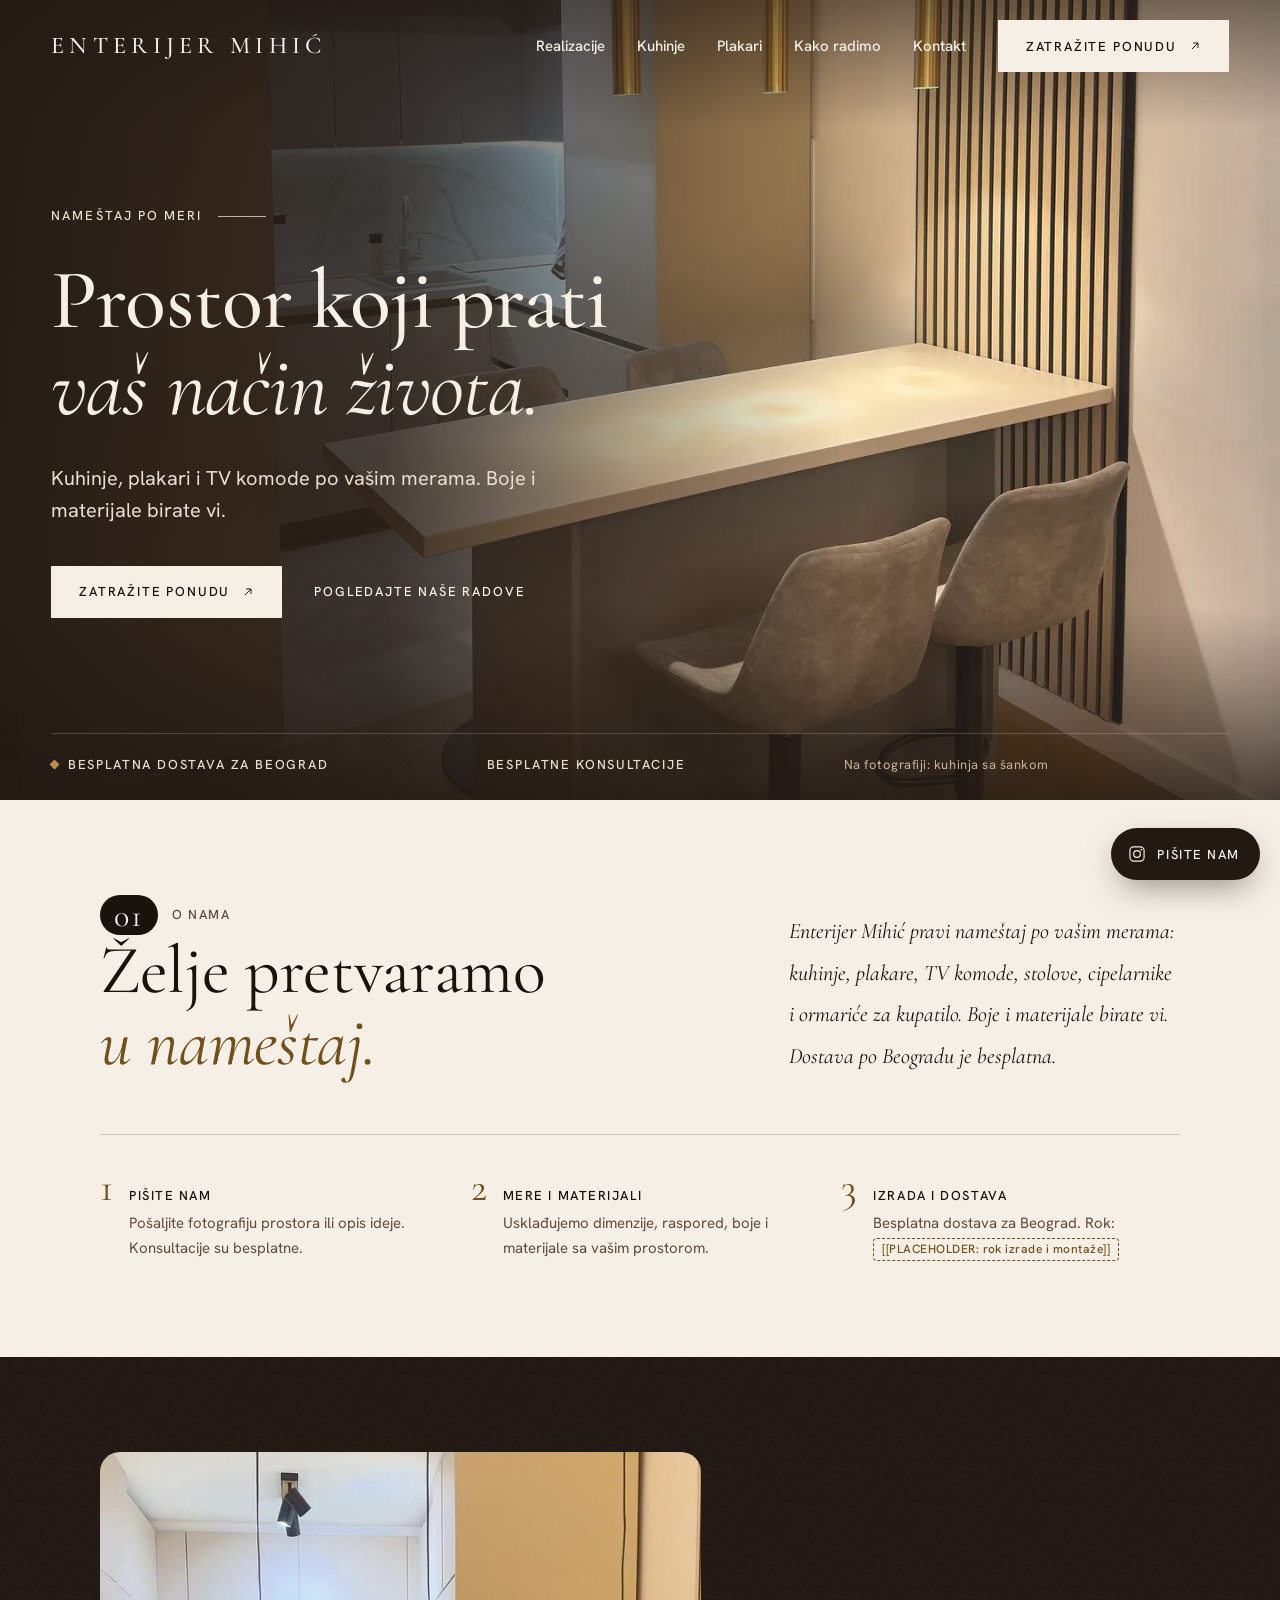
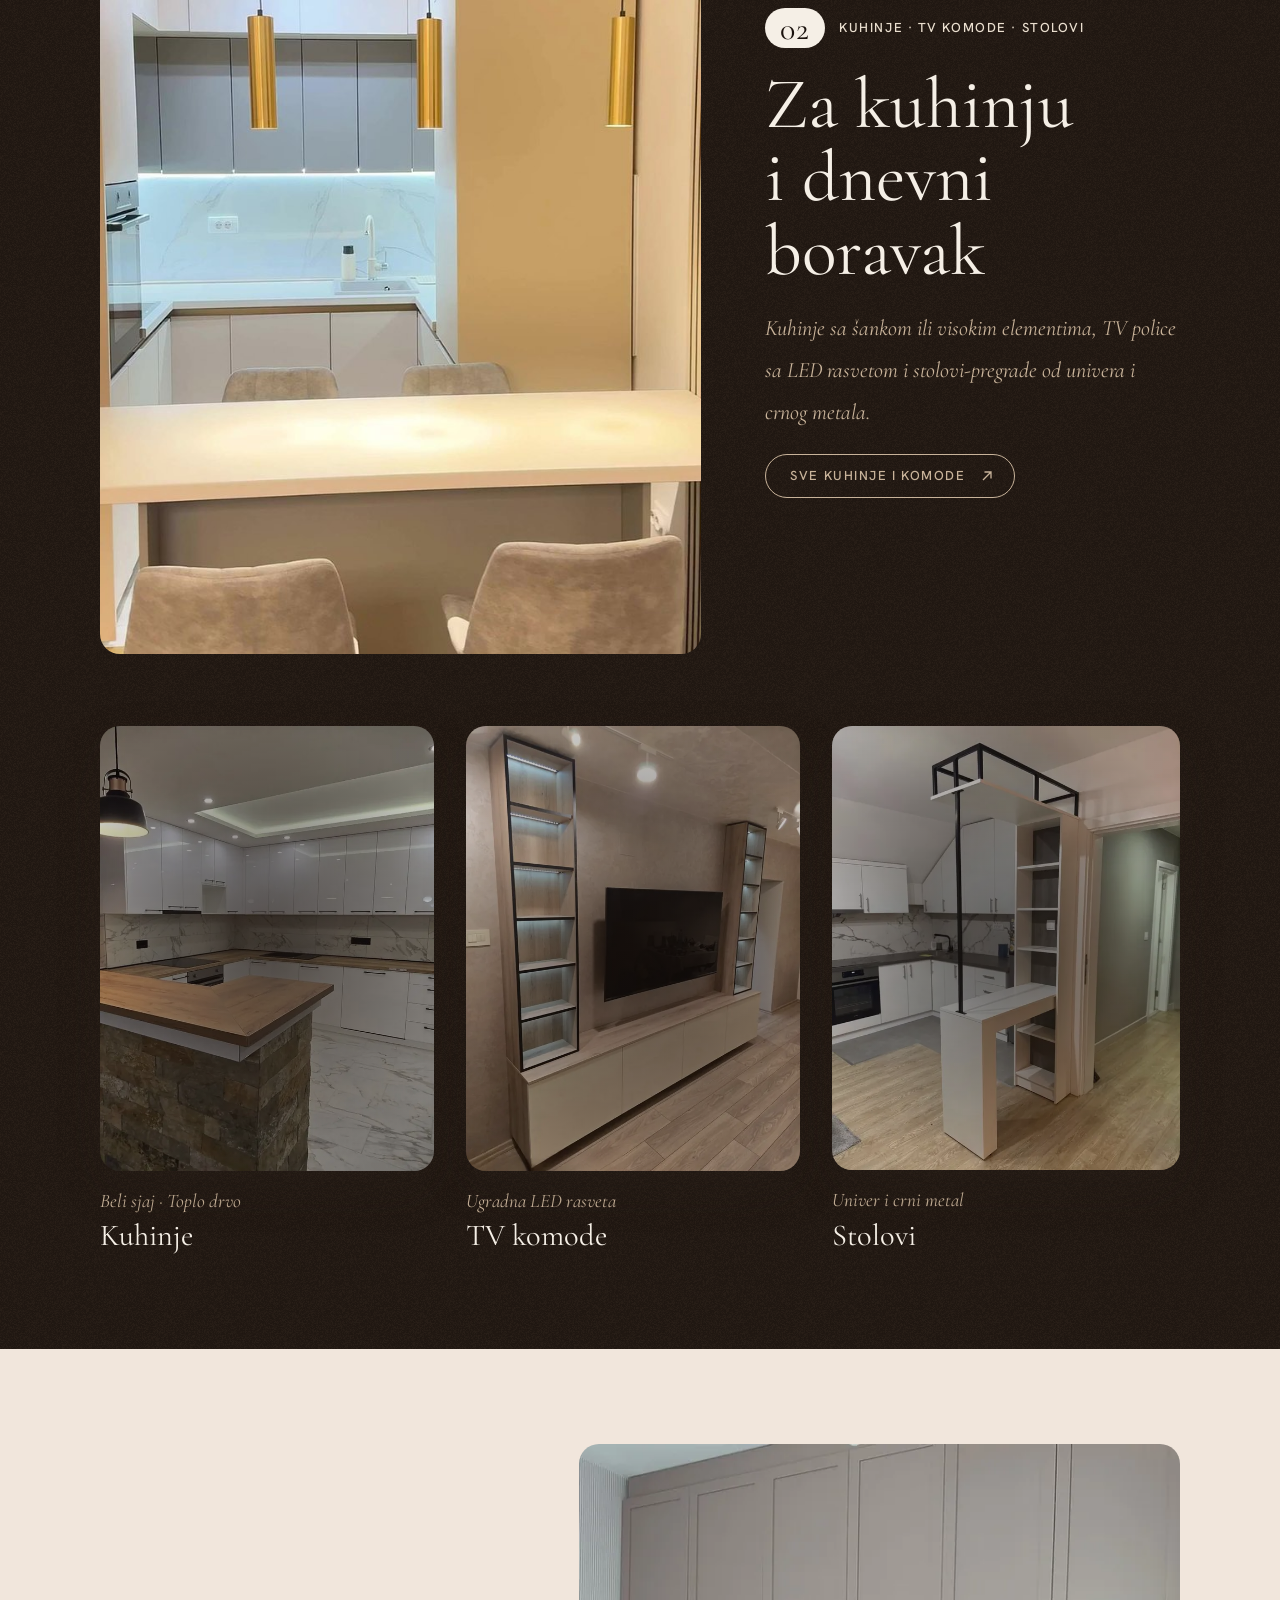
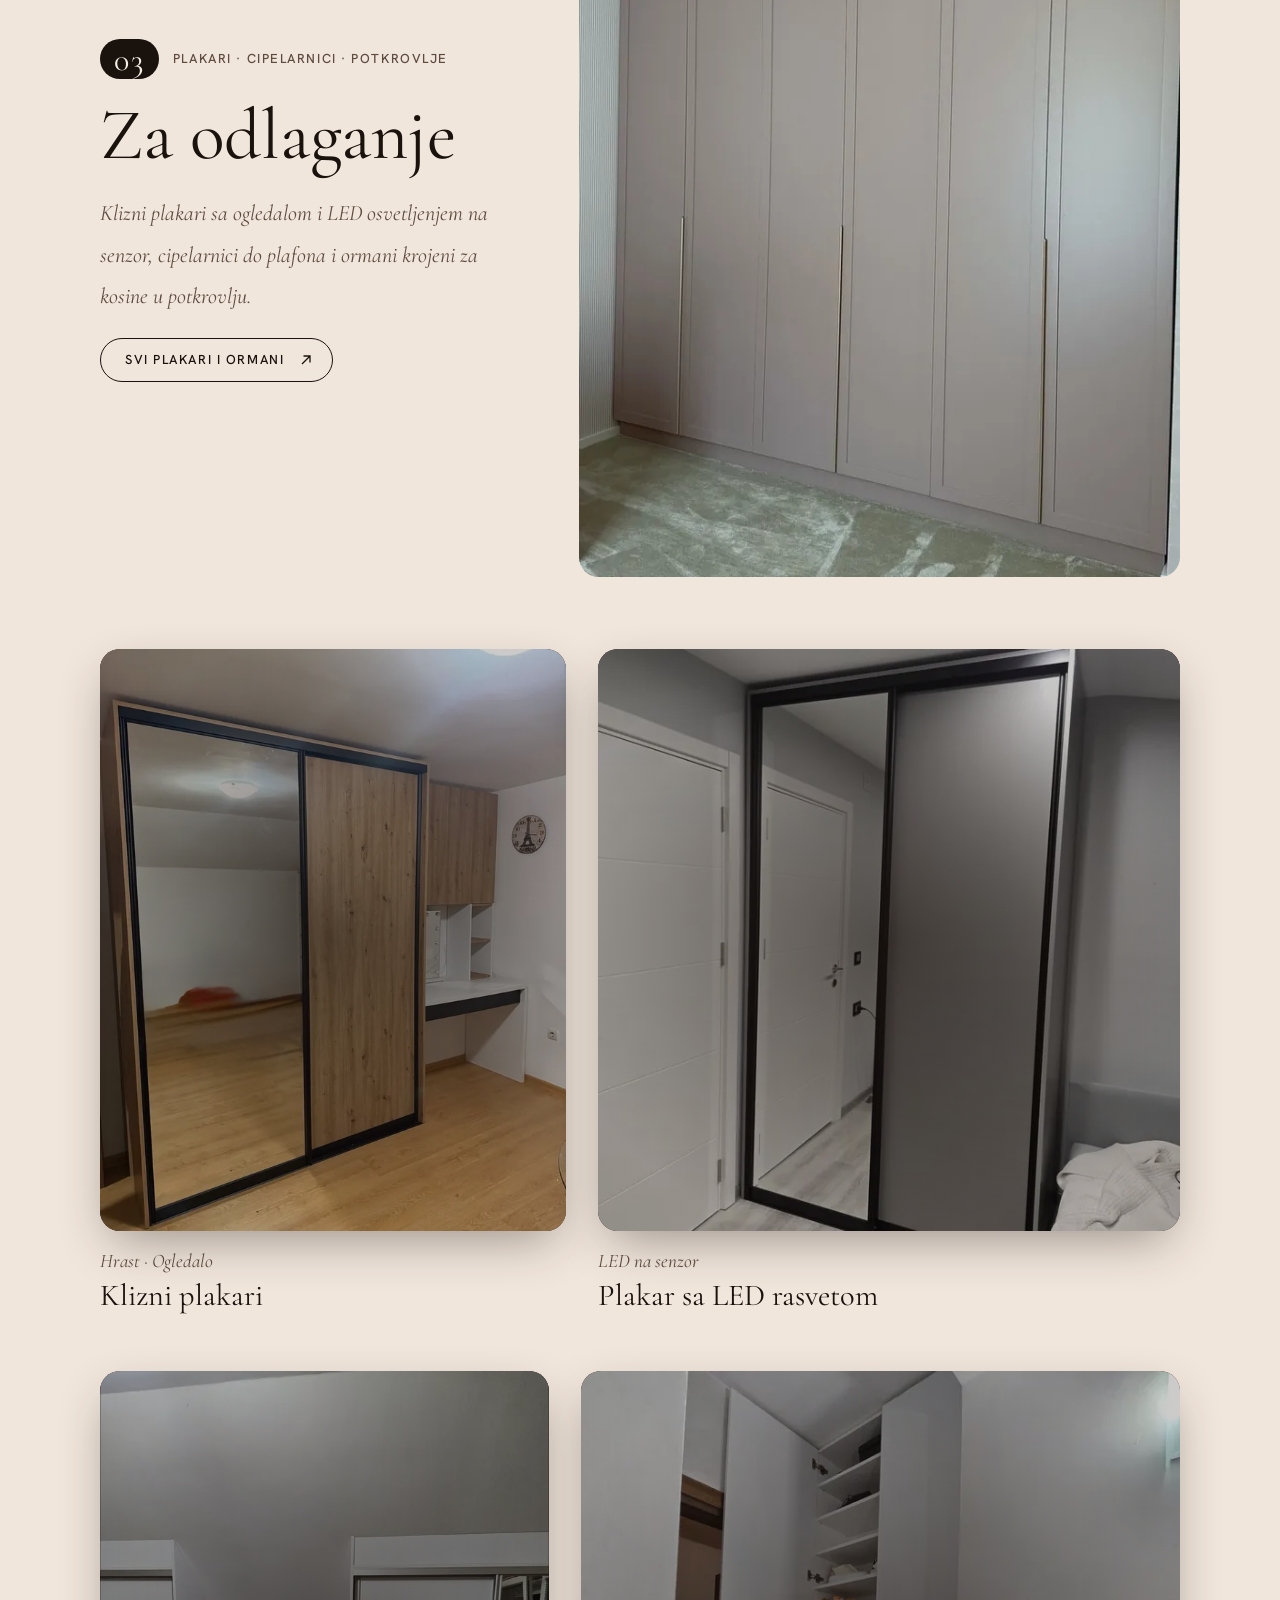
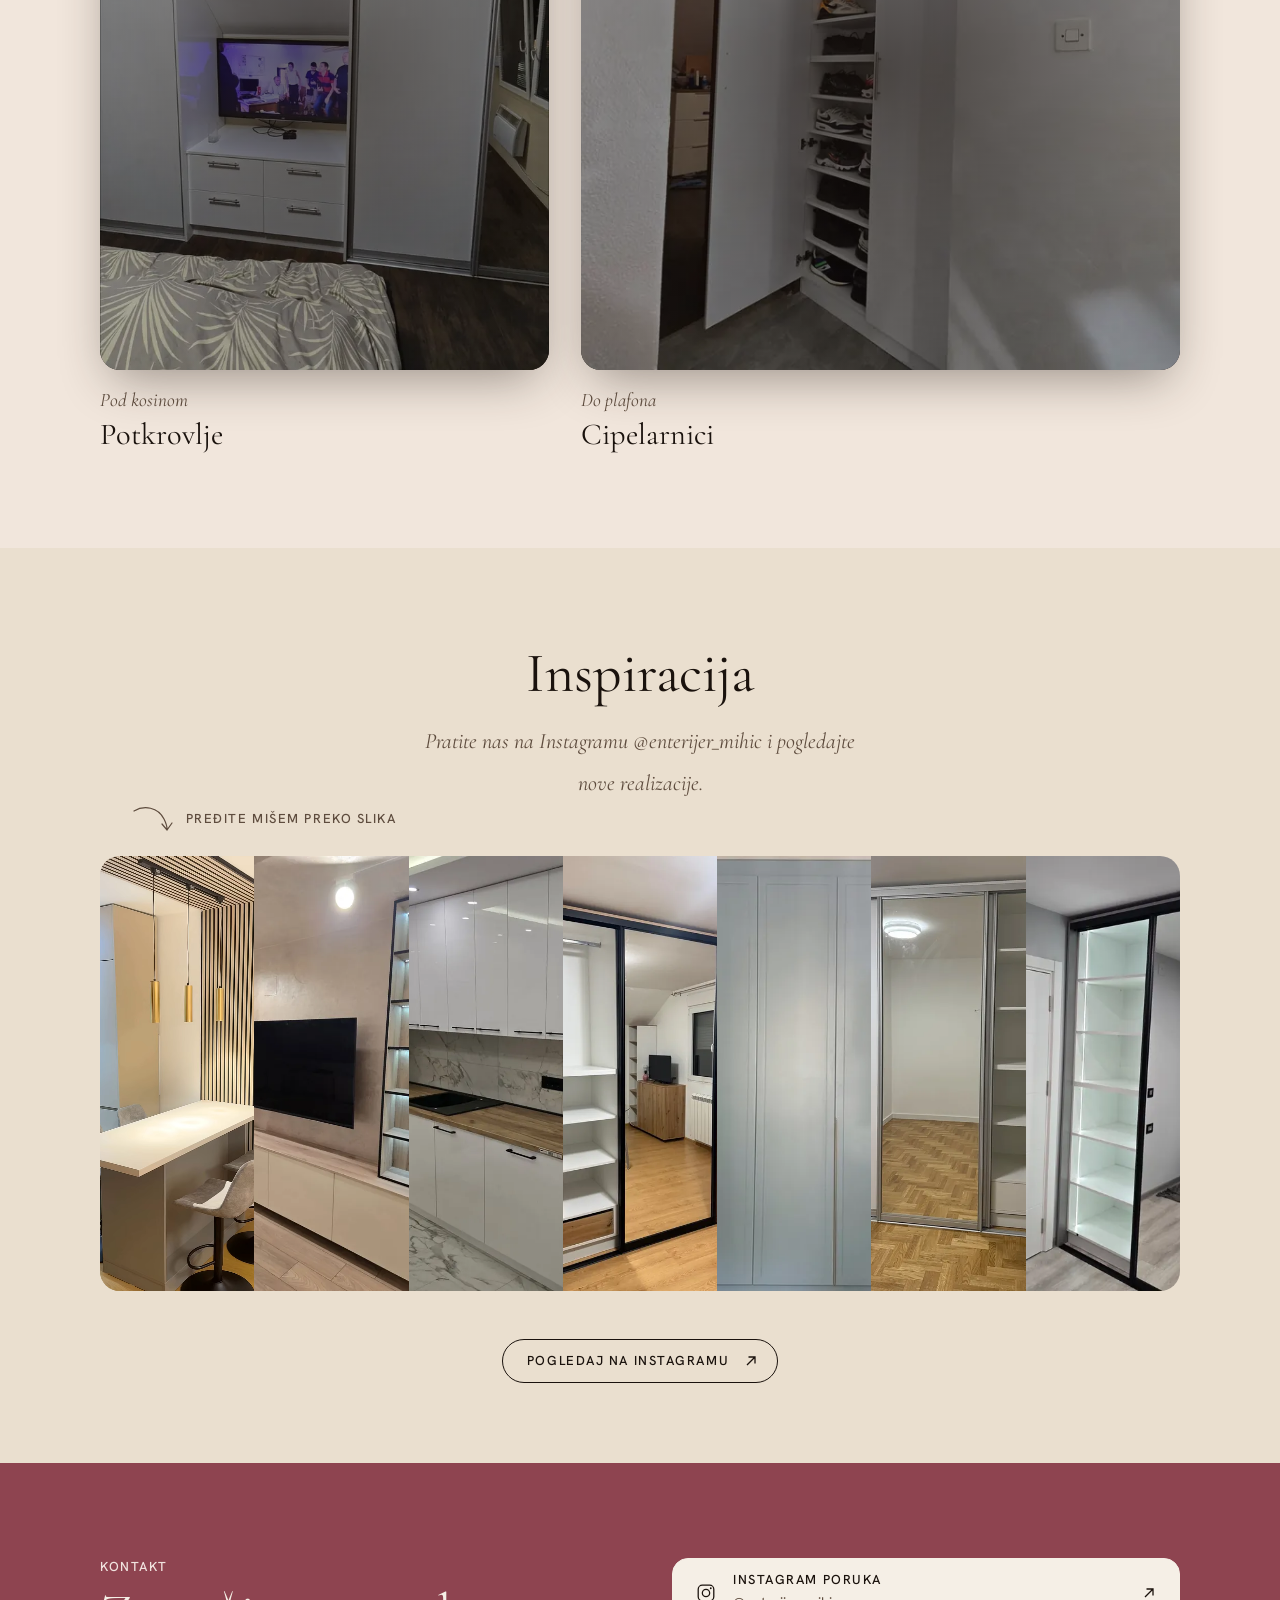
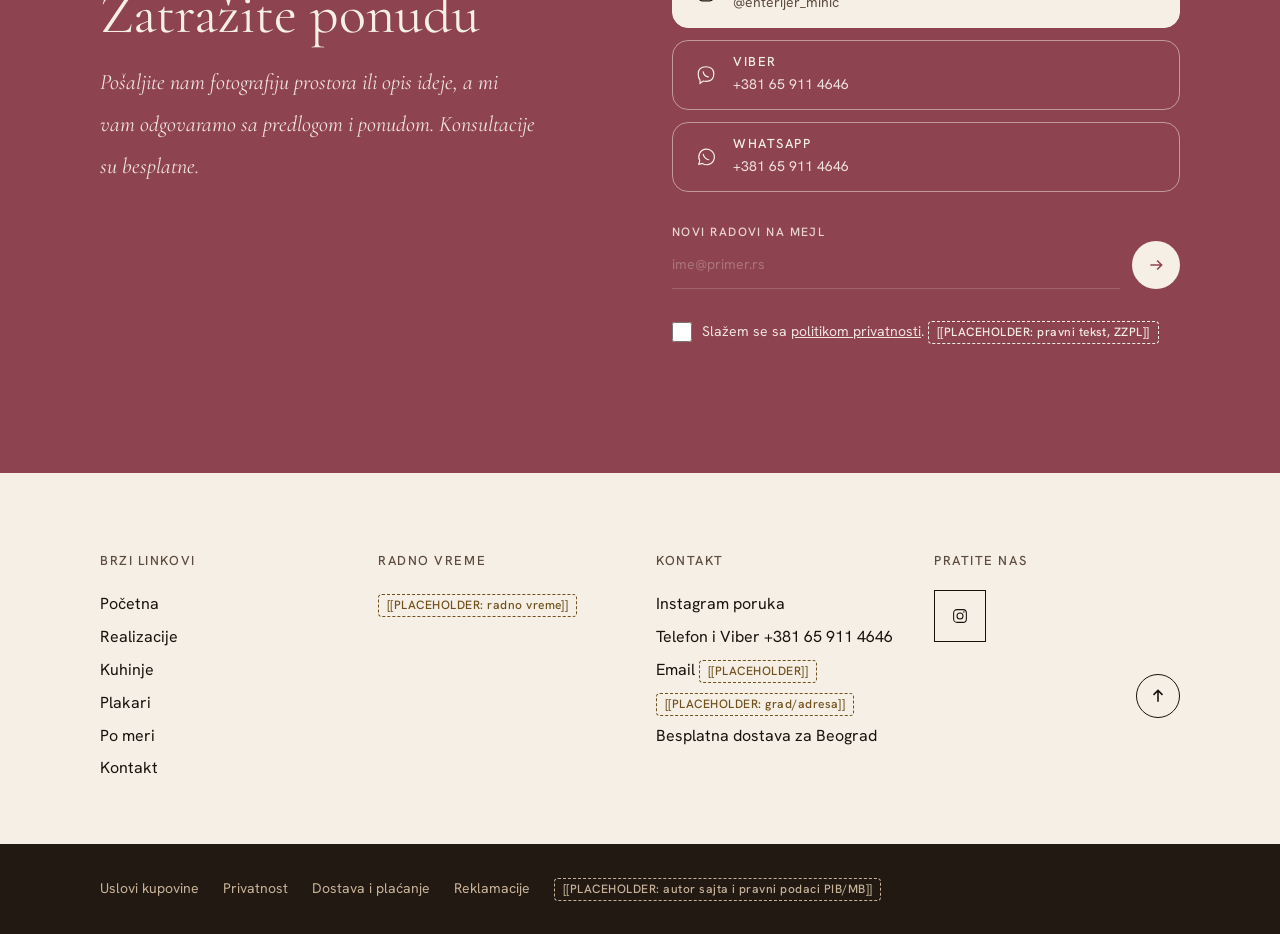
==== index.html @ 138d381f "Add files via upload" ====
<!doctype html>
<html lang="sr-Latn">
<head>
<meta charset="utf-8">
<meta name="viewport" content="width=device-width, initial-scale=1">
<title>Enterijer Mihić — Nameštaj po vašoj meri</title>
<meta name="description" content="Nameštaj po vašim merama: kuhinje, plakari, TV komode, stolovi, cipelarnici i komadi za kupatilo. Besplatna dostava za Beograd.">
<meta property="og:title" content="Enterijer Mihić — Nameštaj po vašoj meri">
<meta property="og:description" content="Kuhinje, plakari i nameštaj po meri. Besplatna dostava za Beograd.">
<meta property="og:image" content="assets/img/01.webp">
<meta property="og:locale" content="sr_RS">
<meta property="og:type" content="website">
<meta name="theme-color" content="#F5EFE6">
<link rel="icon" href="favicon.png" type="image/png">
<link rel="preload" href="assets/fonts/cormorant-garamond-latin-500-normal.woff2" as="font" type="font/woff2" crossorigin>
<link rel="preload" href="assets/fonts/hanken-grotesk-latin-400-normal.woff2" as="font" type="font/woff2" crossorigin>
<link rel="preload" as="image" href="assets/img/hero-desktop-1440.webp" imagesrcset="assets/img/hero-desktop-960.webp 960w, assets/img/hero-desktop-1440.webp 1440w, assets/img/hero-desktop.webp 2400w" imagesizes="100vw" media="(min-width: 901px)" fetchpriority="high">
<link rel="preload" as="image" href="assets/img/hero-mobilni-800.webp" imagesrcset="assets/img/hero-mobilni-800.webp 800w, assets/img/hero-mobilni.webp 1200w" imagesizes="100vw" media="(max-width: 900px)" fetchpriority="high">
<link rel="stylesheet" href="assets/css/fonts.css">
<link rel="stylesheet" href="assets/css/main.css">
<script type="application/ld+json">{"@context":"https://schema.org","@type":"FurnitureStore","name":"Enterijer Mihić","slogan":"Nameštaj po vašim merama","telephone":"+381659114646","sameAs":["https://www.instagram.com/enterijer_mihic/"]}</script>
</head>
<body>
<div class="ed" data-root id="top">
<a class="skip" href="#main">Preskoči na sadržaj</a>
<div class="cur" data-cur aria-hidden="true"><span>Pogledaj</span></div>
<a class="fab" href="https://ig.me/m/enterijer_mihic" target="_blank" rel="noopener noreferrer" aria-label="Pišite nam na Instagramu"><svg viewBox="0 0 24 24" aria-hidden="true"><rect x="3.5" y="3.5" width="17" height="17" rx="4.5" fill="none" stroke="currentColor" stroke-width="1.4"></rect><circle cx="12" cy="12" r="4" fill="none" stroke="currentColor" stroke-width="1.4"></circle><circle cx="17.2" cy="6.8" r="1" fill="currentColor"></circle></svg><span>Pišite nam</span></a>
<div class="cq">

<!-- HEADER: over the hero, sticky with a dark background once you scroll -->
<header class="hdr2" data-hdr>
<div class="hdr2__in">
<a class="hd__mark" href="#top" aria-label="Enterijer Mihić, početna">Enterijer Mihić</a>
<nav class="hd__nav" aria-label="Glavna navigacija">
<a href="katalog">Realizacije</a>
<a href="#dom">Kuhinje</a>
<a href="#decja">Plakari</a>
<a href="#o-nama">Kako radimo</a>
<a href="#kontakt">Kontakt</a>
</nav>
<a class="btn btn--light hdr2__cta" href="#kontakt">Zatražite ponudu<svg class="arr" viewBox="0 0 16 16" aria-hidden="true"><path d="M4 12L12 4M5.5 4H12v6.5" fill="none" stroke="currentColor" stroke-width="1.3"></path></svg></a>
<button class="hdr2__burger" type="button" aria-label="Meni" aria-controls="mpanel" aria-expanded="false" data-burger><span></span><span></span></button>
</div>
<div class="mpanel2" id="mpanel" data-panel>
<ul>
<li><a href="katalog" data-close>Realizacije</a></li>
<li><a href="#dom" data-close>Kuhinje</a></li>
<li><a href="#decja" data-close>Plakari</a></li>
<li><a href="#o-nama" data-close>Kako radimo</a></li>
<li><a href="#kontakt" data-close>Kontakt</a></li>
<li><a class="btn btn--light" href="#kontakt" data-close>Zatražite ponudu</a></li>
</ul>
</div>
</header>

<main id="main">
<!-- 0. HERO -->
<section class="hd" data-theme="dark" aria-labelledby="hero-h">
<figure class="hd__img"><picture><source media="(max-width: 900px)" srcset="assets/img/hero-mobilni-800.webp 800w, assets/img/hero-mobilni.webp 1200w" sizes="100vw"><img srcset="assets/img/hero-desktop-960.webp 960w, assets/img/hero-desktop-1440.webp 1440w, assets/img/hero-desktop.webp 2400w" sizes="100vw" src="assets/img/hero-desktop-1440.webp" width="2400" height="1500" fetchpriority="high" alt="Kuhinja po meri sa šankom, bež i tamnijim mat frontovima, zlatnim visilicama i zidom od letvica"></picture></figure>
<div class="hd__in">
<div class="hd__body">
<p class="hd__k">Nameštaj po meri</p>
<h1 class="hd__h" id="hero-h">Prostor koji prati<br><em>vaš način života.</em></h1>
<p class="hd__s">Kuhinje, plakari i TV komode po vašim merama. Boje i materijale birate vi.</p>
<div class="hd__cta"><a class="btn btn--light" href="#kontakt">Zatražite ponudu<svg class="arr" viewBox="0 0 16 16" aria-hidden="true"><path d="M4 12L12 4M5.5 4H12v6.5" fill="none" stroke="currentColor" stroke-width="1.3"></path></svg></a><a class="btn btn--text" href="katalog">Pogledajte naše radove</a></div>
</div>
<div class="hd__bar">
<span><i class="hd__dot" aria-hidden="true"></i>Besplatna dostava za Beograd</span>
<span>Besplatne konsultacije</span>
<span class="hd__cap">Na fotografiji: kuhinja sa šankom</span>
</div>
</div>
</section>

<!-- 01 O NAMA -->
<section class="sec cream" id="o-nama" aria-labelledby="s01">
<div class="wrap">
<div class="about2__top" data-off="90">
<div>
<p class="about2__k"><span class="badge r-badge" aria-hidden="true">01</span><span class="vh">Odeljak 1: </span><span class="r-up" style="--d: 100ms">O nama</span></p>
<h2 class="about2__h" id="s01"><span class="mask"><span class="mi">Želje pretvaramo</span></span><br><span class="mask"><span class="mi" style="--d: 200ms"><em>u nameštaj.</em></span></span></h2>
</div>
<div class="about2__r">
<p class="t-lead r-up">Enterijer Mihić pravi nameštaj po vašim merama: kuhinje, plakare, TV komode, stolove, cipelarnike i ormariće za kupatilo. Boje i materijale birate vi. Dostava po Beogradu je besplatna.</p>
</div>
</div>
<div class="steps" data-off="90">
<div class="step3 r-up" style="--d: 0ms"><b class="num">1</b><div><h3>Pišite nam</h3><p>Pošaljite fotografiju prostora ili opis ideje. Konsultacije su besplatne.</p></div></div>
<div class="step3 r-up" style="--d: 120ms"><b class="num">2</b><div><h3>Mere i materijali</h3><p>Usklađujemo dimenzije, raspored, boje i materijale sa vašim prostorom.</p></div></div>
<div class="step3 r-up" style="--d: 240ms"><b class="num">3</b><div><h3>Izrada i dostava</h3><p>Besplatna dostava za Beograd. Rok: <span class="ph">[[PLACEHOLDER: rok izrade i montaže]]</span></p></div></div>
</div>
</div>
</section>

<!-- 02 KUHINJE I DNEVNI BORAVAK -->
<section class="world dark grain" id="dom" data-theme="dark" aria-labelledby="s02">
<div class="sec"><div class="wrap">
<div class="wsplit" data-off="85">
<div class="iw r-img wsplit__img has-video" style="aspect-ratio: 1500 / 2000"><img class="media-poster" src="assets/video/kuhinja-ulaz-poster.jpg" width="720" height="1280" loading="lazy" decoding="async" alt="Kuhinja po meri sa šankom, bež i tamnijim mat frontovima i zlatnim visilicama" style="object-position: 50% 55%"><video class="media-loop" muted loop playsinline preload="none" width="720" height="1280" poster="assets/video/kuhinja-ulaz-poster.jpg" style="object-position: 50% 55%" aria-hidden="true"><source src="assets/video/kuhinja-ulaz.webm" type="video/webm"><source src="assets/video/kuhinja-ulaz.mp4" type="video/mp4"></video></div>
<div class="wsplit__t">
<p class="wband__k r-up"><span class="badge badge--sm" aria-hidden="true">02</span><span>Kuhinje · TV komode · Stolovi</span></p>
<h2 class="wh" id="s02"><span class="mask"><span class="mi">Za kuhinju i dnevni boravak</span></span></h2>
<p class="t-lead r-up">Kuhinje sa šankom ili visokim elementima, TV police sa LED rasvetom i stolovi-pregrade od univera i crnog metala.</p>
<a class="pill pill--o r-up" style="--d: 300ms" href="katalog?kategorija=kuhinje">Sve kuhinje i komode<svg class="arr" viewBox="0 0 16 16" aria-hidden="true"><path d="M4 12L12 4M5.5 4H12v6.5" fill="none" stroke="currentColor" stroke-width="1.3"></path></svg></a>
</div>
</div>
<div class="jrows" data-off="80"><div class="jrow">
<div class="jitem" style="--r: 0.750"><a class="card r-up" style="--d: 0ms; aspect-ratio: 1170 / 1560" href="katalog?model=kuhinja-beli-sjaj" data-cursor="Pogledaj" aria-label="Kuhinje, pogledaj"><div class="card__bg"><img srcset="assets/img/02-640.webp 640w, assets/img/02-1024.webp 1024w, assets/img/02.webp 1170w" sizes="(max-width: 767px) 100vw, 50vw" src="assets/img/02.webp" width="1170" height="1560" loading="lazy" decoding="async" alt="Kuhinja po meri, beli sjaj, topli dekor drveta i ostrvo" style="object-position: 50% 50%"></div><div class="card__fa"></div><div class="card__fb"></div></a><div class="ccap r-up" style="--d: 120ms"><p class="t-sub">Beli sjaj · Toplo drvo</p><h3 class="t-h3"><a href="katalog?kategorija=kuhinje">Kuhinje</a></h3></div></div>
<div class="jitem" style="--r: 0.750"><a class="card r-up" style="--d: 100ms; aspect-ratio: 1440 / 1920" href="katalog?model=tv-polica" data-cursor="Pogledaj" aria-label="TV komode, pogledaj"><div class="card__bg"><img srcset="assets/img/04-640.webp 640w, assets/img/04-1024.webp 1024w, assets/img/04.webp 1440w" sizes="(max-width: 767px) 100vw, 50vw" src="assets/img/04.webp" width="1440" height="1920" loading="lazy" decoding="async" alt="TV polica po meri, topli dekor drveta, mat frontovi i otvorene police sa LED rasvetom" style="object-position: 50% 45%"></div><div class="card__fa"></div><div class="card__fb"></div></a><div class="ccap r-up" style="--d: 220ms"><p class="t-sub">Ugradna LED rasveta</p><h3 class="t-h3"><a href="katalog?model=tv-polica">TV komode</a></h3></div></div>
<div class="jitem" style="--r: 0.783"><a class="card r-up" style="--d: 200ms; aspect-ratio: 1320 / 1685" href="katalog?model=sto-pregrada" data-cursor="Pogledaj" aria-label="Stolovi, pogledaj"><div class="card__bg"><img srcset="assets/img/06-640.webp 640w, assets/img/06-1024.webp 1024w, assets/img/06.webp 1320w" sizes="(max-width: 767px) 100vw, 50vw" src="assets/img/06.webp" width="1320" height="1685" loading="lazy" decoding="async" alt="Sto-pregrada po meri, beli univer i crna metalna konstrukcija, između kuhinje i dnevnog boravka" style="object-position: 50% 50%"></div><div class="card__fa"></div><div class="card__fb"></div></a><div class="ccap r-up" style="--d: 320ms"><p class="t-sub">Univer i crni metal</p><h3 class="t-h3"><a href="katalog?model=sto-pregrada">Stolovi</a></h3></div></div>
</div></div>
</div></div>
</section>

<!-- 03 PLAKARI I ODLAGANJE -->
<section class="world kids" id="decja" aria-labelledby="s03">
<div class="sec"><div class="wrap">
<div class="wsplit wsplit--rev" data-off="85">
<div class="iw r-img wsplit__img" style="aspect-ratio: 938 / 1143"><img srcset="assets/img/19-640.webp 640w, assets/img/19.webp 938w" sizes="(max-width: 767px) 100vw, 50vw" src="assets/img/19.webp" width="938" height="1143" loading="lazy" decoding="async" alt="Ugradni plakar od poda do plafona, krilna vrata u boji starog roze sa uskim ramom i dugim zlatnim ručkama" style="object-position: 50% 50%"></div>
<div class="wsplit__t">
<p class="wband__k r-up"><span class="badge badge--sm" aria-hidden="true">03</span><span>Plakari · Cipelarnici · Potkrovlje</span></p>
<h2 class="wh" id="s03"><span class="mask"><span class="mi">Za odlaganje</span></span></h2>
<p class="t-lead r-up">Klizni plakari sa ogledalom i LED osvetljenjem na senzor, cipelarnici do plafona i ormani krojeni za kosine u potkrovlju.</p>
<a class="pill pill--o r-up" style="--d: 300ms" href="katalog?kategorija=plakari">Svi plakari i ormani<svg class="arr" viewBox="0 0 16 16" aria-hidden="true"><path d="M4 12L12 4M5.5 4H12v6.5" fill="none" stroke="currentColor" stroke-width="1.3"></path></svg></a>
</div>
</div>
<div class="jrows" data-off="80">
<div class="jrow">
<div class="jitem" style="--r: 0.800"><a class="card r-up" style="--d: 0ms; aspect-ratio: 1080 / 1350" href="katalog?model=plakar-hrast" data-cursor="Pogledaj" aria-label="Klizni plakar, pogledaj"><div class="card__bg"><img srcset="assets/img/13-640.webp 640w, assets/img/13-1024.webp 1024w, assets/img/13.webp 1080w" sizes="(max-width: 767px) 100vw, 50vw" src="assets/img/13.webp" width="1080" height="1350" loading="lazy" decoding="async" alt="Klizni plakar po meri od toplog hrasta, sa velikim ogledalom i crnim ramom" style="object-position: 50% 50%"></div><div class="card__fa"></div><div class="card__fb"></div></a><div class="ccap r-up" style="--d: 120ms"><p class="t-sub">Hrast · Ogledalo</p><h3 class="t-h3"><a href="katalog?model=plakar-hrast">Klizni plakari</a></h3></div></div>
<div class="jitem" style="--r: 1.000"><a class="card r-up" style="--d: 100ms; aspect-ratio: 1440 / 1440" href="katalog?model=plakar-led" data-cursor="Pogledaj" aria-label="Plakar sa LED rasvetom, pogledaj"><div class="card__bg"><img srcset="assets/img/14-640.webp 640w, assets/img/14-1024.webp 1024w, assets/img/14.webp 1440w" sizes="(max-width: 767px) 100vw, 50vw" src="assets/img/14.webp" width="1440" height="1440" loading="lazy" decoding="async" alt="Klizni plakar po meri, crni aluminijumski ram, ogledalo i LED osvetljenje na senzor" style="object-position: 50% 50%"></div><div class="card__fa"></div><div class="card__fb"></div></a><div class="ccap r-up" style="--d: 220ms"><p class="t-sub">LED na senzor</p><h3 class="t-h3"><a href="katalog?model=plakar-led">Plakar sa LED rasvetom</a></h3></div></div>
</div>
<div class="jrow">
<div class="jitem" style="--r: 0.750"><a class="card r-up" style="--d: 0ms; aspect-ratio: 1440 / 1920" href="katalog?model=potkrovlje" data-cursor="Pogledaj" aria-label="Nameštaj za potkrovlje, pogledaj"><div class="card__bg"><img srcset="assets/img/12-640.webp 640w, assets/img/12-1024.webp 1024w, assets/img/12.webp 1440w" sizes="(max-width: 767px) 100vw, 50vw" src="assets/img/12.webp" width="1440" height="1920" loading="lazy" decoding="async" alt="Komoda sa fiokama i klizni ormani uklopljeni pod kosinu u potkrovlju" style="object-position: 50% 55%"></div><div class="card__fa"></div><div class="card__fb"></div></a><div class="ccap r-up" style="--d: 120ms"><p class="t-sub">Pod kosinom</p><h3 class="t-h3"><a href="katalog?model=potkrovlje">Potkrovlje</a></h3></div></div>
<div class="jitem" style="--r: 1.000"><a class="card r-up" style="--d: 100ms; aspect-ratio: 1440 / 1440" href="katalog?model=cipelarnik" data-cursor="Pogledaj" aria-label="Cipelarnik, pogledaj"><div class="card__bg"><img srcset="assets/img/11-640.webp 640w, assets/img/11-1024.webp 1024w, assets/img/11.webp 1440w" sizes="(max-width: 767px) 100vw, 50vw" src="assets/img/11.webp" width="1440" height="1440" loading="lazy" decoding="async" alt="Ugrađeni cipelarnik do plafona, bele čiste linije, otvorena vrata sa policama" style="object-position: 50% 50%"></div><div class="card__fa"></div><div class="card__fb"></div></a><div class="ccap r-up" style="--d: 220ms"><p class="t-sub">Do plafona</p><h3 class="t-h3"><a href="katalog?model=cipelarnik">Cipelarnici</a></h3></div></div>
</div>
</div>
</div></div>
</section>

<!-- INSPIRACIJA -->
<section class="sec linen" aria-labelledby="sins">
<div class="wrap" data-off="85">
<div class="ctr r-block">
<h2 class="t-big2" id="sins">Inspiracija</h2>
<p class="t-lead muted">Pratite nas na Instagramu @enterijer_mihic i pogledajte nove realizacije.</p>
</div>
<p class="instr hint t-micro"><svg viewBox="0 0 44 28" aria-hidden="true"><path d="M2 6c10-6 24-4 30 8 2 4 3 7 3 10M30 19l5 6 5-7" fill="none" stroke="currentColor" stroke-width="1.2" stroke-linecap="round"></path></svg>Pređite mišem preko slika</p>
</div>
<div data-off="85"><div class="strip r-block" data-strip>
<a class="tl has-video" href="katalog?model=kuhinja-sank" aria-label="Kuhinja sa šankom, otvori realizaciju" data-cursor="Pogledaj"><img class="media-poster" src="assets/video/kuhinja-krug-poster.jpg" width="720" height="1280" loading="lazy" decoding="async" alt="" style="object-position: 50% 50%"><video class="media-loop" muted loop playsinline preload="none" width="720" height="1280" poster="assets/video/kuhinja-krug-poster.jpg" style="object-position: 50% 50%" aria-hidden="true"><source src="assets/video/kuhinja-krug.webm" type="video/webm"><source src="assets/video/kuhinja-krug.mp4" type="video/mp4"></video><span class="tl__l">Kuhinja sa šankom</span></a>
<a class="tl" href="katalog?model=tv-polica" aria-label="TV polica, otvori realizaciju" data-cursor="Pogledaj"><img srcset="assets/img/05-640.webp 640w, assets/img/05-1024.webp 1024w, assets/img/05.webp 1440w" sizes="(max-width: 767px) 100vw, 50vw" src="assets/img/05.webp" width="1440" height="1920" loading="lazy" decoding="async" alt="" style="object-position: 50% 45%"><span class="tl__l">TV polica</span></a>
<a class="tl" href="katalog?model=kuhinja-beli-sjaj" aria-label="Kuhinja, otvori realizaciju" data-cursor="Pogledaj"><img srcset="assets/img/07-640.webp 640w, assets/img/07-1024.webp 1024w, assets/img/07.webp 1170w" sizes="(max-width: 767px) 100vw, 50vw" src="assets/img/07.webp" width="1170" height="1560" loading="lazy" decoding="async" alt="" style="object-position: 50% 50%"><span class="tl__l">Kuhinja</span></a>
<a class="tl" href="katalog?model=plakar-hrast" aria-label="Plakar, otvori realizaciju" data-cursor="Pogledaj"><img srcset="assets/img/08-640.webp 640w, assets/img/08-1024.webp 1024w, assets/img/08.webp 1080w" sizes="(max-width: 767px) 100vw, 50vw" src="assets/img/08.webp" width="1080" height="1350" loading="lazy" decoding="async" alt="" style="object-position: 50% 50%"><span class="tl__l">Plakar</span></a>
<a class="tl" href="katalog?kategorija=plakari" aria-label="Plavi plakar, pogledaj plakare" data-cursor="Pogledaj"><img srcset="assets/img/20-640.webp 640w, assets/img/20.webp 1005w" sizes="(max-width: 767px) 100vw, 50vw" src="assets/img/20.webp" width="1005" height="915" loading="lazy" decoding="async" alt="" style="object-position: 50% 50%"><span class="tl__l">Plavi plakar</span></a>
<a class="tl" href="katalog?kategorija=plakari" aria-label="Beli klizni plakar, pogledaj plakare" data-cursor="Pogledaj"><img srcset="assets/img/21-640.webp 640w, assets/img/21-1024.webp 1024w, assets/img/21.webp 1120w" sizes="(max-width: 767px) 100vw, 50vw" src="assets/img/21.webp" width="1120" height="1350" loading="lazy" decoding="async" alt="" style="object-position: 50% 50%"><span class="tl__l">Beli klizni plakar</span></a>
<a class="tl" href="katalog?model=plakar-led" aria-label="Plakar sa LED rasvetom, otvori realizaciju" data-cursor="Pogledaj"><img srcset="assets/img/09-640.webp 640w, assets/img/09-1024.webp 1024w, assets/img/09.webp 1440w" sizes="(max-width: 767px) 100vw, 50vw" src="assets/img/09.webp" width="1440" height="1440" loading="lazy" decoding="async" alt="" style="object-position: 50% 50%"><span class="tl__l">LED plakar</span></a>
</div></div>
<div class="insp-cta" data-off="85"><a class="pill pill--o r-block" href="https://www.instagram.com/enterijer_mihic/" target="_blank" rel="noopener noreferrer">Pogledaj na Instagramu<svg class="arr" viewBox="0 0 16 16" aria-hidden="true"><path d="M4 12L12 4M5.5 4H12v6.5" fill="none" stroke="currentColor" stroke-width="1.3"></path></svg></a></div>
</section>

<!-- KONTAKT -->
<section class="sec rose" id="kontakt" aria-labelledby="skontakt">
<div class="wrap kgrid" data-off="85">
<div class="r-block">
<p class="t-micro" style="color: #F1E3DF">Kontakt</p>
<h2 class="t-big2" id="skontakt" style="margin-top: .5rem">Zatražite ponudu</h2>
<p class="t-lead" style="color: #F1E3DF; margin-top: 1rem; max-width: 30rem">Pošaljite nam fotografiju prostora ili opis ideje, a mi vam odgovaramo sa predlogom i ponudom. Konsultacije su besplatne.</p>
</div>
<div class="kch r-block" style="--d: 150ms">
<a class="kbtn kbtn--main" href="https://ig.me/m/enterijer_mihic" target="_blank" rel="noopener noreferrer"><svg viewBox="0 0 24 24" aria-hidden="true"><rect x="3.5" y="3.5" width="17" height="17" rx="4.5" fill="none" stroke="currentColor" stroke-width="1.4"></rect><circle cx="12" cy="12" r="4" fill="none" stroke="currentColor" stroke-width="1.4"></circle><circle cx="17.2" cy="6.8" r="1" fill="currentColor"></circle></svg><span><b>Instagram poruka</b><small>@enterijer_mihic</small></span><svg class="arr" viewBox="0 0 16 16" aria-hidden="true"><path d="M4 12L12 4M5.5 4H12v6.5" fill="none" stroke="currentColor" stroke-width="1.3"></path></svg></a>
<a class="kbtn" href="viber://chat?number=%2B381659114646"><svg viewBox="0 0 24 24" aria-hidden="true"><path d="M12 3c5 0 8.5 2.5 8.5 8s-3.5 8-8.5 8c-1 0-2-.1-3-.4L5.5 21v-3.4C4 16.2 3.5 14 3.5 11 3.5 5.5 7 3 12 3z" fill="none" stroke="currentColor" stroke-width="1.3"></path><path d="M9 8.5c.4 2.8 2.7 5.1 5.5 5.5" fill="none" stroke="currentColor" stroke-width="1.3" stroke-linecap="round"></path></svg><span><b>Viber</b><small>+381 65 911 4646</small></span></a>
<a class="kbtn" href="https://wa.me/381659114646" target="_blank" rel="noopener noreferrer"><svg viewBox="0 0 24 24" aria-hidden="true"><path d="M4 20l1.2-4A8.5 8.5 0 1 1 8 19z" fill="none" stroke="currentColor" stroke-width="1.3" stroke-linejoin="round"></path><path d="M9 9c.2 2.6 3.4 5.8 6 6" fill="none" stroke="currentColor" stroke-width="1.3" stroke-linecap="round"></path></svg><span><b>WhatsApp</b><small>+381 65 911 4646</small></span></a>
<form class="nform" data-news novalidate>
<div class="nfield"><label for="nl-email">Novi radovi na mejl</label><input class="ninput" id="nl-email" type="text" inputmode="email" autocomplete="email" placeholder="ime@primer.rs" name="email" aria-describedby="nl-status"></div>
<button class="circ" type="submit" aria-label="Prijavi se"><svg viewBox="0 0 16 16" aria-hidden="true"><path d="M3 8h10M9 4l4 4-4 4" fill="none" stroke="currentColor" stroke-width="1.4"></path></svg></button>
</form>
<label class="consent"><input type="checkbox" name="consent" aria-describedby="nl-status"><span>Slažem se sa <a href="#">politikom privatnosti</a>. <span class="ph">[[PLACEHOLDER: pravni tekst, ZZPL]]</span></span></label>
<p class="nstatus" id="nl-status" aria-live="polite"></p>
<!-- [[PLACEHOLDER: newsletter servis]] — submit is stubbed -->
</div>
</div>
</section>
</main>

<!-- FOOTER -->
<footer class="ftr">
<div class="wrap" data-off="92">
<div class="fcols r-f r-fc">
<div class="fcol"><h3>Brzi linkovi</h3><ul><li><a href="#top">Početna</a></li><li><a href="katalog">Realizacije</a></li><li><a href="#dom">Kuhinje</a></li><li><a href="#decja">Plakari</a></li><li><a href="#kontakt">Po meri</a></li><li><a href="#kontakt">Kontakt</a></li></ul></div>
<div class="fcol"><h3>Radno vreme</h3><p><span class="ph">[[PLACEHOLDER: radno vreme]]</span></p></div>
<div class="fcol"><h3>Kontakt</h3><ul><li><a href="https://ig.me/m/enterijer_mihic" target="_blank" rel="noopener noreferrer">Instagram poruka</a></li><li>Telefon i Viber <a href="tel:+381659114646">+381 65 911 4646</a></li><li>Email <span class="ph">[[PLACEHOLDER]]</span></li><li><span class="ph">[[PLACEHOLDER: grad/adresa]]</span></li><li>Besplatna dostava za Beograd</li></ul></div>
<div class="fcol"><h3>Pratite nas</h3>
<div class="socials"><a class="sq" href="https://www.instagram.com/enterijer_mihic/" target="_blank" rel="noopener noreferrer" aria-label="Instagram"><svg viewBox="0 0 24 24" aria-hidden="true"><rect x="3.5" y="3.5" width="17" height="17" rx="4.5" fill="none" stroke="currentColor" stroke-width="1.4"></rect><circle cx="12" cy="12" r="4" fill="none" stroke="currentColor" stroke-width="1.4"></circle><circle cx="17.2" cy="6.8" r="1" fill="currentColor"></circle></svg></a></div>
<div style="display: flex; margin-top: 2rem"><a class="iconbtn totop" href="#top" aria-label="Nazad na vrh"><svg viewBox="0 0 16 16" aria-hidden="true"><path d="M8 13V3M4 7l4-4 4 4" fill="none" stroke="currentColor" stroke-width="1.4"></path></svg></a></div>
</div>
</div>
</div>
<div class="fbar"><div class="wrap"><a href="#">Uslovi kupovine</a><a href="#">Privatnost</a><a href="#">Dostava i plaćanje</a><a href="#">Reklamacije</a><span class="ph">[[PLACEHOLDER: autor sajta i pravni podaci PIB/MB]]</span></div></div>
</footer>
</div>
</div>
<script src="assets/js/main.js" defer></script>
</body>
</html>
---- assets/css/fonts.css ----
@font-face {
  font-family: 'Cormorant Garamond';
  font-style: normal;
  font-display: swap;
  font-weight: 400;
  src: url(../fonts/cormorant-garamond-latin-ext-400-normal.woff2) format('woff2');
  unicode-range: U+0100-02BA,U+02BD-02C5,U+02C7-02CC,U+02CE-02D7,U+02DD-02FF,U+0304,U+0308,U+0329,U+1D00-1DBF,U+1E00-1E9F,U+1EF2-1EFF,U+2020,U+20A0-20AB,U+20AD-20C0,U+2113,U+2C60-2C7F,U+A720-A7FF;
}
@font-face {
  font-family: 'Cormorant Garamond';
  font-style: normal;
  font-display: swap;
  font-weight: 400;
  src: url(../fonts/cormorant-garamond-latin-400-normal.woff2) format('woff2');
  unicode-range: U+0000-00FF,U+0131,U+0152-0153,U+02BB-02BC,U+02C6,U+02DA,U+02DC,U+0304,U+0308,U+0329,U+2000-206F,U+20AC,U+2122,U+2191,U+2193,U+2212,U+2215,U+FEFF,U+FFFD;
}
@font-face {
  font-family: 'Cormorant Garamond';
  font-style: normal;
  font-display: swap;
  font-weight: 500;
  src: url(../fonts/cormorant-garamond-latin-ext-500-normal.woff2) format('woff2');
  unicode-range: U+0100-02BA,U+02BD-02C5,U+02C7-02CC,U+02CE-02D7,U+02DD-02FF,U+0304,U+0308,U+0329,U+1D00-1DBF,U+1E00-1E9F,U+1EF2-1EFF,U+2020,U+20A0-20AB,U+20AD-20C0,U+2113,U+2C60-2C7F,U+A720-A7FF;
}
@font-face {
  font-family: 'Cormorant Garamond';
  font-style: normal;
  font-display: swap;
  font-weight: 500;
  src: url(../fonts/cormorant-garamond-latin-500-normal.woff2) format('woff2');
  unicode-range: U+0000-00FF,U+0131,U+0152-0153,U+02BB-02BC,U+02C6,U+02DA,U+02DC,U+0304,U+0308,U+0329,U+2000-206F,U+20AC,U+2122,U+2191,U+2193,U+2212,U+2215,U+FEFF,U+FFFD;
}
@font-face {
  font-family: 'Cormorant Garamond';
  font-style: italic;
  font-display: swap;
  font-weight: 400;
  src: url(../fonts/cormorant-garamond-latin-ext-400-italic.woff2) format('woff2');
  unicode-range: U+0100-02BA,U+02BD-02C5,U+02C7-02CC,U+02CE-02D7,U+02DD-02FF,U+0304,U+0308,U+0329,U+1D00-1DBF,U+1E00-1E9F,U+1EF2-1EFF,U+2020,U+20A0-20AB,U+20AD-20C0,U+2113,U+2C60-2C7F,U+A720-A7FF;
}
@font-face {
  font-family: 'Cormorant Garamond';
  font-style: italic;
  font-display: swap;
  font-weight: 400;
  src: url(../fonts/cormorant-garamond-latin-400-italic.woff2) format('woff2');
  unicode-range: U+0000-00FF,U+0131,U+0152-0153,U+02BB-02BC,U+02C6,U+02DA,U+02DC,U+0304,U+0308,U+0329,U+2000-206F,U+20AC,U+2122,U+2191,U+2193,U+2212,U+2215,U+FEFF,U+FFFD;
}
@font-face {
  font-family: 'Hanken Grotesk';
  font-style: normal;
  font-display: swap;
  font-weight: 400;
  src: url(../fonts/hanken-grotesk-latin-ext-400-normal.woff2) format('woff2');
  unicode-range: U+0100-02BA,U+02BD-02C5,U+02C7-02CC,U+02CE-02D7,U+02DD-02FF,U+0304,U+0308,U+0329,U+1D00-1DBF,U+1E00-1E9F,U+1EF2-1EFF,U+2020,U+20A0-20AB,U+20AD-20C0,U+2113,U+2C60-2C7F,U+A720-A7FF;
}
@font-face {
  font-family: 'Hanken Grotesk';
  font-style: normal;
  font-display: swap;
  font-weight: 400;
  src: url(../fonts/hanken-grotesk-latin-400-normal.woff2) format('woff2');
  unicode-range: U+0000-00FF,U+0131,U+0152-0153,U+02BB-02BC,U+02C6,U+02DA,U+02DC,U+0304,U+0308,U+0329,U+2000-206F,U+20AC,U+2122,U+2191,U+2193,U+2212,U+2215,U+FEFF,U+FFFD;
}
@font-face {
  font-family: 'Hanken Grotesk';
  font-style: normal;
  font-display: swap;
  font-weight: 500;
  src: url(../fonts/hanken-grotesk-latin-ext-500-normal.woff2) format('woff2');
  unicode-range: U+0100-02BA,U+02BD-02C5,U+02C7-02CC,U+02CE-02D7,U+02DD-02FF,U+0304,U+0308,U+0329,U+1D00-1DBF,U+1E00-1E9F,U+1EF2-1EFF,U+2020,U+20A0-20AB,U+20AD-20C0,U+2113,U+2C60-2C7F,U+A720-A7FF;
}
@font-face {
  font-family: 'Hanken Grotesk';
  font-style: normal;
  font-display: swap;
  font-weight: 500;
  src: url(../fonts/hanken-grotesk-latin-500-normal.woff2) format('woff2');
  unicode-range: U+0000-00FF,U+0131,U+0152-0153,U+02BB-02BC,U+02C6,U+02DA,U+02DC,U+0304,U+0308,U+0329,U+2000-206F,U+20AC,U+2122,U+2191,U+2193,U+2212,U+2215,U+FEFF,U+FFFD;
}
/* metric-matched fallbacks to avoid layout shift on swap */
@font-face{font-family:'Cormorant Fallback';src:local('Georgia');size-adjust:88%;ascent-override:100%;descent-override:30%}
@font-face{font-family:'Hanken Fallback';src:local('Arial');size-adjust:98%;ascent-override:96%;descent-override:26%}
---- assets/css/main.css ----
/* EN-DIZAJN — tokens.css + components. Every number from the v4 brief lives here. */
:root{
  --cream:#F5EFE6; --linen:#EADFCF; --rose:#8E4450; --sand:#C8B39A; --taupe:#9C8670;
  --espresso:#221913; --ink:#1A120D; --ink-muted:#5E4C3E;
  --brass:#BE8F4A; --brass-ink:#70501C;
  --text-on-dark:#E9DFD1; --muted-on-dark:#C8B39A;
  --hairline:rgba(27,20,16,.18); --hairline-dark:rgba(233,223,209,.22);
  --f-display:'Cormorant Garamond', 'Cormorant Fallback', Georgia, 'Times New Roman', serif;
  --f-ui:'Hanken Grotesk', 'Hanken Fallback', Arial, sans-serif;
  /* motion tokens */
  --standard:cubic-bezier(.25,.1,.25,1); --outQuad:cubic-bezier(.25,.46,.45,.94);
  --outSine:cubic-bezier(.39,.575,.565,1); --outCubic:cubic-bezier(.215,.61,.355,1);
  --outQuart:cubic-bezier(.165,.84,.44,1); --outQuint:cubic-bezier(.23,1,.32,1);
  --outExpo:cubic-bezier(.19,1,.22,1);
  --k:1; --s0:1.2; --dk:1;
  --grain:url(../img/grain.png);
}
html{scroll-behavior:auto}
body{margin:0;background:#F4EDE3}
.ed{background:var(--cream);color:var(--ink);font-family:var(--f-ui);font-size:1rem;line-height:1.7;overflow-x:clip;-webkit-font-smoothing:antialiased;text-wrap:pretty;position:relative}
.cq{container-type:inline-size;position:relative}
.ed *,.ed *::before,.ed *::after{box-sizing:border-box}
.ed img{display:block;max-width:100%}
.ed h1,.ed h2,.ed h3,.ed p{margin:0}
.ed h1,.ed h2,.ed h3{text-wrap:balance;font-weight:400}
:where(.ed) a{color:inherit}
.num{font-variant-numeric:tabular-nums lining-nums}
.vh{position:absolute!important;width:1px;height:1px;overflow:hidden;clip:rect(0 0 0 0);white-space:nowrap}
.skip{position:absolute;left:16px;top:-80px;z-index:100;background:var(--ink);color:var(--cream);padding:12px 20px;border-radius:40px;font:500 .8125rem/1.4 var(--f-ui);letter-spacing:.12em;text-transform:uppercase;text-decoration:none}
.skip:focus{top:16px}
.ed :focus-visible{outline:2px solid var(--brass-ink);outline-offset:2px}
.dark :focus-visible,.on-photo :focus-visible{outline-color:var(--brass)}
.ph{display:inline-block;font:500 .75rem/1.4 var(--f-ui);letter-spacing:.04em;color:var(--brass-ink);border:1px dashed currentColor;padding:2px 8px;border-radius:4px;font-style:normal;text-transform:none}
.dark .ph{color:var(--sand)}

/* layout */
.wrap{max-width:1140px;margin:0 auto;padding:15px 30px}
.sec{padding:5rem 0;position:relative}
.cream{background:var(--cream)} .linen{background:var(--linen)}
.dark{background:var(--espresso);color:var(--text-on-dark)}
.grain::after{content:'';position:absolute;inset:0;background-image:var(--grain);background-size:128px;mix-blend-mode:soft-light;opacity:.75;pointer-events:none}
.dark>.wrap,.dark>*{position:relative;z-index:1}
.g-about{display:grid;grid-template-columns:1fr 1.25fr;gap:3.1rem;align-content:space-between;align-items:start}
.g-2{display:grid;grid-template-columns:repeat(2,minmax(0,1fr));gap:4rem}
.stag>:nth-child(even){transform:translateY(6rem)}
.stag{padding-bottom:6rem}

/* type */
.t-h1{font:500 4rem/1.15 var(--f-display);letter-spacing:-.005em}
.t-h2{font:400 2.2rem/1.2 var(--f-display)}
.t-big{font:400 3.5rem/1.2 var(--f-display)}
.t-h3{font:400 2.5rem/1.2 var(--f-display)}
.t-h3s{font:400 2.2rem/1.2 var(--f-display)}
.t-sub{font:italic 400 1.2rem/1.5 var(--f-display)}
.t-lead{font:italic 400 1.375rem/1.9 var(--f-display);max-width:30rem}
.t-body{font:400 1rem/1.7 var(--f-ui)}
.t-micro{font:500 .8125rem/1.4 var(--f-ui);letter-spacing:.12em;text-transform:uppercase}
.muted{color:var(--ink-muted)} .dark .muted{color:var(--muted-on-dark)}

/* section header */
.sh{display:flex;align-items:center;gap:1.25rem;font:400 2.2rem/1.2 var(--f-display)}
.badge{display:inline-flex;align-items:center;justify-content:center;background:var(--ink);color:var(--cream);border-radius:3000px;padding:.06em 1.5rem 0;font:400 4.5rem/1.2 var(--f-display);flex:none}
.dark .badge{background:var(--cream);color:var(--ink)}
.mask{display:inline-block;overflow:clip;vertical-align:bottom;padding-bottom:.1em;margin-bottom:-.1em}
.mi{display:inline-block}
.hr{height:1px;background:var(--hairline);margin:20px 0 40px;transform-origin:left center}
.dark .hr{background:var(--hairline-dark)}

/* buttons: pill */
.pill{position:relative;display:inline-flex;align-items:center;justify-content:center;gap:.6rem;min-height:44px;border-radius:40px;padding:.75rem 1.5rem;font:500 .8125rem/1.4 var(--f-ui);letter-spacing:.12em;text-transform:uppercase;text-decoration:none;border:1px solid var(--ink);background:var(--ink);color:var(--cream);cursor:pointer;transition:background-color 475ms var(--standard),color 475ms var(--standard),border-color 475ms var(--standard)}
.pill:hover{background:var(--cream);color:var(--ink)}
.pill--o{background:transparent;color:var(--ink);padding-right:3rem}
.pill--o:hover{background:var(--ink);color:var(--cream)}
.pill .arr{position:absolute;right:1.15rem;top:50%;margin-top:-8px;width:16px;height:16px;transition:transform 300ms var(--outQuart)}
.pill:hover .arr{transform:translate(3px,-3px)}
.dark .pill--o{border-color:var(--sand);color:var(--sand)}
.dark .pill--o:hover{background:var(--cream);color:var(--ink);border-color:var(--cream)}
.dark .pill:not(.pill--o){background:var(--cream);color:var(--ink);border-color:var(--cream)}
.dark .pill:not(.pill--o):hover{background:transparent;color:var(--cream)}

/* buttons: corner bracket */
.cb{position:relative;display:inline-flex;align-items:center;justify-content:center;min-width:200px;height:64px;padding:0 2rem;font:500 .8125rem/1.4 var(--f-ui);letter-spacing:.2em;text-transform:uppercase;color:var(--cream);text-decoration:none;background:none;border:0;cursor:pointer}
.cb--ink{color:var(--ink)}
.cb i{position:absolute;background:currentColor;transition:transform 200ms ease-out}
.cb .ct{top:0;left:0;width:100%;height:1.5px;transform:scaleX(.15);transform-origin:0 0}
.cb .cl{top:0;left:0;width:1.5px;height:100%;transform:scaleY(.35);transform-origin:0 0}
.cb .cbm{bottom:0;right:0;width:100%;height:1.5px;transform:scaleX(.15);transform-origin:100% 100%}
.cb .cr{bottom:0;right:0;width:1.5px;height:100%;transform:scaleY(.35);transform-origin:100% 100%}
.cb:hover i,.cb:focus-visible i{transform:none}

/* header */
.hdr{position:sticky;top:0;z-index:50;margin-bottom:-84px;color:var(--ink);transition:transform 500ms var(--outSine),opacity 500ms var(--outCubic),background-color 300ms var(--standard),color 300ms var(--standard),box-shadow 300ms}
.hdr.is-hidden{transform:translateY(-95px);opacity:0;transition-delay:200ms,200ms,0ms,0ms,0ms}
.hdr.is-scrolled{background:rgba(244,237,227,.88);-webkit-backdrop-filter:blur(12px);backdrop-filter:blur(12px);box-shadow:inset 0 -1px 0 var(--hairline)}
.hdr.on-dark{color:var(--cream)}
.hdr.on-dark.is-scrolled{background:rgba(43,33,27,.88);box-shadow:inset 0 -1px 0 var(--hairline-dark)}
.hdr__in{max-width:1030px;margin:0 auto;padding:20px;display:grid;grid-template-columns:1fr auto 1fr;align-items:center;gap:1rem}
.nav{display:flex;align-items:center;gap:2rem}
.nav--r{justify-content:flex-end}
.hdr-r{display:flex;justify-content:flex-end;align-items:center;gap:1.5rem}
.nl{position:relative;padding:10px 5px;font:500 .8125rem/1.4 var(--f-ui);letter-spacing:.12em;text-transform:uppercase;text-decoration:none;color:inherit;white-space:nowrap}
.nl::after{content:'';position:absolute;left:5px;right:5px;bottom:6px;height:1px;background:var(--brass);transform:scaleX(0);transform-origin:right center;transition:transform 300ms var(--outExpo)}
.nl:hover::after,.nl.is-current::after{transform:scaleX(1);transform-origin:left center}
.logo{display:block;width:68.5px;color:inherit}
.logo svg,.logo img{display:block;width:100%;height:auto}
.logo img{border-radius:50%;background:#fff}
.hdr .pill{padding:.75rem 1.5rem}
.on-dark .pill{background:var(--cream);color:var(--ink);border-color:var(--cream)}
.on-dark .pill:hover{background:transparent;color:var(--cream)}
.iconbtn{position:relative;display:inline-flex;align-items:center;justify-content:center;width:44px;height:44px;border-radius:44px;border:1px solid currentColor;background:none;color:inherit;cursor:pointer;flex:none;text-decoration:none}
.iconbtn svg{width:18px;height:18px}
.cnt{position:absolute;top:-4px;right:-4px;min-width:18px;height:18px;padding:0 5px;border-radius:18px;background:var(--brass-ink);color:var(--cream);font:500 .6875rem/18px var(--f-ui);text-align:center}
.burger{display:none}
.burger span{position:absolute;left:13px;right:13px;height:1.5px;background:currentColor;transition:transform 300ms var(--outQuart)}
.burger span:first-child{transform:translateY(-4px)} .burger span:last-child{transform:translateY(4px)}
.burger[aria-expanded="true"] span:first-child{transform:rotate(45deg)}
.burger[aria-expanded="true"] span:last-child{transform:rotate(-45deg)}
.mpanel{display:none}

/* hero */
.hero{height:clamp(640px,70cqw,1010px);padding-top:84px;display:flex;flex-direction:column;align-items:center;background:var(--cream)}
.hero__wrap{width:100%;max-width:1260px;flex:1;min-height:0;padding:40px 50px}
.hero__frame{position:relative;width:100%;height:100%;overflow:clip;clip-path:inset(0)}
.hero__img{position:absolute;inset:0;width:100%;height:100%;object-fit:cover;object-position:50% 72%}
.hero__ov{position:absolute;inset:0;background:radial-gradient(ellipse 60% 55% at 50% 48%,rgba(26,18,13,.42),rgba(26,18,13,0) 75%),linear-gradient(180deg,rgba(26,18,13,0) 55%,rgba(26,18,13,.45))}
.hero__c{position:absolute;inset:0;display:flex;flex-direction:column;align-items:center;justify-content:center;gap:2.25rem;color:var(--cream);text-align:center;padding:0 20px}
.hero__h{display:flex;flex-direction:column;align-items:center}
.hero__line{display:block}
.hpill{position:relative;display:inline-block;padding:0 .3em;line-height:1;border-radius:30px}
.hpill svg{position:absolute;inset:0;width:100%;height:100%;overflow:visible}
.hpill rect{fill:none;stroke:var(--cream);stroke-width:1.5;stroke-dasharray:100;stroke-dashoffset:0}
.scrollind{flex:0 0 96px;display:flex;align-items:center;justify-content:center}
.mouse{position:relative;width:28px;height:48px;border:1px solid var(--ink);border-radius:25px}
.mouse b{position:absolute;left:50%;top:9px;width:6px;height:6px;margin-left:-3px;border-radius:6px;background:var(--brass-ink);animation:dot 2400ms var(--outQuint) infinite}
@keyframes dot{0%{transform:translateY(0);opacity:1}58%{opacity:1}83%{transform:translateY(20px);opacity:0}100%{transform:translateY(20px);opacity:0}}

/* load sequence A (only when JS ran) */
.jsh .hero__frame{clip-path:inset(26% 25%)}
.jsh .hero__img{transform:scale(1.12)}
.jsh .hdr__in{transform:translateY(-18px);opacity:0}
.jsh .hero__ov{opacity:0}
.jsh .hero__line{transform:translateY(42px);opacity:0}
.jsh .hpill rect{stroke-dashoffset:100}
.jsh .hero__cta{transform:translateY(24px);opacity:0}
.jsh .scrollind{opacity:0}
.is-loaded .hero__frame{clip-path:inset(0 0 0 0);transition:clip-path 1000ms var(--outQuart)}
.is-loaded .hero__img{transform:none;transition:transform 1600ms var(--outQuart)}
.is-loaded .hdr__in{transform:none;opacity:1;transition:transform 500ms var(--outQuad) 500ms,opacity 500ms var(--outQuad) 500ms}
.is-loaded .hero__ov{opacity:1;transition:opacity 500ms var(--standard) 1000ms}
.is-loaded .hero__line{transform:none;opacity:1;transition:transform 500ms var(--outQuad) 1000ms,opacity 300ms var(--outQuad) 1000ms}
.is-loaded .hero__line+.hero__line{transition-delay:1120ms}
.is-loaded .hpill rect{stroke-dashoffset:0;transition:stroke-dashoffset 700ms var(--outExpo) 1300ms}
.is-loaded .hero__cta{transform:none;opacity:1;transition:transform 600ms var(--outExpo) 1500ms,opacity 600ms var(--outExpo) 1500ms}
.is-loaded .scrollind{opacity:1;transition:opacity 600ms var(--standard) 1600ms}
.is-skip .hero__frame,.is-skip .hero__img,.is-skip .hdr__in,.is-skip .hero__ov,.is-skip .hero__line,.is-skip .hpill rect,.is-skip .hero__cta,.is-skip .scrollind{transition:none!important}
.is-skip main,.is-skip .hdr{animation:fadein 250ms var(--standard)}
@keyframes fadein{from{opacity:0}to{opacity:1}}

/* scroll reveals, sequence B */
.js .r-badge{opacity:0;transform:scale(.6)}
.js .mi{transform:translateY(110%)}
.js .r-line{transform:scaleX(0)}
.js .r-up{opacity:0;transform:translateY(calc(33px * var(--k)))}
.js .r-img img,.js .r-img video{opacity:0;transform:scale(var(--s0))}
.js .r-us{transform:scaleX(0)}
.js .r-p{opacity:0;transform:translateY(calc(16px * var(--k)))}
.js .r-block{opacity:0;transform:translateY(calc(40px * var(--k)))}
.js .r-f{opacity:0;transform:translateY(calc(4rem * var(--k)))}
.js .r-circ{transform:scale(0)}
.is-in .r-badge{opacity:1;transform:none;transition:transform 700ms var(--outQuint),opacity 700ms var(--outQuint)}
.is-in .mi{transform:none;transition:transform 900ms var(--outExpo) calc(var(--d,100ms) * var(--dk))}
.is-in .r-line{transform:none;transition:transform 1000ms var(--outExpo) calc(200ms * var(--dk))}
.is-in .r-up{opacity:1;transform:none;transition:transform 800ms var(--outQuart) calc(var(--d,150ms) * var(--dk)),opacity 800ms var(--standard) calc(var(--d,150ms) * var(--dk))}
.is-in .r-img img,.is-in .r-img video{opacity:1;transform:none;transition:transform 1300ms var(--outQuart) calc(var(--d,0ms) * var(--dk)),opacity 600ms var(--standard) calc(var(--d,0ms) * var(--dk))}
.is-in .r-us{transform:none;transition:transform 800ms var(--outExpo)}
.is-in .r-p{opacity:1;transform:none;transition:transform 900ms var(--standard) calc(var(--d,300ms) * var(--dk)),opacity 900ms var(--standard) calc(var(--d,300ms) * var(--dk))}
.is-in .r-block{opacity:1;transform:none;transition:transform 1200ms var(--outSine),opacity 1200ms var(--outExpo)}
.is-in .r-f{opacity:1;transform:none;transition:transform 800ms var(--standard) calc(var(--d,0ms) * var(--dk)),opacity 800ms var(--standard) calc(var(--d,0ms) * var(--dk))}
.is-in .r-fc{transition:transform 800ms var(--outSine) calc(240ms * var(--dk)),opacity 500ms ease-in calc(240ms * var(--dk))}
.is-in .r-circ{transform:none;transition:transform 800ms var(--outQuart) calc(120ms * var(--dk))}

/* image wrapper */
.iw{position:relative;overflow:clip;width:100%}
.iw img{width:100%;height:100%;object-fit:cover}
.iw video,.tl video{position:absolute;inset:0;width:100%;height:100%;object-fit:cover;display:block}
.has-video video{z-index:1}.has-video .tl__l{z-index:2}
@media (prefers-reduced-motion:reduce){.has-video video{display:none!important}}


/* 01 */
.about-l .iw{aspect-ratio:1136/966}
.about-r{display:flex;flex-direction:column;align-items:flex-start}
.about-r .t-lead{max-width:34rem}
.about-r .iw{max-width:600px;aspect-ratio:1254/790;margin-top:3rem;align-self:center}
.about-r .pill{margin-top:2.5rem}

/* 02 services */
.row{display:grid;grid-template-columns:repeat(2,minmax(0,1fr));gap:4rem;align-items:center}
.row--imgfirst .row__img{order:-1}
.row__t{display:grid;grid-template-columns:.25fr 1fr;gap:0}
.us{width:3rem;height:2px;background:var(--sand);margin-top:2.1rem;transform-origin:left center}
.dh1{font:400 3.5rem/1.2 var(--f-display);color:var(--text-on-dark)}
.dh3{font:400 2.2rem/1.2 var(--f-display);color:var(--sand);margin-top:1.2rem}
.row .t-lead{color:var(--muted-on-dark);margin-top:1.75rem}
.row .pill{margin-top:2rem}
.row__img{max-width:100%;justify-self:center;width:100%}

/* collection card (LivingLux d-56) */
.card{position:relative;display:block;overflow:hidden;aspect-ratio:3/2;box-shadow:0 18px 50px -12px rgba(43,33,27,.45);color:var(--cream);text-decoration:none;background:var(--espresso)}
.card__bg{position:absolute;inset:0;transform:none;transition:transform 500ms var(--standard)}
.card__bg img{width:100%;height:100%;object-fit:cover}
.card__bg::after{content:'';position:absolute;inset:0;background:radial-gradient(ellipse 70% 60% at 50% 50%,rgba(26,18,13,.5),rgba(26,18,13,.08) 80%);transition:opacity 500ms var(--standard)}
.card:hover .card__bg::after,.card:focus-visible .card__bg::after{opacity:.75}
.card__fa,.card__fb{position:absolute;pointer-events:none;transition:transform 350ms var(--standard)}
.card__fa{left:5%;top:10%;width:90%;height:80%;border-top:1px solid var(--cream);border-bottom:1px solid var(--cream);transform:scaleX(0)}
.card__fb{left:10%;top:5%;width:80%;height:90%;border-left:1px solid var(--cream);border-right:1px solid var(--cream);transform:scaleY(0)}
.card__c{position:absolute;inset:0;display:flex;flex-direction:column;align-items:center;justify-content:center;gap:.75rem;text-align:center;padding:0 12%}
.card__t{font:500 1.5rem/1.2 var(--f-display);letter-spacing:.16em;text-transform:uppercase;transform:translateY(-20px);transition:transform 500ms var(--standard)}
.card__cap{font:500 .75rem/1.4 var(--f-ui);letter-spacing:.1em;text-transform:uppercase;max-width:340px;opacity:0;transition:opacity 500ms var(--standard)}
.card:hover .card__fa,.card:focus-visible .card__fa,.card.is-active .card__fa{transform:scaleX(1)}
.card:hover .card__fb,.card:focus-visible .card__fb,.card.is-active .card__fb{transform:scaleY(1)}
.card:hover .card__bg,.card:focus-visible .card__bg,.card.is-active .card__bg{transform:scale(1.04)}
.card:hover .card__t,.card:focus-visible .card__t,.card.is-active .card__t{transform:translateY(0)}
.card:hover .card__cap,.card:focus-visible .card__cap,.card.is-active .card__cap{opacity:1}
.citem .t-sub{margin-top:1.75rem;color:var(--ink-muted)}
.citem .t-h3{margin-top:.25rem}
.citem .pill{margin-top:1.25rem}
.hint{display:none;align-items:center;gap:.6rem;color:var(--ink-muted)}
.hint svg{width:44px;height:28px;flex:none}
@media (hover:hover){.hint{display:inline-flex}}

/* 04 tiles */
.tile4 .iw{aspect-ratio:16/10}
.tile4 .t-h3{margin-top:1.5rem;color:var(--text-on-dark)}
.tile4 .pill{margin-top:1.25rem}
.phtile{aspect-ratio:16/10;background:var(--linen);border:1px solid var(--sand);display:flex;flex-direction:column;align-items:center;justify-content:center;gap:1.5rem;padding:2rem;text-align:center;color:var(--ink)}
.phtile .t-sub{color:var(--ink-muted);max-width:22rem;font-size:1.5rem;line-height:1.35}
.phtile .pill--o{color:var(--ink);border-color:var(--ink)}
.phtile .pill--o:hover{background:var(--ink);color:var(--cream)}

/* Inspiracija accordion */
.ctr{text-align:center;display:flex;flex-direction:column;align-items:center}
.ctr .t-lead{margin-top:1rem}
.instr{max-width:1080px;margin:2.5rem auto 1rem;padding-left:2rem}
.strip{display:flex;width:100%;max-width:1080px;height:clamp(300px,34cqw,480px);margin:0 auto;cursor:pointer}
.tl{position:relative;flex:1 1 0;overflow:hidden;display:block;color:var(--cream);text-decoration:none;transition:flex-grow .8s cubic-bezier(.19,1,.22,1)}
.tl img{position:absolute;inset:0;width:100%;height:100%;object-fit:cover}
.tl__l{position:absolute;left:0;right:0;bottom:0;padding:24px;background:linear-gradient(transparent,rgba(27,20,16,.65));font:500 1.9rem/1.1 var(--f-display);white-space:nowrap;opacity:0;transition:opacity 200ms var(--standard)}
.tl:hover,.tl:focus-visible{flex-grow:7}
.tl:hover .tl__l,.tl:focus-visible .tl__l{opacity:1;transition-duration:500ms}
.tl:focus-visible{outline-offset:-4px;outline-color:var(--cream)}
.insp-cta{display:flex;justify-content:center;margin-top:3rem}

/* banner */
.banner{position:relative;height:clamp(360px,46cqw,560px);overflow:clip;color:var(--cream)}
.banner__img{position:absolute;left:0;right:0;top:-10%;height:120%;width:100%;object-fit:cover;object-position:50% 60%;will-change:auto}
.banner__ov{position:absolute;inset:0;background:rgba(43,33,27,.55)}
.banner .grain-l{position:absolute;inset:0;background-image:var(--grain);background-size:128px;mix-blend-mode:soft-light;opacity:.75}
.banner__c{position:relative;z-index:2;height:100%;display:flex;flex-direction:column;align-items:center;justify-content:center;gap:1.25rem;text-align:center;padding:0 20px}
.banner__c .t-micro{max-width:34rem;color:var(--linen)}
.banner__c .cb{margin-top:1rem}

/* newsletter */
.nform{display:flex;align-items:flex-end;gap:12px;width:100%;max-width:460px;margin-top:2rem}
.nfield{flex:1;display:flex;flex-direction:column;align-items:flex-start;text-align:left}
.nfield label{font:500 .75rem/1.4 var(--f-ui);letter-spacing:.12em;text-transform:uppercase;color:var(--ink-muted)}
.ninput{width:100%;height:48px;border-width:0 0 1px;border-style:solid;border-color:var(--hairline);padding:12px 16px 12px 0;font:400 14px/1 var(--f-ui);background:transparent;color:var(--ink);opacity:.4;transition:all .2s ease;border-radius:0}
.ninput:focus{opacity:1;border-color:var(--ink);outline:none}
.ninput:focus-visible{outline:none;box-shadow:0 2px 0 var(--brass-ink)}
.circ{width:48px;height:48px;border-radius:48px;background:var(--ink);color:var(--sand);border:0;display:inline-flex;align-items:center;justify-content:center;cursor:pointer;flex:none;transition:transform 350ms var(--outQuart)}
.circ:hover{transform:scale(1.06)}
.circ svg{width:18px;height:18px}
.consent{display:flex;gap:10px;align-items:flex-start;max-width:460px;margin-top:1.25rem;text-align:left;font-size:.875rem;line-height:1.5;color:var(--ink-muted)}
.consent input{width:20px;height:20px;margin:1px 0 0;accent-color:var(--ink);flex:none}
.nstatus{min-height:1.5em;margin-top:.75rem;font-size:.9375rem}
.nstatus.ok{color:#3E5A35}.nstatus.err{color:#8A2E1E}

/* footer */
.ftr{background:var(--cream);padding:5rem 0 0}
.giant{display:flex;align-items:center;justify-content:center;flex-wrap:nowrap;font:400 6rem/1.1 var(--f-display);text-decoration:none;color:var(--ink)}
.giant span{text-align:center}
.gcirc{display:inline-flex;align-items:center;justify-content:center;width:5rem;height:5rem;border-radius:200px;background:var(--ink);color:var(--sand);margin:0 1rem;flex:none;transition:transform 350ms var(--outQuart)}
.gcirc svg{width:1.6rem;height:1.6rem;transition:transform 350ms var(--outQuart)}
.giant:hover .gcirc{transform:scale(1.12)}
.giant:hover .gcirc svg{transform:rotate(45deg)}
.fhr{height:1px;background:rgba(197,185,173,.25);margin:40px 0}
.fcols{display:grid;grid-template-columns:repeat(4,minmax(0,1fr));gap:2rem;padding-bottom:3rem}
.fcol h3{font:500 .8125rem/1.4 var(--f-ui);letter-spacing:.12em;text-transform:uppercase;margin-bottom:1.25rem;color:var(--ink-muted)}
.fcol ul{list-style:none;margin:0;padding:0;display:flex;flex-direction:column;gap:.35rem}
.fcol a{text-decoration:none}
.fcol a:hover{text-decoration:underline;text-underline-offset:4px}
.fcol p{color:var(--ink)}
.socials{display:flex;gap:12px;flex-wrap:wrap}
.sq{width:64px;height:64px;border:1px solid var(--ink);display:inline-flex;align-items:center;justify-content:center;color:var(--ink);transition:background-color 200ms var(--standard),color 200ms var(--standard)}
.sq:hover{background:var(--ink);color:var(--cream)}
.sq svg{width:20px;height:20px}
.totop{margin-left:auto}
.fbar{background:var(--espresso);color:var(--muted-on-dark);font-size:14px;padding:18px 0}
.fbar .wrap{display:flex;flex-wrap:wrap;gap:.5rem 1.5rem;align-items:center}
.fbar a{text-decoration:none}.fbar a:hover{color:var(--cream)}

/* cursor */
.cur{position:fixed;left:0;top:0;z-index:90;pointer-events:none;width:8px;height:8px;margin:-4px 0 0 -4px;border-radius:72px;background:var(--brass);display:none;align-items:center;justify-content:center;color:var(--ink);font:500 .75rem/1 var(--f-ui);letter-spacing:.12em;text-transform:uppercase;transition:width 350ms var(--outQuart),height 350ms var(--outQuart),margin 350ms var(--outQuart),background-color 350ms var(--outQuart)}
.cur span{opacity:0;transition:opacity 200ms}
.has-cur .cur{display:flex}
.cur.is-big{width:72px;height:40px;margin:-20px 0 0 -36px;background:var(--cream)}
.cur.is-big span{opacity:1}
.cur.is-off{opacity:0}

/* ---------- responsive ---------- */
@container (min-width:1920px){.hero__wrap{max-width:1260px}}
@container (max-width:991px){
  .cq>*{--k:.7;--s0:1.12;--dk:.5}
  .hdr{margin-bottom:-72px}
  .wrap{max-width:728px}
  .sec{padding:4rem 0}
  .t-h1{font-size:3.5rem}
  .t-big,.dh1{font-size:3.25rem} .dh3{font-size:2rem}
  .t-h3{font-size:2.25rem}
  .t-lead{font-size:1.3rem}
  .card__t{font-size:1.4rem}
  .giant{font-size:5.5rem}
  .g-about,.g-2,.row{grid-template-columns:1fr;gap:1.8rem}
  .stag>:nth-child(even){transform:none}.stag{padding-bottom:0}
  .row--imgfirst .row__img{order:0}
  .row__img{order:-1!important}
  .hdr__in{grid-template-columns:auto 1fr auto;padding:14px 20px}
  .hdr .nav{display:none}
  .logo{width:56px}
  .burger{display:inline-flex}
  .hdr-r{display:flex;gap:10px;justify-content:flex-end;align-items:center}
  .hdr-r .pill{display:none}
  .mpanel{display:block;position:absolute;left:20px;right:20px;top:100%;margin-top:10px;background:var(--cream);color:var(--ink);border-radius:20px;padding:20px 20px 30px;box-shadow:0 8px 50px rgba(27,20,16,.05);transform-origin:top center;opacity:0;transform:translateY(-12px) scaleY(.96);visibility:hidden;transition:opacity 250ms var(--outQuad),transform 250ms var(--outQuad),visibility 0s 250ms}
  .mpanel.is-open{opacity:1;transform:none;visibility:visible;transition:opacity 400ms var(--outExpo),transform 400ms var(--outExpo),visibility 0s}
  .mpanel ul{list-style:none;margin:0;padding:0;display:flex;flex-direction:column}
  .mpanel li{opacity:0;transform:translateY(8px);transition:opacity 400ms var(--outQuart),transform 400ms var(--outQuart)}
  .mpanel.is-open li{opacity:1;transform:none}
  .mpanel.is-open li:nth-child(2){transition-delay:40ms}.mpanel.is-open li:nth-child(3){transition-delay:80ms}.mpanel.is-open li:nth-child(4){transition-delay:120ms}.mpanel.is-open li:nth-child(5){transition-delay:160ms}.mpanel.is-open li:nth-child(6){transition-delay:200ms}
  .mpanel .nl{display:block;padding:14px 5px;font-size:.9375rem}
  .mpanel .pill{margin-top:16px;width:100%}
  .hero{height:auto;padding-top:72px}
  .hero__wrap{flex:none;padding:20px 20px 10px}
  .hero__frame{height:auto;aspect-ratio:4/5}
  .scrollind{flex:0 0 84px}
  .fcols{grid-template-columns:repeat(2,minmax(0,1fr))}
  .banner__img{top:0;height:100%}
}
@container (max-width:767px){
  .wrap{max-width:none;padding:12px 20px}
  .sec{padding:3rem 0}
  .t-h1{font-size:3.25rem}
  .t-h2,.sh{font-size:2rem}
  .badge{font-size:3rem;padding:.06em 1rem 0}
  .t-big,.dh1{font-size:3rem} .dh3{font-size:2rem}
  .t-h3{font-size:2rem}
  .t-sub{font-size:1.1rem}
  .t-lead{font-size:1.25rem}
  .card__t{font-size:1.25rem}
  .giant{font-size:3.7rem}
  .hero__h{max-width:360px}
  .hero__img{object-position:22% 55%}
  .hero__frame{aspect-ratio:3/4}
  .fcols{grid-template-columns:1fr}
  .strip{height:auto;overflow-x:auto;scroll-snap-type:x mandatory;gap:12px;padding:0 20px;cursor:auto;-webkit-overflow-scrolling:touch}
  .tl{flex:0 0 72cqw;aspect-ratio:4/5;scroll-snap-align:start;transition:none}
  .tl:hover,.tl:focus-visible{flex-grow:0}
  .tl__l{opacity:1}
  .instr{display:none}
  .nform{max-width:none}
}
@container (max-width:479px){
  .hero__wrap{padding:20px 10px 10px}
  .hero__h{max-width:450px}
  .t-h1{font-size:2.5rem}
  .sh{font-size:1.75rem}
  .t-big,.dh1{font-size:2.5rem}.dh3{font-size:1.75rem}
  .t-lead{font-size:1.2rem}
  .t-micro{font-size:.75rem}
  .card__t{font-size:.95rem}.card__cap{font-size:.6875rem}
  .giant{font-size:2.7rem}
  .gcirc{width:2.2rem;height:2.2rem;margin:0 .5rem}.gcirc svg{width:.7rem;height:.7rem}
}
@media (hover:none){
  .strip{height:auto;overflow-x:auto;scroll-snap-type:x mandatory;gap:12px;cursor:auto}
  .tl{flex:0 0 72cqw;max-width:420px;aspect-ratio:4/5;scroll-snap-align:start;transition:none}
  .tl:hover{flex-grow:0}
  .tl__l{opacity:1}
}

/* reduced motion */
@media (prefers-reduced-motion:reduce){
  .cq{container-type:inline-size;position:relative}
.ed *,.ed *::before,.ed *::after{animation:none!important}
  .jsh .hero__frame,.jsh .hero__img,.jsh .hdr__in,.jsh .hero__ov,.jsh .hpill rect,.jsh .hero__cta,.jsh .scrollind{clip-path:none;transform:none;opacity:1;stroke-dashoffset:0;transition:none}
  .jsh .hero__line{transform:none;opacity:0}
  .is-loaded .hero__line{opacity:1;transition:opacity 250ms linear}
  .js .r-badge,.js .mi,.js .r-line,.js .r-up,.js .r-img img,.js .r-img video,.js .r-us,.js .r-p,.js .r-block,.js .r-f,.js .r-circ{transform:none!important}
  .is-in .r-badge,.is-in .r-up,.is-in .r-img img,.is-in .r-img video,.is-in .r-p,.is-in .r-block,.is-in .r-f{transition:opacity 250ms linear!important}
  .card__bg,.card__t{transform:none!important;transition:none}
  .card__fa,.card__fb{transform:none;opacity:0;transition:opacity 200ms}
  .card:hover .card__fa,.card:hover .card__fb,.card:focus-visible .card__fa,.card:focus-visible .card__fb,.card.is-active .card__fa,.card.is-active .card__fb{opacity:1}
  .card__bg::after{transition:background-color 200ms}
  .card:hover .card__bg::after{background:rgba(27,20,16,.5)}
  .tl{transition:none!important}
  .cb i{transform:none!important;opacity:.4;transition:none}
  .hdr{transform:none!important;opacity:1!important}
  .gcirc,.gcirc svg,.pill .arr{transition:none}
  .stag>:nth-child(even){transform:translateY(6rem)}
  .cur{display:none!important}
}
@media (prefers-reduced-motion:reduce) and (max-width:991px){.stag>:nth-child(even){transform:none}}
@media (prefers-reduced-data:reduce){.grain::after,.banner .grain-l{display:none}}

/* ---------- shared spacing fix ---------- */
.g-2+.g-2{margin-top:4rem}
@container (max-width:991px){.g-2+.g-2{margin-top:1.8rem}}

/* ---------- catalogue ---------- */
.ptop{padding-top:150px}
.crumbs{display:flex;flex-wrap:wrap;gap:.5rem;font:500 .75rem/1.4 var(--f-ui);letter-spacing:.12em;text-transform:uppercase;color:var(--ink-muted)}
.crumbs a{text-decoration:none}.crumbs a:hover{color:var(--ink)}
.crumbs span[aria-hidden]{color:var(--taupe)}
.ktitle{display:flex;align-items:flex-end;justify-content:space-between;gap:2rem;flex-wrap:wrap;margin:1.25rem 0 2.5rem}
.toolbar{display:flex;align-items:center;justify-content:space-between;gap:1rem 2rem;flex-wrap:wrap;padding:1rem 0;border-top:1px solid var(--hairline);border-bottom:1px solid var(--hairline);margin-bottom:3rem}
.chips{display:flex;gap:8px;flex-wrap:wrap}
.chip{min-height:44px;padding:.6rem 1.15rem;border-radius:40px;border:1px solid var(--hairline);background:transparent;color:var(--ink);font:500 .75rem/1.4 var(--f-ui);letter-spacing:.12em;text-transform:uppercase;cursor:pointer;white-space:nowrap;transition:background-color 300ms var(--standard),color 300ms var(--standard),border-color 300ms var(--standard)}
.chip:hover{border-color:var(--ink)}
.chip[aria-pressed="true"]{background:var(--ink);color:var(--cream);border-color:var(--ink)}
.chip .num{opacity:.7;margin-left:.35em}
.tools{display:flex;gap:1rem;align-items:center;flex-wrap:wrap}
.sel{display:flex;align-items:center;gap:.6rem}
.sel label{font:500 .75rem/1.4 var(--f-ui);letter-spacing:.12em;text-transform:uppercase;color:var(--ink-muted)}
.sel select{min-height:44px;border:0;border-bottom:1px solid var(--hairline);background:transparent;color:var(--ink);font:400 .9375rem var(--f-ui);padding:0 1.5rem 0 .25rem;cursor:pointer}
.seg{display:inline-flex;border:1px solid var(--hairline);border-radius:40px;padding:3px}
.seg button{min-height:38px;padding:0 1rem;border-radius:40px;border:0;background:transparent;color:var(--ink);font:500 .75rem/1.4 var(--f-ui);letter-spacing:.12em;text-transform:uppercase;cursor:pointer}
.seg button[aria-pressed="true"]{background:var(--ink);color:var(--cream)}
.fbtn{display:none}
.pgrid{display:grid;grid-template-columns:repeat(2,minmax(0,1fr));gap:4.5rem 4rem}
.pgrid.is-dense{grid-template-columns:repeat(3,minmax(0,1fr));gap:3rem 1.5rem}
.card--p{aspect-ratio:3/2}
.card__bg .alt{position:absolute;inset:0;opacity:0;transition:opacity 400ms var(--standard)}
.card:hover .card__bg .alt,.card:focus-visible .card__bg .alt,.card.is-active .card__bg .alt{opacity:1}
.pmeta{display:flex;justify-content:space-between;align-items:flex-start;gap:1rem;margin-top:1.25rem}
.pmeta .t-h3{font-size:2rem}
.is-dense .pmeta .t-h3{font-size:1.6rem}
.pmeta .t-sub{color:var(--ink-muted)}
.price-s{font:500 .8125rem/1.4 var(--f-ui);letter-spacing:.08em;text-transform:uppercase;color:var(--ink-muted);text-align:right;white-space:nowrap}
.dots{display:flex;gap:6px;margin-top:.6rem;justify-content:flex-end}
.dots i{width:12px;height:12px;border-radius:12px;border:1px solid var(--hairline)}
.tag{display:inline-block;margin-top:.5rem;font:500 .6875rem/1.4 var(--f-ui);letter-spacing:.12em;text-transform:uppercase;border:1px solid var(--hairline);padding:3px 8px;border-radius:40px;color:var(--ink-muted)}
.empty{grid-column:1/-1;border:1px solid var(--sand);background:var(--linen);padding:4rem 2rem;text-align:center;display:flex;flex-direction:column;align-items:center;gap:1.25rem}
.grid-in .card,.grid-in .pmeta{animation:gridin 800ms var(--outQuart) both;animation-delay:var(--d,0ms)}
@keyframes gridin{from{opacity:0;transform:translateY(calc(33px * var(--k)))}to{opacity:1;transform:none}}
.sheet{margin:auto 0 0;width:100%;max-width:none;border:0;background:var(--cream);color:var(--ink);border-radius:20px 20px 0 0;padding:24px 20px 32px;box-sizing:border-box}
.sheet::backdrop{background:rgba(26,18,13,.45)}
.sheet[open]{animation:sheetin 400ms var(--outExpo)}
@keyframes sheetin{from{transform:translateY(100%)}to{transform:none}}

/* ---------- product + configurator ---------- */
.pd{display:grid;grid-template-columns:minmax(0,1.15fr) minmax(0,1fr);gap:4rem;align-items:start;margin-top:1.5rem}
.pd__gal{display:flex;flex-direction:column;gap:12px}
.gtile{aspect-ratio:16/7;background:var(--linen);border:1px solid var(--sand);display:flex;flex-direction:column;justify-content:flex-end;gap:.75rem;padding:1.25rem;color:var(--ink);text-decoration:none}
.gtile .t-sub{font-size:1.15rem;line-height:1.35}
.gtile--sw{background:linear-gradient(90deg,#E9DFD1 0 25%,#D9C7B0 25% 50%,#BFA58A 50% 75%,#C99A98 75%)}
.gtile--sw span{background:var(--cream);padding:.5rem .75rem;align-self:flex-start}
.pd__panel .t-sub{color:var(--ink-muted)}
.pd__panel h1{font:500 4rem/1.1 var(--f-display);letter-spacing:.02em;margin-top:.25rem}
.pd__desc{margin-top:1.25rem;max-width:34rem}
.pricebox{display:flex;align-items:baseline;justify-content:space-between;gap:1rem;margin:2rem 0 .5rem;padding:1.25rem 0;border-top:1px solid var(--hairline)}
.price{font:400 2.2rem/1.2 var(--f-display);overflow:clip;display:inline-block}
.price span{display:inline-block;animation:roll 300ms var(--outQuart)}
@keyframes roll{from{transform:translateY(100%);opacity:0}to{transform:none;opacity:1}}
.step{border-top:1px solid var(--hairline);padding:1.75rem 0}
.step__h{display:flex;align-items:baseline;gap:.9rem;margin-bottom:1.1rem}
.step__n{font:400 1.35rem/1 var(--f-display);color:var(--brass-ink)}
.step__t{font:500 .8125rem/1.4 var(--f-ui);letter-spacing:.12em;text-transform:uppercase}
.step__v{margin-left:auto;font-size:.9375rem;color:var(--ink-muted)}
.opts{display:flex;flex-wrap:wrap;gap:8px}
.opt{min-height:52px;padding:.75rem 1.3rem;border:1px solid var(--hairline);border-radius:40px;background:transparent;color:var(--ink);font:400 1rem/1.2 var(--f-ui);cursor:pointer;transition:background-color 300ms var(--standard),color 300ms var(--standard),border-color 300ms var(--standard)}
.opt:hover{border-color:var(--ink)}
.opt[aria-pressed="true"]{background:var(--ink);color:var(--cream);border-color:var(--ink)}
.swatches{display:flex;flex-wrap:wrap;gap:14px}
.sw{width:44px;height:44px;border-radius:44px;border:1px solid var(--hairline);cursor:pointer;padding:0;transition:transform 200ms var(--outQuart),box-shadow 200ms var(--outQuart)}
.sw:hover{transform:scale(1.08)}
.sw[aria-pressed="true"]{box-shadow:0 0 0 3px var(--cream),0 0 0 4.5px var(--brass)}
.toggles{display:flex;flex-direction:column;gap:10px}
.tog{display:flex;align-items:center;gap:12px;min-height:52px;padding:.5rem 1rem;border:1px solid var(--hairline);border-radius:12px;cursor:pointer}
.tog input{width:20px;height:20px;accent-color:var(--ink);margin:0}
.tog small{margin-left:auto;color:var(--ink-muted);font-size:.8125rem}
.summary{display:grid;grid-template-columns:auto 1fr;gap:.4rem 1.5rem;font-size:.9375rem}
.summary dt{color:var(--ink-muted)}.summary dd{margin:0}
.dimsvg{width:100%;max-width:320px;height:auto;margin-top:1.25rem;color:var(--ink)}
.ctas{display:flex;flex-direction:column;gap:10px;margin-top:1.75rem}
.ctas .pill{width:100%}
.share{display:flex;flex-wrap:wrap;gap:8px;margin-top:4px}
.share .pill{flex:1 1 30%;padding:.75rem 1rem}
.savednote{min-height:1.4em;font-size:.875rem;color:var(--ink-muted);margin-top:.5rem}
.trust{display:grid;grid-template-columns:repeat(5,minmax(0,1fr));gap:1px;background:var(--hairline);border:1px solid var(--hairline);margin-top:5rem}
.trust div{background:var(--cream);padding:1.5rem 1.25rem;display:flex;flex-direction:column;gap:.5rem;font-size:.9375rem}
.trust b{font:500 .75rem/1.4 var(--f-ui);letter-spacing:.12em;text-transform:uppercase}
.specs{width:100%;border-collapse:collapse;font-size:.9375rem}
.specs th,.specs td{text-align:left;padding:1rem 0;border-bottom:1px solid var(--hairline);vertical-align:top}
.specs th{font:500 .75rem/1.4 var(--f-ui);letter-spacing:.12em;text-transform:uppercase;color:var(--ink-muted);width:40%}
.samples{display:flex;align-items:center;justify-content:space-between;gap:2rem;flex-wrap:wrap;background:var(--linen);padding:2.5rem;margin-top:4rem}
.sbar{display:none}
@container (max-width:991px){
  .pgrid,.pgrid.is-dense{grid-template-columns:repeat(2,minmax(0,1fr));gap:2.5rem 1rem}
  .pmeta{flex-direction:column;gap:.25rem}.price-s,.dots{text-align:left;justify-content:flex-start}
  .pmeta .t-h3,.is-dense .pmeta .t-h3{font-size:1.5rem}
  .pd{grid-template-columns:1fr;gap:2rem}
  .pd__gal{position:static}
  .pd__panel h1{font-size:3rem}
  .trust{grid-template-columns:repeat(2,minmax(0,1fr))}
  .sbar{display:flex;position:sticky;bottom:0;z-index:40;margin-top:2rem;align-items:center;justify-content:space-between;gap:1rem;padding:12px 20px calc(12px + env(safe-area-inset-bottom));background:rgba(244,237,227,.94);-webkit-backdrop-filter:blur(12px);backdrop-filter:blur(12px);box-shadow:inset 0 1px 0 var(--hairline)}
  .sbar .price{font-size:1.5rem}
  .ptop{padding-top:110px}
}
@container (max-width:767px){
  .chips--bar{flex-wrap:nowrap;overflow-x:auto;margin:0 -20px;padding:0 20px;scrollbar-width:none}
  .fbtn{display:inline-flex}
  .tools .sel{display:none}
  .samples{padding:1.75rem}
}
@container (max-width:479px){.pgrid,.pgrid.is-dense{grid-template-columns:1fr}}

@media (prefers-reduced-motion:reduce){.grid-in .card,.grid-in .pmeta{animation:fadein 250ms linear both}.price span{animation:none}.sw{transition:none}}

/* ---------- colour moments (v4.1) ---------- */
.rose{background:var(--rose);color:var(--cream)}
.rose .muted{color:#EBD6D2}
.rose .nfield label{color:#EBD6D2}
.rose .ninput{color:var(--cream);border-color:rgba(245,239,230,.45)}
.rose .ninput:focus{border-color:var(--cream)}
.rose .ninput::placeholder{color:rgba(245,239,230,.7)}
.rose .circ{background:var(--cream);color:var(--rose)}
.rose .consent{color:#F1E3DF}.rose .consent input{accent-color:var(--cream)}
.rose .nstatus,.rose .nstatus.ok,.rose .nstatus.err{color:var(--cream)}
.rose .ph{color:var(--cream)}
.rose :focus-visible{outline-color:var(--cream)}
.dark .badge{background:var(--brass);color:var(--ink)}
.dh3{color:var(--brass)}
.us{background:var(--brass)}

/* ---------- hero v4.2: split, whole image at native ratio, no overlay ---------- */
.hero{height:auto;min-height:0}
.hero__grid{width:100%;max-width:1260px;padding:40px 50px;display:grid;grid-template-columns:minmax(0,4fr) minmax(0,7fr);gap:3.5rem;align-items:center}
.hero__grid .hero__wrap{padding:0;max-width:none;flex:none}
.hero__grid .hero__frame{height:auto;aspect-ratio:1254/979}
.hero__grid .hero__img{object-position:50% 50%}
.hero__txt{display:flex;flex-direction:column;align-items:flex-start;gap:1.75rem}
.hero__txt .hero__h{align-items:flex-start;text-align:left;color:var(--ink);font-size:4.5rem}
.hero__txt .hpill rect{stroke:var(--ink)}
.hero__txt .t-lead{max-width:24rem;color:var(--ink-muted)}
.hero__ctas{display:flex;gap:12px;flex-wrap:wrap;align-items:center}
.hero__ctas .cb{min-width:0;padding:0 1.75rem}
@container (max-width:991px){
  .hero__grid{grid-template-columns:1fr;gap:2rem;padding:20px}
  .hero__grid .hero__wrap{order:-1}
  .hero__txt .hero__h{font-size:3.5rem}
}
@container (max-width:767px){.hero__txt .hero__h{font-size:3rem}}
@container (max-width:479px){.hero__txt .hero__h{font-size:2.5rem}.hero__grid{padding:16px 10px}}

/* ---------- soft shapes v4.3: arches echo the rounded furniture, soft corners elsewhere ---------- */
:root{--r-img:20px}
.iw,.card,.phtile,.gtile,.empty,.samples{border-radius:var(--r-img)}
.iw,.card{isolation:isolate}
.strip{border-radius:var(--r-img);overflow:hidden}
.arch{border-radius:50% 50% var(--r-img) var(--r-img) / var(--ah,50%) var(--ah,50%) var(--r-img) var(--r-img)}
.hero__frame.arch{--ah:42%}
.jsh .hero__frame.arch{clip-path:inset(26% 25% round 999px 999px 20px 20px)}
.is-loaded .hero__frame.arch{clip-path:inset(0 0 0 0 round 0)}
@container (max-width:767px){.strip{border-radius:0;overflow-x:auto}.tl{border-radius:var(--r-img)}}
@media (hover:none){.strip{border-radius:0;overflow-x:auto}.tl{border-radius:var(--r-img)}}

/* ---------- hero v5: "Dva sveta" — two audiences, hover-expanding halves ---------- */
.hero2{position:relative;display:flex;height:clamp(640px,62.5cqw,900px);background:var(--espresso);overflow:hidden}
.half{position:relative;flex:1 1 0;min-width:0;overflow:hidden;color:var(--cream);text-decoration:none;transition:flex-grow .8s var(--outExpo)}
.half:hover,.half:focus-visible{flex-grow:2.33}
.half:focus-visible{outline:2px solid var(--brass);outline-offset:-6px}
.half img{position:absolute;inset:0;width:100%;height:100%;object-fit:cover;transform:scale(1.04);transition:transform 1.2s var(--outQuart)}
.half:hover img,.half:focus-visible img{transform:none}
.half::after{content:'';position:absolute;inset:0;background:linear-gradient(180deg,rgba(26,18,13,.38),rgba(26,18,13,0) 28%,rgba(26,18,13,0) 48%,rgba(26,18,13,.66))}
.half__c{position:absolute;left:56px;right:56px;bottom:64px;z-index:2;display:flex;flex-direction:column;gap:14px;align-items:flex-start}
.half__k{font:500 .8125rem/1.4 var(--f-ui);letter-spacing:.12em;text-transform:uppercase;color:var(--linen)}
.half__h{font:500 5rem/1 var(--f-display);white-space:nowrap}
.half__s{font:italic 400 1.375rem/1.5 var(--f-display);color:var(--linen);max-width:30rem;opacity:0;transform:translateY(12px);transition:opacity 500ms var(--standard),transform 500ms var(--outQuart)}
.half:hover .half__s,.half:focus-visible .half__s{opacity:1;transform:none}
.half .cb{margin-top:8px}
.seam{position:absolute;left:50%;top:0;bottom:0;width:1px;background:rgba(245,239,230,.35);z-index:3;pointer-events:none}
.hero2 .mid{position:absolute;left:50%;top:50%;transform:translate(-50%,-50%);z-index:4;margin:0;background:var(--cream);color:var(--ink);border-radius:999px;padding:14px 24px;font:500 .8125rem/1.4 var(--f-ui);letter-spacing:.14em;text-transform:uppercase;pointer-events:none;white-space:nowrap}
@media (hover:none){.half__s{opacity:1;transform:none}.half:hover{flex-grow:1}}
/* load sequence */
.jsh .half img{transform:scale(1.12)}
.is-loaded .half img{transform:scale(1.04);transition:transform 1600ms var(--outQuart)}
.is-loaded .half:hover img,.is-loaded .half:focus-visible img{transform:none;transition:transform 1.2s var(--outQuart)}
.jsh .half__c>*{opacity:0;transform:translateY(42px)}
.is-loaded .half__c>*{opacity:1;transform:none;transition:transform 600ms var(--outQuad) 1000ms,opacity 400ms var(--outQuad) 1000ms}
.is-loaded .half+.half .half__c>*{transition-delay:1120ms}
.is-loaded .half__c>.half__s{opacity:0;transform:translateY(12px)}
.is-loaded .half:hover .half__c>.half__s,.is-loaded .half:focus-visible .half__c>.half__s{opacity:1;transform:none;transition:opacity 500ms var(--standard),transform 500ms var(--outQuart)}
.jsh .hero2 .mid{opacity:0;transform:translate(-50%,-50%) scale(.9)}
.is-loaded .hero2 .mid{opacity:1;transform:translate(-50%,-50%);transition:opacity 600ms var(--outExpo) 700ms,transform 600ms var(--outExpo) 700ms}
.jsh .seam{transform:scaleY(0)}
.is-loaded .seam{transform:none;transition:transform 1000ms var(--outQuart) 300ms}
@container (max-width:991px){
  .hero2{flex-direction:column;height:auto}
  .half{flex:none;height:520px}
  .half:hover,.half:focus-visible{flex-grow:0}
  .half__c{left:24px;right:24px;bottom:36px}
  .half__h{font-size:3.25rem;white-space:normal}
  .half__c>.half__s,.is-loaded .half__c>.half__s{opacity:1;transform:none}
  .seam{left:0;right:0;top:50%;bottom:auto;width:auto;height:1px}
  .is-loaded .seam,.jsh .seam{transform:none}
}
@container (max-width:479px){.half{height:440px}.half__h{font-size:2.6rem}.half__s{font-size:1.15rem}.hero2 .mid{font-size:.6875rem;padding:10px 16px}}
@media (prefers-reduced-motion:reduce){
  .half,.half img{transition:none!important}
  .jsh .half img,.is-loaded .half img{transform:none}
  .jsh .half__c>*,.jsh .seam{transform:none}
  .jsh .hero2 .mid{transform:translate(-50%,-50%)}
  .is-loaded .half__c>*,.is-loaded .hero2 .mid{transition:opacity 250ms linear}
}

/* ---------- v5.1: page follows the "two worlds" hero ---------- */
.world{position:relative}
.wband{position:relative;overflow:hidden;color:var(--cream);height:clamp(420px,44cqw,640px)}
.wband--native{height:auto;aspect-ratio:1536/625}
.wband img{position:absolute;inset:0;width:100%;height:100%;object-fit:cover}
.wband::after{content:'';position:absolute;inset:0;background:linear-gradient(180deg,rgba(26,18,13,.30),rgba(26,18,13,0) 30%,rgba(26,18,13,0) 45%,rgba(26,18,13,.70))}
.wband__c{position:absolute;left:0;right:0;bottom:56px;z-index:2}
.wband__c .wrap{display:flex;align-items:flex-end;justify-content:space-between;gap:2rem;flex-wrap:wrap}
.wband__k{display:flex;align-items:center;gap:14px;font:500 .8125rem/1.4 var(--f-ui);letter-spacing:.12em;text-transform:uppercase;color:var(--linen);margin-bottom:12px}
.badge--sm{font-size:2rem;padding:.06em .9rem 0;background:var(--cream);color:var(--ink)}
.dark .badge--sm{background:var(--cream);color:var(--ink)}
.wband__h{font:500 5rem/1 var(--f-display)}
.wband__s{font:italic 400 1.375rem/1.5 var(--f-display);color:var(--linen);max-width:28rem;margin-top:10px}
.js .wband img{transform:scale(var(--s0))}
.is-in .wband img,.is-in.wband img{transform:none;transition:transform 1600ms var(--outQuart)}
.wlead{display:flex;justify-content:space-between;align-items:flex-end;gap:2rem;flex-wrap:wrap;margin-bottom:3rem}
.g-3{display:grid;grid-template-columns:repeat(3,minmax(0,1fr));gap:2.5rem}
.g-3 .card{aspect-ratio:4/3}
.ccap{margin-top:1.25rem}
.ccap .t-sub{color:var(--ink-muted)}
.dark .ccap .t-sub{color:var(--muted-on-dark)}
.ccap .t-h3{font-size:2rem;margin-top:.15rem}
.ccap .pill{margin-top:1rem}
.kids{background:#F1E6DC}
.kids .t-h3{color:var(--ink)}
.facts{display:flex;flex-wrap:wrap;gap:10px}
.fact{border:1px solid var(--hairline);border-radius:999px;padding:.55rem 1rem;font:500 .75rem/1.4 var(--f-ui);letter-spacing:.12em;text-transform:uppercase}
.dark .fact{border-color:var(--hairline-dark);color:var(--sand)}
.realiz{display:flex;align-items:center;justify-content:space-between;gap:2rem;flex-wrap:wrap;border:1px solid var(--sand);border-radius:var(--r-img);padding:2rem 2.5rem;margin-top:4rem;background:var(--cream)}
.t-big2{font:400 3.5rem/1.1 var(--f-display)}
@container (max-width:991px){
  .g-3{grid-template-columns:1fr;gap:2.5rem}
  .wband{height:460px}
  .wband--native{height:auto;aspect-ratio:4/3}
  .wband__c{bottom:32px}
  .wband__h{font-size:3.25rem}
  .t-big2{font-size:2.75rem}
}
@container (max-width:479px){.wband__h{font-size:2.6rem}.wband{height:420px}.realiz{padding:1.5rem}}
@media (prefers-reduced-motion:reduce){.js .wband img{transform:none}.is-in .wband img{transition:none}}

/* ---------- v5.2: O nama follows the two-worlds hero ---------- */
.about2__top{display:grid;grid-template-columns:minmax(0,1.6fr) minmax(0,1fr);gap:4rem;align-items:end;margin-bottom:3.5rem}
.about2__k{display:flex;align-items:center;gap:14px;font:500 .8125rem/1.4 var(--f-ui);letter-spacing:.12em;text-transform:uppercase;color:var(--ink-muted);margin-bottom:18px}
.about2__k .badge{font-size:2rem;padding:.06em .9rem 0}
.about2__h{font:500 4.25rem/1.05 var(--f-display);letter-spacing:-.005em}
.about2__h em{font-weight:400;color:var(--brass-ink)}
.about2__r{display:flex;flex-direction:column;align-items:flex-start;gap:1.75rem}
.pair{position:relative;display:flex;gap:0;border-radius:var(--r-img);overflow:hidden}
.pair figure{margin:0;position:relative;min-width:0}
.pair figure:first-child{flex:1.176 1 0}
.pair figure:last-child{flex:1.703 1 0}
.pair .iw{border-radius:0}
.pair figcaption{position:absolute;left:24px;bottom:22px;z-index:2;display:flex;flex-direction:column;gap:2px;color:var(--cream)}
.pair figcaption b{font:500 .75rem/1.4 var(--f-ui);letter-spacing:.12em;text-transform:uppercase;color:var(--linen)}
.pair figcaption span{font:500 2rem/1.1 var(--f-display)}
.pair .iw::after{content:'';position:absolute;inset:0;background:linear-gradient(180deg,rgba(26,18,13,0) 55%,rgba(26,18,13,.55))}
.pair__seam{position:absolute;top:0;bottom:0;left:calc(1.176 / 2.879 * 100%);width:1px;background:rgba(245,239,230,.6);z-index:3}
.pair__mid{position:absolute;top:50%;left:calc(1.176 / 2.879 * 100%);transform:translate(-50%,-50%);z-index:4;background:var(--cream);color:var(--ink);border-radius:999px;padding:12px 20px;font:500 .75rem/1.4 var(--f-ui);letter-spacing:.14em;text-transform:uppercase;white-space:nowrap}
.steps{display:grid;grid-template-columns:repeat(3,minmax(0,1fr));gap:2rem;margin-top:3.5rem;border-top:1px solid var(--hairline);padding-top:2rem}
.step3{display:flex;gap:1rem;align-items:baseline}
.step3 b{font:400 2.5rem/1 var(--f-display);color:var(--brass-ink)}
.step3 h3{font:500 .8125rem/1.4 var(--f-ui);letter-spacing:.12em;text-transform:uppercase}
.step3 p{color:var(--ink-muted);margin-top:.35rem;font-size:.9375rem}
@container (max-width:991px){
  .about2__top{grid-template-columns:1fr;gap:1.75rem}
  .about2__h{font-size:3.25rem}
  .pair{flex-direction:column}
  .pair figure:first-child,.pair figure:last-child{flex:none}
  .pair__seam{left:0;right:0;width:auto;height:1px;top:calc(1/1.176/(1/1.176 + 1/1.703)*100%);bottom:auto}
  .pair__mid{left:50%;top:calc(1/1.176/(1/1.176 + 1/1.703)*100%)}
  .steps{grid-template-columns:1fr;gap:1.25rem}
}
@container (max-width:479px){.about2__h{font-size:2.6rem}.pair figcaption span{font-size:1.6rem}}
/* v5.2.1: captions are stacked in the same grid cell as their own image (no absolute positioning) */
.pair figure{display:grid;grid-template:1fr / 1fr}
.pair figure>.iw,.pair figure>figcaption{grid-area:1 / 1}
.pair figcaption{position:relative;left:auto;bottom:auto;align-self:end;justify-self:start;padding:0 24px 22px}
/* v5.2.2: image duo — captions in normal flow under each image */
.duo{display:grid;grid-template-columns:minmax(0,1.176fr) minmax(0,1.703fr);gap:3px;align-items:start}
.duo__media{position:relative}
.duo__mid{position:absolute;right:-1.5px;top:50%;transform:translate(50%,-50%);z-index:5;margin:0;background:var(--cream);color:var(--ink);border-radius:999px;padding:12px 20px;font:500 .75rem/1.4 var(--f-ui);letter-spacing:.14em;text-transform:uppercase;white-space:nowrap;box-shadow:0 8px 30px -10px rgba(26,18,13,.35)}
.duo__cap{display:flex;align-items:baseline;gap:14px;margin-top:16px;flex-wrap:wrap}
.duo__cap b{font:500 .75rem/1.4 var(--f-ui);letter-spacing:.12em;text-transform:uppercase;color:var(--ink-muted)}
.duo__cap span{font:500 1.75rem/1.1 var(--f-display)}
@container (max-width:991px){
  .duo{grid-template-columns:1fr;gap:2rem}
  .duo__mid{right:50%;top:100%;transform:translate(50%,-50%)}
}
/* v5.2.3: model cards in the two worlds keep the product clear — title bottom-left, no centre vignette */
.card--low .card__c{justify-content:flex-end;align-items:flex-start;text-align:left;padding:0 28px 26px}
.card--low .card__bg::after{background:linear-gradient(180deg,rgba(26,18,13,0) 55%,rgba(26,18,13,.62))}
.card--low .card__t{font-size:1.25rem}
.card--low .card__bg::after{background:linear-gradient(180deg,rgba(26,18,13,0) 38%,rgba(26,18,13,.74))}
.card--low .card__t{text-shadow:0 1px 12px rgba(26,18,13,.35)}
@container (max-width:991px){.duo__mid{top:16px;right:auto;left:16px;transform:none}}

/* ---------- v5.3 contrast pass (WCAG AA, measured on the real images) ---------- */
/* hero halves + world bands: scrim starts where the text starts and ends near-opaque */
.half::after,.wband::after{background:linear-gradient(180deg,rgba(26,18,13,.42) 0,rgba(26,18,13,0) 22%,rgba(26,18,13,0) 34%,rgba(26,18,13,.62) 52%,rgba(26,18,13,.9) 100%)}
.half__k,.wband__k,.half__s,.wband__s{color:var(--cream)}
.half__c,.wband__c{text-shadow:0 1px 18px rgba(26,18,13,.35)}
@container (max-width:991px){
  .half::after,.wband::after{background:linear-gradient(180deg,rgba(26,18,13,.42) 0,rgba(26,18,13,0) 16%,rgba(26,18,13,.55) 30%,rgba(26,18,13,.88) 55%,rgba(26,18,13,.93) 100%)}
}
/* model cards: a frosted espresso label behind name and caption, image stays clean */
.card--low .card__bg::after{background:linear-gradient(180deg,rgba(26,18,13,0) 60%,rgba(26,18,13,.35))}
.card--low .card__c{gap:6px;padding:0 20px 20px}
.card--low .card__t,.card--low .card__cap{background:rgba(26,18,13,.74);-webkit-backdrop-filter:blur(10px);backdrop-filter:blur(10px);color:var(--cream);border-radius:999px;text-shadow:none}
.card--low .card__t{padding:.45em .9em .4em;font-size:1.05rem;letter-spacing:.14em}
.card--low .card__cap{padding:.45em 1em;font-size:.6875rem;max-width:none}
/* centred card titles (style tile and any non-low card) */
.card:not(.card--low) .card__bg::after{background:radial-gradient(ellipse 72% 62% at 50% 50%,rgba(26,18,13,.66),rgba(26,18,13,.22) 85%)}
/* banner + Instagram labels */
.banner__ov{background:rgba(34,25,19,.68)}
.banner__c .t-micro{color:var(--cream)}
.tl__l{background:linear-gradient(rgba(26,18,13,0),rgba(26,18,13,.82) 45%)}
/* placeholders on the espresso footer bar */
.fbar .ph{color:var(--sand)}
.tl__l{background:linear-gradient(rgba(26,18,13,.4),rgba(26,18,13,.9) 55%)}
/* v5.4: O nama — two equal images with a real gap */
.duo{grid-template-columns:repeat(2,minmax(0,1fr));gap:2rem}
@container (max-width:991px){.duo{grid-template-columns:1fr}}
/* v5.4: navigation always visible (no hide on scroll) */
.hdr.is-hidden{transform:none!important;opacity:1!important}
/* v5.4: social squares — all four in one row */
.socials{display:grid;grid-template-columns:repeat(4,52px);gap:10px}
.sq{width:52px;height:52px}
.sq svg{width:18px;height:18px}

/* v5.5: Instagram tile with a wide image — whole bed when expanded, blurred fill on the sides */
.tl--fit .tl__fit{object-fit:contain;opacity:0;transition:opacity 500ms var(--standard)}
.tl--fit .tl__base{transition:filter 600ms var(--standard),transform 800ms var(--outExpo)}
.tl--fit:hover .tl__fit,.tl--fit:focus-visible .tl__fit{opacity:1}
.tl--fit:hover .tl__base,.tl--fit:focus-visible .tl__base{filter:blur(18px) brightness(.85);transform:scale(1.15)}
@media (hover:none){.tl--fit .tl__fit{opacity:1}.tl--fit .tl__base{filter:blur(18px) brightness(.85);transform:scale(1.15)}}
@container (max-width:767px){.tl--fit .tl__fit{opacity:1}.tl--fit .tl__base{filter:blur(18px) brightness(.85);transform:scale(1.15)}}
@media (prefers-reduced-motion:reduce){.tl--fit .tl__fit,.tl--fit .tl__base{transition:none}}

/* v5.5: O nama images lead into their worlds — slow zoom + arrow on hover */
.duo__link{display:block;text-decoration:none;color:inherit}
.duo__link .iw img{transition:transform 1.2s var(--outQuart)}
.is-in .duo__link .iw img{transition:transform 1.2s var(--outQuart),opacity 600ms var(--standard)}
.duo__link:hover .iw img,.duo__link:focus-visible .iw img{transform:scale(1.04)}
.duo__arr{width:16px;height:16px;align-self:center;margin-left:auto;transition:transform 300ms var(--outQuart)}
.duo__link:hover .duo__arr,.duo__link:focus-visible .duo__arr{transform:translate(3px,-3px)}
.duo__link:hover .duo__cap span{text-decoration:underline;text-decoration-thickness:1px;text-underline-offset:6px;text-decoration-color:var(--brass)}
@media (prefers-reduced-motion:reduce){.duo__link .iw img,.duo__arr{transition:none}.duo__link:hover .iw img{transform:none}}

/* v5.6: hero variant "dom" — only the left world, full width */
.hero-dom .hero2 .half+.half,.hero-dom .hero2 .seam{display:none}
.hero-dom .hero2 .half img{object-position:50% 70%!important}
.hero-dom .hero2 .half:hover{flex-grow:1}
.hero-dom .hero2 .half__c{left:max(56px,calc((100% - 1140px) / 2 + 30px));right:auto;bottom:80px;max-width:640px}
.hero-dom .hero2 .half__h{font-size:6.5rem}
.hero-dom .hero2 .half__c>.half__s{opacity:1!important;transform:none!important}
.hero-dom .hero2 .mid{top:auto;left:auto;right:max(56px,calc((100% - 1140px) / 2 + 30px));bottom:92px;transform:none!important}
@container (max-width:991px){
  .hero-dom .hero2 .half{height:620px}
  .hero-dom .hero2 .half__c{left:24px;right:24px;bottom:40px}
  .hero-dom .hero2 .half__h{font-size:3.5rem}
  .hero-dom .hero2 .mid{right:auto;left:24px;bottom:auto;top:96px}
}
@container (max-width:479px){.hero-dom .hero2 .half__h{font-size:2.9rem}.hero-dom .hero2 .half{height:560px}}

/* ================= v6 — tightening pass after critique ================= */
/* two button styles only: solid .pill and outline .pill--o; .pill--light = outline on photos */
.pill--light{background:transparent;color:var(--cream);border-color:var(--cream);padding-right:3rem}
.half:hover .pill--light,.half:focus-visible .pill--light{background:var(--cream);color:var(--ink)}
.half .pill--light{margin-top:8px}
.kids .pill--o,.cream .pill--o{color:var(--ink);border-color:var(--ink)}

/* worlds: image beside text, no overlay */
.wsplit{display:grid;grid-template-columns:minmax(0,1.45fr) minmax(0,1fr);gap:4rem;align-items:center;margin-bottom:4.5rem}
.wsplit--rev .wsplit__img{order:2}
.wsplit__t{display:flex;flex-direction:column;align-items:flex-start;gap:1.25rem}
.wsplit__t .wband__k{color:inherit;margin-bottom:0}
.dark .wsplit__t .wband__k{color:var(--linen)}
.kids .wsplit__t .wband__k{color:var(--ink-muted)}
.kids .badge--sm{background:var(--ink);color:var(--cream)}
.wh{font:500 4.5rem/1.02 var(--f-display)}
.dark .wh{color:var(--cream)}
.wsplit .t-lead{max-width:30rem}
.dark .wsplit .t-lead{color:var(--muted-on-dark)}
.kids .wsplit .t-lead{color:var(--ink-muted)}

/* cards in even rows at natural proportions (justified rows: no cropping) */
.jrows{display:flex;flex-direction:column;gap:3.5rem}
.jrow{display:flex;gap:2rem;align-items:flex-start}
.jitem{flex:var(--r) 1 0;min-width:0}
.jitem .card{aspect-ratio:auto}
.jitem .ccap{margin-top:1rem}
.jitem .ccap .t-h3{font-size:1.9rem}
.jitem .ccap a{text-decoration:none}
.jitem .ccap a:hover{text-decoration:underline;text-decoration-thickness:1px;text-underline-offset:6px;text-decoration-color:var(--brass)}
.dark .jitem .ccap .t-h3{color:var(--cream)}

/* contact band */
.kgrid{display:grid;grid-template-columns:minmax(0,1fr) minmax(0,1fr);gap:4rem;align-items:start}
.kch{display:flex;flex-direction:column;gap:12px}
.kbtn{display:flex;align-items:center;gap:16px;min-height:64px;padding:12px 22px;border:1px solid rgba(245,239,230,.5);border-radius:16px;color:var(--cream);text-decoration:none;transition:background-color 300ms var(--standard),border-color 300ms var(--standard)}
.kbtn:hover{border-color:var(--cream);background:rgba(245,239,230,.08)}
.kbtn svg{width:22px;height:22px;flex:none}
.kbtn span{display:flex;flex-direction:column;gap:2px}
.kbtn b{font:500 .8125rem/1.4 var(--f-ui);letter-spacing:.12em;text-transform:uppercase}
.kbtn small{font-size:.875rem;color:#F1E3DF}
.kbtn .arr{width:16px;height:16px;margin-left:auto;transition:transform 300ms var(--outQuart)}
.kbtn--main{background:var(--cream);color:var(--ink);border-color:var(--cream)}
.kbtn--main small{color:var(--ink-muted)}
.kbtn--main:hover{background:#fff;border-color:#fff}
.kbtn--main:hover .arr{transform:translate(3px,-3px)}
.rose .nform{margin-top:1.25rem;max-width:none}
.rose .consent{max-width:none}
.ftr{padding-top:4rem}

/* floating contact button */
.fab{position:fixed;right:20px;bottom:20px;z-index:80;display:inline-flex;align-items:center;gap:10px;min-height:52px;padding:0 20px 0 16px;border-radius:999px;background:var(--espresso);color:var(--cream);text-decoration:none;font:500 .8125rem/1 var(--f-ui);letter-spacing:.12em;text-transform:uppercase;box-shadow:0 12px 34px -10px rgba(26,18,13,.55);transition:transform 300ms var(--outQuart),background-color 300ms}
.fab svg{width:20px;height:20px}
.fab:hover{transform:translateY(-2px);background:var(--ink)}
.fab:focus-visible{outline:2px solid var(--brass);outline-offset:3px}

@container (max-width:991px){
  .wsplit{grid-template-columns:1fr;gap:1.75rem;margin-bottom:3rem}
  .wsplit--rev .wsplit__img{order:0}
  .wh{font-size:3.25rem}
  .kgrid{grid-template-columns:1fr;gap:2rem}
  /* compact hero on phones */
  .half{height:400px}
  .half__c>.half__s,.is-loaded .half__c>.half__s{display:none}
  .half .pill--light{margin-top:4px}
}
@container (max-width:767px){
  /* all model cards become one swipeable row */
  .jrows{display:flex;flex-direction:row;gap:12px;overflow-x:auto;scroll-snap-type:x mandatory;margin:0 -20px;padding:0 20px 8px;scrollbar-width:none}
  .jrow{display:contents}
  .jitem{flex:0 0 calc(210px * var(--r));scroll-snap-align:start}
  .jitem .ccap .t-h3{font-size:1.35rem}
  .jitem .ccap .t-sub{font-size:.95rem}
  .wh{font-size:2.9rem}
}
@container (max-width:479px){.half{height:360px}.wh{font-size:2.5rem}.half__h{font-size:2.4rem}}
@media (max-width:767px){.fab span{display:none}.fab{padding:0;width:56px;height:56px;justify-content:center}}
@media (prefers-reduced-motion:reduce){.fab,.kbtn .arr{transition:none}}
.wsplit--rev{grid-template-columns:minmax(0,1fr) minmax(0,1.45fr)}
@container (max-width:991px){.wsplit--rev{grid-template-columns:1fr}}

/* ===== Hero „tamni“ + novo zaglavlje (2026-11-20) ===== */
.hdr2{position:sticky;top:0;z-index:50;margin-bottom:-92px;color:#F5EFE6;transition:transform 450ms var(--standard),background-color 300ms var(--standard),box-shadow 300ms var(--standard)}
.hdr2.is-scrolled{background:rgba(34,25,19,.94);-webkit-backdrop-filter:blur(10px);backdrop-filter:blur(10px);box-shadow:0 1px 0 rgba(233,223,209,.14)}
.hdr2.is-hidden{transform:translateY(-100%)}
.hdr2__in{max-width:1360px;min-height:92px;margin:0 auto;padding:16px clamp(24px,4vw,64px);box-sizing:border-box;display:flex;align-items:center;gap:2rem}
.hd__mark{margin-right:auto;font:500 1.5rem/1 var(--f-display);letter-spacing:.22em;text-transform:uppercase;color:#F5EFE6;text-decoration:none;white-space:nowrap}
.hd__nav{display:flex;align-items:center;gap:2rem}
.hd__nav a{color:#F5EFE6;text-decoration:none;font:500 .9375rem/1 var(--f-ui)}
.hd__nav a:hover{color:#C8B39A}
.btn{display:inline-flex;align-items:center;gap:.75rem;min-height:52px;padding:0 1.75rem;box-sizing:border-box;font:500 .8125rem/1 var(--f-ui);letter-spacing:.14em;text-transform:uppercase;text-decoration:none;border-radius:0;transition:background-color 300ms var(--standard),color 300ms var(--standard)}
.btn .arr{width:12px;height:12px}
.btn--light,.btn--light:visited{background:#F5EFE6;color:#1A120D}
.btn--light:hover{background:#EADFCF;color:#1A120D}
.btn--text{color:#F5EFE6;padding:0 .5rem}
.btn--text:hover{color:#C8B39A}
.btn:focus-visible,.hd__nav a:focus-visible,.hd__mark:focus-visible,.hdr2__burger:focus-visible{outline:2px solid var(--brass);outline-offset:3px}
.hdr2__burger{display:none;width:48px;height:48px;padding:0;border:1px solid rgba(233,223,209,.4);background:transparent;color:#F5EFE6;cursor:pointer;flex-direction:column;align-items:center;justify-content:center;gap:6px}
.hdr2__burger span{display:block;width:20px;height:1.5px;background:currentColor;transition:transform 300ms var(--standard)}
.hdr2__burger[aria-expanded="true"] span:first-child{transform:translateY(3.75px) rotate(45deg)}
.hdr2__burger[aria-expanded="true"] span:last-child{transform:translateY(-3.75px) rotate(-45deg)}
.mpanel2{display:none;background:#221913;border-top:1px solid rgba(233,223,209,.14)}
.mpanel2.is-open{display:block}
.mpanel2 ul{list-style:none;margin:0;padding:12px clamp(24px,4vw,64px) 28px;display:flex;flex-direction:column}
.mpanel2 li a:not(.btn){display:block;padding:14px 0;color:#F5EFE6;text-decoration:none;font:400 1.75rem/1.2 var(--f-display);border-bottom:1px solid rgba(233,223,209,.14)}
.mpanel2 li .btn{margin-top:20px}

.hd{position:relative;min-height:clamp(640px,62.5cqw,900px);background:#221913;color:#F5EFE6;overflow:hidden;display:flex;flex-direction:column}
.hd__img{position:absolute;top:0;right:0;bottom:0;width:62%;margin:0}
.hd__img img{width:100%;height:100%;object-fit:cover;object-position:50% 30%;display:block}
.hd__img::after{content:'';position:absolute;inset:0;background:linear-gradient(90deg,#221913 0%,rgba(34,25,19,.82) 22%,rgba(34,25,19,.25) 52%,rgba(34,25,19,0) 72%),linear-gradient(0deg,rgba(34,25,19,.75) 0%,rgba(34,25,19,0) 26%),linear-gradient(180deg,rgba(34,25,19,.55) 0%,rgba(34,25,19,0) 16%)}
.hd__in{position:relative;z-index:2;flex:1;display:flex;flex-direction:column;width:100%;max-width:1360px;margin:0 auto;padding:92px clamp(24px,4vw,64px) 0;box-sizing:border-box}
.hd__body{flex:1;display:flex;flex-direction:column;justify-content:center;max-width:46rem;padding:3rem 0}
.hd .hd__k{display:flex;align-items:center;gap:1rem;margin:0 0 2rem;font:500 .8125rem/1.4 var(--f-ui);letter-spacing:.16em;text-transform:uppercase;color:#E9DFD1}
.hd .hd__k::after{content:'';width:48px;height:1px;background:#C8B39A}
.hd .hd__h{margin:0;font:500 clamp(3rem,6.6vw,6.25rem)/1.02 var(--f-display);letter-spacing:-.01em;color:#F5EFE6}
.hd .hd__h em{font-style:italic;font-weight:400}
.hd .hd__s{margin:2rem 0 0;max-width:34rem;font:400 1.25rem/1.6 var(--f-ui);color:#E9DFD1}
.hd__cta{display:flex;flex-wrap:wrap;align-items:center;gap:1.5rem;margin-top:2.5rem}
.hd__bar{display:flex;align-items:center;justify-content:space-between;gap:1rem 1.5rem;flex-wrap:wrap;padding:22px 0 26px;border-top:1px solid rgba(233,223,209,.22);font:500 .8125rem/1.4 var(--f-ui);letter-spacing:.14em;text-transform:uppercase;color:#E9DFD1}
.hd__bar span{display:inline-flex;align-items:center;gap:.6rem}
.hd__dot{width:7px;height:7px;background:#BE8F4A;transform:rotate(45deg)}
.hd__cap{letter-spacing:.04em;text-transform:none;font-weight:400;color:#C8B39A}

@media (max-width:1100px){.hd__nav{gap:1.25rem}}
@media (max-width:991px){
  .hd__nav,.hdr2__cta{display:none}
  .hdr2__burger{display:inline-flex}
  .hdr2.is-scrolled,.hdr2:has(.mpanel2.is-open){background:#221913}
}
@media (max-width:900px){
  .hd{min-height:0}
  .hd__img{position:relative;width:100%;height:56vh;min-height:360px;order:-1}
  .hd__img::after{background:linear-gradient(0deg,#221913 0%,rgba(34,25,19,0) 45%),linear-gradient(180deg,rgba(34,25,19,.6) 0%,rgba(34,25,19,0) 30%)}
  .hd__in{padding-top:0;margin-top:-4rem}
  .hd__body{padding:0 0 2.5rem}
  .hd .hd__k{margin-bottom:1.25rem}
  .hd .hd__s{font-size:1.0625rem;margin-top:1.25rem}
  .hd__cta{gap:.75rem;margin-top:1.75rem}
  .hd__bar{flex-direction:column;align-items:flex-start;padding:18px 0 24px}
}
@media (max-width:479px){.hd__mark{font-size:1.125rem;letter-spacing:.16em}.hdr2__in{min-height:76px;gap:1rem}.hdr2{margin-bottom:-76px}}
@media (prefers-reduced-motion:reduce){.hdr2,.btn,.hdr2__burger span{transition:none}}
.hdr2--solid{background:#221913;margin-bottom:0}
.hdr2--solid + .ptop{padding-top:72px}
.hd__nav a[aria-current="page"]{color:#C8B39A;text-decoration:underline;text-underline-offset:6px}
@media (min-width:901px){.hd__bar{padding-right:180px}}
@media (max-width:479px){.hdr2__in{min-height:80px}.hdr2{margin-bottom:-80px}.hdr2--solid{margin-bottom:0}}
/* hero: wide photo across the whole hero on desktop, portrait photo on phones */
@media (min-width:901px){
  .hd__img{width:100%}
  .hd__img picture{display:block;width:100%;height:100%}
  .hd__img img{object-position:78% 50%}
  .hd__img::after{background:linear-gradient(90deg,rgba(34,25,19,.95) 0%,rgba(34,25,19,.8) 30%,rgba(34,25,19,.3) 52%,rgba(34,25,19,0) 66%),linear-gradient(0deg,rgba(34,25,19,.8) 0%,rgba(34,25,19,0) 24%),linear-gradient(180deg,rgba(34,25,19,.55) 0%,rgba(34,25,19,0) 16%)}
}
@media (max-width:900px){.hd__img picture{display:block;height:100%}.hd__img img{object-position:50% 45%}}
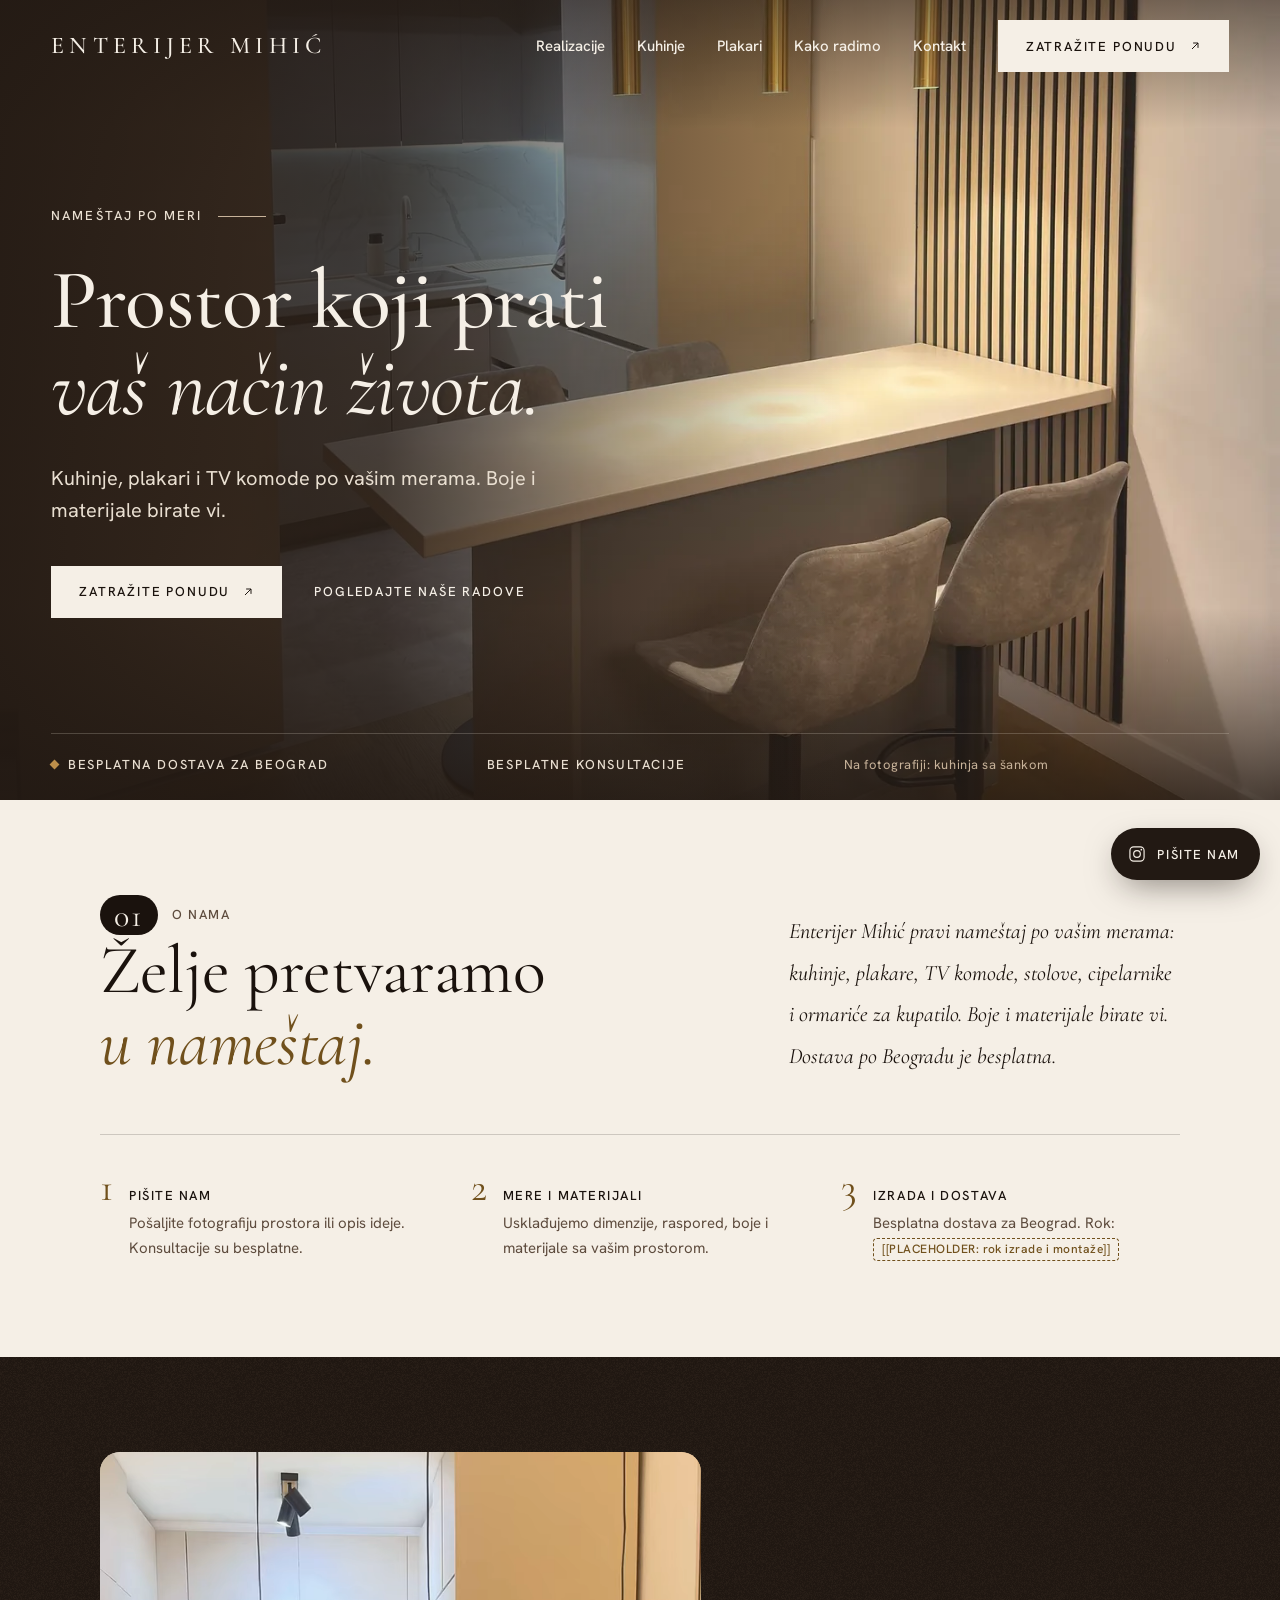
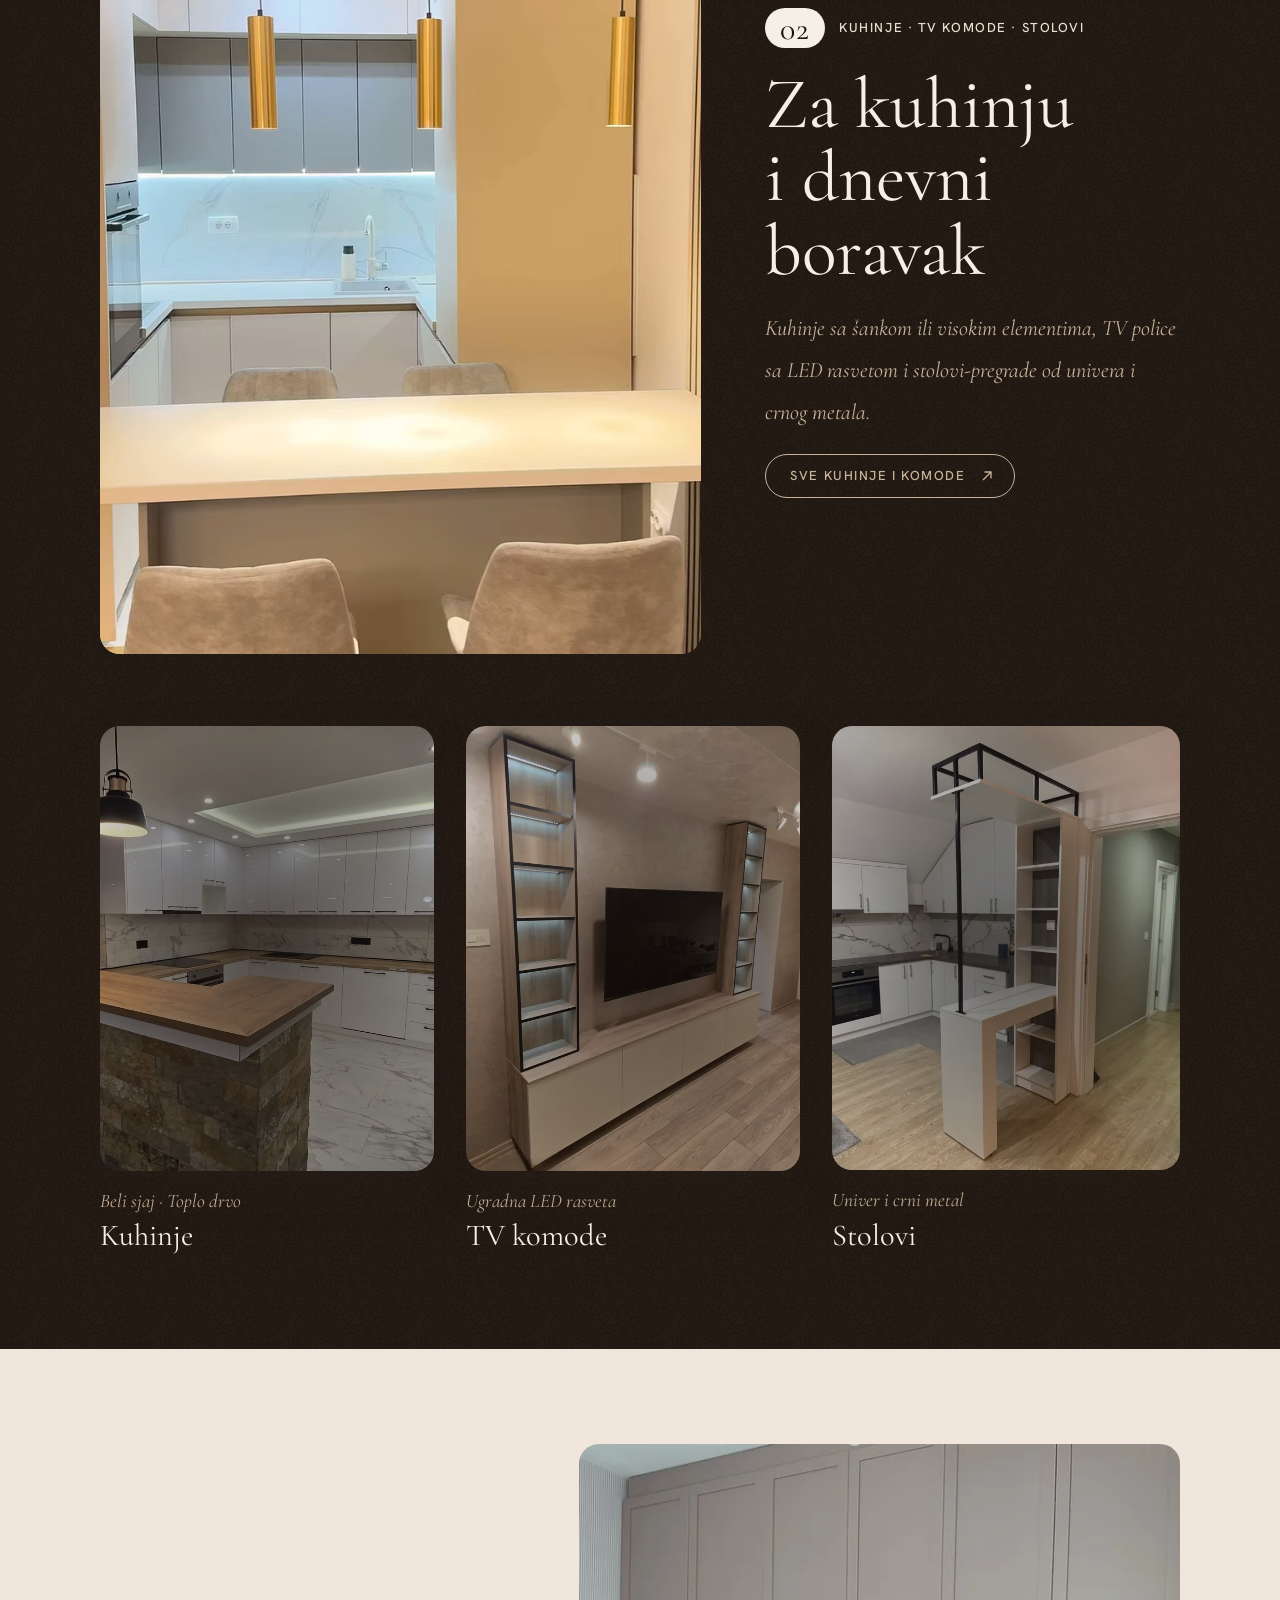
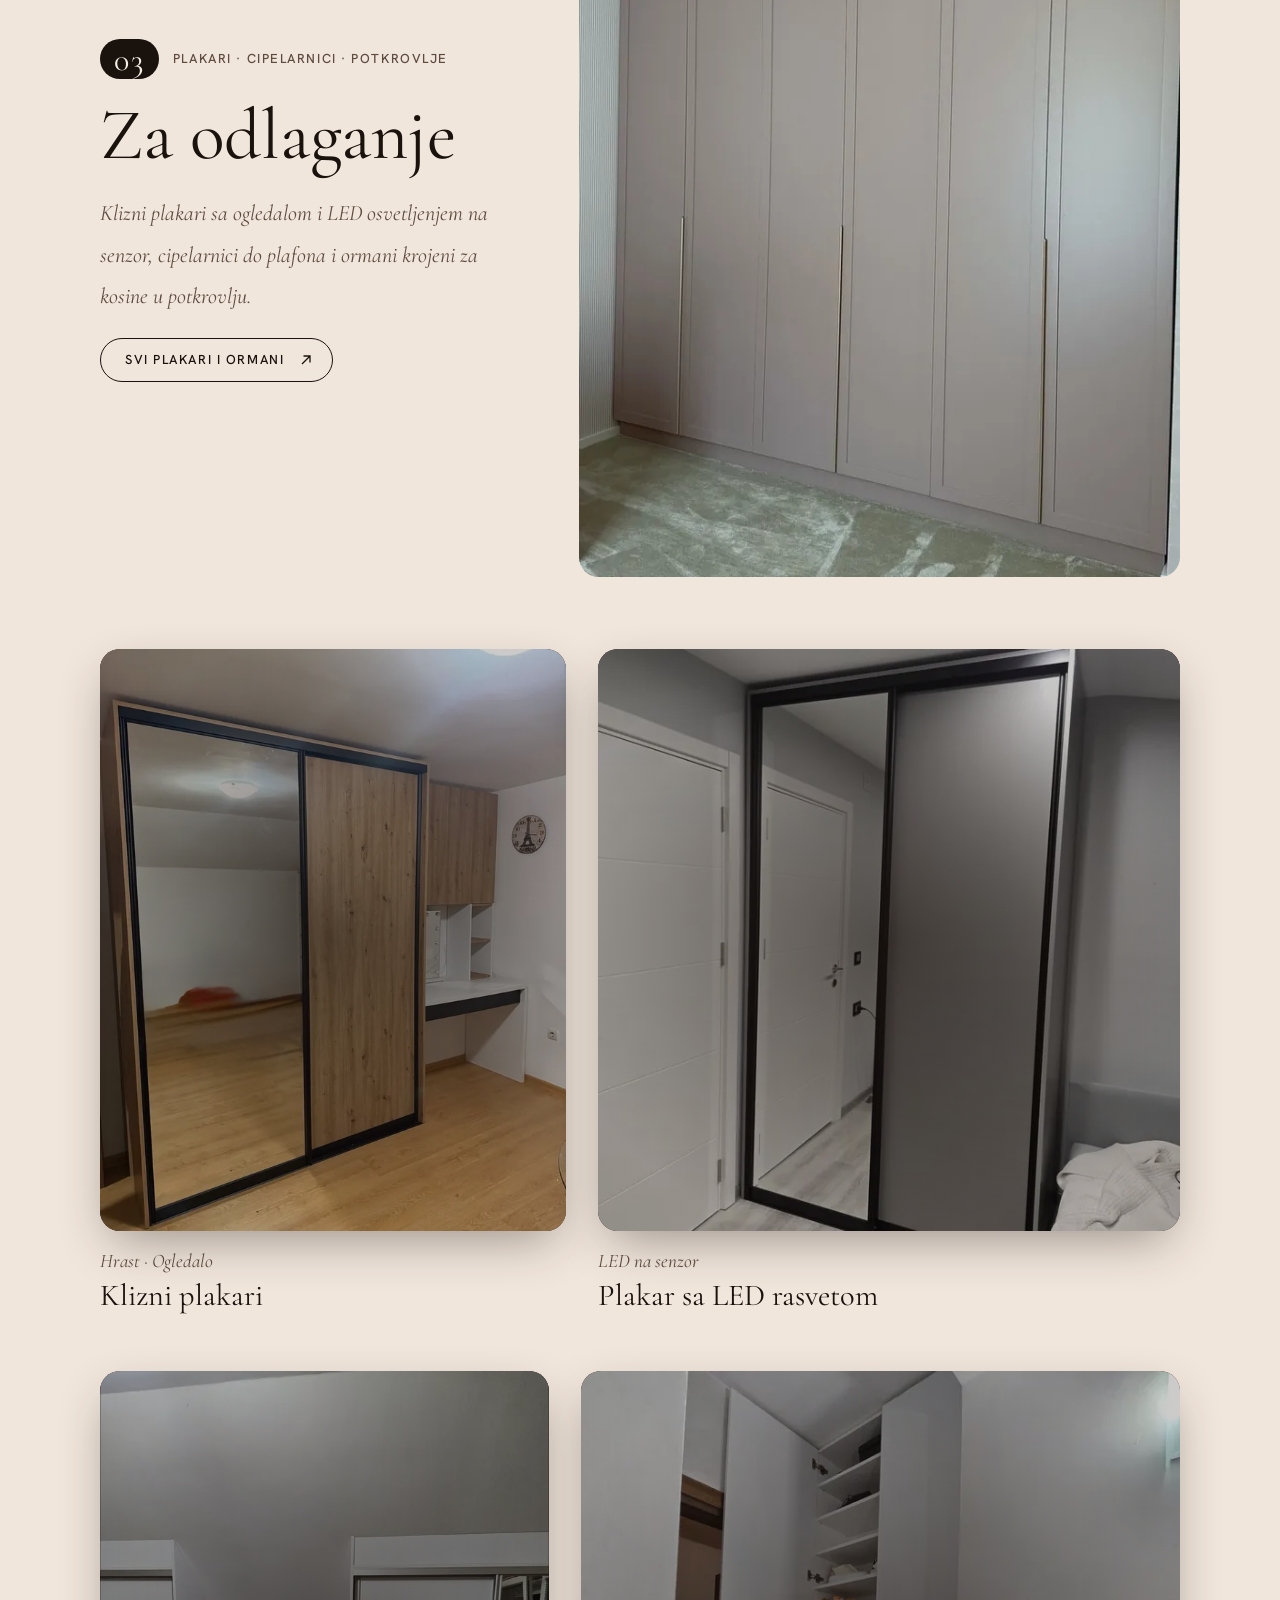
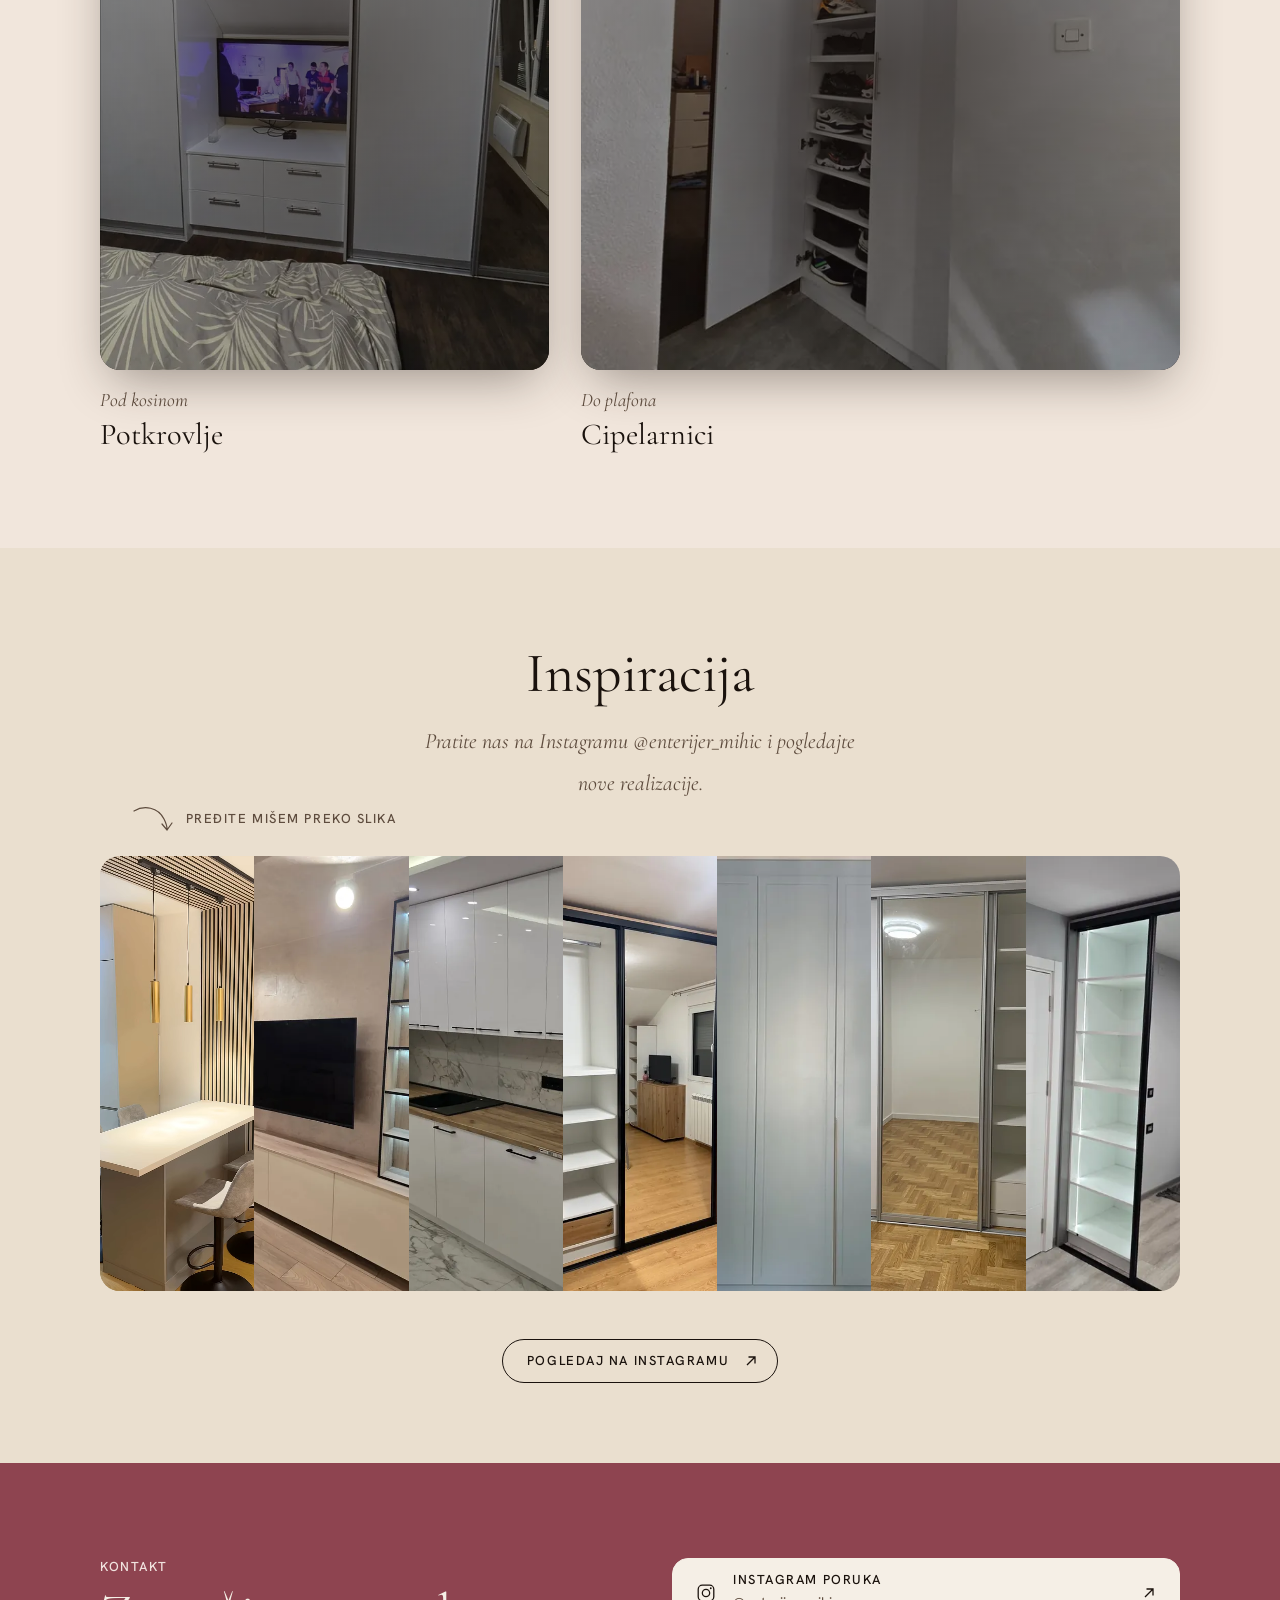
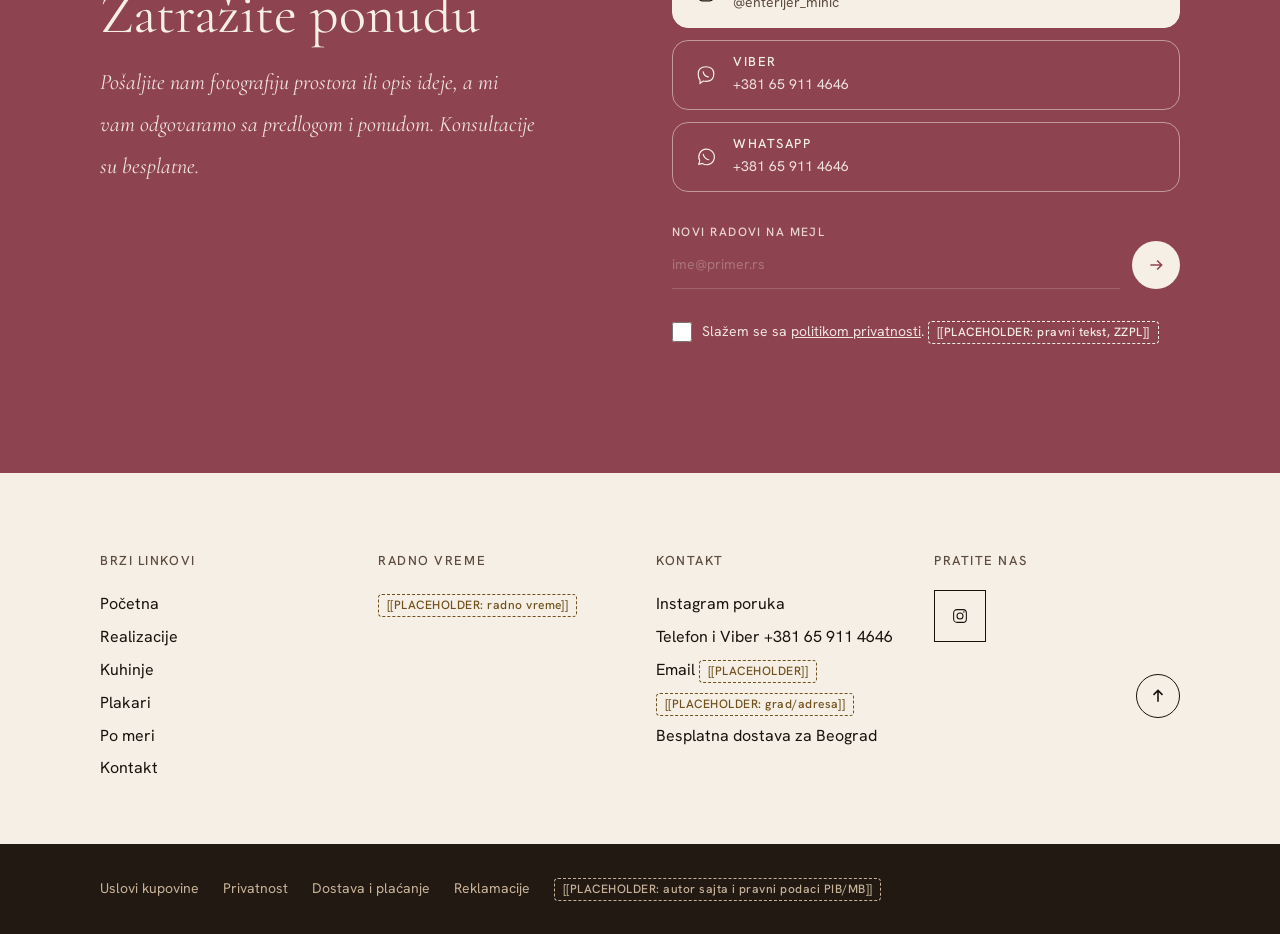
==== commit d955f45c: "Mobilna dorada, traka za kontakt i adresa sajta - Mobilno: traka za kontakt na dnu (Pozovite / Zatra" ====
--- a/index.html
+++ b/index.html
@@ -2,7 +2,7 @@
 <html lang="sr-Latn">
 <head>
 <meta charset="utf-8">
-<meta name="viewport" content="width=device-width, initial-scale=1">
+<meta name="viewport" content="width=device-width, initial-scale=1, viewport-fit=cover">
 <title>Enterijer Mihić — Nameštaj po vašoj meri</title>
 <meta name="description" content="Nameštaj po vašim merama: kuhinje, plakari, TV komode, stolovi, cipelarnici i komadi za kupatilo. Besplatna dostava za Beograd.">
 <meta property="og:title" content="Enterijer Mihić — Nameštaj po vašoj meri">
@@ -10,7 +10,7 @@
 <meta property="og:image" content="assets/img/01.webp">
 <meta property="og:locale" content="sr_RS">
 <meta property="og:type" content="website">
-<meta name="theme-color" content="#F5EFE6">
+<meta name="theme-color" content="#221913">
 <link rel="icon" href="favicon.png" type="image/png">
 <link rel="preload" href="assets/fonts/cormorant-garamond-latin-500-normal.woff2" as="font" type="font/woff2" crossorigin>
 <link rel="preload" href="assets/fonts/hanken-grotesk-latin-400-normal.woff2" as="font" type="font/woff2" crossorigin>
@@ -25,6 +25,7 @@
 <a class="skip" href="#main">Preskoči na sadržaj</a>
 <div class="cur" data-cur aria-hidden="true"><span>Pogledaj</span></div>
 <a class="fab" href="https://ig.me/m/enterijer_mihic" target="_blank" rel="noopener noreferrer" aria-label="Pišite nam na Instagramu"><svg viewBox="0 0 24 24" aria-hidden="true"><rect x="3.5" y="3.5" width="17" height="17" rx="4.5" fill="none" stroke="currentColor" stroke-width="1.4"></rect><circle cx="12" cy="12" r="4" fill="none" stroke="currentColor" stroke-width="1.4"></circle><circle cx="17.2" cy="6.8" r="1" fill="currentColor"></circle></svg><span>Pišite nam</span></a>
+<nav class="mbar" aria-label="Brzi kontakt" data-mbar><a class="mbar__b" href="tel:+381659114646"><svg viewBox="0 0 24 24" aria-hidden="true"><path d="M6.6 3.5h2.6l1.4 4.2-2 1.4a12 12 0 0 0 6.3 6.3l1.4-2 4.2 1.4v2.6a2 2 0 0 1-2 2A16.5 16.5 0 0 1 4.6 5.5a2 2 0 0 1 2-2z" fill="none" stroke="currentColor" stroke-width="1.4" stroke-linejoin="round"></path></svg><span>Pozovite</span></a><a class="mbar__b mbar__b--main" href="#kontakt"><span>Zatražite ponudu</span><svg class="arr" viewBox="0 0 16 16" aria-hidden="true"><path d="M4 12L12 4M5.5 4H12v6.5" fill="none" stroke="currentColor" stroke-width="1.3"></path></svg></a></nav>
 <div class="cq">
 
 <!-- HEADER: over the hero, sticky with a dark background once you scroll -->
@@ -50,6 +51,7 @@
 <li><a href="#kontakt" data-close>Kontakt</a></li>
 <li><a class="btn btn--light" href="#kontakt" data-close>Zatražite ponudu</a></li>
 </ul>
+<div class="mpanel2__foot"><a href="tel:+381659114646"><svg viewBox="0 0 24 24" aria-hidden="true"><path d="M6.6 3.5h2.6l1.4 4.2-2 1.4a12 12 0 0 0 6.3 6.3l1.4-2 4.2 1.4v2.6a2 2 0 0 1-2 2A16.5 16.5 0 0 1 4.6 5.5a2 2 0 0 1 2-2z" fill="none" stroke="currentColor" stroke-width="1.4" stroke-linejoin="round"></path></svg>+381 65 911 4646</a><a href="https://www.instagram.com/enterijer_mihic/" target="_blank" rel="noopener noreferrer"><svg viewBox="0 0 24 24" aria-hidden="true"><rect x="3.5" y="3.5" width="17" height="17" rx="4.5" fill="none" stroke="currentColor" stroke-width="1.4"></rect><circle cx="12" cy="12" r="4" fill="none" stroke="currentColor" stroke-width="1.4"></circle><circle cx="17.2" cy="6.8" r="1" fill="currentColor"></circle></svg>@enterijer_mihic</a></div>
 </div>
 </header>
 
--- a/assets/css/main.css
+++ b/assets/css/main.css
@@ -943,3 +943,79 @@
   .hd__img::after{background:linear-gradient(90deg,rgba(34,25,19,.95) 0%,rgba(34,25,19,.8) 30%,rgba(34,25,19,.3) 52%,rgba(34,25,19,0) 66%),linear-gradient(0deg,rgba(34,25,19,.8) 0%,rgba(34,25,19,0) 24%),linear-gradient(180deg,rgba(34,25,19,.55) 0%,rgba(34,25,19,0) 16%)}
 }
 @media (max-width:900px){.hd__img picture{display:block;height:100%}.hd__img img{object-position:50% 45%}}
+
+/* ===== Mobilna verzija: dorada (2026-11-20) ===== */
+html{-webkit-tap-highlight-color:transparent}
+.ed{text-rendering:optimizeLegibility}
+
+/* hero: quiet entrance on first view (skipped on repeat views and with reduced motion) */
+.jsh .hd__body>*,.jsh .hd__bar{opacity:0;transform:translateY(22px)}
+.jsh .hd__img img{transform:scale(1.06)}
+.jsh.is-loaded .hd__body>*,.jsh.is-loaded .hd__bar{opacity:1;transform:none;transition:opacity 700ms var(--standard),transform 900ms cubic-bezier(.22,1,.36,1)}
+.jsh.is-loaded .hd__img img{transform:none;transition:transform 1800ms cubic-bezier(.22,1,.36,1)}
+.jsh.is-loaded .hd__body>:nth-child(1){transition-delay:120ms}
+.jsh.is-loaded .hd__body>:nth-child(2){transition-delay:220ms}
+.jsh.is-loaded .hd__body>:nth-child(3){transition-delay:340ms}
+.jsh.is-loaded .hd__body>:nth-child(4){transition-delay:440ms}
+.jsh.is-loaded .hd__bar{transition-delay:560ms}
+
+/* bottom contact bar (phones only) */
+.mbar{display:none}
+@media (max-width:767px){
+  .fab{display:none}
+  .mbar{position:fixed;left:12px;right:12px;bottom:calc(12px + env(safe-area-inset-bottom));z-index:70;display:grid;grid-template-columns:auto 1fr;gap:8px;padding:6px;border-radius:18px;background:rgba(34,25,19,.92);-webkit-backdrop-filter:blur(14px) saturate(1.2);backdrop-filter:blur(14px) saturate(1.2);box-shadow:0 18px 40px -16px rgba(26,18,13,.6),inset 0 0 0 1px rgba(233,223,209,.12);transform:translateY(calc(100% + 24px));opacity:0;pointer-events:none;transition:transform 450ms cubic-bezier(.22,1,.36,1),opacity 300ms var(--standard)}
+  .mbar.is-on{transform:none;opacity:1;pointer-events:auto}
+  .mbar__b{display:inline-flex;align-items:center;justify-content:center;gap:.55rem;min-height:50px;padding:0 1.1rem;border-radius:13px;color:#F5EFE6;text-decoration:none;font:500 .8125rem/1 var(--f-ui);letter-spacing:.12em;text-transform:uppercase}
+  .mbar__b svg{width:18px;height:18px;flex:none}
+  .mbar__b .arr{width:11px;height:11px}
+  .mbar__b--main{background:#F5EFE6;color:#1A120D}
+  .mbar__b:focus-visible{outline:2px solid var(--brass);outline-offset:2px}
+  .ftr .fbar{padding-bottom:calc(84px + env(safe-area-inset-bottom))}
+}
+
+/* menu: full-height sheet with staggered links and direct contact */
+.mpanel2__foot{display:flex;flex-direction:column;gap:14px;padding:4px clamp(24px,4vw,64px) calc(28px + env(safe-area-inset-bottom))}
+.mpanel2__foot a{display:inline-flex;align-items:center;gap:.75rem;color:#C8B39A;text-decoration:none;font:400 1rem/1.4 var(--f-ui)}
+.mpanel2__foot svg{width:20px;height:20px;flex:none}
+@media (max-width:991px){
+  .mpanel2.is-open{position:fixed;left:0;right:0;top:80px;bottom:0;overflow-y:auto;overscroll-behavior:contain;display:flex;flex-direction:column;justify-content:space-between}
+  .mpanel2.is-open li,.mpanel2.is-open .mpanel2__foot{animation:mIn 520ms cubic-bezier(.22,1,.36,1) both}
+  .mpanel2.is-open li:nth-child(2){animation-delay:40ms}.mpanel2.is-open li:nth-child(3){animation-delay:80ms}.mpanel2.is-open li:nth-child(4){animation-delay:120ms}.mpanel2.is-open li:nth-child(5){animation-delay:160ms}.mpanel2.is-open li:nth-child(6){animation-delay:200ms}.mpanel2.is-open .mpanel2__foot{animation-delay:260ms}
+}
+@keyframes mIn{from{opacity:0;transform:translateY(14px)}to{opacity:1;transform:none}}
+
+@media (max-width:900px){
+  .hd__img{height:62vh;height:62svh;min-height:380px;max-height:620px}
+  .hd .hd__h{font-size:clamp(2.6rem,11.5vw,3.6rem);line-height:1}
+  .hd__cta{flex-direction:column;align-items:stretch;gap:10px}
+  .hd__cta .btn{justify-content:center;min-height:54px}
+  .hd__cta .btn--text{border:1px solid rgba(233,223,209,.35)}
+  .hd__bar{display:grid;grid-template-columns:1fr 1fr;gap:10px 16px;letter-spacing:.1em;font-size:.75rem}
+  .hd__bar span{align-items:flex-start;line-height:1.35}
+  .hd__bar .hd__dot{margin-top:.3em}
+  .hd__cap{grid-column:1/-1;font-size:.8125rem}
+}
+@media (max-width:767px){
+  .t-lead{font-size:1.1875rem;line-height:1.6}
+  .wsplit{gap:2rem;margin-bottom:2.5rem}
+  .wsplit__t{gap:1rem}
+  /* carousels: one card and a peek of the next, snapping */
+  .jrows{scroll-padding-inline:20px}
+  .jrows .jitem{flex:0 0 76vw;scroll-snap-align:start}
+  .jitem .ccap .t-h3{font-size:1.6rem}
+  .strip .tl{flex:0 0 72vw;scroll-snap-align:start}
+  .strip{scroll-padding-inline:20px}
+  /* footer: two columns, contact across the full width */
+  .fcols{grid-template-columns:1fr 1fr;gap:2rem 1.5rem}
+  .fcol:nth-child(3){grid-column:1/-1}
+  .fcol:nth-child(4){grid-column:1/-1;display:flex;align-items:center;gap:1rem;flex-wrap:wrap}
+  .fcol:nth-child(4) h3{width:100%;margin-bottom:.25rem}
+  .fcol:nth-child(4)>div[style]{margin-top:0!important;margin-left:auto}
+  .kbtn{min-height:60px;border-radius:14px}
+}
+@media (hover:none){.instr.hint{display:none!important}}
+@media (prefers-reduced-motion:reduce){
+  .jsh .hd__body>*,.jsh .hd__bar,.jsh .hd__img img{opacity:1!important;transform:none!important;transition:none!important}
+  .mbar,.mpanel2.is-open li,.mpanel2.is-open .mpanel2__foot{transition:none;animation:none}
+}
+@media (min-width:480px) and (max-width:991px){.mpanel2.is-open{top:92px}}
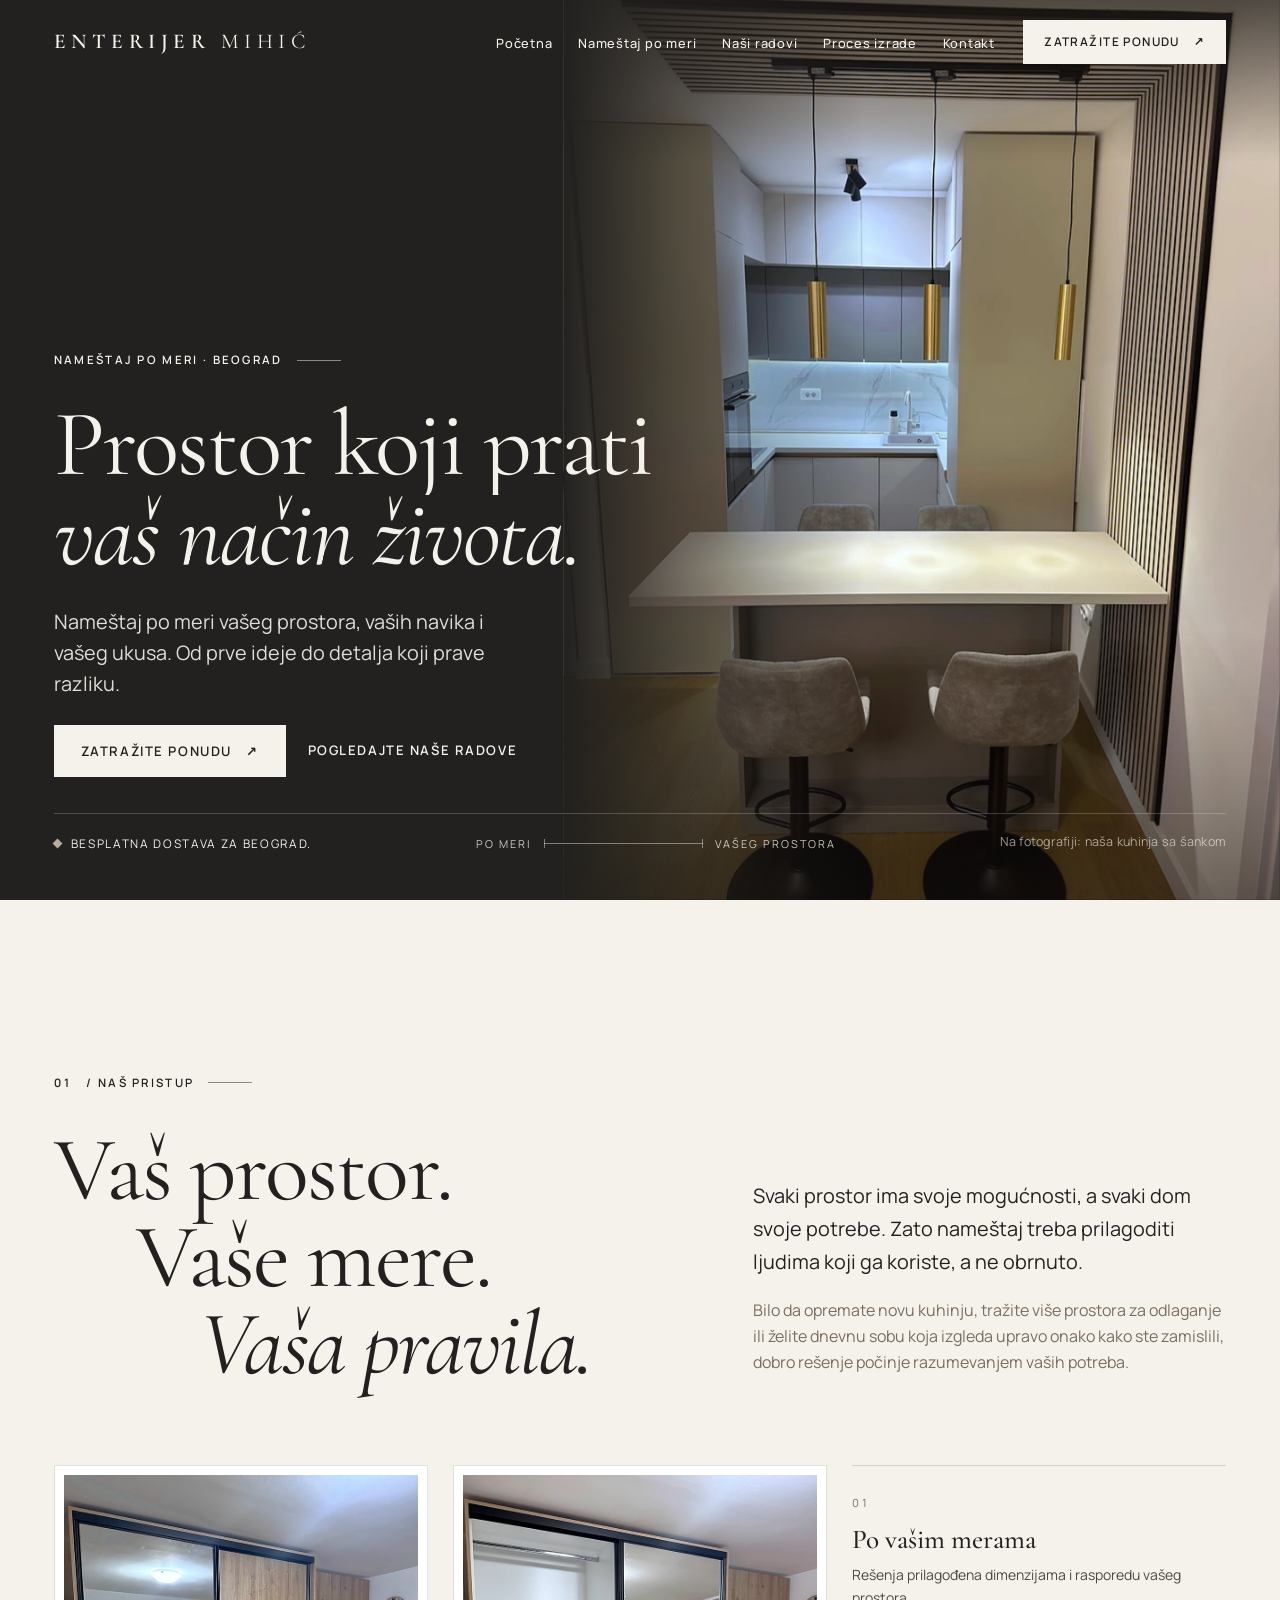
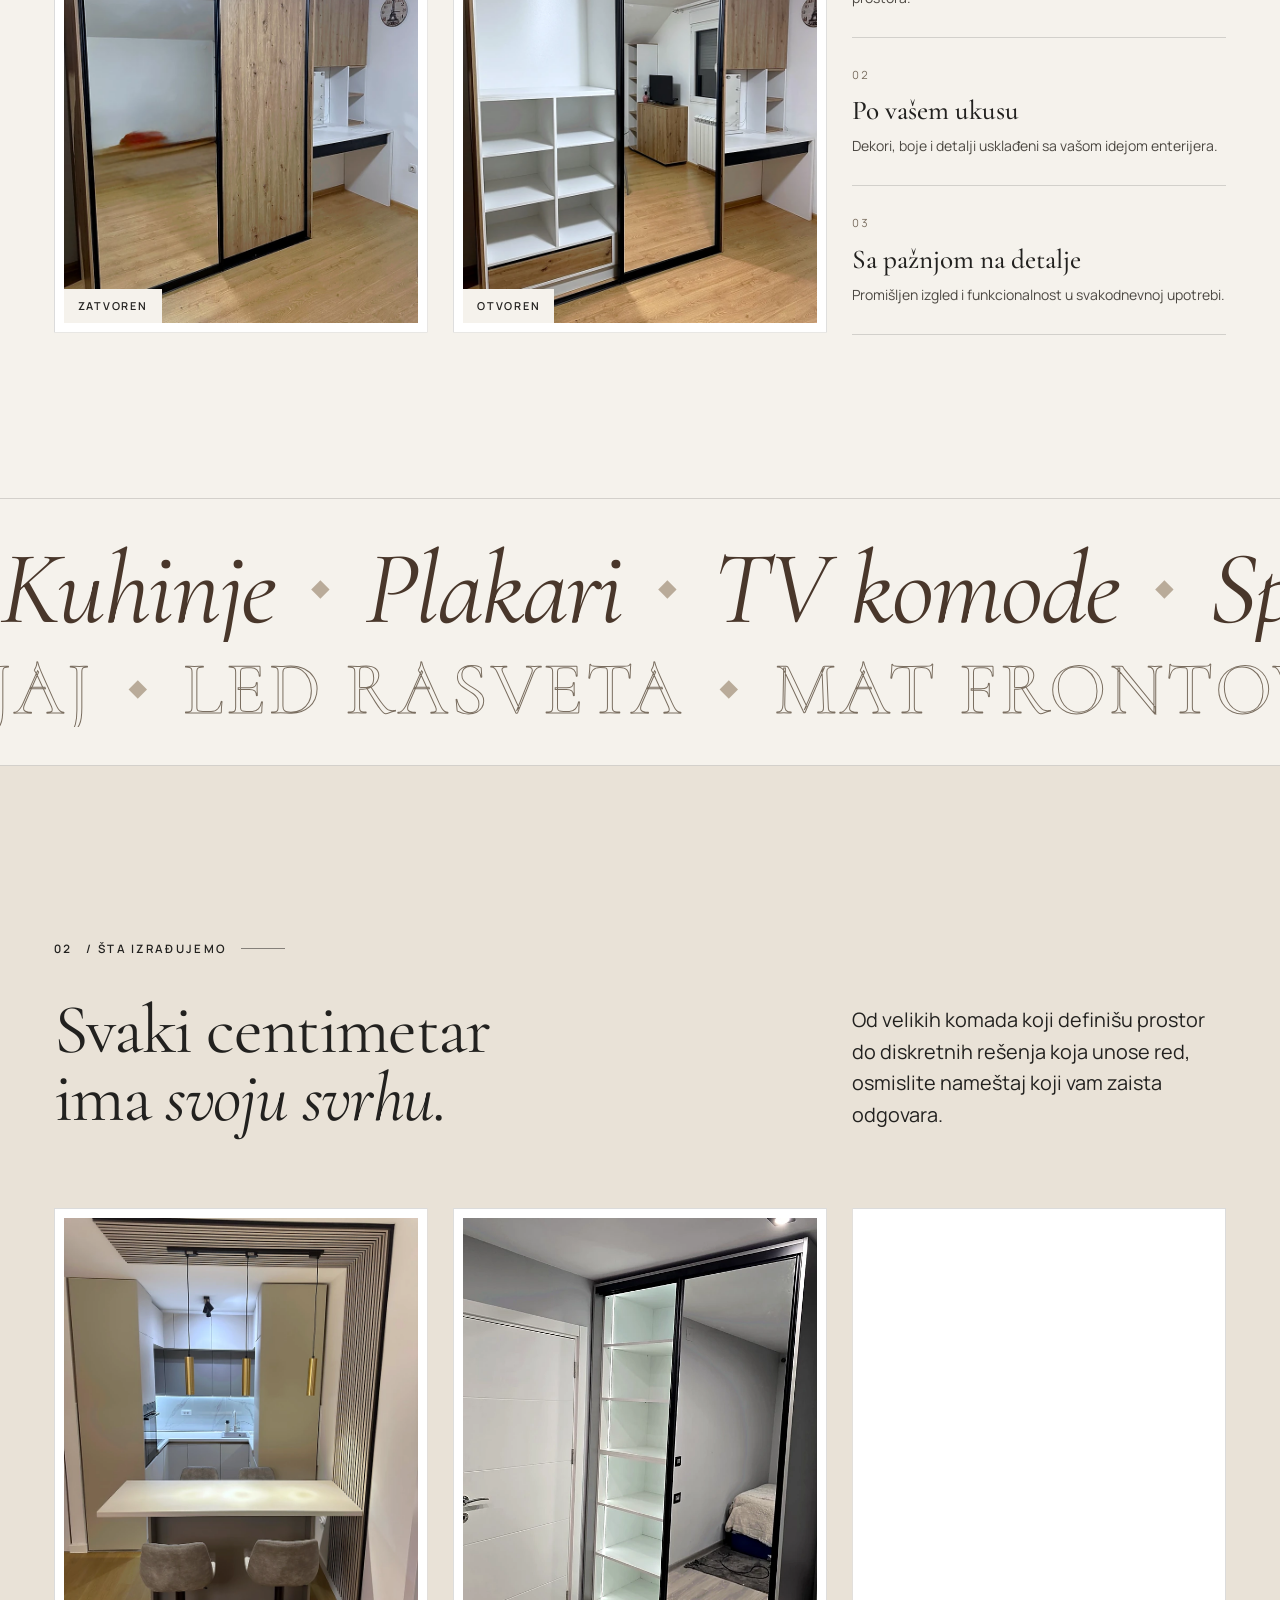
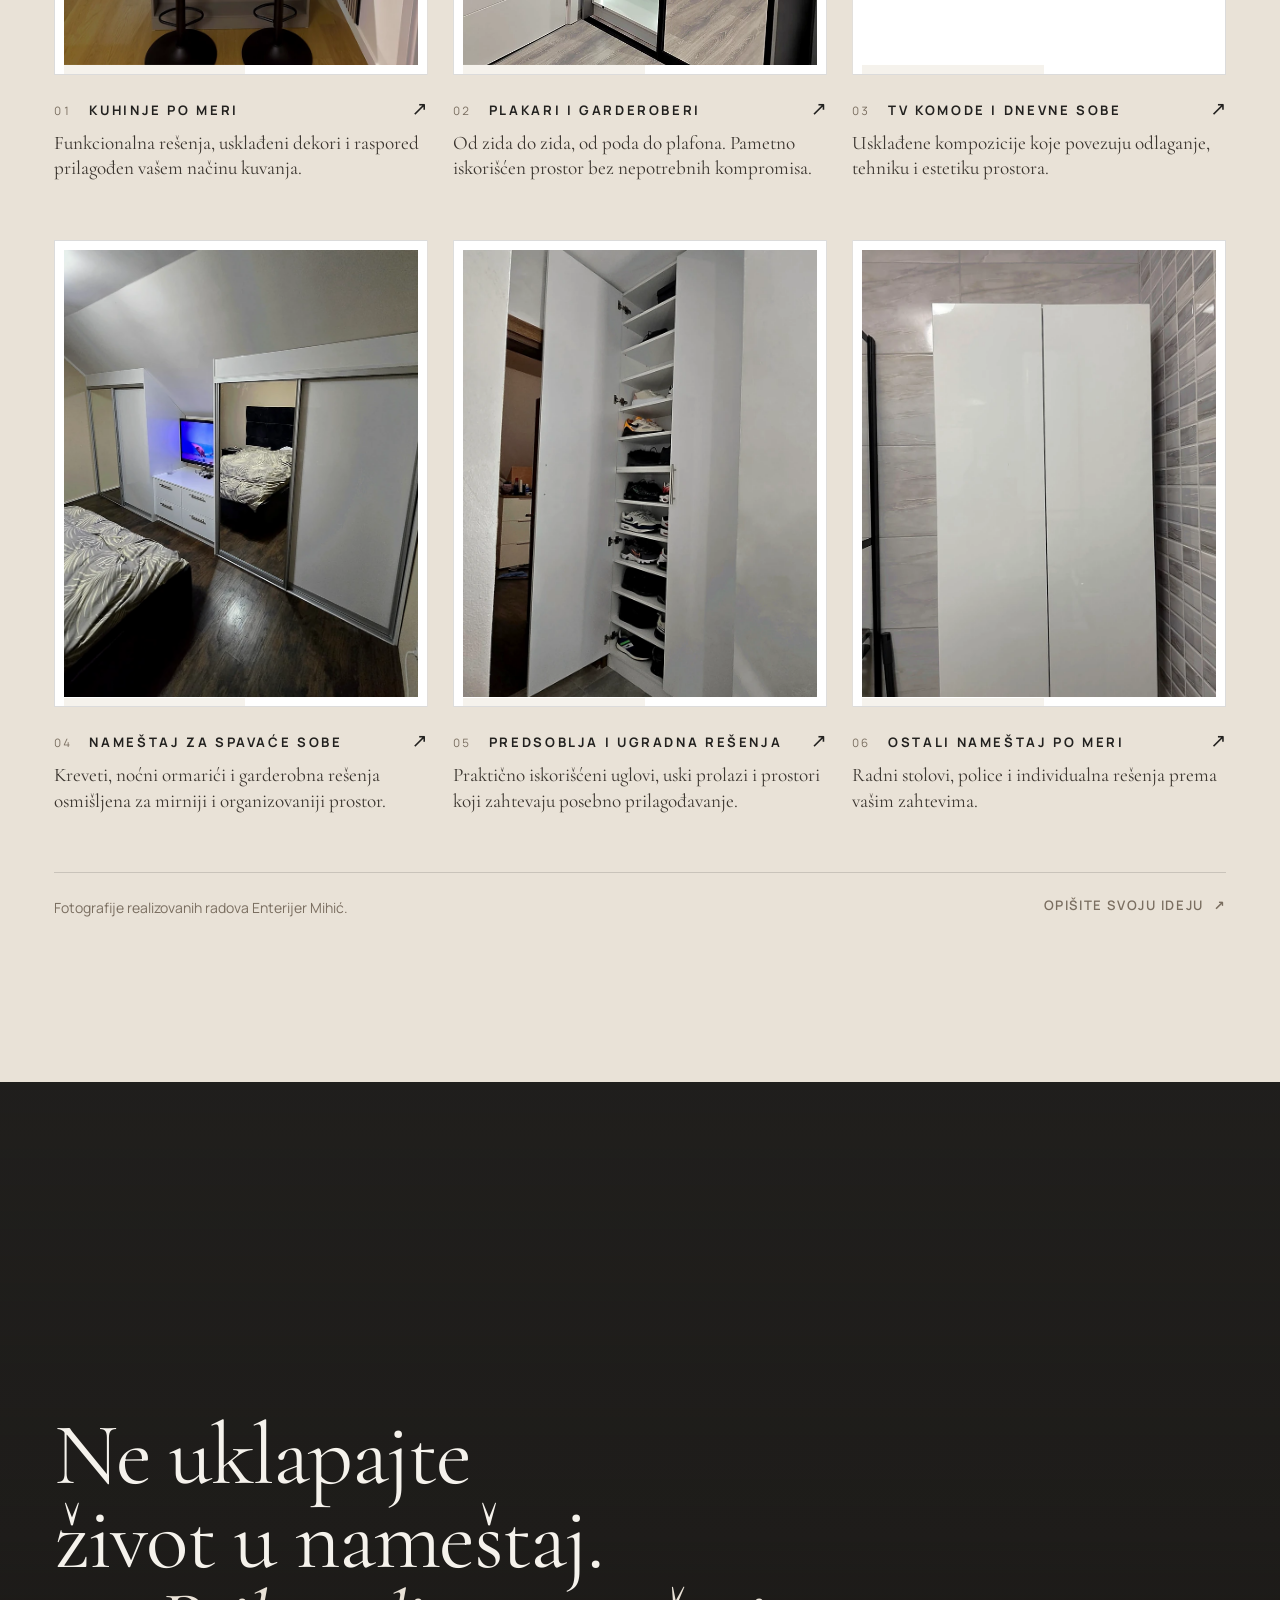
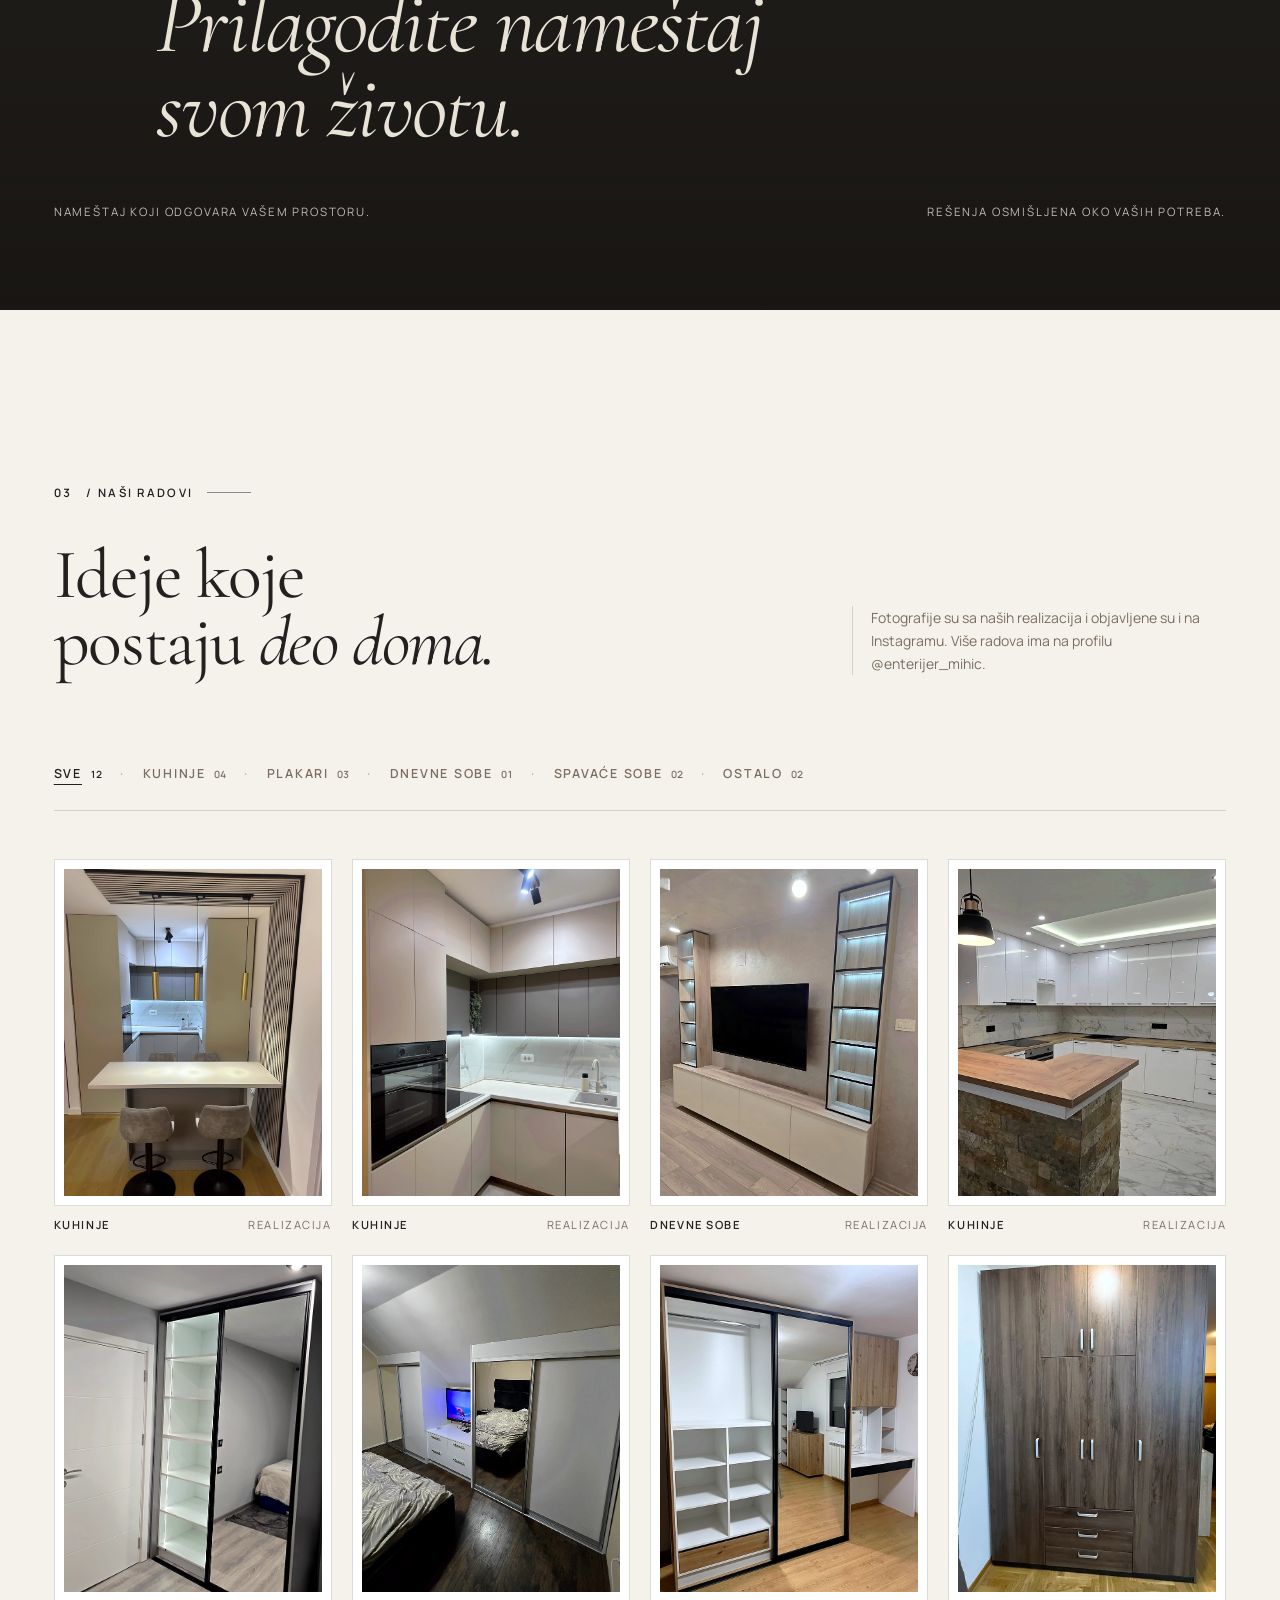
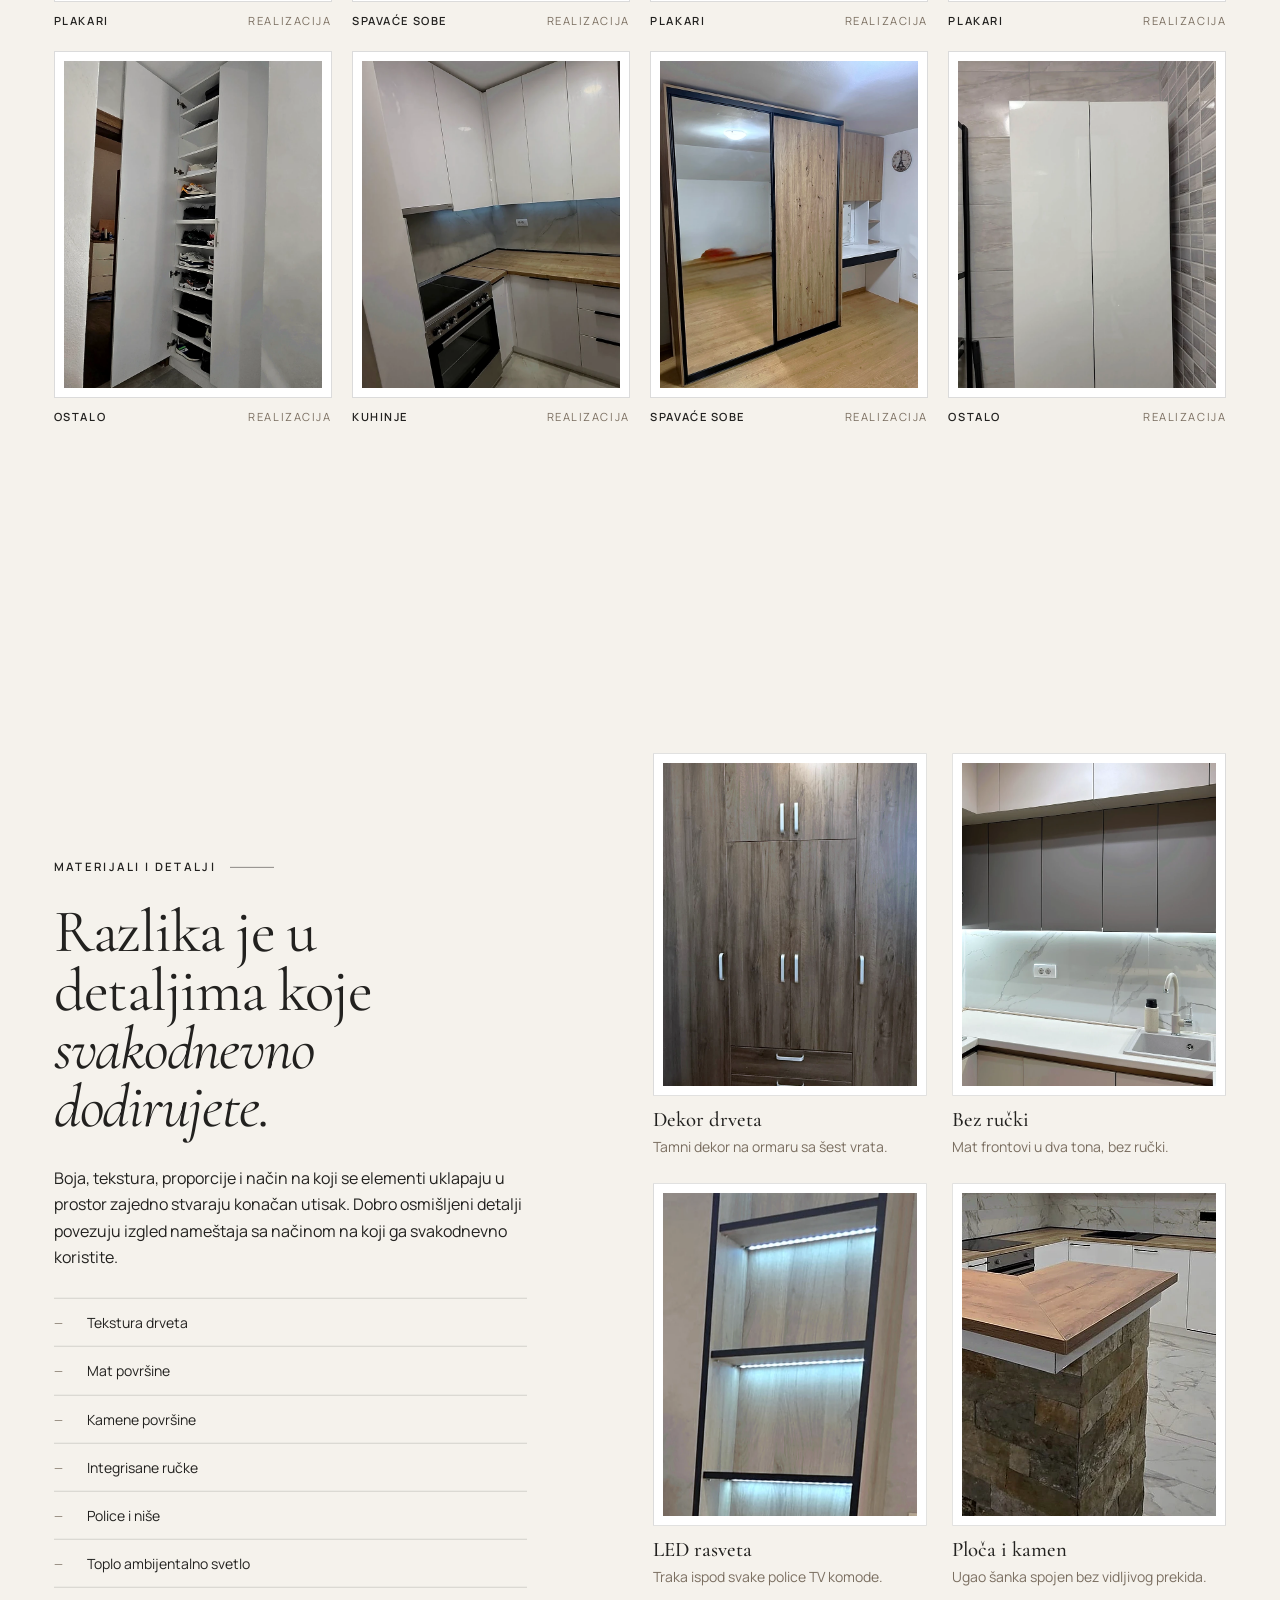
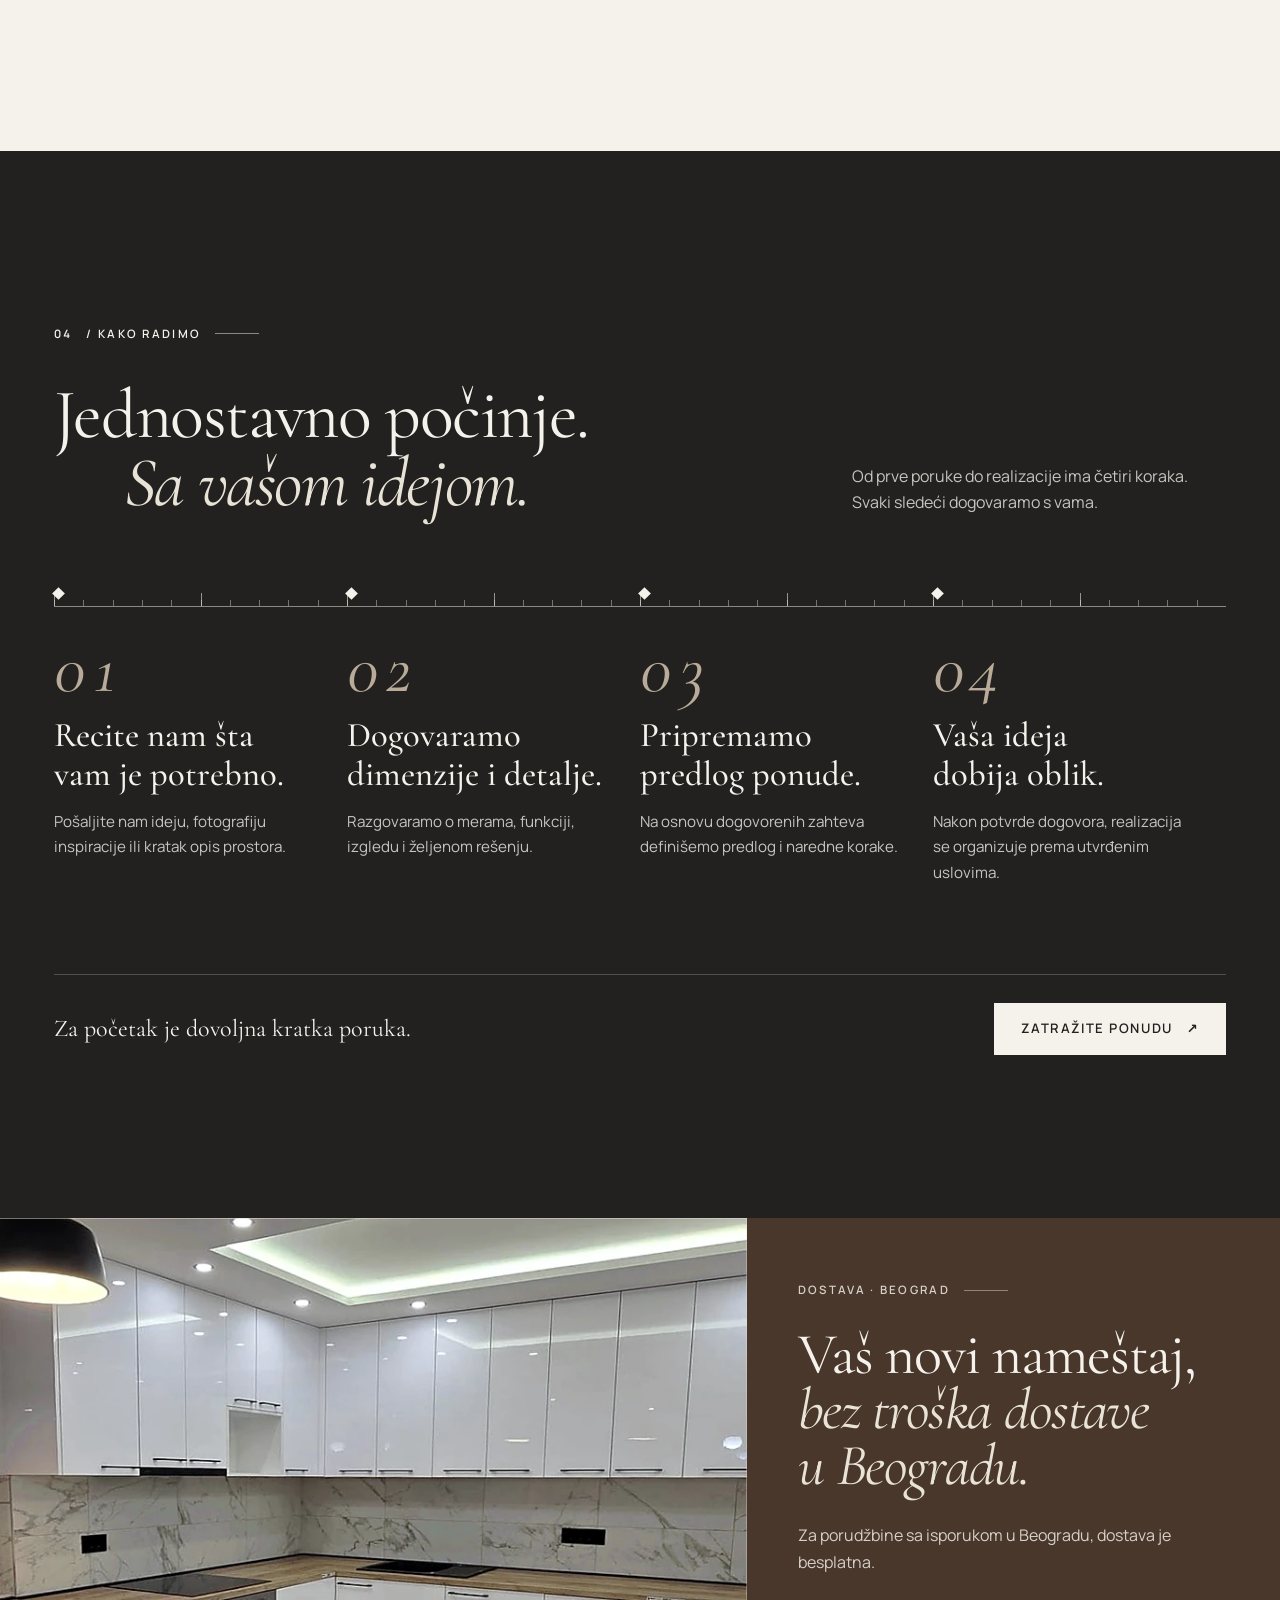
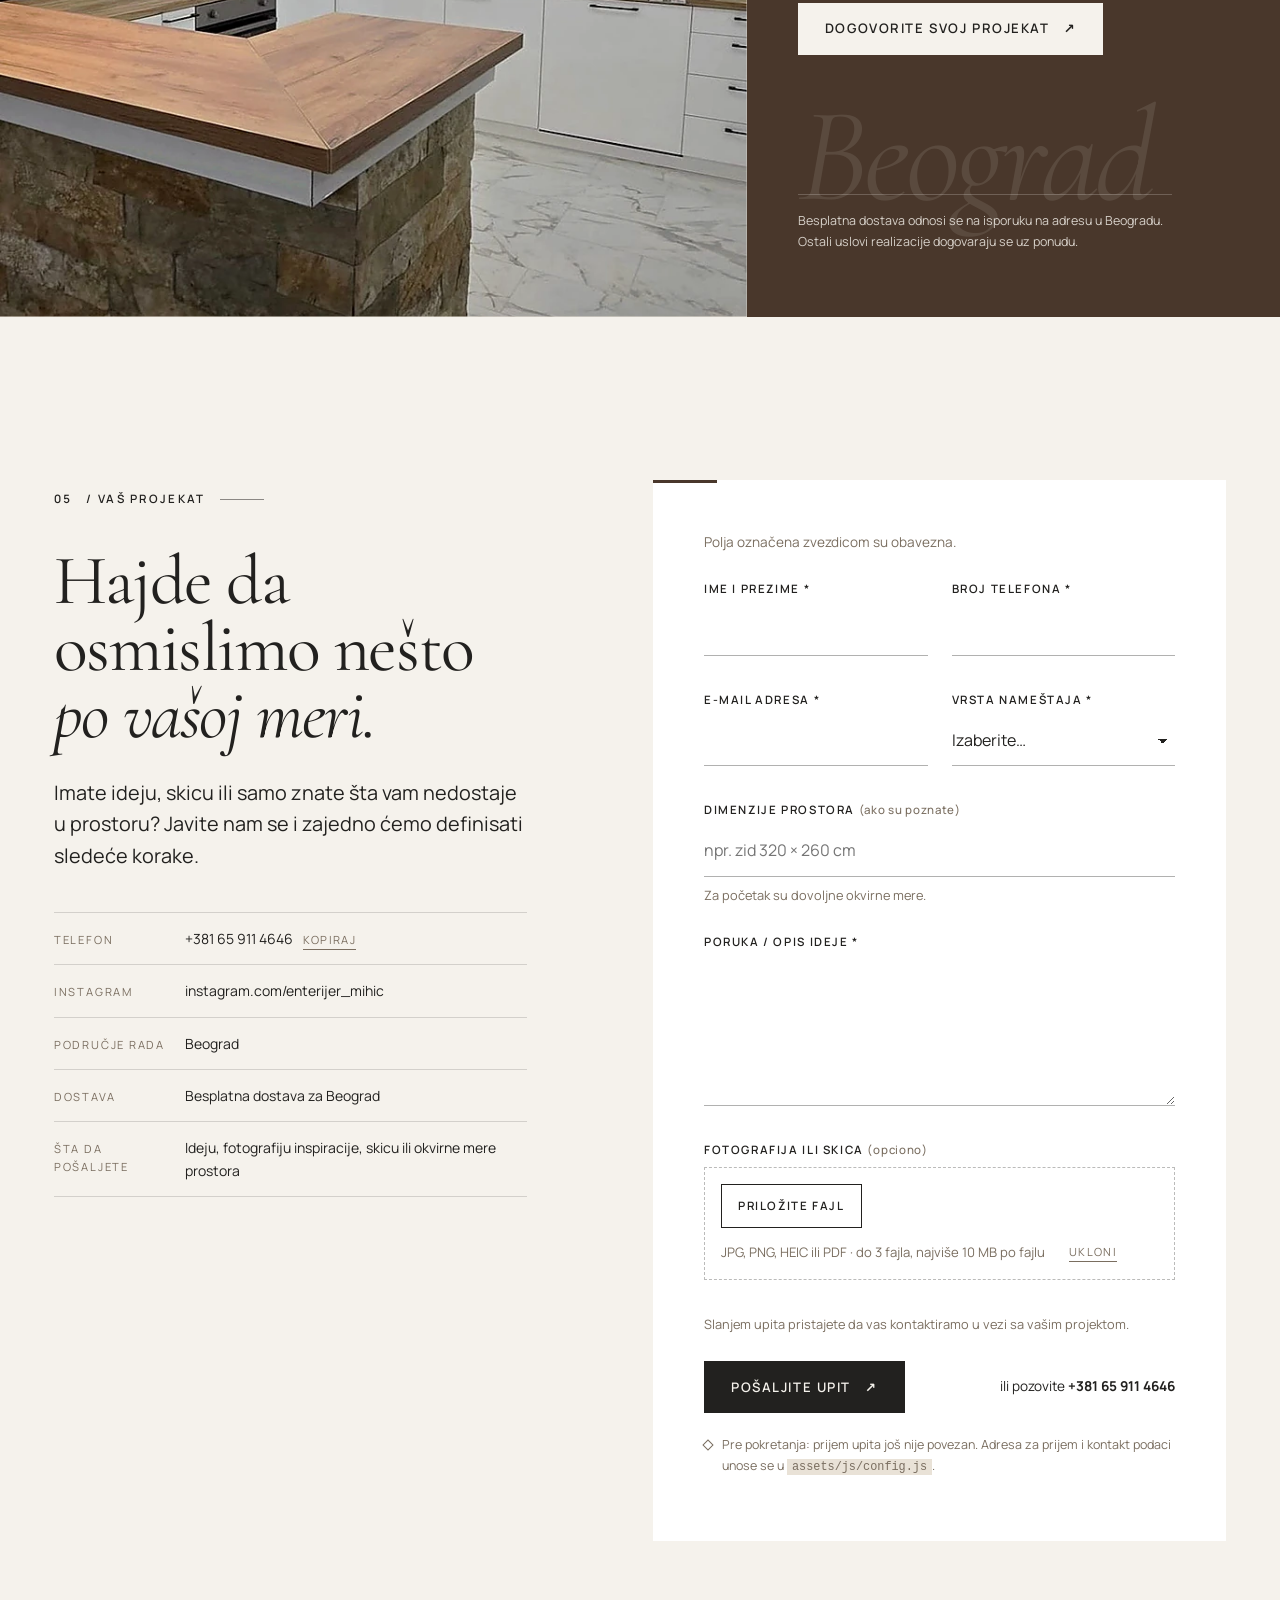
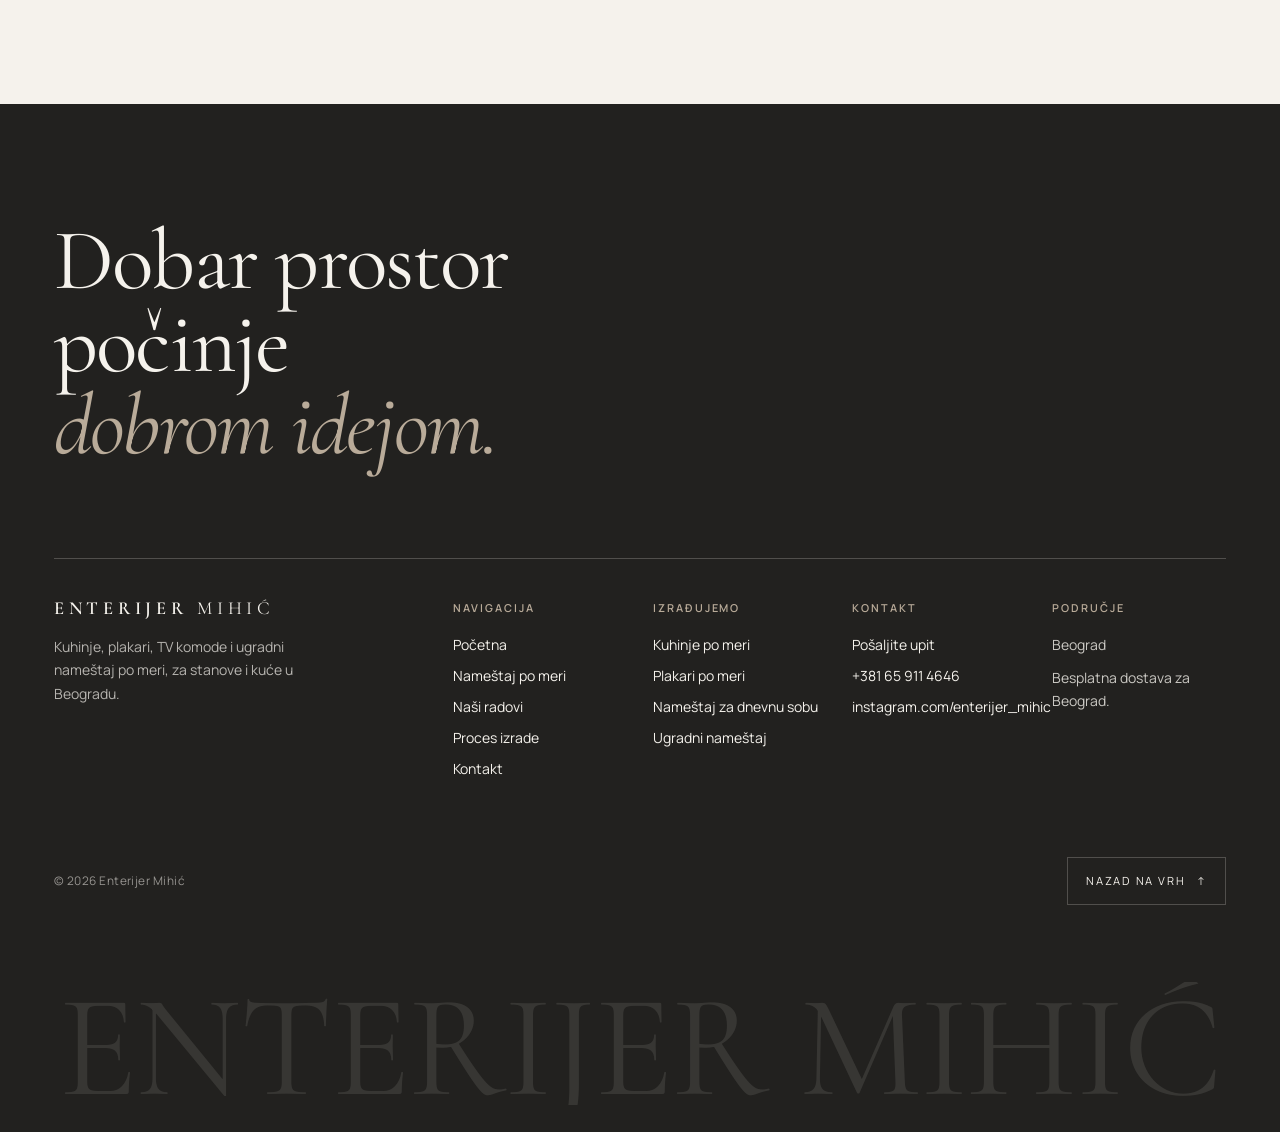
==== commit eff74fae: "Add files via upload" ====
--- a/index.html
+++ b/index.html
@@ -3,204 +3,505 @@
 <head>
 <meta charset="utf-8">
 <meta name="viewport" content="width=device-width, initial-scale=1, viewport-fit=cover">
-<title>Enterijer Mihić — Nameštaj po vašoj meri</title>
-<meta name="description" content="Nameštaj po vašim merama: kuhinje, plakari, TV komode, stolovi, cipelarnici i komadi za kupatilo. Besplatna dostava za Beograd.">
-<meta property="og:title" content="Enterijer Mihić — Nameštaj po vašoj meri">
-<meta property="og:description" content="Kuhinje, plakari i nameštaj po meri. Besplatna dostava za Beograd.">
-<meta property="og:image" content="assets/img/01.webp">
+<title>Enterijer Mihić | Nameštaj po meri Beograd</title>
+<meta name="claude:viewport-fit-sides" content="cover">
+<meta name="description" content="Nameštaj po meri vašeg prostora i ukusa. Kuhinje, plakari, TV komode i druga rešenja po meri. Besplatna dostava za Beograd.">
+<meta name="theme-color" content="#22211F">
+<link rel="canonical" href="https://vilceknenad1.github.io/Enterijer-Mihic/">
+<meta property="og:url" content="https://vilceknenad1.github.io/Enterijer-Mihic/">
+<meta property="og:type" content="website">
 <meta property="og:locale" content="sr_RS">
-<meta property="og:type" content="website">
-<meta name="theme-color" content="#221913">
-<link rel="icon" href="favicon.png" type="image/png">
-<link rel="preload" href="assets/fonts/cormorant-garamond-latin-500-normal.woff2" as="font" type="font/woff2" crossorigin>
-<link rel="preload" href="assets/fonts/hanken-grotesk-latin-400-normal.woff2" as="font" type="font/woff2" crossorigin>
-<link rel="preload" as="image" href="assets/img/hero-desktop-1440.webp" imagesrcset="assets/img/hero-desktop-960.webp 960w, assets/img/hero-desktop-1440.webp 1440w, assets/img/hero-desktop.webp 2400w" imagesizes="100vw" media="(min-width: 901px)" fetchpriority="high">
-<link rel="preload" as="image" href="assets/img/hero-mobilni-800.webp" imagesrcset="assets/img/hero-mobilni-800.webp 800w, assets/img/hero-mobilni.webp 1200w" imagesizes="100vw" media="(max-width: 900px)" fetchpriority="high">
-<link rel="stylesheet" href="assets/css/fonts.css">
+<meta property="og:site_name" content="Enterijer Mihić">
+<meta property="og:title" content="Enterijer Mihić | Nameštaj po meri Beograd">
+<meta property="og:description" content="Nameštaj po meri vašeg prostora i ukusa. Kuhinje, plakari, TV komode i druga rešenja po meri. Besplatna dostava za Beograd.">
+<meta property="og:image" content="https://vilceknenad1.github.io/Enterijer-Mihic/assets/img/og-image.jpg">
+<meta property="og:image:width" content="1200">
+<meta property="og:image:height" content="630">
+<meta property="og:image:alt" content="Kuhinja po meri sa šankom, zidnom oblogom od letvica i zlatnim visilicama">
+<meta name="twitter:card" content="summary_large_image">
+<link rel="icon" href="data:image/svg+xml,%3Csvg xmlns='http://www.w3.org/2000/svg' viewBox='0 0 64 64'%3E%3Crect width='64' height='64' fill='%2349372B'/%3E%3Ctext x='32' y='44' font-family='Georgia,serif' font-size='34' fill='%23F5F2EC' text-anchor='middle'%3EM%3C/text%3E%3C/svg%3E">
+<link rel="preconnect" href="https://fonts.googleapis.com">
+<link rel="preconnect" href="https://fonts.gstatic.com" crossorigin>
+<link rel="stylesheet" href="https://fonts.googleapis.com/css2?family=Cormorant+Garamond:ital,wght@0,400;0,500;0,600;1,400;1,500&family=Manrope:wght@400;500;600;700&display=swap">
+<link rel="preload" as="image" href="assets/img/rkuhinjasank-1200.webp" imagesrcset="assets/img/rkuhinjasank-800.webp 800w, assets/img/rkuhinjasank-1200.webp 1200w, assets/img/rkuhinjasank-1600.webp 1600w" imagesizes="(min-width: 1025px) 56vw, 100vw">
 <link rel="stylesheet" href="assets/css/main.css">
-<script type="application/ld+json">{"@context":"https://schema.org","@type":"FurnitureStore","name":"Enterijer Mihić","slogan":"Nameštaj po vašim merama","telephone":"+381659114646","sameAs":["https://www.instagram.com/enterijer_mihic/"]}</script>
+<script>(function(d){try{if(!matchMedia("(prefers-reduced-motion: reduce)").matches){d.classList.add("fx");var seen=0;try{seen=sessionStorage.getItem("em-intro")}catch(e){}if(!navigator.webdriver&&!seen)d.classList.add("fx-load")}}catch(e){}})(document.documentElement)</script>
 </head>
 <body>
-<div class="ed" data-root id="top">
-<a class="skip" href="#main">Preskoči na sadržaj</a>
-<div class="cur" data-cur aria-hidden="true"><span>Pogledaj</span></div>
-<a class="fab" href="https://ig.me/m/enterijer_mihic" target="_blank" rel="noopener noreferrer" aria-label="Pišite nam na Instagramu"><svg viewBox="0 0 24 24" aria-hidden="true"><rect x="3.5" y="3.5" width="17" height="17" rx="4.5" fill="none" stroke="currentColor" stroke-width="1.4"></rect><circle cx="12" cy="12" r="4" fill="none" stroke="currentColor" stroke-width="1.4"></circle><circle cx="17.2" cy="6.8" r="1" fill="currentColor"></circle></svg><span>Pišite nam</span></a>
-<nav class="mbar" aria-label="Brzi kontakt" data-mbar><a class="mbar__b" href="tel:+381659114646"><svg viewBox="0 0 24 24" aria-hidden="true"><path d="M6.6 3.5h2.6l1.4 4.2-2 1.4a12 12 0 0 0 6.3 6.3l1.4-2 4.2 1.4v2.6a2 2 0 0 1-2 2A16.5 16.5 0 0 1 4.6 5.5a2 2 0 0 1 2-2z" fill="none" stroke="currentColor" stroke-width="1.4" stroke-linejoin="round"></path></svg><span>Pozovite</span></a><a class="mbar__b mbar__b--main" href="#kontakt"><span>Zatražite ponudu</span><svg class="arr" viewBox="0 0 16 16" aria-hidden="true"><path d="M4 12L12 4M5.5 4H12v6.5" fill="none" stroke="currentColor" stroke-width="1.3"></path></svg></a></nav>
-<div class="cq">
-
-<!-- HEADER: over the hero, sticky with a dark background once you scroll -->
-<header class="hdr2" data-hdr>
-<div class="hdr2__in">
-<a class="hd__mark" href="#top" aria-label="Enterijer Mihić, početna">Enterijer Mihić</a>
-<nav class="hd__nav" aria-label="Glavna navigacija">
-<a href="katalog">Realizacije</a>
-<a href="#dom">Kuhinje</a>
-<a href="#decja">Plakari</a>
-<a href="#o-nama">Kako radimo</a>
-<a href="#kontakt">Kontakt</a>
-</nav>
-<a class="btn btn--light hdr2__cta" href="#kontakt">Zatražite ponudu<svg class="arr" viewBox="0 0 16 16" aria-hidden="true"><path d="M4 12L12 4M5.5 4H12v6.5" fill="none" stroke="currentColor" stroke-width="1.3"></path></svg></a>
-<button class="hdr2__burger" type="button" aria-label="Meni" aria-controls="mpanel" aria-expanded="false" data-burger><span></span><span></span></button>
+<a class="skip" href="#sadrzaj">Preskoči na sadržaj</a>
+<div class="loader-trail" aria-hidden="true"></div>
+<div class="loader" aria-hidden="true">
+  <div class="loader__in">
+    <p class="loader__mark"><b>Enterijer</b> <span>Mihić</span></p>
+    <div class="loader__kota"><span class="loader__line"></span></div>
+    <div class="loader__meta"><span>Nameštaj po meri · Beograd</span><span><span class="loader__num">0000</span> mm</span></div>
+  </div>
 </div>
-<div class="mpanel2" id="mpanel" data-panel>
-<ul>
-<li><a href="katalog" data-close>Realizacije</a></li>
-<li><a href="#dom" data-close>Kuhinje</a></li>
-<li><a href="#decja" data-close>Plakari</a></li>
-<li><a href="#o-nama" data-close>Kako radimo</a></li>
-<li><a href="#kontakt" data-close>Kontakt</a></li>
-<li><a class="btn btn--light" href="#kontakt" data-close>Zatražite ponudu</a></li>
-</ul>
-<div class="mpanel2__foot"><a href="tel:+381659114646"><svg viewBox="0 0 24 24" aria-hidden="true"><path d="M6.6 3.5h2.6l1.4 4.2-2 1.4a12 12 0 0 0 6.3 6.3l1.4-2 4.2 1.4v2.6a2 2 0 0 1-2 2A16.5 16.5 0 0 1 4.6 5.5a2 2 0 0 1 2-2z" fill="none" stroke="currentColor" stroke-width="1.4" stroke-linejoin="round"></path></svg>+381 65 911 4646</a><a href="https://www.instagram.com/enterijer_mihic/" target="_blank" rel="noopener noreferrer"><svg viewBox="0 0 24 24" aria-hidden="true"><rect x="3.5" y="3.5" width="17" height="17" rx="4.5" fill="none" stroke="currentColor" stroke-width="1.4"></rect><circle cx="12" cy="12" r="4" fill="none" stroke="currentColor" stroke-width="1.4"></circle><circle cx="17.2" cy="6.8" r="1" fill="currentColor"></circle></svg>@enterijer_mihic</a></div>
+
+<header class="site-header">
+  <div class="wrap site-header__in">
+    <a class="wordmark" href="#pocetna" aria-label="Enterijer Mihić — početna"><b>Enterijer</b><span>Mihić</span></a>
+    <nav class="nav" aria-label="Glavna navigacija">
+      <ul>
+        <li><a class="u-link" href="#pocetna">Početna</a></li>
+        <li><a class="u-link" href="#namestaj-po-meri">Nameštaj po meri</a></li>
+        <li><a class="u-link" href="#nasi-radovi">Naši radovi</a></li>
+        <li><a class="u-link" href="#proces-izrade">Proces izrade</a></li>
+        <li><a class="u-link" href="#kontakt">Kontakt</a></li>
+      </ul>
+      <a class="btn" href="#kontakt">Zatražite ponudu <span class="arr" aria-hidden="true">↗</span></a>
+      <button class="menu-btn" type="button" aria-expanded="false" aria-controls="mobile-menu"><span class="menu-btn__txt">Meni</span><span class="menu-btn__bars" aria-hidden="true"></span></button>
+    </nav>
+  </div>
+</header>
+
+<div class="mobile-menu" id="mobile-menu" aria-hidden="true">
+  <nav aria-label="Mobilna navigacija">
+    <ol>
+      <li><a href="#pocetna">Početna</a></li>
+      <li><a href="#namestaj-po-meri">Nameštaj po meri</a></li>
+      <li><a href="#nasi-radovi">Naši radovi</a></li>
+      <li><a href="#proces-izrade">Proces izrade</a></li>
+      <li><a href="#kontakt">Kontakt</a></li>
+    </ol>
+  </nav>
+  <div class="mobile-menu__foot">
+    <a class="btn" href="#kontakt">Zatražite ponudu <span class="arr" aria-hidden="true">↗</span></a>
+    <a class="btn btn--ghost" href="#kontakt" data-phone hidden>Pozovite <span data-phone-text></span></a>
+    <a class="arrow-link u-link" href="https://www.instagram.com/enterijer_mihic/" target="_blank" rel="noopener">Instagram @enterijer_mihic <span class="arr" aria-hidden="true">↗</span></a>
+    <p class="muted" style="margin:0;font-size:.85rem">Nameštaj po meri · Beograd<br>Besplatna dostava za Beograd.</p>
+  </div>
 </div>
-</header>
-
-<main id="main">
-<!-- 0. HERO -->
-<section class="hd" data-theme="dark" aria-labelledby="hero-h">
-<figure class="hd__img"><picture><source media="(max-width: 900px)" srcset="assets/img/hero-mobilni-800.webp 800w, assets/img/hero-mobilni.webp 1200w" sizes="100vw"><img srcset="assets/img/hero-desktop-960.webp 960w, assets/img/hero-desktop-1440.webp 1440w, assets/img/hero-desktop.webp 2400w" sizes="100vw" src="assets/img/hero-desktop-1440.webp" width="2400" height="1500" fetchpriority="high" alt="Kuhinja po meri sa šankom, bež i tamnijim mat frontovima, zlatnim visilicama i zidom od letvica"></picture></figure>
-<div class="hd__in">
-<div class="hd__body">
-<p class="hd__k">Nameštaj po meri</p>
-<h1 class="hd__h" id="hero-h">Prostor koji prati<br><em>vaš način života.</em></h1>
-<p class="hd__s">Kuhinje, plakari i TV komode po vašim merama. Boje i materijale birate vi.</p>
-<div class="hd__cta"><a class="btn btn--light" href="#kontakt">Zatražite ponudu<svg class="arr" viewBox="0 0 16 16" aria-hidden="true"><path d="M4 12L12 4M5.5 4H12v6.5" fill="none" stroke="currentColor" stroke-width="1.3"></path></svg></a><a class="btn btn--text" href="katalog">Pogledajte naše radove</a></div>
+
+<main id="sadrzaj">
+
+<!-- ============================================================ HERO -->
+<section class="hero" id="pocetna" aria-labelledby="hero-title">
+  <div class="hero__media">
+    <img src="assets/img/rkuhinjasank-1200.webp" srcset="assets/img/rkuhinjasank-800.webp 800w, assets/img/rkuhinjasank-1200.webp 1200w, assets/img/rkuhinjasank-1600.webp 1600w" sizes="(min-width: 1025px) 56vw, 100vw" width="1932" height="2576" fetchpriority="high" decoding="async" style="object-position:50% 58%" alt="Kuhinja po meri sa šankom, barskim stolicama, zidnom oblogom od letvica i zlatnim visilicama">
+  </div>
+  <div class="wrap hero__in">
+    <div class="hero__grid">
+      <div class="hero__copy">
+        <p class="label hero__eyebrow">Nameštaj po meri · Beograd</p>
+        <h1 class="display" id="hero-title"><span class="line"><span>Prostor koji prati</span></span><span class="line"><span><em>vaš način života.</em></span></span></h1>
+      </div>
+      <div class="hero__side">
+        <p>Nameštaj po meri vašeg prostora, vaših navika i vašeg ukusa. Od prve ideje do detalja koji prave razliku.</p>
+        <div class="hero__ctas">
+          <a class="btn btn--light" href="#kontakt">Zatražite ponudu <span class="arr" aria-hidden="true">↗</span></a>
+          <a class="arrow-link u-link" href="#nasi-radovi">Pogledajte naše radove</a>
+        </div>
+      </div>
+    </div>
+    <div class="hero__foot">
+      <span class="free-badge">Besplatna dostava za Beograd.</span>
+      <div class="kota" aria-hidden="true"><span>po meri</span><span class="kota__line"></span><span>vašeg prostora</span></div>
+      <a class="hero__note u-link" href="#nasi-radovi">Na fotografiji: naša kuhinja sa šankom</a>
+    </div>
+  </div>
+</section>
+
+<!-- ============================================================ 01 INTRO -->
+<section class="section intro" id="nas-pristup" aria-labelledby="intro-title">
+  <div class="wrap">
+    <div class="section-head">
+      <div class="intro__head">
+        <p class="label rv"><span class="num">01</span> / Naš pristup</p>
+        <h2 class="display rv" id="intro-title"><span>Vaš prostor.</span><span>Vaše mere.</span><span>Vaša pravila.</span></h2>
+      </div>
+      <div class="intro__text rv" data-d="1">
+        <p>Svaki prostor ima svoje mogućnosti, a svaki dom svoje potrebe. Zato nameštaj treba prilagoditi ljudima koji ga koriste, a ne obrnuto.</p>
+        <p class="muted">Bilo da opremate novu kuhinju, tražite više prostora za odlaganje ili želite dnevnu sobu koja izgleda upravo onako kako ste zamislili, dobro rešenje počinje razumevanjem vaših potreba.</p>
+      </div>
+    </div>
+    <div class="intro__body">
+      <figure class="frame intro__img-a rv-img" style="margin:0">
+        <img src="assets/img/rplakarhrast-1200.webp" srcset="assets/img/rplakarhrast-800.webp 800w, assets/img/rplakarhrast-1200.webp 1080w, assets/img/rplakarhrast-1600.webp 1080w" sizes="(max-width: 720px) 75vw, 50vw" width="1080" height="1323" loading="lazy" decoding="async" style="object-position:50% 45%" alt="Klizni plakar od hrasta sa ogledalom i crnim ramom, zatvoren, pored radnog stola sa policama">
+        <figcaption class="intro__tag">Zatvoren</figcaption>
+      </figure>
+      <figure class="frame intro__img-b rv-img" style="margin:0">
+        <img src="assets/img/rplakarhrastotv-1200.webp" srcset="assets/img/rplakarhrastotv-800.webp 800w, assets/img/rplakarhrastotv-1200.webp 1080w, assets/img/rplakarhrastotv-1600.webp 1080w" sizes="(max-width: 720px) 60vw, 25vw" width="1080" height="1323" loading="lazy" decoding="async" style="object-position:50% 45%" alt="Isti klizni plakar od hrasta, otvoren: šipka za vešanje, police i fioka">
+        <figcaption class="intro__tag">Otvoren</figcaption>
+      </figure>
+      <ol class="intro__principles">
+        <li class="rv"><span class="n">01</span><h3>Po vašim merama</h3><p>Rešenja prilagođena dimenzijama i rasporedu vašeg prostora.</p></li>
+        <li class="rv" data-d="1"><span class="n">02</span><h3>Po vašem ukusu</h3><p>Dekori, boje i detalji usklađeni sa vašom idejom enterijera.</p></li>
+        <li class="rv" data-d="2"><span class="n">03</span><h3>Sa pažnjom na detalje</h3><p>Promišljen izgled i funkcionalnost u svakodnevnoj upotrebi.</p></li>
+      </ol>
+      <div class="kota intro__kota" aria-hidden="true"><span>Širina</span><span class="kota__line"></span><span>prema vašem prostoru</span></div>
+    </div>
+  </div>
+</section>
+
+<!-- ============================================================ MARQUEE -->
+<div class="marquee" aria-hidden="true">
+  <div class="marquee__row"><div class="marquee__track">
+    <span>Kuhinje</span><i></i><span>Plakari</span><i></i><span>TV komode</span><i></i><span>Spavaće sobe</span><i></i><span>Predsoblja</span><i></i><span>Police</span><i></i>
+    <span>Kuhinje</span><i></i><span>Plakari</span><i></i><span>TV komode</span><i></i><span>Spavaće sobe</span><i></i><span>Predsoblja</span><i></i><span>Police</span><i></i>
+  </div></div>
+  <div class="marquee__row marquee__row--outline"><div class="marquee__track">
+    <span>Klizna vrata</span><i></i><span>Ogledala</span><i></i><span>Dekor drveta</span><i></i><span>Visoki sjaj</span><i></i><span>LED rasveta</span><i></i><span>Mat frontovi</span><i></i>
+    <span>Klizna vrata</span><i></i><span>Ogledala</span><i></i><span>Dekor drveta</span><i></i><span>Visoki sjaj</span><i></i><span>LED rasveta</span><i></i><span>Mat frontovi</span><i></i>
+  </div></div>
 </div>
-<div class="hd__bar">
-<span><i class="hd__dot" aria-hidden="true"></i>Besplatna dostava za Beograd</span>
-<span>Besplatne konsultacije</span>
-<span class="hd__cap">Na fotografiji: kuhinja sa šankom</span>
+
+<!-- ============================================================ 02 SERVICES -->
+<section class="section services" id="namestaj-po-meri" aria-labelledby="svc-title">
+  <div class="wrap">
+    <div class="section-head">
+      <p class="label rv"><span class="num">02</span> / Šta izrađujemo</p>
+      <h2 class="display services__title rv" id="svc-title">Svaki centimetar ima <em>svoju svrhu.</em></h2>
+      <p class="lead services__lead rv" data-d="1">Od velikih komada koji definišu prostor do diskretnih rešenja koja unose red, osmislite nameštaj koji vam zaista odgovara.</p>
+    </div>
+
+    <div class="svc-grid">
+      <a class="svc svc--1 rv" id="kuhinje-po-meri" href="#kontakt" data-prefill="Kuhinja po meri" aria-label="Kuhinje po meri — zatražite ponudu">
+        <div class="frame rv-img"><img src="assets/img/rkuhinjasank-1200.webp" srcset="assets/img/rkuhinjasank-800.webp 800w, assets/img/rkuhinjasank-1200.webp 1200w, assets/img/rkuhinjasank-1600.webp 1600w" sizes="(max-width: 1024px) 100vw, 58vw" width="1932" height="2576" loading="lazy" decoding="async" style="object-position:50% 62%" alt="Kuhinja po meri sa šankom, bež i sivim mat frontovima, zidnom oblogom od letvica i zlatnim visilicama"></div>
+        <div class="svc__meta"><span class="svc__no">01</span><h3>Kuhinje po meri</h3><span class="svc__arr" aria-hidden="true">↗</span>
+          <p>Funkcionalna rešenja, usklađeni dekori i raspored prilagođen vašem načinu kuvanja.</p></div>
+      </a>
+      <a class="svc svc--2 rv" id="plakari-po-meri" href="#kontakt" data-prefill="Plakar / garderober" aria-label="Plakari i garderoberi — zatražite ponudu">
+        <div class="frame rv-img"><img src="assets/img/rplakarledotv-1200.webp" srcset="assets/img/rplakarledotv-800.webp 800w, assets/img/rplakarledotv-1200.webp 1200w, assets/img/rplakarledotv-1600.webp 1368w" sizes="(max-width: 720px) 85vw, 34vw" width="1368" height="1440" loading="lazy" decoding="async" style="object-position:50% 50%" alt="Klizni plakar sa ogledalom, crnim aluminijumskim ramom i osvetljenim policama"></div>
+        <div class="svc__meta"><span class="svc__no">02</span><h3>Plakari i garderoberi</h3><span class="svc__arr" aria-hidden="true">↗</span>
+          <p>Od zida do zida, od poda do plafona. Pametno iskorišćen prostor bez nepotrebnih kompromisa.</p></div>
+      </a>
+      <a class="svc svc--3 rv" id="tv-komode" href="#kontakt" data-prefill="TV komoda" aria-label="TV komode i dnevne sobe — zatražite ponudu">
+        <div class="frame rv-img"><img src="assets/img/rtvpolica-1200.webp" srcset="assets/img/rtvpolica-800.webp 800w, assets/img/rtvpolica-1200.webp 1200w, assets/img/rtvpolica-1600.webp 1440w" sizes="(max-width: 720px) 85vw, 34vw" width="1440" height="1863" loading="lazy" decoding="async" style="object-position:50% 50%" alt="TV komoda po meri sa svetlim frontovima, dekorom drveta i osvetljenim policama sa crnim ramom"></div>
+        <div class="svc__meta"><span class="svc__no">03</span><h3>TV komode i dnevne sobe</h3><span class="svc__arr" aria-hidden="true">↗</span>
+          <p>Usklađene kompozicije koje povezuju odlaganje, tehniku i estetiku prostora.</p></div>
+      </a>
+      <a class="svc svc--4 rv" id="spavace-sobe" href="#kontakt" data-prefill="Spavaća soba" aria-label="Nameštaj za spavaće sobe — zatražite ponudu">
+        <div class="frame rv-img"><img src="assets/img/rpotkrovlje-1200.webp" srcset="assets/img/rpotkrovlje-800.webp 800w, assets/img/rpotkrovlje-1200.webp 1200w, assets/img/rpotkrovlje-1600.webp 1440w" sizes="(max-width: 1024px) 100vw, 58vw" width="1440" height="1690" loading="lazy" decoding="async" style="object-position:50% 42%" alt="Spavaća soba u potkrovlju: dva klizna ormara sa ogledalima i komoda za TV pod kosinom"></div>
+        <div class="svc__meta"><span class="svc__no">04</span><h3>Nameštaj za spavaće sobe</h3><span class="svc__arr" aria-hidden="true">↗</span>
+          <p>Kreveti, noćni ormarići i garderobna rešenja osmišljena za mirniji i organizovaniji prostor.</p></div>
+      </a>
+      <a class="svc svc--5 rv" id="predsoblja" href="#kontakt" data-prefill="Predsoblje" aria-label="Predsoblja i ugradna rešenja — zatražite ponudu">
+        <div class="frame rv-img"><img src="assets/img/rcipelarnik-1200.webp" srcset="assets/img/rcipelarnik-800.webp 800w, assets/img/rcipelarnik-1200.webp 1008w, assets/img/rcipelarnik-1600.webp 1008w" sizes="(max-width: 720px) 85vw, 34vw" width="1008" height="1440" loading="lazy" decoding="async" style="object-position:50% 40%" alt="Ugradni cipelarnik do plafona u predsoblju, otvoren, sa nizom polica za obuću"></div>
+        <div class="svc__meta"><span class="svc__no">05</span><h3>Predsoblja i ugradna rešenja</h3><span class="svc__arr" aria-hidden="true">↗</span>
+          <p>Praktično iskorišćeni uglovi, uski prolazi i prostori koji zahtevaju posebno prilagođavanje.</p></div>
+      </a>
+      <a class="svc svc--6 rv" id="ostali-namestaj" href="#kontakt" data-prefill="Drugo" aria-label="Ostali nameštaj po meri — zatražite ponudu">
+        <div class="frame rv-img"><img src="assets/img/rkupatilo-1200.webp" srcset="assets/img/rkupatilo-800.webp 800w, assets/img/rkupatilo-1200.webp 1200w, assets/img/rkupatilo-1600.webp 1209w" sizes="(max-width: 720px) 85vw, 34vw" width="1209" height="1632" loading="lazy" decoding="async" style="object-position:50% 45%" alt="Viseći ormarić za kupatilo po meri u belom visokom sjaju"></div>
+        <div class="svc__meta"><span class="svc__no">06</span><h3>Ostali nameštaj po meri</h3><span class="svc__arr" aria-hidden="true">↗</span>
+          <p>Radni stolovi, police i individualna rešenja prema vašim zahtevima.</p></div>
+      </a>
+
+    </div>
+    <div class="svc-progress" aria-hidden="true"><span class="svc-progress__num">01</span><span class="svc-progress__bar"><i></i></span><span>06</span></div>
+    <div class="svc-note"><span>Fotografije realizovanih radova Enterijer Mihić.</span><a class="arrow-link u-link" href="#kontakt">Opišite svoju ideju <span class="arr" aria-hidden="true">↗</span></a></div>
+  </div>
+</section>
+
+<!-- ============================================================ SIGNATURE -->
+<section class="signature" aria-labelledby="sig-title">
+  <div class="signature__media">
+    <img src="assets/img/rtvpolica-1200.webp" srcset="assets/img/rtvpolica-800.webp 800w, assets/img/rtvpolica-1200.webp 1200w, assets/img/rtvpolica-1600.webp 1440w" sizes="100vw" width="1440" height="1863" loading="lazy" decoding="async" style="object-position:50% 50%" alt="TV komoda po meri sa osvetljenim policama sa crnim ramom i svetlim frontovima">
+  </div>
+  <div class="wrap signature__in">
+    <h2 class="display rv" id="sig-title">Ne uklapajte život u nameštaj. <em>Prilagodite nameštaj svom životu.</em></h2>
+    <div class="signature__foot rv" data-d="1"><span>Nameštaj koji odgovara vašem prostoru.</span><span>Rešenja osmišljena oko vaših potreba.</span></div>
+  </div>
+</section>
+
+<!-- ============================================================ 03 GALLERY -->
+<section class="section gallery" id="nasi-radovi" aria-labelledby="gal-title">
+  <div class="wrap">
+    <div class="section-head">
+      <p class="label rv"><span class="num">03</span> / Naši radovi</p>
+      <h2 class="display gallery__title rv" id="gal-title">Ideje koje postaju <em>deo doma.</em></h2>
+      <p class="gallery__note rv" data-d="1">Fotografije su sa naših realizacija i objavljene su i na Instagramu. Više radova ima na profilu <a class="u-link" href="https://www.instagram.com/enterijer_mihic/" target="_blank" rel="noopener">@enterijer_mihic</a>.</p>
+    </div>
+
+    <div class="filters" role="group" aria-label="Filtriranje galerije">
+      <button type="button" data-filter="sve" aria-pressed="true"><span>Sve</span><sup></sup></button>
+      <button type="button" data-filter="kuhinje" aria-pressed="false"><span>Kuhinje</span><sup></sup></button>
+      <button type="button" data-filter="plakari" aria-pressed="false"><span>Plakari</span><sup></sup></button>
+      <button type="button" data-filter="dnevne" aria-pressed="false"><span>Dnevne sobe</span><sup></sup></button>
+      <button type="button" data-filter="spavace" aria-pressed="false"><span>Spavaće sobe</span><sup></sup></button>
+      <button type="button" data-filter="ostalo" aria-pressed="false"><span>Ostalo</span><sup></sup></button>
+    </div>
+    <p class="sr-only" id="g-live" aria-live="polite"></p>
+
+    <!-- To add real project photos: copy a <figure>, set data-cat (kuhinje|plakari|dnevne|spavace|ostalo),
+         data-cat-label, data-title, and the image. --c = columns of 12 on desktop, --ct tablet, --cm mobile. -->
+    <div class="g-grid">
+      <figure class="g-item rv" data-cat="kuhinje" data-cat-label="Kuhinje" data-title="Kuhinja sa šankom i zidnom oblogom od letvica">
+        <button type="button" aria-label="Uvećaj: Kuhinja sa šankom i zidnom oblogom od letvica"><div class="frame"><img src="assets/img/rkuhinjasank-1200.webp" data-full="assets/img/rkuhinjasank-1600.webp" srcset="assets/img/rkuhinjasank-800.webp 800w, assets/img/rkuhinjasank-1200.webp 1200w, assets/img/rkuhinjasank-1600.webp 1600w" sizes="(max-width: 720px) 100vw, (max-width: 1024px) 50vw, 40vw" width="1932" height="2576" loading="lazy" decoding="async" style="object-position:50% 60%" alt="Kuhinja po meri sa šankom, barskim stolicama, zidnom oblogom od letvica i zlatnim visilicama"></div></button>
+        <figcaption><b>Kuhinje</b><span>Realizacija</span></figcaption>
+      </figure>
+      <figure class="g-item rv" data-cat="kuhinje" data-cat-label="Kuhinje" data-title="Bež i sivi mat frontovi bez ručki">
+        <button type="button" aria-label="Uvećaj: Bež i sivi mat frontovi bez ručki"><div class="frame"><img src="assets/img/rkuhinjabez-1200.webp" data-full="assets/img/rkuhinjabez-1600.webp" srcset="assets/img/rkuhinjabez-800.webp 800w, assets/img/rkuhinjabez-1200.webp 1200w, assets/img/rkuhinjabez-1600.webp 1600w" sizes="(max-width: 720px) 100vw, (max-width: 1024px) 50vw, 40vw" width="1932" height="2576" loading="lazy" decoding="async" style="object-position:50% 45%" alt="Ugaona kuhinja sa bež i tamnosivim mat frontovima, ugradnom rernom i kamenom zidnom oblogom"></div></button>
+        <figcaption><b>Kuhinje</b><span>Realizacija</span></figcaption>
+      </figure>
+      <figure class="g-item rv" data-cat="dnevne" data-cat-label="Dnevne sobe" data-title="TV komoda sa osvetljenim policama">
+        <button type="button" aria-label="Uvećaj: TV komoda sa osvetljenim policama"><div class="frame"><img src="assets/img/rtvpolica-1200.webp" data-full="assets/img/rtvpolica-1600.webp" srcset="assets/img/rtvpolica-800.webp 800w, assets/img/rtvpolica-1200.webp 1200w, assets/img/rtvpolica-1600.webp 1440w" sizes="(max-width: 720px) 100vw, (max-width: 1024px) 50vw, 40vw" width="1440" height="1863" loading="lazy" decoding="async" style="object-position:50% 50%" alt="TV komoda po meri sa svetlim frontovima, dekorom drveta i LED rasvetom u policama"></div></button>
+        <figcaption><b>Dnevne sobe</b><span>Realizacija</span></figcaption>
+      </figure>
+      <figure class="g-item rv" data-cat="kuhinje" data-cat-label="Kuhinje" data-title="Beli visoki sjaj i šank od kamena">
+        <button type="button" aria-label="Uvećaj: Beli visoki sjaj i šank od kamena"><div class="frame"><img src="assets/img/rkuhinjaostrvo-1200.webp" data-full="assets/img/rkuhinjaostrvo-1600.webp" srcset="assets/img/rkuhinjaostrvo-800.webp 800w, assets/img/rkuhinjaostrvo-1200.webp 1170w, assets/img/rkuhinjaostrvo-1600.webp 1170w" sizes="(max-width: 720px) 100vw, (max-width: 1024px) 50vw, 40vw" width="1170" height="1560" loading="lazy" decoding="async" style="object-position:50% 55%" alt="Bela kuhinja u visokom sjaju, radna ploča u toplom dekoru drveta i šank obložen kamenom"></div></button>
+        <figcaption><b>Kuhinje</b><span>Realizacija</span></figcaption>
+      </figure>
+      <figure class="g-item rv" data-cat="plakari" data-cat-label="Plakari" data-title="Klizni plakar sa LED rasvetom">
+        <button type="button" aria-label="Uvećaj: Klizni plakar sa LED rasvetom"><div class="frame"><img src="assets/img/rplakarledotv-1200.webp" data-full="assets/img/rplakarledotv-1600.webp" srcset="assets/img/rplakarledotv-800.webp 800w, assets/img/rplakarledotv-1200.webp 1200w, assets/img/rplakarledotv-1600.webp 1368w" sizes="(max-width: 720px) 100vw, (max-width: 1024px) 50vw, 40vw" width="1368" height="1440" loading="lazy" decoding="async" style="object-position:50% 50%" alt="Klizni plakar sa ogledalom i crnim ramom, otvoren, sa osvetljenim policama"></div></button>
+        <figcaption><b>Plakari</b><span>Realizacija</span></figcaption>
+      </figure>
+      <figure class="g-item rv" data-cat="spavace" data-cat-label="Spavaće sobe" data-title="Ormari i komoda pod kosinom">
+        <button type="button" aria-label="Uvećaj: Ormari i komoda pod kosinom"><div class="frame"><img src="assets/img/rpotkrovlje-1200.webp" data-full="assets/img/rpotkrovlje-1600.webp" srcset="assets/img/rpotkrovlje-800.webp 800w, assets/img/rpotkrovlje-1200.webp 1200w, assets/img/rpotkrovlje-1600.webp 1440w" sizes="(max-width: 720px) 100vw, (max-width: 1024px) 50vw, 40vw" width="1440" height="1690" loading="lazy" decoding="async" style="object-position:50% 45%" alt="Dva klizna ormara sa ogledalima i komoda za TV prilagođeni kosini u potkrovlju"></div></button>
+        <figcaption><b>Spavaće sobe</b><span>Realizacija</span></figcaption>
+      </figure>
+      <figure class="g-item rv" data-cat="plakari" data-cat-label="Plakari" data-title="Klizni plakar od hrasta, otvoren">
+        <button type="button" aria-label="Uvećaj: Klizni plakar od hrasta, otvoren"><div class="frame"><img src="assets/img/rplakarhrastotv-1200.webp" data-full="assets/img/rplakarhrastotv-1600.webp" srcset="assets/img/rplakarhrastotv-800.webp 800w, assets/img/rplakarhrastotv-1200.webp 1080w, assets/img/rplakarhrastotv-1600.webp 1080w" sizes="(max-width: 720px) 100vw, (max-width: 1024px) 50vw, 40vw" width="1080" height="1323" loading="lazy" decoding="async" style="object-position:50% 45%" alt="Otvoren klizni plakar od hrasta sa policama, šipkom i fiokom, uz radni kutak"></div></button>
+        <figcaption><b>Plakari</b><span>Realizacija</span></figcaption>
+      </figure>
+      <figure class="g-item rv" data-cat="plakari" data-cat-label="Plakari" data-title="Ormar u tamnom dekoru drveta">
+        <button type="button" aria-label="Uvećaj: Ormar u tamnom dekoru drveta"><div class="frame"><img src="assets/img/rormarorah-1200.webp" data-full="assets/img/rormarorah-1600.webp" srcset="assets/img/rormarorah-800.webp 800w, assets/img/rormarorah-1200.webp 1095w, assets/img/rormarorah-1600.webp 1095w" sizes="(max-width: 720px) 100vw, (max-width: 1024px) 50vw, 40vw" width="1095" height="1728" loading="lazy" decoding="async" style="object-position:50% 45%" alt="Ormar po meri u tamnom dekoru drveta sa šest vrata i tri fioke"></div></button>
+        <figcaption><b>Plakari</b><span>Realizacija</span></figcaption>
+      </figure>
+      <figure class="g-item rv" data-cat="ostalo" data-cat-label="Ostalo" data-title="Ugradni cipelarnik do plafona">
+        <button type="button" aria-label="Uvećaj: Ugradni cipelarnik do plafona"><div class="frame"><img src="assets/img/rcipelarnik-1200.webp" data-full="assets/img/rcipelarnik-1600.webp" srcset="assets/img/rcipelarnik-800.webp 800w, assets/img/rcipelarnik-1200.webp 1008w, assets/img/rcipelarnik-1600.webp 1008w" sizes="(max-width: 720px) 100vw, (max-width: 1024px) 50vw, 40vw" width="1008" height="1440" loading="lazy" decoding="async" style="object-position:50% 40%" alt="Ugradni cipelarnik u predsoblju, otvoren, sa policama za obuću do plafona"></div></button>
+        <figcaption><b>Ostalo</b><span>Realizacija</span></figcaption>
+      </figure>
+      <figure class="g-item rv" data-cat="kuhinje" data-cat-label="Kuhinje" data-title="Manja kuhinja, beli frontovi i drvo">
+        <button type="button" aria-label="Uvećaj: Manja kuhinja, beli frontovi i drvo"><div class="frame"><img src="assets/img/rkuhinjamala-1200.webp" data-full="assets/img/rkuhinjamala-1600.webp" srcset="assets/img/rkuhinjamala-800.webp 800w, assets/img/rkuhinjamala-1200.webp 979w, assets/img/rkuhinjamala-1600.webp 979w" sizes="(max-width: 720px) 100vw, (max-width: 1024px) 50vw, 40vw" width="979" height="1805" loading="lazy" decoding="async" style="object-position:50% 50%" alt="Manja kuhinja sa belim frontovima, radnom pločom u dekoru drveta i kamenom zidnom oblogom"></div></button>
+        <figcaption><b>Kuhinje</b><span>Realizacija</span></figcaption>
+      </figure>
+      <figure class="g-item rv" data-cat="spavace" data-cat-label="Spavaće sobe" data-title="Klizni plakar od hrasta i radni kutak">
+        <button type="button" aria-label="Uvećaj: Klizni plakar od hrasta i radni kutak"><div class="frame"><img src="assets/img/rplakarhrast-1200.webp" data-full="assets/img/rplakarhrast-1600.webp" srcset="assets/img/rplakarhrast-800.webp 800w, assets/img/rplakarhrast-1200.webp 1080w, assets/img/rplakarhrast-1600.webp 1080w" sizes="(max-width: 720px) 100vw, (max-width: 1024px) 50vw, 40vw" width="1080" height="1323" loading="lazy" decoding="async" style="object-position:50% 45%" alt="Zatvoren klizni plakar od hrasta sa ogledalom i radni sto sa policama u spavaćoj sobi"></div></button>
+        <figcaption><b>Spavaće sobe</b><span>Realizacija</span></figcaption>
+      </figure>
+      <figure class="g-item rv" data-cat="ostalo" data-cat-label="Ostalo" data-title="Ormarić za kupatilo po meri">
+        <button type="button" aria-label="Uvećaj: Ormarić za kupatilo po meri"><div class="frame"><img src="assets/img/rkupatilo-1200.webp" data-full="assets/img/rkupatilo-1600.webp" srcset="assets/img/rkupatilo-800.webp 800w, assets/img/rkupatilo-1200.webp 1200w, assets/img/rkupatilo-1600.webp 1209w" sizes="(max-width: 720px) 100vw, (max-width: 1024px) 50vw, 40vw" width="1209" height="1632" loading="lazy" decoding="async" style="object-position:50% 45%" alt="Viseći ormarić za kupatilo u belom visokom sjaju"></div></button>
+        <figcaption><b>Ostalo</b><span>Realizacija</span></figcaption>
+      </figure>
+      <p class="g-empty" hidden>U ovoj kategoriji trenutno nema prikaza.</p>
+    </div>
+  </div>
+</section>
+
+<!-- ============================================================ MATERIALS -->
+<section class="section materials" id="detalji" aria-labelledby="mat-title">
+  <div class="wrap mat-grid">
+    <div class="mat-head">
+      <p class="label rv">Materijali i detalji</p>
+      <h2 class="display rv" id="mat-title">Razlika je u detaljima koje <em>svakodnevno dodirujete.</em></h2>
+      <p class="rv" data-d="1">Boja, tekstura, proporcije i način na koji se elementi uklapaju u prostor zajedno stvaraju konačan utisak. Dobro osmišljeni detalji povezuju izgled nameštaja sa načinom na koji ga svakodnevno koristite.</p>
+      <ul class="mat-list rv" data-d="2">
+        <li><span>—</span>Tekstura drveta</li>
+        <li><span>—</span>Mat površine</li>
+        <li><span>—</span>Kamene površine</li>
+        <li><span>—</span>Integrisane ručke</li>
+        <li><span>—</span>Police i niše</li>
+        <li><span>—</span>Toplo ambijentalno svetlo</li>
+      </ul>
+    </div>
+    <div class="mat-stack">
+      <figure class="m1 rv">
+        <div class="frame rv-img"><img src="assets/img/rdetaldrvo-1200.webp" srcset="assets/img/rdetaldrvo-800.webp 800w, assets/img/rdetaldrvo-1200.webp 800w, assets/img/rdetaldrvo-1600.webp 800w" sizes="(max-width: 1180px) 100vw, 34vw" width="800" height="1000" loading="lazy" decoding="async" style="object-position:50% 50%" alt="Vrata ormara u tamnom dekoru drveta sa metalnim ručkama"></div>
+        <figcaption><b>Dekor drveta</b><span>Tamni dekor na ormaru sa šest vrata.</span></figcaption>
+      </figure>
+      <figure class="m2 rv" data-d="1">
+        <div class="frame rv-img"><img src="assets/img/rdetalfront-1200.webp" srcset="assets/img/rdetalfront-800.webp 800w, assets/img/rdetalfront-1200.webp 1032w, assets/img/rdetalfront-1600.webp 1032w" sizes="(max-width: 1180px) 100vw, 34vw" width="1032" height="1376" loading="lazy" decoding="async" style="object-position:50% 50%" alt="Bež i tamnosivi mat frontovi bez ručki sa LED trakom ispod gornjih elemenata"></div>
+        <figcaption><b>Bez ručki</b><span>Mat frontovi u dva tona, bez ručki.</span></figcaption>
+      </figure>
+      <figure class="m3 rv">
+        <div class="frame rv-img"><img src="assets/img/rdetalled-1200.webp" srcset="assets/img/rdetalled-800.webp 800w, assets/img/rdetalled-1200.webp 800w, assets/img/rdetalled-1600.webp 800w" sizes="(max-width: 1180px) 100vw, 34vw" width="800" height="1066" loading="lazy" decoding="async" style="object-position:50% 50%" alt="Osvetljene police sa crnim ramom i LED trakom"></div>
+        <figcaption><b>LED rasveta</b><span>Traka ispod svake police TV komode.</span></figcaption>
+      </figure>
+      <figure class="m4 rv" data-d="1">
+        <div class="frame rv-img"><img src="assets/img/rdetalkamen-1200.webp" srcset="assets/img/rdetalkamen-800.webp 800w, assets/img/rdetalkamen-1200.webp 1160w, assets/img/rdetalkamen-1600.webp 1160w" sizes="(max-width: 1180px) 100vw, 34vw" width="1160" height="870" loading="lazy" decoding="async" style="object-position:50% 50%" alt="Radna ploča u dekoru drveta na šanku obloženom kamenom, sa belom kuhinjom u visokom sjaju"></div>
+        <figcaption><b>Ploča i kamen</b><span>Ugao šanka spojen bez vidljivog prekida.</span></figcaption>
+      </figure>
+    </div>
+  </div>
+</section>
+
+<!-- ============================================================ 04 PROCESS -->
+<section class="section process on-dark" id="proces-izrade" aria-labelledby="proc-title">
+  <div class="wrap">
+    <div class="section-head">
+      <p class="label rv"><span class="num">04</span> / Kako radimo</p>
+      <h2 class="display process__title rv" id="proc-title"><span>Jednostavno počinje.</span><span>Sa vašom idejom.</span></h2>
+      <p class="process__aside rv" data-d="1">Od prve poruke do realizacije ima četiri koraka. Svaki sledeći dogovaramo s vama.</p>
+    </div>
+    <div class="steps__progress" aria-hidden="true"></div>
+    <ol class="steps">
+      <li class="step rv"><span class="step__no">01</span><h3>Recite nam šta vam je potrebno.</h3><p>Pošaljite nam ideju, fotografiju inspiracije ili kratak opis prostora.</p></li>
+      <li class="step rv" data-d="1"><span class="step__no">02</span><h3>Dogovaramo dimenzije i detalje.</h3><p>Razgovaramo o merama, funkciji, izgledu i željenom rešenju.</p></li>
+      <li class="step rv" data-d="2"><span class="step__no">03</span><h3>Pripremamo predlog ponude.</h3><p>Na osnovu dogovorenih zahteva definišemo predlog i naredne korake.</p></li>
+      <li class="step rv" data-d="3"><span class="step__no">04</span><h3>Vaša ideja dobija oblik.</h3><p>Nakon potvrde dogovora, realizacija se organizuje prema utvrđenim uslovima.</p></li>
+    </ol>
+    <div class="process__cta rv">
+      <p>Za početak je dovoljna kratka poruka.</p>
+      <a class="btn btn--light" href="#kontakt">Zatražite ponudu <span class="arr" aria-hidden="true">↗</span></a>
+    </div>
+  </div>
+</section>
+
+<!-- ============================================================ DELIVERY -->
+<section class="delivery" id="dostava" aria-labelledby="del-title">
+  <div class="delivery__grid">
+    <div class="delivery__media rv-img">
+      <img src="assets/img/rkuhinjaostrvo-1200.webp" srcset="assets/img/rkuhinjaostrvo-800.webp 800w, assets/img/rkuhinjaostrvo-1200.webp 1170w, assets/img/rkuhinjaostrvo-1600.webp 1170w" sizes="(max-width: 1024px) 100vw, 58vw" width="1170" height="1560" loading="lazy" decoding="async" style="object-position:50% 55%" alt="Bela kuhinja u visokom sjaju sa radnom pločom u dekoru drveta i šankom obloženim kamenom">
+    </div>
+    <div class="delivery__panel">
+      <div style="display:grid;gap:28px">
+        <p class="label rv">Dostava · Beograd</p>
+        <h2 class="display rv" id="del-title">Vaš novi nameštaj, <em>bez troška dostave u Beogradu.</em></h2>
+        <p class="rv" data-d="1">Za porudžbine sa isporukom u Beogradu, dostava je besplatna.</p>
+        <div class="rv" data-d="2"><a class="btn btn--light" href="#kontakt">Dogovorite svoj projekat <span class="arr" aria-hidden="true">↗</span></a></div>
+      </div>
+      <div>
+        <div class="city" aria-hidden="true">Beograd</div>
+        <p class="delivery__fine">Besplatna dostava odnosi se na isporuku na adresu u Beogradu. Ostali uslovi realizacije dogovaraju se uz ponudu.</p>
+      </div>
+    </div>
+  </div>
+</section>
+
+<!-- ============================================================ 05 CONTACT -->
+<section class="section contact" id="kontakt" aria-labelledby="ct-title">
+  <div class="wrap contact__grid">
+    <div class="contact__intro">
+      <p class="label"><span class="num">05</span> / Vaš projekat</p>
+      <h2 class="display" id="ct-title">Hajde da osmislimo nešto <em>po vašoj meri.</em></h2>
+      <p class="lead">Imate ideju, skicu ili samo znate šta vam nedostaje u prostoru? Javite nam se i zajedno ćemo definisati sledeće korake.</p>
+      <dl class="contact__details" id="contact-details">
+        <div><dt>Područje rada</dt><dd>Beograd</dd></div>
+        <div><dt>Dostava</dt><dd>Besplatna dostava za Beograd</dd></div>
+        <div><dt>Šta da pošaljete</dt><dd>Ideju, fotografiju inspiracije, skicu ili okvirne mere prostora</dd></div>
+      </dl>
+    </div>
+
+    <div class="form-wrap">
+      <form id="inquiry" novalidate aria-describedby="form-intro">
+        <p id="form-intro" class="field--full muted" style="margin:0;font-size:.85rem">Polja označena zvezdicom su obavezna.</p>
+        <div class="field">
+          <label for="f-name">Ime i prezime *</label>
+          <input type="text" id="f-name" name="name" autocomplete="name" autocapitalize="words" enterkeyhint="next" required minlength="3" aria-describedby="f-name-err">
+          <span class="err" id="f-name-err" aria-live="polite"></span>
+        </div>
+        <div class="field">
+          <label for="f-phone">Broj telefona *</label>
+          <input type="tel" id="f-phone" name="phone" autocomplete="tel" inputmode="tel" enterkeyhint="next" required pattern="\+?[0-9 \(\)\/\-]{6,20}" aria-describedby="f-phone-err">
+          <span class="err" id="f-phone-err" aria-live="polite"></span>
+        </div>
+        <div class="field">
+          <label for="f-email">E-mail adresa *</label>
+          <input type="email" id="f-email" name="email" autocomplete="email" autocapitalize="off" spellcheck="false" enterkeyhint="next" required aria-describedby="f-email-err">
+          <span class="err" id="f-email-err" aria-live="polite"></span>
+        </div>
+        <div class="field">
+          <label for="f-type">Vrsta nameštaja *</label>
+          <select id="f-type" name="type" required aria-describedby="f-type-err">
+            <option value="">Izaberite…</option>
+            <option>Kuhinja po meri</option>
+            <option>Plakar / garderober</option>
+            <option>TV komoda</option>
+            <option>Spavaća soba</option>
+            <option>Predsoblje</option>
+            <option>Drugo</option>
+          </select>
+          <span class="err" id="f-type-err" aria-live="polite"></span>
+        </div>
+        <div class="field field--full">
+          <label for="f-dims">Dimenzije prostora <span class="opt">(ako su poznate)</span></label>
+          <input type="text" id="f-dims" name="dimensions" enterkeyhint="next" placeholder="npr. zid 320 × 260 cm" aria-describedby="f-dims-hint">
+          <span class="hint" id="f-dims-hint">Za početak su dovoljne okvirne mere.</span>
+        </div>
+        <div class="field field--full">
+          <label for="f-msg">Poruka / opis ideje *</label>
+          <textarea id="f-msg" name="message" rows="5" required minlength="10" aria-describedby="f-msg-err"></textarea>
+          <span class="err" id="f-msg-err" aria-live="polite"></span>
+        </div>
+        <div class="field field--full" id="file-field">
+          <span class="field-label" style="font-size:.72rem;font-weight:600;letter-spacing:.14em;text-transform:uppercase">Fotografija ili skica <span class="opt" style="text-transform:none;letter-spacing:.06em;font-weight:500;color:var(--taupe-ink)">(opciono)</span></span>
+          <div class="file">
+            <input type="file" id="f-files" name="files" multiple accept="image/*,.heic,.heif,application/pdf" aria-describedby="f-files-list f-files-err">
+            <label class="file__btn" for="f-files">Priložite fajl</label>
+            <span class="file__list" id="f-files-list"></span>
+            <button type="button" class="copy-btn" id="f-files-clear">Ukloni</button>
+          </div>
+          <span class="err" id="f-files-err" aria-live="polite"></span>
+        </div>
+        <div class="hp" aria-hidden="true"><label for="f-website">Ne popunjavajte ovo polje</label><input type="text" id="f-website" name="website" tabindex="-1" autocomplete="off"></div>
+        <p class="consent">Slanjem upita pristajete da vas kontaktiramo u vezi sa vašim projektom.<a id="consent-privacy" class="u-link" href="#" hidden> Politika privatnosti</a></p>
+        <div class="status" id="form-status" role="status" tabindex="-1" hidden></div>
+        <div class="form-actions">
+          <button class="btn" type="submit"><span class="btn__txt">Pošaljite upit</span> <span class="arr" aria-hidden="true">↗</span><span class="spin" aria-hidden="true"></span></button>
+          <a class="u-link" style="font-size:.85rem;text-decoration:none" href="#kontakt" data-phone hidden>ili pozovite <b data-phone-text></b></a>
+        </div>
+      </form>
+      <p class="config-note" id="config-note" hidden><span>Pre pokretanja: prijem upita još nije povezan. Adresa za prijem i kontakt podaci unose se u <code>assets/js/config.js</code>.</span></p>
+    </div>
+  </div>
+</section>
+</main>
+
+<div class="mbar" id="mbar" aria-label="Brzi kontakt" hidden>
+  <a class="mbar__call" href="#kontakt" data-phone hidden><span class="mbar__ic" aria-hidden="true">☏</span> Pozovite</a>
+  <a class="mbar__cta" href="#kontakt">Zatražite ponudu <span aria-hidden="true">↗</span></a>
 </div>
+
+<!-- ============================================================ FOOTER -->
+<footer class="footer on-dark">
+  <div class="wrap">
+    <p class="display footer__statement">Dobar prostor počinje <em>dobrom idejom.</em></p>
+    <div class="footer__grid">
+      <div class="footer__brand">
+        <a class="wordmark" href="#pocetna"><b>Enterijer</b><span>Mihić</span></a>
+        <p>Kuhinje, plakari, TV komode i ugradni nameštaj po meri, za stanove i kuće u Beogradu.</p>
+      </div>
+      <div class="footer__col">
+        <h3>Navigacija</h3>
+        <ul>
+          <li><a class="u-link" href="#pocetna">Početna</a></li>
+          <li><a class="u-link" href="#namestaj-po-meri">Nameštaj po meri</a></li>
+          <li><a class="u-link" href="#nasi-radovi">Naši radovi</a></li>
+          <li><a class="u-link" href="#proces-izrade">Proces izrade</a></li>
+          <li><a class="u-link" href="#kontakt">Kontakt</a></li>
+        </ul>
+      </div>
+      <div class="footer__col">
+        <h3>Izrađujemo</h3>
+        <ul>
+          <li><a class="u-link" href="#kuhinje-po-meri">Kuhinje po meri</a></li>
+          <li><a class="u-link" href="#plakari-po-meri">Plakari po meri</a></li>
+          <li><a class="u-link" href="#tv-komode">Nameštaj za dnevnu sobu</a></li>
+          <li><a class="u-link" href="#predsoblja">Ugradni nameštaj</a></li>
+        </ul>
+      </div>
+      <div class="footer__col">
+        <h3>Kontakt</h3>
+        <ul id="footer-contact">
+          <li><a class="u-link" href="#kontakt">Pošaljite upit</a></li>
+        </ul>
+      </div>
+      <div class="footer__col">
+        <h3>Područje</h3>
+        <p>Beograd</p>
+        <p>Besplatna dostava za Beograd.</p>
+      </div>
+    </div>
+    <div class="footer__bottom">
+      <span>© <span id="year">2026</span> Enterijer Mihić<a id="privacy-link" class="u-link" href="#" hidden style="margin-left:1.2em">Politika privatnosti</a></span>
+      <button class="to-top" type="button">Nazad na vrh <span class="arr" aria-hidden="true">↑</span></button>
+    </div>
+  </div>
+  <div class="footer__giant" aria-hidden="true"><span>Enterijer Mihić</span></div>
+</footer>
+
+<div class="lb" id="lightbox" role="dialog" aria-modal="true" aria-label="Pregled slike" hidden>
+  <div class="lb__top"><span class="lb__cat"></span><button class="lb__close" type="button">Zatvori <span aria-hidden="true">✕</span></button></div>
+  <div class="lb__stage"><img src="[data-uri]" alt=""></div>
+  <div class="lb__bottom"><span class="lb__cap"></span><span class="lb__count"></span><div class="lb__nav"><button class="lb__prev" type="button" aria-label="Prethodna slika">←</button><button class="lb__next" type="button" aria-label="Sledeća slika">→</button></div></div>
 </div>
-</section>
-
-<!-- 01 O NAMA -->
-<section class="sec cream" id="o-nama" aria-labelledby="s01">
-<div class="wrap">
-<div class="about2__top" data-off="90">
-<div>
-<p class="about2__k"><span class="badge r-badge" aria-hidden="true">01</span><span class="vh">Odeljak 1: </span><span class="r-up" style="--d: 100ms">O nama</span></p>
-<h2 class="about2__h" id="s01"><span class="mask"><span class="mi">Želje pretvaramo</span></span><br><span class="mask"><span class="mi" style="--d: 200ms"><em>u nameštaj.</em></span></span></h2>
-</div>
-<div class="about2__r">
-<p class="t-lead r-up">Enterijer Mihić pravi nameštaj po vašim merama: kuhinje, plakare, TV komode, stolove, cipelarnike i ormariće za kupatilo. Boje i materijale birate vi. Dostava po Beogradu je besplatna.</p>
-</div>
-</div>
-<div class="steps" data-off="90">
-<div class="step3 r-up" style="--d: 0ms"><b class="num">1</b><div><h3>Pišite nam</h3><p>Pošaljite fotografiju prostora ili opis ideje. Konsultacije su besplatne.</p></div></div>
-<div class="step3 r-up" style="--d: 120ms"><b class="num">2</b><div><h3>Mere i materijali</h3><p>Usklađujemo dimenzije, raspored, boje i materijale sa vašim prostorom.</p></div></div>
-<div class="step3 r-up" style="--d: 240ms"><b class="num">3</b><div><h3>Izrada i dostava</h3><p>Besplatna dostava za Beograd. Rok: <span class="ph">[[PLACEHOLDER: rok izrade i montaže]]</span></p></div></div>
-</div>
-</div>
-</section>
-
-<!-- 02 KUHINJE I DNEVNI BORAVAK -->
-<section class="world dark grain" id="dom" data-theme="dark" aria-labelledby="s02">
-<div class="sec"><div class="wrap">
-<div class="wsplit" data-off="85">
-<div class="iw r-img wsplit__img has-video" style="aspect-ratio: 1500 / 2000"><img class="media-poster" src="assets/video/kuhinja-ulaz-poster.jpg" width="720" height="1280" loading="lazy" decoding="async" alt="Kuhinja po meri sa šankom, bež i tamnijim mat frontovima i zlatnim visilicama" style="object-position: 50% 55%"><video class="media-loop" muted loop playsinline preload="none" width="720" height="1280" poster="assets/video/kuhinja-ulaz-poster.jpg" style="object-position: 50% 55%" aria-hidden="true"><source src="assets/video/kuhinja-ulaz.webm" type="video/webm"><source src="assets/video/kuhinja-ulaz.mp4" type="video/mp4"></video></div>
-<div class="wsplit__t">
-<p class="wband__k r-up"><span class="badge badge--sm" aria-hidden="true">02</span><span>Kuhinje · TV komode · Stolovi</span></p>
-<h2 class="wh" id="s02"><span class="mask"><span class="mi">Za kuhinju i dnevni boravak</span></span></h2>
-<p class="t-lead r-up">Kuhinje sa šankom ili visokim elementima, TV police sa LED rasvetom i stolovi-pregrade od univera i crnog metala.</p>
-<a class="pill pill--o r-up" style="--d: 300ms" href="katalog?kategorija=kuhinje">Sve kuhinje i komode<svg class="arr" viewBox="0 0 16 16" aria-hidden="true"><path d="M4 12L12 4M5.5 4H12v6.5" fill="none" stroke="currentColor" stroke-width="1.3"></path></svg></a>
-</div>
-</div>
-<div class="jrows" data-off="80"><div class="jrow">
-<div class="jitem" style="--r: 0.750"><a class="card r-up" style="--d: 0ms; aspect-ratio: 1170 / 1560" href="katalog?model=kuhinja-beli-sjaj" data-cursor="Pogledaj" aria-label="Kuhinje, pogledaj"><div class="card__bg"><img srcset="assets/img/02-640.webp 640w, assets/img/02-1024.webp 1024w, assets/img/02.webp 1170w" sizes="(max-width: 767px) 100vw, 50vw" src="assets/img/02.webp" width="1170" height="1560" loading="lazy" decoding="async" alt="Kuhinja po meri, beli sjaj, topli dekor drveta i ostrvo" style="object-position: 50% 50%"></div><div class="card__fa"></div><div class="card__fb"></div></a><div class="ccap r-up" style="--d: 120ms"><p class="t-sub">Beli sjaj · Toplo drvo</p><h3 class="t-h3"><a href="katalog?kategorija=kuhinje">Kuhinje</a></h3></div></div>
-<div class="jitem" style="--r: 0.750"><a class="card r-up" style="--d: 100ms; aspect-ratio: 1440 / 1920" href="katalog?model=tv-polica" data-cursor="Pogledaj" aria-label="TV komode, pogledaj"><div class="card__bg"><img srcset="assets/img/04-640.webp 640w, assets/img/04-1024.webp 1024w, assets/img/04.webp 1440w" sizes="(max-width: 767px) 100vw, 50vw" src="assets/img/04.webp" width="1440" height="1920" loading="lazy" decoding="async" alt="TV polica po meri, topli dekor drveta, mat frontovi i otvorene police sa LED rasvetom" style="object-position: 50% 45%"></div><div class="card__fa"></div><div class="card__fb"></div></a><div class="ccap r-up" style="--d: 220ms"><p class="t-sub">Ugradna LED rasveta</p><h3 class="t-h3"><a href="katalog?model=tv-polica">TV komode</a></h3></div></div>
-<div class="jitem" style="--r: 0.783"><a class="card r-up" style="--d: 200ms; aspect-ratio: 1320 / 1685" href="katalog?model=sto-pregrada" data-cursor="Pogledaj" aria-label="Stolovi, pogledaj"><div class="card__bg"><img srcset="assets/img/06-640.webp 640w, assets/img/06-1024.webp 1024w, assets/img/06.webp 1320w" sizes="(max-width: 767px) 100vw, 50vw" src="assets/img/06.webp" width="1320" height="1685" loading="lazy" decoding="async" alt="Sto-pregrada po meri, beli univer i crna metalna konstrukcija, između kuhinje i dnevnog boravka" style="object-position: 50% 50%"></div><div class="card__fa"></div><div class="card__fb"></div></a><div class="ccap r-up" style="--d: 320ms"><p class="t-sub">Univer i crni metal</p><h3 class="t-h3"><a href="katalog?model=sto-pregrada">Stolovi</a></h3></div></div>
-</div></div>
-</div></div>
-</section>
-
-<!-- 03 PLAKARI I ODLAGANJE -->
-<section class="world kids" id="decja" aria-labelledby="s03">
-<div class="sec"><div class="wrap">
-<div class="wsplit wsplit--rev" data-off="85">
-<div class="iw r-img wsplit__img" style="aspect-ratio: 938 / 1143"><img srcset="assets/img/19-640.webp 640w, assets/img/19.webp 938w" sizes="(max-width: 767px) 100vw, 50vw" src="assets/img/19.webp" width="938" height="1143" loading="lazy" decoding="async" alt="Ugradni plakar od poda do plafona, krilna vrata u boji starog roze sa uskim ramom i dugim zlatnim ručkama" style="object-position: 50% 50%"></div>
-<div class="wsplit__t">
-<p class="wband__k r-up"><span class="badge badge--sm" aria-hidden="true">03</span><span>Plakari · Cipelarnici · Potkrovlje</span></p>
-<h2 class="wh" id="s03"><span class="mask"><span class="mi">Za odlaganje</span></span></h2>
-<p class="t-lead r-up">Klizni plakari sa ogledalom i LED osvetljenjem na senzor, cipelarnici do plafona i ormani krojeni za kosine u potkrovlju.</p>
-<a class="pill pill--o r-up" style="--d: 300ms" href="katalog?kategorija=plakari">Svi plakari i ormani<svg class="arr" viewBox="0 0 16 16" aria-hidden="true"><path d="M4 12L12 4M5.5 4H12v6.5" fill="none" stroke="currentColor" stroke-width="1.3"></path></svg></a>
-</div>
-</div>
-<div class="jrows" data-off="80">
-<div class="jrow">
-<div class="jitem" style="--r: 0.800"><a class="card r-up" style="--d: 0ms; aspect-ratio: 1080 / 1350" href="katalog?model=plakar-hrast" data-cursor="Pogledaj" aria-label="Klizni plakar, pogledaj"><div class="card__bg"><img srcset="assets/img/13-640.webp 640w, assets/img/13-1024.webp 1024w, assets/img/13.webp 1080w" sizes="(max-width: 767px) 100vw, 50vw" src="assets/img/13.webp" width="1080" height="1350" loading="lazy" decoding="async" alt="Klizni plakar po meri od toplog hrasta, sa velikim ogledalom i crnim ramom" style="object-position: 50% 50%"></div><div class="card__fa"></div><div class="card__fb"></div></a><div class="ccap r-up" style="--d: 120ms"><p class="t-sub">Hrast · Ogledalo</p><h3 class="t-h3"><a href="katalog?model=plakar-hrast">Klizni plakari</a></h3></div></div>
-<div class="jitem" style="--r: 1.000"><a class="card r-up" style="--d: 100ms; aspect-ratio: 1440 / 1440" href="katalog?model=plakar-led" data-cursor="Pogledaj" aria-label="Plakar sa LED rasvetom, pogledaj"><div class="card__bg"><img srcset="assets/img/14-640.webp 640w, assets/img/14-1024.webp 1024w, assets/img/14.webp 1440w" sizes="(max-width: 767px) 100vw, 50vw" src="assets/img/14.webp" width="1440" height="1440" loading="lazy" decoding="async" alt="Klizni plakar po meri, crni aluminijumski ram, ogledalo i LED osvetljenje na senzor" style="object-position: 50% 50%"></div><div class="card__fa"></div><div class="card__fb"></div></a><div class="ccap r-up" style="--d: 220ms"><p class="t-sub">LED na senzor</p><h3 class="t-h3"><a href="katalog?model=plakar-led">Plakar sa LED rasvetom</a></h3></div></div>
-</div>
-<div class="jrow">
-<div class="jitem" style="--r: 0.750"><a class="card r-up" style="--d: 0ms; aspect-ratio: 1440 / 1920" href="katalog?model=potkrovlje" data-cursor="Pogledaj" aria-label="Nameštaj za potkrovlje, pogledaj"><div class="card__bg"><img srcset="assets/img/12-640.webp 640w, assets/img/12-1024.webp 1024w, assets/img/12.webp 1440w" sizes="(max-width: 767px) 100vw, 50vw" src="assets/img/12.webp" width="1440" height="1920" loading="lazy" decoding="async" alt="Komoda sa fiokama i klizni ormani uklopljeni pod kosinu u potkrovlju" style="object-position: 50% 55%"></div><div class="card__fa"></div><div class="card__fb"></div></a><div class="ccap r-up" style="--d: 120ms"><p class="t-sub">Pod kosinom</p><h3 class="t-h3"><a href="katalog?model=potkrovlje">Potkrovlje</a></h3></div></div>
-<div class="jitem" style="--r: 1.000"><a class="card r-up" style="--d: 100ms; aspect-ratio: 1440 / 1440" href="katalog?model=cipelarnik" data-cursor="Pogledaj" aria-label="Cipelarnik, pogledaj"><div class="card__bg"><img srcset="assets/img/11-640.webp 640w, assets/img/11-1024.webp 1024w, assets/img/11.webp 1440w" sizes="(max-width: 767px) 100vw, 50vw" src="assets/img/11.webp" width="1440" height="1440" loading="lazy" decoding="async" alt="Ugrađeni cipelarnik do plafona, bele čiste linije, otvorena vrata sa policama" style="object-position: 50% 50%"></div><div class="card__fa"></div><div class="card__fb"></div></a><div class="ccap r-up" style="--d: 220ms"><p class="t-sub">Do plafona</p><h3 class="t-h3"><a href="katalog?model=cipelarnik">Cipelarnici</a></h3></div></div>
-</div>
-</div>
-</div></div>
-</section>
-
-<!-- INSPIRACIJA -->
-<section class="sec linen" aria-labelledby="sins">
-<div class="wrap" data-off="85">
-<div class="ctr r-block">
-<h2 class="t-big2" id="sins">Inspiracija</h2>
-<p class="t-lead muted">Pratite nas na Instagramu @enterijer_mihic i pogledajte nove realizacije.</p>
-</div>
-<p class="instr hint t-micro"><svg viewBox="0 0 44 28" aria-hidden="true"><path d="M2 6c10-6 24-4 30 8 2 4 3 7 3 10M30 19l5 6 5-7" fill="none" stroke="currentColor" stroke-width="1.2" stroke-linecap="round"></path></svg>Pređite mišem preko slika</p>
-</div>
-<div data-off="85"><div class="strip r-block" data-strip>
-<a class="tl has-video" href="katalog?model=kuhinja-sank" aria-label="Kuhinja sa šankom, otvori realizaciju" data-cursor="Pogledaj"><img class="media-poster" src="assets/video/kuhinja-krug-poster.jpg" width="720" height="1280" loading="lazy" decoding="async" alt="" style="object-position: 50% 50%"><video class="media-loop" muted loop playsinline preload="none" width="720" height="1280" poster="assets/video/kuhinja-krug-poster.jpg" style="object-position: 50% 50%" aria-hidden="true"><source src="assets/video/kuhinja-krug.webm" type="video/webm"><source src="assets/video/kuhinja-krug.mp4" type="video/mp4"></video><span class="tl__l">Kuhinja sa šankom</span></a>
-<a class="tl" href="katalog?model=tv-polica" aria-label="TV polica, otvori realizaciju" data-cursor="Pogledaj"><img srcset="assets/img/05-640.webp 640w, assets/img/05-1024.webp 1024w, assets/img/05.webp 1440w" sizes="(max-width: 767px) 100vw, 50vw" src="assets/img/05.webp" width="1440" height="1920" loading="lazy" decoding="async" alt="" style="object-position: 50% 45%"><span class="tl__l">TV polica</span></a>
-<a class="tl" href="katalog?model=kuhinja-beli-sjaj" aria-label="Kuhinja, otvori realizaciju" data-cursor="Pogledaj"><img srcset="assets/img/07-640.webp 640w, assets/img/07-1024.webp 1024w, assets/img/07.webp 1170w" sizes="(max-width: 767px) 100vw, 50vw" src="assets/img/07.webp" width="1170" height="1560" loading="lazy" decoding="async" alt="" style="object-position: 50% 50%"><span class="tl__l">Kuhinja</span></a>
-<a class="tl" href="katalog?model=plakar-hrast" aria-label="Plakar, otvori realizaciju" data-cursor="Pogledaj"><img srcset="assets/img/08-640.webp 640w, assets/img/08-1024.webp 1024w, assets/img/08.webp 1080w" sizes="(max-width: 767px) 100vw, 50vw" src="assets/img/08.webp" width="1080" height="1350" loading="lazy" decoding="async" alt="" style="object-position: 50% 50%"><span class="tl__l">Plakar</span></a>
-<a class="tl" href="katalog?kategorija=plakari" aria-label="Plavi plakar, pogledaj plakare" data-cursor="Pogledaj"><img srcset="assets/img/20-640.webp 640w, assets/img/20.webp 1005w" sizes="(max-width: 767px) 100vw, 50vw" src="assets/img/20.webp" width="1005" height="915" loading="lazy" decoding="async" alt="" style="object-position: 50% 50%"><span class="tl__l">Plavi plakar</span></a>
-<a class="tl" href="katalog?kategorija=plakari" aria-label="Beli klizni plakar, pogledaj plakare" data-cursor="Pogledaj"><img srcset="assets/img/21-640.webp 640w, assets/img/21-1024.webp 1024w, assets/img/21.webp 1120w" sizes="(max-width: 767px) 100vw, 50vw" src="assets/img/21.webp" width="1120" height="1350" loading="lazy" decoding="async" alt="" style="object-position: 50% 50%"><span class="tl__l">Beli klizni plakar</span></a>
-<a class="tl" href="katalog?model=plakar-led" aria-label="Plakar sa LED rasvetom, otvori realizaciju" data-cursor="Pogledaj"><img srcset="assets/img/09-640.webp 640w, assets/img/09-1024.webp 1024w, assets/img/09.webp 1440w" sizes="(max-width: 767px) 100vw, 50vw" src="assets/img/09.webp" width="1440" height="1440" loading="lazy" decoding="async" alt="" style="object-position: 50% 50%"><span class="tl__l">LED plakar</span></a>
-</div></div>
-<div class="insp-cta" data-off="85"><a class="pill pill--o r-block" href="https://www.instagram.com/enterijer_mihic/" target="_blank" rel="noopener noreferrer">Pogledaj na Instagramu<svg class="arr" viewBox="0 0 16 16" aria-hidden="true"><path d="M4 12L12 4M5.5 4H12v6.5" fill="none" stroke="currentColor" stroke-width="1.3"></path></svg></a></div>
-</section>
-
-<!-- KONTAKT -->
-<section class="sec rose" id="kontakt" aria-labelledby="skontakt">
-<div class="wrap kgrid" data-off="85">
-<div class="r-block">
-<p class="t-micro" style="color: #F1E3DF">Kontakt</p>
-<h2 class="t-big2" id="skontakt" style="margin-top: .5rem">Zatražite ponudu</h2>
-<p class="t-lead" style="color: #F1E3DF; margin-top: 1rem; max-width: 30rem">Pošaljite nam fotografiju prostora ili opis ideje, a mi vam odgovaramo sa predlogom i ponudom. Konsultacije su besplatne.</p>
-</div>
-<div class="kch r-block" style="--d: 150ms">
-<a class="kbtn kbtn--main" href="https://ig.me/m/enterijer_mihic" target="_blank" rel="noopener noreferrer"><svg viewBox="0 0 24 24" aria-hidden="true"><rect x="3.5" y="3.5" width="17" height="17" rx="4.5" fill="none" stroke="currentColor" stroke-width="1.4"></rect><circle cx="12" cy="12" r="4" fill="none" stroke="currentColor" stroke-width="1.4"></circle><circle cx="17.2" cy="6.8" r="1" fill="currentColor"></circle></svg><span><b>Instagram poruka</b><small>@enterijer_mihic</small></span><svg class="arr" viewBox="0 0 16 16" aria-hidden="true"><path d="M4 12L12 4M5.5 4H12v6.5" fill="none" stroke="currentColor" stroke-width="1.3"></path></svg></a>
-<a class="kbtn" href="viber://chat?number=%2B381659114646"><svg viewBox="0 0 24 24" aria-hidden="true"><path d="M12 3c5 0 8.5 2.5 8.5 8s-3.5 8-8.5 8c-1 0-2-.1-3-.4L5.5 21v-3.4C4 16.2 3.5 14 3.5 11 3.5 5.5 7 3 12 3z" fill="none" stroke="currentColor" stroke-width="1.3"></path><path d="M9 8.5c.4 2.8 2.7 5.1 5.5 5.5" fill="none" stroke="currentColor" stroke-width="1.3" stroke-linecap="round"></path></svg><span><b>Viber</b><small>+381 65 911 4646</small></span></a>
-<a class="kbtn" href="https://wa.me/381659114646" target="_blank" rel="noopener noreferrer"><svg viewBox="0 0 24 24" aria-hidden="true"><path d="M4 20l1.2-4A8.5 8.5 0 1 1 8 19z" fill="none" stroke="currentColor" stroke-width="1.3" stroke-linejoin="round"></path><path d="M9 9c.2 2.6 3.4 5.8 6 6" fill="none" stroke="currentColor" stroke-width="1.3" stroke-linecap="round"></path></svg><span><b>WhatsApp</b><small>+381 65 911 4646</small></span></a>
-<form class="nform" data-news novalidate>
-<div class="nfield"><label for="nl-email">Novi radovi na mejl</label><input class="ninput" id="nl-email" type="text" inputmode="email" autocomplete="email" placeholder="ime@primer.rs" name="email" aria-describedby="nl-status"></div>
-<button class="circ" type="submit" aria-label="Prijavi se"><svg viewBox="0 0 16 16" aria-hidden="true"><path d="M3 8h10M9 4l4 4-4 4" fill="none" stroke="currentColor" stroke-width="1.4"></path></svg></button>
-</form>
-<label class="consent"><input type="checkbox" name="consent" aria-describedby="nl-status"><span>Slažem se sa <a href="#">politikom privatnosti</a>. <span class="ph">[[PLACEHOLDER: pravni tekst, ZZPL]]</span></span></label>
-<p class="nstatus" id="nl-status" aria-live="polite"></p>
-<!-- [[PLACEHOLDER: newsletter servis]] — submit is stubbed -->
-</div>
-</div>
-</section>
-</main>
-
-<!-- FOOTER -->
-<footer class="ftr">
-<div class="wrap" data-off="92">
-<div class="fcols r-f r-fc">
-<div class="fcol"><h3>Brzi linkovi</h3><ul><li><a href="#top">Početna</a></li><li><a href="katalog">Realizacije</a></li><li><a href="#dom">Kuhinje</a></li><li><a href="#decja">Plakari</a></li><li><a href="#kontakt">Po meri</a></li><li><a href="#kontakt">Kontakt</a></li></ul></div>
-<div class="fcol"><h3>Radno vreme</h3><p><span class="ph">[[PLACEHOLDER: radno vreme]]</span></p></div>
-<div class="fcol"><h3>Kontakt</h3><ul><li><a href="https://ig.me/m/enterijer_mihic" target="_blank" rel="noopener noreferrer">Instagram poruka</a></li><li>Telefon i Viber <a href="tel:+381659114646">+381 65 911 4646</a></li><li>Email <span class="ph">[[PLACEHOLDER]]</span></li><li><span class="ph">[[PLACEHOLDER: grad/adresa]]</span></li><li>Besplatna dostava za Beograd</li></ul></div>
-<div class="fcol"><h3>Pratite nas</h3>
-<div class="socials"><a class="sq" href="https://www.instagram.com/enterijer_mihic/" target="_blank" rel="noopener noreferrer" aria-label="Instagram"><svg viewBox="0 0 24 24" aria-hidden="true"><rect x="3.5" y="3.5" width="17" height="17" rx="4.5" fill="none" stroke="currentColor" stroke-width="1.4"></rect><circle cx="12" cy="12" r="4" fill="none" stroke="currentColor" stroke-width="1.4"></circle><circle cx="17.2" cy="6.8" r="1" fill="currentColor"></circle></svg></a></div>
-<div style="display: flex; margin-top: 2rem"><a class="iconbtn totop" href="#top" aria-label="Nazad na vrh"><svg viewBox="0 0 16 16" aria-hidden="true"><path d="M8 13V3M4 7l4-4 4 4" fill="none" stroke="currentColor" stroke-width="1.4"></path></svg></a></div>
-</div>
-</div>
-</div>
-<div class="fbar"><div class="wrap"><a href="#">Uslovi kupovine</a><a href="#">Privatnost</a><a href="#">Dostava i plaćanje</a><a href="#">Reklamacije</a><span class="ph">[[PLACEHOLDER: autor sajta i pravni podaci PIB/MB]]</span></div></div>
-</footer>
-</div>
-</div>
-<script src="assets/js/main.js" defer></script>
+
+<script src="https://cdnjs.cloudflare.com/ajax/libs/gsap/3.12.5/gsap.min.js"></script>
+<script src="https://cdnjs.cloudflare.com/ajax/libs/gsap/3.12.5/ScrollTrigger.min.js"></script>
+<script src="https://cdn.jsdelivr.net/npm/lenis@1.1.13/dist/lenis.min.js"></script>
+<script src="assets/js/config.js"></script>
+<script src="assets/js/fx.js"></script>
+<script src="assets/js/main.js"></script>
 </body>
 </html>
--- a/assets/css/main.css
+++ b/assets/css/main.css
@@ -1,1021 +1,779 @@
-/* EN-DIZAJN — tokens.css + components. Every number from the v4 brief lives here. */
-:root{
-  --cream:#F5EFE6; --linen:#EADFCF; --rose:#8E4450; --sand:#C8B39A; --taupe:#9C8670;
-  --espresso:#221913; --ink:#1A120D; --ink-muted:#5E4C3E;
-  --brass:#BE8F4A; --brass-ink:#70501C;
-  --text-on-dark:#E9DFD1; --muted-on-dark:#C8B39A;
-  --hairline:rgba(27,20,16,.18); --hairline-dark:rgba(233,223,209,.22);
-  --f-display:'Cormorant Garamond', 'Cormorant Fallback', Georgia, 'Times New Roman', serif;
-  --f-ui:'Hanken Grotesk', 'Hanken Fallback', Arial, sans-serif;
-  /* motion tokens */
-  --standard:cubic-bezier(.25,.1,.25,1); --outQuad:cubic-bezier(.25,.46,.45,.94);
-  --outSine:cubic-bezier(.39,.575,.565,1); --outCubic:cubic-bezier(.215,.61,.355,1);
-  --outQuart:cubic-bezier(.165,.84,.44,1); --outQuint:cubic-bezier(.23,1,.32,1);
-  --outExpo:cubic-bezier(.19,1,.22,1);
-  --k:1; --s0:1.2; --dk:1;
-  --grain:url(../img/grain.png);
-}
-html{scroll-behavior:auto}
-body{margin:0;background:#F4EDE3}
-.ed{background:var(--cream);color:var(--ink);font-family:var(--f-ui);font-size:1rem;line-height:1.7;overflow-x:clip;-webkit-font-smoothing:antialiased;text-wrap:pretty;position:relative}
-.cq{container-type:inline-size;position:relative}
-.ed *,.ed *::before,.ed *::after{box-sizing:border-box}
-.ed img{display:block;max-width:100%}
-.ed h1,.ed h2,.ed h3,.ed p{margin:0}
-.ed h1,.ed h2,.ed h3{text-wrap:balance;font-weight:400}
-:where(.ed) a{color:inherit}
-.num{font-variant-numeric:tabular-nums lining-nums}
-.vh{position:absolute!important;width:1px;height:1px;overflow:hidden;clip:rect(0 0 0 0);white-space:nowrap}
-.skip{position:absolute;left:16px;top:-80px;z-index:100;background:var(--ink);color:var(--cream);padding:12px 20px;border-radius:40px;font:500 .8125rem/1.4 var(--f-ui);letter-spacing:.12em;text-transform:uppercase;text-decoration:none}
-.skip:focus{top:16px}
-.ed :focus-visible{outline:2px solid var(--brass-ink);outline-offset:2px}
-.dark :focus-visible,.on-photo :focus-visible{outline-color:var(--brass)}
-.ph{display:inline-block;font:500 .75rem/1.4 var(--f-ui);letter-spacing:.04em;color:var(--brass-ink);border:1px dashed currentColor;padding:2px 8px;border-radius:4px;font-style:normal;text-transform:none}
-.dark .ph{color:var(--sand)}
-
-/* layout */
-.wrap{max-width:1140px;margin:0 auto;padding:15px 30px}
-.sec{padding:5rem 0;position:relative}
-.cream{background:var(--cream)} .linen{background:var(--linen)}
-.dark{background:var(--espresso);color:var(--text-on-dark)}
-.grain::after{content:'';position:absolute;inset:0;background-image:var(--grain);background-size:128px;mix-blend-mode:soft-light;opacity:.75;pointer-events:none}
-.dark>.wrap,.dark>*{position:relative;z-index:1}
-.g-about{display:grid;grid-template-columns:1fr 1.25fr;gap:3.1rem;align-content:space-between;align-items:start}
-.g-2{display:grid;grid-template-columns:repeat(2,minmax(0,1fr));gap:4rem}
-.stag>:nth-child(even){transform:translateY(6rem)}
-.stag{padding-bottom:6rem}
-
-/* type */
-.t-h1{font:500 4rem/1.15 var(--f-display);letter-spacing:-.005em}
-.t-h2{font:400 2.2rem/1.2 var(--f-display)}
-.t-big{font:400 3.5rem/1.2 var(--f-display)}
-.t-h3{font:400 2.5rem/1.2 var(--f-display)}
-.t-h3s{font:400 2.2rem/1.2 var(--f-display)}
-.t-sub{font:italic 400 1.2rem/1.5 var(--f-display)}
-.t-lead{font:italic 400 1.375rem/1.9 var(--f-display);max-width:30rem}
-.t-body{font:400 1rem/1.7 var(--f-ui)}
-.t-micro{font:500 .8125rem/1.4 var(--f-ui);letter-spacing:.12em;text-transform:uppercase}
-.muted{color:var(--ink-muted)} .dark .muted{color:var(--muted-on-dark)}
-
-/* section header */
-.sh{display:flex;align-items:center;gap:1.25rem;font:400 2.2rem/1.2 var(--f-display)}
-.badge{display:inline-flex;align-items:center;justify-content:center;background:var(--ink);color:var(--cream);border-radius:3000px;padding:.06em 1.5rem 0;font:400 4.5rem/1.2 var(--f-display);flex:none}
-.dark .badge{background:var(--cream);color:var(--ink)}
-.mask{display:inline-block;overflow:clip;vertical-align:bottom;padding-bottom:.1em;margin-bottom:-.1em}
-.mi{display:inline-block}
-.hr{height:1px;background:var(--hairline);margin:20px 0 40px;transform-origin:left center}
-.dark .hr{background:var(--hairline-dark)}
-
-/* buttons: pill */
-.pill{position:relative;display:inline-flex;align-items:center;justify-content:center;gap:.6rem;min-height:44px;border-radius:40px;padding:.75rem 1.5rem;font:500 .8125rem/1.4 var(--f-ui);letter-spacing:.12em;text-transform:uppercase;text-decoration:none;border:1px solid var(--ink);background:var(--ink);color:var(--cream);cursor:pointer;transition:background-color 475ms var(--standard),color 475ms var(--standard),border-color 475ms var(--standard)}
-.pill:hover{background:var(--cream);color:var(--ink)}
-.pill--o{background:transparent;color:var(--ink);padding-right:3rem}
-.pill--o:hover{background:var(--ink);color:var(--cream)}
-.pill .arr{position:absolute;right:1.15rem;top:50%;margin-top:-8px;width:16px;height:16px;transition:transform 300ms var(--outQuart)}
-.pill:hover .arr{transform:translate(3px,-3px)}
-.dark .pill--o{border-color:var(--sand);color:var(--sand)}
-.dark .pill--o:hover{background:var(--cream);color:var(--ink);border-color:var(--cream)}
-.dark .pill:not(.pill--o){background:var(--cream);color:var(--ink);border-color:var(--cream)}
-.dark .pill:not(.pill--o):hover{background:transparent;color:var(--cream)}
-
-/* buttons: corner bracket */
-.cb{position:relative;display:inline-flex;align-items:center;justify-content:center;min-width:200px;height:64px;padding:0 2rem;font:500 .8125rem/1.4 var(--f-ui);letter-spacing:.2em;text-transform:uppercase;color:var(--cream);text-decoration:none;background:none;border:0;cursor:pointer}
-.cb--ink{color:var(--ink)}
-.cb i{position:absolute;background:currentColor;transition:transform 200ms ease-out}
-.cb .ct{top:0;left:0;width:100%;height:1.5px;transform:scaleX(.15);transform-origin:0 0}
-.cb .cl{top:0;left:0;width:1.5px;height:100%;transform:scaleY(.35);transform-origin:0 0}
-.cb .cbm{bottom:0;right:0;width:100%;height:1.5px;transform:scaleX(.15);transform-origin:100% 100%}
-.cb .cr{bottom:0;right:0;width:1.5px;height:100%;transform:scaleY(.35);transform-origin:100% 100%}
-.cb:hover i,.cb:focus-visible i{transform:none}
-
-/* header */
-.hdr{position:sticky;top:0;z-index:50;margin-bottom:-84px;color:var(--ink);transition:transform 500ms var(--outSine),opacity 500ms var(--outCubic),background-color 300ms var(--standard),color 300ms var(--standard),box-shadow 300ms}
-.hdr.is-hidden{transform:translateY(-95px);opacity:0;transition-delay:200ms,200ms,0ms,0ms,0ms}
-.hdr.is-scrolled{background:rgba(244,237,227,.88);-webkit-backdrop-filter:blur(12px);backdrop-filter:blur(12px);box-shadow:inset 0 -1px 0 var(--hairline)}
-.hdr.on-dark{color:var(--cream)}
-.hdr.on-dark.is-scrolled{background:rgba(43,33,27,.88);box-shadow:inset 0 -1px 0 var(--hairline-dark)}
-.hdr__in{max-width:1030px;margin:0 auto;padding:20px;display:grid;grid-template-columns:1fr auto 1fr;align-items:center;gap:1rem}
-.nav{display:flex;align-items:center;gap:2rem}
-.nav--r{justify-content:flex-end}
-.hdr-r{display:flex;justify-content:flex-end;align-items:center;gap:1.5rem}
-.nl{position:relative;padding:10px 5px;font:500 .8125rem/1.4 var(--f-ui);letter-spacing:.12em;text-transform:uppercase;text-decoration:none;color:inherit;white-space:nowrap}
-.nl::after{content:'';position:absolute;left:5px;right:5px;bottom:6px;height:1px;background:var(--brass);transform:scaleX(0);transform-origin:right center;transition:transform 300ms var(--outExpo)}
-.nl:hover::after,.nl.is-current::after{transform:scaleX(1);transform-origin:left center}
-.logo{display:block;width:68.5px;color:inherit}
-.logo svg,.logo img{display:block;width:100%;height:auto}
-.logo img{border-radius:50%;background:#fff}
-.hdr .pill{padding:.75rem 1.5rem}
-.on-dark .pill{background:var(--cream);color:var(--ink);border-color:var(--cream)}
-.on-dark .pill:hover{background:transparent;color:var(--cream)}
-.iconbtn{position:relative;display:inline-flex;align-items:center;justify-content:center;width:44px;height:44px;border-radius:44px;border:1px solid currentColor;background:none;color:inherit;cursor:pointer;flex:none;text-decoration:none}
-.iconbtn svg{width:18px;height:18px}
-.cnt{position:absolute;top:-4px;right:-4px;min-width:18px;height:18px;padding:0 5px;border-radius:18px;background:var(--brass-ink);color:var(--cream);font:500 .6875rem/18px var(--f-ui);text-align:center}
-.burger{display:none}
-.burger span{position:absolute;left:13px;right:13px;height:1.5px;background:currentColor;transition:transform 300ms var(--outQuart)}
-.burger span:first-child{transform:translateY(-4px)} .burger span:last-child{transform:translateY(4px)}
-.burger[aria-expanded="true"] span:first-child{transform:rotate(45deg)}
-.burger[aria-expanded="true"] span:last-child{transform:rotate(-45deg)}
-.mpanel{display:none}
-
-/* hero */
-.hero{height:clamp(640px,70cqw,1010px);padding-top:84px;display:flex;flex-direction:column;align-items:center;background:var(--cream)}
-.hero__wrap{width:100%;max-width:1260px;flex:1;min-height:0;padding:40px 50px}
-.hero__frame{position:relative;width:100%;height:100%;overflow:clip;clip-path:inset(0)}
-.hero__img{position:absolute;inset:0;width:100%;height:100%;object-fit:cover;object-position:50% 72%}
-.hero__ov{position:absolute;inset:0;background:radial-gradient(ellipse 60% 55% at 50% 48%,rgba(26,18,13,.42),rgba(26,18,13,0) 75%),linear-gradient(180deg,rgba(26,18,13,0) 55%,rgba(26,18,13,.45))}
-.hero__c{position:absolute;inset:0;display:flex;flex-direction:column;align-items:center;justify-content:center;gap:2.25rem;color:var(--cream);text-align:center;padding:0 20px}
-.hero__h{display:flex;flex-direction:column;align-items:center}
-.hero__line{display:block}
-.hpill{position:relative;display:inline-block;padding:0 .3em;line-height:1;border-radius:30px}
-.hpill svg{position:absolute;inset:0;width:100%;height:100%;overflow:visible}
-.hpill rect{fill:none;stroke:var(--cream);stroke-width:1.5;stroke-dasharray:100;stroke-dashoffset:0}
-.scrollind{flex:0 0 96px;display:flex;align-items:center;justify-content:center}
-.mouse{position:relative;width:28px;height:48px;border:1px solid var(--ink);border-radius:25px}
-.mouse b{position:absolute;left:50%;top:9px;width:6px;height:6px;margin-left:-3px;border-radius:6px;background:var(--brass-ink);animation:dot 2400ms var(--outQuint) infinite}
-@keyframes dot{0%{transform:translateY(0);opacity:1}58%{opacity:1}83%{transform:translateY(20px);opacity:0}100%{transform:translateY(20px);opacity:0}}
-
-/* load sequence A (only when JS ran) */
-.jsh .hero__frame{clip-path:inset(26% 25%)}
-.jsh .hero__img{transform:scale(1.12)}
-.jsh .hdr__in{transform:translateY(-18px);opacity:0}
-.jsh .hero__ov{opacity:0}
-.jsh .hero__line{transform:translateY(42px);opacity:0}
-.jsh .hpill rect{stroke-dashoffset:100}
-.jsh .hero__cta{transform:translateY(24px);opacity:0}
-.jsh .scrollind{opacity:0}
-.is-loaded .hero__frame{clip-path:inset(0 0 0 0);transition:clip-path 1000ms var(--outQuart)}
-.is-loaded .hero__img{transform:none;transition:transform 1600ms var(--outQuart)}
-.is-loaded .hdr__in{transform:none;opacity:1;transition:transform 500ms var(--outQuad) 500ms,opacity 500ms var(--outQuad) 500ms}
-.is-loaded .hero__ov{opacity:1;transition:opacity 500ms var(--standard) 1000ms}
-.is-loaded .hero__line{transform:none;opacity:1;transition:transform 500ms var(--outQuad) 1000ms,opacity 300ms var(--outQuad) 1000ms}
-.is-loaded .hero__line+.hero__line{transition-delay:1120ms}
-.is-loaded .hpill rect{stroke-dashoffset:0;transition:stroke-dashoffset 700ms var(--outExpo) 1300ms}
-.is-loaded .hero__cta{transform:none;opacity:1;transition:transform 600ms var(--outExpo) 1500ms,opacity 600ms var(--outExpo) 1500ms}
-.is-loaded .scrollind{opacity:1;transition:opacity 600ms var(--standard) 1600ms}
-.is-skip .hero__frame,.is-skip .hero__img,.is-skip .hdr__in,.is-skip .hero__ov,.is-skip .hero__line,.is-skip .hpill rect,.is-skip .hero__cta,.is-skip .scrollind{transition:none!important}
-.is-skip main,.is-skip .hdr{animation:fadein 250ms var(--standard)}
-@keyframes fadein{from{opacity:0}to{opacity:1}}
-
-/* scroll reveals, sequence B */
-.js .r-badge{opacity:0;transform:scale(.6)}
-.js .mi{transform:translateY(110%)}
-.js .r-line{transform:scaleX(0)}
-.js .r-up{opacity:0;transform:translateY(calc(33px * var(--k)))}
-.js .r-img img,.js .r-img video{opacity:0;transform:scale(var(--s0))}
-.js .r-us{transform:scaleX(0)}
-.js .r-p{opacity:0;transform:translateY(calc(16px * var(--k)))}
-.js .r-block{opacity:0;transform:translateY(calc(40px * var(--k)))}
-.js .r-f{opacity:0;transform:translateY(calc(4rem * var(--k)))}
-.js .r-circ{transform:scale(0)}
-.is-in .r-badge{opacity:1;transform:none;transition:transform 700ms var(--outQuint),opacity 700ms var(--outQuint)}
-.is-in .mi{transform:none;transition:transform 900ms var(--outExpo) calc(var(--d,100ms) * var(--dk))}
-.is-in .r-line{transform:none;transition:transform 1000ms var(--outExpo) calc(200ms * var(--dk))}
-.is-in .r-up{opacity:1;transform:none;transition:transform 800ms var(--outQuart) calc(var(--d,150ms) * var(--dk)),opacity 800ms var(--standard) calc(var(--d,150ms) * var(--dk))}
-.is-in .r-img img,.is-in .r-img video{opacity:1;transform:none;transition:transform 1300ms var(--outQuart) calc(var(--d,0ms) * var(--dk)),opacity 600ms var(--standard) calc(var(--d,0ms) * var(--dk))}
-.is-in .r-us{transform:none;transition:transform 800ms var(--outExpo)}
-.is-in .r-p{opacity:1;transform:none;transition:transform 900ms var(--standard) calc(var(--d,300ms) * var(--dk)),opacity 900ms var(--standard) calc(var(--d,300ms) * var(--dk))}
-.is-in .r-block{opacity:1;transform:none;transition:transform 1200ms var(--outSine),opacity 1200ms var(--outExpo)}
-.is-in .r-f{opacity:1;transform:none;transition:transform 800ms var(--standard) calc(var(--d,0ms) * var(--dk)),opacity 800ms var(--standard) calc(var(--d,0ms) * var(--dk))}
-.is-in .r-fc{transition:transform 800ms var(--outSine) calc(240ms * var(--dk)),opacity 500ms ease-in calc(240ms * var(--dk))}
-.is-in .r-circ{transform:none;transition:transform 800ms var(--outQuart) calc(120ms * var(--dk))}
-
-/* image wrapper */
-.iw{position:relative;overflow:clip;width:100%}
-.iw img{width:100%;height:100%;object-fit:cover}
-.iw video,.tl video{position:absolute;inset:0;width:100%;height:100%;object-fit:cover;display:block}
-.has-video video{z-index:1}.has-video .tl__l{z-index:2}
-@media (prefers-reduced-motion:reduce){.has-video video{display:none!important}}
-
-
-/* 01 */
-.about-l .iw{aspect-ratio:1136/966}
-.about-r{display:flex;flex-direction:column;align-items:flex-start}
-.about-r .t-lead{max-width:34rem}
-.about-r .iw{max-width:600px;aspect-ratio:1254/790;margin-top:3rem;align-self:center}
-.about-r .pill{margin-top:2.5rem}
+/* Enterijer Mihić — design system
+   Layout concept: architectural editorial grid on ivory, with walnut/charcoal bands
+   as "material changes"; dimension lines (kote) borrowed from shop drawings act as
+   the recurring signature detail. Single committed light look. */
+:root {
+  color-scheme: light;
+  /* palette */
+  --ivory: #F5F2EC;
+  --limestone: #E9E2D7;
+  --taupe: #B9AB99;
+  --taupe-ink: #7A6E60;      /* taupe deepened for small text on ivory (AA) */
+  --walnut: #49372B;
+  --charcoal: #22211F;
+  --white: #FFFFFF;
+  --line: rgba(34, 33, 31, .16);
+  --line-light: rgba(245, 242, 236, .22);
+  --error: #9A3B2A;
+  --ok: #3F5A3A;
+
+  /* type */
+  --serif: "Cormorant Garamond", "Cormorant", Garamond, "Times New Roman", serif;
+  --sans: "Manrope", "Helvetica Neue", Arial, system-ui, sans-serif;
+  --fs-mega: clamp(3.1rem, 1.6rem + 6.4vw, 8.4rem);
+  --fs-h1: clamp(2.9rem, 1.7rem + 5.2vw, 7.2rem);
+  --fs-h2: clamp(2.4rem, 1.5rem + 3.6vw, 5.2rem);
+  --fs-h3: clamp(1.55rem, 1.2rem + 1.2vw, 2.3rem);
+  --fs-lead: clamp(1.06rem, 1rem + .3vw, 1.25rem);
+  --fs-body: 1rem;
+  --fs-small: .875rem;
+  --fs-label: .72rem;
+
+  /* space + grid */
+  --gutter: clamp(16px, 4.2vw, 72px);
+  --section: clamp(88px, 7rem + 4vw, 200px);
+  --maxw: 1520px;
+  --ease: cubic-bezier(.22, .61, .21, 1);
+  --ease-out: cubic-bezier(.16, 1, .3, 1);
+  --header-h: 84px;
+}
+
+*, *::before, *::after { box-sizing: border-box; }
+html { scroll-behavior: smooth; -webkit-text-size-adjust: 100%; }
+body {
+  margin: 0;
+  background: var(--ivory);
+  color: var(--charcoal);
+  font-family: var(--sans);
+  font-size: var(--fs-body);
+  line-height: 1.65;
+  font-feature-settings: "ss01";
+  -webkit-font-smoothing: antialiased;
+  text-rendering: optimizeLegibility;
+  overflow-x: clip;
+}
+body::before { content: ""; position: fixed; inset: 0 0 auto; height: env(safe-area-inset-top, 0px); z-index: 60; background: var(--ivory); }
+img { max-width: 100%; display: block; height: auto; }
+a { color: inherit; }
+button, input, select, textarea { font: inherit; color: inherit; }
+::selection { background: var(--walnut); color: var(--ivory); }
+:focus-visible { outline: 2px solid var(--walnut); outline-offset: 3px; }
+.on-dark :focus-visible, .hero :focus-visible { outline-color: var(--ivory); }
+
+.skip { position: absolute; left: 12px; top: -60px; z-index: 100; background: var(--charcoal); color: var(--ivory); padding: 10px 16px; text-decoration: none; font-size: var(--fs-small); }
+.skip:focus { top: calc(12px + env(safe-area-inset-top, 0px)); }
+.sr-only { position: absolute; width: 1px; height: 1px; overflow: hidden; clip: rect(0 0 0 0); white-space: nowrap; }
+
+.wrap {
+  width: 100%;
+  max-width: calc(var(--maxw) + 2 * var(--gutter));
+  margin-inline: auto;
+  padding-left: max(var(--gutter), env(safe-area-inset-left, 0px));
+  padding-right: max(var(--gutter), env(safe-area-inset-right, 0px));
+}
+.grid { display: grid; grid-template-columns: repeat(12, minmax(0, 1fr)); column-gap: clamp(14px, 2vw, 32px); }
+
+/* ---------- type primitives */
+.label {
+  font-family: var(--sans); font-size: var(--fs-label); font-weight: 600;
+  letter-spacing: .2em; text-transform: uppercase; line-height: 1.4;
+  display: inline-flex; align-items: center; gap: 14px;
+}
+.label .num { font-variant-numeric: tabular-nums; }
+.label::after { content: ""; width: 44px; height: 1px; background: currentColor; opacity: .5; }
+.label.no-rule::after { display: none; }
+.display {
+  font-family: var(--serif); font-weight: 400; letter-spacing: -.02em; line-height: .96;
+  margin: 0; text-wrap: balance;
+}
+.display em { font-style: italic; font-weight: 400; }
+.h2 { font-size: var(--fs-h2); }
+.lead { font-size: var(--fs-lead); line-height: 1.6; max-width: 34em; margin: 0; }
+.muted { color: var(--taupe-ink); }
+.on-dark .muted { color: var(--taupe); }
+
+/* ---------- links + buttons */
+.u-link { text-decoration: none; background: linear-gradient(currentColor, currentColor) 0 100% / 0 1px no-repeat; transition: background-size .5s var(--ease); padding-bottom: 2px; }
+.u-link:hover, .u-link:focus-visible { background-size: 100% 1px; }
+.btn {
+  --bg: var(--charcoal); --fg: var(--ivory);
+  display: inline-flex; align-items: center; justify-content: center; gap: 14px;
+  min-height: 52px; padding: 0 26px; border: 1px solid var(--bg); background: var(--bg); color: var(--fg);
+  font-size: .82rem; font-weight: 600; letter-spacing: .12em; text-transform: uppercase; text-decoration: none;
+  cursor: pointer; border-radius: 0; position: relative; overflow: hidden; isolation: isolate;
+  transition: color .45s var(--ease), border-color .45s var(--ease);
+}
+.btn::before { content: ""; position: absolute; inset: 0; background: var(--walnut); transform: translateY(101%); transition: transform .55s var(--ease-out); z-index: -1; }
+.btn:hover::before, .btn:focus-visible::before { transform: translateY(0); }
+.btn:hover { border-color: var(--walnut); }
+.btn .arr { display: inline-block; transition: transform .45s var(--ease-out); }
+.btn:hover .arr, .btn:focus-visible .arr, .arrow-link:hover .arr { transform: translate(3px, -3px); }
+.btn--light { --bg: var(--ivory); --fg: var(--charcoal); }
+.btn--light:hover { color: var(--ivory); }
+.btn--ghost { --bg: transparent; --fg: currentColor; border-color: currentColor; }
+.btn--ghost:hover { color: var(--ivory); }
+.arrow-link { display: inline-flex; gap: 10px; align-items: center; text-decoration: none; font-size: .82rem; font-weight: 600; letter-spacing: .12em; text-transform: uppercase; }
+.arrow-link .arr { transition: transform .45s var(--ease-out); }
+
+/* ---------- dimension line (kota) signature */
+.kota { display: flex; align-items: center; gap: 12px; font-size: .68rem; letter-spacing: .18em; text-transform: uppercase; font-variant-numeric: tabular-nums; }
+.kota__line { flex: 1; height: 9px; position: relative; min-width: 24px; }
+.kota__line::before { content: ""; position: absolute; left: 0; right: 0; top: 4px; height: 1px; background: currentColor; opacity: .55; }
+.kota__line::after { content: ""; position: absolute; inset: 0; border-left: 1px solid currentColor; border-right: 1px solid currentColor; opacity: .55; }
+.kota--v { flex-direction: column; writing-mode: vertical-rl; }
+
+/* ---------- header */
+.site-header {
+  position: fixed; top: env(safe-area-inset-top, 0px); left: 0; right: 0; z-index: 50;
+  color: var(--ivory);
+  transition: background-color .5s var(--ease), color .5s var(--ease), box-shadow .5s var(--ease);
+}
+.site-header__in { display: flex; align-items: center; justify-content: space-between; gap: 24px; height: var(--header-h); transition: height .5s var(--ease); }
+.site-header.is-solid { background: rgba(245, 242, 236, .94); color: var(--charcoal); box-shadow: 0 1px 0 var(--line); -webkit-backdrop-filter: blur(10px); backdrop-filter: blur(10px); }
+.site-header.is-solid .site-header__in { height: 64px; }
+.site-header.menu-open { color: var(--charcoal); background: transparent; box-shadow: none; }
+.wordmark { font-family: var(--serif); font-size: 1.32rem; letter-spacing: .26em; text-transform: uppercase; text-decoration: none; white-space: nowrap; line-height: 1; display: inline-flex; gap: .5em; align-items: baseline; }
+.wordmark b { font-weight: 600; }
+.wordmark span { font-weight: 400; }
+.nav { display: flex; align-items: center; gap: clamp(18px, 2.2vw, 40px); }
+.nav ul { list-style: none; display: flex; gap: clamp(16px, 2vw, 34px); margin: 0; padding: 0; }
+.nav a:not(.btn) { font-size: .8rem; font-weight: 500; letter-spacing: .06em; text-decoration: none; }
+.nav .btn { min-height: 44px; padding: 0 20px; font-size: .74rem; }
+.site-header:not(.is-solid) .nav .btn { --bg: var(--ivory); --fg: var(--charcoal); }
+.site-header:not(.is-solid) .nav .btn:hover { color: var(--ivory); border-color: var(--walnut); }
+.menu-btn { display: none; background: none; border: 0; padding: 10px 0 10px 10px; cursor: pointer; align-items: center; gap: 12px; font-size: .74rem; letter-spacing: .18em; text-transform: uppercase; font-weight: 600; min-height: 44px; }
+.menu-btn__bars { width: 26px; height: 10px; position: relative; display: inline-block; }
+.menu-btn__bars::before, .menu-btn__bars::after { content: ""; position: absolute; left: 0; right: 0; height: 1.5px; background: currentColor; transition: transform .45s var(--ease-out), top .45s var(--ease-out); }
+.menu-btn__bars::before { top: 0; } .menu-btn__bars::after { top: 8px; }
+.menu-btn[aria-expanded="true"] .menu-btn__bars::before { top: 4px; transform: rotate(45deg); }
+.menu-btn[aria-expanded="true"] .menu-btn__bars::after { top: 4px; transform: rotate(-45deg); }
+
+.mobile-menu {
+  position: fixed; inset: 0; z-index: 45; background: var(--ivory); color: var(--charcoal);
+  padding: calc(var(--header-h) + env(safe-area-inset-top, 0px) + 24px) max(var(--gutter), env(safe-area-inset-right, 0px)) calc(32px + env(safe-area-inset-bottom, 0px)) max(var(--gutter), env(safe-area-inset-left, 0px));
+  display: flex; flex-direction: column; justify-content: space-between; gap: 32px;
+  clip-path: inset(0 0 100% 0); visibility: hidden;
+  transition: clip-path .7s var(--ease-out), visibility 0s linear .7s;
+  overflow-y: auto;
+}
+.mobile-menu.is-open { clip-path: inset(0 0 0 0); visibility: visible; transition: clip-path .7s var(--ease-out), visibility 0s; }
+.mobile-menu ol { list-style: none; margin: 0; padding: 0; counter-reset: m; }
+.mobile-menu li { border-bottom: 1px solid var(--line); overflow: hidden; }
+.mobile-menu li a { display: flex; align-items: baseline; gap: 18px; padding: 14px 0; text-decoration: none; font-family: var(--serif); font-size: clamp(2rem, 8vw, 2.8rem); line-height: 1.1; transform: translateY(105%); transition: transform .7s var(--ease-out); }
+.mobile-menu li a::before { counter-increment: m; content: "0" counter(m); font-family: var(--sans); font-size: .7rem; letter-spacing: .18em; color: var(--taupe-ink); }
+.mobile-menu.is-open li a { transform: none; }
+.mobile-menu.is-open li:nth-child(2) a { transition-delay: .05s; } .mobile-menu.is-open li:nth-child(3) a { transition-delay: .1s; }
+.mobile-menu.is-open li:nth-child(4) a { transition-delay: .15s; } .mobile-menu.is-open li:nth-child(5) a { transition-delay: .2s; }
+.mobile-menu__foot { display: grid; gap: 18px; }
+
+/* ---------- hero */
+.hero { display: flex; flex-direction: column; position: relative; min-height: 600px; height: min(100svh, 1040px); color: var(--ivory); background: var(--charcoal); overflow: hidden; isolation: isolate; }
+.hero__media { position: absolute; inset: 0; z-index: -2; }
+.hero__media img { width: 100%; height: 100%; object-fit: cover; object-position: 62% 50%; }
+.hero__media::after { content: ""; position: absolute; inset: 0; background:
+  linear-gradient(180deg, rgba(23, 20, 17, .55) 0%, rgba(23, 20, 17, 0) 22%),
+  linear-gradient(0deg, rgba(23, 20, 17, .86) 0%, rgba(23, 20, 17, .46) 38%, rgba(23, 20, 17, 0) 64%),
+  linear-gradient(90deg, rgba(23, 20, 17, .42) 0%, rgba(23, 20, 17, 0) 55%); }
+.hero__in { flex: 1; height: 100%; display: flex; flex-direction: column; justify-content: flex-end; padding-block: calc(var(--header-h) + 40px) clamp(28px, 5vh, 56px); }
+.hero__grid { display: grid; grid-template-columns: repeat(12, minmax(0, 1fr)); column-gap: clamp(14px, 2vw, 32px); align-items: end; row-gap: 28px; }
+.hero__copy { grid-column: 1 / span 8; }
+.hero__eyebrow { margin-bottom: clamp(18px, 2.4vw, 32px); }
+.hero h1 { font-size: var(--fs-h1); }
+.hero h1 .line { display: block; overflow: hidden; padding-bottom: .06em; margin-bottom: -.06em; }
+.hero h1 .line > span { display: block; }
+.hero__side { grid-column: 9 / span 4; display: grid; gap: 26px; padding-bottom: .6em; }
+.hero__side p { margin: 0; font-size: var(--fs-lead); line-height: 1.55; color: rgba(245, 242, 236, .9); max-width: 26em; }
+.hero__ctas { display: flex; flex-wrap: wrap; gap: 14px 22px; align-items: center; }
+.hero__ctas .arrow-link { min-height: 44px; }
+.hero__foot { margin-top: clamp(26px, 4vh, 48px); padding-top: 18px; border-top: 1px solid var(--line-light); display: flex; justify-content: space-between; align-items: center; gap: 20px; flex-wrap: wrap; font-size: .74rem; letter-spacing: .14em; text-transform: uppercase; }
+.hero__foot .kota { flex: 1; max-width: 520px; color: rgba(245, 242, 236, .8); }
+.hero__note { color: rgba(245, 242, 236, .62); text-transform: none; letter-spacing: .02em; font-size: .78rem; }
+.free-badge { display: inline-flex; align-items: center; gap: 10px; }
+.free-badge::before { content: ""; width: 7px; height: 7px; background: var(--taupe); transform: rotate(45deg); }
+
+/* hero entrance (CSS-only; finished state is the resting state) */
+@media (prefers-reduced-motion: no-preference) {
+  .hero__media img { animation: heroImg 2.2s var(--ease-out) both; }
+  .hero__media { animation: heroClip 1.6s var(--ease-out) both; }
+  .hero h1 .line > span { animation: rise 1.25s var(--ease-out) both; }
+  .hero h1 .line:nth-child(2) > span { animation-delay: .12s; }
+  .hero__eyebrow, .hero__side, .hero__foot { animation: fade 1.1s var(--ease) both; }
+  .hero__eyebrow { animation-delay: .05s; } .hero__side { animation-delay: .45s; } .hero__foot { animation-delay: .7s; }
+  .site-header { animation: fade 1s var(--ease) .3s both; }
+}
+@keyframes heroImg { from { transform: scale(1.08); } to { transform: none; } }
+@keyframes heroClip { from { clip-path: inset(0 0 14% 0); } to { clip-path: inset(0 0 0 0); } }
+@keyframes rise { from { transform: translateY(105%); } to { transform: none; } }
+@keyframes fade { from { opacity: 0; transform: translateY(14px); } to { opacity: 1; transform: none; } }
+
+/* ---------- scroll reveals (only applied by JS below the fold) */
+.js-reveal .rv { opacity: 0; transform: translateY(28px); transition: opacity 1.1s var(--ease), transform 1.1s var(--ease-out); }
+.js-reveal .rv.in { opacity: 1; transform: none; }
+.js-reveal .rv-img { clip-path: inset(12% 0 0 0); transition: clip-path 1.4s var(--ease-out); }
+.js-reveal .rv-img img { transform: scale(1.1); transition: transform 1.8s var(--ease-out); }
+.js-reveal .rv-img.in { clip-path: inset(0 0 0 0); }
+.js-reveal .rv-img.in img { transform: none; }
+.rv[data-d="1"] { transition-delay: .1s; } .rv[data-d="2"] { transition-delay: .2s; } .rv[data-d="3"] { transition-delay: .3s; }
+
+/* ---------- sections */
+.section { padding-block: var(--section); position: relative; }
+.section-head { display: grid; grid-template-columns: repeat(12, minmax(0, 1fr)); column-gap: clamp(14px, 2vw, 32px); row-gap: 28px; margin-bottom: clamp(48px, 6vw, 96px); align-items: end; }
+.on-dark { background: var(--charcoal); color: var(--ivory); }
+.on-walnut { background: var(--walnut); color: var(--ivory); }
+.frame { position: relative; overflow: hidden; background: var(--limestone); }
+.frame img { width: 100%; height: 100%; object-fit: cover; }
+.caption { display: flex; justify-content: space-between; gap: 16px; margin-top: 12px; font-size: .72rem; letter-spacing: .14em; text-transform: uppercase; color: var(--taupe-ink); }
+
+/* 01 intro */
+.intro__head { grid-column: 1 / span 7; }
+.intro__head .label { margin-bottom: 36px; }
+.intro__head h2 { font-size: clamp(3rem, 1.2rem + 5.6vw, 7.6rem); }
+.intro__head h2 > span { white-space: nowrap; }
+.intro__head h2 > span { display: block; }
+.intro__head h2 > span:nth-child(2) { padding-left: .9em; }
+.intro__head h2 > span:nth-child(3) { padding-left: 1.6em; font-style: italic; }
+.intro__text { grid-column: 8 / span 5; align-self: end; display: grid; gap: 18px; padding-bottom: .8em; }
+.intro__text p { margin: 0; max-width: 34em; }
+.intro__text p:first-child { font-size: var(--fs-lead); }
+.intro__body { display: grid; grid-template-columns: repeat(12, minmax(0, 1fr)); column-gap: clamp(14px, 2vw, 32px); row-gap: 48px; align-items: start; }
+.intro__img-a { grid-column: 1 / span 6; aspect-ratio: 4 / 5; }
+.intro__img-b { grid-column: 7 / span 3; aspect-ratio: 4 / 5; align-self: end; }
+.intro__tag { position: absolute; left: 0; bottom: 0; background: var(--ivory); color: var(--charcoal); padding: 8px 14px; font-size: .68rem; font-weight: 600; letter-spacing: .16em; text-transform: uppercase; }
+.intro__principles { grid-column: 10 / span 3; list-style: none; margin: 0; padding: 0; display: grid; gap: 0; margin-top: clamp(80px, 14vw, 240px); }
+.intro__principles li { border-top: 1px solid var(--line); padding: 22px 0 28px; }
+.intro__principles li:last-child { border-bottom: 1px solid var(--line); }
+.intro__principles .n { font-size: .7rem; letter-spacing: .18em; color: var(--taupe-ink); font-variant-numeric: tabular-nums; }
+.intro__principles h3 { font-family: var(--serif); font-weight: 500; font-size: 1.7rem; line-height: 1.1; margin: 10px 0 8px; }
+.intro__principles p { margin: 0; font-size: var(--fs-small); color: #4c4842; }
+.intro__kota { grid-column: 1 / span 6; color: var(--taupe-ink); margin-top: -28px; }
 
 /* 02 services */
-.row{display:grid;grid-template-columns:repeat(2,minmax(0,1fr));gap:4rem;align-items:center}
-.row--imgfirst .row__img{order:-1}
-.row__t{display:grid;grid-template-columns:.25fr 1fr;gap:0}
-.us{width:3rem;height:2px;background:var(--sand);margin-top:2.1rem;transform-origin:left center}
-.dh1{font:400 3.5rem/1.2 var(--f-display);color:var(--text-on-dark)}
-.dh3{font:400 2.2rem/1.2 var(--f-display);color:var(--sand);margin-top:1.2rem}
-.row .t-lead{color:var(--muted-on-dark);margin-top:1.75rem}
-.row .pill{margin-top:2rem}
-.row__img{max-width:100%;justify-self:center;width:100%}
-
-/* collection card (LivingLux d-56) */
-.card{position:relative;display:block;overflow:hidden;aspect-ratio:3/2;box-shadow:0 18px 50px -12px rgba(43,33,27,.45);color:var(--cream);text-decoration:none;background:var(--espresso)}
-.card__bg{position:absolute;inset:0;transform:none;transition:transform 500ms var(--standard)}
-.card__bg img{width:100%;height:100%;object-fit:cover}
-.card__bg::after{content:'';position:absolute;inset:0;background:radial-gradient(ellipse 70% 60% at 50% 50%,rgba(26,18,13,.5),rgba(26,18,13,.08) 80%);transition:opacity 500ms var(--standard)}
-.card:hover .card__bg::after,.card:focus-visible .card__bg::after{opacity:.75}
-.card__fa,.card__fb{position:absolute;pointer-events:none;transition:transform 350ms var(--standard)}
-.card__fa{left:5%;top:10%;width:90%;height:80%;border-top:1px solid var(--cream);border-bottom:1px solid var(--cream);transform:scaleX(0)}
-.card__fb{left:10%;top:5%;width:80%;height:90%;border-left:1px solid var(--cream);border-right:1px solid var(--cream);transform:scaleY(0)}
-.card__c{position:absolute;inset:0;display:flex;flex-direction:column;align-items:center;justify-content:center;gap:.75rem;text-align:center;padding:0 12%}
-.card__t{font:500 1.5rem/1.2 var(--f-display);letter-spacing:.16em;text-transform:uppercase;transform:translateY(-20px);transition:transform 500ms var(--standard)}
-.card__cap{font:500 .75rem/1.4 var(--f-ui);letter-spacing:.1em;text-transform:uppercase;max-width:340px;opacity:0;transition:opacity 500ms var(--standard)}
-.card:hover .card__fa,.card:focus-visible .card__fa,.card.is-active .card__fa{transform:scaleX(1)}
-.card:hover .card__fb,.card:focus-visible .card__fb,.card.is-active .card__fb{transform:scaleY(1)}
-.card:hover .card__bg,.card:focus-visible .card__bg,.card.is-active .card__bg{transform:scale(1.04)}
-.card:hover .card__t,.card:focus-visible .card__t,.card.is-active .card__t{transform:translateY(0)}
-.card:hover .card__cap,.card:focus-visible .card__cap,.card.is-active .card__cap{opacity:1}
-.citem .t-sub{margin-top:1.75rem;color:var(--ink-muted)}
-.citem .t-h3{margin-top:.25rem}
-.citem .pill{margin-top:1.25rem}
-.hint{display:none;align-items:center;gap:.6rem;color:var(--ink-muted)}
-.hint svg{width:44px;height:28px;flex:none}
-@media (hover:hover){.hint{display:inline-flex}}
-
-/* 04 tiles */
-.tile4 .iw{aspect-ratio:16/10}
-.tile4 .t-h3{margin-top:1.5rem;color:var(--text-on-dark)}
-.tile4 .pill{margin-top:1.25rem}
-.phtile{aspect-ratio:16/10;background:var(--linen);border:1px solid var(--sand);display:flex;flex-direction:column;align-items:center;justify-content:center;gap:1.5rem;padding:2rem;text-align:center;color:var(--ink)}
-.phtile .t-sub{color:var(--ink-muted);max-width:22rem;font-size:1.5rem;line-height:1.35}
-.phtile .pill--o{color:var(--ink);border-color:var(--ink)}
-.phtile .pill--o:hover{background:var(--ink);color:var(--cream)}
-
-/* Inspiracija accordion */
-.ctr{text-align:center;display:flex;flex-direction:column;align-items:center}
-.ctr .t-lead{margin-top:1rem}
-.instr{max-width:1080px;margin:2.5rem auto 1rem;padding-left:2rem}
-.strip{display:flex;width:100%;max-width:1080px;height:clamp(300px,34cqw,480px);margin:0 auto;cursor:pointer}
-.tl{position:relative;flex:1 1 0;overflow:hidden;display:block;color:var(--cream);text-decoration:none;transition:flex-grow .8s cubic-bezier(.19,1,.22,1)}
-.tl img{position:absolute;inset:0;width:100%;height:100%;object-fit:cover}
-.tl__l{position:absolute;left:0;right:0;bottom:0;padding:24px;background:linear-gradient(transparent,rgba(27,20,16,.65));font:500 1.9rem/1.1 var(--f-display);white-space:nowrap;opacity:0;transition:opacity 200ms var(--standard)}
-.tl:hover,.tl:focus-visible{flex-grow:7}
-.tl:hover .tl__l,.tl:focus-visible .tl__l{opacity:1;transition-duration:500ms}
-.tl:focus-visible{outline-offset:-4px;outline-color:var(--cream)}
-.insp-cta{display:flex;justify-content:center;margin-top:3rem}
-
-/* banner */
-.banner{position:relative;height:clamp(360px,46cqw,560px);overflow:clip;color:var(--cream)}
-.banner__img{position:absolute;left:0;right:0;top:-10%;height:120%;width:100%;object-fit:cover;object-position:50% 60%;will-change:auto}
-.banner__ov{position:absolute;inset:0;background:rgba(43,33,27,.55)}
-.banner .grain-l{position:absolute;inset:0;background-image:var(--grain);background-size:128px;mix-blend-mode:soft-light;opacity:.75}
-.banner__c{position:relative;z-index:2;height:100%;display:flex;flex-direction:column;align-items:center;justify-content:center;gap:1.25rem;text-align:center;padding:0 20px}
-.banner__c .t-micro{max-width:34rem;color:var(--linen)}
-.banner__c .cb{margin-top:1rem}
-
-/* newsletter */
-.nform{display:flex;align-items:flex-end;gap:12px;width:100%;max-width:460px;margin-top:2rem}
-.nfield{flex:1;display:flex;flex-direction:column;align-items:flex-start;text-align:left}
-.nfield label{font:500 .75rem/1.4 var(--f-ui);letter-spacing:.12em;text-transform:uppercase;color:var(--ink-muted)}
-.ninput{width:100%;height:48px;border-width:0 0 1px;border-style:solid;border-color:var(--hairline);padding:12px 16px 12px 0;font:400 14px/1 var(--f-ui);background:transparent;color:var(--ink);opacity:.4;transition:all .2s ease;border-radius:0}
-.ninput:focus{opacity:1;border-color:var(--ink);outline:none}
-.ninput:focus-visible{outline:none;box-shadow:0 2px 0 var(--brass-ink)}
-.circ{width:48px;height:48px;border-radius:48px;background:var(--ink);color:var(--sand);border:0;display:inline-flex;align-items:center;justify-content:center;cursor:pointer;flex:none;transition:transform 350ms var(--outQuart)}
-.circ:hover{transform:scale(1.06)}
-.circ svg{width:18px;height:18px}
-.consent{display:flex;gap:10px;align-items:flex-start;max-width:460px;margin-top:1.25rem;text-align:left;font-size:.875rem;line-height:1.5;color:var(--ink-muted)}
-.consent input{width:20px;height:20px;margin:1px 0 0;accent-color:var(--ink);flex:none}
-.nstatus{min-height:1.5em;margin-top:.75rem;font-size:.9375rem}
-.nstatus.ok{color:#3E5A35}.nstatus.err{color:#8A2E1E}
+.services { background: var(--limestone); }
+.services .section-head .label { grid-column: 1 / -1; }
+.services__title { grid-column: 1 / span 7; font-size: var(--fs-h2); }
+.services__lead { grid-column: 9 / span 4; }
+.svc-grid { display: grid; grid-template-columns: repeat(12, minmax(0, 1fr)); column-gap: clamp(14px, 2vw, 32px); row-gap: clamp(48px, 6vw, 96px); }
+.svc { position: relative; text-decoration: none; display: grid; gap: 18px; align-content: start; color: inherit; }
+.svc .frame { aspect-ratio: var(--ar, 4 / 3); }
+.svc .frame img { transition: scale 1.4s var(--ease-out), filter 1s var(--ease); }
+.svc:hover .frame img, .svc:focus-visible .frame img { scale: 1.05; }
+.svc .frame::after { content: "Zatražite ponudu ↗"; position: absolute; left: 0; bottom: 0; padding: 14px 18px; background: var(--ivory); color: var(--charcoal); font-size: .7rem; font-weight: 600; letter-spacing: .14em; text-transform: uppercase; transform: translateY(101%); transition: transform .6s var(--ease-out); }
+.svc:hover .frame::after, .svc:focus-visible .frame::after { transform: none; }
+.svc__meta { display: grid; grid-template-columns: auto 1fr auto; gap: 6px 18px; align-items: baseline; }
+.svc__no { font-size: .72rem; letter-spacing: .16em; color: var(--taupe-ink); font-variant-numeric: tabular-nums; }
+.svc h3 { margin: 0; font-family: var(--sans); font-size: .82rem; font-weight: 700; letter-spacing: .2em; text-transform: uppercase; }
+.svc__arr { font-size: 1.2rem; transition: transform .45s var(--ease-out); }
+.svc:hover .svc__arr, .svc:focus-visible .svc__arr { transform: translate(4px, -4px); }
+.svc p { margin: 0; grid-column: 2 / -1; font-family: var(--serif); font-size: 1.32rem; line-height: 1.35; max-width: 26em; color: #3b352f; }
+.svc--1 { grid-column: 1 / span 7; --ar: 5 / 4; }
+.svc--2 { grid-column: 9 / span 4; --ar: 4 / 5; margin-top: clamp(60px, 10vw, 180px); }
+.svc--3 { grid-column: 1 / span 4; --ar: 4 / 5; }
+.svc--4 { grid-column: 6 / span 7; --ar: 3 / 2; margin-top: clamp(40px, 8vw, 140px); }
+.svc--5 { grid-column: 2 / span 4; --ar: 3 / 4; }
+.svc--6 { grid-column: 7 / span 4; --ar: 1 / 1; margin-top: clamp(30px, 5vw, 90px); }
+.svc-note { grid-column: 1 / -1; display: flex; justify-content: space-between; align-items: center; gap: 24px; border-top: 1px solid var(--line); padding-top: 22px; font-size: var(--fs-small); color: var(--taupe-ink); flex-wrap: wrap; }
+
+/* 07 signature */
+.signature { position: relative; min-height: clamp(560px, 92vh, 980px); display: flex; align-items: flex-end; color: var(--ivory); overflow: hidden; isolation: isolate; background: var(--charcoal); }
+.signature__media { position: absolute; inset: -12% 0; z-index: -2; will-change: transform; }
+.signature__media img { width: 100%; height: 100%; object-fit: cover; object-position: 50% 55%; }
+.signature::after { content: ""; position: absolute; inset: 0; z-index: -1; background: linear-gradient(0deg, rgba(23, 20, 17, .82) 0%, rgba(23, 20, 17, .35) 45%, rgba(23, 20, 17, .15) 100%); }
+.signature__in { padding-block: clamp(90px, 12vw, 180px) clamp(48px, 7vw, 110px); }
+.signature h2 { font-size: clamp(2.8rem, 1.5rem + 5vw, 7.4rem); max-width: 17ch; }
+.signature h2 em { display: block; color: var(--limestone); padding-left: clamp(0px, 8vw, 160px); }
+.signature__foot { margin-top: clamp(32px, 4vw, 60px); display: flex; gap: 24px; justify-content: space-between; align-items: center; flex-wrap: wrap; font-size: .72rem; letter-spacing: .16em; text-transform: uppercase; color: rgba(245, 242, 236, .75); }
+
+/* 03 gallery */
+.gallery .section-head .label { grid-column: 1 / -1; }
+.gallery__title { grid-column: 1 / span 7; font-size: var(--fs-h2); }
+.gallery__note { grid-column: 9 / span 4; font-size: var(--fs-small); color: var(--taupe-ink); margin: 0; border-left: 1px solid var(--line); padding-left: 18px; }
+.filters { display: flex; flex-wrap: wrap; gap: 8px 4px; margin-bottom: clamp(28px, 4vw, 48px); border-bottom: 1px solid var(--line); padding-bottom: 14px; }
+.filters button { background: none; border: 0; cursor: pointer; padding: 8px 14px 8px 0; min-height: 44px; font-size: .78rem; font-weight: 600; letter-spacing: .14em; text-transform: uppercase; color: var(--taupe-ink); display: inline-flex; align-items: center; gap: 8px; transition: color .3s; }
+.filters button sup { font-size: .62rem; letter-spacing: 0; font-variant-numeric: tabular-nums; }
+.filters button:not(:last-child)::after { content: "·"; margin-left: 10px; color: var(--taupe); }
+.filters button[aria-pressed="true"], .filters button:hover { color: var(--charcoal); }
+.filters button[aria-pressed="true"] span { text-decoration: underline; text-underline-offset: 6px; text-decoration-thickness: 1px; }
+.g-grid { display: grid; grid-template-columns: repeat(12, minmax(0, 1fr)); grid-auto-flow: dense; gap: clamp(12px, 1.6vw, 24px); }
+.g-item { position: relative; margin: 0; grid-column: span var(--c, 4); }
+.g-item[hidden] { display: none !important; }
+.g-item button { all: unset; display: block; width: 100%; cursor: zoom-in; position: relative; }
+.g-item button:focus-visible { outline: 2px solid var(--walnut); outline-offset: 4px; }
+.g-item .frame { aspect-ratio: var(--ar, 4 / 3); }
+.g-item .frame img { transition: scale 1.2s var(--ease-out), opacity .6s; }
+.g-item button:hover .frame img { scale: 1.05; }
+.g-item figcaption { display: flex; justify-content: space-between; gap: 12px; margin-top: 10px; font-size: .7rem; letter-spacing: .14em; text-transform: uppercase; color: var(--taupe-ink); }
+.g-item figcaption b { font-weight: 600; color: var(--charcoal); }
+.g-item.is-entering { animation: gIn .8s var(--ease-out) both; }
+@keyframes gIn { from { opacity: 0; transform: translateY(16px); } to { opacity: 1; transform: none; } }
+.g-empty { grid-column: 1 / -1; padding: 40px 0; color: var(--taupe-ink); }
+
+/* lightbox */
+.lb { position: fixed; inset: 0; z-index: 80; background: rgba(24, 22, 20, .97); color: var(--ivory); display: grid; grid-template-rows: auto 1fr auto; padding: calc(16px + env(safe-area-inset-top, 0px)) max(16px, env(safe-area-inset-right, 0px)) calc(16px + env(safe-area-inset-bottom, 0px)) max(16px, env(safe-area-inset-left, 0px)); opacity: 0; visibility: hidden; transition: opacity .5s var(--ease), visibility 0s linear .5s; }
+.lb.is-open { opacity: 1; visibility: visible; transition: opacity .5s var(--ease), visibility 0s; }
+.lb__top, .lb__bottom { display: flex; justify-content: space-between; align-items: center; gap: 16px; font-size: .72rem; letter-spacing: .16em; text-transform: uppercase; }
+.lb__count { font-variant-numeric: tabular-nums; color: var(--taupe); }
+.lb__stage { position: relative; display: flex; align-items: center; justify-content: center; min-height: 0; padding: 12px 0; }
+.lb__stage img { max-width: 100%; max-height: 100%; width: auto; height: auto; object-fit: contain; transition: opacity .45s var(--ease), transform .7s var(--ease-out); }
+.lb.is-open .lb__stage img { animation: lbIn .8s var(--ease-out) both; }
+.lb__stage img.is-swap { opacity: 0; transform: scale(.985); }
+@keyframes lbIn { from { opacity: 0; transform: scale(.96); } to { opacity: 1; transform: none; } }
+.lb button { background: none; border: 1px solid var(--line-light); color: var(--ivory); min-width: 48px; min-height: 48px; cursor: pointer; display: inline-flex; align-items: center; justify-content: center; gap: 10px; padding: 0 16px; font-size: .72rem; letter-spacing: .16em; text-transform: uppercase; transition: background .3s, color .3s; }
+.lb button:hover { background: var(--ivory); color: var(--charcoal); }
+.lb__nav { display: flex; gap: 8px; }
+.lb__cap { font-family: var(--serif); text-transform: none; letter-spacing: 0; font-size: 1.15rem; max-width: 60ch; }
+
+/* 09 materials */
+.materials { background: var(--ivory); overflow: hidden; }
+.mat-grid { display: grid; grid-template-columns: repeat(12, minmax(0, 1fr)); column-gap: clamp(14px, 2vw, 32px); row-gap: 40px; align-items: start; }
+.mat-head { grid-column: 1 / span 5; position: sticky; top: 120px; display: grid; gap: 28px; }
+.mat-head h2 { font-size: clamp(2.3rem, 1.4rem + 3vw, 4.4rem); }
+.mat-head p { margin: 0; max-width: 32em; }
+.mat-list { list-style: none; margin: 0; padding: 0; border-top: 1px solid var(--line); }
+.mat-list li { display: grid; grid-template-columns: 2.4em 1fr; padding: 12px 0; border-bottom: 1px solid var(--line); font-size: var(--fs-small); }
+.mat-list li span { color: var(--taupe-ink); font-variant-numeric: tabular-nums; font-size: .72rem; letter-spacing: .12em; padding-top: 2px; }
+.mat-stack { grid-column: 7 / span 6; display: grid; grid-template-columns: repeat(6, minmax(0, 1fr)); gap: clamp(14px, 2vw, 28px); }
+.mat-stack figure { margin: 0; }
+.mat-stack figcaption { margin-top: 12px; display: grid; gap: 2px; }
+.mat-stack figcaption b { font-family: var(--serif); font-weight: 500; font-size: 1.3rem; line-height: 1.2; }
+.mat-stack figcaption span { font-size: var(--fs-small); color: var(--taupe-ink); }
+.m1 { grid-column: 1 / span 4; } .m1 .frame { aspect-ratio: 4 / 5; }
+.m2 { grid-column: 5 / span 2; align-self: end; } .m2 .frame { aspect-ratio: 3 / 4; }
+.m3 { grid-column: 1 / span 2; } .m3 .frame { aspect-ratio: 3 / 4; }
+.m4 { grid-column: 3 / span 4; margin-top: clamp(-120px, -6vw, -40px); } .m4 .frame { aspect-ratio: 4 / 3; }
+
+/* 04 process */
+.process .section-head .label { grid-column: 1 / -1; }
+.process__title { grid-column: 1 / span 7; font-size: var(--fs-h2); }
+.process__title > span { display: block; }
+.process__title > span + span { font-style: italic; color: var(--limestone); padding-left: 1em; }
+.process__aside { grid-column: 9 / span 4; color: rgba(245, 242, 236, .78); margin: 0; }
+.steps { list-style: none; margin: 0; padding: 0; display: grid; grid-template-columns: repeat(4, minmax(0, 1fr)); gap: 0; position: relative; }
+.steps::before { /* ruler */ content: ""; position: absolute; left: 0; right: 0; top: 0; height: 14px;
+  background: repeating-linear-gradient(90deg, rgba(245, 242, 236, .4) 0 1px, transparent 1px 2.5%) bottom / 100% 6px no-repeat,
+              repeating-linear-gradient(90deg, rgba(245, 242, 236, .55) 0 1px, transparent 1px 12.5%) bottom / 100% 14px no-repeat;
+  border-bottom: 1px solid rgba(245, 242, 236, .5); }
+.step { padding: 44px clamp(12px, 2vw, 34px) 0 0; display: grid; gap: 16px; align-content: start; position: relative; }
+.step__no { font-family: var(--serif); font-size: clamp(3.4rem, 2rem + 3vw, 5.6rem); line-height: .9; font-style: italic; color: var(--taupe); font-variant-numeric: tabular-nums; }
+.step h3 { margin: 0; font-family: var(--serif); font-weight: 500; font-size: var(--fs-h3); line-height: 1.12; text-wrap: balance; }
+.step p { margin: 0; color: rgba(245, 242, 236, .78); font-size: .95rem; max-width: 24em; }
+.step::before { content: ""; position: absolute; left: 0; top: -4px; width: 9px; height: 9px; background: var(--ivory); transform: rotate(45deg); }
+.process__cta { margin-top: clamp(56px, 7vw, 100px); display: flex; justify-content: space-between; align-items: center; gap: 24px; flex-wrap: wrap; border-top: 1px solid var(--line-light); padding-top: 28px; }
+.process__cta p { margin: 0; font-family: var(--serif); font-size: 1.5rem; }
+
+/* 11 delivery */
+.delivery { background: var(--limestone); padding-block: 0; }
+.delivery__grid { display: grid; grid-template-columns: repeat(12, minmax(0, 1fr)); min-height: clamp(520px, 70vh, 760px); }
+.delivery__media { grid-column: 1 / span 7; position: relative; overflow: hidden; }
+.delivery__media img { position: absolute; inset: 0; width: 100%; height: 100%; object-fit: cover; object-position: 50% 60%; }
+.delivery__panel { grid-column: 8 / span 5; background: var(--walnut); color: var(--ivory); display: flex; flex-direction: column; justify-content: space-between; gap: 48px; padding: clamp(36px, 5vw, 88px) max(var(--gutter), env(safe-area-inset-right, 0px)) clamp(36px, 5vw, 88px) clamp(28px, 4vw, 72px); }
+.delivery__panel h2 { font-size: clamp(2.3rem, 1.4rem + 2.8vw, 4.3rem); }
+.delivery__panel h2 em { color: var(--limestone); }
+.delivery__panel p { margin: 0; color: rgba(245, 242, 236, .82); max-width: 30em; }
+.delivery__fine { font-size: .78rem; color: rgba(245, 242, 236, .6); border-top: 1px solid var(--line-light); padding-top: 16px; }
+.city { font-family: var(--serif); font-style: italic; font-size: clamp(4rem, 2rem + 8vw, 9rem); line-height: .8; color: rgba(245, 242, 236, .1); letter-spacing: -.03em; user-select: none; margin-bottom: -.12em; }
+
+/* 05 contact */
+.contact__grid { display: grid; grid-template-columns: repeat(12, minmax(0, 1fr)); column-gap: clamp(14px, 2vw, 32px); row-gap: 56px; }
+.contact__intro { grid-column: 1 / span 5; display: grid; gap: 28px; align-content: start; }
+.contact__intro h2 { font-size: clamp(2.6rem, 1.5rem + 3.6vw, 5rem); }
+.contact__intro .lead { max-width: 28em; }
+.contact__details { display: grid; gap: 0; border-top: 1px solid var(--line); margin-top: 12px; }
+.contact__details > div { display: grid; grid-template-columns: 8.5em 1fr; gap: 12px; padding: 14px 0; border-bottom: 1px solid var(--line); font-size: var(--fs-small); align-items: baseline; }
+.contact__details dt { font-size: .7rem; letter-spacing: .16em; text-transform: uppercase; color: var(--taupe-ink); }
+.contact__details dd { margin: 0; overflow-wrap: anywhere; }
+.copy-btn { margin-left: 10px; background: none; border: 0; border-bottom: 1px solid currentColor; padding: 0; font-size: .7rem; letter-spacing: .12em; text-transform: uppercase; cursor: pointer; color: var(--taupe-ink); }
+.form-wrap { grid-column: 7 / span 6; background: var(--white); padding: clamp(24px, 4vw, 56px); position: relative; }
+.form-wrap::before { content: ""; position: absolute; left: 0; top: 0; width: 64px; height: 3px; background: var(--walnut); }
+form { display: grid; grid-template-columns: 1fr 1fr; gap: 26px 24px; }
+.field { display: grid; gap: 8px; min-width: 0; }
+.field--full { grid-column: 1 / -1; }
+.field label, .field legend { font-size: .72rem; font-weight: 600; letter-spacing: .14em; text-transform: uppercase; }
+.field .opt { color: var(--taupe-ink); font-weight: 500; letter-spacing: .06em; text-transform: none; }
+.field input[type="text"], .field input[type="tel"], .field input[type="email"], .field select, .field textarea {
+  width: 100%; border: 0; border-bottom: 1px solid rgba(34, 33, 31, .35); background: transparent; padding: 10px 0 12px; border-radius: 0; font-size: 1rem; min-height: 48px;
+  transition: border-color .3s; -webkit-appearance: none; appearance: none;
+}
+.field select { background-image: linear-gradient(45deg, transparent 50%, currentColor 50%), linear-gradient(135deg, currentColor 50%, transparent 50%); background-position: calc(100% - 12px) 22px, calc(100% - 7px) 22px; background-size: 5px 5px; background-repeat: no-repeat; padding-right: 28px; cursor: pointer; }
+.field textarea { resize: vertical; min-height: 128px; line-height: 1.55; }
+.field input:focus, .field select:focus, .field textarea:focus { outline: none; border-bottom-color: var(--walnut); box-shadow: 0 1px 0 var(--walnut); }
+.field input:focus-visible, .field select:focus-visible, .field textarea:focus-visible { outline: 2px solid var(--walnut); outline-offset: 4px; }
+.field.is-invalid input, .field.is-invalid select, .field.is-invalid textarea { border-bottom-color: var(--error); }
+.field .err { font-size: .8rem; color: var(--error); min-height: 0; }
+.field .hint { font-size: .8rem; color: var(--taupe-ink); }
+.field.is-flash select { animation: flash 1.6s var(--ease); }
+@keyframes flash { 0%, 100% { background-color: transparent; } 25% { background-color: var(--limestone); } }
+.file { display: flex; align-items: center; gap: 14px; flex-wrap: wrap; border: 1px dashed rgba(34, 33, 31, .3); padding: 16px; transition: border-color .3s, background .3s; }
+.file.is-drag { border-color: var(--walnut); background: var(--ivory); }
+.file input { position: absolute; width: 1px; height: 1px; opacity: 0; }
+.file label.file__btn { cursor: pointer; border: 1px solid var(--charcoal); padding: 10px 16px; min-height: 44px; display: inline-flex; align-items: center; font-size: .72rem; letter-spacing: .14em; text-transform: uppercase; font-weight: 600; }
+.file input:focus-visible + label.file__btn { outline: 2px solid var(--walnut); outline-offset: 3px; }
+.file__list { font-size: .82rem; color: var(--taupe-ink); min-width: 0; overflow-wrap: anywhere; }
+.hp { position: absolute !important; left: -9999px; width: 1px; height: 1px; overflow: hidden; }
+.consent { grid-column: 1 / -1; font-size: .8rem; color: var(--taupe-ink); margin: 0; }
+.form-actions { grid-column: 1 / -1; display: flex; align-items: center; gap: 20px; flex-wrap: wrap; justify-content: space-between; }
+.btn[aria-busy="true"] { pointer-events: none; }
+.btn .spin { width: 14px; height: 14px; border: 1.5px solid currentColor; border-right-color: transparent; border-radius: 50%; display: none; animation: spin .8s linear infinite; }
+.btn[aria-busy="true"] .spin { display: inline-block; }
+.btn[aria-busy="true"] .arr { display: none; }
+@keyframes spin { to { transform: rotate(360deg); } }
+.status { grid-column: 1 / -1; padding: 16px 18px; font-size: .9rem; border-left: 3px solid; background: var(--ivory); }
+.status--ok { border-color: var(--ok); }
+.status--err { border-color: var(--error); }
+.status--info { border-color: var(--taupe); }
+.status strong { display: block; margin-bottom: 4px; }
+.config-note { margin-top: 22px; font-size: .78rem; color: var(--taupe-ink); display: flex; gap: 10px; align-items: flex-start; }
+.config-note code { font-size: .95em; background: var(--limestone); padding: 1px 5px; }
+.config-note::before { content: ""; flex: none; width: 8px; height: 8px; margin-top: 6px; border: 1px solid var(--taupe-ink); transform: rotate(45deg); }
 
 /* footer */
-.ftr{background:var(--cream);padding:5rem 0 0}
-.giant{display:flex;align-items:center;justify-content:center;flex-wrap:nowrap;font:400 6rem/1.1 var(--f-display);text-decoration:none;color:var(--ink)}
-.giant span{text-align:center}
-.gcirc{display:inline-flex;align-items:center;justify-content:center;width:5rem;height:5rem;border-radius:200px;background:var(--ink);color:var(--sand);margin:0 1rem;flex:none;transition:transform 350ms var(--outQuart)}
-.gcirc svg{width:1.6rem;height:1.6rem;transition:transform 350ms var(--outQuart)}
-.giant:hover .gcirc{transform:scale(1.12)}
-.giant:hover .gcirc svg{transform:rotate(45deg)}
-.fhr{height:1px;background:rgba(197,185,173,.25);margin:40px 0}
-.fcols{display:grid;grid-template-columns:repeat(4,minmax(0,1fr));gap:2rem;padding-bottom:3rem}
-.fcol h3{font:500 .8125rem/1.4 var(--f-ui);letter-spacing:.12em;text-transform:uppercase;margin-bottom:1.25rem;color:var(--ink-muted)}
-.fcol ul{list-style:none;margin:0;padding:0;display:flex;flex-direction:column;gap:.35rem}
-.fcol a{text-decoration:none}
-.fcol a:hover{text-decoration:underline;text-underline-offset:4px}
-.fcol p{color:var(--ink)}
-.socials{display:flex;gap:12px;flex-wrap:wrap}
-.sq{width:64px;height:64px;border:1px solid var(--ink);display:inline-flex;align-items:center;justify-content:center;color:var(--ink);transition:background-color 200ms var(--standard),color 200ms var(--standard)}
-.sq:hover{background:var(--ink);color:var(--cream)}
-.sq svg{width:20px;height:20px}
-.totop{margin-left:auto}
-.fbar{background:var(--espresso);color:var(--muted-on-dark);font-size:14px;padding:18px 0}
-.fbar .wrap{display:flex;flex-wrap:wrap;gap:.5rem 1.5rem;align-items:center}
-.fbar a{text-decoration:none}.fbar a:hover{color:var(--cream)}
-
-/* cursor */
-.cur{position:fixed;left:0;top:0;z-index:90;pointer-events:none;width:8px;height:8px;margin:-4px 0 0 -4px;border-radius:72px;background:var(--brass);display:none;align-items:center;justify-content:center;color:var(--ink);font:500 .75rem/1 var(--f-ui);letter-spacing:.12em;text-transform:uppercase;transition:width 350ms var(--outQuart),height 350ms var(--outQuart),margin 350ms var(--outQuart),background-color 350ms var(--outQuart)}
-.cur span{opacity:0;transition:opacity 200ms}
-.has-cur .cur{display:flex}
-.cur.is-big{width:72px;height:40px;margin:-20px 0 0 -36px;background:var(--cream)}
-.cur.is-big span{opacity:1}
-.cur.is-off{opacity:0}
-
-/* ---------- responsive ---------- */
-@container (min-width:1920px){.hero__wrap{max-width:1260px}}
-@container (max-width:991px){
-  .cq>*{--k:.7;--s0:1.12;--dk:.5}
-  .hdr{margin-bottom:-72px}
-  .wrap{max-width:728px}
-  .sec{padding:4rem 0}
-  .t-h1{font-size:3.5rem}
-  .t-big,.dh1{font-size:3.25rem} .dh3{font-size:2rem}
-  .t-h3{font-size:2.25rem}
-  .t-lead{font-size:1.3rem}
-  .card__t{font-size:1.4rem}
-  .giant{font-size:5.5rem}
-  .g-about,.g-2,.row{grid-template-columns:1fr;gap:1.8rem}
-  .stag>:nth-child(even){transform:none}.stag{padding-bottom:0}
-  .row--imgfirst .row__img{order:0}
-  .row__img{order:-1!important}
-  .hdr__in{grid-template-columns:auto 1fr auto;padding:14px 20px}
-  .hdr .nav{display:none}
-  .logo{width:56px}
-  .burger{display:inline-flex}
-  .hdr-r{display:flex;gap:10px;justify-content:flex-end;align-items:center}
-  .hdr-r .pill{display:none}
-  .mpanel{display:block;position:absolute;left:20px;right:20px;top:100%;margin-top:10px;background:var(--cream);color:var(--ink);border-radius:20px;padding:20px 20px 30px;box-shadow:0 8px 50px rgba(27,20,16,.05);transform-origin:top center;opacity:0;transform:translateY(-12px) scaleY(.96);visibility:hidden;transition:opacity 250ms var(--outQuad),transform 250ms var(--outQuad),visibility 0s 250ms}
-  .mpanel.is-open{opacity:1;transform:none;visibility:visible;transition:opacity 400ms var(--outExpo),transform 400ms var(--outExpo),visibility 0s}
-  .mpanel ul{list-style:none;margin:0;padding:0;display:flex;flex-direction:column}
-  .mpanel li{opacity:0;transform:translateY(8px);transition:opacity 400ms var(--outQuart),transform 400ms var(--outQuart)}
-  .mpanel.is-open li{opacity:1;transform:none}
-  .mpanel.is-open li:nth-child(2){transition-delay:40ms}.mpanel.is-open li:nth-child(3){transition-delay:80ms}.mpanel.is-open li:nth-child(4){transition-delay:120ms}.mpanel.is-open li:nth-child(5){transition-delay:160ms}.mpanel.is-open li:nth-child(6){transition-delay:200ms}
-  .mpanel .nl{display:block;padding:14px 5px;font-size:.9375rem}
-  .mpanel .pill{margin-top:16px;width:100%}
-  .hero{height:auto;padding-top:72px}
-  .hero__wrap{flex:none;padding:20px 20px 10px}
-  .hero__frame{height:auto;aspect-ratio:4/5}
-  .scrollind{flex:0 0 84px}
-  .fcols{grid-template-columns:repeat(2,minmax(0,1fr))}
-  .banner__img{top:0;height:100%}
-}
-@container (max-width:767px){
-  .wrap{max-width:none;padding:12px 20px}
-  .sec{padding:3rem 0}
-  .t-h1{font-size:3.25rem}
-  .t-h2,.sh{font-size:2rem}
-  .badge{font-size:3rem;padding:.06em 1rem 0}
-  .t-big,.dh1{font-size:3rem} .dh3{font-size:2rem}
-  .t-h3{font-size:2rem}
-  .t-sub{font-size:1.1rem}
-  .t-lead{font-size:1.25rem}
-  .card__t{font-size:1.25rem}
-  .giant{font-size:3.7rem}
-  .hero__h{max-width:360px}
-  .hero__img{object-position:22% 55%}
-  .hero__frame{aspect-ratio:3/4}
-  .fcols{grid-template-columns:1fr}
-  .strip{height:auto;overflow-x:auto;scroll-snap-type:x mandatory;gap:12px;padding:0 20px;cursor:auto;-webkit-overflow-scrolling:touch}
-  .tl{flex:0 0 72cqw;aspect-ratio:4/5;scroll-snap-align:start;transition:none}
-  .tl:hover,.tl:focus-visible{flex-grow:0}
-  .tl__l{opacity:1}
-  .instr{display:none}
-  .nform{max-width:none}
-}
-@container (max-width:479px){
-  .hero__wrap{padding:20px 10px 10px}
-  .hero__h{max-width:450px}
-  .t-h1{font-size:2.5rem}
-  .sh{font-size:1.75rem}
-  .t-big,.dh1{font-size:2.5rem}.dh3{font-size:1.75rem}
-  .t-lead{font-size:1.2rem}
-  .t-micro{font-size:.75rem}
-  .card__t{font-size:.95rem}.card__cap{font-size:.6875rem}
-  .giant{font-size:2.7rem}
-  .gcirc{width:2.2rem;height:2.2rem;margin:0 .5rem}.gcirc svg{width:.7rem;height:.7rem}
-}
-@media (hover:none){
-  .strip{height:auto;overflow-x:auto;scroll-snap-type:x mandatory;gap:12px;cursor:auto}
-  .tl{flex:0 0 72cqw;max-width:420px;aspect-ratio:4/5;scroll-snap-align:start;transition:none}
-  .tl:hover{flex-grow:0}
-  .tl__l{opacity:1}
-}
-
-/* reduced motion */
-@media (prefers-reduced-motion:reduce){
-  .cq{container-type:inline-size;position:relative}
-.ed *,.ed *::before,.ed *::after{animation:none!important}
-  .jsh .hero__frame,.jsh .hero__img,.jsh .hdr__in,.jsh .hero__ov,.jsh .hpill rect,.jsh .hero__cta,.jsh .scrollind{clip-path:none;transform:none;opacity:1;stroke-dashoffset:0;transition:none}
-  .jsh .hero__line{transform:none;opacity:0}
-  .is-loaded .hero__line{opacity:1;transition:opacity 250ms linear}
-  .js .r-badge,.js .mi,.js .r-line,.js .r-up,.js .r-img img,.js .r-img video,.js .r-us,.js .r-p,.js .r-block,.js .r-f,.js .r-circ{transform:none!important}
-  .is-in .r-badge,.is-in .r-up,.is-in .r-img img,.is-in .r-img video,.is-in .r-p,.is-in .r-block,.is-in .r-f{transition:opacity 250ms linear!important}
-  .card__bg,.card__t{transform:none!important;transition:none}
-  .card__fa,.card__fb{transform:none;opacity:0;transition:opacity 200ms}
-  .card:hover .card__fa,.card:hover .card__fb,.card:focus-visible .card__fa,.card:focus-visible .card__fb,.card.is-active .card__fa,.card.is-active .card__fb{opacity:1}
-  .card__bg::after{transition:background-color 200ms}
-  .card:hover .card__bg::after{background:rgba(27,20,16,.5)}
-  .tl{transition:none!important}
-  .cb i{transform:none!important;opacity:.4;transition:none}
-  .hdr{transform:none!important;opacity:1!important}
-  .gcirc,.gcirc svg,.pill .arr{transition:none}
-  .stag>:nth-child(even){transform:translateY(6rem)}
-  .cur{display:none!important}
-}
-@media (prefers-reduced-motion:reduce) and (max-width:991px){.stag>:nth-child(even){transform:none}}
-@media (prefers-reduced-data:reduce){.grain::after,.banner .grain-l{display:none}}
-
-/* ---------- shared spacing fix ---------- */
-.g-2+.g-2{margin-top:4rem}
-@container (max-width:991px){.g-2+.g-2{margin-top:1.8rem}}
-
-/* ---------- catalogue ---------- */
-.ptop{padding-top:150px}
-.crumbs{display:flex;flex-wrap:wrap;gap:.5rem;font:500 .75rem/1.4 var(--f-ui);letter-spacing:.12em;text-transform:uppercase;color:var(--ink-muted)}
-.crumbs a{text-decoration:none}.crumbs a:hover{color:var(--ink)}
-.crumbs span[aria-hidden]{color:var(--taupe)}
-.ktitle{display:flex;align-items:flex-end;justify-content:space-between;gap:2rem;flex-wrap:wrap;margin:1.25rem 0 2.5rem}
-.toolbar{display:flex;align-items:center;justify-content:space-between;gap:1rem 2rem;flex-wrap:wrap;padding:1rem 0;border-top:1px solid var(--hairline);border-bottom:1px solid var(--hairline);margin-bottom:3rem}
-.chips{display:flex;gap:8px;flex-wrap:wrap}
-.chip{min-height:44px;padding:.6rem 1.15rem;border-radius:40px;border:1px solid var(--hairline);background:transparent;color:var(--ink);font:500 .75rem/1.4 var(--f-ui);letter-spacing:.12em;text-transform:uppercase;cursor:pointer;white-space:nowrap;transition:background-color 300ms var(--standard),color 300ms var(--standard),border-color 300ms var(--standard)}
-.chip:hover{border-color:var(--ink)}
-.chip[aria-pressed="true"]{background:var(--ink);color:var(--cream);border-color:var(--ink)}
-.chip .num{opacity:.7;margin-left:.35em}
-.tools{display:flex;gap:1rem;align-items:center;flex-wrap:wrap}
-.sel{display:flex;align-items:center;gap:.6rem}
-.sel label{font:500 .75rem/1.4 var(--f-ui);letter-spacing:.12em;text-transform:uppercase;color:var(--ink-muted)}
-.sel select{min-height:44px;border:0;border-bottom:1px solid var(--hairline);background:transparent;color:var(--ink);font:400 .9375rem var(--f-ui);padding:0 1.5rem 0 .25rem;cursor:pointer}
-.seg{display:inline-flex;border:1px solid var(--hairline);border-radius:40px;padding:3px}
-.seg button{min-height:38px;padding:0 1rem;border-radius:40px;border:0;background:transparent;color:var(--ink);font:500 .75rem/1.4 var(--f-ui);letter-spacing:.12em;text-transform:uppercase;cursor:pointer}
-.seg button[aria-pressed="true"]{background:var(--ink);color:var(--cream)}
-.fbtn{display:none}
-.pgrid{display:grid;grid-template-columns:repeat(2,minmax(0,1fr));gap:4.5rem 4rem}
-.pgrid.is-dense{grid-template-columns:repeat(3,minmax(0,1fr));gap:3rem 1.5rem}
-.card--p{aspect-ratio:3/2}
-.card__bg .alt{position:absolute;inset:0;opacity:0;transition:opacity 400ms var(--standard)}
-.card:hover .card__bg .alt,.card:focus-visible .card__bg .alt,.card.is-active .card__bg .alt{opacity:1}
-.pmeta{display:flex;justify-content:space-between;align-items:flex-start;gap:1rem;margin-top:1.25rem}
-.pmeta .t-h3{font-size:2rem}
-.is-dense .pmeta .t-h3{font-size:1.6rem}
-.pmeta .t-sub{color:var(--ink-muted)}
-.price-s{font:500 .8125rem/1.4 var(--f-ui);letter-spacing:.08em;text-transform:uppercase;color:var(--ink-muted);text-align:right;white-space:nowrap}
-.dots{display:flex;gap:6px;margin-top:.6rem;justify-content:flex-end}
-.dots i{width:12px;height:12px;border-radius:12px;border:1px solid var(--hairline)}
-.tag{display:inline-block;margin-top:.5rem;font:500 .6875rem/1.4 var(--f-ui);letter-spacing:.12em;text-transform:uppercase;border:1px solid var(--hairline);padding:3px 8px;border-radius:40px;color:var(--ink-muted)}
-.empty{grid-column:1/-1;border:1px solid var(--sand);background:var(--linen);padding:4rem 2rem;text-align:center;display:flex;flex-direction:column;align-items:center;gap:1.25rem}
-.grid-in .card,.grid-in .pmeta{animation:gridin 800ms var(--outQuart) both;animation-delay:var(--d,0ms)}
-@keyframes gridin{from{opacity:0;transform:translateY(calc(33px * var(--k)))}to{opacity:1;transform:none}}
-.sheet{margin:auto 0 0;width:100%;max-width:none;border:0;background:var(--cream);color:var(--ink);border-radius:20px 20px 0 0;padding:24px 20px 32px;box-sizing:border-box}
-.sheet::backdrop{background:rgba(26,18,13,.45)}
-.sheet[open]{animation:sheetin 400ms var(--outExpo)}
-@keyframes sheetin{from{transform:translateY(100%)}to{transform:none}}
-
-/* ---------- product + configurator ---------- */
-.pd{display:grid;grid-template-columns:minmax(0,1.15fr) minmax(0,1fr);gap:4rem;align-items:start;margin-top:1.5rem}
-.pd__gal{display:flex;flex-direction:column;gap:12px}
-.gtile{aspect-ratio:16/7;background:var(--linen);border:1px solid var(--sand);display:flex;flex-direction:column;justify-content:flex-end;gap:.75rem;padding:1.25rem;color:var(--ink);text-decoration:none}
-.gtile .t-sub{font-size:1.15rem;line-height:1.35}
-.gtile--sw{background:linear-gradient(90deg,#E9DFD1 0 25%,#D9C7B0 25% 50%,#BFA58A 50% 75%,#C99A98 75%)}
-.gtile--sw span{background:var(--cream);padding:.5rem .75rem;align-self:flex-start}
-.pd__panel .t-sub{color:var(--ink-muted)}
-.pd__panel h1{font:500 4rem/1.1 var(--f-display);letter-spacing:.02em;margin-top:.25rem}
-.pd__desc{margin-top:1.25rem;max-width:34rem}
-.pricebox{display:flex;align-items:baseline;justify-content:space-between;gap:1rem;margin:2rem 0 .5rem;padding:1.25rem 0;border-top:1px solid var(--hairline)}
-.price{font:400 2.2rem/1.2 var(--f-display);overflow:clip;display:inline-block}
-.price span{display:inline-block;animation:roll 300ms var(--outQuart)}
-@keyframes roll{from{transform:translateY(100%);opacity:0}to{transform:none;opacity:1}}
-.step{border-top:1px solid var(--hairline);padding:1.75rem 0}
-.step__h{display:flex;align-items:baseline;gap:.9rem;margin-bottom:1.1rem}
-.step__n{font:400 1.35rem/1 var(--f-display);color:var(--brass-ink)}
-.step__t{font:500 .8125rem/1.4 var(--f-ui);letter-spacing:.12em;text-transform:uppercase}
-.step__v{margin-left:auto;font-size:.9375rem;color:var(--ink-muted)}
-.opts{display:flex;flex-wrap:wrap;gap:8px}
-.opt{min-height:52px;padding:.75rem 1.3rem;border:1px solid var(--hairline);border-radius:40px;background:transparent;color:var(--ink);font:400 1rem/1.2 var(--f-ui);cursor:pointer;transition:background-color 300ms var(--standard),color 300ms var(--standard),border-color 300ms var(--standard)}
-.opt:hover{border-color:var(--ink)}
-.opt[aria-pressed="true"]{background:var(--ink);color:var(--cream);border-color:var(--ink)}
-.swatches{display:flex;flex-wrap:wrap;gap:14px}
-.sw{width:44px;height:44px;border-radius:44px;border:1px solid var(--hairline);cursor:pointer;padding:0;transition:transform 200ms var(--outQuart),box-shadow 200ms var(--outQuart)}
-.sw:hover{transform:scale(1.08)}
-.sw[aria-pressed="true"]{box-shadow:0 0 0 3px var(--cream),0 0 0 4.5px var(--brass)}
-.toggles{display:flex;flex-direction:column;gap:10px}
-.tog{display:flex;align-items:center;gap:12px;min-height:52px;padding:.5rem 1rem;border:1px solid var(--hairline);border-radius:12px;cursor:pointer}
-.tog input{width:20px;height:20px;accent-color:var(--ink);margin:0}
-.tog small{margin-left:auto;color:var(--ink-muted);font-size:.8125rem}
-.summary{display:grid;grid-template-columns:auto 1fr;gap:.4rem 1.5rem;font-size:.9375rem}
-.summary dt{color:var(--ink-muted)}.summary dd{margin:0}
-.dimsvg{width:100%;max-width:320px;height:auto;margin-top:1.25rem;color:var(--ink)}
-.ctas{display:flex;flex-direction:column;gap:10px;margin-top:1.75rem}
-.ctas .pill{width:100%}
-.share{display:flex;flex-wrap:wrap;gap:8px;margin-top:4px}
-.share .pill{flex:1 1 30%;padding:.75rem 1rem}
-.savednote{min-height:1.4em;font-size:.875rem;color:var(--ink-muted);margin-top:.5rem}
-.trust{display:grid;grid-template-columns:repeat(5,minmax(0,1fr));gap:1px;background:var(--hairline);border:1px solid var(--hairline);margin-top:5rem}
-.trust div{background:var(--cream);padding:1.5rem 1.25rem;display:flex;flex-direction:column;gap:.5rem;font-size:.9375rem}
-.trust b{font:500 .75rem/1.4 var(--f-ui);letter-spacing:.12em;text-transform:uppercase}
-.specs{width:100%;border-collapse:collapse;font-size:.9375rem}
-.specs th,.specs td{text-align:left;padding:1rem 0;border-bottom:1px solid var(--hairline);vertical-align:top}
-.specs th{font:500 .75rem/1.4 var(--f-ui);letter-spacing:.12em;text-transform:uppercase;color:var(--ink-muted);width:40%}
-.samples{display:flex;align-items:center;justify-content:space-between;gap:2rem;flex-wrap:wrap;background:var(--linen);padding:2.5rem;margin-top:4rem}
-.sbar{display:none}
-@container (max-width:991px){
-  .pgrid,.pgrid.is-dense{grid-template-columns:repeat(2,minmax(0,1fr));gap:2.5rem 1rem}
-  .pmeta{flex-direction:column;gap:.25rem}.price-s,.dots{text-align:left;justify-content:flex-start}
-  .pmeta .t-h3,.is-dense .pmeta .t-h3{font-size:1.5rem}
-  .pd{grid-template-columns:1fr;gap:2rem}
-  .pd__gal{position:static}
-  .pd__panel h1{font-size:3rem}
-  .trust{grid-template-columns:repeat(2,minmax(0,1fr))}
-  .sbar{display:flex;position:sticky;bottom:0;z-index:40;margin-top:2rem;align-items:center;justify-content:space-between;gap:1rem;padding:12px 20px calc(12px + env(safe-area-inset-bottom));background:rgba(244,237,227,.94);-webkit-backdrop-filter:blur(12px);backdrop-filter:blur(12px);box-shadow:inset 0 1px 0 var(--hairline)}
-  .sbar .price{font-size:1.5rem}
-  .ptop{padding-top:110px}
-}
-@container (max-width:767px){
-  .chips--bar{flex-wrap:nowrap;overflow-x:auto;margin:0 -20px;padding:0 20px;scrollbar-width:none}
-  .fbtn{display:inline-flex}
-  .tools .sel{display:none}
-  .samples{padding:1.75rem}
-}
-@container (max-width:479px){.pgrid,.pgrid.is-dense{grid-template-columns:1fr}}
-
-@media (prefers-reduced-motion:reduce){.grid-in .card,.grid-in .pmeta{animation:fadein 250ms linear both}.price span{animation:none}.sw{transition:none}}
-
-/* ---------- colour moments (v4.1) ---------- */
-.rose{background:var(--rose);color:var(--cream)}
-.rose .muted{color:#EBD6D2}
-.rose .nfield label{color:#EBD6D2}
-.rose .ninput{color:var(--cream);border-color:rgba(245,239,230,.45)}
-.rose .ninput:focus{border-color:var(--cream)}
-.rose .ninput::placeholder{color:rgba(245,239,230,.7)}
-.rose .circ{background:var(--cream);color:var(--rose)}
-.rose .consent{color:#F1E3DF}.rose .consent input{accent-color:var(--cream)}
-.rose .nstatus,.rose .nstatus.ok,.rose .nstatus.err{color:var(--cream)}
-.rose .ph{color:var(--cream)}
-.rose :focus-visible{outline-color:var(--cream)}
-.dark .badge{background:var(--brass);color:var(--ink)}
-.dh3{color:var(--brass)}
-.us{background:var(--brass)}
-
-/* ---------- hero v4.2: split, whole image at native ratio, no overlay ---------- */
-.hero{height:auto;min-height:0}
-.hero__grid{width:100%;max-width:1260px;padding:40px 50px;display:grid;grid-template-columns:minmax(0,4fr) minmax(0,7fr);gap:3.5rem;align-items:center}
-.hero__grid .hero__wrap{padding:0;max-width:none;flex:none}
-.hero__grid .hero__frame{height:auto;aspect-ratio:1254/979}
-.hero__grid .hero__img{object-position:50% 50%}
-.hero__txt{display:flex;flex-direction:column;align-items:flex-start;gap:1.75rem}
-.hero__txt .hero__h{align-items:flex-start;text-align:left;color:var(--ink);font-size:4.5rem}
-.hero__txt .hpill rect{stroke:var(--ink)}
-.hero__txt .t-lead{max-width:24rem;color:var(--ink-muted)}
-.hero__ctas{display:flex;gap:12px;flex-wrap:wrap;align-items:center}
-.hero__ctas .cb{min-width:0;padding:0 1.75rem}
-@container (max-width:991px){
-  .hero__grid{grid-template-columns:1fr;gap:2rem;padding:20px}
-  .hero__grid .hero__wrap{order:-1}
-  .hero__txt .hero__h{font-size:3.5rem}
-}
-@container (max-width:767px){.hero__txt .hero__h{font-size:3rem}}
-@container (max-width:479px){.hero__txt .hero__h{font-size:2.5rem}.hero__grid{padding:16px 10px}}
-
-/* ---------- soft shapes v4.3: arches echo the rounded furniture, soft corners elsewhere ---------- */
-:root{--r-img:20px}
-.iw,.card,.phtile,.gtile,.empty,.samples{border-radius:var(--r-img)}
-.iw,.card{isolation:isolate}
-.strip{border-radius:var(--r-img);overflow:hidden}
-.arch{border-radius:50% 50% var(--r-img) var(--r-img) / var(--ah,50%) var(--ah,50%) var(--r-img) var(--r-img)}
-.hero__frame.arch{--ah:42%}
-.jsh .hero__frame.arch{clip-path:inset(26% 25% round 999px 999px 20px 20px)}
-.is-loaded .hero__frame.arch{clip-path:inset(0 0 0 0 round 0)}
-@container (max-width:767px){.strip{border-radius:0;overflow-x:auto}.tl{border-radius:var(--r-img)}}
-@media (hover:none){.strip{border-radius:0;overflow-x:auto}.tl{border-radius:var(--r-img)}}
-
-/* ---------- hero v5: "Dva sveta" — two audiences, hover-expanding halves ---------- */
-.hero2{position:relative;display:flex;height:clamp(640px,62.5cqw,900px);background:var(--espresso);overflow:hidden}
-.half{position:relative;flex:1 1 0;min-width:0;overflow:hidden;color:var(--cream);text-decoration:none;transition:flex-grow .8s var(--outExpo)}
-.half:hover,.half:focus-visible{flex-grow:2.33}
-.half:focus-visible{outline:2px solid var(--brass);outline-offset:-6px}
-.half img{position:absolute;inset:0;width:100%;height:100%;object-fit:cover;transform:scale(1.04);transition:transform 1.2s var(--outQuart)}
-.half:hover img,.half:focus-visible img{transform:none}
-.half::after{content:'';position:absolute;inset:0;background:linear-gradient(180deg,rgba(26,18,13,.38),rgba(26,18,13,0) 28%,rgba(26,18,13,0) 48%,rgba(26,18,13,.66))}
-.half__c{position:absolute;left:56px;right:56px;bottom:64px;z-index:2;display:flex;flex-direction:column;gap:14px;align-items:flex-start}
-.half__k{font:500 .8125rem/1.4 var(--f-ui);letter-spacing:.12em;text-transform:uppercase;color:var(--linen)}
-.half__h{font:500 5rem/1 var(--f-display);white-space:nowrap}
-.half__s{font:italic 400 1.375rem/1.5 var(--f-display);color:var(--linen);max-width:30rem;opacity:0;transform:translateY(12px);transition:opacity 500ms var(--standard),transform 500ms var(--outQuart)}
-.half:hover .half__s,.half:focus-visible .half__s{opacity:1;transform:none}
-.half .cb{margin-top:8px}
-.seam{position:absolute;left:50%;top:0;bottom:0;width:1px;background:rgba(245,239,230,.35);z-index:3;pointer-events:none}
-.hero2 .mid{position:absolute;left:50%;top:50%;transform:translate(-50%,-50%);z-index:4;margin:0;background:var(--cream);color:var(--ink);border-radius:999px;padding:14px 24px;font:500 .8125rem/1.4 var(--f-ui);letter-spacing:.14em;text-transform:uppercase;pointer-events:none;white-space:nowrap}
-@media (hover:none){.half__s{opacity:1;transform:none}.half:hover{flex-grow:1}}
-/* load sequence */
-.jsh .half img{transform:scale(1.12)}
-.is-loaded .half img{transform:scale(1.04);transition:transform 1600ms var(--outQuart)}
-.is-loaded .half:hover img,.is-loaded .half:focus-visible img{transform:none;transition:transform 1.2s var(--outQuart)}
-.jsh .half__c>*{opacity:0;transform:translateY(42px)}
-.is-loaded .half__c>*{opacity:1;transform:none;transition:transform 600ms var(--outQuad) 1000ms,opacity 400ms var(--outQuad) 1000ms}
-.is-loaded .half+.half .half__c>*{transition-delay:1120ms}
-.is-loaded .half__c>.half__s{opacity:0;transform:translateY(12px)}
-.is-loaded .half:hover .half__c>.half__s,.is-loaded .half:focus-visible .half__c>.half__s{opacity:1;transform:none;transition:opacity 500ms var(--standard),transform 500ms var(--outQuart)}
-.jsh .hero2 .mid{opacity:0;transform:translate(-50%,-50%) scale(.9)}
-.is-loaded .hero2 .mid{opacity:1;transform:translate(-50%,-50%);transition:opacity 600ms var(--outExpo) 700ms,transform 600ms var(--outExpo) 700ms}
-.jsh .seam{transform:scaleY(0)}
-.is-loaded .seam{transform:none;transition:transform 1000ms var(--outQuart) 300ms}
-@container (max-width:991px){
-  .hero2{flex-direction:column;height:auto}
-  .half{flex:none;height:520px}
-  .half:hover,.half:focus-visible{flex-grow:0}
-  .half__c{left:24px;right:24px;bottom:36px}
-  .half__h{font-size:3.25rem;white-space:normal}
-  .half__c>.half__s,.is-loaded .half__c>.half__s{opacity:1;transform:none}
-  .seam{left:0;right:0;top:50%;bottom:auto;width:auto;height:1px}
-  .is-loaded .seam,.jsh .seam{transform:none}
-}
-@container (max-width:479px){.half{height:440px}.half__h{font-size:2.6rem}.half__s{font-size:1.15rem}.hero2 .mid{font-size:.6875rem;padding:10px 16px}}
-@media (prefers-reduced-motion:reduce){
-  .half,.half img{transition:none!important}
-  .jsh .half img,.is-loaded .half img{transform:none}
-  .jsh .half__c>*,.jsh .seam{transform:none}
-  .jsh .hero2 .mid{transform:translate(-50%,-50%)}
-  .is-loaded .half__c>*,.is-loaded .hero2 .mid{transition:opacity 250ms linear}
-}
-
-/* ---------- v5.1: page follows the "two worlds" hero ---------- */
-.world{position:relative}
-.wband{position:relative;overflow:hidden;color:var(--cream);height:clamp(420px,44cqw,640px)}
-.wband--native{height:auto;aspect-ratio:1536/625}
-.wband img{position:absolute;inset:0;width:100%;height:100%;object-fit:cover}
-.wband::after{content:'';position:absolute;inset:0;background:linear-gradient(180deg,rgba(26,18,13,.30),rgba(26,18,13,0) 30%,rgba(26,18,13,0) 45%,rgba(26,18,13,.70))}
-.wband__c{position:absolute;left:0;right:0;bottom:56px;z-index:2}
-.wband__c .wrap{display:flex;align-items:flex-end;justify-content:space-between;gap:2rem;flex-wrap:wrap}
-.wband__k{display:flex;align-items:center;gap:14px;font:500 .8125rem/1.4 var(--f-ui);letter-spacing:.12em;text-transform:uppercase;color:var(--linen);margin-bottom:12px}
-.badge--sm{font-size:2rem;padding:.06em .9rem 0;background:var(--cream);color:var(--ink)}
-.dark .badge--sm{background:var(--cream);color:var(--ink)}
-.wband__h{font:500 5rem/1 var(--f-display)}
-.wband__s{font:italic 400 1.375rem/1.5 var(--f-display);color:var(--linen);max-width:28rem;margin-top:10px}
-.js .wband img{transform:scale(var(--s0))}
-.is-in .wband img,.is-in.wband img{transform:none;transition:transform 1600ms var(--outQuart)}
-.wlead{display:flex;justify-content:space-between;align-items:flex-end;gap:2rem;flex-wrap:wrap;margin-bottom:3rem}
-.g-3{display:grid;grid-template-columns:repeat(3,minmax(0,1fr));gap:2.5rem}
-.g-3 .card{aspect-ratio:4/3}
-.ccap{margin-top:1.25rem}
-.ccap .t-sub{color:var(--ink-muted)}
-.dark .ccap .t-sub{color:var(--muted-on-dark)}
-.ccap .t-h3{font-size:2rem;margin-top:.15rem}
-.ccap .pill{margin-top:1rem}
-.kids{background:#F1E6DC}
-.kids .t-h3{color:var(--ink)}
-.facts{display:flex;flex-wrap:wrap;gap:10px}
-.fact{border:1px solid var(--hairline);border-radius:999px;padding:.55rem 1rem;font:500 .75rem/1.4 var(--f-ui);letter-spacing:.12em;text-transform:uppercase}
-.dark .fact{border-color:var(--hairline-dark);color:var(--sand)}
-.realiz{display:flex;align-items:center;justify-content:space-between;gap:2rem;flex-wrap:wrap;border:1px solid var(--sand);border-radius:var(--r-img);padding:2rem 2.5rem;margin-top:4rem;background:var(--cream)}
-.t-big2{font:400 3.5rem/1.1 var(--f-display)}
-@container (max-width:991px){
-  .g-3{grid-template-columns:1fr;gap:2.5rem}
-  .wband{height:460px}
-  .wband--native{height:auto;aspect-ratio:4/3}
-  .wband__c{bottom:32px}
-  .wband__h{font-size:3.25rem}
-  .t-big2{font-size:2.75rem}
-}
-@container (max-width:479px){.wband__h{font-size:2.6rem}.wband{height:420px}.realiz{padding:1.5rem}}
-@media (prefers-reduced-motion:reduce){.js .wband img{transform:none}.is-in .wband img{transition:none}}
-
-/* ---------- v5.2: O nama follows the two-worlds hero ---------- */
-.about2__top{display:grid;grid-template-columns:minmax(0,1.6fr) minmax(0,1fr);gap:4rem;align-items:end;margin-bottom:3.5rem}
-.about2__k{display:flex;align-items:center;gap:14px;font:500 .8125rem/1.4 var(--f-ui);letter-spacing:.12em;text-transform:uppercase;color:var(--ink-muted);margin-bottom:18px}
-.about2__k .badge{font-size:2rem;padding:.06em .9rem 0}
-.about2__h{font:500 4.25rem/1.05 var(--f-display);letter-spacing:-.005em}
-.about2__h em{font-weight:400;color:var(--brass-ink)}
-.about2__r{display:flex;flex-direction:column;align-items:flex-start;gap:1.75rem}
-.pair{position:relative;display:flex;gap:0;border-radius:var(--r-img);overflow:hidden}
-.pair figure{margin:0;position:relative;min-width:0}
-.pair figure:first-child{flex:1.176 1 0}
-.pair figure:last-child{flex:1.703 1 0}
-.pair .iw{border-radius:0}
-.pair figcaption{position:absolute;left:24px;bottom:22px;z-index:2;display:flex;flex-direction:column;gap:2px;color:var(--cream)}
-.pair figcaption b{font:500 .75rem/1.4 var(--f-ui);letter-spacing:.12em;text-transform:uppercase;color:var(--linen)}
-.pair figcaption span{font:500 2rem/1.1 var(--f-display)}
-.pair .iw::after{content:'';position:absolute;inset:0;background:linear-gradient(180deg,rgba(26,18,13,0) 55%,rgba(26,18,13,.55))}
-.pair__seam{position:absolute;top:0;bottom:0;left:calc(1.176 / 2.879 * 100%);width:1px;background:rgba(245,239,230,.6);z-index:3}
-.pair__mid{position:absolute;top:50%;left:calc(1.176 / 2.879 * 100%);transform:translate(-50%,-50%);z-index:4;background:var(--cream);color:var(--ink);border-radius:999px;padding:12px 20px;font:500 .75rem/1.4 var(--f-ui);letter-spacing:.14em;text-transform:uppercase;white-space:nowrap}
-.steps{display:grid;grid-template-columns:repeat(3,minmax(0,1fr));gap:2rem;margin-top:3.5rem;border-top:1px solid var(--hairline);padding-top:2rem}
-.step3{display:flex;gap:1rem;align-items:baseline}
-.step3 b{font:400 2.5rem/1 var(--f-display);color:var(--brass-ink)}
-.step3 h3{font:500 .8125rem/1.4 var(--f-ui);letter-spacing:.12em;text-transform:uppercase}
-.step3 p{color:var(--ink-muted);margin-top:.35rem;font-size:.9375rem}
-@container (max-width:991px){
-  .about2__top{grid-template-columns:1fr;gap:1.75rem}
-  .about2__h{font-size:3.25rem}
-  .pair{flex-direction:column}
-  .pair figure:first-child,.pair figure:last-child{flex:none}
-  .pair__seam{left:0;right:0;width:auto;height:1px;top:calc(1/1.176/(1/1.176 + 1/1.703)*100%);bottom:auto}
-  .pair__mid{left:50%;top:calc(1/1.176/(1/1.176 + 1/1.703)*100%)}
-  .steps{grid-template-columns:1fr;gap:1.25rem}
-}
-@container (max-width:479px){.about2__h{font-size:2.6rem}.pair figcaption span{font-size:1.6rem}}
-/* v5.2.1: captions are stacked in the same grid cell as their own image (no absolute positioning) */
-.pair figure{display:grid;grid-template:1fr / 1fr}
-.pair figure>.iw,.pair figure>figcaption{grid-area:1 / 1}
-.pair figcaption{position:relative;left:auto;bottom:auto;align-self:end;justify-self:start;padding:0 24px 22px}
-/* v5.2.2: image duo — captions in normal flow under each image */
-.duo{display:grid;grid-template-columns:minmax(0,1.176fr) minmax(0,1.703fr);gap:3px;align-items:start}
-.duo__media{position:relative}
-.duo__mid{position:absolute;right:-1.5px;top:50%;transform:translate(50%,-50%);z-index:5;margin:0;background:var(--cream);color:var(--ink);border-radius:999px;padding:12px 20px;font:500 .75rem/1.4 var(--f-ui);letter-spacing:.14em;text-transform:uppercase;white-space:nowrap;box-shadow:0 8px 30px -10px rgba(26,18,13,.35)}
-.duo__cap{display:flex;align-items:baseline;gap:14px;margin-top:16px;flex-wrap:wrap}
-.duo__cap b{font:500 .75rem/1.4 var(--f-ui);letter-spacing:.12em;text-transform:uppercase;color:var(--ink-muted)}
-.duo__cap span{font:500 1.75rem/1.1 var(--f-display)}
-@container (max-width:991px){
-  .duo{grid-template-columns:1fr;gap:2rem}
-  .duo__mid{right:50%;top:100%;transform:translate(50%,-50%)}
-}
-/* v5.2.3: model cards in the two worlds keep the product clear — title bottom-left, no centre vignette */
-.card--low .card__c{justify-content:flex-end;align-items:flex-start;text-align:left;padding:0 28px 26px}
-.card--low .card__bg::after{background:linear-gradient(180deg,rgba(26,18,13,0) 55%,rgba(26,18,13,.62))}
-.card--low .card__t{font-size:1.25rem}
-.card--low .card__bg::after{background:linear-gradient(180deg,rgba(26,18,13,0) 38%,rgba(26,18,13,.74))}
-.card--low .card__t{text-shadow:0 1px 12px rgba(26,18,13,.35)}
-@container (max-width:991px){.duo__mid{top:16px;right:auto;left:16px;transform:none}}
-
-/* ---------- v5.3 contrast pass (WCAG AA, measured on the real images) ---------- */
-/* hero halves + world bands: scrim starts where the text starts and ends near-opaque */
-.half::after,.wband::after{background:linear-gradient(180deg,rgba(26,18,13,.42) 0,rgba(26,18,13,0) 22%,rgba(26,18,13,0) 34%,rgba(26,18,13,.62) 52%,rgba(26,18,13,.9) 100%)}
-.half__k,.wband__k,.half__s,.wband__s{color:var(--cream)}
-.half__c,.wband__c{text-shadow:0 1px 18px rgba(26,18,13,.35)}
-@container (max-width:991px){
-  .half::after,.wband::after{background:linear-gradient(180deg,rgba(26,18,13,.42) 0,rgba(26,18,13,0) 16%,rgba(26,18,13,.55) 30%,rgba(26,18,13,.88) 55%,rgba(26,18,13,.93) 100%)}
-}
-/* model cards: a frosted espresso label behind name and caption, image stays clean */
-.card--low .card__bg::after{background:linear-gradient(180deg,rgba(26,18,13,0) 60%,rgba(26,18,13,.35))}
-.card--low .card__c{gap:6px;padding:0 20px 20px}
-.card--low .card__t,.card--low .card__cap{background:rgba(26,18,13,.74);-webkit-backdrop-filter:blur(10px);backdrop-filter:blur(10px);color:var(--cream);border-radius:999px;text-shadow:none}
-.card--low .card__t{padding:.45em .9em .4em;font-size:1.05rem;letter-spacing:.14em}
-.card--low .card__cap{padding:.45em 1em;font-size:.6875rem;max-width:none}
-/* centred card titles (style tile and any non-low card) */
-.card:not(.card--low) .card__bg::after{background:radial-gradient(ellipse 72% 62% at 50% 50%,rgba(26,18,13,.66),rgba(26,18,13,.22) 85%)}
-/* banner + Instagram labels */
-.banner__ov{background:rgba(34,25,19,.68)}
-.banner__c .t-micro{color:var(--cream)}
-.tl__l{background:linear-gradient(rgba(26,18,13,0),rgba(26,18,13,.82) 45%)}
-/* placeholders on the espresso footer bar */
-.fbar .ph{color:var(--sand)}
-.tl__l{background:linear-gradient(rgba(26,18,13,.4),rgba(26,18,13,.9) 55%)}
-/* v5.4: O nama — two equal images with a real gap */
-.duo{grid-template-columns:repeat(2,minmax(0,1fr));gap:2rem}
-@container (max-width:991px){.duo{grid-template-columns:1fr}}
-/* v5.4: navigation always visible (no hide on scroll) */
-.hdr.is-hidden{transform:none!important;opacity:1!important}
-/* v5.4: social squares — all four in one row */
-.socials{display:grid;grid-template-columns:repeat(4,52px);gap:10px}
-.sq{width:52px;height:52px}
-.sq svg{width:18px;height:18px}
-
-/* v5.5: Instagram tile with a wide image — whole bed when expanded, blurred fill on the sides */
-.tl--fit .tl__fit{object-fit:contain;opacity:0;transition:opacity 500ms var(--standard)}
-.tl--fit .tl__base{transition:filter 600ms var(--standard),transform 800ms var(--outExpo)}
-.tl--fit:hover .tl__fit,.tl--fit:focus-visible .tl__fit{opacity:1}
-.tl--fit:hover .tl__base,.tl--fit:focus-visible .tl__base{filter:blur(18px) brightness(.85);transform:scale(1.15)}
-@media (hover:none){.tl--fit .tl__fit{opacity:1}.tl--fit .tl__base{filter:blur(18px) brightness(.85);transform:scale(1.15)}}
-@container (max-width:767px){.tl--fit .tl__fit{opacity:1}.tl--fit .tl__base{filter:blur(18px) brightness(.85);transform:scale(1.15)}}
-@media (prefers-reduced-motion:reduce){.tl--fit .tl__fit,.tl--fit .tl__base{transition:none}}
-
-/* v5.5: O nama images lead into their worlds — slow zoom + arrow on hover */
-.duo__link{display:block;text-decoration:none;color:inherit}
-.duo__link .iw img{transition:transform 1.2s var(--outQuart)}
-.is-in .duo__link .iw img{transition:transform 1.2s var(--outQuart),opacity 600ms var(--standard)}
-.duo__link:hover .iw img,.duo__link:focus-visible .iw img{transform:scale(1.04)}
-.duo__arr{width:16px;height:16px;align-self:center;margin-left:auto;transition:transform 300ms var(--outQuart)}
-.duo__link:hover .duo__arr,.duo__link:focus-visible .duo__arr{transform:translate(3px,-3px)}
-.duo__link:hover .duo__cap span{text-decoration:underline;text-decoration-thickness:1px;text-underline-offset:6px;text-decoration-color:var(--brass)}
-@media (prefers-reduced-motion:reduce){.duo__link .iw img,.duo__arr{transition:none}.duo__link:hover .iw img{transform:none}}
-
-/* v5.6: hero variant "dom" — only the left world, full width */
-.hero-dom .hero2 .half+.half,.hero-dom .hero2 .seam{display:none}
-.hero-dom .hero2 .half img{object-position:50% 70%!important}
-.hero-dom .hero2 .half:hover{flex-grow:1}
-.hero-dom .hero2 .half__c{left:max(56px,calc((100% - 1140px) / 2 + 30px));right:auto;bottom:80px;max-width:640px}
-.hero-dom .hero2 .half__h{font-size:6.5rem}
-.hero-dom .hero2 .half__c>.half__s{opacity:1!important;transform:none!important}
-.hero-dom .hero2 .mid{top:auto;left:auto;right:max(56px,calc((100% - 1140px) / 2 + 30px));bottom:92px;transform:none!important}
-@container (max-width:991px){
-  .hero-dom .hero2 .half{height:620px}
-  .hero-dom .hero2 .half__c{left:24px;right:24px;bottom:40px}
-  .hero-dom .hero2 .half__h{font-size:3.5rem}
-  .hero-dom .hero2 .mid{right:auto;left:24px;bottom:auto;top:96px}
-}
-@container (max-width:479px){.hero-dom .hero2 .half__h{font-size:2.9rem}.hero-dom .hero2 .half{height:560px}}
-
-/* ================= v6 — tightening pass after critique ================= */
-/* two button styles only: solid .pill and outline .pill--o; .pill--light = outline on photos */
-.pill--light{background:transparent;color:var(--cream);border-color:var(--cream);padding-right:3rem}
-.half:hover .pill--light,.half:focus-visible .pill--light{background:var(--cream);color:var(--ink)}
-.half .pill--light{margin-top:8px}
-.kids .pill--o,.cream .pill--o{color:var(--ink);border-color:var(--ink)}
-
-/* worlds: image beside text, no overlay */
-.wsplit{display:grid;grid-template-columns:minmax(0,1.45fr) minmax(0,1fr);gap:4rem;align-items:center;margin-bottom:4.5rem}
-.wsplit--rev .wsplit__img{order:2}
-.wsplit__t{display:flex;flex-direction:column;align-items:flex-start;gap:1.25rem}
-.wsplit__t .wband__k{color:inherit;margin-bottom:0}
-.dark .wsplit__t .wband__k{color:var(--linen)}
-.kids .wsplit__t .wband__k{color:var(--ink-muted)}
-.kids .badge--sm{background:var(--ink);color:var(--cream)}
-.wh{font:500 4.5rem/1.02 var(--f-display)}
-.dark .wh{color:var(--cream)}
-.wsplit .t-lead{max-width:30rem}
-.dark .wsplit .t-lead{color:var(--muted-on-dark)}
-.kids .wsplit .t-lead{color:var(--ink-muted)}
-
-/* cards in even rows at natural proportions (justified rows: no cropping) */
-.jrows{display:flex;flex-direction:column;gap:3.5rem}
-.jrow{display:flex;gap:2rem;align-items:flex-start}
-.jitem{flex:var(--r) 1 0;min-width:0}
-.jitem .card{aspect-ratio:auto}
-.jitem .ccap{margin-top:1rem}
-.jitem .ccap .t-h3{font-size:1.9rem}
-.jitem .ccap a{text-decoration:none}
-.jitem .ccap a:hover{text-decoration:underline;text-decoration-thickness:1px;text-underline-offset:6px;text-decoration-color:var(--brass)}
-.dark .jitem .ccap .t-h3{color:var(--cream)}
-
-/* contact band */
-.kgrid{display:grid;grid-template-columns:minmax(0,1fr) minmax(0,1fr);gap:4rem;align-items:start}
-.kch{display:flex;flex-direction:column;gap:12px}
-.kbtn{display:flex;align-items:center;gap:16px;min-height:64px;padding:12px 22px;border:1px solid rgba(245,239,230,.5);border-radius:16px;color:var(--cream);text-decoration:none;transition:background-color 300ms var(--standard),border-color 300ms var(--standard)}
-.kbtn:hover{border-color:var(--cream);background:rgba(245,239,230,.08)}
-.kbtn svg{width:22px;height:22px;flex:none}
-.kbtn span{display:flex;flex-direction:column;gap:2px}
-.kbtn b{font:500 .8125rem/1.4 var(--f-ui);letter-spacing:.12em;text-transform:uppercase}
-.kbtn small{font-size:.875rem;color:#F1E3DF}
-.kbtn .arr{width:16px;height:16px;margin-left:auto;transition:transform 300ms var(--outQuart)}
-.kbtn--main{background:var(--cream);color:var(--ink);border-color:var(--cream)}
-.kbtn--main small{color:var(--ink-muted)}
-.kbtn--main:hover{background:#fff;border-color:#fff}
-.kbtn--main:hover .arr{transform:translate(3px,-3px)}
-.rose .nform{margin-top:1.25rem;max-width:none}
-.rose .consent{max-width:none}
-.ftr{padding-top:4rem}
-
-/* floating contact button */
-.fab{position:fixed;right:20px;bottom:20px;z-index:80;display:inline-flex;align-items:center;gap:10px;min-height:52px;padding:0 20px 0 16px;border-radius:999px;background:var(--espresso);color:var(--cream);text-decoration:none;font:500 .8125rem/1 var(--f-ui);letter-spacing:.12em;text-transform:uppercase;box-shadow:0 12px 34px -10px rgba(26,18,13,.55);transition:transform 300ms var(--outQuart),background-color 300ms}
-.fab svg{width:20px;height:20px}
-.fab:hover{transform:translateY(-2px);background:var(--ink)}
-.fab:focus-visible{outline:2px solid var(--brass);outline-offset:3px}
-
-@container (max-width:991px){
-  .wsplit{grid-template-columns:1fr;gap:1.75rem;margin-bottom:3rem}
-  .wsplit--rev .wsplit__img{order:0}
-  .wh{font-size:3.25rem}
-  .kgrid{grid-template-columns:1fr;gap:2rem}
-  /* compact hero on phones */
-  .half{height:400px}
-  .half__c>.half__s,.is-loaded .half__c>.half__s{display:none}
-  .half .pill--light{margin-top:4px}
-}
-@container (max-width:767px){
-  /* all model cards become one swipeable row */
-  .jrows{display:flex;flex-direction:row;gap:12px;overflow-x:auto;scroll-snap-type:x mandatory;margin:0 -20px;padding:0 20px 8px;scrollbar-width:none}
-  .jrow{display:contents}
-  .jitem{flex:0 0 calc(210px * var(--r));scroll-snap-align:start}
-  .jitem .ccap .t-h3{font-size:1.35rem}
-  .jitem .ccap .t-sub{font-size:.95rem}
-  .wh{font-size:2.9rem}
-}
-@container (max-width:479px){.half{height:360px}.wh{font-size:2.5rem}.half__h{font-size:2.4rem}}
-@media (max-width:767px){.fab span{display:none}.fab{padding:0;width:56px;height:56px;justify-content:center}}
-@media (prefers-reduced-motion:reduce){.fab,.kbtn .arr{transition:none}}
-.wsplit--rev{grid-template-columns:minmax(0,1fr) minmax(0,1.45fr)}
-@container (max-width:991px){.wsplit--rev{grid-template-columns:1fr}}
-
-/* ===== Hero „tamni“ + novo zaglavlje (2026-11-20) ===== */
-.hdr2{position:sticky;top:0;z-index:50;margin-bottom:-92px;color:#F5EFE6;transition:transform 450ms var(--standard),background-color 300ms var(--standard),box-shadow 300ms var(--standard)}
-.hdr2.is-scrolled{background:rgba(34,25,19,.94);-webkit-backdrop-filter:blur(10px);backdrop-filter:blur(10px);box-shadow:0 1px 0 rgba(233,223,209,.14)}
-.hdr2.is-hidden{transform:translateY(-100%)}
-.hdr2__in{max-width:1360px;min-height:92px;margin:0 auto;padding:16px clamp(24px,4vw,64px);box-sizing:border-box;display:flex;align-items:center;gap:2rem}
-.hd__mark{margin-right:auto;font:500 1.5rem/1 var(--f-display);letter-spacing:.22em;text-transform:uppercase;color:#F5EFE6;text-decoration:none;white-space:nowrap}
-.hd__nav{display:flex;align-items:center;gap:2rem}
-.hd__nav a{color:#F5EFE6;text-decoration:none;font:500 .9375rem/1 var(--f-ui)}
-.hd__nav a:hover{color:#C8B39A}
-.btn{display:inline-flex;align-items:center;gap:.75rem;min-height:52px;padding:0 1.75rem;box-sizing:border-box;font:500 .8125rem/1 var(--f-ui);letter-spacing:.14em;text-transform:uppercase;text-decoration:none;border-radius:0;transition:background-color 300ms var(--standard),color 300ms var(--standard)}
-.btn .arr{width:12px;height:12px}
-.btn--light,.btn--light:visited{background:#F5EFE6;color:#1A120D}
-.btn--light:hover{background:#EADFCF;color:#1A120D}
-.btn--text{color:#F5EFE6;padding:0 .5rem}
-.btn--text:hover{color:#C8B39A}
-.btn:focus-visible,.hd__nav a:focus-visible,.hd__mark:focus-visible,.hdr2__burger:focus-visible{outline:2px solid var(--brass);outline-offset:3px}
-.hdr2__burger{display:none;width:48px;height:48px;padding:0;border:1px solid rgba(233,223,209,.4);background:transparent;color:#F5EFE6;cursor:pointer;flex-direction:column;align-items:center;justify-content:center;gap:6px}
-.hdr2__burger span{display:block;width:20px;height:1.5px;background:currentColor;transition:transform 300ms var(--standard)}
-.hdr2__burger[aria-expanded="true"] span:first-child{transform:translateY(3.75px) rotate(45deg)}
-.hdr2__burger[aria-expanded="true"] span:last-child{transform:translateY(-3.75px) rotate(-45deg)}
-.mpanel2{display:none;background:#221913;border-top:1px solid rgba(233,223,209,.14)}
-.mpanel2.is-open{display:block}
-.mpanel2 ul{list-style:none;margin:0;padding:12px clamp(24px,4vw,64px) 28px;display:flex;flex-direction:column}
-.mpanel2 li a:not(.btn){display:block;padding:14px 0;color:#F5EFE6;text-decoration:none;font:400 1.75rem/1.2 var(--f-display);border-bottom:1px solid rgba(233,223,209,.14)}
-.mpanel2 li .btn{margin-top:20px}
-
-.hd{position:relative;min-height:clamp(640px,62.5cqw,900px);background:#221913;color:#F5EFE6;overflow:hidden;display:flex;flex-direction:column}
-.hd__img{position:absolute;top:0;right:0;bottom:0;width:62%;margin:0}
-.hd__img img{width:100%;height:100%;object-fit:cover;object-position:50% 30%;display:block}
-.hd__img::after{content:'';position:absolute;inset:0;background:linear-gradient(90deg,#221913 0%,rgba(34,25,19,.82) 22%,rgba(34,25,19,.25) 52%,rgba(34,25,19,0) 72%),linear-gradient(0deg,rgba(34,25,19,.75) 0%,rgba(34,25,19,0) 26%),linear-gradient(180deg,rgba(34,25,19,.55) 0%,rgba(34,25,19,0) 16%)}
-.hd__in{position:relative;z-index:2;flex:1;display:flex;flex-direction:column;width:100%;max-width:1360px;margin:0 auto;padding:92px clamp(24px,4vw,64px) 0;box-sizing:border-box}
-.hd__body{flex:1;display:flex;flex-direction:column;justify-content:center;max-width:46rem;padding:3rem 0}
-.hd .hd__k{display:flex;align-items:center;gap:1rem;margin:0 0 2rem;font:500 .8125rem/1.4 var(--f-ui);letter-spacing:.16em;text-transform:uppercase;color:#E9DFD1}
-.hd .hd__k::after{content:'';width:48px;height:1px;background:#C8B39A}
-.hd .hd__h{margin:0;font:500 clamp(3rem,6.6vw,6.25rem)/1.02 var(--f-display);letter-spacing:-.01em;color:#F5EFE6}
-.hd .hd__h em{font-style:italic;font-weight:400}
-.hd .hd__s{margin:2rem 0 0;max-width:34rem;font:400 1.25rem/1.6 var(--f-ui);color:#E9DFD1}
-.hd__cta{display:flex;flex-wrap:wrap;align-items:center;gap:1.5rem;margin-top:2.5rem}
-.hd__bar{display:flex;align-items:center;justify-content:space-between;gap:1rem 1.5rem;flex-wrap:wrap;padding:22px 0 26px;border-top:1px solid rgba(233,223,209,.22);font:500 .8125rem/1.4 var(--f-ui);letter-spacing:.14em;text-transform:uppercase;color:#E9DFD1}
-.hd__bar span{display:inline-flex;align-items:center;gap:.6rem}
-.hd__dot{width:7px;height:7px;background:#BE8F4A;transform:rotate(45deg)}
-.hd__cap{letter-spacing:.04em;text-transform:none;font-weight:400;color:#C8B39A}
-
-@media (max-width:1100px){.hd__nav{gap:1.25rem}}
-@media (max-width:991px){
-  .hd__nav,.hdr2__cta{display:none}
-  .hdr2__burger{display:inline-flex}
-  .hdr2.is-scrolled,.hdr2:has(.mpanel2.is-open){background:#221913}
-}
-@media (max-width:900px){
-  .hd{min-height:0}
-  .hd__img{position:relative;width:100%;height:56vh;min-height:360px;order:-1}
-  .hd__img::after{background:linear-gradient(0deg,#221913 0%,rgba(34,25,19,0) 45%),linear-gradient(180deg,rgba(34,25,19,.6) 0%,rgba(34,25,19,0) 30%)}
-  .hd__in{padding-top:0;margin-top:-4rem}
-  .hd__body{padding:0 0 2.5rem}
-  .hd .hd__k{margin-bottom:1.25rem}
-  .hd .hd__s{font-size:1.0625rem;margin-top:1.25rem}
-  .hd__cta{gap:.75rem;margin-top:1.75rem}
-  .hd__bar{flex-direction:column;align-items:flex-start;padding:18px 0 24px}
-}
-@media (max-width:479px){.hd__mark{font-size:1.125rem;letter-spacing:.16em}.hdr2__in{min-height:76px;gap:1rem}.hdr2{margin-bottom:-76px}}
-@media (prefers-reduced-motion:reduce){.hdr2,.btn,.hdr2__burger span{transition:none}}
-.hdr2--solid{background:#221913;margin-bottom:0}
-.hdr2--solid + .ptop{padding-top:72px}
-.hd__nav a[aria-current="page"]{color:#C8B39A;text-decoration:underline;text-underline-offset:6px}
-@media (min-width:901px){.hd__bar{padding-right:180px}}
-@media (max-width:479px){.hdr2__in{min-height:80px}.hdr2{margin-bottom:-80px}.hdr2--solid{margin-bottom:0}}
-/* hero: wide photo across the whole hero on desktop, portrait photo on phones */
-@media (min-width:901px){
-  .hd__img{width:100%}
-  .hd__img picture{display:block;width:100%;height:100%}
-  .hd__img img{object-position:78% 50%}
-  .hd__img::after{background:linear-gradient(90deg,rgba(34,25,19,.95) 0%,rgba(34,25,19,.8) 30%,rgba(34,25,19,.3) 52%,rgba(34,25,19,0) 66%),linear-gradient(0deg,rgba(34,25,19,.8) 0%,rgba(34,25,19,0) 24%),linear-gradient(180deg,rgba(34,25,19,.55) 0%,rgba(34,25,19,0) 16%)}
-}
-@media (max-width:900px){.hd__img picture{display:block;height:100%}.hd__img img{object-position:50% 45%}}
-
-/* ===== Mobilna verzija: dorada (2026-11-20) ===== */
-html{-webkit-tap-highlight-color:transparent}
-.ed{text-rendering:optimizeLegibility}
-
-/* hero: quiet entrance on first view (skipped on repeat views and with reduced motion) */
-.jsh .hd__body>*,.jsh .hd__bar{opacity:0;transform:translateY(22px)}
-.jsh .hd__img img{transform:scale(1.06)}
-.jsh.is-loaded .hd__body>*,.jsh.is-loaded .hd__bar{opacity:1;transform:none;transition:opacity 700ms var(--standard),transform 900ms cubic-bezier(.22,1,.36,1)}
-.jsh.is-loaded .hd__img img{transform:none;transition:transform 1800ms cubic-bezier(.22,1,.36,1)}
-.jsh.is-loaded .hd__body>:nth-child(1){transition-delay:120ms}
-.jsh.is-loaded .hd__body>:nth-child(2){transition-delay:220ms}
-.jsh.is-loaded .hd__body>:nth-child(3){transition-delay:340ms}
-.jsh.is-loaded .hd__body>:nth-child(4){transition-delay:440ms}
-.jsh.is-loaded .hd__bar{transition-delay:560ms}
-
-/* bottom contact bar (phones only) */
-.mbar{display:none}
-@media (max-width:767px){
-  .fab{display:none}
-  .mbar{position:fixed;left:12px;right:12px;bottom:calc(12px + env(safe-area-inset-bottom));z-index:70;display:grid;grid-template-columns:auto 1fr;gap:8px;padding:6px;border-radius:18px;background:rgba(34,25,19,.92);-webkit-backdrop-filter:blur(14px) saturate(1.2);backdrop-filter:blur(14px) saturate(1.2);box-shadow:0 18px 40px -16px rgba(26,18,13,.6),inset 0 0 0 1px rgba(233,223,209,.12);transform:translateY(calc(100% + 24px));opacity:0;pointer-events:none;transition:transform 450ms cubic-bezier(.22,1,.36,1),opacity 300ms var(--standard)}
-  .mbar.is-on{transform:none;opacity:1;pointer-events:auto}
-  .mbar__b{display:inline-flex;align-items:center;justify-content:center;gap:.55rem;min-height:50px;padding:0 1.1rem;border-radius:13px;color:#F5EFE6;text-decoration:none;font:500 .8125rem/1 var(--f-ui);letter-spacing:.12em;text-transform:uppercase}
-  .mbar__b svg{width:18px;height:18px;flex:none}
-  .mbar__b .arr{width:11px;height:11px}
-  .mbar__b--main{background:#F5EFE6;color:#1A120D}
-  .mbar__b:focus-visible{outline:2px solid var(--brass);outline-offset:2px}
-  .ftr .fbar{padding-bottom:calc(84px + env(safe-area-inset-bottom))}
-}
-
-/* menu: full-height sheet with staggered links and direct contact */
-.mpanel2__foot{display:flex;flex-direction:column;gap:14px;padding:4px clamp(24px,4vw,64px) calc(28px + env(safe-area-inset-bottom))}
-.mpanel2__foot a{display:inline-flex;align-items:center;gap:.75rem;color:#C8B39A;text-decoration:none;font:400 1rem/1.4 var(--f-ui)}
-.mpanel2__foot svg{width:20px;height:20px;flex:none}
-@media (max-width:991px){
-  .mpanel2.is-open{position:fixed;left:0;right:0;top:80px;bottom:0;overflow-y:auto;overscroll-behavior:contain;display:flex;flex-direction:column;justify-content:space-between}
-  .mpanel2.is-open li,.mpanel2.is-open .mpanel2__foot{animation:mIn 520ms cubic-bezier(.22,1,.36,1) both}
-  .mpanel2.is-open li:nth-child(2){animation-delay:40ms}.mpanel2.is-open li:nth-child(3){animation-delay:80ms}.mpanel2.is-open li:nth-child(4){animation-delay:120ms}.mpanel2.is-open li:nth-child(5){animation-delay:160ms}.mpanel2.is-open li:nth-child(6){animation-delay:200ms}.mpanel2.is-open .mpanel2__foot{animation-delay:260ms}
-}
-@keyframes mIn{from{opacity:0;transform:translateY(14px)}to{opacity:1;transform:none}}
-
-@media (max-width:900px){
-  .hd__img{height:62vh;height:62svh;min-height:380px;max-height:620px}
-  .hd .hd__h{font-size:clamp(2.6rem,11.5vw,3.6rem);line-height:1}
-  .hd__cta{flex-direction:column;align-items:stretch;gap:10px}
-  .hd__cta .btn{justify-content:center;min-height:54px}
-  .hd__cta .btn--text{border:1px solid rgba(233,223,209,.35)}
-  .hd__bar{display:grid;grid-template-columns:1fr 1fr;gap:10px 16px;letter-spacing:.1em;font-size:.75rem}
-  .hd__bar span{align-items:flex-start;line-height:1.35}
-  .hd__bar .hd__dot{margin-top:.3em}
-  .hd__cap{grid-column:1/-1;font-size:.8125rem}
-}
-@media (max-width:767px){
-  .t-lead{font-size:1.1875rem;line-height:1.6}
-  .wsplit{gap:2rem;margin-bottom:2.5rem}
-  .wsplit__t{gap:1rem}
-  /* carousels: one card and a peek of the next, snapping */
-  .jrows{scroll-padding-inline:20px}
-  .jrows .jitem{flex:0 0 76vw;scroll-snap-align:start}
-  .jitem .ccap .t-h3{font-size:1.6rem}
-  .strip .tl{flex:0 0 72vw;scroll-snap-align:start}
-  .strip{scroll-padding-inline:20px}
-  /* footer: two columns, contact across the full width */
-  .fcols{grid-template-columns:1fr 1fr;gap:2rem 1.5rem}
-  .fcol:nth-child(3){grid-column:1/-1}
-  .fcol:nth-child(4){grid-column:1/-1;display:flex;align-items:center;gap:1rem;flex-wrap:wrap}
-  .fcol:nth-child(4) h3{width:100%;margin-bottom:.25rem}
-  .fcol:nth-child(4)>div[style]{margin-top:0!important;margin-left:auto}
-  .kbtn{min-height:60px;border-radius:14px}
-}
-@media (hover:none){.instr.hint{display:none!important}}
-@media (prefers-reduced-motion:reduce){
-  .jsh .hd__body>*,.jsh .hd__bar,.jsh .hd__img img{opacity:1!important;transform:none!important;transition:none!important}
-  .mbar,.mpanel2.is-open li,.mpanel2.is-open .mpanel2__foot{transition:none;animation:none}
-}
-@media (min-width:480px) and (max-width:991px){.mpanel2.is-open{top:92px}}
+.footer { background: var(--charcoal); color: var(--ivory); padding-block: clamp(80px, 9vw, 150px) calc(28px + env(safe-area-inset-bottom, 0px)); }
+.footer__statement { font-size: clamp(2.6rem, 1.4rem + 5vw, 7rem); max-width: 14ch; margin-bottom: clamp(56px, 7vw, 110px); }
+.footer__statement em { color: var(--taupe); }
+.footer__grid { display: grid; grid-template-columns: repeat(12, minmax(0, 1fr)); column-gap: clamp(14px, 2vw, 32px); row-gap: 40px; border-top: 1px solid var(--line-light); padding-top: 40px; }
+.footer__brand { grid-column: 1 / span 3; display: grid; gap: 18px; align-content: start; }
+.footer__brand p { margin: 0; color: rgba(245, 242, 236, .7); max-width: 28em; font-size: var(--fs-small); }
+.footer__col { grid-column: span 2; display: grid; gap: 10px; align-content: start; font-size: var(--fs-small); }
+.footer__col:nth-of-type(2) { grid-column: 5 / span 2; }
+.footer__col h3 { margin: 0 0 6px; font-size: .68rem; font-weight: 600; letter-spacing: .18em; text-transform: uppercase; color: var(--taupe); }
+.footer__col ul { list-style: none; margin: 0; padding: 0; display: grid; gap: 8px; }
+.footer__col a { text-decoration: none; }
+.footer__col p { margin: 0; color: rgba(245, 242, 236, .8); }
+.footer__bottom { margin-top: clamp(56px, 6vw, 90px); display: flex; justify-content: space-between; align-items: center; gap: 20px; flex-wrap: wrap; font-size: .74rem; color: rgba(245, 242, 236, .55); letter-spacing: .04em; }
+.to-top { background: none; border: 1px solid var(--line-light); color: var(--ivory); min-height: 48px; padding: 0 18px; cursor: pointer; display: inline-flex; align-items: center; gap: 12px; font-size: .7rem; letter-spacing: .16em; text-transform: uppercase; transition: background .3s, color .3s; }
+.to-top:hover { background: var(--ivory); color: var(--charcoal); }
+.to-top .arr { transition: transform .45s var(--ease-out); }
+.to-top:hover .arr { transform: translateY(-4px); }
+.footer .wordmark { font-size: 1.15rem; }
+
+/* ---------- responsive */
+@media (max-width: 1180px) {
+  .nav ul { gap: 18px; }
+  .hero__copy { grid-column: 1 / span 12; }
+  .hero__side { grid-column: 1 / span 8; }
+  .intro__head { grid-column: 1 / span 8; }
+  .intro__text { grid-column: 1 / span 8; padding-bottom: 0; }
+  .intro__img-a { grid-column: 1 / span 7; }
+  .intro__img-b { grid-column: 8 / span 5; }
+  .intro__principles { grid-column: 1 / -1; grid-template-columns: repeat(3, minmax(0, 1fr)); gap: 0 clamp(14px, 2vw, 32px); margin-top: 0; }
+  .intro__principles li:last-child { border-bottom: 0; }
+  .intro__kota { display: none; }
+  .mat-head { grid-column: 1 / -1; position: static; }
+  .mat-stack { grid-column: 1 / -1; }
+  .contact__intro, .form-wrap { grid-column: 1 / -1; }
+  .contact__intro { grid-template-columns: 1fr 1fr; column-gap: 40px; }
+  .contact__intro > .label, .contact__intro > h2 { grid-column: 1 / -1; }
+}
+@media (max-width: 1024px) {
+  :root { --header-h: 72px; }
+  .nav ul, .nav .btn { display: none; }
+  .menu-btn { display: inline-flex; }
+  .services__title, .gallery__title, .process__title { grid-column: 1 / -1; }
+  .services__lead, .gallery__note, .process__aside { grid-column: 1 / span 9; }
+  .svc--1 { grid-column: 1 / -1; --ar: 16 / 10; }
+  .svc--2 { grid-column: 1 / span 6; margin-top: 0; }
+  .svc--3 { grid-column: 7 / span 6; margin-top: clamp(40px, 8vw, 100px); }
+  .svc--4 { grid-column: 1 / -1; margin-top: 0; }
+  .svc--5 { grid-column: 1 / span 6; }
+  .svc--6 { grid-column: 7 / span 6; margin-top: clamp(40px, 8vw, 100px); }
+  .steps { grid-template-columns: repeat(2, minmax(0, 1fr)); row-gap: 56px; }
+  .steps::before { display: none; }
+  .step { border-top: 1px solid rgba(245, 242, 236, .4); }
+  .delivery__media { grid-column: 1 / -1; min-height: 52vw; }
+  .delivery__panel { grid-column: 1 / -1; padding-left: max(var(--gutter), env(safe-area-inset-left, 0px)); }
+  .footer__brand { grid-column: 1 / -1; }
+  .footer__col, .footer__col:nth-of-type(2) { grid-column: span 4; }
+  .g-item { grid-column: span var(--ct, 6); }
+}
+@media (max-width: 720px) {
+  .hero { height: auto; min-height: max(640px, 100svh); }
+  .hero__media img { object-position: 70% 50%; }
+  .hero__side { grid-column: 1 / -1; }
+  .hero__foot .kota { display: none; }
+  .hero__media::after { background: linear-gradient(0deg, rgba(23, 20, 17, .9) 0%, rgba(23, 20, 17, .6) 46%, rgba(23, 20, 17, .1) 75%), linear-gradient(180deg, rgba(23, 20, 17, .5) 0%, rgba(23, 20, 17, 0) 24%); }
+  .wordmark { font-size: 1.05rem; letter-spacing: .2em; }
+  .intro__head, .intro__text { grid-column: 1 / -1; }
+  .intro__head h2 > span:nth-child(2) { padding-left: .6em; }
+  .intro__head h2 > span:nth-child(3) { padding-left: 1.2em; }
+  .intro__img-a { grid-column: 1 / span 7; }
+  .intro__img-b { grid-column: 8 / span 5; }
+  .intro__tag { padding: 6px 10px; font-size: .6rem; }
+  .intro__principles { grid-template-columns: 1fr; }
+  .intro__principles li:last-child { border-bottom: 1px solid var(--line); }
+  .services__lead, .gallery__note, .process__aside { grid-column: 1 / -1; }
+  .svc-grid { row-gap: 56px; }
+  .svc--1, .svc--2, .svc--3, .svc--4, .svc--5, .svc--6 { grid-column: 1 / -1; margin-top: 0; }
+  .svc--2, .svc--5 { grid-column: 1 / span 10; --ar: 4 / 4.6; }
+  .svc--3, .svc--6 { grid-column: 3 / span 10; --ar: 4 / 4.6; }
+  .svc p { font-size: 1.2rem; grid-column: 1 / -1; }
+  .svc .frame::after { transform: none; padding: 10px 14px; }
+  .signature { min-height: 600px; }
+  .signature h2 em { padding-left: 0; }
+  .filters { flex-wrap: nowrap; overflow-x: auto; scrollbar-width: none; margin-inline: calc(-1 * max(var(--gutter), env(safe-area-inset-left, 0px))); padding-inline: max(var(--gutter), env(safe-area-inset-left, 0px)); }
+  .filters::-webkit-scrollbar { display: none; }
+  .filters button { flex: none; }
+  .g-item { grid-column: span var(--cm, 12); }
+  .mat-stack { grid-template-columns: repeat(6, minmax(0, 1fr)); }
+  .m1 { grid-column: 1 / span 6; }
+  .m2 { grid-column: 1 / span 3; }
+  .m3 { grid-column: 4 / span 3; align-self: end; }
+  .m4 { grid-column: 1 / -1; margin-top: 0; }
+  .steps { grid-template-columns: 1fr; row-gap: 0; padding-left: 28px; }
+  .steps::after { content: ""; position: absolute; left: 4px; top: 8px; bottom: 8px; width: 1px; background: rgba(245, 242, 236, .4); }
+  .step { border-top: 0; padding: 0 0 48px; grid-template-columns: auto 1fr; column-gap: 18px; }
+  .step::before { left: -28px; top: 10px; }
+  .step__no { font-size: 3rem; grid-row: span 2; }
+  .delivery__media { min-height: 70vw; }
+  .contact__intro { grid-template-columns: 1fr; }
+  form { grid-template-columns: 1fr; }
+  .contact__details > div { grid-template-columns: 1fr; gap: 2px; }
+  .footer__col, .footer__col:nth-of-type(2) { grid-column: span 6; }
+  .footer__bottom { flex-direction: column-reverse; align-items: flex-start; }
+}
+@media (max-width: 380px) {
+  .wordmark { font-size: .95rem; letter-spacing: .16em; }
+  .hero__ctas .btn { width: 100%; }
+}
+@media (prefers-reduced-motion: reduce) {
+  html { scroll-behavior: auto; }
+  *, *::before, *::after { animation-duration: .001ms !important; animation-iteration-count: 1 !important; transition-duration: .001ms !important; transition-delay: 0s !important; }
+  .signature__media { transform: none !important; }
+}
+@media (hover: none) {
+  .svc .frame::after { transform: none; }
+}
+
+/* =====================================================================
+   MOTION LAYER (fx) — active only when JS + GSAP load and motion is allowed.
+   Without it every element below renders in its finished, static state.
+   ===================================================================== */
+
+/* marquee (static without fx) */
+.marquee { background: var(--ivory); border-block: 1px solid var(--line); padding-block: clamp(22px, 3vw, 44px); overflow: hidden; display: grid; gap: clamp(4px, .8vw, 12px); user-select: none; }
+.marquee__row { overflow: hidden; }
+.marquee__track { display: flex; align-items: center; gap: clamp(22px, 3vw, 54px); width: max-content; white-space: nowrap; will-change: transform; }
+.marquee__track span { font-family: var(--serif); font-size: clamp(3rem, 1.4rem + 6.4vw, 8.6rem); line-height: 1; letter-spacing: -.02em; }
+.marquee__row:first-child span { font-style: italic; color: var(--walnut); }
+.marquee__row--outline .marquee__track { transform: translateX(-30%); }
+.marquee__row--outline span { color: transparent; -webkit-text-stroke: 1px var(--taupe-ink); text-transform: uppercase; font-size: clamp(2.2rem, 1rem + 4.6vw, 6.2rem); letter-spacing: .04em; }
+.marquee__track i { flex: none; width: clamp(10px, 1vw, 16px); height: clamp(10px, 1vw, 16px); background: var(--taupe); transform: rotate(45deg); }
+
+/* footer giant wordmark (static without fx) */
+.footer { overflow: hidden; }
+.footer__giant { margin-top: clamp(40px, 6vw, 90px); text-align: center; line-height: .78; overflow: hidden; padding-inline: max(8px, env(safe-area-inset-left, 0px)); }
+.footer__giant span { display: inline-block; font-family: var(--serif); font-weight: 400; text-transform: uppercase; letter-spacing: -.01em; white-space: nowrap; font-size: clamp(2.4rem, 11.4vw, 13.5rem); color: rgba(245, 242, 236, .1); padding-top: .06em; }
+
+.steps__progress { display: none; }
+
+/* loader */
+.loader, .loader-trail { display: none; }
+.fx-load .loader, .fx-load .loader-trail { display: block; position: fixed; inset: 0; z-index: 120; }
+.fx-load .loader-trail { z-index: 119; background: var(--walnut); }
+.loader { background: var(--charcoal); color: var(--ivory); animation: loaderSafety .01s linear 6s forwards; }
+.loader-trail { animation: loaderSafety .01s linear 6.2s forwards; }
+@keyframes loaderSafety { to { visibility: hidden; opacity: 0; } }
+.loader__in { position: absolute; left: max(var(--gutter), env(safe-area-inset-left, 0px)); right: max(var(--gutter), env(safe-area-inset-right, 0px)); bottom: calc(clamp(32px, 7vh, 80px) + env(safe-area-inset-bottom, 0px)); display: grid; gap: 22px; }
+.loader__mark { margin: 0; font-family: var(--serif); font-size: clamp(2.6rem, 1.4rem + 5vw, 6.4rem); line-height: .95; letter-spacing: .02em; text-transform: uppercase; }
+.loader__mark b { font-weight: 600; }
+.loader__mark span { font-weight: 400; font-style: italic; text-transform: none; }
+.loader__kota { height: 11px; position: relative; }
+.loader__line { position: absolute; inset: 0; transform: scaleX(0); transform-origin: left; border-left: 1px solid var(--ivory); border-right: 1px solid var(--ivory); }
+.loader__line::before { content: ""; position: absolute; left: 0; right: 0; top: 5px; height: 1px; background: var(--ivory); }
+.loader__meta { display: flex; justify-content: space-between; gap: 16px; font-size: .72rem; letter-spacing: .18em; text-transform: uppercase; color: var(--taupe); font-variant-numeric: tabular-nums; }
+.loader__num { color: var(--ivory); }
+
+/* split text helpers */
+.w { display: inline-block; overflow: hidden; vertical-align: top; padding: 0 .06em .14em 0; margin: 0 -.06em -.14em 0; }
+.wi, .ch { display: inline-block; will-change: transform; }
+.hw { display: inline-block; white-space: nowrap; }
+
+/* hand hero over to GSAP */
+.fx .hero__media, .fx .hero__media img, .fx .hero h1 .line > span, .fx .hero__eyebrow, .fx .hero__side, .fx .hero__foot, .fx .site-header { animation: none; }
+.fx .hero__media { will-change: clip-path, transform; }
+html.lenis, html.lenis body { height: auto; }
+.lenis.lenis-smooth { scroll-behavior: auto !important; }
+.lenis.lenis-stopped { overflow: hidden; }
+
+/* header: hide on scroll down, progress dimension line */
+.fx .site-header { transition: background-color .5s var(--ease), color .5s var(--ease), box-shadow .5s var(--ease), transform .7s var(--ease-out); }
+.fx .site-header.is-hidden:not(:focus-within):not(.menu-open) { transform: translateY(calc(-100% - env(safe-area-inset-top, 0px) - 2px)); }
+.site-header__progress { position: absolute; left: 0; right: 0; bottom: -1px; height: 1px; background: var(--walnut); transform: scaleX(0); transform-origin: left; opacity: 0; transition: opacity .4s; }
+.site-header.is-solid .site-header__progress { opacity: 1; }
+
+/* labels draw their rule on enter */
+.fx .label.is-armed::after { transform: scaleX(0); transform-origin: left; transition: transform 1.3s var(--ease-out) .2s; }
+.fx .label.is-in::after { transform: scaleX(1); }
+
+/* process progress line */
+.fx .steps__progress { display: block; position: relative; z-index: 1; height: 3px; top: 12px; margin-top: -3px; background: var(--ivory); transform: scaleX(0); transform-origin: left; }
+.fx .step.is-active .step__no { color: var(--ivory); }
+.fx .step__no { transition: color .6s var(--ease); }
+@media (max-width: 1024px) { .fx .steps__progress { display: none; } }
+
+/* cursor (fine pointers only) */
+.cursor { position: fixed; left: 0; top: 0; z-index: 110; pointer-events: none; width: 0; height: 0; }
+.cursor__dot { position: absolute; left: -5px; top: -5px; width: 10px; height: 10px; border-radius: 50%; background: var(--ivory); mix-blend-mode: difference; opacity: 0; transform: scale(1); transition: transform .45s var(--ease-out), opacity .3s; }
+.cursor.is-on .cursor__dot { opacity: 1; }
+.cursor[data-mode="link"] .cursor__dot { transform: scale(3.2); }
+.cursor[data-mode="label"] .cursor__dot { opacity: 0; }
+.cursor__label { position: absolute; left: -48px; top: -48px; width: 96px; height: 96px; border-radius: 50%; background: var(--ivory); color: var(--charcoal); display: grid; place-items: center; text-align: center; font-size: .66rem; font-weight: 700; letter-spacing: .16em; text-transform: uppercase; line-height: 1.3; transform: scale(0); transition: transform .55s var(--ease-out); box-shadow: 0 10px 40px rgba(23, 20, 17, .18); }
+.cursor[data-mode="label"] .cursor__label { transform: scale(1); }
+.fx-cursor [data-cursor] { cursor: none; }
+
+/* film grain for tactility */
+.grain { position: fixed; inset: 0; z-index: 105; pointer-events: none; opacity: .07;
+  background-image: url("data:image/svg+xml,%3Csvg xmlns='http://www.w3.org/2000/svg' width='180' height='180'%3E%3Cfilter id='n'%3E%3CfeTurbulence type='fractalNoise' baseFrequency='.9' numOctaves='3' stitchTiles='stitch'/%3E%3CfeColorMatrix values='0 0 0 0 0.13 0 0 0 0 0.12 0 0 0 0 0.11 0 0 0 1 0'/%3E%3C/filter%3E%3Crect width='100%25' height='100%25' filter='url(%23n)'/%3E%3C/svg%3E"); }
+
+@media (max-width: 720px) {
+  .marquee__row--outline span { -webkit-text-stroke-width: .8px; }
+}
+@media (prefers-reduced-motion: reduce) {
+  .loader, .loader-trail, .grain, .cursor { display: none !important; }
+}
+
+/* Hero with a real (portrait) photograph: split on desktop, full-bleed below */
+.hero__note { text-decoration: none; }
+@media (min-width: 1025px) {
+  .hero__media { left: 44%; }
+  .hero__media img { object-position: 50% 58%; }
+  .hero__media::after { background:
+    linear-gradient(90deg, var(--charcoal) 0%, rgba(34, 33, 31, .55) 16%, rgba(34, 33, 31, 0) 42%),
+    linear-gradient(180deg, rgba(23, 20, 17, .7) 0%, rgba(23, 20, 17, 0) 18%),
+    linear-gradient(0deg, rgba(23, 20, 17, .55) 0%, rgba(23, 20, 17, 0) 30%); }
+  .hero__grid { grid-template-rows: auto auto; align-items: start; }
+  .hero__copy { grid-column: 1 / span 7; }
+  .hero__side { grid-column: 1 / span 5; grid-row: 2; padding-bottom: 0; }
+  .hero__foot .kota { max-width: 360px; }
+}
+@media (max-width: 1024px) {
+  .hero__media img { object-position: 50% 62%; }
+}
+
+/* =====================================================================
+   ORDERED LAYOUT — one grid per section, one format per section,
+   every photograph in the same white mat with a hairline, like a print.
+   ===================================================================== */
+:root { --mat: clamp(6px, .7vw, 10px); }
+.frame { background: var(--white); padding: var(--mat); border: 1px solid var(--line); }
+.frame img { scale: 1 !important; transition: filter .6s var(--ease); }
+.svc:hover .frame, .svc:focus-visible .frame, .g-item button:hover .frame, .g-item button:focus-visible .frame { border-color: var(--walnut); }
+.svc:hover .frame img, .g-item button:hover .frame img { filter: brightness(1.04); }
+.svc .frame::after { left: var(--mat); bottom: var(--mat); }
+.intro__tag { left: var(--mat); bottom: var(--mat); }
+
+/* intro: photo, photo, principles — three equal columns, tops aligned */
+.intro__img-a { grid-column: 1 / span 4; aspect-ratio: 4 / 5; align-self: start; }
+.intro__img-b { grid-column: 5 / span 4; aspect-ratio: 4 / 5; align-self: start; margin-top: 0; }
+.intro__principles { grid-column: 9 / span 4; margin-top: 0; }
+.intro__kota { display: none; }
+
+/* services: 3 x 2, same format */
+.svc-grid { grid-template-columns: repeat(3, minmax(0, 1fr)); row-gap: clamp(40px, 4.5vw, 72px); }
+.svc--1, .svc--2, .svc--3, .svc--4, .svc--5, .svc--6 { grid-column: auto; margin-top: 0; }
+.svc .frame { aspect-ratio: 4 / 5; }
+.svc p { grid-column: 1 / -1; font-size: 1.2rem; }
+
+/* gallery: 4 x 3, same format */
+.g-grid { grid-template-columns: repeat(4, minmax(0, 1fr)); gap: clamp(14px, 1.6vw, 24px); }
+.g-item { grid-column: auto; }
+.g-item .frame { aspect-ratio: 4 / 5; }
+.g-item.is-entering { animation: none; }
+
+/* materials: 2 x 2, same format */
+.mat-stack { grid-template-columns: repeat(2, minmax(0, 1fr)); gap: clamp(14px, 2vw, 28px); }
+.m1, .m2, .m3, .m4 { grid-column: auto; margin-top: 0; align-self: start; }
+.m1 .frame, .m2 .frame, .m3 .frame, .m4 .frame { aspect-ratio: 4 / 5; }
+
+@media (max-width: 1180px) {
+  .intro__img-a { grid-column: 1 / span 6; }
+  .intro__img-b { grid-column: 7 / span 6; }
+  .intro__principles { grid-column: 1 / -1; }
+}
+@media (max-width: 1024px) {
+  .svc-grid { grid-template-columns: repeat(2, minmax(0, 1fr)); }
+  .g-grid { grid-template-columns: repeat(3, minmax(0, 1fr)); }
+}
+@media (max-width: 720px) {
+  .intro__img-a { grid-column: 1 / span 6; }
+  .intro__img-b { grid-column: 7 / span 6; }
+  .svc-grid { grid-template-columns: 1fr; }
+  .svc--1, .svc--2, .svc--3, .svc--4, .svc--5, .svc--6 { grid-column: 1 / -1; }
+  .svc .frame { aspect-ratio: 4 / 4.4; }
+  .g-grid { grid-template-columns: repeat(2, minmax(0, 1fr)); gap: 12px; }
+  .g-item figcaption span { display: none; }
+}
+
+/* =====================================================================
+   MOBILE — designed for the thumb, not shrunk from desktop
+   ===================================================================== */
+html { -webkit-tap-highlight-color: transparent; }
+.svc-note { margin-top: clamp(40px, 4.5vw, 72px); }
+.svc-progress, .mbar { display: none; }
+
+@media (hover: none) {
+  .btn:active, .to-top:active, .filters button:active { transform: scale(.97); transition: transform .15s; }
+  .svc:active .frame, .g-item button:active .frame { transform: scale(.985); border-color: var(--walnut); transition: transform .2s, border-color .2s; }
+}
+
+@media (max-width: 720px) {
+  :root { --section: 84px; --fs-lead: 1.06rem; }
+  body { font-size: 15.5px; }
+  .section-head { margin-bottom: 36px; }
+  .h2, .services__title, .gallery__title, .process__title { font-size: clamp(2.3rem, 10.4vw, 3rem); }
+
+  /* hero: full screen, copy anchored to the thumb zone */
+  .hero { min-height: 100svh; }
+  .hero h1 { font-size: clamp(2.7rem, 12.6vw, 3.6rem); }
+  .hero__side p { font-size: 1rem; }
+  .hero__ctas { gap: 12px 20px; }
+  .hero__ctas .btn { flex: 1 1 100%; }
+  .hero__foot { margin-top: 22px; }
+
+  /* services: swipe carousel with a peek of the next card */
+  .svc-grid { display: flex; gap: 14px; overflow-x: auto; scroll-snap-type: x mandatory; overscroll-behavior-x: contain;
+    margin-inline: calc(-1 * max(var(--gutter), env(safe-area-inset-left, 0px))); padding-inline: max(var(--gutter), env(safe-area-inset-left, 0px));
+    scroll-padding-inline: max(var(--gutter), env(safe-area-inset-left, 0px)); scrollbar-width: none; padding-bottom: 4px; }
+  .svc-grid::-webkit-scrollbar { display: none; }
+  .svc { flex: 0 0 82%; scroll-snap-align: start; }
+  .svc .frame { aspect-ratio: 4 / 5; }
+  .svc p { font-size: 1.1rem; }
+  .svc-progress { display: flex; align-items: center; gap: 14px; margin-top: 26px; font-size: .72rem; letter-spacing: .16em; font-variant-numeric: tabular-nums; color: var(--taupe-ink); }
+  .svc-progress__num { color: var(--charcoal); font-weight: 600; }
+  .svc-progress__bar { flex: 1; height: 1px; background: var(--line); position: relative; }
+  .svc-progress__bar i { position: absolute; inset: -1px 0; background: var(--walnut); transform: scaleX(.1667); transform-origin: left; transition: transform .4s var(--ease-out); }
+  .svc-note { margin-top: 28px; }
+
+  /* gallery filters: fade at the edges so it reads as scrollable */
+  .filters { -webkit-mask-image: linear-gradient(90deg, transparent 0, #000 14px, #000 calc(100% - 36px), transparent 100%); mask-image: linear-gradient(90deg, transparent 0, #000 14px, #000 calc(100% - 36px), transparent 100%); }
+
+  /* signature: shorter, still a full-bleed pause */
+  .signature { min-height: 78svh; }
+
+  /* lightbox: photo uses the whole screen */
+  .lb { padding-inline: 0; }
+  .lb__top, .lb__bottom { padding-inline: max(16px, env(safe-area-inset-left, 0px)); }
+  .lb__cap { font-size: 1rem; }
+  .lb__count { display: none; }
+
+  /* form: roomy targets, no iOS zoom */
+  .field input[type="text"], .field input[type="tel"], .field input[type="email"], .field select, .field textarea { font-size: 16px; min-height: 52px; }
+  .form-wrap { margin-inline: calc(-1 * max(var(--gutter), env(safe-area-inset-left, 0px))); padding-inline: max(var(--gutter), env(safe-area-inset-left, 0px)); }
+  .form-actions .btn { width: 100%; }
+
+  /* quick-contact bar */
+  .mbar { display: grid; grid-template-columns: auto 1fr; gap: 8px; position: fixed; left: 0; right: 0; bottom: 0; z-index: 40;
+    padding: 10px max(12px, env(safe-area-inset-right, 0px)) calc(10px + env(safe-area-inset-bottom, 0px)) max(12px, env(safe-area-inset-left, 0px));
+    background: rgba(34, 33, 31, .94); -webkit-backdrop-filter: blur(12px); backdrop-filter: blur(12px);
+    transform: translateY(110%); transition: transform .55s var(--ease-out); }
+  .mbar.is-on { transform: none; }
+  .mbar[hidden] { display: none; }
+  .mbar a { min-height: 48px; display: inline-flex; align-items: center; justify-content: center; gap: 10px; text-decoration: none; font-size: .76rem; font-weight: 600; letter-spacing: .12em; text-transform: uppercase; }
+  .mbar__call { color: var(--ivory); border: 1px solid var(--line-light); padding: 0 18px; }
+  .mbar__call[hidden] { display: none; }
+  .mbar__ic { font-size: 1rem; letter-spacing: 0; }
+  .mbar__cta { background: var(--ivory); color: var(--charcoal); }
+  .mbar__call[hidden] + .mbar__cta { grid-column: 1 / -1; }
+}
+@media (max-width: 380px) {
+  .svc { flex-basis: 86%; }
+  .mbar a { letter-spacing: .08em; }
+}
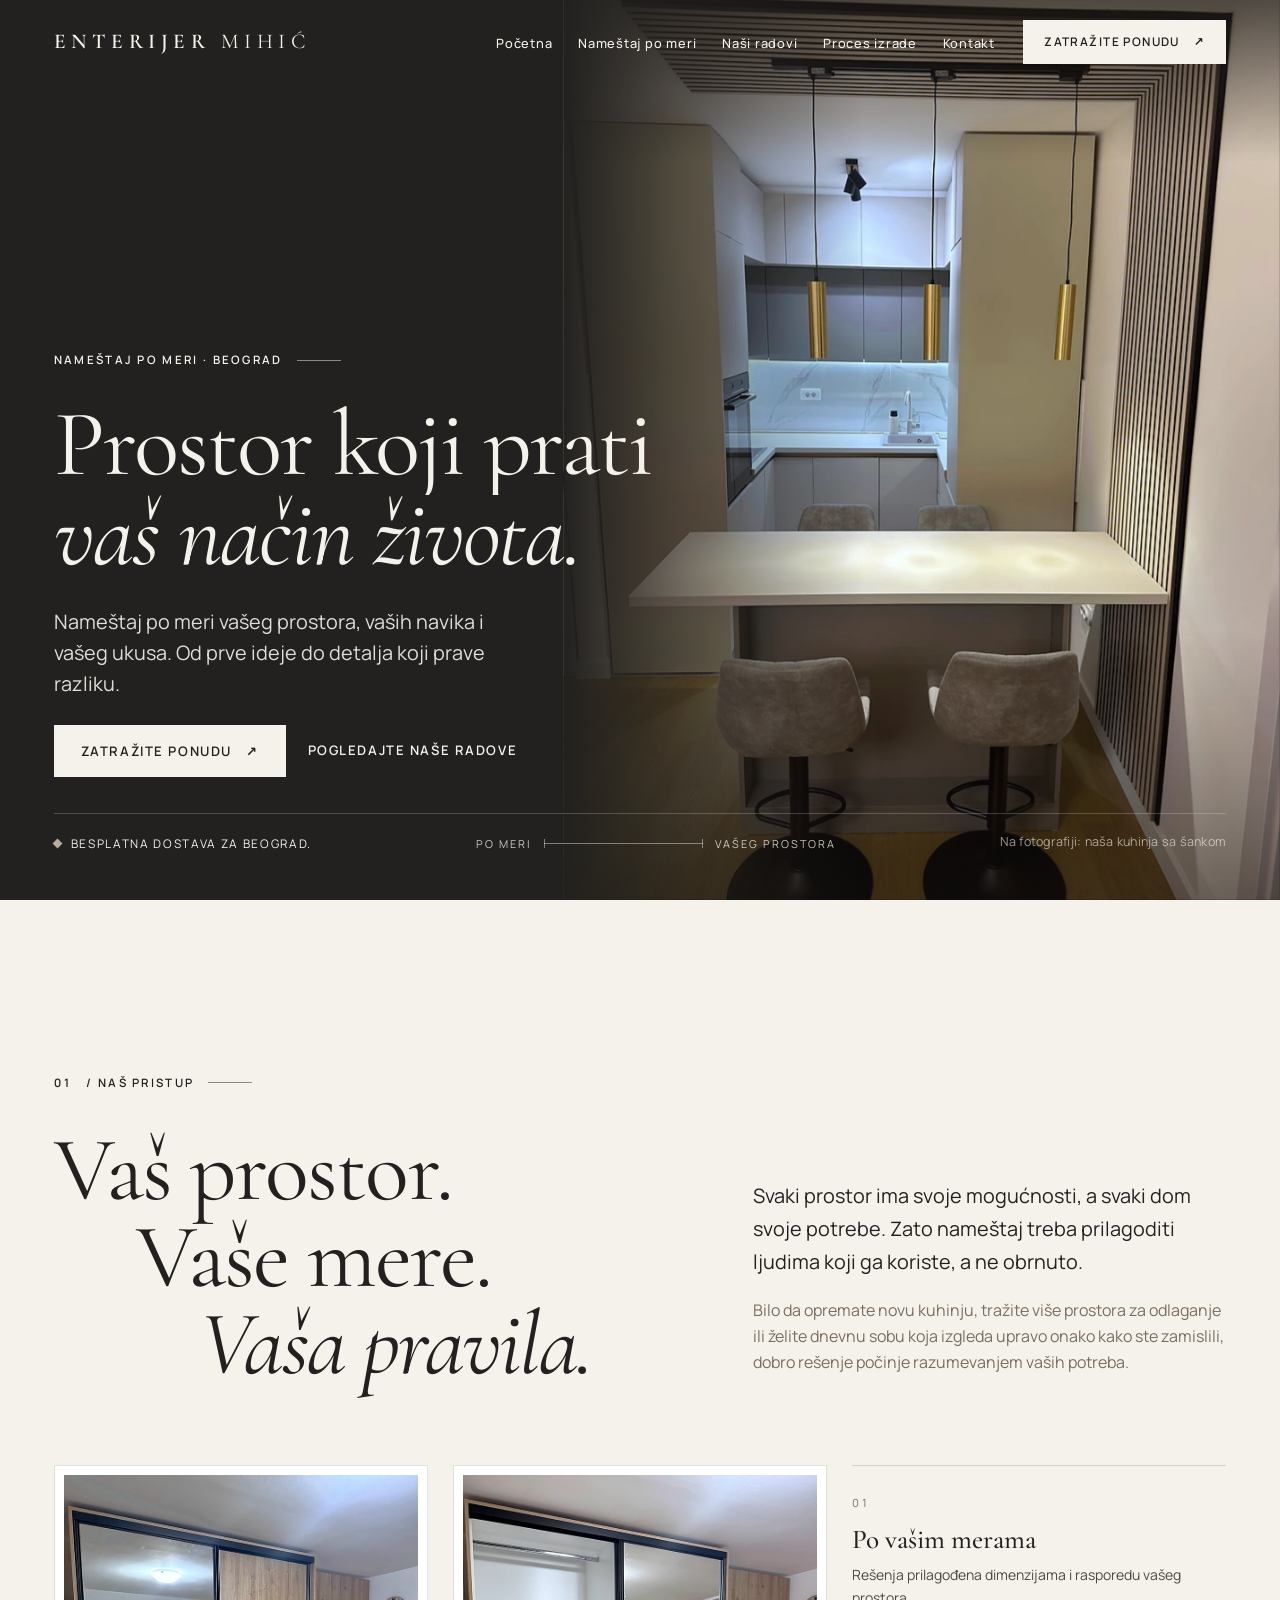
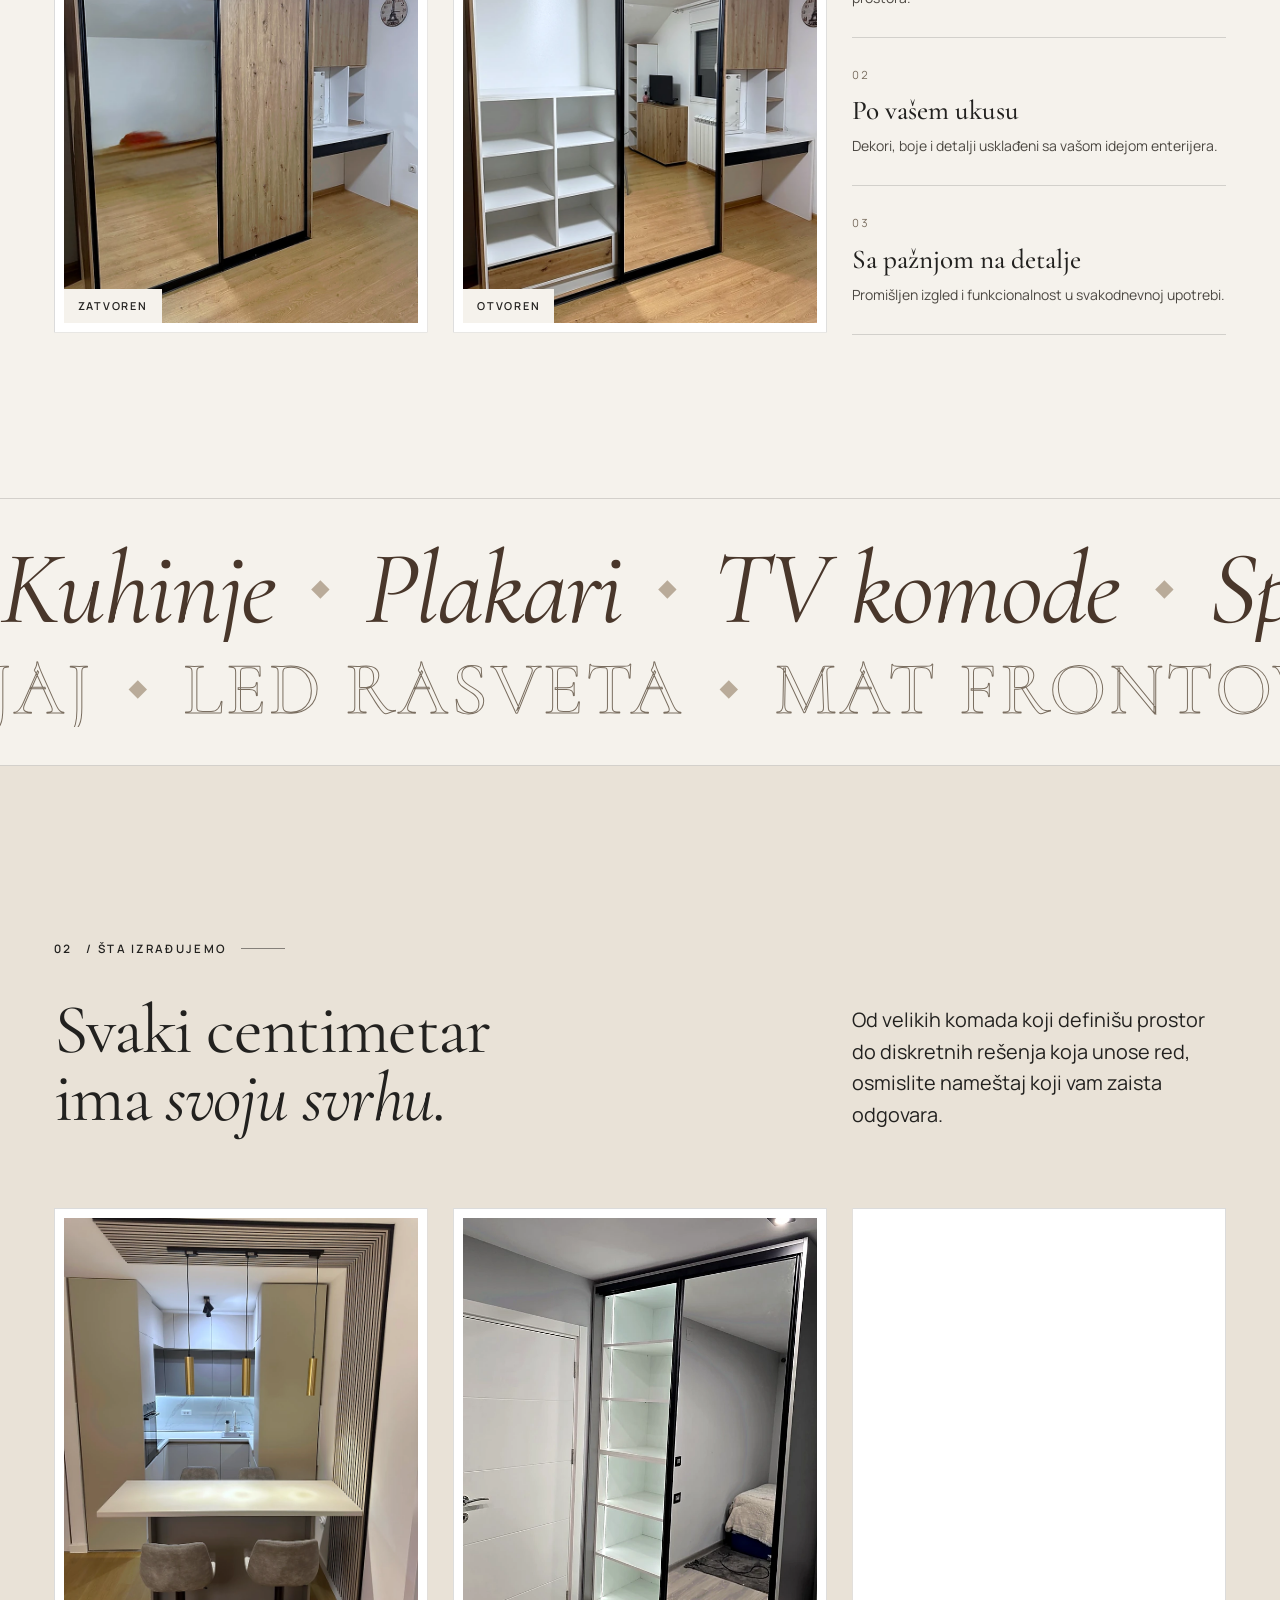
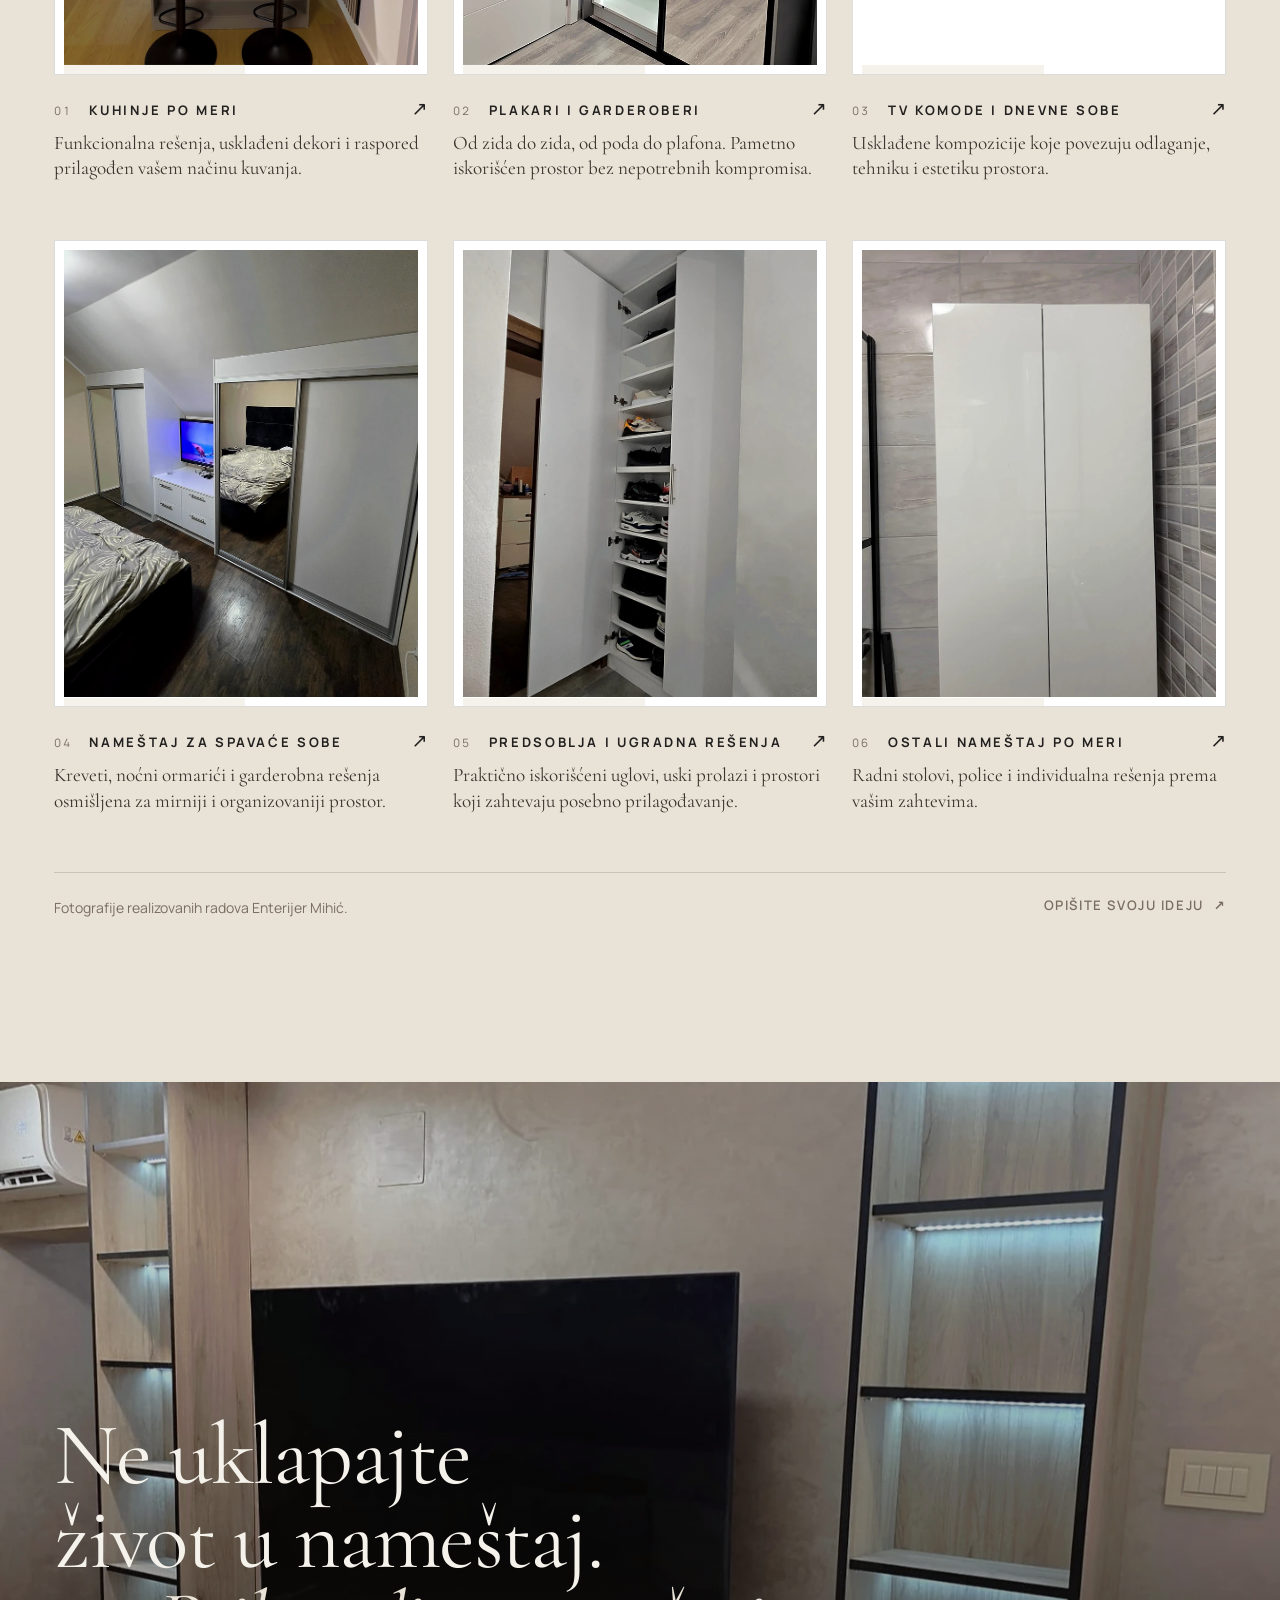
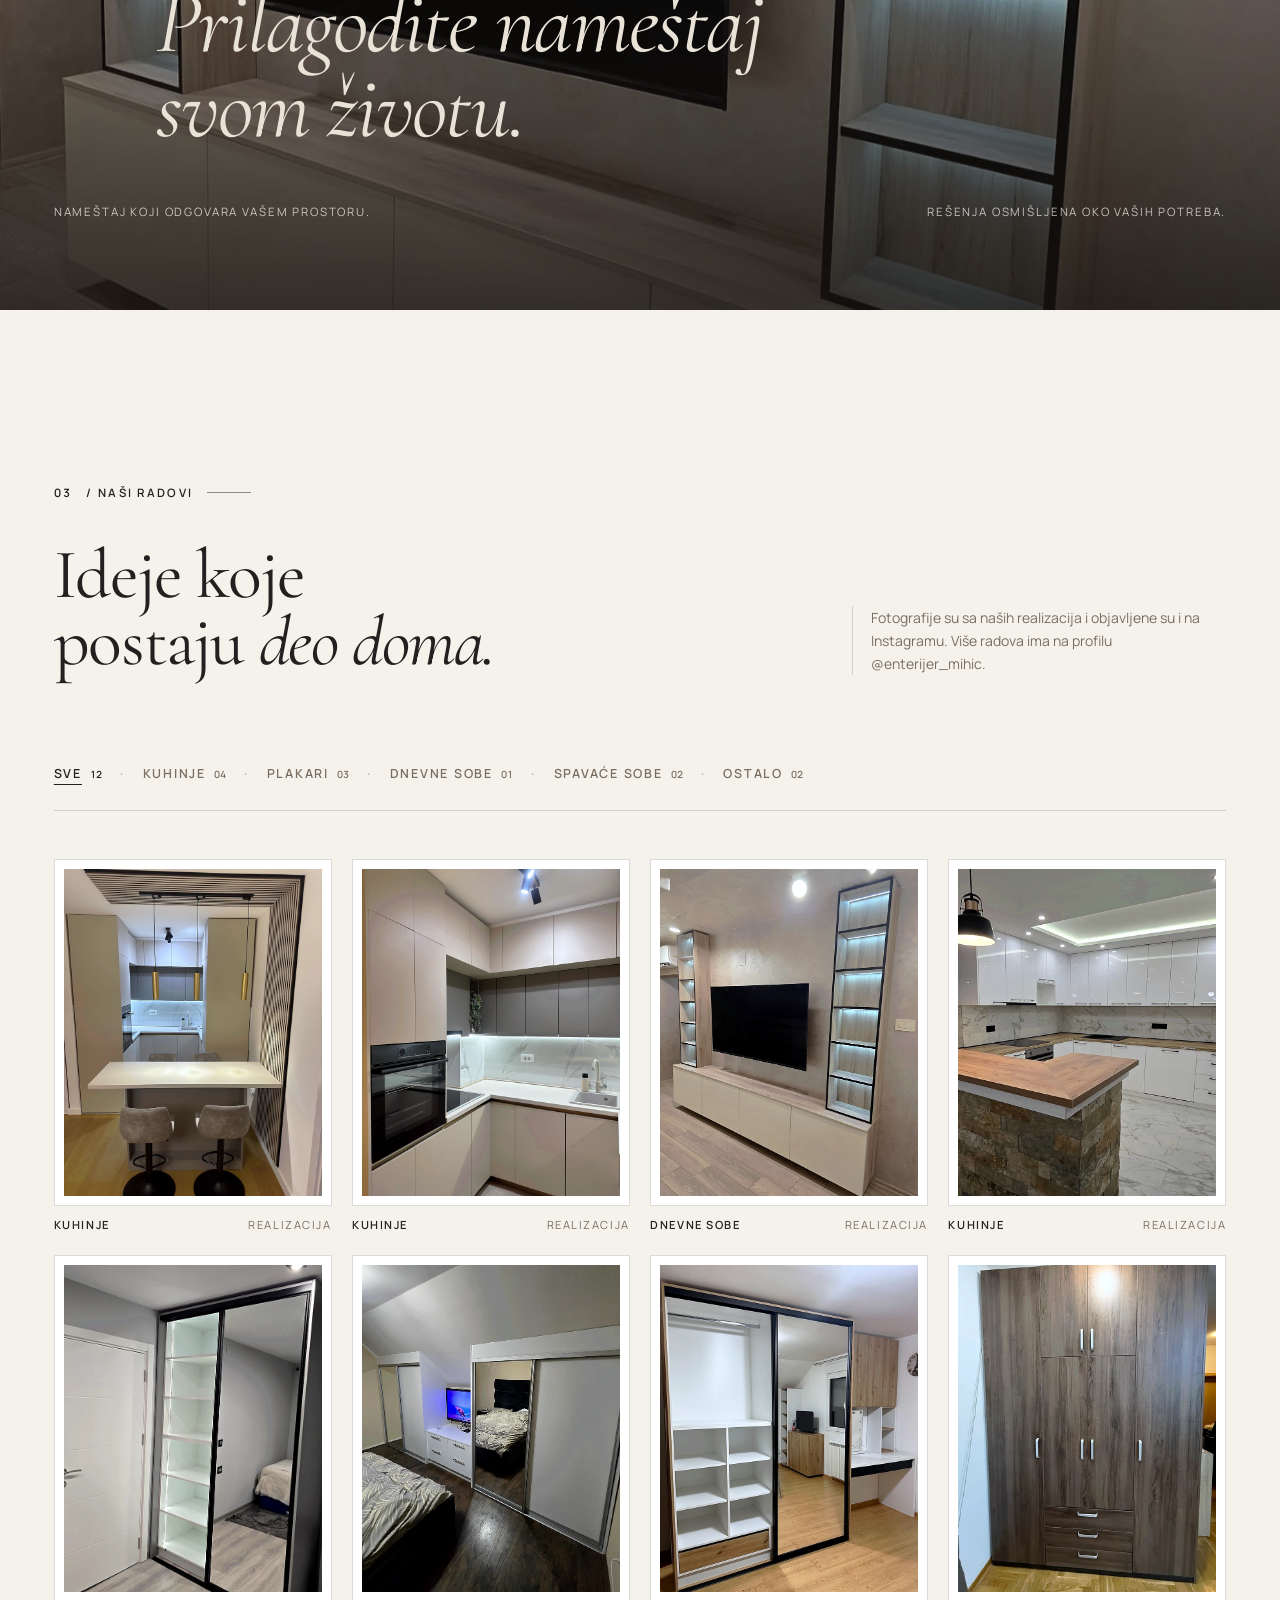
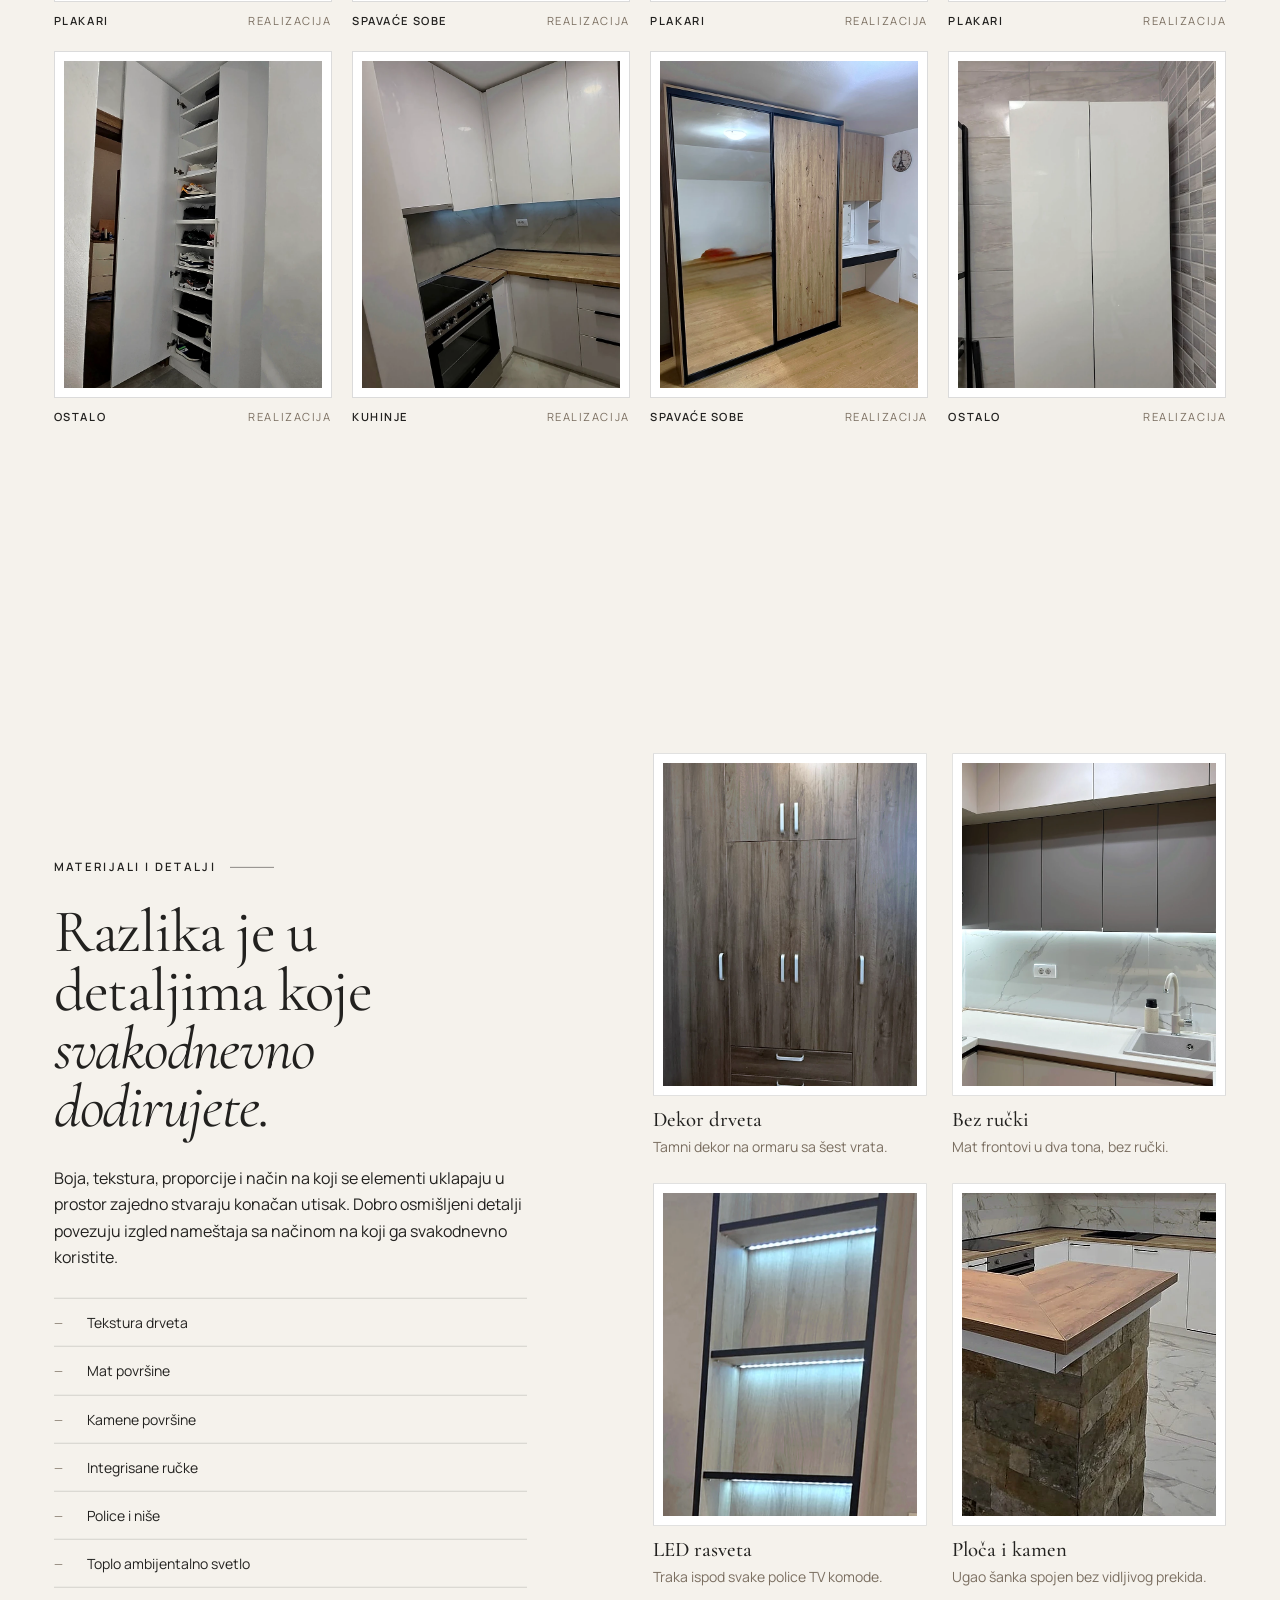
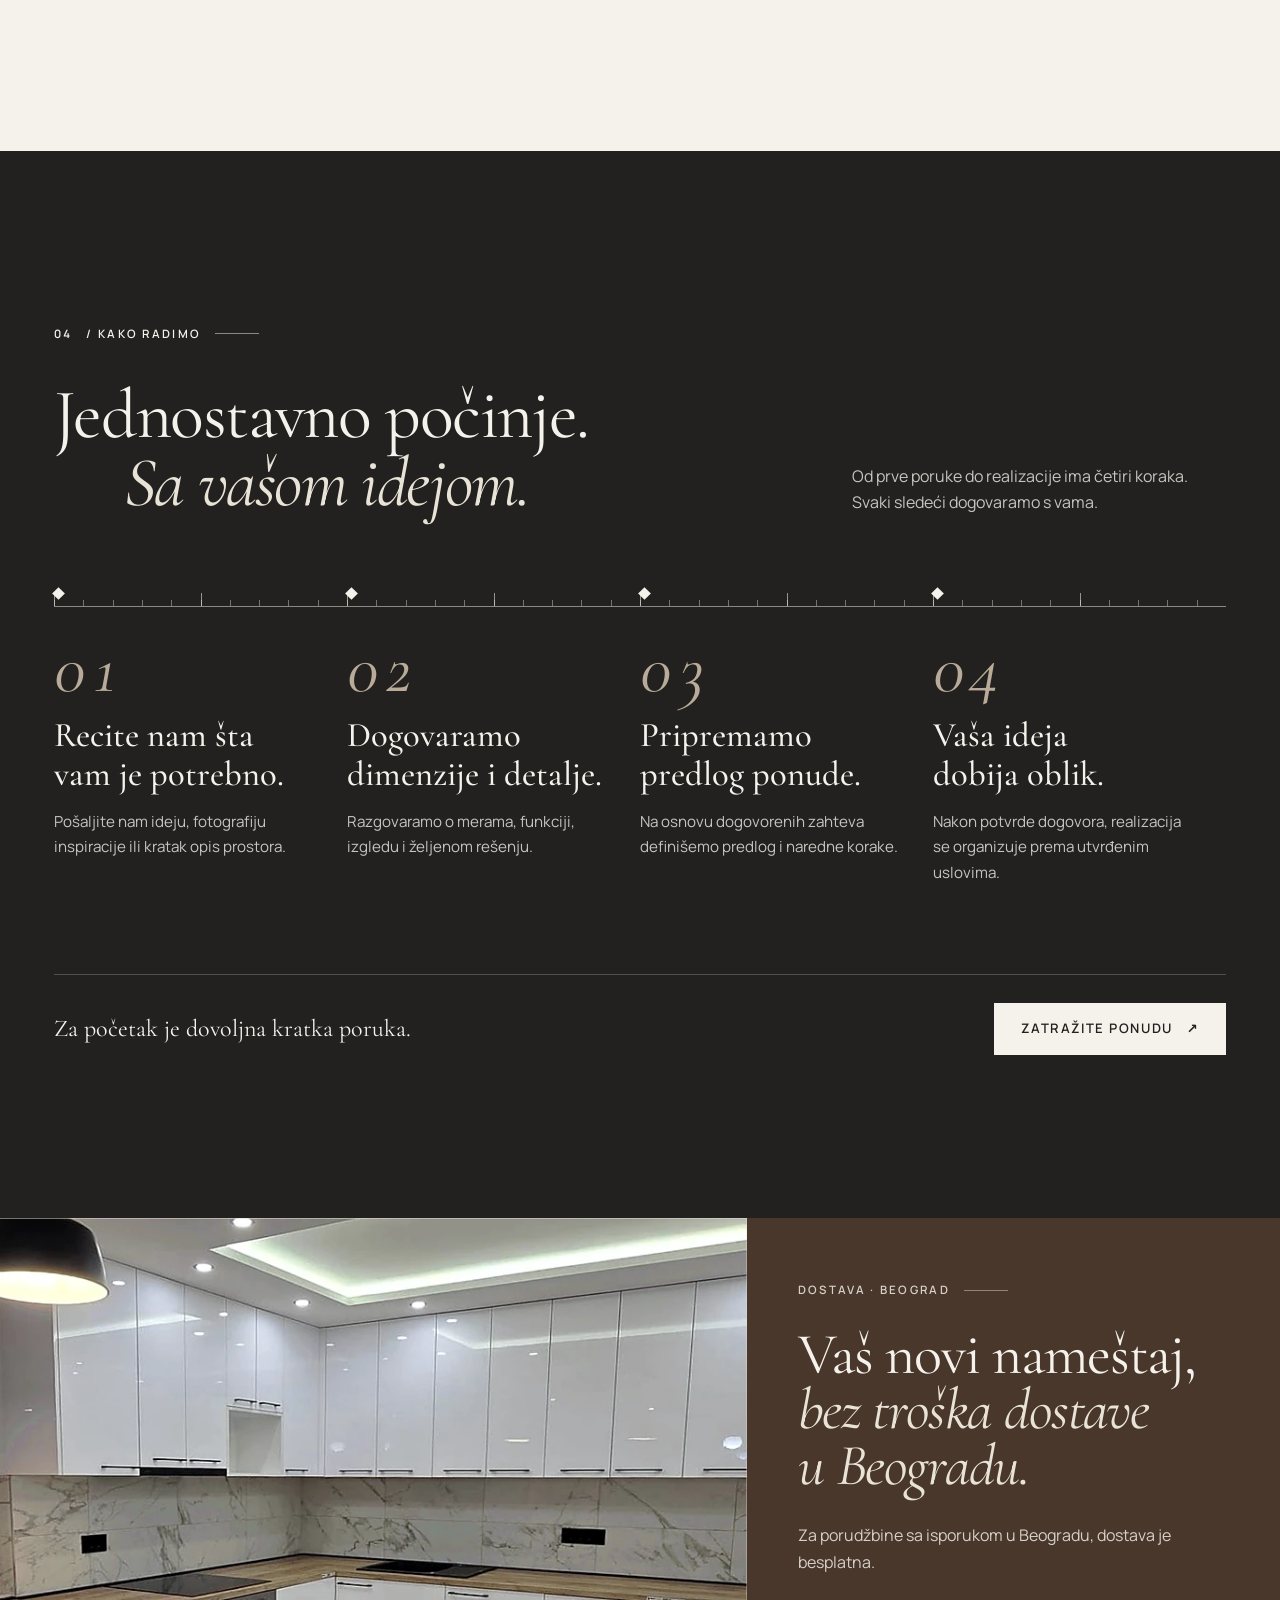
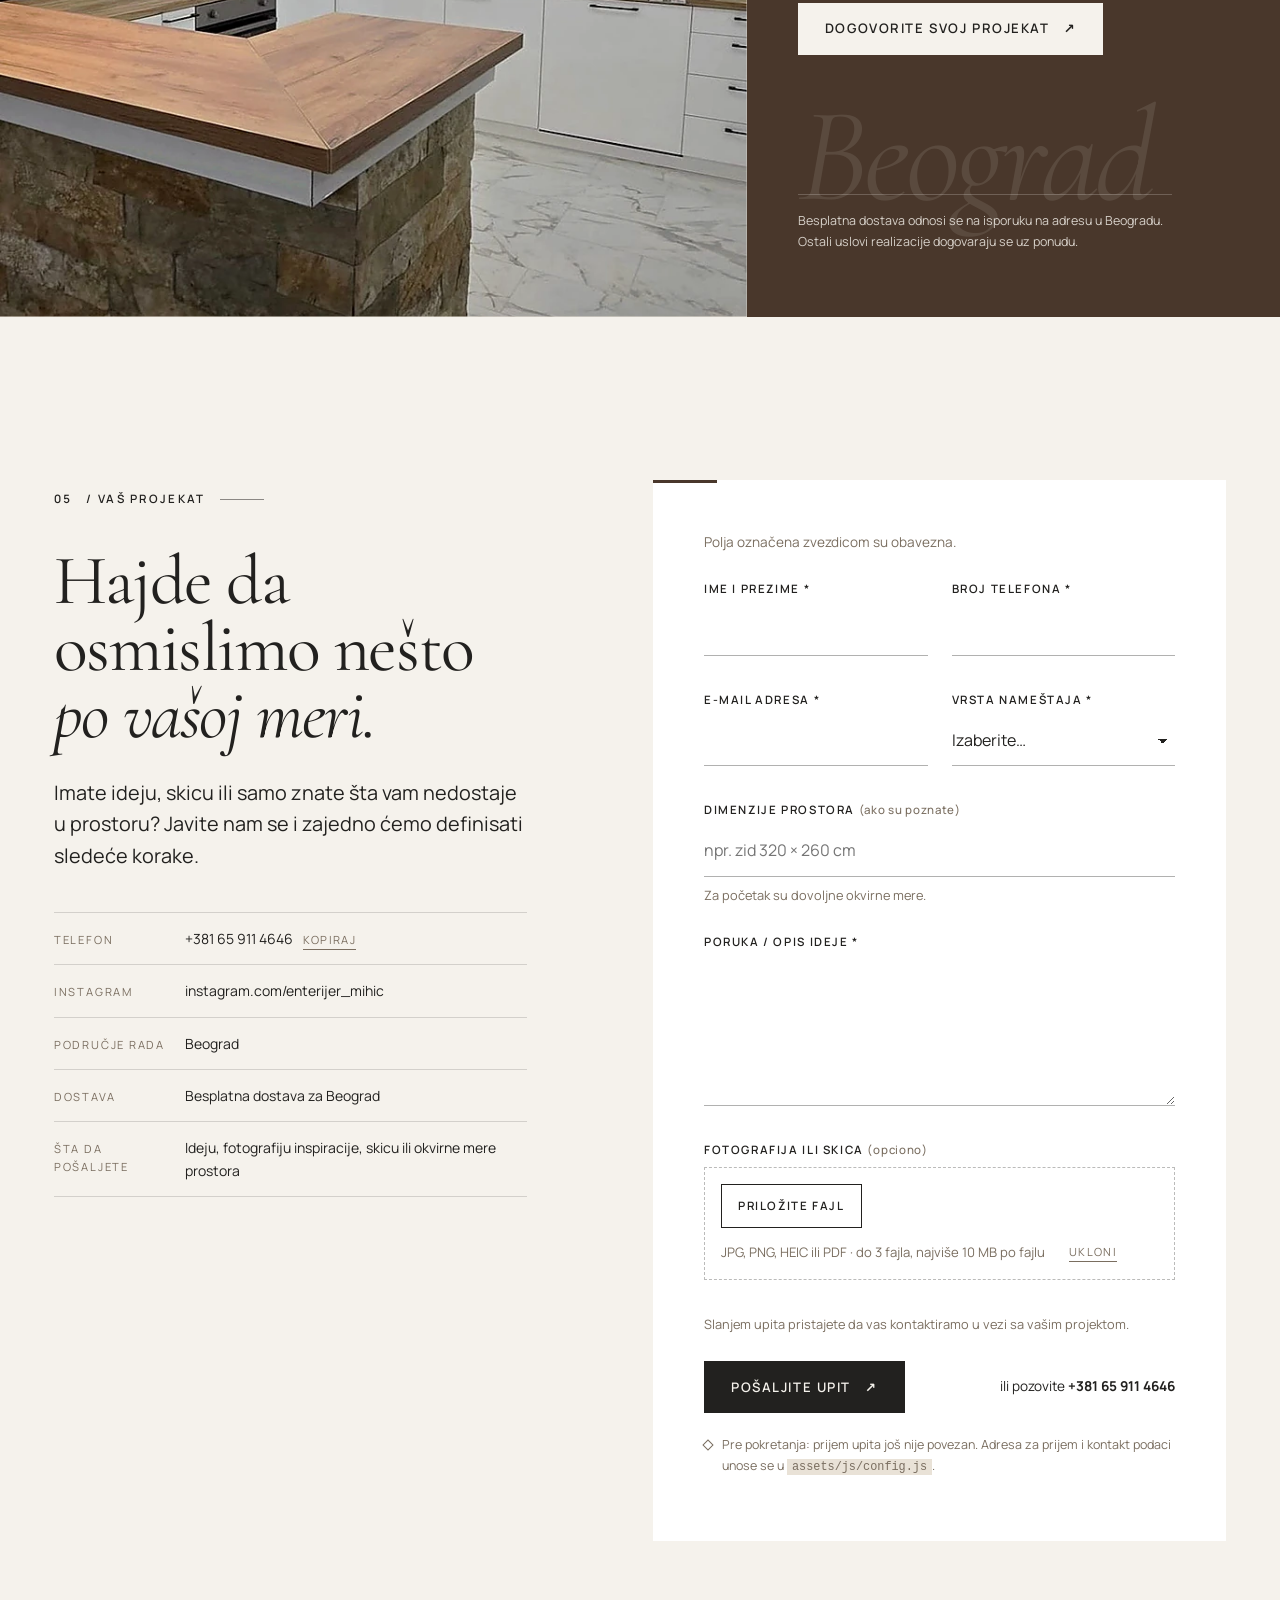
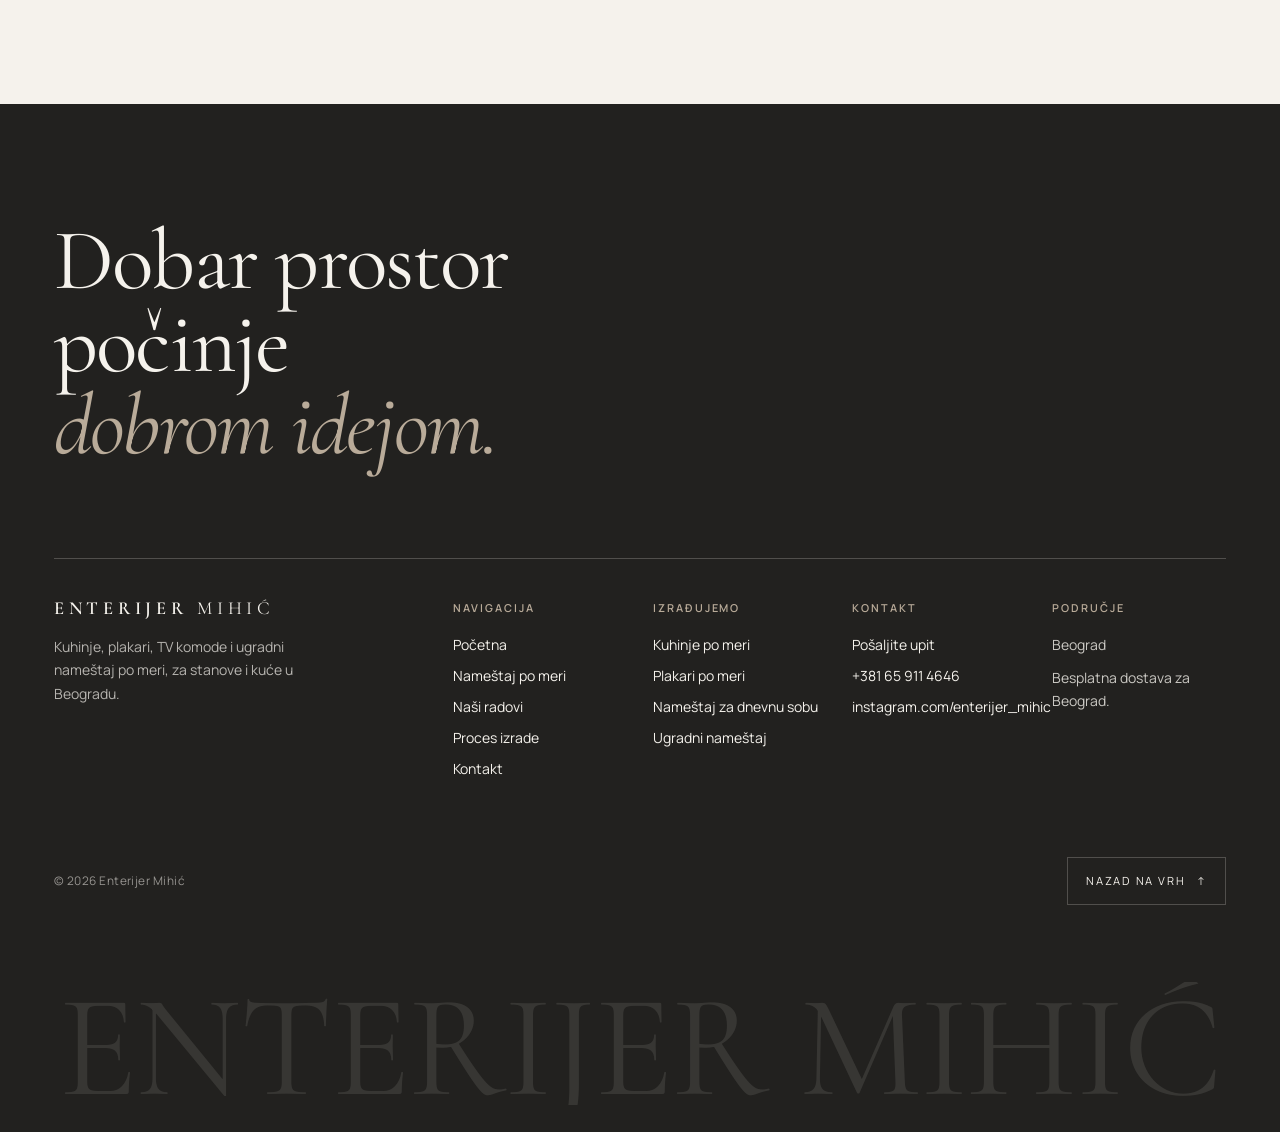
==== commit 8d14ebe7: "Popravka prikaza posle novog otpremanja - index.html: verzija u adresama CSS/JS (?v=20261120), da pr" ====
--- a/index.html
+++ b/index.html
@@ -7,14 +7,14 @@
 <meta name="claude:viewport-fit-sides" content="cover">
 <meta name="description" content="Nameštaj po meri vašeg prostora i ukusa. Kuhinje, plakari, TV komode i druga rešenja po meri. Besplatna dostava za Beograd.">
 <meta name="theme-color" content="#22211F">
-<link rel="canonical" href="https://vilceknenad1.github.io/Enterijer-Mihic/">
-<meta property="og:url" content="https://vilceknenad1.github.io/Enterijer-Mihic/">
+<link rel="canonical" href="https://vilceknenad1.github.io/Mihic-entrerijer/">
+<meta property="og:url" content="https://vilceknenad1.github.io/Mihic-entrerijer/">
 <meta property="og:type" content="website">
 <meta property="og:locale" content="sr_RS">
 <meta property="og:site_name" content="Enterijer Mihić">
 <meta property="og:title" content="Enterijer Mihić | Nameštaj po meri Beograd">
 <meta property="og:description" content="Nameštaj po meri vašeg prostora i ukusa. Kuhinje, plakari, TV komode i druga rešenja po meri. Besplatna dostava za Beograd.">
-<meta property="og:image" content="https://vilceknenad1.github.io/Enterijer-Mihic/assets/img/og-image.jpg">
+<meta property="og:image" content="https://vilceknenad1.github.io/Mihic-entrerijer/assets/img/og-image.jpg">
 <meta property="og:image:width" content="1200">
 <meta property="og:image:height" content="630">
 <meta property="og:image:alt" content="Kuhinja po meri sa šankom, zidnom oblogom od letvica i zlatnim visilicama">
@@ -24,7 +24,7 @@
 <link rel="preconnect" href="https://fonts.gstatic.com" crossorigin>
 <link rel="stylesheet" href="https://fonts.googleapis.com/css2?family=Cormorant+Garamond:ital,wght@0,400;0,500;0,600;1,400;1,500&family=Manrope:wght@400;500;600;700&display=swap">
 <link rel="preload" as="image" href="assets/img/rkuhinjasank-1200.webp" imagesrcset="assets/img/rkuhinjasank-800.webp 800w, assets/img/rkuhinjasank-1200.webp 1200w, assets/img/rkuhinjasank-1600.webp 1600w" imagesizes="(min-width: 1025px) 56vw, 100vw">
-<link rel="stylesheet" href="assets/css/main.css">
+<link rel="stylesheet" href="assets/css/main.css?v=20261120">
 <script>(function(d){try{if(!matchMedia("(prefers-reduced-motion: reduce)").matches){d.classList.add("fx");var seen=0;try{seen=sessionStorage.getItem("em-intro")}catch(e){}if(!navigator.webdriver&&!seen)d.classList.add("fx-load")}}catch(e){}})(document.documentElement)</script>
 </head>
 <body>
@@ -500,8 +500,8 @@
 <script src="https://cdnjs.cloudflare.com/ajax/libs/gsap/3.12.5/gsap.min.js"></script>
 <script src="https://cdnjs.cloudflare.com/ajax/libs/gsap/3.12.5/ScrollTrigger.min.js"></script>
 <script src="https://cdn.jsdelivr.net/npm/lenis@1.1.13/dist/lenis.min.js"></script>
-<script src="assets/js/config.js"></script>
-<script src="assets/js/fx.js"></script>
-<script src="assets/js/main.js"></script>
+<script src="assets/js/config.js?v=20261120"></script>
+<script src="assets/js/fx.js?v=20261120"></script>
+<script src="assets/js/main.js?v=20261120"></script>
 </body>
 </html>
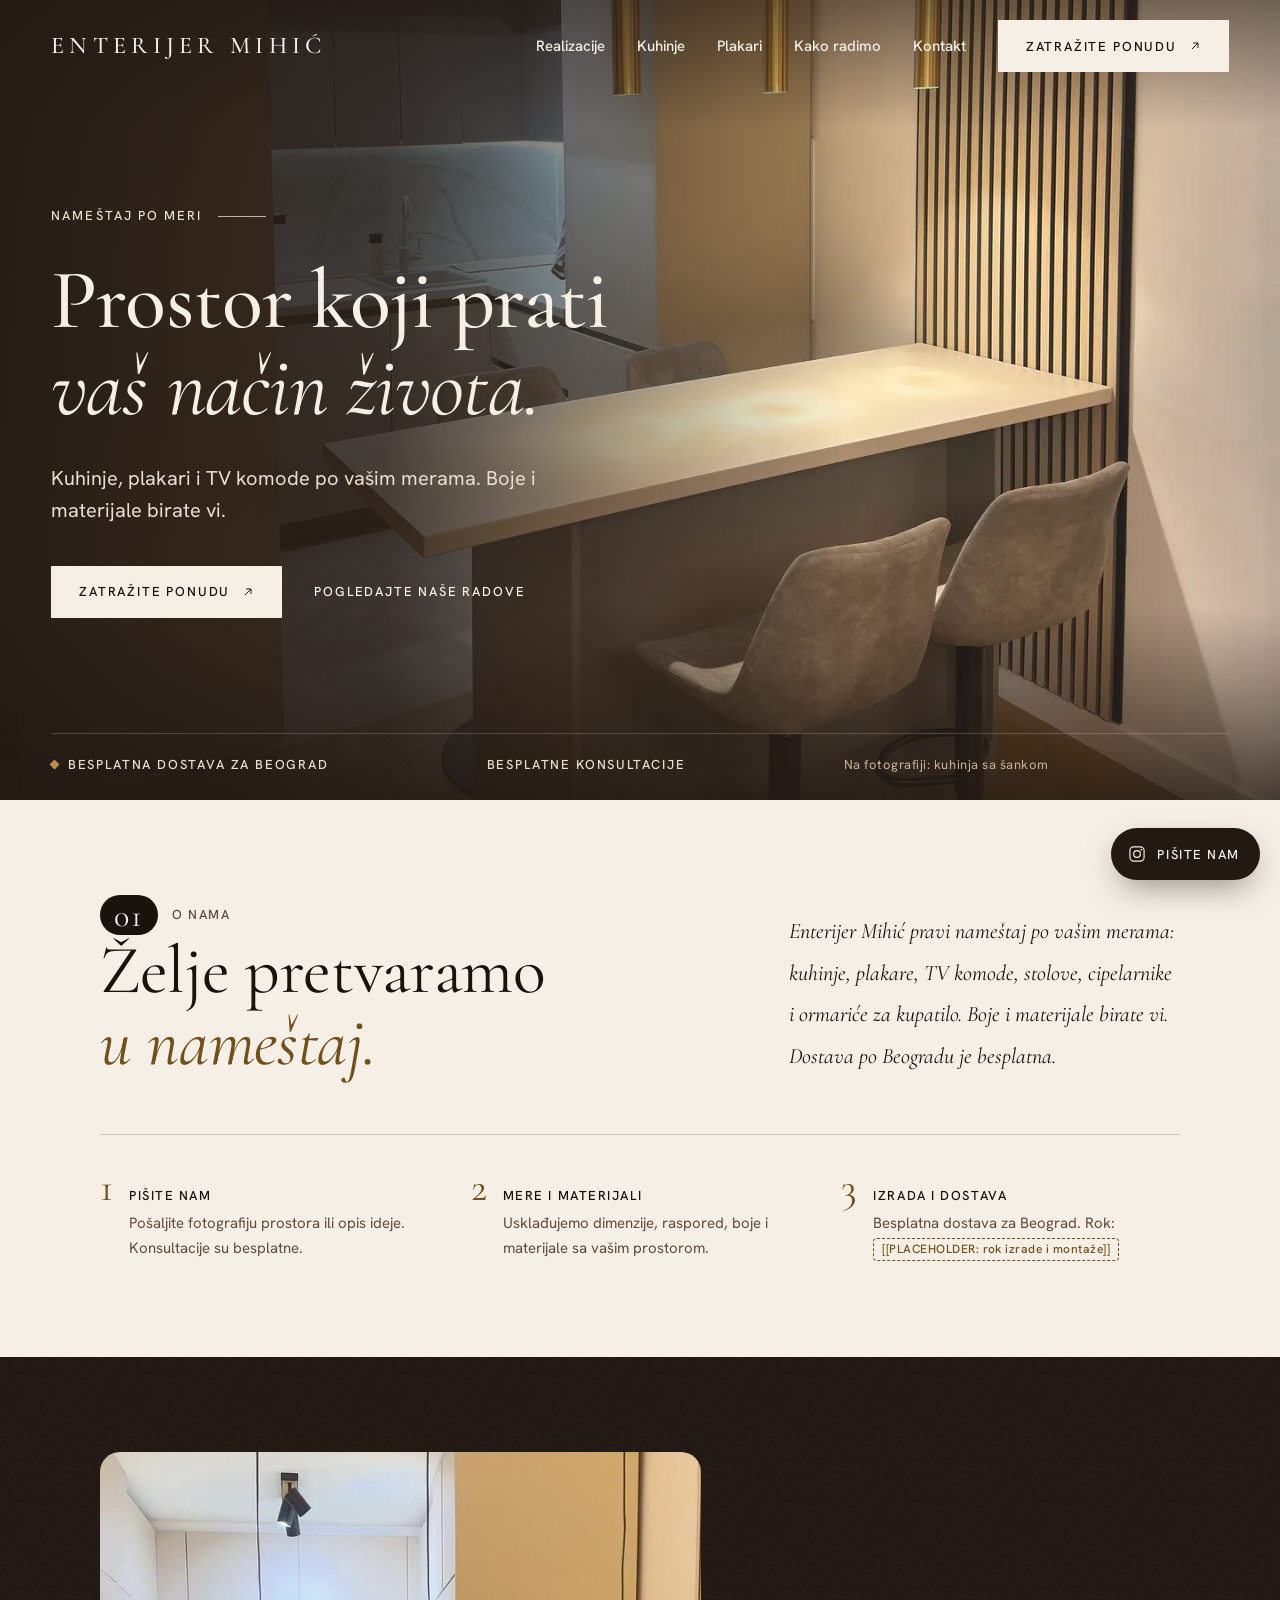
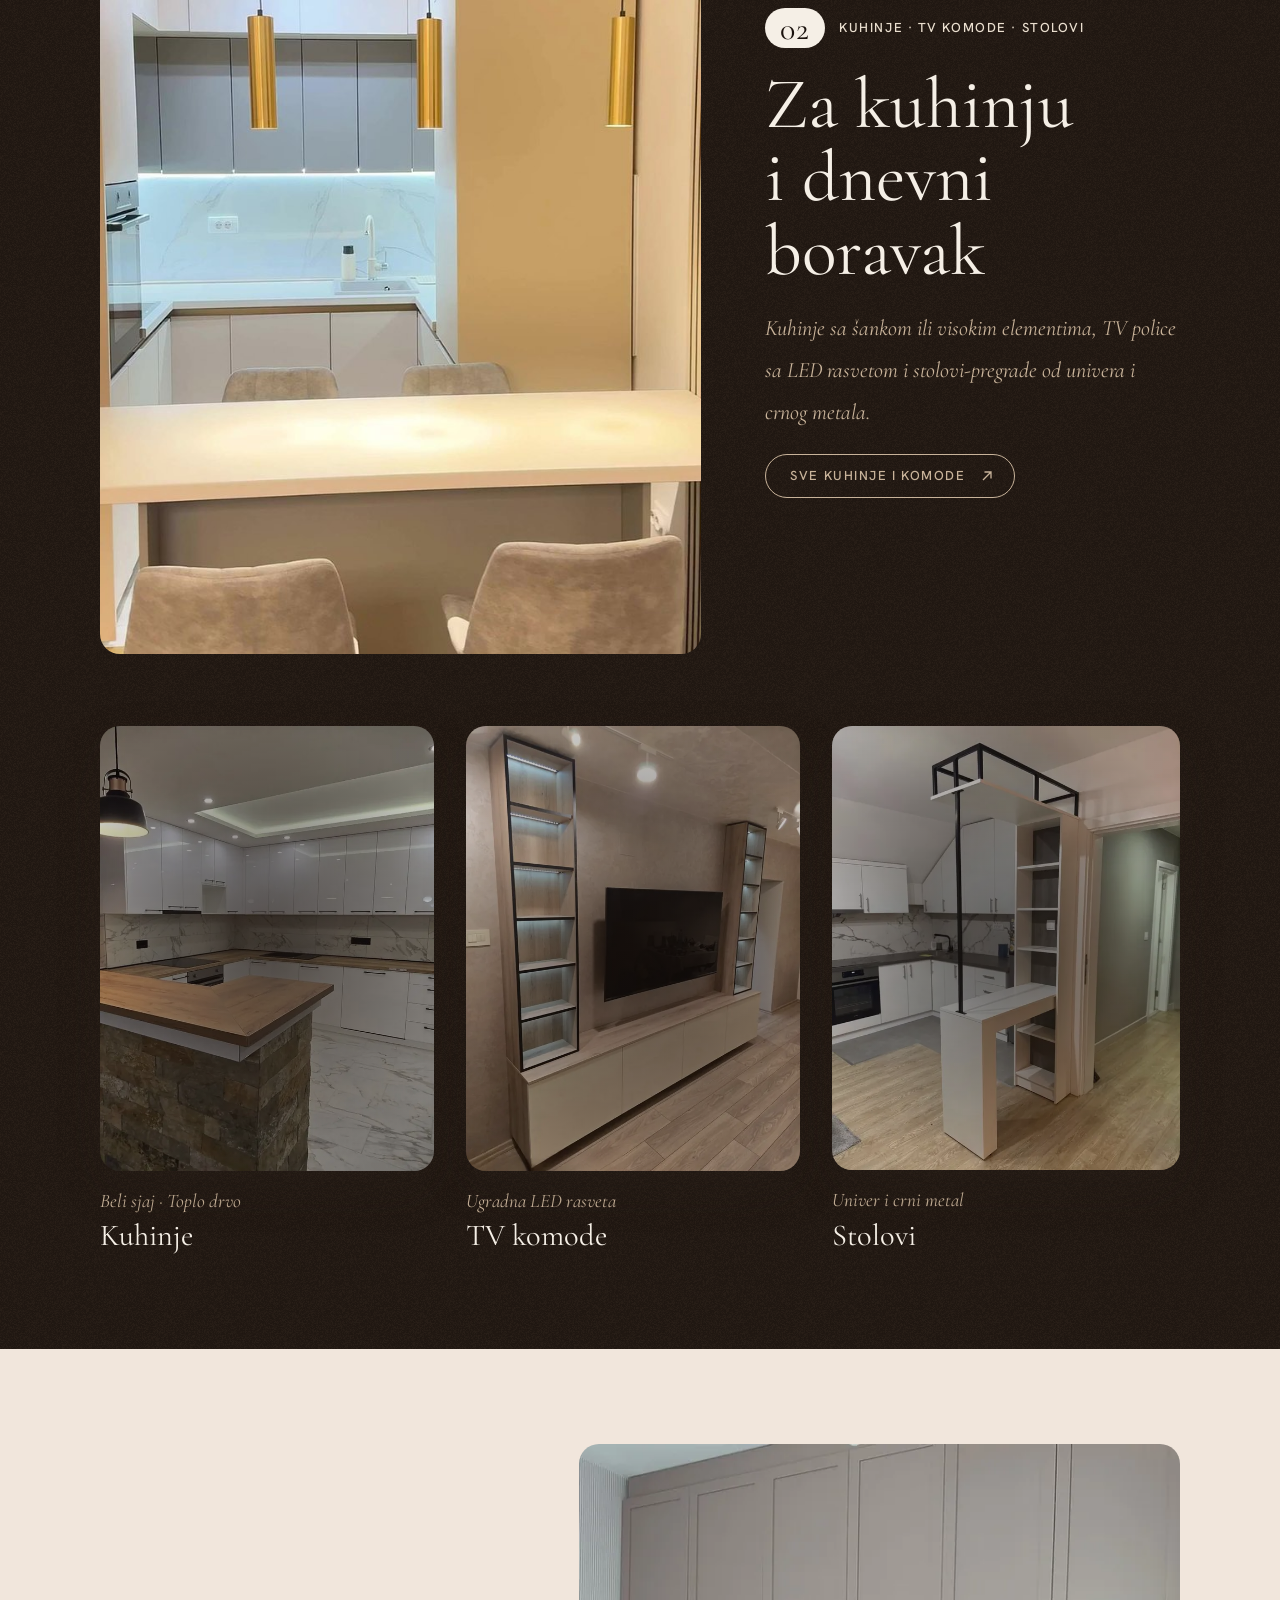
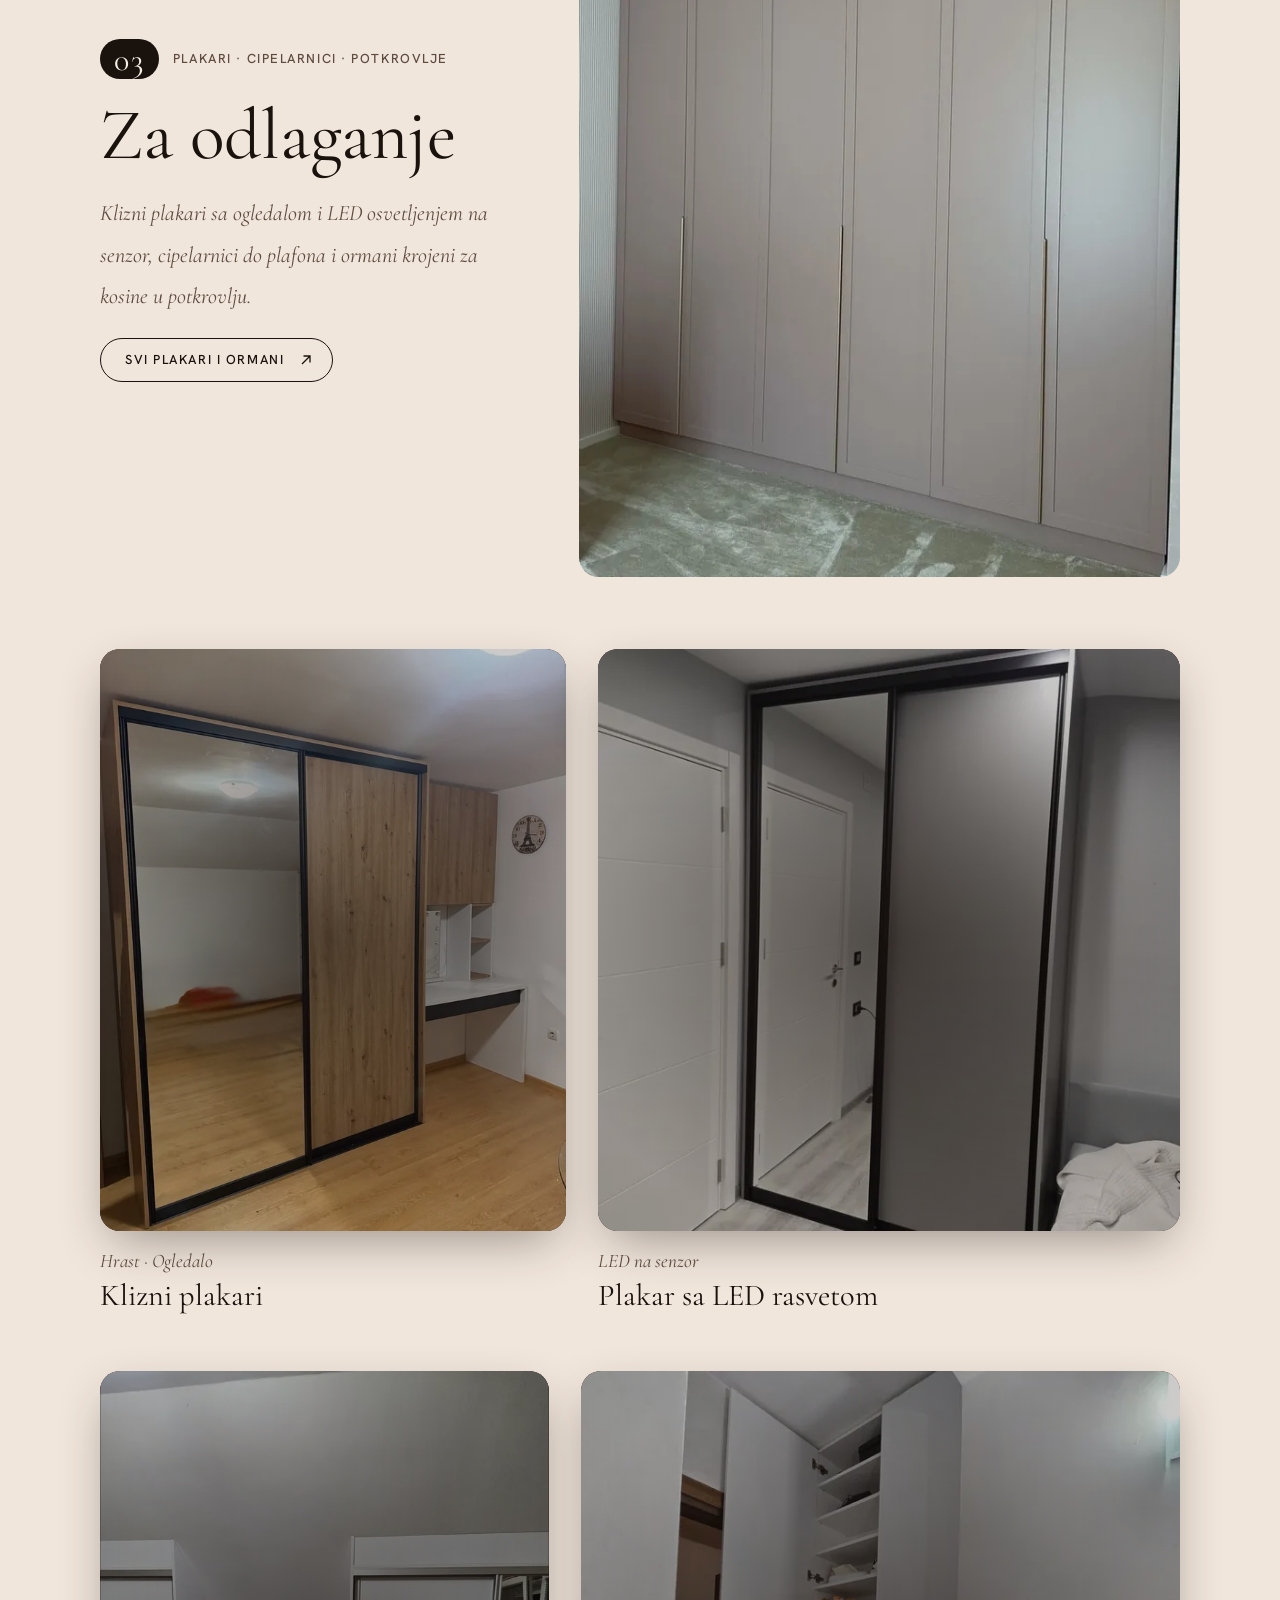
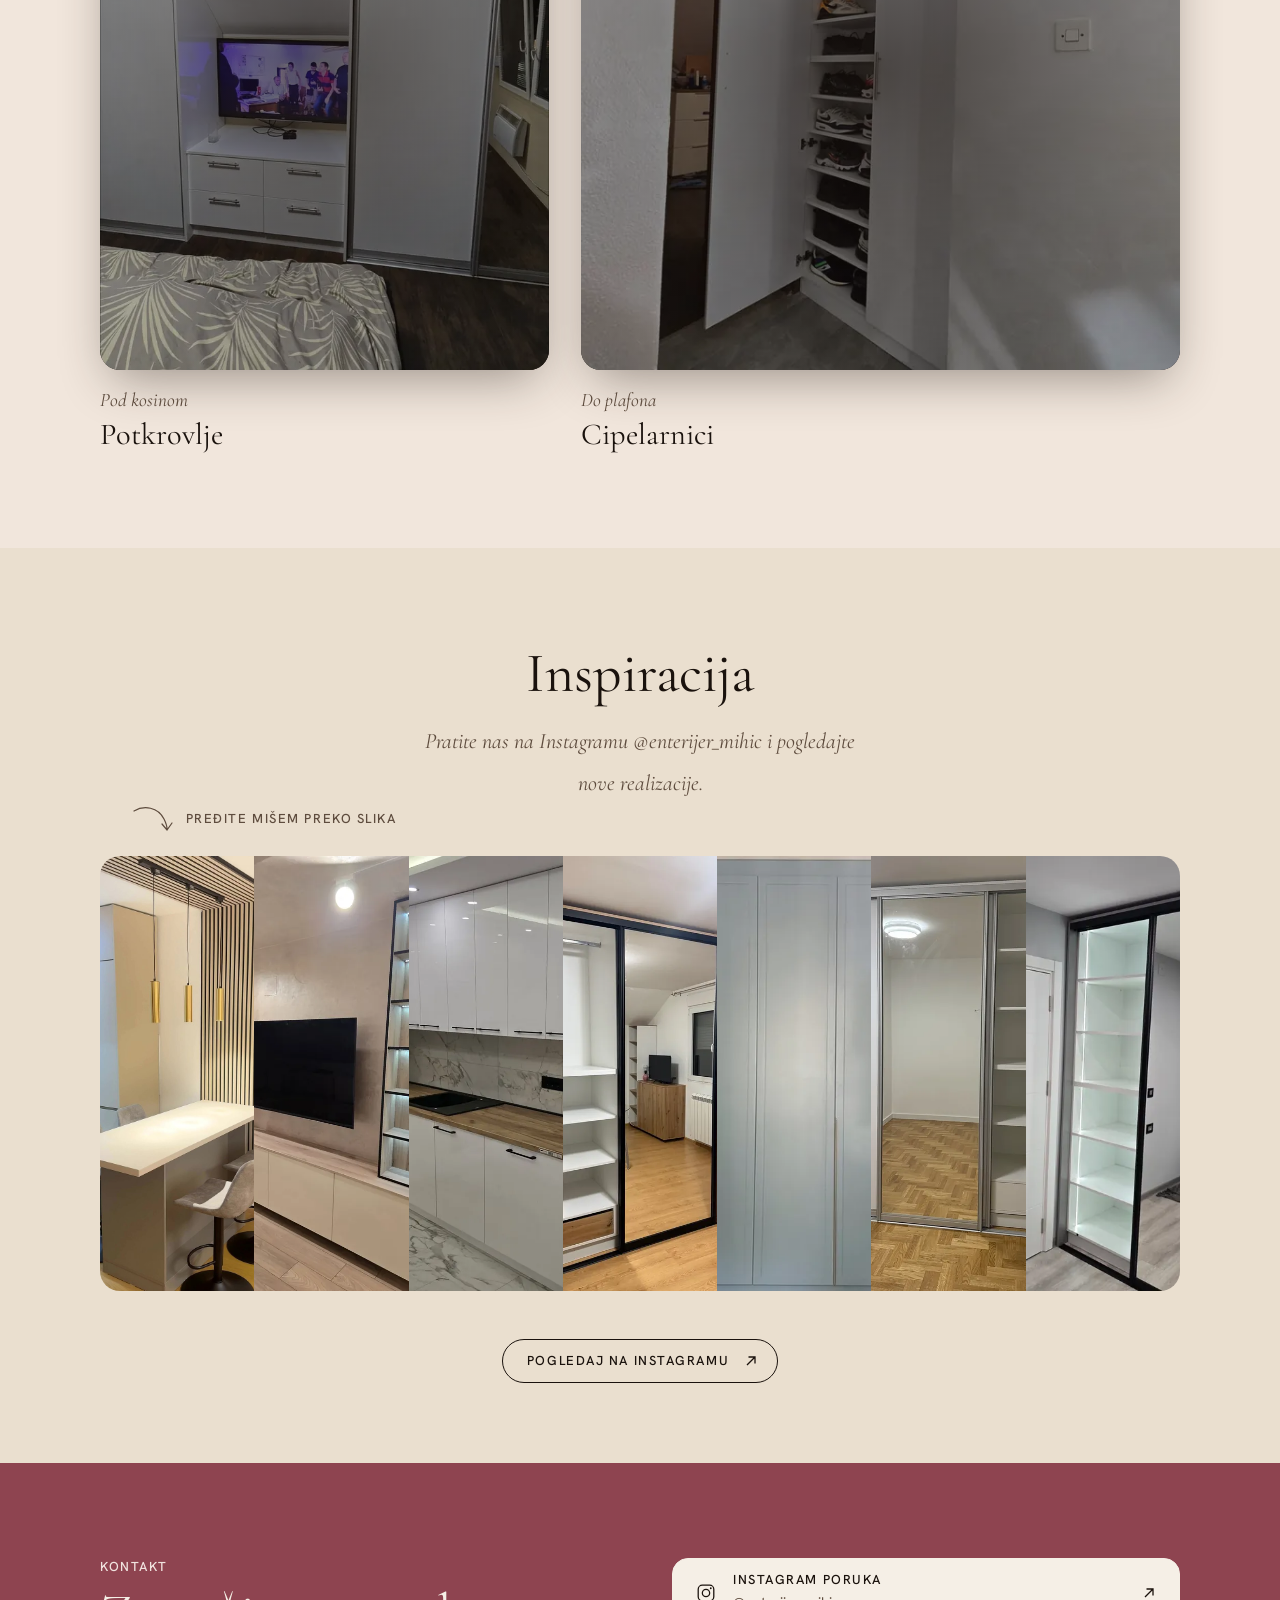
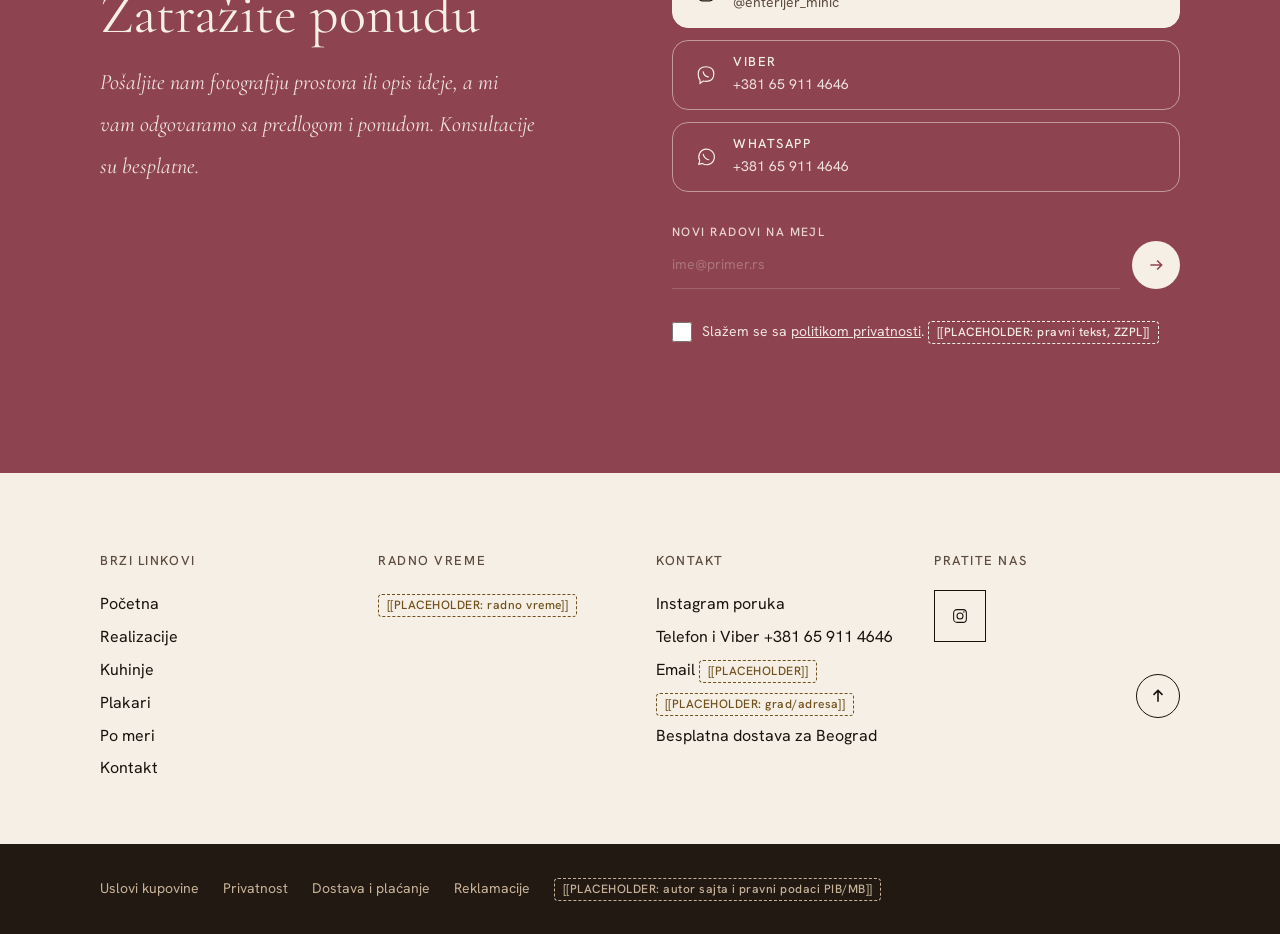
==== commit 81cf70ea: "Vraćena verzija na kojoj smo radili Sajt je ponovo verzija iz commit-a d955f45 (tamni hero, mobilna " ====
--- a/index.html
+++ b/index.html
@@ -3,505 +3,204 @@
 <head>
 <meta charset="utf-8">
 <meta name="viewport" content="width=device-width, initial-scale=1, viewport-fit=cover">
-<title>Enterijer Mihić | Nameštaj po meri Beograd</title>
-<meta name="claude:viewport-fit-sides" content="cover">
-<meta name="description" content="Nameštaj po meri vašeg prostora i ukusa. Kuhinje, plakari, TV komode i druga rešenja po meri. Besplatna dostava za Beograd.">
-<meta name="theme-color" content="#22211F">
-<link rel="canonical" href="https://vilceknenad1.github.io/Mihic-entrerijer/">
-<meta property="og:url" content="https://vilceknenad1.github.io/Mihic-entrerijer/">
+<title>Enterijer Mihić — Nameštaj po vašoj meri</title>
+<meta name="description" content="Nameštaj po vašim merama: kuhinje, plakari, TV komode, stolovi, cipelarnici i komadi za kupatilo. Besplatna dostava za Beograd.">
+<meta property="og:title" content="Enterijer Mihić — Nameštaj po vašoj meri">
+<meta property="og:description" content="Kuhinje, plakari i nameštaj po meri. Besplatna dostava za Beograd.">
+<meta property="og:image" content="assets/img/01.webp">
+<meta property="og:locale" content="sr_RS">
 <meta property="og:type" content="website">
-<meta property="og:locale" content="sr_RS">
-<meta property="og:site_name" content="Enterijer Mihić">
-<meta property="og:title" content="Enterijer Mihić | Nameštaj po meri Beograd">
-<meta property="og:description" content="Nameštaj po meri vašeg prostora i ukusa. Kuhinje, plakari, TV komode i druga rešenja po meri. Besplatna dostava za Beograd.">
-<meta property="og:image" content="https://vilceknenad1.github.io/Mihic-entrerijer/assets/img/og-image.jpg">
-<meta property="og:image:width" content="1200">
-<meta property="og:image:height" content="630">
-<meta property="og:image:alt" content="Kuhinja po meri sa šankom, zidnom oblogom od letvica i zlatnim visilicama">
-<meta name="twitter:card" content="summary_large_image">
-<link rel="icon" href="data:image/svg+xml,%3Csvg xmlns='http://www.w3.org/2000/svg' viewBox='0 0 64 64'%3E%3Crect width='64' height='64' fill='%2349372B'/%3E%3Ctext x='32' y='44' font-family='Georgia,serif' font-size='34' fill='%23F5F2EC' text-anchor='middle'%3EM%3C/text%3E%3C/svg%3E">
-<link rel="preconnect" href="https://fonts.googleapis.com">
-<link rel="preconnect" href="https://fonts.gstatic.com" crossorigin>
-<link rel="stylesheet" href="https://fonts.googleapis.com/css2?family=Cormorant+Garamond:ital,wght@0,400;0,500;0,600;1,400;1,500&family=Manrope:wght@400;500;600;700&display=swap">
-<link rel="preload" as="image" href="assets/img/rkuhinjasank-1200.webp" imagesrcset="assets/img/rkuhinjasank-800.webp 800w, assets/img/rkuhinjasank-1200.webp 1200w, assets/img/rkuhinjasank-1600.webp 1600w" imagesizes="(min-width: 1025px) 56vw, 100vw">
-<link rel="stylesheet" href="assets/css/main.css?v=20261120">
-<script>(function(d){try{if(!matchMedia("(prefers-reduced-motion: reduce)").matches){d.classList.add("fx");var seen=0;try{seen=sessionStorage.getItem("em-intro")}catch(e){}if(!navigator.webdriver&&!seen)d.classList.add("fx-load")}}catch(e){}})(document.documentElement)</script>
+<meta name="theme-color" content="#221913">
+<link rel="icon" href="favicon.png" type="image/png">
+<link rel="preload" href="assets/fonts/cormorant-garamond-latin-500-normal.woff2" as="font" type="font/woff2" crossorigin>
+<link rel="preload" href="assets/fonts/hanken-grotesk-latin-400-normal.woff2" as="font" type="font/woff2" crossorigin>
+<link rel="preload" as="image" href="assets/img/hero-desktop-1440.webp" imagesrcset="assets/img/hero-desktop-960.webp 960w, assets/img/hero-desktop-1440.webp 1440w, assets/img/hero-desktop.webp 2400w" imagesizes="100vw" media="(min-width: 901px)" fetchpriority="high">
+<link rel="preload" as="image" href="assets/img/hero-mobilni-800.webp" imagesrcset="assets/img/hero-mobilni-800.webp 800w, assets/img/hero-mobilni.webp 1200w" imagesizes="100vw" media="(max-width: 900px)" fetchpriority="high">
+<link rel="stylesheet" href="assets/css/fonts.css?v=20261120m">
+<link rel="stylesheet" href="assets/css/main.css?v=20261120m">
+<script type="application/ld+json">{"@context":"https://schema.org","@type":"FurnitureStore","name":"Enterijer Mihić","slogan":"Nameštaj po vašim merama","telephone":"+381659114646","sameAs":["https://www.instagram.com/enterijer_mihic/"]}</script>
 </head>
 <body>
-<a class="skip" href="#sadrzaj">Preskoči na sadržaj</a>
-<div class="loader-trail" aria-hidden="true"></div>
-<div class="loader" aria-hidden="true">
-  <div class="loader__in">
-    <p class="loader__mark"><b>Enterijer</b> <span>Mihić</span></p>
-    <div class="loader__kota"><span class="loader__line"></span></div>
-    <div class="loader__meta"><span>Nameštaj po meri · Beograd</span><span><span class="loader__num">0000</span> mm</span></div>
-  </div>
-</div>
-
-<header class="site-header">
-  <div class="wrap site-header__in">
-    <a class="wordmark" href="#pocetna" aria-label="Enterijer Mihić — početna"><b>Enterijer</b><span>Mihić</span></a>
-    <nav class="nav" aria-label="Glavna navigacija">
-      <ul>
-        <li><a class="u-link" href="#pocetna">Početna</a></li>
-        <li><a class="u-link" href="#namestaj-po-meri">Nameštaj po meri</a></li>
-        <li><a class="u-link" href="#nasi-radovi">Naši radovi</a></li>
-        <li><a class="u-link" href="#proces-izrade">Proces izrade</a></li>
-        <li><a class="u-link" href="#kontakt">Kontakt</a></li>
-      </ul>
-      <a class="btn" href="#kontakt">Zatražite ponudu <span class="arr" aria-hidden="true">↗</span></a>
-      <button class="menu-btn" type="button" aria-expanded="false" aria-controls="mobile-menu"><span class="menu-btn__txt">Meni</span><span class="menu-btn__bars" aria-hidden="true"></span></button>
-    </nav>
-  </div>
+<div class="ed" data-root id="top">
+<a class="skip" href="#main">Preskoči na sadržaj</a>
+<div class="cur" data-cur aria-hidden="true"><span>Pogledaj</span></div>
+<a class="fab" href="https://ig.me/m/enterijer_mihic" target="_blank" rel="noopener noreferrer" aria-label="Pišite nam na Instagramu"><svg viewBox="0 0 24 24" aria-hidden="true"><rect x="3.5" y="3.5" width="17" height="17" rx="4.5" fill="none" stroke="currentColor" stroke-width="1.4"></rect><circle cx="12" cy="12" r="4" fill="none" stroke="currentColor" stroke-width="1.4"></circle><circle cx="17.2" cy="6.8" r="1" fill="currentColor"></circle></svg><span>Pišite nam</span></a>
+<nav class="mbar" aria-label="Brzi kontakt" data-mbar><a class="mbar__b" href="tel:+381659114646"><svg viewBox="0 0 24 24" aria-hidden="true"><path d="M6.6 3.5h2.6l1.4 4.2-2 1.4a12 12 0 0 0 6.3 6.3l1.4-2 4.2 1.4v2.6a2 2 0 0 1-2 2A16.5 16.5 0 0 1 4.6 5.5a2 2 0 0 1 2-2z" fill="none" stroke="currentColor" stroke-width="1.4" stroke-linejoin="round"></path></svg><span>Pozovite</span></a><a class="mbar__b mbar__b--main" href="#kontakt"><span>Zatražite ponudu</span><svg class="arr" viewBox="0 0 16 16" aria-hidden="true"><path d="M4 12L12 4M5.5 4H12v6.5" fill="none" stroke="currentColor" stroke-width="1.3"></path></svg></a></nav>
+<div class="cq">
+
+<!-- HEADER: over the hero, sticky with a dark background once you scroll -->
+<header class="hdr2" data-hdr>
+<div class="hdr2__in">
+<a class="hd__mark" href="#top" aria-label="Enterijer Mihić, početna">Enterijer Mihić</a>
+<nav class="hd__nav" aria-label="Glavna navigacija">
+<a href="katalog">Realizacije</a>
+<a href="#dom">Kuhinje</a>
+<a href="#decja">Plakari</a>
+<a href="#o-nama">Kako radimo</a>
+<a href="#kontakt">Kontakt</a>
+</nav>
+<a class="btn btn--light hdr2__cta" href="#kontakt">Zatražite ponudu<svg class="arr" viewBox="0 0 16 16" aria-hidden="true"><path d="M4 12L12 4M5.5 4H12v6.5" fill="none" stroke="currentColor" stroke-width="1.3"></path></svg></a>
+<button class="hdr2__burger" type="button" aria-label="Meni" aria-controls="mpanel" aria-expanded="false" data-burger><span></span><span></span></button>
+</div>
+<div class="mpanel2" id="mpanel" data-panel>
+<ul>
+<li><a href="katalog" data-close>Realizacije</a></li>
+<li><a href="#dom" data-close>Kuhinje</a></li>
+<li><a href="#decja" data-close>Plakari</a></li>
+<li><a href="#o-nama" data-close>Kako radimo</a></li>
+<li><a href="#kontakt" data-close>Kontakt</a></li>
+<li><a class="btn btn--light" href="#kontakt" data-close>Zatražite ponudu</a></li>
+</ul>
+<div class="mpanel2__foot"><a href="tel:+381659114646"><svg viewBox="0 0 24 24" aria-hidden="true"><path d="M6.6 3.5h2.6l1.4 4.2-2 1.4a12 12 0 0 0 6.3 6.3l1.4-2 4.2 1.4v2.6a2 2 0 0 1-2 2A16.5 16.5 0 0 1 4.6 5.5a2 2 0 0 1 2-2z" fill="none" stroke="currentColor" stroke-width="1.4" stroke-linejoin="round"></path></svg>+381 65 911 4646</a><a href="https://www.instagram.com/enterijer_mihic/" target="_blank" rel="noopener noreferrer"><svg viewBox="0 0 24 24" aria-hidden="true"><rect x="3.5" y="3.5" width="17" height="17" rx="4.5" fill="none" stroke="currentColor" stroke-width="1.4"></rect><circle cx="12" cy="12" r="4" fill="none" stroke="currentColor" stroke-width="1.4"></circle><circle cx="17.2" cy="6.8" r="1" fill="currentColor"></circle></svg>@enterijer_mihic</a></div>
+</div>
 </header>
 
-<div class="mobile-menu" id="mobile-menu" aria-hidden="true">
-  <nav aria-label="Mobilna navigacija">
-    <ol>
-      <li><a href="#pocetna">Početna</a></li>
-      <li><a href="#namestaj-po-meri">Nameštaj po meri</a></li>
-      <li><a href="#nasi-radovi">Naši radovi</a></li>
-      <li><a href="#proces-izrade">Proces izrade</a></li>
-      <li><a href="#kontakt">Kontakt</a></li>
-    </ol>
-  </nav>
-  <div class="mobile-menu__foot">
-    <a class="btn" href="#kontakt">Zatražite ponudu <span class="arr" aria-hidden="true">↗</span></a>
-    <a class="btn btn--ghost" href="#kontakt" data-phone hidden>Pozovite <span data-phone-text></span></a>
-    <a class="arrow-link u-link" href="https://www.instagram.com/enterijer_mihic/" target="_blank" rel="noopener">Instagram @enterijer_mihic <span class="arr" aria-hidden="true">↗</span></a>
-    <p class="muted" style="margin:0;font-size:.85rem">Nameštaj po meri · Beograd<br>Besplatna dostava za Beograd.</p>
-  </div>
-</div>
-
-<main id="sadrzaj">
-
-<!-- ============================================================ HERO -->
-<section class="hero" id="pocetna" aria-labelledby="hero-title">
-  <div class="hero__media">
-    <img src="assets/img/rkuhinjasank-1200.webp" srcset="assets/img/rkuhinjasank-800.webp 800w, assets/img/rkuhinjasank-1200.webp 1200w, assets/img/rkuhinjasank-1600.webp 1600w" sizes="(min-width: 1025px) 56vw, 100vw" width="1932" height="2576" fetchpriority="high" decoding="async" style="object-position:50% 58%" alt="Kuhinja po meri sa šankom, barskim stolicama, zidnom oblogom od letvica i zlatnim visilicama">
-  </div>
-  <div class="wrap hero__in">
-    <div class="hero__grid">
-      <div class="hero__copy">
-        <p class="label hero__eyebrow">Nameštaj po meri · Beograd</p>
-        <h1 class="display" id="hero-title"><span class="line"><span>Prostor koji prati</span></span><span class="line"><span><em>vaš način života.</em></span></span></h1>
-      </div>
-      <div class="hero__side">
-        <p>Nameštaj po meri vašeg prostora, vaših navika i vašeg ukusa. Od prve ideje do detalja koji prave razliku.</p>
-        <div class="hero__ctas">
-          <a class="btn btn--light" href="#kontakt">Zatražite ponudu <span class="arr" aria-hidden="true">↗</span></a>
-          <a class="arrow-link u-link" href="#nasi-radovi">Pogledajte naše radove</a>
-        </div>
-      </div>
-    </div>
-    <div class="hero__foot">
-      <span class="free-badge">Besplatna dostava za Beograd.</span>
-      <div class="kota" aria-hidden="true"><span>po meri</span><span class="kota__line"></span><span>vašeg prostora</span></div>
-      <a class="hero__note u-link" href="#nasi-radovi">Na fotografiji: naša kuhinja sa šankom</a>
-    </div>
-  </div>
-</section>
-
-<!-- ============================================================ 01 INTRO -->
-<section class="section intro" id="nas-pristup" aria-labelledby="intro-title">
-  <div class="wrap">
-    <div class="section-head">
-      <div class="intro__head">
-        <p class="label rv"><span class="num">01</span> / Naš pristup</p>
-        <h2 class="display rv" id="intro-title"><span>Vaš prostor.</span><span>Vaše mere.</span><span>Vaša pravila.</span></h2>
-      </div>
-      <div class="intro__text rv" data-d="1">
-        <p>Svaki prostor ima svoje mogućnosti, a svaki dom svoje potrebe. Zato nameštaj treba prilagoditi ljudima koji ga koriste, a ne obrnuto.</p>
-        <p class="muted">Bilo da opremate novu kuhinju, tražite više prostora za odlaganje ili želite dnevnu sobu koja izgleda upravo onako kako ste zamislili, dobro rešenje počinje razumevanjem vaših potreba.</p>
-      </div>
-    </div>
-    <div class="intro__body">
-      <figure class="frame intro__img-a rv-img" style="margin:0">
-        <img src="assets/img/rplakarhrast-1200.webp" srcset="assets/img/rplakarhrast-800.webp 800w, assets/img/rplakarhrast-1200.webp 1080w, assets/img/rplakarhrast-1600.webp 1080w" sizes="(max-width: 720px) 75vw, 50vw" width="1080" height="1323" loading="lazy" decoding="async" style="object-position:50% 45%" alt="Klizni plakar od hrasta sa ogledalom i crnim ramom, zatvoren, pored radnog stola sa policama">
-        <figcaption class="intro__tag">Zatvoren</figcaption>
-      </figure>
-      <figure class="frame intro__img-b rv-img" style="margin:0">
-        <img src="assets/img/rplakarhrastotv-1200.webp" srcset="assets/img/rplakarhrastotv-800.webp 800w, assets/img/rplakarhrastotv-1200.webp 1080w, assets/img/rplakarhrastotv-1600.webp 1080w" sizes="(max-width: 720px) 60vw, 25vw" width="1080" height="1323" loading="lazy" decoding="async" style="object-position:50% 45%" alt="Isti klizni plakar od hrasta, otvoren: šipka za vešanje, police i fioka">
-        <figcaption class="intro__tag">Otvoren</figcaption>
-      </figure>
-      <ol class="intro__principles">
-        <li class="rv"><span class="n">01</span><h3>Po vašim merama</h3><p>Rešenja prilagođena dimenzijama i rasporedu vašeg prostora.</p></li>
-        <li class="rv" data-d="1"><span class="n">02</span><h3>Po vašem ukusu</h3><p>Dekori, boje i detalji usklađeni sa vašom idejom enterijera.</p></li>
-        <li class="rv" data-d="2"><span class="n">03</span><h3>Sa pažnjom na detalje</h3><p>Promišljen izgled i funkcionalnost u svakodnevnoj upotrebi.</p></li>
-      </ol>
-      <div class="kota intro__kota" aria-hidden="true"><span>Širina</span><span class="kota__line"></span><span>prema vašem prostoru</span></div>
-    </div>
-  </div>
-</section>
-
-<!-- ============================================================ MARQUEE -->
-<div class="marquee" aria-hidden="true">
-  <div class="marquee__row"><div class="marquee__track">
-    <span>Kuhinje</span><i></i><span>Plakari</span><i></i><span>TV komode</span><i></i><span>Spavaće sobe</span><i></i><span>Predsoblja</span><i></i><span>Police</span><i></i>
-    <span>Kuhinje</span><i></i><span>Plakari</span><i></i><span>TV komode</span><i></i><span>Spavaće sobe</span><i></i><span>Predsoblja</span><i></i><span>Police</span><i></i>
-  </div></div>
-  <div class="marquee__row marquee__row--outline"><div class="marquee__track">
-    <span>Klizna vrata</span><i></i><span>Ogledala</span><i></i><span>Dekor drveta</span><i></i><span>Visoki sjaj</span><i></i><span>LED rasveta</span><i></i><span>Mat frontovi</span><i></i>
-    <span>Klizna vrata</span><i></i><span>Ogledala</span><i></i><span>Dekor drveta</span><i></i><span>Visoki sjaj</span><i></i><span>LED rasveta</span><i></i><span>Mat frontovi</span><i></i>
-  </div></div>
-</div>
-
-<!-- ============================================================ 02 SERVICES -->
-<section class="section services" id="namestaj-po-meri" aria-labelledby="svc-title">
-  <div class="wrap">
-    <div class="section-head">
-      <p class="label rv"><span class="num">02</span> / Šta izrađujemo</p>
-      <h2 class="display services__title rv" id="svc-title">Svaki centimetar ima <em>svoju svrhu.</em></h2>
-      <p class="lead services__lead rv" data-d="1">Od velikih komada koji definišu prostor do diskretnih rešenja koja unose red, osmislite nameštaj koji vam zaista odgovara.</p>
-    </div>
-
-    <div class="svc-grid">
-      <a class="svc svc--1 rv" id="kuhinje-po-meri" href="#kontakt" data-prefill="Kuhinja po meri" aria-label="Kuhinje po meri — zatražite ponudu">
-        <div class="frame rv-img"><img src="assets/img/rkuhinjasank-1200.webp" srcset="assets/img/rkuhinjasank-800.webp 800w, assets/img/rkuhinjasank-1200.webp 1200w, assets/img/rkuhinjasank-1600.webp 1600w" sizes="(max-width: 1024px) 100vw, 58vw" width="1932" height="2576" loading="lazy" decoding="async" style="object-position:50% 62%" alt="Kuhinja po meri sa šankom, bež i sivim mat frontovima, zidnom oblogom od letvica i zlatnim visilicama"></div>
-        <div class="svc__meta"><span class="svc__no">01</span><h3>Kuhinje po meri</h3><span class="svc__arr" aria-hidden="true">↗</span>
-          <p>Funkcionalna rešenja, usklađeni dekori i raspored prilagođen vašem načinu kuvanja.</p></div>
-      </a>
-      <a class="svc svc--2 rv" id="plakari-po-meri" href="#kontakt" data-prefill="Plakar / garderober" aria-label="Plakari i garderoberi — zatražite ponudu">
-        <div class="frame rv-img"><img src="assets/img/rplakarledotv-1200.webp" srcset="assets/img/rplakarledotv-800.webp 800w, assets/img/rplakarledotv-1200.webp 1200w, assets/img/rplakarledotv-1600.webp 1368w" sizes="(max-width: 720px) 85vw, 34vw" width="1368" height="1440" loading="lazy" decoding="async" style="object-position:50% 50%" alt="Klizni plakar sa ogledalom, crnim aluminijumskim ramom i osvetljenim policama"></div>
-        <div class="svc__meta"><span class="svc__no">02</span><h3>Plakari i garderoberi</h3><span class="svc__arr" aria-hidden="true">↗</span>
-          <p>Od zida do zida, od poda do plafona. Pametno iskorišćen prostor bez nepotrebnih kompromisa.</p></div>
-      </a>
-      <a class="svc svc--3 rv" id="tv-komode" href="#kontakt" data-prefill="TV komoda" aria-label="TV komode i dnevne sobe — zatražite ponudu">
-        <div class="frame rv-img"><img src="assets/img/rtvpolica-1200.webp" srcset="assets/img/rtvpolica-800.webp 800w, assets/img/rtvpolica-1200.webp 1200w, assets/img/rtvpolica-1600.webp 1440w" sizes="(max-width: 720px) 85vw, 34vw" width="1440" height="1863" loading="lazy" decoding="async" style="object-position:50% 50%" alt="TV komoda po meri sa svetlim frontovima, dekorom drveta i osvetljenim policama sa crnim ramom"></div>
-        <div class="svc__meta"><span class="svc__no">03</span><h3>TV komode i dnevne sobe</h3><span class="svc__arr" aria-hidden="true">↗</span>
-          <p>Usklađene kompozicije koje povezuju odlaganje, tehniku i estetiku prostora.</p></div>
-      </a>
-      <a class="svc svc--4 rv" id="spavace-sobe" href="#kontakt" data-prefill="Spavaća soba" aria-label="Nameštaj za spavaće sobe — zatražite ponudu">
-        <div class="frame rv-img"><img src="assets/img/rpotkrovlje-1200.webp" srcset="assets/img/rpotkrovlje-800.webp 800w, assets/img/rpotkrovlje-1200.webp 1200w, assets/img/rpotkrovlje-1600.webp 1440w" sizes="(max-width: 1024px) 100vw, 58vw" width="1440" height="1690" loading="lazy" decoding="async" style="object-position:50% 42%" alt="Spavaća soba u potkrovlju: dva klizna ormara sa ogledalima i komoda za TV pod kosinom"></div>
-        <div class="svc__meta"><span class="svc__no">04</span><h3>Nameštaj za spavaće sobe</h3><span class="svc__arr" aria-hidden="true">↗</span>
-          <p>Kreveti, noćni ormarići i garderobna rešenja osmišljena za mirniji i organizovaniji prostor.</p></div>
-      </a>
-      <a class="svc svc--5 rv" id="predsoblja" href="#kontakt" data-prefill="Predsoblje" aria-label="Predsoblja i ugradna rešenja — zatražite ponudu">
-        <div class="frame rv-img"><img src="assets/img/rcipelarnik-1200.webp" srcset="assets/img/rcipelarnik-800.webp 800w, assets/img/rcipelarnik-1200.webp 1008w, assets/img/rcipelarnik-1600.webp 1008w" sizes="(max-width: 720px) 85vw, 34vw" width="1008" height="1440" loading="lazy" decoding="async" style="object-position:50% 40%" alt="Ugradni cipelarnik do plafona u predsoblju, otvoren, sa nizom polica za obuću"></div>
-        <div class="svc__meta"><span class="svc__no">05</span><h3>Predsoblja i ugradna rešenja</h3><span class="svc__arr" aria-hidden="true">↗</span>
-          <p>Praktično iskorišćeni uglovi, uski prolazi i prostori koji zahtevaju posebno prilagođavanje.</p></div>
-      </a>
-      <a class="svc svc--6 rv" id="ostali-namestaj" href="#kontakt" data-prefill="Drugo" aria-label="Ostali nameštaj po meri — zatražite ponudu">
-        <div class="frame rv-img"><img src="assets/img/rkupatilo-1200.webp" srcset="assets/img/rkupatilo-800.webp 800w, assets/img/rkupatilo-1200.webp 1200w, assets/img/rkupatilo-1600.webp 1209w" sizes="(max-width: 720px) 85vw, 34vw" width="1209" height="1632" loading="lazy" decoding="async" style="object-position:50% 45%" alt="Viseći ormarić za kupatilo po meri u belom visokom sjaju"></div>
-        <div class="svc__meta"><span class="svc__no">06</span><h3>Ostali nameštaj po meri</h3><span class="svc__arr" aria-hidden="true">↗</span>
-          <p>Radni stolovi, police i individualna rešenja prema vašim zahtevima.</p></div>
-      </a>
-
-    </div>
-    <div class="svc-progress" aria-hidden="true"><span class="svc-progress__num">01</span><span class="svc-progress__bar"><i></i></span><span>06</span></div>
-    <div class="svc-note"><span>Fotografije realizovanih radova Enterijer Mihić.</span><a class="arrow-link u-link" href="#kontakt">Opišite svoju ideju <span class="arr" aria-hidden="true">↗</span></a></div>
-  </div>
-</section>
-
-<!-- ============================================================ SIGNATURE -->
-<section class="signature" aria-labelledby="sig-title">
-  <div class="signature__media">
-    <img src="assets/img/rtvpolica-1200.webp" srcset="assets/img/rtvpolica-800.webp 800w, assets/img/rtvpolica-1200.webp 1200w, assets/img/rtvpolica-1600.webp 1440w" sizes="100vw" width="1440" height="1863" loading="lazy" decoding="async" style="object-position:50% 50%" alt="TV komoda po meri sa osvetljenim policama sa crnim ramom i svetlim frontovima">
-  </div>
-  <div class="wrap signature__in">
-    <h2 class="display rv" id="sig-title">Ne uklapajte život u nameštaj. <em>Prilagodite nameštaj svom životu.</em></h2>
-    <div class="signature__foot rv" data-d="1"><span>Nameštaj koji odgovara vašem prostoru.</span><span>Rešenja osmišljena oko vaših potreba.</span></div>
-  </div>
-</section>
-
-<!-- ============================================================ 03 GALLERY -->
-<section class="section gallery" id="nasi-radovi" aria-labelledby="gal-title">
-  <div class="wrap">
-    <div class="section-head">
-      <p class="label rv"><span class="num">03</span> / Naši radovi</p>
-      <h2 class="display gallery__title rv" id="gal-title">Ideje koje postaju <em>deo doma.</em></h2>
-      <p class="gallery__note rv" data-d="1">Fotografije su sa naših realizacija i objavljene su i na Instagramu. Više radova ima na profilu <a class="u-link" href="https://www.instagram.com/enterijer_mihic/" target="_blank" rel="noopener">@enterijer_mihic</a>.</p>
-    </div>
-
-    <div class="filters" role="group" aria-label="Filtriranje galerije">
-      <button type="button" data-filter="sve" aria-pressed="true"><span>Sve</span><sup></sup></button>
-      <button type="button" data-filter="kuhinje" aria-pressed="false"><span>Kuhinje</span><sup></sup></button>
-      <button type="button" data-filter="plakari" aria-pressed="false"><span>Plakari</span><sup></sup></button>
-      <button type="button" data-filter="dnevne" aria-pressed="false"><span>Dnevne sobe</span><sup></sup></button>
-      <button type="button" data-filter="spavace" aria-pressed="false"><span>Spavaće sobe</span><sup></sup></button>
-      <button type="button" data-filter="ostalo" aria-pressed="false"><span>Ostalo</span><sup></sup></button>
-    </div>
-    <p class="sr-only" id="g-live" aria-live="polite"></p>
-
-    <!-- To add real project photos: copy a <figure>, set data-cat (kuhinje|plakari|dnevne|spavace|ostalo),
-         data-cat-label, data-title, and the image. --c = columns of 12 on desktop, --ct tablet, --cm mobile. -->
-    <div class="g-grid">
-      <figure class="g-item rv" data-cat="kuhinje" data-cat-label="Kuhinje" data-title="Kuhinja sa šankom i zidnom oblogom od letvica">
-        <button type="button" aria-label="Uvećaj: Kuhinja sa šankom i zidnom oblogom od letvica"><div class="frame"><img src="assets/img/rkuhinjasank-1200.webp" data-full="assets/img/rkuhinjasank-1600.webp" srcset="assets/img/rkuhinjasank-800.webp 800w, assets/img/rkuhinjasank-1200.webp 1200w, assets/img/rkuhinjasank-1600.webp 1600w" sizes="(max-width: 720px) 100vw, (max-width: 1024px) 50vw, 40vw" width="1932" height="2576" loading="lazy" decoding="async" style="object-position:50% 60%" alt="Kuhinja po meri sa šankom, barskim stolicama, zidnom oblogom od letvica i zlatnim visilicama"></div></button>
-        <figcaption><b>Kuhinje</b><span>Realizacija</span></figcaption>
-      </figure>
-      <figure class="g-item rv" data-cat="kuhinje" data-cat-label="Kuhinje" data-title="Bež i sivi mat frontovi bez ručki">
-        <button type="button" aria-label="Uvećaj: Bež i sivi mat frontovi bez ručki"><div class="frame"><img src="assets/img/rkuhinjabez-1200.webp" data-full="assets/img/rkuhinjabez-1600.webp" srcset="assets/img/rkuhinjabez-800.webp 800w, assets/img/rkuhinjabez-1200.webp 1200w, assets/img/rkuhinjabez-1600.webp 1600w" sizes="(max-width: 720px) 100vw, (max-width: 1024px) 50vw, 40vw" width="1932" height="2576" loading="lazy" decoding="async" style="object-position:50% 45%" alt="Ugaona kuhinja sa bež i tamnosivim mat frontovima, ugradnom rernom i kamenom zidnom oblogom"></div></button>
-        <figcaption><b>Kuhinje</b><span>Realizacija</span></figcaption>
-      </figure>
-      <figure class="g-item rv" data-cat="dnevne" data-cat-label="Dnevne sobe" data-title="TV komoda sa osvetljenim policama">
-        <button type="button" aria-label="Uvećaj: TV komoda sa osvetljenim policama"><div class="frame"><img src="assets/img/rtvpolica-1200.webp" data-full="assets/img/rtvpolica-1600.webp" srcset="assets/img/rtvpolica-800.webp 800w, assets/img/rtvpolica-1200.webp 1200w, assets/img/rtvpolica-1600.webp 1440w" sizes="(max-width: 720px) 100vw, (max-width: 1024px) 50vw, 40vw" width="1440" height="1863" loading="lazy" decoding="async" style="object-position:50% 50%" alt="TV komoda po meri sa svetlim frontovima, dekorom drveta i LED rasvetom u policama"></div></button>
-        <figcaption><b>Dnevne sobe</b><span>Realizacija</span></figcaption>
-      </figure>
-      <figure class="g-item rv" data-cat="kuhinje" data-cat-label="Kuhinje" data-title="Beli visoki sjaj i šank od kamena">
-        <button type="button" aria-label="Uvećaj: Beli visoki sjaj i šank od kamena"><div class="frame"><img src="assets/img/rkuhinjaostrvo-1200.webp" data-full="assets/img/rkuhinjaostrvo-1600.webp" srcset="assets/img/rkuhinjaostrvo-800.webp 800w, assets/img/rkuhinjaostrvo-1200.webp 1170w, assets/img/rkuhinjaostrvo-1600.webp 1170w" sizes="(max-width: 720px) 100vw, (max-width: 1024px) 50vw, 40vw" width="1170" height="1560" loading="lazy" decoding="async" style="object-position:50% 55%" alt="Bela kuhinja u visokom sjaju, radna ploča u toplom dekoru drveta i šank obložen kamenom"></div></button>
-        <figcaption><b>Kuhinje</b><span>Realizacija</span></figcaption>
-      </figure>
-      <figure class="g-item rv" data-cat="plakari" data-cat-label="Plakari" data-title="Klizni plakar sa LED rasvetom">
-        <button type="button" aria-label="Uvećaj: Klizni plakar sa LED rasvetom"><div class="frame"><img src="assets/img/rplakarledotv-1200.webp" data-full="assets/img/rplakarledotv-1600.webp" srcset="assets/img/rplakarledotv-800.webp 800w, assets/img/rplakarledotv-1200.webp 1200w, assets/img/rplakarledotv-1600.webp 1368w" sizes="(max-width: 720px) 100vw, (max-width: 1024px) 50vw, 40vw" width="1368" height="1440" loading="lazy" decoding="async" style="object-position:50% 50%" alt="Klizni plakar sa ogledalom i crnim ramom, otvoren, sa osvetljenim policama"></div></button>
-        <figcaption><b>Plakari</b><span>Realizacija</span></figcaption>
-      </figure>
-      <figure class="g-item rv" data-cat="spavace" data-cat-label="Spavaće sobe" data-title="Ormari i komoda pod kosinom">
-        <button type="button" aria-label="Uvećaj: Ormari i komoda pod kosinom"><div class="frame"><img src="assets/img/rpotkrovlje-1200.webp" data-full="assets/img/rpotkrovlje-1600.webp" srcset="assets/img/rpotkrovlje-800.webp 800w, assets/img/rpotkrovlje-1200.webp 1200w, assets/img/rpotkrovlje-1600.webp 1440w" sizes="(max-width: 720px) 100vw, (max-width: 1024px) 50vw, 40vw" width="1440" height="1690" loading="lazy" decoding="async" style="object-position:50% 45%" alt="Dva klizna ormara sa ogledalima i komoda za TV prilagođeni kosini u potkrovlju"></div></button>
-        <figcaption><b>Spavaće sobe</b><span>Realizacija</span></figcaption>
-      </figure>
-      <figure class="g-item rv" data-cat="plakari" data-cat-label="Plakari" data-title="Klizni plakar od hrasta, otvoren">
-        <button type="button" aria-label="Uvećaj: Klizni plakar od hrasta, otvoren"><div class="frame"><img src="assets/img/rplakarhrastotv-1200.webp" data-full="assets/img/rplakarhrastotv-1600.webp" srcset="assets/img/rplakarhrastotv-800.webp 800w, assets/img/rplakarhrastotv-1200.webp 1080w, assets/img/rplakarhrastotv-1600.webp 1080w" sizes="(max-width: 720px) 100vw, (max-width: 1024px) 50vw, 40vw" width="1080" height="1323" loading="lazy" decoding="async" style="object-position:50% 45%" alt="Otvoren klizni plakar od hrasta sa policama, šipkom i fiokom, uz radni kutak"></div></button>
-        <figcaption><b>Plakari</b><span>Realizacija</span></figcaption>
-      </figure>
-      <figure class="g-item rv" data-cat="plakari" data-cat-label="Plakari" data-title="Ormar u tamnom dekoru drveta">
-        <button type="button" aria-label="Uvećaj: Ormar u tamnom dekoru drveta"><div class="frame"><img src="assets/img/rormarorah-1200.webp" data-full="assets/img/rormarorah-1600.webp" srcset="assets/img/rormarorah-800.webp 800w, assets/img/rormarorah-1200.webp 1095w, assets/img/rormarorah-1600.webp 1095w" sizes="(max-width: 720px) 100vw, (max-width: 1024px) 50vw, 40vw" width="1095" height="1728" loading="lazy" decoding="async" style="object-position:50% 45%" alt="Ormar po meri u tamnom dekoru drveta sa šest vrata i tri fioke"></div></button>
-        <figcaption><b>Plakari</b><span>Realizacija</span></figcaption>
-      </figure>
-      <figure class="g-item rv" data-cat="ostalo" data-cat-label="Ostalo" data-title="Ugradni cipelarnik do plafona">
-        <button type="button" aria-label="Uvećaj: Ugradni cipelarnik do plafona"><div class="frame"><img src="assets/img/rcipelarnik-1200.webp" data-full="assets/img/rcipelarnik-1600.webp" srcset="assets/img/rcipelarnik-800.webp 800w, assets/img/rcipelarnik-1200.webp 1008w, assets/img/rcipelarnik-1600.webp 1008w" sizes="(max-width: 720px) 100vw, (max-width: 1024px) 50vw, 40vw" width="1008" height="1440" loading="lazy" decoding="async" style="object-position:50% 40%" alt="Ugradni cipelarnik u predsoblju, otvoren, sa policama za obuću do plafona"></div></button>
-        <figcaption><b>Ostalo</b><span>Realizacija</span></figcaption>
-      </figure>
-      <figure class="g-item rv" data-cat="kuhinje" data-cat-label="Kuhinje" data-title="Manja kuhinja, beli frontovi i drvo">
-        <button type="button" aria-label="Uvećaj: Manja kuhinja, beli frontovi i drvo"><div class="frame"><img src="assets/img/rkuhinjamala-1200.webp" data-full="assets/img/rkuhinjamala-1600.webp" srcset="assets/img/rkuhinjamala-800.webp 800w, assets/img/rkuhinjamala-1200.webp 979w, assets/img/rkuhinjamala-1600.webp 979w" sizes="(max-width: 720px) 100vw, (max-width: 1024px) 50vw, 40vw" width="979" height="1805" loading="lazy" decoding="async" style="object-position:50% 50%" alt="Manja kuhinja sa belim frontovima, radnom pločom u dekoru drveta i kamenom zidnom oblogom"></div></button>
-        <figcaption><b>Kuhinje</b><span>Realizacija</span></figcaption>
-      </figure>
-      <figure class="g-item rv" data-cat="spavace" data-cat-label="Spavaće sobe" data-title="Klizni plakar od hrasta i radni kutak">
-        <button type="button" aria-label="Uvećaj: Klizni plakar od hrasta i radni kutak"><div class="frame"><img src="assets/img/rplakarhrast-1200.webp" data-full="assets/img/rplakarhrast-1600.webp" srcset="assets/img/rplakarhrast-800.webp 800w, assets/img/rplakarhrast-1200.webp 1080w, assets/img/rplakarhrast-1600.webp 1080w" sizes="(max-width: 720px) 100vw, (max-width: 1024px) 50vw, 40vw" width="1080" height="1323" loading="lazy" decoding="async" style="object-position:50% 45%" alt="Zatvoren klizni plakar od hrasta sa ogledalom i radni sto sa policama u spavaćoj sobi"></div></button>
-        <figcaption><b>Spavaće sobe</b><span>Realizacija</span></figcaption>
-      </figure>
-      <figure class="g-item rv" data-cat="ostalo" data-cat-label="Ostalo" data-title="Ormarić za kupatilo po meri">
-        <button type="button" aria-label="Uvećaj: Ormarić za kupatilo po meri"><div class="frame"><img src="assets/img/rkupatilo-1200.webp" data-full="assets/img/rkupatilo-1600.webp" srcset="assets/img/rkupatilo-800.webp 800w, assets/img/rkupatilo-1200.webp 1200w, assets/img/rkupatilo-1600.webp 1209w" sizes="(max-width: 720px) 100vw, (max-width: 1024px) 50vw, 40vw" width="1209" height="1632" loading="lazy" decoding="async" style="object-position:50% 45%" alt="Viseći ormarić za kupatilo u belom visokom sjaju"></div></button>
-        <figcaption><b>Ostalo</b><span>Realizacija</span></figcaption>
-      </figure>
-      <p class="g-empty" hidden>U ovoj kategoriji trenutno nema prikaza.</p>
-    </div>
-  </div>
-</section>
-
-<!-- ============================================================ MATERIALS -->
-<section class="section materials" id="detalji" aria-labelledby="mat-title">
-  <div class="wrap mat-grid">
-    <div class="mat-head">
-      <p class="label rv">Materijali i detalji</p>
-      <h2 class="display rv" id="mat-title">Razlika je u detaljima koje <em>svakodnevno dodirujete.</em></h2>
-      <p class="rv" data-d="1">Boja, tekstura, proporcije i način na koji se elementi uklapaju u prostor zajedno stvaraju konačan utisak. Dobro osmišljeni detalji povezuju izgled nameštaja sa načinom na koji ga svakodnevno koristite.</p>
-      <ul class="mat-list rv" data-d="2">
-        <li><span>—</span>Tekstura drveta</li>
-        <li><span>—</span>Mat površine</li>
-        <li><span>—</span>Kamene površine</li>
-        <li><span>—</span>Integrisane ručke</li>
-        <li><span>—</span>Police i niše</li>
-        <li><span>—</span>Toplo ambijentalno svetlo</li>
-      </ul>
-    </div>
-    <div class="mat-stack">
-      <figure class="m1 rv">
-        <div class="frame rv-img"><img src="assets/img/rdetaldrvo-1200.webp" srcset="assets/img/rdetaldrvo-800.webp 800w, assets/img/rdetaldrvo-1200.webp 800w, assets/img/rdetaldrvo-1600.webp 800w" sizes="(max-width: 1180px) 100vw, 34vw" width="800" height="1000" loading="lazy" decoding="async" style="object-position:50% 50%" alt="Vrata ormara u tamnom dekoru drveta sa metalnim ručkama"></div>
-        <figcaption><b>Dekor drveta</b><span>Tamni dekor na ormaru sa šest vrata.</span></figcaption>
-      </figure>
-      <figure class="m2 rv" data-d="1">
-        <div class="frame rv-img"><img src="assets/img/rdetalfront-1200.webp" srcset="assets/img/rdetalfront-800.webp 800w, assets/img/rdetalfront-1200.webp 1032w, assets/img/rdetalfront-1600.webp 1032w" sizes="(max-width: 1180px) 100vw, 34vw" width="1032" height="1376" loading="lazy" decoding="async" style="object-position:50% 50%" alt="Bež i tamnosivi mat frontovi bez ručki sa LED trakom ispod gornjih elemenata"></div>
-        <figcaption><b>Bez ručki</b><span>Mat frontovi u dva tona, bez ručki.</span></figcaption>
-      </figure>
-      <figure class="m3 rv">
-        <div class="frame rv-img"><img src="assets/img/rdetalled-1200.webp" srcset="assets/img/rdetalled-800.webp 800w, assets/img/rdetalled-1200.webp 800w, assets/img/rdetalled-1600.webp 800w" sizes="(max-width: 1180px) 100vw, 34vw" width="800" height="1066" loading="lazy" decoding="async" style="object-position:50% 50%" alt="Osvetljene police sa crnim ramom i LED trakom"></div>
-        <figcaption><b>LED rasveta</b><span>Traka ispod svake police TV komode.</span></figcaption>
-      </figure>
-      <figure class="m4 rv" data-d="1">
-        <div class="frame rv-img"><img src="assets/img/rdetalkamen-1200.webp" srcset="assets/img/rdetalkamen-800.webp 800w, assets/img/rdetalkamen-1200.webp 1160w, assets/img/rdetalkamen-1600.webp 1160w" sizes="(max-width: 1180px) 100vw, 34vw" width="1160" height="870" loading="lazy" decoding="async" style="object-position:50% 50%" alt="Radna ploča u dekoru drveta na šanku obloženom kamenom, sa belom kuhinjom u visokom sjaju"></div>
-        <figcaption><b>Ploča i kamen</b><span>Ugao šanka spojen bez vidljivog prekida.</span></figcaption>
-      </figure>
-    </div>
-  </div>
-</section>
-
-<!-- ============================================================ 04 PROCESS -->
-<section class="section process on-dark" id="proces-izrade" aria-labelledby="proc-title">
-  <div class="wrap">
-    <div class="section-head">
-      <p class="label rv"><span class="num">04</span> / Kako radimo</p>
-      <h2 class="display process__title rv" id="proc-title"><span>Jednostavno počinje.</span><span>Sa vašom idejom.</span></h2>
-      <p class="process__aside rv" data-d="1">Od prve poruke do realizacije ima četiri koraka. Svaki sledeći dogovaramo s vama.</p>
-    </div>
-    <div class="steps__progress" aria-hidden="true"></div>
-    <ol class="steps">
-      <li class="step rv"><span class="step__no">01</span><h3>Recite nam šta vam je potrebno.</h3><p>Pošaljite nam ideju, fotografiju inspiracije ili kratak opis prostora.</p></li>
-      <li class="step rv" data-d="1"><span class="step__no">02</span><h3>Dogovaramo dimenzije i detalje.</h3><p>Razgovaramo o merama, funkciji, izgledu i željenom rešenju.</p></li>
-      <li class="step rv" data-d="2"><span class="step__no">03</span><h3>Pripremamo predlog ponude.</h3><p>Na osnovu dogovorenih zahteva definišemo predlog i naredne korake.</p></li>
-      <li class="step rv" data-d="3"><span class="step__no">04</span><h3>Vaša ideja dobija oblik.</h3><p>Nakon potvrde dogovora, realizacija se organizuje prema utvrđenim uslovima.</p></li>
-    </ol>
-    <div class="process__cta rv">
-      <p>Za početak je dovoljna kratka poruka.</p>
-      <a class="btn btn--light" href="#kontakt">Zatražite ponudu <span class="arr" aria-hidden="true">↗</span></a>
-    </div>
-  </div>
-</section>
-
-<!-- ============================================================ DELIVERY -->
-<section class="delivery" id="dostava" aria-labelledby="del-title">
-  <div class="delivery__grid">
-    <div class="delivery__media rv-img">
-      <img src="assets/img/rkuhinjaostrvo-1200.webp" srcset="assets/img/rkuhinjaostrvo-800.webp 800w, assets/img/rkuhinjaostrvo-1200.webp 1170w, assets/img/rkuhinjaostrvo-1600.webp 1170w" sizes="(max-width: 1024px) 100vw, 58vw" width="1170" height="1560" loading="lazy" decoding="async" style="object-position:50% 55%" alt="Bela kuhinja u visokom sjaju sa radnom pločom u dekoru drveta i šankom obloženim kamenom">
-    </div>
-    <div class="delivery__panel">
-      <div style="display:grid;gap:28px">
-        <p class="label rv">Dostava · Beograd</p>
-        <h2 class="display rv" id="del-title">Vaš novi nameštaj, <em>bez troška dostave u Beogradu.</em></h2>
-        <p class="rv" data-d="1">Za porudžbine sa isporukom u Beogradu, dostava je besplatna.</p>
-        <div class="rv" data-d="2"><a class="btn btn--light" href="#kontakt">Dogovorite svoj projekat <span class="arr" aria-hidden="true">↗</span></a></div>
-      </div>
-      <div>
-        <div class="city" aria-hidden="true">Beograd</div>
-        <p class="delivery__fine">Besplatna dostava odnosi se na isporuku na adresu u Beogradu. Ostali uslovi realizacije dogovaraju se uz ponudu.</p>
-      </div>
-    </div>
-  </div>
-</section>
-
-<!-- ============================================================ 05 CONTACT -->
-<section class="section contact" id="kontakt" aria-labelledby="ct-title">
-  <div class="wrap contact__grid">
-    <div class="contact__intro">
-      <p class="label"><span class="num">05</span> / Vaš projekat</p>
-      <h2 class="display" id="ct-title">Hajde da osmislimo nešto <em>po vašoj meri.</em></h2>
-      <p class="lead">Imate ideju, skicu ili samo znate šta vam nedostaje u prostoru? Javite nam se i zajedno ćemo definisati sledeće korake.</p>
-      <dl class="contact__details" id="contact-details">
-        <div><dt>Područje rada</dt><dd>Beograd</dd></div>
-        <div><dt>Dostava</dt><dd>Besplatna dostava za Beograd</dd></div>
-        <div><dt>Šta da pošaljete</dt><dd>Ideju, fotografiju inspiracije, skicu ili okvirne mere prostora</dd></div>
-      </dl>
-    </div>
-
-    <div class="form-wrap">
-      <form id="inquiry" novalidate aria-describedby="form-intro">
-        <p id="form-intro" class="field--full muted" style="margin:0;font-size:.85rem">Polja označena zvezdicom su obavezna.</p>
-        <div class="field">
-          <label for="f-name">Ime i prezime *</label>
-          <input type="text" id="f-name" name="name" autocomplete="name" autocapitalize="words" enterkeyhint="next" required minlength="3" aria-describedby="f-name-err">
-          <span class="err" id="f-name-err" aria-live="polite"></span>
-        </div>
-        <div class="field">
-          <label for="f-phone">Broj telefona *</label>
-          <input type="tel" id="f-phone" name="phone" autocomplete="tel" inputmode="tel" enterkeyhint="next" required pattern="\+?[0-9 \(\)\/\-]{6,20}" aria-describedby="f-phone-err">
-          <span class="err" id="f-phone-err" aria-live="polite"></span>
-        </div>
-        <div class="field">
-          <label for="f-email">E-mail adresa *</label>
-          <input type="email" id="f-email" name="email" autocomplete="email" autocapitalize="off" spellcheck="false" enterkeyhint="next" required aria-describedby="f-email-err">
-          <span class="err" id="f-email-err" aria-live="polite"></span>
-        </div>
-        <div class="field">
-          <label for="f-type">Vrsta nameštaja *</label>
-          <select id="f-type" name="type" required aria-describedby="f-type-err">
-            <option value="">Izaberite…</option>
-            <option>Kuhinja po meri</option>
-            <option>Plakar / garderober</option>
-            <option>TV komoda</option>
-            <option>Spavaća soba</option>
-            <option>Predsoblje</option>
-            <option>Drugo</option>
-          </select>
-          <span class="err" id="f-type-err" aria-live="polite"></span>
-        </div>
-        <div class="field field--full">
-          <label for="f-dims">Dimenzije prostora <span class="opt">(ako su poznate)</span></label>
-          <input type="text" id="f-dims" name="dimensions" enterkeyhint="next" placeholder="npr. zid 320 × 260 cm" aria-describedby="f-dims-hint">
-          <span class="hint" id="f-dims-hint">Za početak su dovoljne okvirne mere.</span>
-        </div>
-        <div class="field field--full">
-          <label for="f-msg">Poruka / opis ideje *</label>
-          <textarea id="f-msg" name="message" rows="5" required minlength="10" aria-describedby="f-msg-err"></textarea>
-          <span class="err" id="f-msg-err" aria-live="polite"></span>
-        </div>
-        <div class="field field--full" id="file-field">
-          <span class="field-label" style="font-size:.72rem;font-weight:600;letter-spacing:.14em;text-transform:uppercase">Fotografija ili skica <span class="opt" style="text-transform:none;letter-spacing:.06em;font-weight:500;color:var(--taupe-ink)">(opciono)</span></span>
-          <div class="file">
-            <input type="file" id="f-files" name="files" multiple accept="image/*,.heic,.heif,application/pdf" aria-describedby="f-files-list f-files-err">
-            <label class="file__btn" for="f-files">Priložite fajl</label>
-            <span class="file__list" id="f-files-list"></span>
-            <button type="button" class="copy-btn" id="f-files-clear">Ukloni</button>
-          </div>
-          <span class="err" id="f-files-err" aria-live="polite"></span>
-        </div>
-        <div class="hp" aria-hidden="true"><label for="f-website">Ne popunjavajte ovo polje</label><input type="text" id="f-website" name="website" tabindex="-1" autocomplete="off"></div>
-        <p class="consent">Slanjem upita pristajete da vas kontaktiramo u vezi sa vašim projektom.<a id="consent-privacy" class="u-link" href="#" hidden> Politika privatnosti</a></p>
-        <div class="status" id="form-status" role="status" tabindex="-1" hidden></div>
-        <div class="form-actions">
-          <button class="btn" type="submit"><span class="btn__txt">Pošaljite upit</span> <span class="arr" aria-hidden="true">↗</span><span class="spin" aria-hidden="true"></span></button>
-          <a class="u-link" style="font-size:.85rem;text-decoration:none" href="#kontakt" data-phone hidden>ili pozovite <b data-phone-text></b></a>
-        </div>
-      </form>
-      <p class="config-note" id="config-note" hidden><span>Pre pokretanja: prijem upita još nije povezan. Adresa za prijem i kontakt podaci unose se u <code>assets/js/config.js</code>.</span></p>
-    </div>
-  </div>
+<main id="main">
+<!-- 0. HERO -->
+<section class="hd" data-theme="dark" aria-labelledby="hero-h">
+<figure class="hd__img"><picture><source media="(max-width: 900px)" srcset="assets/img/hero-mobilni-800.webp 800w, assets/img/hero-mobilni.webp 1200w" sizes="100vw"><img srcset="assets/img/hero-desktop-960.webp 960w, assets/img/hero-desktop-1440.webp 1440w, assets/img/hero-desktop.webp 2400w" sizes="100vw" src="assets/img/hero-desktop-1440.webp" width="2400" height="1500" fetchpriority="high" alt="Kuhinja po meri sa šankom, bež i tamnijim mat frontovima, zlatnim visilicama i zidom od letvica"></picture></figure>
+<div class="hd__in">
+<div class="hd__body">
+<p class="hd__k">Nameštaj po meri</p>
+<h1 class="hd__h" id="hero-h">Prostor koji prati<br><em>vaš način života.</em></h1>
+<p class="hd__s">Kuhinje, plakari i TV komode po vašim merama. Boje i materijale birate vi.</p>
+<div class="hd__cta"><a class="btn btn--light" href="#kontakt">Zatražite ponudu<svg class="arr" viewBox="0 0 16 16" aria-hidden="true"><path d="M4 12L12 4M5.5 4H12v6.5" fill="none" stroke="currentColor" stroke-width="1.3"></path></svg></a><a class="btn btn--text" href="katalog">Pogledajte naše radove</a></div>
+</div>
+<div class="hd__bar">
+<span><i class="hd__dot" aria-hidden="true"></i>Besplatna dostava za Beograd</span>
+<span>Besplatne konsultacije</span>
+<span class="hd__cap">Na fotografiji: kuhinja sa šankom</span>
+</div>
+</div>
+</section>
+
+<!-- 01 O NAMA -->
+<section class="sec cream" id="o-nama" aria-labelledby="s01">
+<div class="wrap">
+<div class="about2__top" data-off="90">
+<div>
+<p class="about2__k"><span class="badge r-badge" aria-hidden="true">01</span><span class="vh">Odeljak 1: </span><span class="r-up" style="--d: 100ms">O nama</span></p>
+<h2 class="about2__h" id="s01"><span class="mask"><span class="mi">Želje pretvaramo</span></span><br><span class="mask"><span class="mi" style="--d: 200ms"><em>u nameštaj.</em></span></span></h2>
+</div>
+<div class="about2__r">
+<p class="t-lead r-up">Enterijer Mihić pravi nameštaj po vašim merama: kuhinje, plakare, TV komode, stolove, cipelarnike i ormariće za kupatilo. Boje i materijale birate vi. Dostava po Beogradu je besplatna.</p>
+</div>
+</div>
+<div class="steps" data-off="90">
+<div class="step3 r-up" style="--d: 0ms"><b class="num">1</b><div><h3>Pišite nam</h3><p>Pošaljite fotografiju prostora ili opis ideje. Konsultacije su besplatne.</p></div></div>
+<div class="step3 r-up" style="--d: 120ms"><b class="num">2</b><div><h3>Mere i materijali</h3><p>Usklađujemo dimenzije, raspored, boje i materijale sa vašim prostorom.</p></div></div>
+<div class="step3 r-up" style="--d: 240ms"><b class="num">3</b><div><h3>Izrada i dostava</h3><p>Besplatna dostava za Beograd. Rok: <span class="ph">[[PLACEHOLDER: rok izrade i montaže]]</span></p></div></div>
+</div>
+</div>
+</section>
+
+<!-- 02 KUHINJE I DNEVNI BORAVAK -->
+<section class="world dark grain" id="dom" data-theme="dark" aria-labelledby="s02">
+<div class="sec"><div class="wrap">
+<div class="wsplit" data-off="85">
+<div class="iw r-img wsplit__img has-video" style="aspect-ratio: 1500 / 2000"><img class="media-poster" src="assets/video/kuhinja-ulaz-poster.jpg" width="720" height="1280" loading="lazy" decoding="async" alt="Kuhinja po meri sa šankom, bež i tamnijim mat frontovima i zlatnim visilicama" style="object-position: 50% 55%"><video class="media-loop" muted loop playsinline preload="none" width="720" height="1280" poster="assets/video/kuhinja-ulaz-poster.jpg" style="object-position: 50% 55%" aria-hidden="true"><source src="assets/video/kuhinja-ulaz.webm" type="video/webm"><source src="assets/video/kuhinja-ulaz.mp4" type="video/mp4"></video></div>
+<div class="wsplit__t">
+<p class="wband__k r-up"><span class="badge badge--sm" aria-hidden="true">02</span><span>Kuhinje · TV komode · Stolovi</span></p>
+<h2 class="wh" id="s02"><span class="mask"><span class="mi">Za kuhinju i dnevni boravak</span></span></h2>
+<p class="t-lead r-up">Kuhinje sa šankom ili visokim elementima, TV police sa LED rasvetom i stolovi-pregrade od univera i crnog metala.</p>
+<a class="pill pill--o r-up" style="--d: 300ms" href="katalog?kategorija=kuhinje">Sve kuhinje i komode<svg class="arr" viewBox="0 0 16 16" aria-hidden="true"><path d="M4 12L12 4M5.5 4H12v6.5" fill="none" stroke="currentColor" stroke-width="1.3"></path></svg></a>
+</div>
+</div>
+<div class="jrows" data-off="80"><div class="jrow">
+<div class="jitem" style="--r: 0.750"><a class="card r-up" style="--d: 0ms; aspect-ratio: 1170 / 1560" href="katalog?model=kuhinja-beli-sjaj" data-cursor="Pogledaj" aria-label="Kuhinje, pogledaj"><div class="card__bg"><img srcset="assets/img/02-640.webp 640w, assets/img/02-1024.webp 1024w, assets/img/02.webp 1170w" sizes="(max-width: 767px) 100vw, 50vw" src="assets/img/02.webp" width="1170" height="1560" loading="lazy" decoding="async" alt="Kuhinja po meri, beli sjaj, topli dekor drveta i ostrvo" style="object-position: 50% 50%"></div><div class="card__fa"></div><div class="card__fb"></div></a><div class="ccap r-up" style="--d: 120ms"><p class="t-sub">Beli sjaj · Toplo drvo</p><h3 class="t-h3"><a href="katalog?kategorija=kuhinje">Kuhinje</a></h3></div></div>
+<div class="jitem" style="--r: 0.750"><a class="card r-up" style="--d: 100ms; aspect-ratio: 1440 / 1920" href="katalog?model=tv-polica" data-cursor="Pogledaj" aria-label="TV komode, pogledaj"><div class="card__bg"><img srcset="assets/img/04-640.webp 640w, assets/img/04-1024.webp 1024w, assets/img/04.webp 1440w" sizes="(max-width: 767px) 100vw, 50vw" src="assets/img/04.webp" width="1440" height="1920" loading="lazy" decoding="async" alt="TV polica po meri, topli dekor drveta, mat frontovi i otvorene police sa LED rasvetom" style="object-position: 50% 45%"></div><div class="card__fa"></div><div class="card__fb"></div></a><div class="ccap r-up" style="--d: 220ms"><p class="t-sub">Ugradna LED rasveta</p><h3 class="t-h3"><a href="katalog?model=tv-polica">TV komode</a></h3></div></div>
+<div class="jitem" style="--r: 0.783"><a class="card r-up" style="--d: 200ms; aspect-ratio: 1320 / 1685" href="katalog?model=sto-pregrada" data-cursor="Pogledaj" aria-label="Stolovi, pogledaj"><div class="card__bg"><img srcset="assets/img/06-640.webp 640w, assets/img/06-1024.webp 1024w, assets/img/06.webp 1320w" sizes="(max-width: 767px) 100vw, 50vw" src="assets/img/06.webp" width="1320" height="1685" loading="lazy" decoding="async" alt="Sto-pregrada po meri, beli univer i crna metalna konstrukcija, između kuhinje i dnevnog boravka" style="object-position: 50% 50%"></div><div class="card__fa"></div><div class="card__fb"></div></a><div class="ccap r-up" style="--d: 320ms"><p class="t-sub">Univer i crni metal</p><h3 class="t-h3"><a href="katalog?model=sto-pregrada">Stolovi</a></h3></div></div>
+</div></div>
+</div></div>
+</section>
+
+<!-- 03 PLAKARI I ODLAGANJE -->
+<section class="world kids" id="decja" aria-labelledby="s03">
+<div class="sec"><div class="wrap">
+<div class="wsplit wsplit--rev" data-off="85">
+<div class="iw r-img wsplit__img" style="aspect-ratio: 938 / 1143"><img srcset="assets/img/19-640.webp 640w, assets/img/19.webp 938w" sizes="(max-width: 767px) 100vw, 50vw" src="assets/img/19.webp" width="938" height="1143" loading="lazy" decoding="async" alt="Ugradni plakar od poda do plafona, krilna vrata u boji starog roze sa uskim ramom i dugim zlatnim ručkama" style="object-position: 50% 50%"></div>
+<div class="wsplit__t">
+<p class="wband__k r-up"><span class="badge badge--sm" aria-hidden="true">03</span><span>Plakari · Cipelarnici · Potkrovlje</span></p>
+<h2 class="wh" id="s03"><span class="mask"><span class="mi">Za odlaganje</span></span></h2>
+<p class="t-lead r-up">Klizni plakari sa ogledalom i LED osvetljenjem na senzor, cipelarnici do plafona i ormani krojeni za kosine u potkrovlju.</p>
+<a class="pill pill--o r-up" style="--d: 300ms" href="katalog?kategorija=plakari">Svi plakari i ormani<svg class="arr" viewBox="0 0 16 16" aria-hidden="true"><path d="M4 12L12 4M5.5 4H12v6.5" fill="none" stroke="currentColor" stroke-width="1.3"></path></svg></a>
+</div>
+</div>
+<div class="jrows" data-off="80">
+<div class="jrow">
+<div class="jitem" style="--r: 0.800"><a class="card r-up" style="--d: 0ms; aspect-ratio: 1080 / 1350" href="katalog?model=plakar-hrast" data-cursor="Pogledaj" aria-label="Klizni plakar, pogledaj"><div class="card__bg"><img srcset="assets/img/13-640.webp 640w, assets/img/13-1024.webp 1024w, assets/img/13.webp 1080w" sizes="(max-width: 767px) 100vw, 50vw" src="assets/img/13.webp" width="1080" height="1350" loading="lazy" decoding="async" alt="Klizni plakar po meri od toplog hrasta, sa velikim ogledalom i crnim ramom" style="object-position: 50% 50%"></div><div class="card__fa"></div><div class="card__fb"></div></a><div class="ccap r-up" style="--d: 120ms"><p class="t-sub">Hrast · Ogledalo</p><h3 class="t-h3"><a href="katalog?model=plakar-hrast">Klizni plakari</a></h3></div></div>
+<div class="jitem" style="--r: 1.000"><a class="card r-up" style="--d: 100ms; aspect-ratio: 1440 / 1440" href="katalog?model=plakar-led" data-cursor="Pogledaj" aria-label="Plakar sa LED rasvetom, pogledaj"><div class="card__bg"><img srcset="assets/img/14-640.webp 640w, assets/img/14-1024.webp 1024w, assets/img/14.webp 1440w" sizes="(max-width: 767px) 100vw, 50vw" src="assets/img/14.webp" width="1440" height="1440" loading="lazy" decoding="async" alt="Klizni plakar po meri, crni aluminijumski ram, ogledalo i LED osvetljenje na senzor" style="object-position: 50% 50%"></div><div class="card__fa"></div><div class="card__fb"></div></a><div class="ccap r-up" style="--d: 220ms"><p class="t-sub">LED na senzor</p><h3 class="t-h3"><a href="katalog?model=plakar-led">Plakar sa LED rasvetom</a></h3></div></div>
+</div>
+<div class="jrow">
+<div class="jitem" style="--r: 0.750"><a class="card r-up" style="--d: 0ms; aspect-ratio: 1440 / 1920" href="katalog?model=potkrovlje" data-cursor="Pogledaj" aria-label="Nameštaj za potkrovlje, pogledaj"><div class="card__bg"><img srcset="assets/img/12-640.webp 640w, assets/img/12-1024.webp 1024w, assets/img/12.webp 1440w" sizes="(max-width: 767px) 100vw, 50vw" src="assets/img/12.webp" width="1440" height="1920" loading="lazy" decoding="async" alt="Komoda sa fiokama i klizni ormani uklopljeni pod kosinu u potkrovlju" style="object-position: 50% 55%"></div><div class="card__fa"></div><div class="card__fb"></div></a><div class="ccap r-up" style="--d: 120ms"><p class="t-sub">Pod kosinom</p><h3 class="t-h3"><a href="katalog?model=potkrovlje">Potkrovlje</a></h3></div></div>
+<div class="jitem" style="--r: 1.000"><a class="card r-up" style="--d: 100ms; aspect-ratio: 1440 / 1440" href="katalog?model=cipelarnik" data-cursor="Pogledaj" aria-label="Cipelarnik, pogledaj"><div class="card__bg"><img srcset="assets/img/11-640.webp 640w, assets/img/11-1024.webp 1024w, assets/img/11.webp 1440w" sizes="(max-width: 767px) 100vw, 50vw" src="assets/img/11.webp" width="1440" height="1440" loading="lazy" decoding="async" alt="Ugrađeni cipelarnik do plafona, bele čiste linije, otvorena vrata sa policama" style="object-position: 50% 50%"></div><div class="card__fa"></div><div class="card__fb"></div></a><div class="ccap r-up" style="--d: 220ms"><p class="t-sub">Do plafona</p><h3 class="t-h3"><a href="katalog?model=cipelarnik">Cipelarnici</a></h3></div></div>
+</div>
+</div>
+</div></div>
+</section>
+
+<!-- INSPIRACIJA -->
+<section class="sec linen" aria-labelledby="sins">
+<div class="wrap" data-off="85">
+<div class="ctr r-block">
+<h2 class="t-big2" id="sins">Inspiracija</h2>
+<p class="t-lead muted">Pratite nas na Instagramu @enterijer_mihic i pogledajte nove realizacije.</p>
+</div>
+<p class="instr hint t-micro"><svg viewBox="0 0 44 28" aria-hidden="true"><path d="M2 6c10-6 24-4 30 8 2 4 3 7 3 10M30 19l5 6 5-7" fill="none" stroke="currentColor" stroke-width="1.2" stroke-linecap="round"></path></svg>Pređite mišem preko slika</p>
+</div>
+<div data-off="85"><div class="strip r-block" data-strip>
+<a class="tl has-video" href="katalog?model=kuhinja-sank" aria-label="Kuhinja sa šankom, otvori realizaciju" data-cursor="Pogledaj"><img class="media-poster" src="assets/video/kuhinja-krug-poster.jpg" width="720" height="1280" loading="lazy" decoding="async" alt="" style="object-position: 50% 50%"><video class="media-loop" muted loop playsinline preload="none" width="720" height="1280" poster="assets/video/kuhinja-krug-poster.jpg" style="object-position: 50% 50%" aria-hidden="true"><source src="assets/video/kuhinja-krug.webm" type="video/webm"><source src="assets/video/kuhinja-krug.mp4" type="video/mp4"></video><span class="tl__l">Kuhinja sa šankom</span></a>
+<a class="tl" href="katalog?model=tv-polica" aria-label="TV polica, otvori realizaciju" data-cursor="Pogledaj"><img srcset="assets/img/05-640.webp 640w, assets/img/05-1024.webp 1024w, assets/img/05.webp 1440w" sizes="(max-width: 767px) 100vw, 50vw" src="assets/img/05.webp" width="1440" height="1920" loading="lazy" decoding="async" alt="" style="object-position: 50% 45%"><span class="tl__l">TV polica</span></a>
+<a class="tl" href="katalog?model=kuhinja-beli-sjaj" aria-label="Kuhinja, otvori realizaciju" data-cursor="Pogledaj"><img srcset="assets/img/07-640.webp 640w, assets/img/07-1024.webp 1024w, assets/img/07.webp 1170w" sizes="(max-width: 767px) 100vw, 50vw" src="assets/img/07.webp" width="1170" height="1560" loading="lazy" decoding="async" alt="" style="object-position: 50% 50%"><span class="tl__l">Kuhinja</span></a>
+<a class="tl" href="katalog?model=plakar-hrast" aria-label="Plakar, otvori realizaciju" data-cursor="Pogledaj"><img srcset="assets/img/08-640.webp 640w, assets/img/08-1024.webp 1024w, assets/img/08.webp 1080w" sizes="(max-width: 767px) 100vw, 50vw" src="assets/img/08.webp" width="1080" height="1350" loading="lazy" decoding="async" alt="" style="object-position: 50% 50%"><span class="tl__l">Plakar</span></a>
+<a class="tl" href="katalog?kategorija=plakari" aria-label="Plavi plakar, pogledaj plakare" data-cursor="Pogledaj"><img srcset="assets/img/20-640.webp 640w, assets/img/20.webp 1005w" sizes="(max-width: 767px) 100vw, 50vw" src="assets/img/20.webp" width="1005" height="915" loading="lazy" decoding="async" alt="" style="object-position: 50% 50%"><span class="tl__l">Plavi plakar</span></a>
+<a class="tl" href="katalog?kategorija=plakari" aria-label="Beli klizni plakar, pogledaj plakare" data-cursor="Pogledaj"><img srcset="assets/img/21-640.webp 640w, assets/img/21-1024.webp 1024w, assets/img/21.webp 1120w" sizes="(max-width: 767px) 100vw, 50vw" src="assets/img/21.webp" width="1120" height="1350" loading="lazy" decoding="async" alt="" style="object-position: 50% 50%"><span class="tl__l">Beli klizni plakar</span></a>
+<a class="tl" href="katalog?model=plakar-led" aria-label="Plakar sa LED rasvetom, otvori realizaciju" data-cursor="Pogledaj"><img srcset="assets/img/09-640.webp 640w, assets/img/09-1024.webp 1024w, assets/img/09.webp 1440w" sizes="(max-width: 767px) 100vw, 50vw" src="assets/img/09.webp" width="1440" height="1440" loading="lazy" decoding="async" alt="" style="object-position: 50% 50%"><span class="tl__l">LED plakar</span></a>
+</div></div>
+<div class="insp-cta" data-off="85"><a class="pill pill--o r-block" href="https://www.instagram.com/enterijer_mihic/" target="_blank" rel="noopener noreferrer">Pogledaj na Instagramu<svg class="arr" viewBox="0 0 16 16" aria-hidden="true"><path d="M4 12L12 4M5.5 4H12v6.5" fill="none" stroke="currentColor" stroke-width="1.3"></path></svg></a></div>
+</section>
+
+<!-- KONTAKT -->
+<section class="sec rose" id="kontakt" aria-labelledby="skontakt">
+<div class="wrap kgrid" data-off="85">
+<div class="r-block">
+<p class="t-micro" style="color: #F1E3DF">Kontakt</p>
+<h2 class="t-big2" id="skontakt" style="margin-top: .5rem">Zatražite ponudu</h2>
+<p class="t-lead" style="color: #F1E3DF; margin-top: 1rem; max-width: 30rem">Pošaljite nam fotografiju prostora ili opis ideje, a mi vam odgovaramo sa predlogom i ponudom. Konsultacije su besplatne.</p>
+</div>
+<div class="kch r-block" style="--d: 150ms">
+<a class="kbtn kbtn--main" href="https://ig.me/m/enterijer_mihic" target="_blank" rel="noopener noreferrer"><svg viewBox="0 0 24 24" aria-hidden="true"><rect x="3.5" y="3.5" width="17" height="17" rx="4.5" fill="none" stroke="currentColor" stroke-width="1.4"></rect><circle cx="12" cy="12" r="4" fill="none" stroke="currentColor" stroke-width="1.4"></circle><circle cx="17.2" cy="6.8" r="1" fill="currentColor"></circle></svg><span><b>Instagram poruka</b><small>@enterijer_mihic</small></span><svg class="arr" viewBox="0 0 16 16" aria-hidden="true"><path d="M4 12L12 4M5.5 4H12v6.5" fill="none" stroke="currentColor" stroke-width="1.3"></path></svg></a>
+<a class="kbtn" href="viber://chat?number=%2B381659114646"><svg viewBox="0 0 24 24" aria-hidden="true"><path d="M12 3c5 0 8.5 2.5 8.5 8s-3.5 8-8.5 8c-1 0-2-.1-3-.4L5.5 21v-3.4C4 16.2 3.5 14 3.5 11 3.5 5.5 7 3 12 3z" fill="none" stroke="currentColor" stroke-width="1.3"></path><path d="M9 8.5c.4 2.8 2.7 5.1 5.5 5.5" fill="none" stroke="currentColor" stroke-width="1.3" stroke-linecap="round"></path></svg><span><b>Viber</b><small>+381 65 911 4646</small></span></a>
+<a class="kbtn" href="https://wa.me/381659114646" target="_blank" rel="noopener noreferrer"><svg viewBox="0 0 24 24" aria-hidden="true"><path d="M4 20l1.2-4A8.5 8.5 0 1 1 8 19z" fill="none" stroke="currentColor" stroke-width="1.3" stroke-linejoin="round"></path><path d="M9 9c.2 2.6 3.4 5.8 6 6" fill="none" stroke="currentColor" stroke-width="1.3" stroke-linecap="round"></path></svg><span><b>WhatsApp</b><small>+381 65 911 4646</small></span></a>
+<form class="nform" data-news novalidate>
+<div class="nfield"><label for="nl-email">Novi radovi na mejl</label><input class="ninput" id="nl-email" type="text" inputmode="email" autocomplete="email" placeholder="ime@primer.rs" name="email" aria-describedby="nl-status"></div>
+<button class="circ" type="submit" aria-label="Prijavi se"><svg viewBox="0 0 16 16" aria-hidden="true"><path d="M3 8h10M9 4l4 4-4 4" fill="none" stroke="currentColor" stroke-width="1.4"></path></svg></button>
+</form>
+<label class="consent"><input type="checkbox" name="consent" aria-describedby="nl-status"><span>Slažem se sa <a href="#">politikom privatnosti</a>. <span class="ph">[[PLACEHOLDER: pravni tekst, ZZPL]]</span></span></label>
+<p class="nstatus" id="nl-status" aria-live="polite"></p>
+<!-- [[PLACEHOLDER: newsletter servis]] — submit is stubbed -->
+</div>
+</div>
 </section>
 </main>
 
-<div class="mbar" id="mbar" aria-label="Brzi kontakt" hidden>
-  <a class="mbar__call" href="#kontakt" data-phone hidden><span class="mbar__ic" aria-hidden="true">☏</span> Pozovite</a>
-  <a class="mbar__cta" href="#kontakt">Zatražite ponudu <span aria-hidden="true">↗</span></a>
-</div>
-
-<!-- ============================================================ FOOTER -->
-<footer class="footer on-dark">
-  <div class="wrap">
-    <p class="display footer__statement">Dobar prostor počinje <em>dobrom idejom.</em></p>
-    <div class="footer__grid">
-      <div class="footer__brand">
-        <a class="wordmark" href="#pocetna"><b>Enterijer</b><span>Mihić</span></a>
-        <p>Kuhinje, plakari, TV komode i ugradni nameštaj po meri, za stanove i kuće u Beogradu.</p>
-      </div>
-      <div class="footer__col">
-        <h3>Navigacija</h3>
-        <ul>
-          <li><a class="u-link" href="#pocetna">Početna</a></li>
-          <li><a class="u-link" href="#namestaj-po-meri">Nameštaj po meri</a></li>
-          <li><a class="u-link" href="#nasi-radovi">Naši radovi</a></li>
-          <li><a class="u-link" href="#proces-izrade">Proces izrade</a></li>
-          <li><a class="u-link" href="#kontakt">Kontakt</a></li>
-        </ul>
-      </div>
-      <div class="footer__col">
-        <h3>Izrađujemo</h3>
-        <ul>
-          <li><a class="u-link" href="#kuhinje-po-meri">Kuhinje po meri</a></li>
-          <li><a class="u-link" href="#plakari-po-meri">Plakari po meri</a></li>
-          <li><a class="u-link" href="#tv-komode">Nameštaj za dnevnu sobu</a></li>
-          <li><a class="u-link" href="#predsoblja">Ugradni nameštaj</a></li>
-        </ul>
-      </div>
-      <div class="footer__col">
-        <h3>Kontakt</h3>
-        <ul id="footer-contact">
-          <li><a class="u-link" href="#kontakt">Pošaljite upit</a></li>
-        </ul>
-      </div>
-      <div class="footer__col">
-        <h3>Područje</h3>
-        <p>Beograd</p>
-        <p>Besplatna dostava za Beograd.</p>
-      </div>
-    </div>
-    <div class="footer__bottom">
-      <span>© <span id="year">2026</span> Enterijer Mihić<a id="privacy-link" class="u-link" href="#" hidden style="margin-left:1.2em">Politika privatnosti</a></span>
-      <button class="to-top" type="button">Nazad na vrh <span class="arr" aria-hidden="true">↑</span></button>
-    </div>
-  </div>
-  <div class="footer__giant" aria-hidden="true"><span>Enterijer Mihić</span></div>
+<!-- FOOTER -->
+<footer class="ftr">
+<div class="wrap" data-off="92">
+<div class="fcols r-f r-fc">
+<div class="fcol"><h3>Brzi linkovi</h3><ul><li><a href="#top">Početna</a></li><li><a href="katalog">Realizacije</a></li><li><a href="#dom">Kuhinje</a></li><li><a href="#decja">Plakari</a></li><li><a href="#kontakt">Po meri</a></li><li><a href="#kontakt">Kontakt</a></li></ul></div>
+<div class="fcol"><h3>Radno vreme</h3><p><span class="ph">[[PLACEHOLDER: radno vreme]]</span></p></div>
+<div class="fcol"><h3>Kontakt</h3><ul><li><a href="https://ig.me/m/enterijer_mihic" target="_blank" rel="noopener noreferrer">Instagram poruka</a></li><li>Telefon i Viber <a href="tel:+381659114646">+381 65 911 4646</a></li><li>Email <span class="ph">[[PLACEHOLDER]]</span></li><li><span class="ph">[[PLACEHOLDER: grad/adresa]]</span></li><li>Besplatna dostava za Beograd</li></ul></div>
+<div class="fcol"><h3>Pratite nas</h3>
+<div class="socials"><a class="sq" href="https://www.instagram.com/enterijer_mihic/" target="_blank" rel="noopener noreferrer" aria-label="Instagram"><svg viewBox="0 0 24 24" aria-hidden="true"><rect x="3.5" y="3.5" width="17" height="17" rx="4.5" fill="none" stroke="currentColor" stroke-width="1.4"></rect><circle cx="12" cy="12" r="4" fill="none" stroke="currentColor" stroke-width="1.4"></circle><circle cx="17.2" cy="6.8" r="1" fill="currentColor"></circle></svg></a></div>
+<div style="display: flex; margin-top: 2rem"><a class="iconbtn totop" href="#top" aria-label="Nazad na vrh"><svg viewBox="0 0 16 16" aria-hidden="true"><path d="M8 13V3M4 7l4-4 4 4" fill="none" stroke="currentColor" stroke-width="1.4"></path></svg></a></div>
+</div>
+</div>
+</div>
+<div class="fbar"><div class="wrap"><a href="#">Uslovi kupovine</a><a href="#">Privatnost</a><a href="#">Dostava i plaćanje</a><a href="#">Reklamacije</a><span class="ph">[[PLACEHOLDER: autor sajta i pravni podaci PIB/MB]]</span></div></div>
 </footer>
-
-<div class="lb" id="lightbox" role="dialog" aria-modal="true" aria-label="Pregled slike" hidden>
-  <div class="lb__top"><span class="lb__cat"></span><button class="lb__close" type="button">Zatvori <span aria-hidden="true">✕</span></button></div>
-  <div class="lb__stage"><img src="[data-uri]" alt=""></div>
-  <div class="lb__bottom"><span class="lb__cap"></span><span class="lb__count"></span><div class="lb__nav"><button class="lb__prev" type="button" aria-label="Prethodna slika">←</button><button class="lb__next" type="button" aria-label="Sledeća slika">→</button></div></div>
-</div>
-
-<script src="https://cdnjs.cloudflare.com/ajax/libs/gsap/3.12.5/gsap.min.js"></script>
-<script src="https://cdnjs.cloudflare.com/ajax/libs/gsap/3.12.5/ScrollTrigger.min.js"></script>
-<script src="https://cdn.jsdelivr.net/npm/lenis@1.1.13/dist/lenis.min.js"></script>
-<script src="assets/js/config.js?v=20261120"></script>
-<script src="assets/js/fx.js?v=20261120"></script>
-<script src="assets/js/main.js?v=20261120"></script>
+</div>
+</div>
+<script src="assets/js/main.js?v=20261120m" defer></script>
 </body>
 </html>
--- a/assets/css/fonts.css
+++ b/assets/css/fonts.css
@@ -0,0 +1,83 @@
+@font-face {
+  font-family: 'Cormorant Garamond';
+  font-style: normal;
+  font-display: swap;
+  font-weight: 400;
+  src: url(../fonts/cormorant-garamond-latin-ext-400-normal.woff2) format('woff2');
+  unicode-range: U+0100-02BA,U+02BD-02C5,U+02C7-02CC,U+02CE-02D7,U+02DD-02FF,U+0304,U+0308,U+0329,U+1D00-1DBF,U+1E00-1E9F,U+1EF2-1EFF,U+2020,U+20A0-20AB,U+20AD-20C0,U+2113,U+2C60-2C7F,U+A720-A7FF;
+}
+@font-face {
+  font-family: 'Cormorant Garamond';
+  font-style: normal;
+  font-display: swap;
+  font-weight: 400;
+  src: url(../fonts/cormorant-garamond-latin-400-normal.woff2) format('woff2');
+  unicode-range: U+0000-00FF,U+0131,U+0152-0153,U+02BB-02BC,U+02C6,U+02DA,U+02DC,U+0304,U+0308,U+0329,U+2000-206F,U+20AC,U+2122,U+2191,U+2193,U+2212,U+2215,U+FEFF,U+FFFD;
+}
+@font-face {
+  font-family: 'Cormorant Garamond';
+  font-style: normal;
+  font-display: swap;
+  font-weight: 500;
+  src: url(../fonts/cormorant-garamond-latin-ext-500-normal.woff2) format('woff2');
+  unicode-range: U+0100-02BA,U+02BD-02C5,U+02C7-02CC,U+02CE-02D7,U+02DD-02FF,U+0304,U+0308,U+0329,U+1D00-1DBF,U+1E00-1E9F,U+1EF2-1EFF,U+2020,U+20A0-20AB,U+20AD-20C0,U+2113,U+2C60-2C7F,U+A720-A7FF;
+}
+@font-face {
+  font-family: 'Cormorant Garamond';
+  font-style: normal;
+  font-display: swap;
+  font-weight: 500;
+  src: url(../fonts/cormorant-garamond-latin-500-normal.woff2) format('woff2');
+  unicode-range: U+0000-00FF,U+0131,U+0152-0153,U+02BB-02BC,U+02C6,U+02DA,U+02DC,U+0304,U+0308,U+0329,U+2000-206F,U+20AC,U+2122,U+2191,U+2193,U+2212,U+2215,U+FEFF,U+FFFD;
+}
+@font-face {
+  font-family: 'Cormorant Garamond';
+  font-style: italic;
+  font-display: swap;
+  font-weight: 400;
+  src: url(../fonts/cormorant-garamond-latin-ext-400-italic.woff2) format('woff2');
+  unicode-range: U+0100-02BA,U+02BD-02C5,U+02C7-02CC,U+02CE-02D7,U+02DD-02FF,U+0304,U+0308,U+0329,U+1D00-1DBF,U+1E00-1E9F,U+1EF2-1EFF,U+2020,U+20A0-20AB,U+20AD-20C0,U+2113,U+2C60-2C7F,U+A720-A7FF;
+}
+@font-face {
+  font-family: 'Cormorant Garamond';
+  font-style: italic;
+  font-display: swap;
+  font-weight: 400;
+  src: url(../fonts/cormorant-garamond-latin-400-italic.woff2) format('woff2');
+  unicode-range: U+0000-00FF,U+0131,U+0152-0153,U+02BB-02BC,U+02C6,U+02DA,U+02DC,U+0304,U+0308,U+0329,U+2000-206F,U+20AC,U+2122,U+2191,U+2193,U+2212,U+2215,U+FEFF,U+FFFD;
+}
+@font-face {
+  font-family: 'Hanken Grotesk';
+  font-style: normal;
+  font-display: swap;
+  font-weight: 400;
+  src: url(../fonts/hanken-grotesk-latin-ext-400-normal.woff2) format('woff2');
+  unicode-range: U+0100-02BA,U+02BD-02C5,U+02C7-02CC,U+02CE-02D7,U+02DD-02FF,U+0304,U+0308,U+0329,U+1D00-1DBF,U+1E00-1E9F,U+1EF2-1EFF,U+2020,U+20A0-20AB,U+20AD-20C0,U+2113,U+2C60-2C7F,U+A720-A7FF;
+}
+@font-face {
+  font-family: 'Hanken Grotesk';
+  font-style: normal;
+  font-display: swap;
+  font-weight: 400;
+  src: url(../fonts/hanken-grotesk-latin-400-normal.woff2) format('woff2');
+  unicode-range: U+0000-00FF,U+0131,U+0152-0153,U+02BB-02BC,U+02C6,U+02DA,U+02DC,U+0304,U+0308,U+0329,U+2000-206F,U+20AC,U+2122,U+2191,U+2193,U+2212,U+2215,U+FEFF,U+FFFD;
+}
+@font-face {
+  font-family: 'Hanken Grotesk';
+  font-style: normal;
+  font-display: swap;
+  font-weight: 500;
+  src: url(../fonts/hanken-grotesk-latin-ext-500-normal.woff2) format('woff2');
+  unicode-range: U+0100-02BA,U+02BD-02C5,U+02C7-02CC,U+02CE-02D7,U+02DD-02FF,U+0304,U+0308,U+0329,U+1D00-1DBF,U+1E00-1E9F,U+1EF2-1EFF,U+2020,U+20A0-20AB,U+20AD-20C0,U+2113,U+2C60-2C7F,U+A720-A7FF;
+}
+@font-face {
+  font-family: 'Hanken Grotesk';
+  font-style: normal;
+  font-display: swap;
+  font-weight: 500;
+  src: url(../fonts/hanken-grotesk-latin-500-normal.woff2) format('woff2');
+  unicode-range: U+0000-00FF,U+0131,U+0152-0153,U+02BB-02BC,U+02C6,U+02DA,U+02DC,U+0304,U+0308,U+0329,U+2000-206F,U+20AC,U+2122,U+2191,U+2193,U+2212,U+2215,U+FEFF,U+FFFD;
+}
+/* metric-matched fallbacks to avoid layout shift on swap */
+@font-face{font-family:'Cormorant Fallback';src:local('Georgia');size-adjust:88%;ascent-override:100%;descent-override:30%}
+@font-face{font-family:'Hanken Fallback';src:local('Arial');size-adjust:98%;ascent-override:96%;descent-override:26%}
--- a/assets/css/main.css
+++ b/assets/css/main.css
@@ -1,779 +1,1021 @@
-/* Enterijer Mihić — design system
-   Layout concept: architectural editorial grid on ivory, with walnut/charcoal bands
-   as "material changes"; dimension lines (kote) borrowed from shop drawings act as
-   the recurring signature detail. Single committed light look. */
-:root {
-  color-scheme: light;
-  /* palette */
-  --ivory: #F5F2EC;
-  --limestone: #E9E2D7;
-  --taupe: #B9AB99;
-  --taupe-ink: #7A6E60;      /* taupe deepened for small text on ivory (AA) */
-  --walnut: #49372B;
-  --charcoal: #22211F;
-  --white: #FFFFFF;
-  --line: rgba(34, 33, 31, .16);
-  --line-light: rgba(245, 242, 236, .22);
-  --error: #9A3B2A;
-  --ok: #3F5A3A;
-
-  /* type */
-  --serif: "Cormorant Garamond", "Cormorant", Garamond, "Times New Roman", serif;
-  --sans: "Manrope", "Helvetica Neue", Arial, system-ui, sans-serif;
-  --fs-mega: clamp(3.1rem, 1.6rem + 6.4vw, 8.4rem);
-  --fs-h1: clamp(2.9rem, 1.7rem + 5.2vw, 7.2rem);
-  --fs-h2: clamp(2.4rem, 1.5rem + 3.6vw, 5.2rem);
-  --fs-h3: clamp(1.55rem, 1.2rem + 1.2vw, 2.3rem);
-  --fs-lead: clamp(1.06rem, 1rem + .3vw, 1.25rem);
-  --fs-body: 1rem;
-  --fs-small: .875rem;
-  --fs-label: .72rem;
-
-  /* space + grid */
-  --gutter: clamp(16px, 4.2vw, 72px);
-  --section: clamp(88px, 7rem + 4vw, 200px);
-  --maxw: 1520px;
-  --ease: cubic-bezier(.22, .61, .21, 1);
-  --ease-out: cubic-bezier(.16, 1, .3, 1);
-  --header-h: 84px;
-}
-
-*, *::before, *::after { box-sizing: border-box; }
-html { scroll-behavior: smooth; -webkit-text-size-adjust: 100%; }
-body {
-  margin: 0;
-  background: var(--ivory);
-  color: var(--charcoal);
-  font-family: var(--sans);
-  font-size: var(--fs-body);
-  line-height: 1.65;
-  font-feature-settings: "ss01";
-  -webkit-font-smoothing: antialiased;
-  text-rendering: optimizeLegibility;
-  overflow-x: clip;
-}
-body::before { content: ""; position: fixed; inset: 0 0 auto; height: env(safe-area-inset-top, 0px); z-index: 60; background: var(--ivory); }
-img { max-width: 100%; display: block; height: auto; }
-a { color: inherit; }
-button, input, select, textarea { font: inherit; color: inherit; }
-::selection { background: var(--walnut); color: var(--ivory); }
-:focus-visible { outline: 2px solid var(--walnut); outline-offset: 3px; }
-.on-dark :focus-visible, .hero :focus-visible { outline-color: var(--ivory); }
-
-.skip { position: absolute; left: 12px; top: -60px; z-index: 100; background: var(--charcoal); color: var(--ivory); padding: 10px 16px; text-decoration: none; font-size: var(--fs-small); }
-.skip:focus { top: calc(12px + env(safe-area-inset-top, 0px)); }
-.sr-only { position: absolute; width: 1px; height: 1px; overflow: hidden; clip: rect(0 0 0 0); white-space: nowrap; }
-
-.wrap {
-  width: 100%;
-  max-width: calc(var(--maxw) + 2 * var(--gutter));
-  margin-inline: auto;
-  padding-left: max(var(--gutter), env(safe-area-inset-left, 0px));
-  padding-right: max(var(--gutter), env(safe-area-inset-right, 0px));
-}
-.grid { display: grid; grid-template-columns: repeat(12, minmax(0, 1fr)); column-gap: clamp(14px, 2vw, 32px); }
-
-/* ---------- type primitives */
-.label {
-  font-family: var(--sans); font-size: var(--fs-label); font-weight: 600;
-  letter-spacing: .2em; text-transform: uppercase; line-height: 1.4;
-  display: inline-flex; align-items: center; gap: 14px;
-}
-.label .num { font-variant-numeric: tabular-nums; }
-.label::after { content: ""; width: 44px; height: 1px; background: currentColor; opacity: .5; }
-.label.no-rule::after { display: none; }
-.display {
-  font-family: var(--serif); font-weight: 400; letter-spacing: -.02em; line-height: .96;
-  margin: 0; text-wrap: balance;
-}
-.display em { font-style: italic; font-weight: 400; }
-.h2 { font-size: var(--fs-h2); }
-.lead { font-size: var(--fs-lead); line-height: 1.6; max-width: 34em; margin: 0; }
-.muted { color: var(--taupe-ink); }
-.on-dark .muted { color: var(--taupe); }
-
-/* ---------- links + buttons */
-.u-link { text-decoration: none; background: linear-gradient(currentColor, currentColor) 0 100% / 0 1px no-repeat; transition: background-size .5s var(--ease); padding-bottom: 2px; }
-.u-link:hover, .u-link:focus-visible { background-size: 100% 1px; }
-.btn {
-  --bg: var(--charcoal); --fg: var(--ivory);
-  display: inline-flex; align-items: center; justify-content: center; gap: 14px;
-  min-height: 52px; padding: 0 26px; border: 1px solid var(--bg); background: var(--bg); color: var(--fg);
-  font-size: .82rem; font-weight: 600; letter-spacing: .12em; text-transform: uppercase; text-decoration: none;
-  cursor: pointer; border-radius: 0; position: relative; overflow: hidden; isolation: isolate;
-  transition: color .45s var(--ease), border-color .45s var(--ease);
-}
-.btn::before { content: ""; position: absolute; inset: 0; background: var(--walnut); transform: translateY(101%); transition: transform .55s var(--ease-out); z-index: -1; }
-.btn:hover::before, .btn:focus-visible::before { transform: translateY(0); }
-.btn:hover { border-color: var(--walnut); }
-.btn .arr { display: inline-block; transition: transform .45s var(--ease-out); }
-.btn:hover .arr, .btn:focus-visible .arr, .arrow-link:hover .arr { transform: translate(3px, -3px); }
-.btn--light { --bg: var(--ivory); --fg: var(--charcoal); }
-.btn--light:hover { color: var(--ivory); }
-.btn--ghost { --bg: transparent; --fg: currentColor; border-color: currentColor; }
-.btn--ghost:hover { color: var(--ivory); }
-.arrow-link { display: inline-flex; gap: 10px; align-items: center; text-decoration: none; font-size: .82rem; font-weight: 600; letter-spacing: .12em; text-transform: uppercase; }
-.arrow-link .arr { transition: transform .45s var(--ease-out); }
-
-/* ---------- dimension line (kota) signature */
-.kota { display: flex; align-items: center; gap: 12px; font-size: .68rem; letter-spacing: .18em; text-transform: uppercase; font-variant-numeric: tabular-nums; }
-.kota__line { flex: 1; height: 9px; position: relative; min-width: 24px; }
-.kota__line::before { content: ""; position: absolute; left: 0; right: 0; top: 4px; height: 1px; background: currentColor; opacity: .55; }
-.kota__line::after { content: ""; position: absolute; inset: 0; border-left: 1px solid currentColor; border-right: 1px solid currentColor; opacity: .55; }
-.kota--v { flex-direction: column; writing-mode: vertical-rl; }
-
-/* ---------- header */
-.site-header {
-  position: fixed; top: env(safe-area-inset-top, 0px); left: 0; right: 0; z-index: 50;
-  color: var(--ivory);
-  transition: background-color .5s var(--ease), color .5s var(--ease), box-shadow .5s var(--ease);
-}
-.site-header__in { display: flex; align-items: center; justify-content: space-between; gap: 24px; height: var(--header-h); transition: height .5s var(--ease); }
-.site-header.is-solid { background: rgba(245, 242, 236, .94); color: var(--charcoal); box-shadow: 0 1px 0 var(--line); -webkit-backdrop-filter: blur(10px); backdrop-filter: blur(10px); }
-.site-header.is-solid .site-header__in { height: 64px; }
-.site-header.menu-open { color: var(--charcoal); background: transparent; box-shadow: none; }
-.wordmark { font-family: var(--serif); font-size: 1.32rem; letter-spacing: .26em; text-transform: uppercase; text-decoration: none; white-space: nowrap; line-height: 1; display: inline-flex; gap: .5em; align-items: baseline; }
-.wordmark b { font-weight: 600; }
-.wordmark span { font-weight: 400; }
-.nav { display: flex; align-items: center; gap: clamp(18px, 2.2vw, 40px); }
-.nav ul { list-style: none; display: flex; gap: clamp(16px, 2vw, 34px); margin: 0; padding: 0; }
-.nav a:not(.btn) { font-size: .8rem; font-weight: 500; letter-spacing: .06em; text-decoration: none; }
-.nav .btn { min-height: 44px; padding: 0 20px; font-size: .74rem; }
-.site-header:not(.is-solid) .nav .btn { --bg: var(--ivory); --fg: var(--charcoal); }
-.site-header:not(.is-solid) .nav .btn:hover { color: var(--ivory); border-color: var(--walnut); }
-.menu-btn { display: none; background: none; border: 0; padding: 10px 0 10px 10px; cursor: pointer; align-items: center; gap: 12px; font-size: .74rem; letter-spacing: .18em; text-transform: uppercase; font-weight: 600; min-height: 44px; }
-.menu-btn__bars { width: 26px; height: 10px; position: relative; display: inline-block; }
-.menu-btn__bars::before, .menu-btn__bars::after { content: ""; position: absolute; left: 0; right: 0; height: 1.5px; background: currentColor; transition: transform .45s var(--ease-out), top .45s var(--ease-out); }
-.menu-btn__bars::before { top: 0; } .menu-btn__bars::after { top: 8px; }
-.menu-btn[aria-expanded="true"] .menu-btn__bars::before { top: 4px; transform: rotate(45deg); }
-.menu-btn[aria-expanded="true"] .menu-btn__bars::after { top: 4px; transform: rotate(-45deg); }
-
-.mobile-menu {
-  position: fixed; inset: 0; z-index: 45; background: var(--ivory); color: var(--charcoal);
-  padding: calc(var(--header-h) + env(safe-area-inset-top, 0px) + 24px) max(var(--gutter), env(safe-area-inset-right, 0px)) calc(32px + env(safe-area-inset-bottom, 0px)) max(var(--gutter), env(safe-area-inset-left, 0px));
-  display: flex; flex-direction: column; justify-content: space-between; gap: 32px;
-  clip-path: inset(0 0 100% 0); visibility: hidden;
-  transition: clip-path .7s var(--ease-out), visibility 0s linear .7s;
-  overflow-y: auto;
-}
-.mobile-menu.is-open { clip-path: inset(0 0 0 0); visibility: visible; transition: clip-path .7s var(--ease-out), visibility 0s; }
-.mobile-menu ol { list-style: none; margin: 0; padding: 0; counter-reset: m; }
-.mobile-menu li { border-bottom: 1px solid var(--line); overflow: hidden; }
-.mobile-menu li a { display: flex; align-items: baseline; gap: 18px; padding: 14px 0; text-decoration: none; font-family: var(--serif); font-size: clamp(2rem, 8vw, 2.8rem); line-height: 1.1; transform: translateY(105%); transition: transform .7s var(--ease-out); }
-.mobile-menu li a::before { counter-increment: m; content: "0" counter(m); font-family: var(--sans); font-size: .7rem; letter-spacing: .18em; color: var(--taupe-ink); }
-.mobile-menu.is-open li a { transform: none; }
-.mobile-menu.is-open li:nth-child(2) a { transition-delay: .05s; } .mobile-menu.is-open li:nth-child(3) a { transition-delay: .1s; }
-.mobile-menu.is-open li:nth-child(4) a { transition-delay: .15s; } .mobile-menu.is-open li:nth-child(5) a { transition-delay: .2s; }
-.mobile-menu__foot { display: grid; gap: 18px; }
-
-/* ---------- hero */
-.hero { display: flex; flex-direction: column; position: relative; min-height: 600px; height: min(100svh, 1040px); color: var(--ivory); background: var(--charcoal); overflow: hidden; isolation: isolate; }
-.hero__media { position: absolute; inset: 0; z-index: -2; }
-.hero__media img { width: 100%; height: 100%; object-fit: cover; object-position: 62% 50%; }
-.hero__media::after { content: ""; position: absolute; inset: 0; background:
-  linear-gradient(180deg, rgba(23, 20, 17, .55) 0%, rgba(23, 20, 17, 0) 22%),
-  linear-gradient(0deg, rgba(23, 20, 17, .86) 0%, rgba(23, 20, 17, .46) 38%, rgba(23, 20, 17, 0) 64%),
-  linear-gradient(90deg, rgba(23, 20, 17, .42) 0%, rgba(23, 20, 17, 0) 55%); }
-.hero__in { flex: 1; height: 100%; display: flex; flex-direction: column; justify-content: flex-end; padding-block: calc(var(--header-h) + 40px) clamp(28px, 5vh, 56px); }
-.hero__grid { display: grid; grid-template-columns: repeat(12, minmax(0, 1fr)); column-gap: clamp(14px, 2vw, 32px); align-items: end; row-gap: 28px; }
-.hero__copy { grid-column: 1 / span 8; }
-.hero__eyebrow { margin-bottom: clamp(18px, 2.4vw, 32px); }
-.hero h1 { font-size: var(--fs-h1); }
-.hero h1 .line { display: block; overflow: hidden; padding-bottom: .06em; margin-bottom: -.06em; }
-.hero h1 .line > span { display: block; }
-.hero__side { grid-column: 9 / span 4; display: grid; gap: 26px; padding-bottom: .6em; }
-.hero__side p { margin: 0; font-size: var(--fs-lead); line-height: 1.55; color: rgba(245, 242, 236, .9); max-width: 26em; }
-.hero__ctas { display: flex; flex-wrap: wrap; gap: 14px 22px; align-items: center; }
-.hero__ctas .arrow-link { min-height: 44px; }
-.hero__foot { margin-top: clamp(26px, 4vh, 48px); padding-top: 18px; border-top: 1px solid var(--line-light); display: flex; justify-content: space-between; align-items: center; gap: 20px; flex-wrap: wrap; font-size: .74rem; letter-spacing: .14em; text-transform: uppercase; }
-.hero__foot .kota { flex: 1; max-width: 520px; color: rgba(245, 242, 236, .8); }
-.hero__note { color: rgba(245, 242, 236, .62); text-transform: none; letter-spacing: .02em; font-size: .78rem; }
-.free-badge { display: inline-flex; align-items: center; gap: 10px; }
-.free-badge::before { content: ""; width: 7px; height: 7px; background: var(--taupe); transform: rotate(45deg); }
-
-/* hero entrance (CSS-only; finished state is the resting state) */
-@media (prefers-reduced-motion: no-preference) {
-  .hero__media img { animation: heroImg 2.2s var(--ease-out) both; }
-  .hero__media { animation: heroClip 1.6s var(--ease-out) both; }
-  .hero h1 .line > span { animation: rise 1.25s var(--ease-out) both; }
-  .hero h1 .line:nth-child(2) > span { animation-delay: .12s; }
-  .hero__eyebrow, .hero__side, .hero__foot { animation: fade 1.1s var(--ease) both; }
-  .hero__eyebrow { animation-delay: .05s; } .hero__side { animation-delay: .45s; } .hero__foot { animation-delay: .7s; }
-  .site-header { animation: fade 1s var(--ease) .3s both; }
-}
-@keyframes heroImg { from { transform: scale(1.08); } to { transform: none; } }
-@keyframes heroClip { from { clip-path: inset(0 0 14% 0); } to { clip-path: inset(0 0 0 0); } }
-@keyframes rise { from { transform: translateY(105%); } to { transform: none; } }
-@keyframes fade { from { opacity: 0; transform: translateY(14px); } to { opacity: 1; transform: none; } }
-
-/* ---------- scroll reveals (only applied by JS below the fold) */
-.js-reveal .rv { opacity: 0; transform: translateY(28px); transition: opacity 1.1s var(--ease), transform 1.1s var(--ease-out); }
-.js-reveal .rv.in { opacity: 1; transform: none; }
-.js-reveal .rv-img { clip-path: inset(12% 0 0 0); transition: clip-path 1.4s var(--ease-out); }
-.js-reveal .rv-img img { transform: scale(1.1); transition: transform 1.8s var(--ease-out); }
-.js-reveal .rv-img.in { clip-path: inset(0 0 0 0); }
-.js-reveal .rv-img.in img { transform: none; }
-.rv[data-d="1"] { transition-delay: .1s; } .rv[data-d="2"] { transition-delay: .2s; } .rv[data-d="3"] { transition-delay: .3s; }
-
-/* ---------- sections */
-.section { padding-block: var(--section); position: relative; }
-.section-head { display: grid; grid-template-columns: repeat(12, minmax(0, 1fr)); column-gap: clamp(14px, 2vw, 32px); row-gap: 28px; margin-bottom: clamp(48px, 6vw, 96px); align-items: end; }
-.on-dark { background: var(--charcoal); color: var(--ivory); }
-.on-walnut { background: var(--walnut); color: var(--ivory); }
-.frame { position: relative; overflow: hidden; background: var(--limestone); }
-.frame img { width: 100%; height: 100%; object-fit: cover; }
-.caption { display: flex; justify-content: space-between; gap: 16px; margin-top: 12px; font-size: .72rem; letter-spacing: .14em; text-transform: uppercase; color: var(--taupe-ink); }
-
-/* 01 intro */
-.intro__head { grid-column: 1 / span 7; }
-.intro__head .label { margin-bottom: 36px; }
-.intro__head h2 { font-size: clamp(3rem, 1.2rem + 5.6vw, 7.6rem); }
-.intro__head h2 > span { white-space: nowrap; }
-.intro__head h2 > span { display: block; }
-.intro__head h2 > span:nth-child(2) { padding-left: .9em; }
-.intro__head h2 > span:nth-child(3) { padding-left: 1.6em; font-style: italic; }
-.intro__text { grid-column: 8 / span 5; align-self: end; display: grid; gap: 18px; padding-bottom: .8em; }
-.intro__text p { margin: 0; max-width: 34em; }
-.intro__text p:first-child { font-size: var(--fs-lead); }
-.intro__body { display: grid; grid-template-columns: repeat(12, minmax(0, 1fr)); column-gap: clamp(14px, 2vw, 32px); row-gap: 48px; align-items: start; }
-.intro__img-a { grid-column: 1 / span 6; aspect-ratio: 4 / 5; }
-.intro__img-b { grid-column: 7 / span 3; aspect-ratio: 4 / 5; align-self: end; }
-.intro__tag { position: absolute; left: 0; bottom: 0; background: var(--ivory); color: var(--charcoal); padding: 8px 14px; font-size: .68rem; font-weight: 600; letter-spacing: .16em; text-transform: uppercase; }
-.intro__principles { grid-column: 10 / span 3; list-style: none; margin: 0; padding: 0; display: grid; gap: 0; margin-top: clamp(80px, 14vw, 240px); }
-.intro__principles li { border-top: 1px solid var(--line); padding: 22px 0 28px; }
-.intro__principles li:last-child { border-bottom: 1px solid var(--line); }
-.intro__principles .n { font-size: .7rem; letter-spacing: .18em; color: var(--taupe-ink); font-variant-numeric: tabular-nums; }
-.intro__principles h3 { font-family: var(--serif); font-weight: 500; font-size: 1.7rem; line-height: 1.1; margin: 10px 0 8px; }
-.intro__principles p { margin: 0; font-size: var(--fs-small); color: #4c4842; }
-.intro__kota { grid-column: 1 / span 6; color: var(--taupe-ink); margin-top: -28px; }
+/* EN-DIZAJN — tokens.css + components. Every number from the v4 brief lives here. */
+:root{
+  --cream:#F5EFE6; --linen:#EADFCF; --rose:#8E4450; --sand:#C8B39A; --taupe:#9C8670;
+  --espresso:#221913; --ink:#1A120D; --ink-muted:#5E4C3E;
+  --brass:#BE8F4A; --brass-ink:#70501C;
+  --text-on-dark:#E9DFD1; --muted-on-dark:#C8B39A;
+  --hairline:rgba(27,20,16,.18); --hairline-dark:rgba(233,223,209,.22);
+  --f-display:'Cormorant Garamond', 'Cormorant Fallback', Georgia, 'Times New Roman', serif;
+  --f-ui:'Hanken Grotesk', 'Hanken Fallback', Arial, sans-serif;
+  /* motion tokens */
+  --standard:cubic-bezier(.25,.1,.25,1); --outQuad:cubic-bezier(.25,.46,.45,.94);
+  --outSine:cubic-bezier(.39,.575,.565,1); --outCubic:cubic-bezier(.215,.61,.355,1);
+  --outQuart:cubic-bezier(.165,.84,.44,1); --outQuint:cubic-bezier(.23,1,.32,1);
+  --outExpo:cubic-bezier(.19,1,.22,1);
+  --k:1; --s0:1.2; --dk:1;
+  --grain:url(../img/grain.png);
+}
+html{scroll-behavior:auto}
+body{margin:0;background:#F4EDE3}
+.ed{background:var(--cream);color:var(--ink);font-family:var(--f-ui);font-size:1rem;line-height:1.7;overflow-x:clip;-webkit-font-smoothing:antialiased;text-wrap:pretty;position:relative}
+.cq{container-type:inline-size;position:relative}
+.ed *,.ed *::before,.ed *::after{box-sizing:border-box}
+.ed img{display:block;max-width:100%}
+.ed h1,.ed h2,.ed h3,.ed p{margin:0}
+.ed h1,.ed h2,.ed h3{text-wrap:balance;font-weight:400}
+:where(.ed) a{color:inherit}
+.num{font-variant-numeric:tabular-nums lining-nums}
+.vh{position:absolute!important;width:1px;height:1px;overflow:hidden;clip:rect(0 0 0 0);white-space:nowrap}
+.skip{position:absolute;left:16px;top:-80px;z-index:100;background:var(--ink);color:var(--cream);padding:12px 20px;border-radius:40px;font:500 .8125rem/1.4 var(--f-ui);letter-spacing:.12em;text-transform:uppercase;text-decoration:none}
+.skip:focus{top:16px}
+.ed :focus-visible{outline:2px solid var(--brass-ink);outline-offset:2px}
+.dark :focus-visible,.on-photo :focus-visible{outline-color:var(--brass)}
+.ph{display:inline-block;font:500 .75rem/1.4 var(--f-ui);letter-spacing:.04em;color:var(--brass-ink);border:1px dashed currentColor;padding:2px 8px;border-radius:4px;font-style:normal;text-transform:none}
+.dark .ph{color:var(--sand)}
+
+/* layout */
+.wrap{max-width:1140px;margin:0 auto;padding:15px 30px}
+.sec{padding:5rem 0;position:relative}
+.cream{background:var(--cream)} .linen{background:var(--linen)}
+.dark{background:var(--espresso);color:var(--text-on-dark)}
+.grain::after{content:'';position:absolute;inset:0;background-image:var(--grain);background-size:128px;mix-blend-mode:soft-light;opacity:.75;pointer-events:none}
+.dark>.wrap,.dark>*{position:relative;z-index:1}
+.g-about{display:grid;grid-template-columns:1fr 1.25fr;gap:3.1rem;align-content:space-between;align-items:start}
+.g-2{display:grid;grid-template-columns:repeat(2,minmax(0,1fr));gap:4rem}
+.stag>:nth-child(even){transform:translateY(6rem)}
+.stag{padding-bottom:6rem}
+
+/* type */
+.t-h1{font:500 4rem/1.15 var(--f-display);letter-spacing:-.005em}
+.t-h2{font:400 2.2rem/1.2 var(--f-display)}
+.t-big{font:400 3.5rem/1.2 var(--f-display)}
+.t-h3{font:400 2.5rem/1.2 var(--f-display)}
+.t-h3s{font:400 2.2rem/1.2 var(--f-display)}
+.t-sub{font:italic 400 1.2rem/1.5 var(--f-display)}
+.t-lead{font:italic 400 1.375rem/1.9 var(--f-display);max-width:30rem}
+.t-body{font:400 1rem/1.7 var(--f-ui)}
+.t-micro{font:500 .8125rem/1.4 var(--f-ui);letter-spacing:.12em;text-transform:uppercase}
+.muted{color:var(--ink-muted)} .dark .muted{color:var(--muted-on-dark)}
+
+/* section header */
+.sh{display:flex;align-items:center;gap:1.25rem;font:400 2.2rem/1.2 var(--f-display)}
+.badge{display:inline-flex;align-items:center;justify-content:center;background:var(--ink);color:var(--cream);border-radius:3000px;padding:.06em 1.5rem 0;font:400 4.5rem/1.2 var(--f-display);flex:none}
+.dark .badge{background:var(--cream);color:var(--ink)}
+.mask{display:inline-block;overflow:clip;vertical-align:bottom;padding-bottom:.1em;margin-bottom:-.1em}
+.mi{display:inline-block}
+.hr{height:1px;background:var(--hairline);margin:20px 0 40px;transform-origin:left center}
+.dark .hr{background:var(--hairline-dark)}
+
+/* buttons: pill */
+.pill{position:relative;display:inline-flex;align-items:center;justify-content:center;gap:.6rem;min-height:44px;border-radius:40px;padding:.75rem 1.5rem;font:500 .8125rem/1.4 var(--f-ui);letter-spacing:.12em;text-transform:uppercase;text-decoration:none;border:1px solid var(--ink);background:var(--ink);color:var(--cream);cursor:pointer;transition:background-color 475ms var(--standard),color 475ms var(--standard),border-color 475ms var(--standard)}
+.pill:hover{background:var(--cream);color:var(--ink)}
+.pill--o{background:transparent;color:var(--ink);padding-right:3rem}
+.pill--o:hover{background:var(--ink);color:var(--cream)}
+.pill .arr{position:absolute;right:1.15rem;top:50%;margin-top:-8px;width:16px;height:16px;transition:transform 300ms var(--outQuart)}
+.pill:hover .arr{transform:translate(3px,-3px)}
+.dark .pill--o{border-color:var(--sand);color:var(--sand)}
+.dark .pill--o:hover{background:var(--cream);color:var(--ink);border-color:var(--cream)}
+.dark .pill:not(.pill--o){background:var(--cream);color:var(--ink);border-color:var(--cream)}
+.dark .pill:not(.pill--o):hover{background:transparent;color:var(--cream)}
+
+/* buttons: corner bracket */
+.cb{position:relative;display:inline-flex;align-items:center;justify-content:center;min-width:200px;height:64px;padding:0 2rem;font:500 .8125rem/1.4 var(--f-ui);letter-spacing:.2em;text-transform:uppercase;color:var(--cream);text-decoration:none;background:none;border:0;cursor:pointer}
+.cb--ink{color:var(--ink)}
+.cb i{position:absolute;background:currentColor;transition:transform 200ms ease-out}
+.cb .ct{top:0;left:0;width:100%;height:1.5px;transform:scaleX(.15);transform-origin:0 0}
+.cb .cl{top:0;left:0;width:1.5px;height:100%;transform:scaleY(.35);transform-origin:0 0}
+.cb .cbm{bottom:0;right:0;width:100%;height:1.5px;transform:scaleX(.15);transform-origin:100% 100%}
+.cb .cr{bottom:0;right:0;width:1.5px;height:100%;transform:scaleY(.35);transform-origin:100% 100%}
+.cb:hover i,.cb:focus-visible i{transform:none}
+
+/* header */
+.hdr{position:sticky;top:0;z-index:50;margin-bottom:-84px;color:var(--ink);transition:transform 500ms var(--outSine),opacity 500ms var(--outCubic),background-color 300ms var(--standard),color 300ms var(--standard),box-shadow 300ms}
+.hdr.is-hidden{transform:translateY(-95px);opacity:0;transition-delay:200ms,200ms,0ms,0ms,0ms}
+.hdr.is-scrolled{background:rgba(244,237,227,.88);-webkit-backdrop-filter:blur(12px);backdrop-filter:blur(12px);box-shadow:inset 0 -1px 0 var(--hairline)}
+.hdr.on-dark{color:var(--cream)}
+.hdr.on-dark.is-scrolled{background:rgba(43,33,27,.88);box-shadow:inset 0 -1px 0 var(--hairline-dark)}
+.hdr__in{max-width:1030px;margin:0 auto;padding:20px;display:grid;grid-template-columns:1fr auto 1fr;align-items:center;gap:1rem}
+.nav{display:flex;align-items:center;gap:2rem}
+.nav--r{justify-content:flex-end}
+.hdr-r{display:flex;justify-content:flex-end;align-items:center;gap:1.5rem}
+.nl{position:relative;padding:10px 5px;font:500 .8125rem/1.4 var(--f-ui);letter-spacing:.12em;text-transform:uppercase;text-decoration:none;color:inherit;white-space:nowrap}
+.nl::after{content:'';position:absolute;left:5px;right:5px;bottom:6px;height:1px;background:var(--brass);transform:scaleX(0);transform-origin:right center;transition:transform 300ms var(--outExpo)}
+.nl:hover::after,.nl.is-current::after{transform:scaleX(1);transform-origin:left center}
+.logo{display:block;width:68.5px;color:inherit}
+.logo svg,.logo img{display:block;width:100%;height:auto}
+.logo img{border-radius:50%;background:#fff}
+.hdr .pill{padding:.75rem 1.5rem}
+.on-dark .pill{background:var(--cream);color:var(--ink);border-color:var(--cream)}
+.on-dark .pill:hover{background:transparent;color:var(--cream)}
+.iconbtn{position:relative;display:inline-flex;align-items:center;justify-content:center;width:44px;height:44px;border-radius:44px;border:1px solid currentColor;background:none;color:inherit;cursor:pointer;flex:none;text-decoration:none}
+.iconbtn svg{width:18px;height:18px}
+.cnt{position:absolute;top:-4px;right:-4px;min-width:18px;height:18px;padding:0 5px;border-radius:18px;background:var(--brass-ink);color:var(--cream);font:500 .6875rem/18px var(--f-ui);text-align:center}
+.burger{display:none}
+.burger span{position:absolute;left:13px;right:13px;height:1.5px;background:currentColor;transition:transform 300ms var(--outQuart)}
+.burger span:first-child{transform:translateY(-4px)} .burger span:last-child{transform:translateY(4px)}
+.burger[aria-expanded="true"] span:first-child{transform:rotate(45deg)}
+.burger[aria-expanded="true"] span:last-child{transform:rotate(-45deg)}
+.mpanel{display:none}
+
+/* hero */
+.hero{height:clamp(640px,70cqw,1010px);padding-top:84px;display:flex;flex-direction:column;align-items:center;background:var(--cream)}
+.hero__wrap{width:100%;max-width:1260px;flex:1;min-height:0;padding:40px 50px}
+.hero__frame{position:relative;width:100%;height:100%;overflow:clip;clip-path:inset(0)}
+.hero__img{position:absolute;inset:0;width:100%;height:100%;object-fit:cover;object-position:50% 72%}
+.hero__ov{position:absolute;inset:0;background:radial-gradient(ellipse 60% 55% at 50% 48%,rgba(26,18,13,.42),rgba(26,18,13,0) 75%),linear-gradient(180deg,rgba(26,18,13,0) 55%,rgba(26,18,13,.45))}
+.hero__c{position:absolute;inset:0;display:flex;flex-direction:column;align-items:center;justify-content:center;gap:2.25rem;color:var(--cream);text-align:center;padding:0 20px}
+.hero__h{display:flex;flex-direction:column;align-items:center}
+.hero__line{display:block}
+.hpill{position:relative;display:inline-block;padding:0 .3em;line-height:1;border-radius:30px}
+.hpill svg{position:absolute;inset:0;width:100%;height:100%;overflow:visible}
+.hpill rect{fill:none;stroke:var(--cream);stroke-width:1.5;stroke-dasharray:100;stroke-dashoffset:0}
+.scrollind{flex:0 0 96px;display:flex;align-items:center;justify-content:center}
+.mouse{position:relative;width:28px;height:48px;border:1px solid var(--ink);border-radius:25px}
+.mouse b{position:absolute;left:50%;top:9px;width:6px;height:6px;margin-left:-3px;border-radius:6px;background:var(--brass-ink);animation:dot 2400ms var(--outQuint) infinite}
+@keyframes dot{0%{transform:translateY(0);opacity:1}58%{opacity:1}83%{transform:translateY(20px);opacity:0}100%{transform:translateY(20px);opacity:0}}
+
+/* load sequence A (only when JS ran) */
+.jsh .hero__frame{clip-path:inset(26% 25%)}
+.jsh .hero__img{transform:scale(1.12)}
+.jsh .hdr__in{transform:translateY(-18px);opacity:0}
+.jsh .hero__ov{opacity:0}
+.jsh .hero__line{transform:translateY(42px);opacity:0}
+.jsh .hpill rect{stroke-dashoffset:100}
+.jsh .hero__cta{transform:translateY(24px);opacity:0}
+.jsh .scrollind{opacity:0}
+.is-loaded .hero__frame{clip-path:inset(0 0 0 0);transition:clip-path 1000ms var(--outQuart)}
+.is-loaded .hero__img{transform:none;transition:transform 1600ms var(--outQuart)}
+.is-loaded .hdr__in{transform:none;opacity:1;transition:transform 500ms var(--outQuad) 500ms,opacity 500ms var(--outQuad) 500ms}
+.is-loaded .hero__ov{opacity:1;transition:opacity 500ms var(--standard) 1000ms}
+.is-loaded .hero__line{transform:none;opacity:1;transition:transform 500ms var(--outQuad) 1000ms,opacity 300ms var(--outQuad) 1000ms}
+.is-loaded .hero__line+.hero__line{transition-delay:1120ms}
+.is-loaded .hpill rect{stroke-dashoffset:0;transition:stroke-dashoffset 700ms var(--outExpo) 1300ms}
+.is-loaded .hero__cta{transform:none;opacity:1;transition:transform 600ms var(--outExpo) 1500ms,opacity 600ms var(--outExpo) 1500ms}
+.is-loaded .scrollind{opacity:1;transition:opacity 600ms var(--standard) 1600ms}
+.is-skip .hero__frame,.is-skip .hero__img,.is-skip .hdr__in,.is-skip .hero__ov,.is-skip .hero__line,.is-skip .hpill rect,.is-skip .hero__cta,.is-skip .scrollind{transition:none!important}
+.is-skip main,.is-skip .hdr{animation:fadein 250ms var(--standard)}
+@keyframes fadein{from{opacity:0}to{opacity:1}}
+
+/* scroll reveals, sequence B */
+.js .r-badge{opacity:0;transform:scale(.6)}
+.js .mi{transform:translateY(110%)}
+.js .r-line{transform:scaleX(0)}
+.js .r-up{opacity:0;transform:translateY(calc(33px * var(--k)))}
+.js .r-img img,.js .r-img video{opacity:0;transform:scale(var(--s0))}
+.js .r-us{transform:scaleX(0)}
+.js .r-p{opacity:0;transform:translateY(calc(16px * var(--k)))}
+.js .r-block{opacity:0;transform:translateY(calc(40px * var(--k)))}
+.js .r-f{opacity:0;transform:translateY(calc(4rem * var(--k)))}
+.js .r-circ{transform:scale(0)}
+.is-in .r-badge{opacity:1;transform:none;transition:transform 700ms var(--outQuint),opacity 700ms var(--outQuint)}
+.is-in .mi{transform:none;transition:transform 900ms var(--outExpo) calc(var(--d,100ms) * var(--dk))}
+.is-in .r-line{transform:none;transition:transform 1000ms var(--outExpo) calc(200ms * var(--dk))}
+.is-in .r-up{opacity:1;transform:none;transition:transform 800ms var(--outQuart) calc(var(--d,150ms) * var(--dk)),opacity 800ms var(--standard) calc(var(--d,150ms) * var(--dk))}
+.is-in .r-img img,.is-in .r-img video{opacity:1;transform:none;transition:transform 1300ms var(--outQuart) calc(var(--d,0ms) * var(--dk)),opacity 600ms var(--standard) calc(var(--d,0ms) * var(--dk))}
+.is-in .r-us{transform:none;transition:transform 800ms var(--outExpo)}
+.is-in .r-p{opacity:1;transform:none;transition:transform 900ms var(--standard) calc(var(--d,300ms) * var(--dk)),opacity 900ms var(--standard) calc(var(--d,300ms) * var(--dk))}
+.is-in .r-block{opacity:1;transform:none;transition:transform 1200ms var(--outSine),opacity 1200ms var(--outExpo)}
+.is-in .r-f{opacity:1;transform:none;transition:transform 800ms var(--standard) calc(var(--d,0ms) * var(--dk)),opacity 800ms var(--standard) calc(var(--d,0ms) * var(--dk))}
+.is-in .r-fc{transition:transform 800ms var(--outSine) calc(240ms * var(--dk)),opacity 500ms ease-in calc(240ms * var(--dk))}
+.is-in .r-circ{transform:none;transition:transform 800ms var(--outQuart) calc(120ms * var(--dk))}
+
+/* image wrapper */
+.iw{position:relative;overflow:clip;width:100%}
+.iw img{width:100%;height:100%;object-fit:cover}
+.iw video,.tl video{position:absolute;inset:0;width:100%;height:100%;object-fit:cover;display:block}
+.has-video video{z-index:1}.has-video .tl__l{z-index:2}
+@media (prefers-reduced-motion:reduce){.has-video video{display:none!important}}
+
+
+/* 01 */
+.about-l .iw{aspect-ratio:1136/966}
+.about-r{display:flex;flex-direction:column;align-items:flex-start}
+.about-r .t-lead{max-width:34rem}
+.about-r .iw{max-width:600px;aspect-ratio:1254/790;margin-top:3rem;align-self:center}
+.about-r .pill{margin-top:2.5rem}
 
 /* 02 services */
-.services { background: var(--limestone); }
-.services .section-head .label { grid-column: 1 / -1; }
-.services__title { grid-column: 1 / span 7; font-size: var(--fs-h2); }
-.services__lead { grid-column: 9 / span 4; }
-.svc-grid { display: grid; grid-template-columns: repeat(12, minmax(0, 1fr)); column-gap: clamp(14px, 2vw, 32px); row-gap: clamp(48px, 6vw, 96px); }
-.svc { position: relative; text-decoration: none; display: grid; gap: 18px; align-content: start; color: inherit; }
-.svc .frame { aspect-ratio: var(--ar, 4 / 3); }
-.svc .frame img { transition: scale 1.4s var(--ease-out), filter 1s var(--ease); }
-.svc:hover .frame img, .svc:focus-visible .frame img { scale: 1.05; }
-.svc .frame::after { content: "Zatražite ponudu ↗"; position: absolute; left: 0; bottom: 0; padding: 14px 18px; background: var(--ivory); color: var(--charcoal); font-size: .7rem; font-weight: 600; letter-spacing: .14em; text-transform: uppercase; transform: translateY(101%); transition: transform .6s var(--ease-out); }
-.svc:hover .frame::after, .svc:focus-visible .frame::after { transform: none; }
-.svc__meta { display: grid; grid-template-columns: auto 1fr auto; gap: 6px 18px; align-items: baseline; }
-.svc__no { font-size: .72rem; letter-spacing: .16em; color: var(--taupe-ink); font-variant-numeric: tabular-nums; }
-.svc h3 { margin: 0; font-family: var(--sans); font-size: .82rem; font-weight: 700; letter-spacing: .2em; text-transform: uppercase; }
-.svc__arr { font-size: 1.2rem; transition: transform .45s var(--ease-out); }
-.svc:hover .svc__arr, .svc:focus-visible .svc__arr { transform: translate(4px, -4px); }
-.svc p { margin: 0; grid-column: 2 / -1; font-family: var(--serif); font-size: 1.32rem; line-height: 1.35; max-width: 26em; color: #3b352f; }
-.svc--1 { grid-column: 1 / span 7; --ar: 5 / 4; }
-.svc--2 { grid-column: 9 / span 4; --ar: 4 / 5; margin-top: clamp(60px, 10vw, 180px); }
-.svc--3 { grid-column: 1 / span 4; --ar: 4 / 5; }
-.svc--4 { grid-column: 6 / span 7; --ar: 3 / 2; margin-top: clamp(40px, 8vw, 140px); }
-.svc--5 { grid-column: 2 / span 4; --ar: 3 / 4; }
-.svc--6 { grid-column: 7 / span 4; --ar: 1 / 1; margin-top: clamp(30px, 5vw, 90px); }
-.svc-note { grid-column: 1 / -1; display: flex; justify-content: space-between; align-items: center; gap: 24px; border-top: 1px solid var(--line); padding-top: 22px; font-size: var(--fs-small); color: var(--taupe-ink); flex-wrap: wrap; }
-
-/* 07 signature */
-.signature { position: relative; min-height: clamp(560px, 92vh, 980px); display: flex; align-items: flex-end; color: var(--ivory); overflow: hidden; isolation: isolate; background: var(--charcoal); }
-.signature__media { position: absolute; inset: -12% 0; z-index: -2; will-change: transform; }
-.signature__media img { width: 100%; height: 100%; object-fit: cover; object-position: 50% 55%; }
-.signature::after { content: ""; position: absolute; inset: 0; z-index: -1; background: linear-gradient(0deg, rgba(23, 20, 17, .82) 0%, rgba(23, 20, 17, .35) 45%, rgba(23, 20, 17, .15) 100%); }
-.signature__in { padding-block: clamp(90px, 12vw, 180px) clamp(48px, 7vw, 110px); }
-.signature h2 { font-size: clamp(2.8rem, 1.5rem + 5vw, 7.4rem); max-width: 17ch; }
-.signature h2 em { display: block; color: var(--limestone); padding-left: clamp(0px, 8vw, 160px); }
-.signature__foot { margin-top: clamp(32px, 4vw, 60px); display: flex; gap: 24px; justify-content: space-between; align-items: center; flex-wrap: wrap; font-size: .72rem; letter-spacing: .16em; text-transform: uppercase; color: rgba(245, 242, 236, .75); }
-
-/* 03 gallery */
-.gallery .section-head .label { grid-column: 1 / -1; }
-.gallery__title { grid-column: 1 / span 7; font-size: var(--fs-h2); }
-.gallery__note { grid-column: 9 / span 4; font-size: var(--fs-small); color: var(--taupe-ink); margin: 0; border-left: 1px solid var(--line); padding-left: 18px; }
-.filters { display: flex; flex-wrap: wrap; gap: 8px 4px; margin-bottom: clamp(28px, 4vw, 48px); border-bottom: 1px solid var(--line); padding-bottom: 14px; }
-.filters button { background: none; border: 0; cursor: pointer; padding: 8px 14px 8px 0; min-height: 44px; font-size: .78rem; font-weight: 600; letter-spacing: .14em; text-transform: uppercase; color: var(--taupe-ink); display: inline-flex; align-items: center; gap: 8px; transition: color .3s; }
-.filters button sup { font-size: .62rem; letter-spacing: 0; font-variant-numeric: tabular-nums; }
-.filters button:not(:last-child)::after { content: "·"; margin-left: 10px; color: var(--taupe); }
-.filters button[aria-pressed="true"], .filters button:hover { color: var(--charcoal); }
-.filters button[aria-pressed="true"] span { text-decoration: underline; text-underline-offset: 6px; text-decoration-thickness: 1px; }
-.g-grid { display: grid; grid-template-columns: repeat(12, minmax(0, 1fr)); grid-auto-flow: dense; gap: clamp(12px, 1.6vw, 24px); }
-.g-item { position: relative; margin: 0; grid-column: span var(--c, 4); }
-.g-item[hidden] { display: none !important; }
-.g-item button { all: unset; display: block; width: 100%; cursor: zoom-in; position: relative; }
-.g-item button:focus-visible { outline: 2px solid var(--walnut); outline-offset: 4px; }
-.g-item .frame { aspect-ratio: var(--ar, 4 / 3); }
-.g-item .frame img { transition: scale 1.2s var(--ease-out), opacity .6s; }
-.g-item button:hover .frame img { scale: 1.05; }
-.g-item figcaption { display: flex; justify-content: space-between; gap: 12px; margin-top: 10px; font-size: .7rem; letter-spacing: .14em; text-transform: uppercase; color: var(--taupe-ink); }
-.g-item figcaption b { font-weight: 600; color: var(--charcoal); }
-.g-item.is-entering { animation: gIn .8s var(--ease-out) both; }
-@keyframes gIn { from { opacity: 0; transform: translateY(16px); } to { opacity: 1; transform: none; } }
-.g-empty { grid-column: 1 / -1; padding: 40px 0; color: var(--taupe-ink); }
-
-/* lightbox */
-.lb { position: fixed; inset: 0; z-index: 80; background: rgba(24, 22, 20, .97); color: var(--ivory); display: grid; grid-template-rows: auto 1fr auto; padding: calc(16px + env(safe-area-inset-top, 0px)) max(16px, env(safe-area-inset-right, 0px)) calc(16px + env(safe-area-inset-bottom, 0px)) max(16px, env(safe-area-inset-left, 0px)); opacity: 0; visibility: hidden; transition: opacity .5s var(--ease), visibility 0s linear .5s; }
-.lb.is-open { opacity: 1; visibility: visible; transition: opacity .5s var(--ease), visibility 0s; }
-.lb__top, .lb__bottom { display: flex; justify-content: space-between; align-items: center; gap: 16px; font-size: .72rem; letter-spacing: .16em; text-transform: uppercase; }
-.lb__count { font-variant-numeric: tabular-nums; color: var(--taupe); }
-.lb__stage { position: relative; display: flex; align-items: center; justify-content: center; min-height: 0; padding: 12px 0; }
-.lb__stage img { max-width: 100%; max-height: 100%; width: auto; height: auto; object-fit: contain; transition: opacity .45s var(--ease), transform .7s var(--ease-out); }
-.lb.is-open .lb__stage img { animation: lbIn .8s var(--ease-out) both; }
-.lb__stage img.is-swap { opacity: 0; transform: scale(.985); }
-@keyframes lbIn { from { opacity: 0; transform: scale(.96); } to { opacity: 1; transform: none; } }
-.lb button { background: none; border: 1px solid var(--line-light); color: var(--ivory); min-width: 48px; min-height: 48px; cursor: pointer; display: inline-flex; align-items: center; justify-content: center; gap: 10px; padding: 0 16px; font-size: .72rem; letter-spacing: .16em; text-transform: uppercase; transition: background .3s, color .3s; }
-.lb button:hover { background: var(--ivory); color: var(--charcoal); }
-.lb__nav { display: flex; gap: 8px; }
-.lb__cap { font-family: var(--serif); text-transform: none; letter-spacing: 0; font-size: 1.15rem; max-width: 60ch; }
-
-/* 09 materials */
-.materials { background: var(--ivory); overflow: hidden; }
-.mat-grid { display: grid; grid-template-columns: repeat(12, minmax(0, 1fr)); column-gap: clamp(14px, 2vw, 32px); row-gap: 40px; align-items: start; }
-.mat-head { grid-column: 1 / span 5; position: sticky; top: 120px; display: grid; gap: 28px; }
-.mat-head h2 { font-size: clamp(2.3rem, 1.4rem + 3vw, 4.4rem); }
-.mat-head p { margin: 0; max-width: 32em; }
-.mat-list { list-style: none; margin: 0; padding: 0; border-top: 1px solid var(--line); }
-.mat-list li { display: grid; grid-template-columns: 2.4em 1fr; padding: 12px 0; border-bottom: 1px solid var(--line); font-size: var(--fs-small); }
-.mat-list li span { color: var(--taupe-ink); font-variant-numeric: tabular-nums; font-size: .72rem; letter-spacing: .12em; padding-top: 2px; }
-.mat-stack { grid-column: 7 / span 6; display: grid; grid-template-columns: repeat(6, minmax(0, 1fr)); gap: clamp(14px, 2vw, 28px); }
-.mat-stack figure { margin: 0; }
-.mat-stack figcaption { margin-top: 12px; display: grid; gap: 2px; }
-.mat-stack figcaption b { font-family: var(--serif); font-weight: 500; font-size: 1.3rem; line-height: 1.2; }
-.mat-stack figcaption span { font-size: var(--fs-small); color: var(--taupe-ink); }
-.m1 { grid-column: 1 / span 4; } .m1 .frame { aspect-ratio: 4 / 5; }
-.m2 { grid-column: 5 / span 2; align-self: end; } .m2 .frame { aspect-ratio: 3 / 4; }
-.m3 { grid-column: 1 / span 2; } .m3 .frame { aspect-ratio: 3 / 4; }
-.m4 { grid-column: 3 / span 4; margin-top: clamp(-120px, -6vw, -40px); } .m4 .frame { aspect-ratio: 4 / 3; }
-
-/* 04 process */
-.process .section-head .label { grid-column: 1 / -1; }
-.process__title { grid-column: 1 / span 7; font-size: var(--fs-h2); }
-.process__title > span { display: block; }
-.process__title > span + span { font-style: italic; color: var(--limestone); padding-left: 1em; }
-.process__aside { grid-column: 9 / span 4; color: rgba(245, 242, 236, .78); margin: 0; }
-.steps { list-style: none; margin: 0; padding: 0; display: grid; grid-template-columns: repeat(4, minmax(0, 1fr)); gap: 0; position: relative; }
-.steps::before { /* ruler */ content: ""; position: absolute; left: 0; right: 0; top: 0; height: 14px;
-  background: repeating-linear-gradient(90deg, rgba(245, 242, 236, .4) 0 1px, transparent 1px 2.5%) bottom / 100% 6px no-repeat,
-              repeating-linear-gradient(90deg, rgba(245, 242, 236, .55) 0 1px, transparent 1px 12.5%) bottom / 100% 14px no-repeat;
-  border-bottom: 1px solid rgba(245, 242, 236, .5); }
-.step { padding: 44px clamp(12px, 2vw, 34px) 0 0; display: grid; gap: 16px; align-content: start; position: relative; }
-.step__no { font-family: var(--serif); font-size: clamp(3.4rem, 2rem + 3vw, 5.6rem); line-height: .9; font-style: italic; color: var(--taupe); font-variant-numeric: tabular-nums; }
-.step h3 { margin: 0; font-family: var(--serif); font-weight: 500; font-size: var(--fs-h3); line-height: 1.12; text-wrap: balance; }
-.step p { margin: 0; color: rgba(245, 242, 236, .78); font-size: .95rem; max-width: 24em; }
-.step::before { content: ""; position: absolute; left: 0; top: -4px; width: 9px; height: 9px; background: var(--ivory); transform: rotate(45deg); }
-.process__cta { margin-top: clamp(56px, 7vw, 100px); display: flex; justify-content: space-between; align-items: center; gap: 24px; flex-wrap: wrap; border-top: 1px solid var(--line-light); padding-top: 28px; }
-.process__cta p { margin: 0; font-family: var(--serif); font-size: 1.5rem; }
-
-/* 11 delivery */
-.delivery { background: var(--limestone); padding-block: 0; }
-.delivery__grid { display: grid; grid-template-columns: repeat(12, minmax(0, 1fr)); min-height: clamp(520px, 70vh, 760px); }
-.delivery__media { grid-column: 1 / span 7; position: relative; overflow: hidden; }
-.delivery__media img { position: absolute; inset: 0; width: 100%; height: 100%; object-fit: cover; object-position: 50% 60%; }
-.delivery__panel { grid-column: 8 / span 5; background: var(--walnut); color: var(--ivory); display: flex; flex-direction: column; justify-content: space-between; gap: 48px; padding: clamp(36px, 5vw, 88px) max(var(--gutter), env(safe-area-inset-right, 0px)) clamp(36px, 5vw, 88px) clamp(28px, 4vw, 72px); }
-.delivery__panel h2 { font-size: clamp(2.3rem, 1.4rem + 2.8vw, 4.3rem); }
-.delivery__panel h2 em { color: var(--limestone); }
-.delivery__panel p { margin: 0; color: rgba(245, 242, 236, .82); max-width: 30em; }
-.delivery__fine { font-size: .78rem; color: rgba(245, 242, 236, .6); border-top: 1px solid var(--line-light); padding-top: 16px; }
-.city { font-family: var(--serif); font-style: italic; font-size: clamp(4rem, 2rem + 8vw, 9rem); line-height: .8; color: rgba(245, 242, 236, .1); letter-spacing: -.03em; user-select: none; margin-bottom: -.12em; }
-
-/* 05 contact */
-.contact__grid { display: grid; grid-template-columns: repeat(12, minmax(0, 1fr)); column-gap: clamp(14px, 2vw, 32px); row-gap: 56px; }
-.contact__intro { grid-column: 1 / span 5; display: grid; gap: 28px; align-content: start; }
-.contact__intro h2 { font-size: clamp(2.6rem, 1.5rem + 3.6vw, 5rem); }
-.contact__intro .lead { max-width: 28em; }
-.contact__details { display: grid; gap: 0; border-top: 1px solid var(--line); margin-top: 12px; }
-.contact__details > div { display: grid; grid-template-columns: 8.5em 1fr; gap: 12px; padding: 14px 0; border-bottom: 1px solid var(--line); font-size: var(--fs-small); align-items: baseline; }
-.contact__details dt { font-size: .7rem; letter-spacing: .16em; text-transform: uppercase; color: var(--taupe-ink); }
-.contact__details dd { margin: 0; overflow-wrap: anywhere; }
-.copy-btn { margin-left: 10px; background: none; border: 0; border-bottom: 1px solid currentColor; padding: 0; font-size: .7rem; letter-spacing: .12em; text-transform: uppercase; cursor: pointer; color: var(--taupe-ink); }
-.form-wrap { grid-column: 7 / span 6; background: var(--white); padding: clamp(24px, 4vw, 56px); position: relative; }
-.form-wrap::before { content: ""; position: absolute; left: 0; top: 0; width: 64px; height: 3px; background: var(--walnut); }
-form { display: grid; grid-template-columns: 1fr 1fr; gap: 26px 24px; }
-.field { display: grid; gap: 8px; min-width: 0; }
-.field--full { grid-column: 1 / -1; }
-.field label, .field legend { font-size: .72rem; font-weight: 600; letter-spacing: .14em; text-transform: uppercase; }
-.field .opt { color: var(--taupe-ink); font-weight: 500; letter-spacing: .06em; text-transform: none; }
-.field input[type="text"], .field input[type="tel"], .field input[type="email"], .field select, .field textarea {
-  width: 100%; border: 0; border-bottom: 1px solid rgba(34, 33, 31, .35); background: transparent; padding: 10px 0 12px; border-radius: 0; font-size: 1rem; min-height: 48px;
-  transition: border-color .3s; -webkit-appearance: none; appearance: none;
-}
-.field select { background-image: linear-gradient(45deg, transparent 50%, currentColor 50%), linear-gradient(135deg, currentColor 50%, transparent 50%); background-position: calc(100% - 12px) 22px, calc(100% - 7px) 22px; background-size: 5px 5px; background-repeat: no-repeat; padding-right: 28px; cursor: pointer; }
-.field textarea { resize: vertical; min-height: 128px; line-height: 1.55; }
-.field input:focus, .field select:focus, .field textarea:focus { outline: none; border-bottom-color: var(--walnut); box-shadow: 0 1px 0 var(--walnut); }
-.field input:focus-visible, .field select:focus-visible, .field textarea:focus-visible { outline: 2px solid var(--walnut); outline-offset: 4px; }
-.field.is-invalid input, .field.is-invalid select, .field.is-invalid textarea { border-bottom-color: var(--error); }
-.field .err { font-size: .8rem; color: var(--error); min-height: 0; }
-.field .hint { font-size: .8rem; color: var(--taupe-ink); }
-.field.is-flash select { animation: flash 1.6s var(--ease); }
-@keyframes flash { 0%, 100% { background-color: transparent; } 25% { background-color: var(--limestone); } }
-.file { display: flex; align-items: center; gap: 14px; flex-wrap: wrap; border: 1px dashed rgba(34, 33, 31, .3); padding: 16px; transition: border-color .3s, background .3s; }
-.file.is-drag { border-color: var(--walnut); background: var(--ivory); }
-.file input { position: absolute; width: 1px; height: 1px; opacity: 0; }
-.file label.file__btn { cursor: pointer; border: 1px solid var(--charcoal); padding: 10px 16px; min-height: 44px; display: inline-flex; align-items: center; font-size: .72rem; letter-spacing: .14em; text-transform: uppercase; font-weight: 600; }
-.file input:focus-visible + label.file__btn { outline: 2px solid var(--walnut); outline-offset: 3px; }
-.file__list { font-size: .82rem; color: var(--taupe-ink); min-width: 0; overflow-wrap: anywhere; }
-.hp { position: absolute !important; left: -9999px; width: 1px; height: 1px; overflow: hidden; }
-.consent { grid-column: 1 / -1; font-size: .8rem; color: var(--taupe-ink); margin: 0; }
-.form-actions { grid-column: 1 / -1; display: flex; align-items: center; gap: 20px; flex-wrap: wrap; justify-content: space-between; }
-.btn[aria-busy="true"] { pointer-events: none; }
-.btn .spin { width: 14px; height: 14px; border: 1.5px solid currentColor; border-right-color: transparent; border-radius: 50%; display: none; animation: spin .8s linear infinite; }
-.btn[aria-busy="true"] .spin { display: inline-block; }
-.btn[aria-busy="true"] .arr { display: none; }
-@keyframes spin { to { transform: rotate(360deg); } }
-.status { grid-column: 1 / -1; padding: 16px 18px; font-size: .9rem; border-left: 3px solid; background: var(--ivory); }
-.status--ok { border-color: var(--ok); }
-.status--err { border-color: var(--error); }
-.status--info { border-color: var(--taupe); }
-.status strong { display: block; margin-bottom: 4px; }
-.config-note { margin-top: 22px; font-size: .78rem; color: var(--taupe-ink); display: flex; gap: 10px; align-items: flex-start; }
-.config-note code { font-size: .95em; background: var(--limestone); padding: 1px 5px; }
-.config-note::before { content: ""; flex: none; width: 8px; height: 8px; margin-top: 6px; border: 1px solid var(--taupe-ink); transform: rotate(45deg); }
+.row{display:grid;grid-template-columns:repeat(2,minmax(0,1fr));gap:4rem;align-items:center}
+.row--imgfirst .row__img{order:-1}
+.row__t{display:grid;grid-template-columns:.25fr 1fr;gap:0}
+.us{width:3rem;height:2px;background:var(--sand);margin-top:2.1rem;transform-origin:left center}
+.dh1{font:400 3.5rem/1.2 var(--f-display);color:var(--text-on-dark)}
+.dh3{font:400 2.2rem/1.2 var(--f-display);color:var(--sand);margin-top:1.2rem}
+.row .t-lead{color:var(--muted-on-dark);margin-top:1.75rem}
+.row .pill{margin-top:2rem}
+.row__img{max-width:100%;justify-self:center;width:100%}
+
+/* collection card (LivingLux d-56) */
+.card{position:relative;display:block;overflow:hidden;aspect-ratio:3/2;box-shadow:0 18px 50px -12px rgba(43,33,27,.45);color:var(--cream);text-decoration:none;background:var(--espresso)}
+.card__bg{position:absolute;inset:0;transform:none;transition:transform 500ms var(--standard)}
+.card__bg img{width:100%;height:100%;object-fit:cover}
+.card__bg::after{content:'';position:absolute;inset:0;background:radial-gradient(ellipse 70% 60% at 50% 50%,rgba(26,18,13,.5),rgba(26,18,13,.08) 80%);transition:opacity 500ms var(--standard)}
+.card:hover .card__bg::after,.card:focus-visible .card__bg::after{opacity:.75}
+.card__fa,.card__fb{position:absolute;pointer-events:none;transition:transform 350ms var(--standard)}
+.card__fa{left:5%;top:10%;width:90%;height:80%;border-top:1px solid var(--cream);border-bottom:1px solid var(--cream);transform:scaleX(0)}
+.card__fb{left:10%;top:5%;width:80%;height:90%;border-left:1px solid var(--cream);border-right:1px solid var(--cream);transform:scaleY(0)}
+.card__c{position:absolute;inset:0;display:flex;flex-direction:column;align-items:center;justify-content:center;gap:.75rem;text-align:center;padding:0 12%}
+.card__t{font:500 1.5rem/1.2 var(--f-display);letter-spacing:.16em;text-transform:uppercase;transform:translateY(-20px);transition:transform 500ms var(--standard)}
+.card__cap{font:500 .75rem/1.4 var(--f-ui);letter-spacing:.1em;text-transform:uppercase;max-width:340px;opacity:0;transition:opacity 500ms var(--standard)}
+.card:hover .card__fa,.card:focus-visible .card__fa,.card.is-active .card__fa{transform:scaleX(1)}
+.card:hover .card__fb,.card:focus-visible .card__fb,.card.is-active .card__fb{transform:scaleY(1)}
+.card:hover .card__bg,.card:focus-visible .card__bg,.card.is-active .card__bg{transform:scale(1.04)}
+.card:hover .card__t,.card:focus-visible .card__t,.card.is-active .card__t{transform:translateY(0)}
+.card:hover .card__cap,.card:focus-visible .card__cap,.card.is-active .card__cap{opacity:1}
+.citem .t-sub{margin-top:1.75rem;color:var(--ink-muted)}
+.citem .t-h3{margin-top:.25rem}
+.citem .pill{margin-top:1.25rem}
+.hint{display:none;align-items:center;gap:.6rem;color:var(--ink-muted)}
+.hint svg{width:44px;height:28px;flex:none}
+@media (hover:hover){.hint{display:inline-flex}}
+
+/* 04 tiles */
+.tile4 .iw{aspect-ratio:16/10}
+.tile4 .t-h3{margin-top:1.5rem;color:var(--text-on-dark)}
+.tile4 .pill{margin-top:1.25rem}
+.phtile{aspect-ratio:16/10;background:var(--linen);border:1px solid var(--sand);display:flex;flex-direction:column;align-items:center;justify-content:center;gap:1.5rem;padding:2rem;text-align:center;color:var(--ink)}
+.phtile .t-sub{color:var(--ink-muted);max-width:22rem;font-size:1.5rem;line-height:1.35}
+.phtile .pill--o{color:var(--ink);border-color:var(--ink)}
+.phtile .pill--o:hover{background:var(--ink);color:var(--cream)}
+
+/* Inspiracija accordion */
+.ctr{text-align:center;display:flex;flex-direction:column;align-items:center}
+.ctr .t-lead{margin-top:1rem}
+.instr{max-width:1080px;margin:2.5rem auto 1rem;padding-left:2rem}
+.strip{display:flex;width:100%;max-width:1080px;height:clamp(300px,34cqw,480px);margin:0 auto;cursor:pointer}
+.tl{position:relative;flex:1 1 0;overflow:hidden;display:block;color:var(--cream);text-decoration:none;transition:flex-grow .8s cubic-bezier(.19,1,.22,1)}
+.tl img{position:absolute;inset:0;width:100%;height:100%;object-fit:cover}
+.tl__l{position:absolute;left:0;right:0;bottom:0;padding:24px;background:linear-gradient(transparent,rgba(27,20,16,.65));font:500 1.9rem/1.1 var(--f-display);white-space:nowrap;opacity:0;transition:opacity 200ms var(--standard)}
+.tl:hover,.tl:focus-visible{flex-grow:7}
+.tl:hover .tl__l,.tl:focus-visible .tl__l{opacity:1;transition-duration:500ms}
+.tl:focus-visible{outline-offset:-4px;outline-color:var(--cream)}
+.insp-cta{display:flex;justify-content:center;margin-top:3rem}
+
+/* banner */
+.banner{position:relative;height:clamp(360px,46cqw,560px);overflow:clip;color:var(--cream)}
+.banner__img{position:absolute;left:0;right:0;top:-10%;height:120%;width:100%;object-fit:cover;object-position:50% 60%;will-change:auto}
+.banner__ov{position:absolute;inset:0;background:rgba(43,33,27,.55)}
+.banner .grain-l{position:absolute;inset:0;background-image:var(--grain);background-size:128px;mix-blend-mode:soft-light;opacity:.75}
+.banner__c{position:relative;z-index:2;height:100%;display:flex;flex-direction:column;align-items:center;justify-content:center;gap:1.25rem;text-align:center;padding:0 20px}
+.banner__c .t-micro{max-width:34rem;color:var(--linen)}
+.banner__c .cb{margin-top:1rem}
+
+/* newsletter */
+.nform{display:flex;align-items:flex-end;gap:12px;width:100%;max-width:460px;margin-top:2rem}
+.nfield{flex:1;display:flex;flex-direction:column;align-items:flex-start;text-align:left}
+.nfield label{font:500 .75rem/1.4 var(--f-ui);letter-spacing:.12em;text-transform:uppercase;color:var(--ink-muted)}
+.ninput{width:100%;height:48px;border-width:0 0 1px;border-style:solid;border-color:var(--hairline);padding:12px 16px 12px 0;font:400 14px/1 var(--f-ui);background:transparent;color:var(--ink);opacity:.4;transition:all .2s ease;border-radius:0}
+.ninput:focus{opacity:1;border-color:var(--ink);outline:none}
+.ninput:focus-visible{outline:none;box-shadow:0 2px 0 var(--brass-ink)}
+.circ{width:48px;height:48px;border-radius:48px;background:var(--ink);color:var(--sand);border:0;display:inline-flex;align-items:center;justify-content:center;cursor:pointer;flex:none;transition:transform 350ms var(--outQuart)}
+.circ:hover{transform:scale(1.06)}
+.circ svg{width:18px;height:18px}
+.consent{display:flex;gap:10px;align-items:flex-start;max-width:460px;margin-top:1.25rem;text-align:left;font-size:.875rem;line-height:1.5;color:var(--ink-muted)}
+.consent input{width:20px;height:20px;margin:1px 0 0;accent-color:var(--ink);flex:none}
+.nstatus{min-height:1.5em;margin-top:.75rem;font-size:.9375rem}
+.nstatus.ok{color:#3E5A35}.nstatus.err{color:#8A2E1E}
 
 /* footer */
-.footer { background: var(--charcoal); color: var(--ivory); padding-block: clamp(80px, 9vw, 150px) calc(28px + env(safe-area-inset-bottom, 0px)); }
-.footer__statement { font-size: clamp(2.6rem, 1.4rem + 5vw, 7rem); max-width: 14ch; margin-bottom: clamp(56px, 7vw, 110px); }
-.footer__statement em { color: var(--taupe); }
-.footer__grid { display: grid; grid-template-columns: repeat(12, minmax(0, 1fr)); column-gap: clamp(14px, 2vw, 32px); row-gap: 40px; border-top: 1px solid var(--line-light); padding-top: 40px; }
-.footer__brand { grid-column: 1 / span 3; display: grid; gap: 18px; align-content: start; }
-.footer__brand p { margin: 0; color: rgba(245, 242, 236, .7); max-width: 28em; font-size: var(--fs-small); }
-.footer__col { grid-column: span 2; display: grid; gap: 10px; align-content: start; font-size: var(--fs-small); }
-.footer__col:nth-of-type(2) { grid-column: 5 / span 2; }
-.footer__col h3 { margin: 0 0 6px; font-size: .68rem; font-weight: 600; letter-spacing: .18em; text-transform: uppercase; color: var(--taupe); }
-.footer__col ul { list-style: none; margin: 0; padding: 0; display: grid; gap: 8px; }
-.footer__col a { text-decoration: none; }
-.footer__col p { margin: 0; color: rgba(245, 242, 236, .8); }
-.footer__bottom { margin-top: clamp(56px, 6vw, 90px); display: flex; justify-content: space-between; align-items: center; gap: 20px; flex-wrap: wrap; font-size: .74rem; color: rgba(245, 242, 236, .55); letter-spacing: .04em; }
-.to-top { background: none; border: 1px solid var(--line-light); color: var(--ivory); min-height: 48px; padding: 0 18px; cursor: pointer; display: inline-flex; align-items: center; gap: 12px; font-size: .7rem; letter-spacing: .16em; text-transform: uppercase; transition: background .3s, color .3s; }
-.to-top:hover { background: var(--ivory); color: var(--charcoal); }
-.to-top .arr { transition: transform .45s var(--ease-out); }
-.to-top:hover .arr { transform: translateY(-4px); }
-.footer .wordmark { font-size: 1.15rem; }
-
-/* ---------- responsive */
-@media (max-width: 1180px) {
-  .nav ul { gap: 18px; }
-  .hero__copy { grid-column: 1 / span 12; }
-  .hero__side { grid-column: 1 / span 8; }
-  .intro__head { grid-column: 1 / span 8; }
-  .intro__text { grid-column: 1 / span 8; padding-bottom: 0; }
-  .intro__img-a { grid-column: 1 / span 7; }
-  .intro__img-b { grid-column: 8 / span 5; }
-  .intro__principles { grid-column: 1 / -1; grid-template-columns: repeat(3, minmax(0, 1fr)); gap: 0 clamp(14px, 2vw, 32px); margin-top: 0; }
-  .intro__principles li:last-child { border-bottom: 0; }
-  .intro__kota { display: none; }
-  .mat-head { grid-column: 1 / -1; position: static; }
-  .mat-stack { grid-column: 1 / -1; }
-  .contact__intro, .form-wrap { grid-column: 1 / -1; }
-  .contact__intro { grid-template-columns: 1fr 1fr; column-gap: 40px; }
-  .contact__intro > .label, .contact__intro > h2 { grid-column: 1 / -1; }
-}
-@media (max-width: 1024px) {
-  :root { --header-h: 72px; }
-  .nav ul, .nav .btn { display: none; }
-  .menu-btn { display: inline-flex; }
-  .services__title, .gallery__title, .process__title { grid-column: 1 / -1; }
-  .services__lead, .gallery__note, .process__aside { grid-column: 1 / span 9; }
-  .svc--1 { grid-column: 1 / -1; --ar: 16 / 10; }
-  .svc--2 { grid-column: 1 / span 6; margin-top: 0; }
-  .svc--3 { grid-column: 7 / span 6; margin-top: clamp(40px, 8vw, 100px); }
-  .svc--4 { grid-column: 1 / -1; margin-top: 0; }
-  .svc--5 { grid-column: 1 / span 6; }
-  .svc--6 { grid-column: 7 / span 6; margin-top: clamp(40px, 8vw, 100px); }
-  .steps { grid-template-columns: repeat(2, minmax(0, 1fr)); row-gap: 56px; }
-  .steps::before { display: none; }
-  .step { border-top: 1px solid rgba(245, 242, 236, .4); }
-  .delivery__media { grid-column: 1 / -1; min-height: 52vw; }
-  .delivery__panel { grid-column: 1 / -1; padding-left: max(var(--gutter), env(safe-area-inset-left, 0px)); }
-  .footer__brand { grid-column: 1 / -1; }
-  .footer__col, .footer__col:nth-of-type(2) { grid-column: span 4; }
-  .g-item { grid-column: span var(--ct, 6); }
-}
-@media (max-width: 720px) {
-  .hero { height: auto; min-height: max(640px, 100svh); }
-  .hero__media img { object-position: 70% 50%; }
-  .hero__side { grid-column: 1 / -1; }
-  .hero__foot .kota { display: none; }
-  .hero__media::after { background: linear-gradient(0deg, rgba(23, 20, 17, .9) 0%, rgba(23, 20, 17, .6) 46%, rgba(23, 20, 17, .1) 75%), linear-gradient(180deg, rgba(23, 20, 17, .5) 0%, rgba(23, 20, 17, 0) 24%); }
-  .wordmark { font-size: 1.05rem; letter-spacing: .2em; }
-  .intro__head, .intro__text { grid-column: 1 / -1; }
-  .intro__head h2 > span:nth-child(2) { padding-left: .6em; }
-  .intro__head h2 > span:nth-child(3) { padding-left: 1.2em; }
-  .intro__img-a { grid-column: 1 / span 7; }
-  .intro__img-b { grid-column: 8 / span 5; }
-  .intro__tag { padding: 6px 10px; font-size: .6rem; }
-  .intro__principles { grid-template-columns: 1fr; }
-  .intro__principles li:last-child { border-bottom: 1px solid var(--line); }
-  .services__lead, .gallery__note, .process__aside { grid-column: 1 / -1; }
-  .svc-grid { row-gap: 56px; }
-  .svc--1, .svc--2, .svc--3, .svc--4, .svc--5, .svc--6 { grid-column: 1 / -1; margin-top: 0; }
-  .svc--2, .svc--5 { grid-column: 1 / span 10; --ar: 4 / 4.6; }
-  .svc--3, .svc--6 { grid-column: 3 / span 10; --ar: 4 / 4.6; }
-  .svc p { font-size: 1.2rem; grid-column: 1 / -1; }
-  .svc .frame::after { transform: none; padding: 10px 14px; }
-  .signature { min-height: 600px; }
-  .signature h2 em { padding-left: 0; }
-  .filters { flex-wrap: nowrap; overflow-x: auto; scrollbar-width: none; margin-inline: calc(-1 * max(var(--gutter), env(safe-area-inset-left, 0px))); padding-inline: max(var(--gutter), env(safe-area-inset-left, 0px)); }
-  .filters::-webkit-scrollbar { display: none; }
-  .filters button { flex: none; }
-  .g-item { grid-column: span var(--cm, 12); }
-  .mat-stack { grid-template-columns: repeat(6, minmax(0, 1fr)); }
-  .m1 { grid-column: 1 / span 6; }
-  .m2 { grid-column: 1 / span 3; }
-  .m3 { grid-column: 4 / span 3; align-self: end; }
-  .m4 { grid-column: 1 / -1; margin-top: 0; }
-  .steps { grid-template-columns: 1fr; row-gap: 0; padding-left: 28px; }
-  .steps::after { content: ""; position: absolute; left: 4px; top: 8px; bottom: 8px; width: 1px; background: rgba(245, 242, 236, .4); }
-  .step { border-top: 0; padding: 0 0 48px; grid-template-columns: auto 1fr; column-gap: 18px; }
-  .step::before { left: -28px; top: 10px; }
-  .step__no { font-size: 3rem; grid-row: span 2; }
-  .delivery__media { min-height: 70vw; }
-  .contact__intro { grid-template-columns: 1fr; }
-  form { grid-template-columns: 1fr; }
-  .contact__details > div { grid-template-columns: 1fr; gap: 2px; }
-  .footer__col, .footer__col:nth-of-type(2) { grid-column: span 6; }
-  .footer__bottom { flex-direction: column-reverse; align-items: flex-start; }
-}
-@media (max-width: 380px) {
-  .wordmark { font-size: .95rem; letter-spacing: .16em; }
-  .hero__ctas .btn { width: 100%; }
-}
-@media (prefers-reduced-motion: reduce) {
-  html { scroll-behavior: auto; }
-  *, *::before, *::after { animation-duration: .001ms !important; animation-iteration-count: 1 !important; transition-duration: .001ms !important; transition-delay: 0s !important; }
-  .signature__media { transform: none !important; }
-}
-@media (hover: none) {
-  .svc .frame::after { transform: none; }
-}
-
-/* =====================================================================
-   MOTION LAYER (fx) — active only when JS + GSAP load and motion is allowed.
-   Without it every element below renders in its finished, static state.
-   ===================================================================== */
-
-/* marquee (static without fx) */
-.marquee { background: var(--ivory); border-block: 1px solid var(--line); padding-block: clamp(22px, 3vw, 44px); overflow: hidden; display: grid; gap: clamp(4px, .8vw, 12px); user-select: none; }
-.marquee__row { overflow: hidden; }
-.marquee__track { display: flex; align-items: center; gap: clamp(22px, 3vw, 54px); width: max-content; white-space: nowrap; will-change: transform; }
-.marquee__track span { font-family: var(--serif); font-size: clamp(3rem, 1.4rem + 6.4vw, 8.6rem); line-height: 1; letter-spacing: -.02em; }
-.marquee__row:first-child span { font-style: italic; color: var(--walnut); }
-.marquee__row--outline .marquee__track { transform: translateX(-30%); }
-.marquee__row--outline span { color: transparent; -webkit-text-stroke: 1px var(--taupe-ink); text-transform: uppercase; font-size: clamp(2.2rem, 1rem + 4.6vw, 6.2rem); letter-spacing: .04em; }
-.marquee__track i { flex: none; width: clamp(10px, 1vw, 16px); height: clamp(10px, 1vw, 16px); background: var(--taupe); transform: rotate(45deg); }
-
-/* footer giant wordmark (static without fx) */
-.footer { overflow: hidden; }
-.footer__giant { margin-top: clamp(40px, 6vw, 90px); text-align: center; line-height: .78; overflow: hidden; padding-inline: max(8px, env(safe-area-inset-left, 0px)); }
-.footer__giant span { display: inline-block; font-family: var(--serif); font-weight: 400; text-transform: uppercase; letter-spacing: -.01em; white-space: nowrap; font-size: clamp(2.4rem, 11.4vw, 13.5rem); color: rgba(245, 242, 236, .1); padding-top: .06em; }
-
-.steps__progress { display: none; }
-
-/* loader */
-.loader, .loader-trail { display: none; }
-.fx-load .loader, .fx-load .loader-trail { display: block; position: fixed; inset: 0; z-index: 120; }
-.fx-load .loader-trail { z-index: 119; background: var(--walnut); }
-.loader { background: var(--charcoal); color: var(--ivory); animation: loaderSafety .01s linear 6s forwards; }
-.loader-trail { animation: loaderSafety .01s linear 6.2s forwards; }
-@keyframes loaderSafety { to { visibility: hidden; opacity: 0; } }
-.loader__in { position: absolute; left: max(var(--gutter), env(safe-area-inset-left, 0px)); right: max(var(--gutter), env(safe-area-inset-right, 0px)); bottom: calc(clamp(32px, 7vh, 80px) + env(safe-area-inset-bottom, 0px)); display: grid; gap: 22px; }
-.loader__mark { margin: 0; font-family: var(--serif); font-size: clamp(2.6rem, 1.4rem + 5vw, 6.4rem); line-height: .95; letter-spacing: .02em; text-transform: uppercase; }
-.loader__mark b { font-weight: 600; }
-.loader__mark span { font-weight: 400; font-style: italic; text-transform: none; }
-.loader__kota { height: 11px; position: relative; }
-.loader__line { position: absolute; inset: 0; transform: scaleX(0); transform-origin: left; border-left: 1px solid var(--ivory); border-right: 1px solid var(--ivory); }
-.loader__line::before { content: ""; position: absolute; left: 0; right: 0; top: 5px; height: 1px; background: var(--ivory); }
-.loader__meta { display: flex; justify-content: space-between; gap: 16px; font-size: .72rem; letter-spacing: .18em; text-transform: uppercase; color: var(--taupe); font-variant-numeric: tabular-nums; }
-.loader__num { color: var(--ivory); }
-
-/* split text helpers */
-.w { display: inline-block; overflow: hidden; vertical-align: top; padding: 0 .06em .14em 0; margin: 0 -.06em -.14em 0; }
-.wi, .ch { display: inline-block; will-change: transform; }
-.hw { display: inline-block; white-space: nowrap; }
-
-/* hand hero over to GSAP */
-.fx .hero__media, .fx .hero__media img, .fx .hero h1 .line > span, .fx .hero__eyebrow, .fx .hero__side, .fx .hero__foot, .fx .site-header { animation: none; }
-.fx .hero__media { will-change: clip-path, transform; }
-html.lenis, html.lenis body { height: auto; }
-.lenis.lenis-smooth { scroll-behavior: auto !important; }
-.lenis.lenis-stopped { overflow: hidden; }
-
-/* header: hide on scroll down, progress dimension line */
-.fx .site-header { transition: background-color .5s var(--ease), color .5s var(--ease), box-shadow .5s var(--ease), transform .7s var(--ease-out); }
-.fx .site-header.is-hidden:not(:focus-within):not(.menu-open) { transform: translateY(calc(-100% - env(safe-area-inset-top, 0px) - 2px)); }
-.site-header__progress { position: absolute; left: 0; right: 0; bottom: -1px; height: 1px; background: var(--walnut); transform: scaleX(0); transform-origin: left; opacity: 0; transition: opacity .4s; }
-.site-header.is-solid .site-header__progress { opacity: 1; }
-
-/* labels draw their rule on enter */
-.fx .label.is-armed::after { transform: scaleX(0); transform-origin: left; transition: transform 1.3s var(--ease-out) .2s; }
-.fx .label.is-in::after { transform: scaleX(1); }
-
-/* process progress line */
-.fx .steps__progress { display: block; position: relative; z-index: 1; height: 3px; top: 12px; margin-top: -3px; background: var(--ivory); transform: scaleX(0); transform-origin: left; }
-.fx .step.is-active .step__no { color: var(--ivory); }
-.fx .step__no { transition: color .6s var(--ease); }
-@media (max-width: 1024px) { .fx .steps__progress { display: none; } }
-
-/* cursor (fine pointers only) */
-.cursor { position: fixed; left: 0; top: 0; z-index: 110; pointer-events: none; width: 0; height: 0; }
-.cursor__dot { position: absolute; left: -5px; top: -5px; width: 10px; height: 10px; border-radius: 50%; background: var(--ivory); mix-blend-mode: difference; opacity: 0; transform: scale(1); transition: transform .45s var(--ease-out), opacity .3s; }
-.cursor.is-on .cursor__dot { opacity: 1; }
-.cursor[data-mode="link"] .cursor__dot { transform: scale(3.2); }
-.cursor[data-mode="label"] .cursor__dot { opacity: 0; }
-.cursor__label { position: absolute; left: -48px; top: -48px; width: 96px; height: 96px; border-radius: 50%; background: var(--ivory); color: var(--charcoal); display: grid; place-items: center; text-align: center; font-size: .66rem; font-weight: 700; letter-spacing: .16em; text-transform: uppercase; line-height: 1.3; transform: scale(0); transition: transform .55s var(--ease-out); box-shadow: 0 10px 40px rgba(23, 20, 17, .18); }
-.cursor[data-mode="label"] .cursor__label { transform: scale(1); }
-.fx-cursor [data-cursor] { cursor: none; }
-
-/* film grain for tactility */
-.grain { position: fixed; inset: 0; z-index: 105; pointer-events: none; opacity: .07;
-  background-image: url("data:image/svg+xml,%3Csvg xmlns='http://www.w3.org/2000/svg' width='180' height='180'%3E%3Cfilter id='n'%3E%3CfeTurbulence type='fractalNoise' baseFrequency='.9' numOctaves='3' stitchTiles='stitch'/%3E%3CfeColorMatrix values='0 0 0 0 0.13 0 0 0 0 0.12 0 0 0 0 0.11 0 0 0 1 0'/%3E%3C/filter%3E%3Crect width='100%25' height='100%25' filter='url(%23n)'/%3E%3C/svg%3E"); }
-
-@media (max-width: 720px) {
-  .marquee__row--outline span { -webkit-text-stroke-width: .8px; }
-}
-@media (prefers-reduced-motion: reduce) {
-  .loader, .loader-trail, .grain, .cursor { display: none !important; }
-}
-
-/* Hero with a real (portrait) photograph: split on desktop, full-bleed below */
-.hero__note { text-decoration: none; }
-@media (min-width: 1025px) {
-  .hero__media { left: 44%; }
-  .hero__media img { object-position: 50% 58%; }
-  .hero__media::after { background:
-    linear-gradient(90deg, var(--charcoal) 0%, rgba(34, 33, 31, .55) 16%, rgba(34, 33, 31, 0) 42%),
-    linear-gradient(180deg, rgba(23, 20, 17, .7) 0%, rgba(23, 20, 17, 0) 18%),
-    linear-gradient(0deg, rgba(23, 20, 17, .55) 0%, rgba(23, 20, 17, 0) 30%); }
-  .hero__grid { grid-template-rows: auto auto; align-items: start; }
-  .hero__copy { grid-column: 1 / span 7; }
-  .hero__side { grid-column: 1 / span 5; grid-row: 2; padding-bottom: 0; }
-  .hero__foot .kota { max-width: 360px; }
-}
-@media (max-width: 1024px) {
-  .hero__media img { object-position: 50% 62%; }
-}
-
-/* =====================================================================
-   ORDERED LAYOUT — one grid per section, one format per section,
-   every photograph in the same white mat with a hairline, like a print.
-   ===================================================================== */
-:root { --mat: clamp(6px, .7vw, 10px); }
-.frame { background: var(--white); padding: var(--mat); border: 1px solid var(--line); }
-.frame img { scale: 1 !important; transition: filter .6s var(--ease); }
-.svc:hover .frame, .svc:focus-visible .frame, .g-item button:hover .frame, .g-item button:focus-visible .frame { border-color: var(--walnut); }
-.svc:hover .frame img, .g-item button:hover .frame img { filter: brightness(1.04); }
-.svc .frame::after { left: var(--mat); bottom: var(--mat); }
-.intro__tag { left: var(--mat); bottom: var(--mat); }
-
-/* intro: photo, photo, principles — three equal columns, tops aligned */
-.intro__img-a { grid-column: 1 / span 4; aspect-ratio: 4 / 5; align-self: start; }
-.intro__img-b { grid-column: 5 / span 4; aspect-ratio: 4 / 5; align-self: start; margin-top: 0; }
-.intro__principles { grid-column: 9 / span 4; margin-top: 0; }
-.intro__kota { display: none; }
-
-/* services: 3 x 2, same format */
-.svc-grid { grid-template-columns: repeat(3, minmax(0, 1fr)); row-gap: clamp(40px, 4.5vw, 72px); }
-.svc--1, .svc--2, .svc--3, .svc--4, .svc--5, .svc--6 { grid-column: auto; margin-top: 0; }
-.svc .frame { aspect-ratio: 4 / 5; }
-.svc p { grid-column: 1 / -1; font-size: 1.2rem; }
-
-/* gallery: 4 x 3, same format */
-.g-grid { grid-template-columns: repeat(4, minmax(0, 1fr)); gap: clamp(14px, 1.6vw, 24px); }
-.g-item { grid-column: auto; }
-.g-item .frame { aspect-ratio: 4 / 5; }
-.g-item.is-entering { animation: none; }
-
-/* materials: 2 x 2, same format */
-.mat-stack { grid-template-columns: repeat(2, minmax(0, 1fr)); gap: clamp(14px, 2vw, 28px); }
-.m1, .m2, .m3, .m4 { grid-column: auto; margin-top: 0; align-self: start; }
-.m1 .frame, .m2 .frame, .m3 .frame, .m4 .frame { aspect-ratio: 4 / 5; }
-
-@media (max-width: 1180px) {
-  .intro__img-a { grid-column: 1 / span 6; }
-  .intro__img-b { grid-column: 7 / span 6; }
-  .intro__principles { grid-column: 1 / -1; }
-}
-@media (max-width: 1024px) {
-  .svc-grid { grid-template-columns: repeat(2, minmax(0, 1fr)); }
-  .g-grid { grid-template-columns: repeat(3, minmax(0, 1fr)); }
-}
-@media (max-width: 720px) {
-  .intro__img-a { grid-column: 1 / span 6; }
-  .intro__img-b { grid-column: 7 / span 6; }
-  .svc-grid { grid-template-columns: 1fr; }
-  .svc--1, .svc--2, .svc--3, .svc--4, .svc--5, .svc--6 { grid-column: 1 / -1; }
-  .svc .frame { aspect-ratio: 4 / 4.4; }
-  .g-grid { grid-template-columns: repeat(2, minmax(0, 1fr)); gap: 12px; }
-  .g-item figcaption span { display: none; }
-}
-
-/* =====================================================================
-   MOBILE — designed for the thumb, not shrunk from desktop
-   ===================================================================== */
-html { -webkit-tap-highlight-color: transparent; }
-.svc-note { margin-top: clamp(40px, 4.5vw, 72px); }
-.svc-progress, .mbar { display: none; }
-
-@media (hover: none) {
-  .btn:active, .to-top:active, .filters button:active { transform: scale(.97); transition: transform .15s; }
-  .svc:active .frame, .g-item button:active .frame { transform: scale(.985); border-color: var(--walnut); transition: transform .2s, border-color .2s; }
-}
-
-@media (max-width: 720px) {
-  :root { --section: 84px; --fs-lead: 1.06rem; }
-  body { font-size: 15.5px; }
-  .section-head { margin-bottom: 36px; }
-  .h2, .services__title, .gallery__title, .process__title { font-size: clamp(2.3rem, 10.4vw, 3rem); }
-
-  /* hero: full screen, copy anchored to the thumb zone */
-  .hero { min-height: 100svh; }
-  .hero h1 { font-size: clamp(2.7rem, 12.6vw, 3.6rem); }
-  .hero__side p { font-size: 1rem; }
-  .hero__ctas { gap: 12px 20px; }
-  .hero__ctas .btn { flex: 1 1 100%; }
-  .hero__foot { margin-top: 22px; }
-
-  /* services: swipe carousel with a peek of the next card */
-  .svc-grid { display: flex; gap: 14px; overflow-x: auto; scroll-snap-type: x mandatory; overscroll-behavior-x: contain;
-    margin-inline: calc(-1 * max(var(--gutter), env(safe-area-inset-left, 0px))); padding-inline: max(var(--gutter), env(safe-area-inset-left, 0px));
-    scroll-padding-inline: max(var(--gutter), env(safe-area-inset-left, 0px)); scrollbar-width: none; padding-bottom: 4px; }
-  .svc-grid::-webkit-scrollbar { display: none; }
-  .svc { flex: 0 0 82%; scroll-snap-align: start; }
-  .svc .frame { aspect-ratio: 4 / 5; }
-  .svc p { font-size: 1.1rem; }
-  .svc-progress { display: flex; align-items: center; gap: 14px; margin-top: 26px; font-size: .72rem; letter-spacing: .16em; font-variant-numeric: tabular-nums; color: var(--taupe-ink); }
-  .svc-progress__num { color: var(--charcoal); font-weight: 600; }
-  .svc-progress__bar { flex: 1; height: 1px; background: var(--line); position: relative; }
-  .svc-progress__bar i { position: absolute; inset: -1px 0; background: var(--walnut); transform: scaleX(.1667); transform-origin: left; transition: transform .4s var(--ease-out); }
-  .svc-note { margin-top: 28px; }
-
-  /* gallery filters: fade at the edges so it reads as scrollable */
-  .filters { -webkit-mask-image: linear-gradient(90deg, transparent 0, #000 14px, #000 calc(100% - 36px), transparent 100%); mask-image: linear-gradient(90deg, transparent 0, #000 14px, #000 calc(100% - 36px), transparent 100%); }
-
-  /* signature: shorter, still a full-bleed pause */
-  .signature { min-height: 78svh; }
-
-  /* lightbox: photo uses the whole screen */
-  .lb { padding-inline: 0; }
-  .lb__top, .lb__bottom { padding-inline: max(16px, env(safe-area-inset-left, 0px)); }
-  .lb__cap { font-size: 1rem; }
-  .lb__count { display: none; }
-
-  /* form: roomy targets, no iOS zoom */
-  .field input[type="text"], .field input[type="tel"], .field input[type="email"], .field select, .field textarea { font-size: 16px; min-height: 52px; }
-  .form-wrap { margin-inline: calc(-1 * max(var(--gutter), env(safe-area-inset-left, 0px))); padding-inline: max(var(--gutter), env(safe-area-inset-left, 0px)); }
-  .form-actions .btn { width: 100%; }
-
-  /* quick-contact bar */
-  .mbar { display: grid; grid-template-columns: auto 1fr; gap: 8px; position: fixed; left: 0; right: 0; bottom: 0; z-index: 40;
-    padding: 10px max(12px, env(safe-area-inset-right, 0px)) calc(10px + env(safe-area-inset-bottom, 0px)) max(12px, env(safe-area-inset-left, 0px));
-    background: rgba(34, 33, 31, .94); -webkit-backdrop-filter: blur(12px); backdrop-filter: blur(12px);
-    transform: translateY(110%); transition: transform .55s var(--ease-out); }
-  .mbar.is-on { transform: none; }
-  .mbar[hidden] { display: none; }
-  .mbar a { min-height: 48px; display: inline-flex; align-items: center; justify-content: center; gap: 10px; text-decoration: none; font-size: .76rem; font-weight: 600; letter-spacing: .12em; text-transform: uppercase; }
-  .mbar__call { color: var(--ivory); border: 1px solid var(--line-light); padding: 0 18px; }
-  .mbar__call[hidden] { display: none; }
-  .mbar__ic { font-size: 1rem; letter-spacing: 0; }
-  .mbar__cta { background: var(--ivory); color: var(--charcoal); }
-  .mbar__call[hidden] + .mbar__cta { grid-column: 1 / -1; }
-}
-@media (max-width: 380px) {
-  .svc { flex-basis: 86%; }
-  .mbar a { letter-spacing: .08em; }
-}
+.ftr{background:var(--cream);padding:5rem 0 0}
+.giant{display:flex;align-items:center;justify-content:center;flex-wrap:nowrap;font:400 6rem/1.1 var(--f-display);text-decoration:none;color:var(--ink)}
+.giant span{text-align:center}
+.gcirc{display:inline-flex;align-items:center;justify-content:center;width:5rem;height:5rem;border-radius:200px;background:var(--ink);color:var(--sand);margin:0 1rem;flex:none;transition:transform 350ms var(--outQuart)}
+.gcirc svg{width:1.6rem;height:1.6rem;transition:transform 350ms var(--outQuart)}
+.giant:hover .gcirc{transform:scale(1.12)}
+.giant:hover .gcirc svg{transform:rotate(45deg)}
+.fhr{height:1px;background:rgba(197,185,173,.25);margin:40px 0}
+.fcols{display:grid;grid-template-columns:repeat(4,minmax(0,1fr));gap:2rem;padding-bottom:3rem}
+.fcol h3{font:500 .8125rem/1.4 var(--f-ui);letter-spacing:.12em;text-transform:uppercase;margin-bottom:1.25rem;color:var(--ink-muted)}
+.fcol ul{list-style:none;margin:0;padding:0;display:flex;flex-direction:column;gap:.35rem}
+.fcol a{text-decoration:none}
+.fcol a:hover{text-decoration:underline;text-underline-offset:4px}
+.fcol p{color:var(--ink)}
+.socials{display:flex;gap:12px;flex-wrap:wrap}
+.sq{width:64px;height:64px;border:1px solid var(--ink);display:inline-flex;align-items:center;justify-content:center;color:var(--ink);transition:background-color 200ms var(--standard),color 200ms var(--standard)}
+.sq:hover{background:var(--ink);color:var(--cream)}
+.sq svg{width:20px;height:20px}
+.totop{margin-left:auto}
+.fbar{background:var(--espresso);color:var(--muted-on-dark);font-size:14px;padding:18px 0}
+.fbar .wrap{display:flex;flex-wrap:wrap;gap:.5rem 1.5rem;align-items:center}
+.fbar a{text-decoration:none}.fbar a:hover{color:var(--cream)}
+
+/* cursor */
+.cur{position:fixed;left:0;top:0;z-index:90;pointer-events:none;width:8px;height:8px;margin:-4px 0 0 -4px;border-radius:72px;background:var(--brass);display:none;align-items:center;justify-content:center;color:var(--ink);font:500 .75rem/1 var(--f-ui);letter-spacing:.12em;text-transform:uppercase;transition:width 350ms var(--outQuart),height 350ms var(--outQuart),margin 350ms var(--outQuart),background-color 350ms var(--outQuart)}
+.cur span{opacity:0;transition:opacity 200ms}
+.has-cur .cur{display:flex}
+.cur.is-big{width:72px;height:40px;margin:-20px 0 0 -36px;background:var(--cream)}
+.cur.is-big span{opacity:1}
+.cur.is-off{opacity:0}
+
+/* ---------- responsive ---------- */
+@container (min-width:1920px){.hero__wrap{max-width:1260px}}
+@container (max-width:991px){
+  .cq>*{--k:.7;--s0:1.12;--dk:.5}
+  .hdr{margin-bottom:-72px}
+  .wrap{max-width:728px}
+  .sec{padding:4rem 0}
+  .t-h1{font-size:3.5rem}
+  .t-big,.dh1{font-size:3.25rem} .dh3{font-size:2rem}
+  .t-h3{font-size:2.25rem}
+  .t-lead{font-size:1.3rem}
+  .card__t{font-size:1.4rem}
+  .giant{font-size:5.5rem}
+  .g-about,.g-2,.row{grid-template-columns:1fr;gap:1.8rem}
+  .stag>:nth-child(even){transform:none}.stag{padding-bottom:0}
+  .row--imgfirst .row__img{order:0}
+  .row__img{order:-1!important}
+  .hdr__in{grid-template-columns:auto 1fr auto;padding:14px 20px}
+  .hdr .nav{display:none}
+  .logo{width:56px}
+  .burger{display:inline-flex}
+  .hdr-r{display:flex;gap:10px;justify-content:flex-end;align-items:center}
+  .hdr-r .pill{display:none}
+  .mpanel{display:block;position:absolute;left:20px;right:20px;top:100%;margin-top:10px;background:var(--cream);color:var(--ink);border-radius:20px;padding:20px 20px 30px;box-shadow:0 8px 50px rgba(27,20,16,.05);transform-origin:top center;opacity:0;transform:translateY(-12px) scaleY(.96);visibility:hidden;transition:opacity 250ms var(--outQuad),transform 250ms var(--outQuad),visibility 0s 250ms}
+  .mpanel.is-open{opacity:1;transform:none;visibility:visible;transition:opacity 400ms var(--outExpo),transform 400ms var(--outExpo),visibility 0s}
+  .mpanel ul{list-style:none;margin:0;padding:0;display:flex;flex-direction:column}
+  .mpanel li{opacity:0;transform:translateY(8px);transition:opacity 400ms var(--outQuart),transform 400ms var(--outQuart)}
+  .mpanel.is-open li{opacity:1;transform:none}
+  .mpanel.is-open li:nth-child(2){transition-delay:40ms}.mpanel.is-open li:nth-child(3){transition-delay:80ms}.mpanel.is-open li:nth-child(4){transition-delay:120ms}.mpanel.is-open li:nth-child(5){transition-delay:160ms}.mpanel.is-open li:nth-child(6){transition-delay:200ms}
+  .mpanel .nl{display:block;padding:14px 5px;font-size:.9375rem}
+  .mpanel .pill{margin-top:16px;width:100%}
+  .hero{height:auto;padding-top:72px}
+  .hero__wrap{flex:none;padding:20px 20px 10px}
+  .hero__frame{height:auto;aspect-ratio:4/5}
+  .scrollind{flex:0 0 84px}
+  .fcols{grid-template-columns:repeat(2,minmax(0,1fr))}
+  .banner__img{top:0;height:100%}
+}
+@container (max-width:767px){
+  .wrap{max-width:none;padding:12px 20px}
+  .sec{padding:3rem 0}
+  .t-h1{font-size:3.25rem}
+  .t-h2,.sh{font-size:2rem}
+  .badge{font-size:3rem;padding:.06em 1rem 0}
+  .t-big,.dh1{font-size:3rem} .dh3{font-size:2rem}
+  .t-h3{font-size:2rem}
+  .t-sub{font-size:1.1rem}
+  .t-lead{font-size:1.25rem}
+  .card__t{font-size:1.25rem}
+  .giant{font-size:3.7rem}
+  .hero__h{max-width:360px}
+  .hero__img{object-position:22% 55%}
+  .hero__frame{aspect-ratio:3/4}
+  .fcols{grid-template-columns:1fr}
+  .strip{height:auto;overflow-x:auto;scroll-snap-type:x mandatory;gap:12px;padding:0 20px;cursor:auto;-webkit-overflow-scrolling:touch}
+  .tl{flex:0 0 72cqw;aspect-ratio:4/5;scroll-snap-align:start;transition:none}
+  .tl:hover,.tl:focus-visible{flex-grow:0}
+  .tl__l{opacity:1}
+  .instr{display:none}
+  .nform{max-width:none}
+}
+@container (max-width:479px){
+  .hero__wrap{padding:20px 10px 10px}
+  .hero__h{max-width:450px}
+  .t-h1{font-size:2.5rem}
+  .sh{font-size:1.75rem}
+  .t-big,.dh1{font-size:2.5rem}.dh3{font-size:1.75rem}
+  .t-lead{font-size:1.2rem}
+  .t-micro{font-size:.75rem}
+  .card__t{font-size:.95rem}.card__cap{font-size:.6875rem}
+  .giant{font-size:2.7rem}
+  .gcirc{width:2.2rem;height:2.2rem;margin:0 .5rem}.gcirc svg{width:.7rem;height:.7rem}
+}
+@media (hover:none){
+  .strip{height:auto;overflow-x:auto;scroll-snap-type:x mandatory;gap:12px;cursor:auto}
+  .tl{flex:0 0 72cqw;max-width:420px;aspect-ratio:4/5;scroll-snap-align:start;transition:none}
+  .tl:hover{flex-grow:0}
+  .tl__l{opacity:1}
+}
+
+/* reduced motion */
+@media (prefers-reduced-motion:reduce){
+  .cq{container-type:inline-size;position:relative}
+.ed *,.ed *::before,.ed *::after{animation:none!important}
+  .jsh .hero__frame,.jsh .hero__img,.jsh .hdr__in,.jsh .hero__ov,.jsh .hpill rect,.jsh .hero__cta,.jsh .scrollind{clip-path:none;transform:none;opacity:1;stroke-dashoffset:0;transition:none}
+  .jsh .hero__line{transform:none;opacity:0}
+  .is-loaded .hero__line{opacity:1;transition:opacity 250ms linear}
+  .js .r-badge,.js .mi,.js .r-line,.js .r-up,.js .r-img img,.js .r-img video,.js .r-us,.js .r-p,.js .r-block,.js .r-f,.js .r-circ{transform:none!important}
+  .is-in .r-badge,.is-in .r-up,.is-in .r-img img,.is-in .r-img video,.is-in .r-p,.is-in .r-block,.is-in .r-f{transition:opacity 250ms linear!important}
+  .card__bg,.card__t{transform:none!important;transition:none}
+  .card__fa,.card__fb{transform:none;opacity:0;transition:opacity 200ms}
+  .card:hover .card__fa,.card:hover .card__fb,.card:focus-visible .card__fa,.card:focus-visible .card__fb,.card.is-active .card__fa,.card.is-active .card__fb{opacity:1}
+  .card__bg::after{transition:background-color 200ms}
+  .card:hover .card__bg::after{background:rgba(27,20,16,.5)}
+  .tl{transition:none!important}
+  .cb i{transform:none!important;opacity:.4;transition:none}
+  .hdr{transform:none!important;opacity:1!important}
+  .gcirc,.gcirc svg,.pill .arr{transition:none}
+  .stag>:nth-child(even){transform:translateY(6rem)}
+  .cur{display:none!important}
+}
+@media (prefers-reduced-motion:reduce) and (max-width:991px){.stag>:nth-child(even){transform:none}}
+@media (prefers-reduced-data:reduce){.grain::after,.banner .grain-l{display:none}}
+
+/* ---------- shared spacing fix ---------- */
+.g-2+.g-2{margin-top:4rem}
+@container (max-width:991px){.g-2+.g-2{margin-top:1.8rem}}
+
+/* ---------- catalogue ---------- */
+.ptop{padding-top:150px}
+.crumbs{display:flex;flex-wrap:wrap;gap:.5rem;font:500 .75rem/1.4 var(--f-ui);letter-spacing:.12em;text-transform:uppercase;color:var(--ink-muted)}
+.crumbs a{text-decoration:none}.crumbs a:hover{color:var(--ink)}
+.crumbs span[aria-hidden]{color:var(--taupe)}
+.ktitle{display:flex;align-items:flex-end;justify-content:space-between;gap:2rem;flex-wrap:wrap;margin:1.25rem 0 2.5rem}
+.toolbar{display:flex;align-items:center;justify-content:space-between;gap:1rem 2rem;flex-wrap:wrap;padding:1rem 0;border-top:1px solid var(--hairline);border-bottom:1px solid var(--hairline);margin-bottom:3rem}
+.chips{display:flex;gap:8px;flex-wrap:wrap}
+.chip{min-height:44px;padding:.6rem 1.15rem;border-radius:40px;border:1px solid var(--hairline);background:transparent;color:var(--ink);font:500 .75rem/1.4 var(--f-ui);letter-spacing:.12em;text-transform:uppercase;cursor:pointer;white-space:nowrap;transition:background-color 300ms var(--standard),color 300ms var(--standard),border-color 300ms var(--standard)}
+.chip:hover{border-color:var(--ink)}
+.chip[aria-pressed="true"]{background:var(--ink);color:var(--cream);border-color:var(--ink)}
+.chip .num{opacity:.7;margin-left:.35em}
+.tools{display:flex;gap:1rem;align-items:center;flex-wrap:wrap}
+.sel{display:flex;align-items:center;gap:.6rem}
+.sel label{font:500 .75rem/1.4 var(--f-ui);letter-spacing:.12em;text-transform:uppercase;color:var(--ink-muted)}
+.sel select{min-height:44px;border:0;border-bottom:1px solid var(--hairline);background:transparent;color:var(--ink);font:400 .9375rem var(--f-ui);padding:0 1.5rem 0 .25rem;cursor:pointer}
+.seg{display:inline-flex;border:1px solid var(--hairline);border-radius:40px;padding:3px}
+.seg button{min-height:38px;padding:0 1rem;border-radius:40px;border:0;background:transparent;color:var(--ink);font:500 .75rem/1.4 var(--f-ui);letter-spacing:.12em;text-transform:uppercase;cursor:pointer}
+.seg button[aria-pressed="true"]{background:var(--ink);color:var(--cream)}
+.fbtn{display:none}
+.pgrid{display:grid;grid-template-columns:repeat(2,minmax(0,1fr));gap:4.5rem 4rem}
+.pgrid.is-dense{grid-template-columns:repeat(3,minmax(0,1fr));gap:3rem 1.5rem}
+.card--p{aspect-ratio:3/2}
+.card__bg .alt{position:absolute;inset:0;opacity:0;transition:opacity 400ms var(--standard)}
+.card:hover .card__bg .alt,.card:focus-visible .card__bg .alt,.card.is-active .card__bg .alt{opacity:1}
+.pmeta{display:flex;justify-content:space-between;align-items:flex-start;gap:1rem;margin-top:1.25rem}
+.pmeta .t-h3{font-size:2rem}
+.is-dense .pmeta .t-h3{font-size:1.6rem}
+.pmeta .t-sub{color:var(--ink-muted)}
+.price-s{font:500 .8125rem/1.4 var(--f-ui);letter-spacing:.08em;text-transform:uppercase;color:var(--ink-muted);text-align:right;white-space:nowrap}
+.dots{display:flex;gap:6px;margin-top:.6rem;justify-content:flex-end}
+.dots i{width:12px;height:12px;border-radius:12px;border:1px solid var(--hairline)}
+.tag{display:inline-block;margin-top:.5rem;font:500 .6875rem/1.4 var(--f-ui);letter-spacing:.12em;text-transform:uppercase;border:1px solid var(--hairline);padding:3px 8px;border-radius:40px;color:var(--ink-muted)}
+.empty{grid-column:1/-1;border:1px solid var(--sand);background:var(--linen);padding:4rem 2rem;text-align:center;display:flex;flex-direction:column;align-items:center;gap:1.25rem}
+.grid-in .card,.grid-in .pmeta{animation:gridin 800ms var(--outQuart) both;animation-delay:var(--d,0ms)}
+@keyframes gridin{from{opacity:0;transform:translateY(calc(33px * var(--k)))}to{opacity:1;transform:none}}
+.sheet{margin:auto 0 0;width:100%;max-width:none;border:0;background:var(--cream);color:var(--ink);border-radius:20px 20px 0 0;padding:24px 20px 32px;box-sizing:border-box}
+.sheet::backdrop{background:rgba(26,18,13,.45)}
+.sheet[open]{animation:sheetin 400ms var(--outExpo)}
+@keyframes sheetin{from{transform:translateY(100%)}to{transform:none}}
+
+/* ---------- product + configurator ---------- */
+.pd{display:grid;grid-template-columns:minmax(0,1.15fr) minmax(0,1fr);gap:4rem;align-items:start;margin-top:1.5rem}
+.pd__gal{display:flex;flex-direction:column;gap:12px}
+.gtile{aspect-ratio:16/7;background:var(--linen);border:1px solid var(--sand);display:flex;flex-direction:column;justify-content:flex-end;gap:.75rem;padding:1.25rem;color:var(--ink);text-decoration:none}
+.gtile .t-sub{font-size:1.15rem;line-height:1.35}
+.gtile--sw{background:linear-gradient(90deg,#E9DFD1 0 25%,#D9C7B0 25% 50%,#BFA58A 50% 75%,#C99A98 75%)}
+.gtile--sw span{background:var(--cream);padding:.5rem .75rem;align-self:flex-start}
+.pd__panel .t-sub{color:var(--ink-muted)}
+.pd__panel h1{font:500 4rem/1.1 var(--f-display);letter-spacing:.02em;margin-top:.25rem}
+.pd__desc{margin-top:1.25rem;max-width:34rem}
+.pricebox{display:flex;align-items:baseline;justify-content:space-between;gap:1rem;margin:2rem 0 .5rem;padding:1.25rem 0;border-top:1px solid var(--hairline)}
+.price{font:400 2.2rem/1.2 var(--f-display);overflow:clip;display:inline-block}
+.price span{display:inline-block;animation:roll 300ms var(--outQuart)}
+@keyframes roll{from{transform:translateY(100%);opacity:0}to{transform:none;opacity:1}}
+.step{border-top:1px solid var(--hairline);padding:1.75rem 0}
+.step__h{display:flex;align-items:baseline;gap:.9rem;margin-bottom:1.1rem}
+.step__n{font:400 1.35rem/1 var(--f-display);color:var(--brass-ink)}
+.step__t{font:500 .8125rem/1.4 var(--f-ui);letter-spacing:.12em;text-transform:uppercase}
+.step__v{margin-left:auto;font-size:.9375rem;color:var(--ink-muted)}
+.opts{display:flex;flex-wrap:wrap;gap:8px}
+.opt{min-height:52px;padding:.75rem 1.3rem;border:1px solid var(--hairline);border-radius:40px;background:transparent;color:var(--ink);font:400 1rem/1.2 var(--f-ui);cursor:pointer;transition:background-color 300ms var(--standard),color 300ms var(--standard),border-color 300ms var(--standard)}
+.opt:hover{border-color:var(--ink)}
+.opt[aria-pressed="true"]{background:var(--ink);color:var(--cream);border-color:var(--ink)}
+.swatches{display:flex;flex-wrap:wrap;gap:14px}
+.sw{width:44px;height:44px;border-radius:44px;border:1px solid var(--hairline);cursor:pointer;padding:0;transition:transform 200ms var(--outQuart),box-shadow 200ms var(--outQuart)}
+.sw:hover{transform:scale(1.08)}
+.sw[aria-pressed="true"]{box-shadow:0 0 0 3px var(--cream),0 0 0 4.5px var(--brass)}
+.toggles{display:flex;flex-direction:column;gap:10px}
+.tog{display:flex;align-items:center;gap:12px;min-height:52px;padding:.5rem 1rem;border:1px solid var(--hairline);border-radius:12px;cursor:pointer}
+.tog input{width:20px;height:20px;accent-color:var(--ink);margin:0}
+.tog small{margin-left:auto;color:var(--ink-muted);font-size:.8125rem}
+.summary{display:grid;grid-template-columns:auto 1fr;gap:.4rem 1.5rem;font-size:.9375rem}
+.summary dt{color:var(--ink-muted)}.summary dd{margin:0}
+.dimsvg{width:100%;max-width:320px;height:auto;margin-top:1.25rem;color:var(--ink)}
+.ctas{display:flex;flex-direction:column;gap:10px;margin-top:1.75rem}
+.ctas .pill{width:100%}
+.share{display:flex;flex-wrap:wrap;gap:8px;margin-top:4px}
+.share .pill{flex:1 1 30%;padding:.75rem 1rem}
+.savednote{min-height:1.4em;font-size:.875rem;color:var(--ink-muted);margin-top:.5rem}
+.trust{display:grid;grid-template-columns:repeat(5,minmax(0,1fr));gap:1px;background:var(--hairline);border:1px solid var(--hairline);margin-top:5rem}
+.trust div{background:var(--cream);padding:1.5rem 1.25rem;display:flex;flex-direction:column;gap:.5rem;font-size:.9375rem}
+.trust b{font:500 .75rem/1.4 var(--f-ui);letter-spacing:.12em;text-transform:uppercase}
+.specs{width:100%;border-collapse:collapse;font-size:.9375rem}
+.specs th,.specs td{text-align:left;padding:1rem 0;border-bottom:1px solid var(--hairline);vertical-align:top}
+.specs th{font:500 .75rem/1.4 var(--f-ui);letter-spacing:.12em;text-transform:uppercase;color:var(--ink-muted);width:40%}
+.samples{display:flex;align-items:center;justify-content:space-between;gap:2rem;flex-wrap:wrap;background:var(--linen);padding:2.5rem;margin-top:4rem}
+.sbar{display:none}
+@container (max-width:991px){
+  .pgrid,.pgrid.is-dense{grid-template-columns:repeat(2,minmax(0,1fr));gap:2.5rem 1rem}
+  .pmeta{flex-direction:column;gap:.25rem}.price-s,.dots{text-align:left;justify-content:flex-start}
+  .pmeta .t-h3,.is-dense .pmeta .t-h3{font-size:1.5rem}
+  .pd{grid-template-columns:1fr;gap:2rem}
+  .pd__gal{position:static}
+  .pd__panel h1{font-size:3rem}
+  .trust{grid-template-columns:repeat(2,minmax(0,1fr))}
+  .sbar{display:flex;position:sticky;bottom:0;z-index:40;margin-top:2rem;align-items:center;justify-content:space-between;gap:1rem;padding:12px 20px calc(12px + env(safe-area-inset-bottom));background:rgba(244,237,227,.94);-webkit-backdrop-filter:blur(12px);backdrop-filter:blur(12px);box-shadow:inset 0 1px 0 var(--hairline)}
+  .sbar .price{font-size:1.5rem}
+  .ptop{padding-top:110px}
+}
+@container (max-width:767px){
+  .chips--bar{flex-wrap:nowrap;overflow-x:auto;margin:0 -20px;padding:0 20px;scrollbar-width:none}
+  .fbtn{display:inline-flex}
+  .tools .sel{display:none}
+  .samples{padding:1.75rem}
+}
+@container (max-width:479px){.pgrid,.pgrid.is-dense{grid-template-columns:1fr}}
+
+@media (prefers-reduced-motion:reduce){.grid-in .card,.grid-in .pmeta{animation:fadein 250ms linear both}.price span{animation:none}.sw{transition:none}}
+
+/* ---------- colour moments (v4.1) ---------- */
+.rose{background:var(--rose);color:var(--cream)}
+.rose .muted{color:#EBD6D2}
+.rose .nfield label{color:#EBD6D2}
+.rose .ninput{color:var(--cream);border-color:rgba(245,239,230,.45)}
+.rose .ninput:focus{border-color:var(--cream)}
+.rose .ninput::placeholder{color:rgba(245,239,230,.7)}
+.rose .circ{background:var(--cream);color:var(--rose)}
+.rose .consent{color:#F1E3DF}.rose .consent input{accent-color:var(--cream)}
+.rose .nstatus,.rose .nstatus.ok,.rose .nstatus.err{color:var(--cream)}
+.rose .ph{color:var(--cream)}
+.rose :focus-visible{outline-color:var(--cream)}
+.dark .badge{background:var(--brass);color:var(--ink)}
+.dh3{color:var(--brass)}
+.us{background:var(--brass)}
+
+/* ---------- hero v4.2: split, whole image at native ratio, no overlay ---------- */
+.hero{height:auto;min-height:0}
+.hero__grid{width:100%;max-width:1260px;padding:40px 50px;display:grid;grid-template-columns:minmax(0,4fr) minmax(0,7fr);gap:3.5rem;align-items:center}
+.hero__grid .hero__wrap{padding:0;max-width:none;flex:none}
+.hero__grid .hero__frame{height:auto;aspect-ratio:1254/979}
+.hero__grid .hero__img{object-position:50% 50%}
+.hero__txt{display:flex;flex-direction:column;align-items:flex-start;gap:1.75rem}
+.hero__txt .hero__h{align-items:flex-start;text-align:left;color:var(--ink);font-size:4.5rem}
+.hero__txt .hpill rect{stroke:var(--ink)}
+.hero__txt .t-lead{max-width:24rem;color:var(--ink-muted)}
+.hero__ctas{display:flex;gap:12px;flex-wrap:wrap;align-items:center}
+.hero__ctas .cb{min-width:0;padding:0 1.75rem}
+@container (max-width:991px){
+  .hero__grid{grid-template-columns:1fr;gap:2rem;padding:20px}
+  .hero__grid .hero__wrap{order:-1}
+  .hero__txt .hero__h{font-size:3.5rem}
+}
+@container (max-width:767px){.hero__txt .hero__h{font-size:3rem}}
+@container (max-width:479px){.hero__txt .hero__h{font-size:2.5rem}.hero__grid{padding:16px 10px}}
+
+/* ---------- soft shapes v4.3: arches echo the rounded furniture, soft corners elsewhere ---------- */
+:root{--r-img:20px}
+.iw,.card,.phtile,.gtile,.empty,.samples{border-radius:var(--r-img)}
+.iw,.card{isolation:isolate}
+.strip{border-radius:var(--r-img);overflow:hidden}
+.arch{border-radius:50% 50% var(--r-img) var(--r-img) / var(--ah,50%) var(--ah,50%) var(--r-img) var(--r-img)}
+.hero__frame.arch{--ah:42%}
+.jsh .hero__frame.arch{clip-path:inset(26% 25% round 999px 999px 20px 20px)}
+.is-loaded .hero__frame.arch{clip-path:inset(0 0 0 0 round 0)}
+@container (max-width:767px){.strip{border-radius:0;overflow-x:auto}.tl{border-radius:var(--r-img)}}
+@media (hover:none){.strip{border-radius:0;overflow-x:auto}.tl{border-radius:var(--r-img)}}
+
+/* ---------- hero v5: "Dva sveta" — two audiences, hover-expanding halves ---------- */
+.hero2{position:relative;display:flex;height:clamp(640px,62.5cqw,900px);background:var(--espresso);overflow:hidden}
+.half{position:relative;flex:1 1 0;min-width:0;overflow:hidden;color:var(--cream);text-decoration:none;transition:flex-grow .8s var(--outExpo)}
+.half:hover,.half:focus-visible{flex-grow:2.33}
+.half:focus-visible{outline:2px solid var(--brass);outline-offset:-6px}
+.half img{position:absolute;inset:0;width:100%;height:100%;object-fit:cover;transform:scale(1.04);transition:transform 1.2s var(--outQuart)}
+.half:hover img,.half:focus-visible img{transform:none}
+.half::after{content:'';position:absolute;inset:0;background:linear-gradient(180deg,rgba(26,18,13,.38),rgba(26,18,13,0) 28%,rgba(26,18,13,0) 48%,rgba(26,18,13,.66))}
+.half__c{position:absolute;left:56px;right:56px;bottom:64px;z-index:2;display:flex;flex-direction:column;gap:14px;align-items:flex-start}
+.half__k{font:500 .8125rem/1.4 var(--f-ui);letter-spacing:.12em;text-transform:uppercase;color:var(--linen)}
+.half__h{font:500 5rem/1 var(--f-display);white-space:nowrap}
+.half__s{font:italic 400 1.375rem/1.5 var(--f-display);color:var(--linen);max-width:30rem;opacity:0;transform:translateY(12px);transition:opacity 500ms var(--standard),transform 500ms var(--outQuart)}
+.half:hover .half__s,.half:focus-visible .half__s{opacity:1;transform:none}
+.half .cb{margin-top:8px}
+.seam{position:absolute;left:50%;top:0;bottom:0;width:1px;background:rgba(245,239,230,.35);z-index:3;pointer-events:none}
+.hero2 .mid{position:absolute;left:50%;top:50%;transform:translate(-50%,-50%);z-index:4;margin:0;background:var(--cream);color:var(--ink);border-radius:999px;padding:14px 24px;font:500 .8125rem/1.4 var(--f-ui);letter-spacing:.14em;text-transform:uppercase;pointer-events:none;white-space:nowrap}
+@media (hover:none){.half__s{opacity:1;transform:none}.half:hover{flex-grow:1}}
+/* load sequence */
+.jsh .half img{transform:scale(1.12)}
+.is-loaded .half img{transform:scale(1.04);transition:transform 1600ms var(--outQuart)}
+.is-loaded .half:hover img,.is-loaded .half:focus-visible img{transform:none;transition:transform 1.2s var(--outQuart)}
+.jsh .half__c>*{opacity:0;transform:translateY(42px)}
+.is-loaded .half__c>*{opacity:1;transform:none;transition:transform 600ms var(--outQuad) 1000ms,opacity 400ms var(--outQuad) 1000ms}
+.is-loaded .half+.half .half__c>*{transition-delay:1120ms}
+.is-loaded .half__c>.half__s{opacity:0;transform:translateY(12px)}
+.is-loaded .half:hover .half__c>.half__s,.is-loaded .half:focus-visible .half__c>.half__s{opacity:1;transform:none;transition:opacity 500ms var(--standard),transform 500ms var(--outQuart)}
+.jsh .hero2 .mid{opacity:0;transform:translate(-50%,-50%) scale(.9)}
+.is-loaded .hero2 .mid{opacity:1;transform:translate(-50%,-50%);transition:opacity 600ms var(--outExpo) 700ms,transform 600ms var(--outExpo) 700ms}
+.jsh .seam{transform:scaleY(0)}
+.is-loaded .seam{transform:none;transition:transform 1000ms var(--outQuart) 300ms}
+@container (max-width:991px){
+  .hero2{flex-direction:column;height:auto}
+  .half{flex:none;height:520px}
+  .half:hover,.half:focus-visible{flex-grow:0}
+  .half__c{left:24px;right:24px;bottom:36px}
+  .half__h{font-size:3.25rem;white-space:normal}
+  .half__c>.half__s,.is-loaded .half__c>.half__s{opacity:1;transform:none}
+  .seam{left:0;right:0;top:50%;bottom:auto;width:auto;height:1px}
+  .is-loaded .seam,.jsh .seam{transform:none}
+}
+@container (max-width:479px){.half{height:440px}.half__h{font-size:2.6rem}.half__s{font-size:1.15rem}.hero2 .mid{font-size:.6875rem;padding:10px 16px}}
+@media (prefers-reduced-motion:reduce){
+  .half,.half img{transition:none!important}
+  .jsh .half img,.is-loaded .half img{transform:none}
+  .jsh .half__c>*,.jsh .seam{transform:none}
+  .jsh .hero2 .mid{transform:translate(-50%,-50%)}
+  .is-loaded .half__c>*,.is-loaded .hero2 .mid{transition:opacity 250ms linear}
+}
+
+/* ---------- v5.1: page follows the "two worlds" hero ---------- */
+.world{position:relative}
+.wband{position:relative;overflow:hidden;color:var(--cream);height:clamp(420px,44cqw,640px)}
+.wband--native{height:auto;aspect-ratio:1536/625}
+.wband img{position:absolute;inset:0;width:100%;height:100%;object-fit:cover}
+.wband::after{content:'';position:absolute;inset:0;background:linear-gradient(180deg,rgba(26,18,13,.30),rgba(26,18,13,0) 30%,rgba(26,18,13,0) 45%,rgba(26,18,13,.70))}
+.wband__c{position:absolute;left:0;right:0;bottom:56px;z-index:2}
+.wband__c .wrap{display:flex;align-items:flex-end;justify-content:space-between;gap:2rem;flex-wrap:wrap}
+.wband__k{display:flex;align-items:center;gap:14px;font:500 .8125rem/1.4 var(--f-ui);letter-spacing:.12em;text-transform:uppercase;color:var(--linen);margin-bottom:12px}
+.badge--sm{font-size:2rem;padding:.06em .9rem 0;background:var(--cream);color:var(--ink)}
+.dark .badge--sm{background:var(--cream);color:var(--ink)}
+.wband__h{font:500 5rem/1 var(--f-display)}
+.wband__s{font:italic 400 1.375rem/1.5 var(--f-display);color:var(--linen);max-width:28rem;margin-top:10px}
+.js .wband img{transform:scale(var(--s0))}
+.is-in .wband img,.is-in.wband img{transform:none;transition:transform 1600ms var(--outQuart)}
+.wlead{display:flex;justify-content:space-between;align-items:flex-end;gap:2rem;flex-wrap:wrap;margin-bottom:3rem}
+.g-3{display:grid;grid-template-columns:repeat(3,minmax(0,1fr));gap:2.5rem}
+.g-3 .card{aspect-ratio:4/3}
+.ccap{margin-top:1.25rem}
+.ccap .t-sub{color:var(--ink-muted)}
+.dark .ccap .t-sub{color:var(--muted-on-dark)}
+.ccap .t-h3{font-size:2rem;margin-top:.15rem}
+.ccap .pill{margin-top:1rem}
+.kids{background:#F1E6DC}
+.kids .t-h3{color:var(--ink)}
+.facts{display:flex;flex-wrap:wrap;gap:10px}
+.fact{border:1px solid var(--hairline);border-radius:999px;padding:.55rem 1rem;font:500 .75rem/1.4 var(--f-ui);letter-spacing:.12em;text-transform:uppercase}
+.dark .fact{border-color:var(--hairline-dark);color:var(--sand)}
+.realiz{display:flex;align-items:center;justify-content:space-between;gap:2rem;flex-wrap:wrap;border:1px solid var(--sand);border-radius:var(--r-img);padding:2rem 2.5rem;margin-top:4rem;background:var(--cream)}
+.t-big2{font:400 3.5rem/1.1 var(--f-display)}
+@container (max-width:991px){
+  .g-3{grid-template-columns:1fr;gap:2.5rem}
+  .wband{height:460px}
+  .wband--native{height:auto;aspect-ratio:4/3}
+  .wband__c{bottom:32px}
+  .wband__h{font-size:3.25rem}
+  .t-big2{font-size:2.75rem}
+}
+@container (max-width:479px){.wband__h{font-size:2.6rem}.wband{height:420px}.realiz{padding:1.5rem}}
+@media (prefers-reduced-motion:reduce){.js .wband img{transform:none}.is-in .wband img{transition:none}}
+
+/* ---------- v5.2: O nama follows the two-worlds hero ---------- */
+.about2__top{display:grid;grid-template-columns:minmax(0,1.6fr) minmax(0,1fr);gap:4rem;align-items:end;margin-bottom:3.5rem}
+.about2__k{display:flex;align-items:center;gap:14px;font:500 .8125rem/1.4 var(--f-ui);letter-spacing:.12em;text-transform:uppercase;color:var(--ink-muted);margin-bottom:18px}
+.about2__k .badge{font-size:2rem;padding:.06em .9rem 0}
+.about2__h{font:500 4.25rem/1.05 var(--f-display);letter-spacing:-.005em}
+.about2__h em{font-weight:400;color:var(--brass-ink)}
+.about2__r{display:flex;flex-direction:column;align-items:flex-start;gap:1.75rem}
+.pair{position:relative;display:flex;gap:0;border-radius:var(--r-img);overflow:hidden}
+.pair figure{margin:0;position:relative;min-width:0}
+.pair figure:first-child{flex:1.176 1 0}
+.pair figure:last-child{flex:1.703 1 0}
+.pair .iw{border-radius:0}
+.pair figcaption{position:absolute;left:24px;bottom:22px;z-index:2;display:flex;flex-direction:column;gap:2px;color:var(--cream)}
+.pair figcaption b{font:500 .75rem/1.4 var(--f-ui);letter-spacing:.12em;text-transform:uppercase;color:var(--linen)}
+.pair figcaption span{font:500 2rem/1.1 var(--f-display)}
+.pair .iw::after{content:'';position:absolute;inset:0;background:linear-gradient(180deg,rgba(26,18,13,0) 55%,rgba(26,18,13,.55))}
+.pair__seam{position:absolute;top:0;bottom:0;left:calc(1.176 / 2.879 * 100%);width:1px;background:rgba(245,239,230,.6);z-index:3}
+.pair__mid{position:absolute;top:50%;left:calc(1.176 / 2.879 * 100%);transform:translate(-50%,-50%);z-index:4;background:var(--cream);color:var(--ink);border-radius:999px;padding:12px 20px;font:500 .75rem/1.4 var(--f-ui);letter-spacing:.14em;text-transform:uppercase;white-space:nowrap}
+.steps{display:grid;grid-template-columns:repeat(3,minmax(0,1fr));gap:2rem;margin-top:3.5rem;border-top:1px solid var(--hairline);padding-top:2rem}
+.step3{display:flex;gap:1rem;align-items:baseline}
+.step3 b{font:400 2.5rem/1 var(--f-display);color:var(--brass-ink)}
+.step3 h3{font:500 .8125rem/1.4 var(--f-ui);letter-spacing:.12em;text-transform:uppercase}
+.step3 p{color:var(--ink-muted);margin-top:.35rem;font-size:.9375rem}
+@container (max-width:991px){
+  .about2__top{grid-template-columns:1fr;gap:1.75rem}
+  .about2__h{font-size:3.25rem}
+  .pair{flex-direction:column}
+  .pair figure:first-child,.pair figure:last-child{flex:none}
+  .pair__seam{left:0;right:0;width:auto;height:1px;top:calc(1/1.176/(1/1.176 + 1/1.703)*100%);bottom:auto}
+  .pair__mid{left:50%;top:calc(1/1.176/(1/1.176 + 1/1.703)*100%)}
+  .steps{grid-template-columns:1fr;gap:1.25rem}
+}
+@container (max-width:479px){.about2__h{font-size:2.6rem}.pair figcaption span{font-size:1.6rem}}
+/* v5.2.1: captions are stacked in the same grid cell as their own image (no absolute positioning) */
+.pair figure{display:grid;grid-template:1fr / 1fr}
+.pair figure>.iw,.pair figure>figcaption{grid-area:1 / 1}
+.pair figcaption{position:relative;left:auto;bottom:auto;align-self:end;justify-self:start;padding:0 24px 22px}
+/* v5.2.2: image duo — captions in normal flow under each image */
+.duo{display:grid;grid-template-columns:minmax(0,1.176fr) minmax(0,1.703fr);gap:3px;align-items:start}
+.duo__media{position:relative}
+.duo__mid{position:absolute;right:-1.5px;top:50%;transform:translate(50%,-50%);z-index:5;margin:0;background:var(--cream);color:var(--ink);border-radius:999px;padding:12px 20px;font:500 .75rem/1.4 var(--f-ui);letter-spacing:.14em;text-transform:uppercase;white-space:nowrap;box-shadow:0 8px 30px -10px rgba(26,18,13,.35)}
+.duo__cap{display:flex;align-items:baseline;gap:14px;margin-top:16px;flex-wrap:wrap}
+.duo__cap b{font:500 .75rem/1.4 var(--f-ui);letter-spacing:.12em;text-transform:uppercase;color:var(--ink-muted)}
+.duo__cap span{font:500 1.75rem/1.1 var(--f-display)}
+@container (max-width:991px){
+  .duo{grid-template-columns:1fr;gap:2rem}
+  .duo__mid{right:50%;top:100%;transform:translate(50%,-50%)}
+}
+/* v5.2.3: model cards in the two worlds keep the product clear — title bottom-left, no centre vignette */
+.card--low .card__c{justify-content:flex-end;align-items:flex-start;text-align:left;padding:0 28px 26px}
+.card--low .card__bg::after{background:linear-gradient(180deg,rgba(26,18,13,0) 55%,rgba(26,18,13,.62))}
+.card--low .card__t{font-size:1.25rem}
+.card--low .card__bg::after{background:linear-gradient(180deg,rgba(26,18,13,0) 38%,rgba(26,18,13,.74))}
+.card--low .card__t{text-shadow:0 1px 12px rgba(26,18,13,.35)}
+@container (max-width:991px){.duo__mid{top:16px;right:auto;left:16px;transform:none}}
+
+/* ---------- v5.3 contrast pass (WCAG AA, measured on the real images) ---------- */
+/* hero halves + world bands: scrim starts where the text starts and ends near-opaque */
+.half::after,.wband::after{background:linear-gradient(180deg,rgba(26,18,13,.42) 0,rgba(26,18,13,0) 22%,rgba(26,18,13,0) 34%,rgba(26,18,13,.62) 52%,rgba(26,18,13,.9) 100%)}
+.half__k,.wband__k,.half__s,.wband__s{color:var(--cream)}
+.half__c,.wband__c{text-shadow:0 1px 18px rgba(26,18,13,.35)}
+@container (max-width:991px){
+  .half::after,.wband::after{background:linear-gradient(180deg,rgba(26,18,13,.42) 0,rgba(26,18,13,0) 16%,rgba(26,18,13,.55) 30%,rgba(26,18,13,.88) 55%,rgba(26,18,13,.93) 100%)}
+}
+/* model cards: a frosted espresso label behind name and caption, image stays clean */
+.card--low .card__bg::after{background:linear-gradient(180deg,rgba(26,18,13,0) 60%,rgba(26,18,13,.35))}
+.card--low .card__c{gap:6px;padding:0 20px 20px}
+.card--low .card__t,.card--low .card__cap{background:rgba(26,18,13,.74);-webkit-backdrop-filter:blur(10px);backdrop-filter:blur(10px);color:var(--cream);border-radius:999px;text-shadow:none}
+.card--low .card__t{padding:.45em .9em .4em;font-size:1.05rem;letter-spacing:.14em}
+.card--low .card__cap{padding:.45em 1em;font-size:.6875rem;max-width:none}
+/* centred card titles (style tile and any non-low card) */
+.card:not(.card--low) .card__bg::after{background:radial-gradient(ellipse 72% 62% at 50% 50%,rgba(26,18,13,.66),rgba(26,18,13,.22) 85%)}
+/* banner + Instagram labels */
+.banner__ov{background:rgba(34,25,19,.68)}
+.banner__c .t-micro{color:var(--cream)}
+.tl__l{background:linear-gradient(rgba(26,18,13,0),rgba(26,18,13,.82) 45%)}
+/* placeholders on the espresso footer bar */
+.fbar .ph{color:var(--sand)}
+.tl__l{background:linear-gradient(rgba(26,18,13,.4),rgba(26,18,13,.9) 55%)}
+/* v5.4: O nama — two equal images with a real gap */
+.duo{grid-template-columns:repeat(2,minmax(0,1fr));gap:2rem}
+@container (max-width:991px){.duo{grid-template-columns:1fr}}
+/* v5.4: navigation always visible (no hide on scroll) */
+.hdr.is-hidden{transform:none!important;opacity:1!important}
+/* v5.4: social squares — all four in one row */
+.socials{display:grid;grid-template-columns:repeat(4,52px);gap:10px}
+.sq{width:52px;height:52px}
+.sq svg{width:18px;height:18px}
+
+/* v5.5: Instagram tile with a wide image — whole bed when expanded, blurred fill on the sides */
+.tl--fit .tl__fit{object-fit:contain;opacity:0;transition:opacity 500ms var(--standard)}
+.tl--fit .tl__base{transition:filter 600ms var(--standard),transform 800ms var(--outExpo)}
+.tl--fit:hover .tl__fit,.tl--fit:focus-visible .tl__fit{opacity:1}
+.tl--fit:hover .tl__base,.tl--fit:focus-visible .tl__base{filter:blur(18px) brightness(.85);transform:scale(1.15)}
+@media (hover:none){.tl--fit .tl__fit{opacity:1}.tl--fit .tl__base{filter:blur(18px) brightness(.85);transform:scale(1.15)}}
+@container (max-width:767px){.tl--fit .tl__fit{opacity:1}.tl--fit .tl__base{filter:blur(18px) brightness(.85);transform:scale(1.15)}}
+@media (prefers-reduced-motion:reduce){.tl--fit .tl__fit,.tl--fit .tl__base{transition:none}}
+
+/* v5.5: O nama images lead into their worlds — slow zoom + arrow on hover */
+.duo__link{display:block;text-decoration:none;color:inherit}
+.duo__link .iw img{transition:transform 1.2s var(--outQuart)}
+.is-in .duo__link .iw img{transition:transform 1.2s var(--outQuart),opacity 600ms var(--standard)}
+.duo__link:hover .iw img,.duo__link:focus-visible .iw img{transform:scale(1.04)}
+.duo__arr{width:16px;height:16px;align-self:center;margin-left:auto;transition:transform 300ms var(--outQuart)}
+.duo__link:hover .duo__arr,.duo__link:focus-visible .duo__arr{transform:translate(3px,-3px)}
+.duo__link:hover .duo__cap span{text-decoration:underline;text-decoration-thickness:1px;text-underline-offset:6px;text-decoration-color:var(--brass)}
+@media (prefers-reduced-motion:reduce){.duo__link .iw img,.duo__arr{transition:none}.duo__link:hover .iw img{transform:none}}
+
+/* v5.6: hero variant "dom" — only the left world, full width */
+.hero-dom .hero2 .half+.half,.hero-dom .hero2 .seam{display:none}
+.hero-dom .hero2 .half img{object-position:50% 70%!important}
+.hero-dom .hero2 .half:hover{flex-grow:1}
+.hero-dom .hero2 .half__c{left:max(56px,calc((100% - 1140px) / 2 + 30px));right:auto;bottom:80px;max-width:640px}
+.hero-dom .hero2 .half__h{font-size:6.5rem}
+.hero-dom .hero2 .half__c>.half__s{opacity:1!important;transform:none!important}
+.hero-dom .hero2 .mid{top:auto;left:auto;right:max(56px,calc((100% - 1140px) / 2 + 30px));bottom:92px;transform:none!important}
+@container (max-width:991px){
+  .hero-dom .hero2 .half{height:620px}
+  .hero-dom .hero2 .half__c{left:24px;right:24px;bottom:40px}
+  .hero-dom .hero2 .half__h{font-size:3.5rem}
+  .hero-dom .hero2 .mid{right:auto;left:24px;bottom:auto;top:96px}
+}
+@container (max-width:479px){.hero-dom .hero2 .half__h{font-size:2.9rem}.hero-dom .hero2 .half{height:560px}}
+
+/* ================= v6 — tightening pass after critique ================= */
+/* two button styles only: solid .pill and outline .pill--o; .pill--light = outline on photos */
+.pill--light{background:transparent;color:var(--cream);border-color:var(--cream);padding-right:3rem}
+.half:hover .pill--light,.half:focus-visible .pill--light{background:var(--cream);color:var(--ink)}
+.half .pill--light{margin-top:8px}
+.kids .pill--o,.cream .pill--o{color:var(--ink);border-color:var(--ink)}
+
+/* worlds: image beside text, no overlay */
+.wsplit{display:grid;grid-template-columns:minmax(0,1.45fr) minmax(0,1fr);gap:4rem;align-items:center;margin-bottom:4.5rem}
+.wsplit--rev .wsplit__img{order:2}
+.wsplit__t{display:flex;flex-direction:column;align-items:flex-start;gap:1.25rem}
+.wsplit__t .wband__k{color:inherit;margin-bottom:0}
+.dark .wsplit__t .wband__k{color:var(--linen)}
+.kids .wsplit__t .wband__k{color:var(--ink-muted)}
+.kids .badge--sm{background:var(--ink);color:var(--cream)}
+.wh{font:500 4.5rem/1.02 var(--f-display)}
+.dark .wh{color:var(--cream)}
+.wsplit .t-lead{max-width:30rem}
+.dark .wsplit .t-lead{color:var(--muted-on-dark)}
+.kids .wsplit .t-lead{color:var(--ink-muted)}
+
+/* cards in even rows at natural proportions (justified rows: no cropping) */
+.jrows{display:flex;flex-direction:column;gap:3.5rem}
+.jrow{display:flex;gap:2rem;align-items:flex-start}
+.jitem{flex:var(--r) 1 0;min-width:0}
+.jitem .card{aspect-ratio:auto}
+.jitem .ccap{margin-top:1rem}
+.jitem .ccap .t-h3{font-size:1.9rem}
+.jitem .ccap a{text-decoration:none}
+.jitem .ccap a:hover{text-decoration:underline;text-decoration-thickness:1px;text-underline-offset:6px;text-decoration-color:var(--brass)}
+.dark .jitem .ccap .t-h3{color:var(--cream)}
+
+/* contact band */
+.kgrid{display:grid;grid-template-columns:minmax(0,1fr) minmax(0,1fr);gap:4rem;align-items:start}
+.kch{display:flex;flex-direction:column;gap:12px}
+.kbtn{display:flex;align-items:center;gap:16px;min-height:64px;padding:12px 22px;border:1px solid rgba(245,239,230,.5);border-radius:16px;color:var(--cream);text-decoration:none;transition:background-color 300ms var(--standard),border-color 300ms var(--standard)}
+.kbtn:hover{border-color:var(--cream);background:rgba(245,239,230,.08)}
+.kbtn svg{width:22px;height:22px;flex:none}
+.kbtn span{display:flex;flex-direction:column;gap:2px}
+.kbtn b{font:500 .8125rem/1.4 var(--f-ui);letter-spacing:.12em;text-transform:uppercase}
+.kbtn small{font-size:.875rem;color:#F1E3DF}
+.kbtn .arr{width:16px;height:16px;margin-left:auto;transition:transform 300ms var(--outQuart)}
+.kbtn--main{background:var(--cream);color:var(--ink);border-color:var(--cream)}
+.kbtn--main small{color:var(--ink-muted)}
+.kbtn--main:hover{background:#fff;border-color:#fff}
+.kbtn--main:hover .arr{transform:translate(3px,-3px)}
+.rose .nform{margin-top:1.25rem;max-width:none}
+.rose .consent{max-width:none}
+.ftr{padding-top:4rem}
+
+/* floating contact button */
+.fab{position:fixed;right:20px;bottom:20px;z-index:80;display:inline-flex;align-items:center;gap:10px;min-height:52px;padding:0 20px 0 16px;border-radius:999px;background:var(--espresso);color:var(--cream);text-decoration:none;font:500 .8125rem/1 var(--f-ui);letter-spacing:.12em;text-transform:uppercase;box-shadow:0 12px 34px -10px rgba(26,18,13,.55);transition:transform 300ms var(--outQuart),background-color 300ms}
+.fab svg{width:20px;height:20px}
+.fab:hover{transform:translateY(-2px);background:var(--ink)}
+.fab:focus-visible{outline:2px solid var(--brass);outline-offset:3px}
+
+@container (max-width:991px){
+  .wsplit{grid-template-columns:1fr;gap:1.75rem;margin-bottom:3rem}
+  .wsplit--rev .wsplit__img{order:0}
+  .wh{font-size:3.25rem}
+  .kgrid{grid-template-columns:1fr;gap:2rem}
+  /* compact hero on phones */
+  .half{height:400px}
+  .half__c>.half__s,.is-loaded .half__c>.half__s{display:none}
+  .half .pill--light{margin-top:4px}
+}
+@container (max-width:767px){
+  /* all model cards become one swipeable row */
+  .jrows{display:flex;flex-direction:row;gap:12px;overflow-x:auto;scroll-snap-type:x mandatory;margin:0 -20px;padding:0 20px 8px;scrollbar-width:none}
+  .jrow{display:contents}
+  .jitem{flex:0 0 calc(210px * var(--r));scroll-snap-align:start}
+  .jitem .ccap .t-h3{font-size:1.35rem}
+  .jitem .ccap .t-sub{font-size:.95rem}
+  .wh{font-size:2.9rem}
+}
+@container (max-width:479px){.half{height:360px}.wh{font-size:2.5rem}.half__h{font-size:2.4rem}}
+@media (max-width:767px){.fab span{display:none}.fab{padding:0;width:56px;height:56px;justify-content:center}}
+@media (prefers-reduced-motion:reduce){.fab,.kbtn .arr{transition:none}}
+.wsplit--rev{grid-template-columns:minmax(0,1fr) minmax(0,1.45fr)}
+@container (max-width:991px){.wsplit--rev{grid-template-columns:1fr}}
+
+/* ===== Hero „tamni“ + novo zaglavlje (2026-11-20) ===== */
+.hdr2{position:sticky;top:0;z-index:50;margin-bottom:-92px;color:#F5EFE6;transition:transform 450ms var(--standard),background-color 300ms var(--standard),box-shadow 300ms var(--standard)}
+.hdr2.is-scrolled{background:rgba(34,25,19,.94);-webkit-backdrop-filter:blur(10px);backdrop-filter:blur(10px);box-shadow:0 1px 0 rgba(233,223,209,.14)}
+.hdr2.is-hidden{transform:translateY(-100%)}
+.hdr2__in{max-width:1360px;min-height:92px;margin:0 auto;padding:16px clamp(24px,4vw,64px);box-sizing:border-box;display:flex;align-items:center;gap:2rem}
+.hd__mark{margin-right:auto;font:500 1.5rem/1 var(--f-display);letter-spacing:.22em;text-transform:uppercase;color:#F5EFE6;text-decoration:none;white-space:nowrap}
+.hd__nav{display:flex;align-items:center;gap:2rem}
+.hd__nav a{color:#F5EFE6;text-decoration:none;font:500 .9375rem/1 var(--f-ui)}
+.hd__nav a:hover{color:#C8B39A}
+.btn{display:inline-flex;align-items:center;gap:.75rem;min-height:52px;padding:0 1.75rem;box-sizing:border-box;font:500 .8125rem/1 var(--f-ui);letter-spacing:.14em;text-transform:uppercase;text-decoration:none;border-radius:0;transition:background-color 300ms var(--standard),color 300ms var(--standard)}
+.btn .arr{width:12px;height:12px}
+.btn--light,.btn--light:visited{background:#F5EFE6;color:#1A120D}
+.btn--light:hover{background:#EADFCF;color:#1A120D}
+.btn--text{color:#F5EFE6;padding:0 .5rem}
+.btn--text:hover{color:#C8B39A}
+.btn:focus-visible,.hd__nav a:focus-visible,.hd__mark:focus-visible,.hdr2__burger:focus-visible{outline:2px solid var(--brass);outline-offset:3px}
+.hdr2__burger{display:none;width:48px;height:48px;padding:0;border:1px solid rgba(233,223,209,.4);background:transparent;color:#F5EFE6;cursor:pointer;flex-direction:column;align-items:center;justify-content:center;gap:6px}
+.hdr2__burger span{display:block;width:20px;height:1.5px;background:currentColor;transition:transform 300ms var(--standard)}
+.hdr2__burger[aria-expanded="true"] span:first-child{transform:translateY(3.75px) rotate(45deg)}
+.hdr2__burger[aria-expanded="true"] span:last-child{transform:translateY(-3.75px) rotate(-45deg)}
+.mpanel2{display:none;background:#221913;border-top:1px solid rgba(233,223,209,.14)}
+.mpanel2.is-open{display:block}
+.mpanel2 ul{list-style:none;margin:0;padding:12px clamp(24px,4vw,64px) 28px;display:flex;flex-direction:column}
+.mpanel2 li a:not(.btn){display:block;padding:14px 0;color:#F5EFE6;text-decoration:none;font:400 1.75rem/1.2 var(--f-display);border-bottom:1px solid rgba(233,223,209,.14)}
+.mpanel2 li .btn{margin-top:20px}
+
+.hd{position:relative;min-height:clamp(640px,62.5cqw,900px);background:#221913;color:#F5EFE6;overflow:hidden;display:flex;flex-direction:column}
+.hd__img{position:absolute;top:0;right:0;bottom:0;width:62%;margin:0}
+.hd__img img{width:100%;height:100%;object-fit:cover;object-position:50% 30%;display:block}
+.hd__img::after{content:'';position:absolute;inset:0;background:linear-gradient(90deg,#221913 0%,rgba(34,25,19,.82) 22%,rgba(34,25,19,.25) 52%,rgba(34,25,19,0) 72%),linear-gradient(0deg,rgba(34,25,19,.75) 0%,rgba(34,25,19,0) 26%),linear-gradient(180deg,rgba(34,25,19,.55) 0%,rgba(34,25,19,0) 16%)}
+.hd__in{position:relative;z-index:2;flex:1;display:flex;flex-direction:column;width:100%;max-width:1360px;margin:0 auto;padding:92px clamp(24px,4vw,64px) 0;box-sizing:border-box}
+.hd__body{flex:1;display:flex;flex-direction:column;justify-content:center;max-width:46rem;padding:3rem 0}
+.hd .hd__k{display:flex;align-items:center;gap:1rem;margin:0 0 2rem;font:500 .8125rem/1.4 var(--f-ui);letter-spacing:.16em;text-transform:uppercase;color:#E9DFD1}
+.hd .hd__k::after{content:'';width:48px;height:1px;background:#C8B39A}
+.hd .hd__h{margin:0;font:500 clamp(3rem,6.6vw,6.25rem)/1.02 var(--f-display);letter-spacing:-.01em;color:#F5EFE6}
+.hd .hd__h em{font-style:italic;font-weight:400}
+.hd .hd__s{margin:2rem 0 0;max-width:34rem;font:400 1.25rem/1.6 var(--f-ui);color:#E9DFD1}
+.hd__cta{display:flex;flex-wrap:wrap;align-items:center;gap:1.5rem;margin-top:2.5rem}
+.hd__bar{display:flex;align-items:center;justify-content:space-between;gap:1rem 1.5rem;flex-wrap:wrap;padding:22px 0 26px;border-top:1px solid rgba(233,223,209,.22);font:500 .8125rem/1.4 var(--f-ui);letter-spacing:.14em;text-transform:uppercase;color:#E9DFD1}
+.hd__bar span{display:inline-flex;align-items:center;gap:.6rem}
+.hd__dot{width:7px;height:7px;background:#BE8F4A;transform:rotate(45deg)}
+.hd__cap{letter-spacing:.04em;text-transform:none;font-weight:400;color:#C8B39A}
+
+@media (max-width:1100px){.hd__nav{gap:1.25rem}}
+@media (max-width:991px){
+  .hd__nav,.hdr2__cta{display:none}
+  .hdr2__burger{display:inline-flex}
+  .hdr2.is-scrolled,.hdr2:has(.mpanel2.is-open){background:#221913}
+}
+@media (max-width:900px){
+  .hd{min-height:0}
+  .hd__img{position:relative;width:100%;height:56vh;min-height:360px;order:-1}
+  .hd__img::after{background:linear-gradient(0deg,#221913 0%,rgba(34,25,19,0) 45%),linear-gradient(180deg,rgba(34,25,19,.6) 0%,rgba(34,25,19,0) 30%)}
+  .hd__in{padding-top:0;margin-top:-4rem}
+  .hd__body{padding:0 0 2.5rem}
+  .hd .hd__k{margin-bottom:1.25rem}
+  .hd .hd__s{font-size:1.0625rem;margin-top:1.25rem}
+  .hd__cta{gap:.75rem;margin-top:1.75rem}
+  .hd__bar{flex-direction:column;align-items:flex-start;padding:18px 0 24px}
+}
+@media (max-width:479px){.hd__mark{font-size:1.125rem;letter-spacing:.16em}.hdr2__in{min-height:76px;gap:1rem}.hdr2{margin-bottom:-76px}}
+@media (prefers-reduced-motion:reduce){.hdr2,.btn,.hdr2__burger span{transition:none}}
+.hdr2--solid{background:#221913;margin-bottom:0}
+.hdr2--solid + .ptop{padding-top:72px}
+.hd__nav a[aria-current="page"]{color:#C8B39A;text-decoration:underline;text-underline-offset:6px}
+@media (min-width:901px){.hd__bar{padding-right:180px}}
+@media (max-width:479px){.hdr2__in{min-height:80px}.hdr2{margin-bottom:-80px}.hdr2--solid{margin-bottom:0}}
+/* hero: wide photo across the whole hero on desktop, portrait photo on phones */
+@media (min-width:901px){
+  .hd__img{width:100%}
+  .hd__img picture{display:block;width:100%;height:100%}
+  .hd__img img{object-position:78% 50%}
+  .hd__img::after{background:linear-gradient(90deg,rgba(34,25,19,.95) 0%,rgba(34,25,19,.8) 30%,rgba(34,25,19,.3) 52%,rgba(34,25,19,0) 66%),linear-gradient(0deg,rgba(34,25,19,.8) 0%,rgba(34,25,19,0) 24%),linear-gradient(180deg,rgba(34,25,19,.55) 0%,rgba(34,25,19,0) 16%)}
+}
+@media (max-width:900px){.hd__img picture{display:block;height:100%}.hd__img img{object-position:50% 45%}}
+
+/* ===== Mobilna verzija: dorada (2026-11-20) ===== */
+html{-webkit-tap-highlight-color:transparent}
+.ed{text-rendering:optimizeLegibility}
+
+/* hero: quiet entrance on first view (skipped on repeat views and with reduced motion) */
+.jsh .hd__body>*,.jsh .hd__bar{opacity:0;transform:translateY(22px)}
+.jsh .hd__img img{transform:scale(1.06)}
+.jsh.is-loaded .hd__body>*,.jsh.is-loaded .hd__bar{opacity:1;transform:none;transition:opacity 700ms var(--standard),transform 900ms cubic-bezier(.22,1,.36,1)}
+.jsh.is-loaded .hd__img img{transform:none;transition:transform 1800ms cubic-bezier(.22,1,.36,1)}
+.jsh.is-loaded .hd__body>:nth-child(1){transition-delay:120ms}
+.jsh.is-loaded .hd__body>:nth-child(2){transition-delay:220ms}
+.jsh.is-loaded .hd__body>:nth-child(3){transition-delay:340ms}
+.jsh.is-loaded .hd__body>:nth-child(4){transition-delay:440ms}
+.jsh.is-loaded .hd__bar{transition-delay:560ms}
+
+/* bottom contact bar (phones only) */
+.mbar{display:none}
+@media (max-width:767px){
+  .fab{display:none}
+  .mbar{position:fixed;left:12px;right:12px;bottom:calc(12px + env(safe-area-inset-bottom));z-index:70;display:grid;grid-template-columns:auto 1fr;gap:8px;padding:6px;border-radius:18px;background:rgba(34,25,19,.92);-webkit-backdrop-filter:blur(14px) saturate(1.2);backdrop-filter:blur(14px) saturate(1.2);box-shadow:0 18px 40px -16px rgba(26,18,13,.6),inset 0 0 0 1px rgba(233,223,209,.12);transform:translateY(calc(100% + 24px));opacity:0;pointer-events:none;transition:transform 450ms cubic-bezier(.22,1,.36,1),opacity 300ms var(--standard)}
+  .mbar.is-on{transform:none;opacity:1;pointer-events:auto}
+  .mbar__b{display:inline-flex;align-items:center;justify-content:center;gap:.55rem;min-height:50px;padding:0 1.1rem;border-radius:13px;color:#F5EFE6;text-decoration:none;font:500 .8125rem/1 var(--f-ui);letter-spacing:.12em;text-transform:uppercase}
+  .mbar__b svg{width:18px;height:18px;flex:none}
+  .mbar__b .arr{width:11px;height:11px}
+  .mbar__b--main{background:#F5EFE6;color:#1A120D}
+  .mbar__b:focus-visible{outline:2px solid var(--brass);outline-offset:2px}
+  .ftr .fbar{padding-bottom:calc(84px + env(safe-area-inset-bottom))}
+}
+
+/* menu: full-height sheet with staggered links and direct contact */
+.mpanel2__foot{display:flex;flex-direction:column;gap:14px;padding:4px clamp(24px,4vw,64px) calc(28px + env(safe-area-inset-bottom))}
+.mpanel2__foot a{display:inline-flex;align-items:center;gap:.75rem;color:#C8B39A;text-decoration:none;font:400 1rem/1.4 var(--f-ui)}
+.mpanel2__foot svg{width:20px;height:20px;flex:none}
+@media (max-width:991px){
+  .mpanel2.is-open{position:fixed;left:0;right:0;top:80px;bottom:0;overflow-y:auto;overscroll-behavior:contain;display:flex;flex-direction:column;justify-content:space-between}
+  .mpanel2.is-open li,.mpanel2.is-open .mpanel2__foot{animation:mIn 520ms cubic-bezier(.22,1,.36,1) both}
+  .mpanel2.is-open li:nth-child(2){animation-delay:40ms}.mpanel2.is-open li:nth-child(3){animation-delay:80ms}.mpanel2.is-open li:nth-child(4){animation-delay:120ms}.mpanel2.is-open li:nth-child(5){animation-delay:160ms}.mpanel2.is-open li:nth-child(6){animation-delay:200ms}.mpanel2.is-open .mpanel2__foot{animation-delay:260ms}
+}
+@keyframes mIn{from{opacity:0;transform:translateY(14px)}to{opacity:1;transform:none}}
+
+@media (max-width:900px){
+  .hd__img{height:62vh;height:62svh;min-height:380px;max-height:620px}
+  .hd .hd__h{font-size:clamp(2.6rem,11.5vw,3.6rem);line-height:1}
+  .hd__cta{flex-direction:column;align-items:stretch;gap:10px}
+  .hd__cta .btn{justify-content:center;min-height:54px}
+  .hd__cta .btn--text{border:1px solid rgba(233,223,209,.35)}
+  .hd__bar{display:grid;grid-template-columns:1fr 1fr;gap:10px 16px;letter-spacing:.1em;font-size:.75rem}
+  .hd__bar span{align-items:flex-start;line-height:1.35}
+  .hd__bar .hd__dot{margin-top:.3em}
+  .hd__cap{grid-column:1/-1;font-size:.8125rem}
+}
+@media (max-width:767px){
+  .t-lead{font-size:1.1875rem;line-height:1.6}
+  .wsplit{gap:2rem;margin-bottom:2.5rem}
+  .wsplit__t{gap:1rem}
+  /* carousels: one card and a peek of the next, snapping */
+  .jrows{scroll-padding-inline:20px}
+  .jrows .jitem{flex:0 0 76vw;scroll-snap-align:start}
+  .jitem .ccap .t-h3{font-size:1.6rem}
+  .strip .tl{flex:0 0 72vw;scroll-snap-align:start}
+  .strip{scroll-padding-inline:20px}
+  /* footer: two columns, contact across the full width */
+  .fcols{grid-template-columns:1fr 1fr;gap:2rem 1.5rem}
+  .fcol:nth-child(3){grid-column:1/-1}
+  .fcol:nth-child(4){grid-column:1/-1;display:flex;align-items:center;gap:1rem;flex-wrap:wrap}
+  .fcol:nth-child(4) h3{width:100%;margin-bottom:.25rem}
+  .fcol:nth-child(4)>div[style]{margin-top:0!important;margin-left:auto}
+  .kbtn{min-height:60px;border-radius:14px}
+}
+@media (hover:none){.instr.hint{display:none!important}}
+@media (prefers-reduced-motion:reduce){
+  .jsh .hd__body>*,.jsh .hd__bar,.jsh .hd__img img{opacity:1!important;transform:none!important;transition:none!important}
+  .mbar,.mpanel2.is-open li,.mpanel2.is-open .mpanel2__foot{transition:none;animation:none}
+}
+@media (min-width:480px) and (max-width:991px){.mpanel2.is-open{top:92px}}
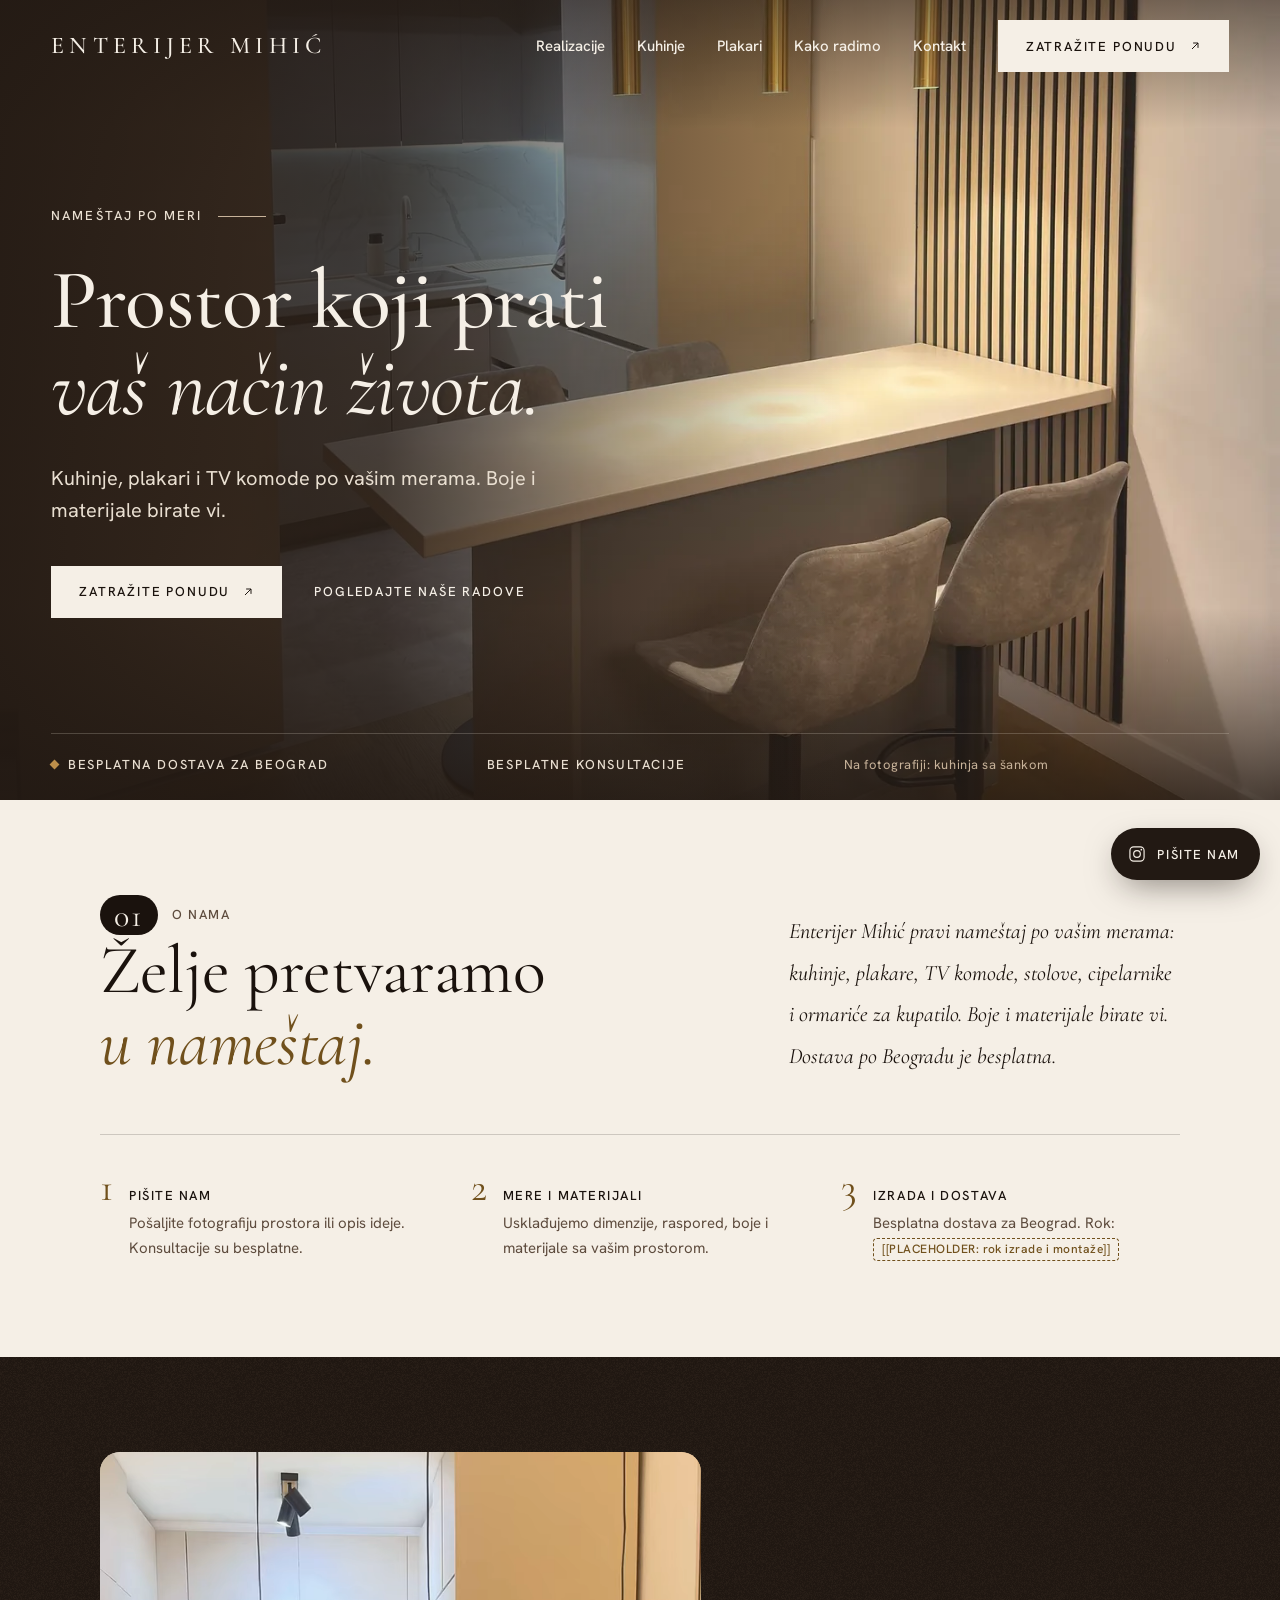
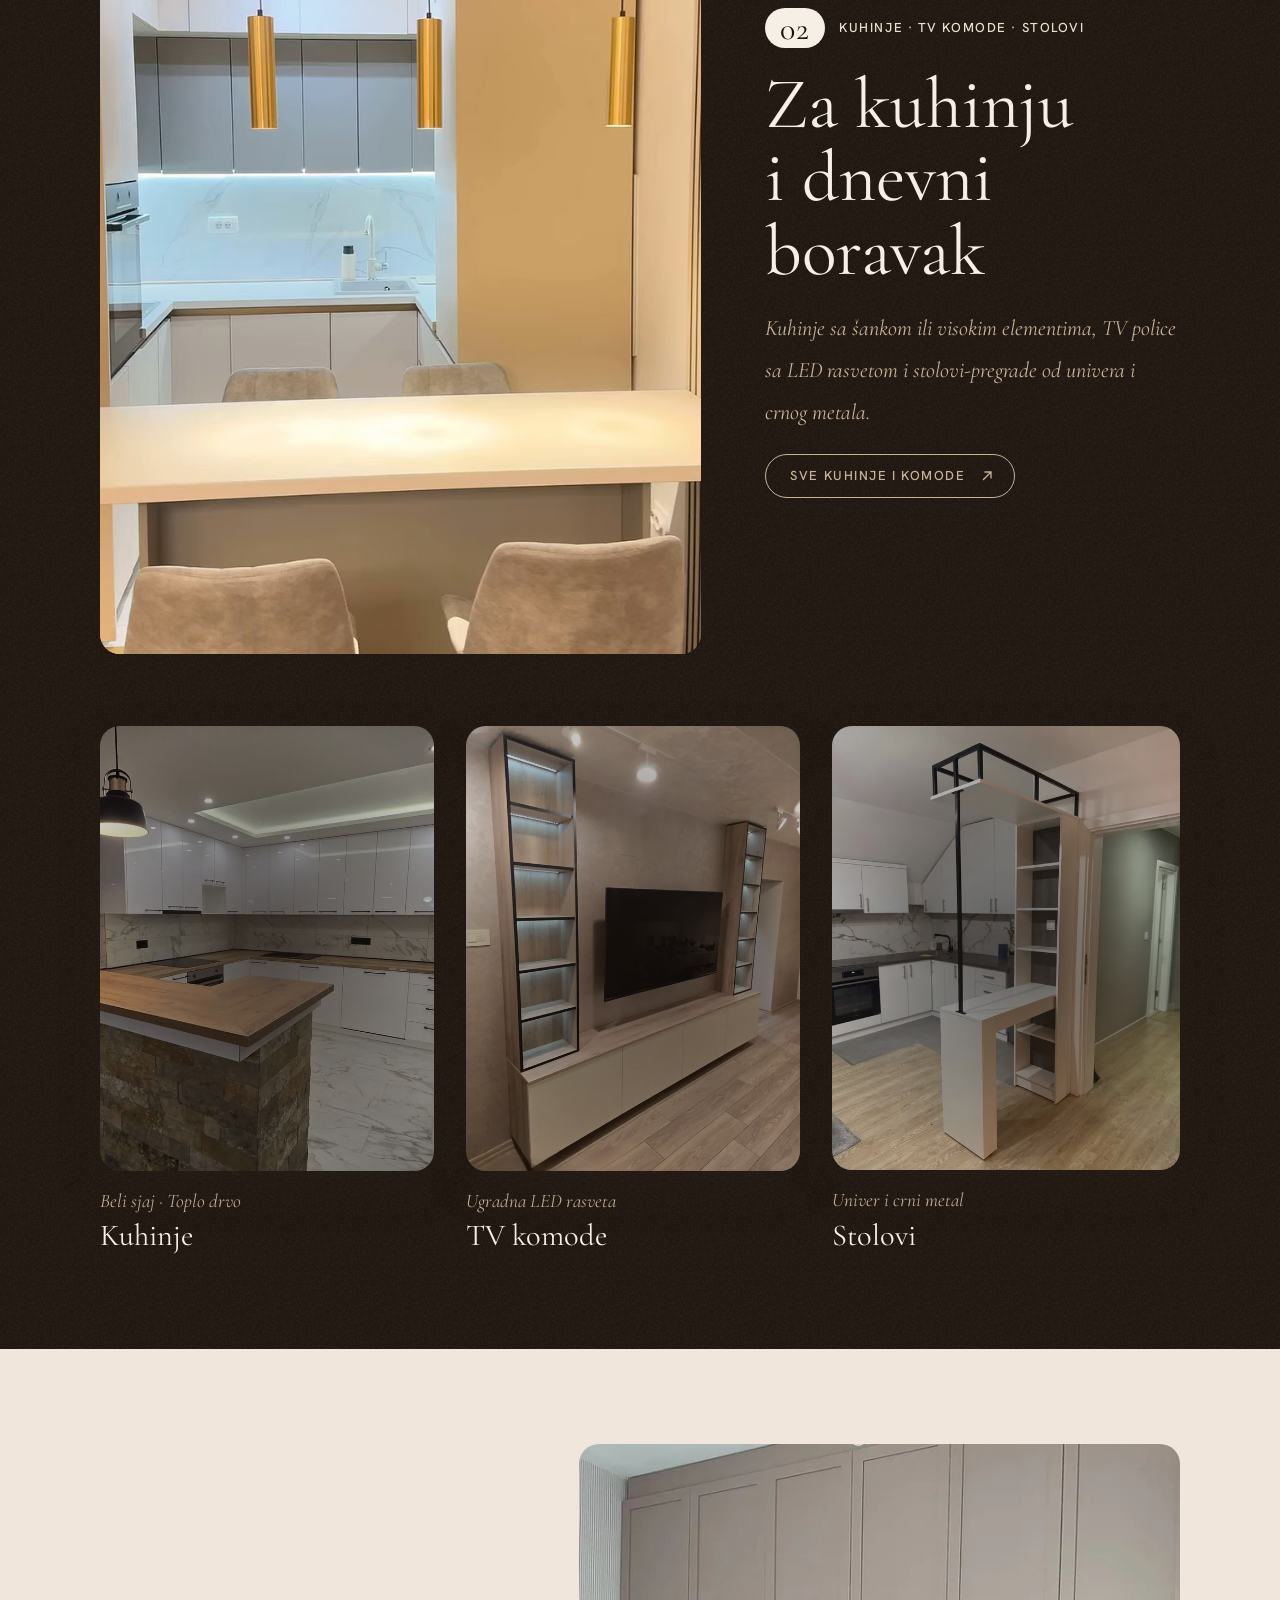
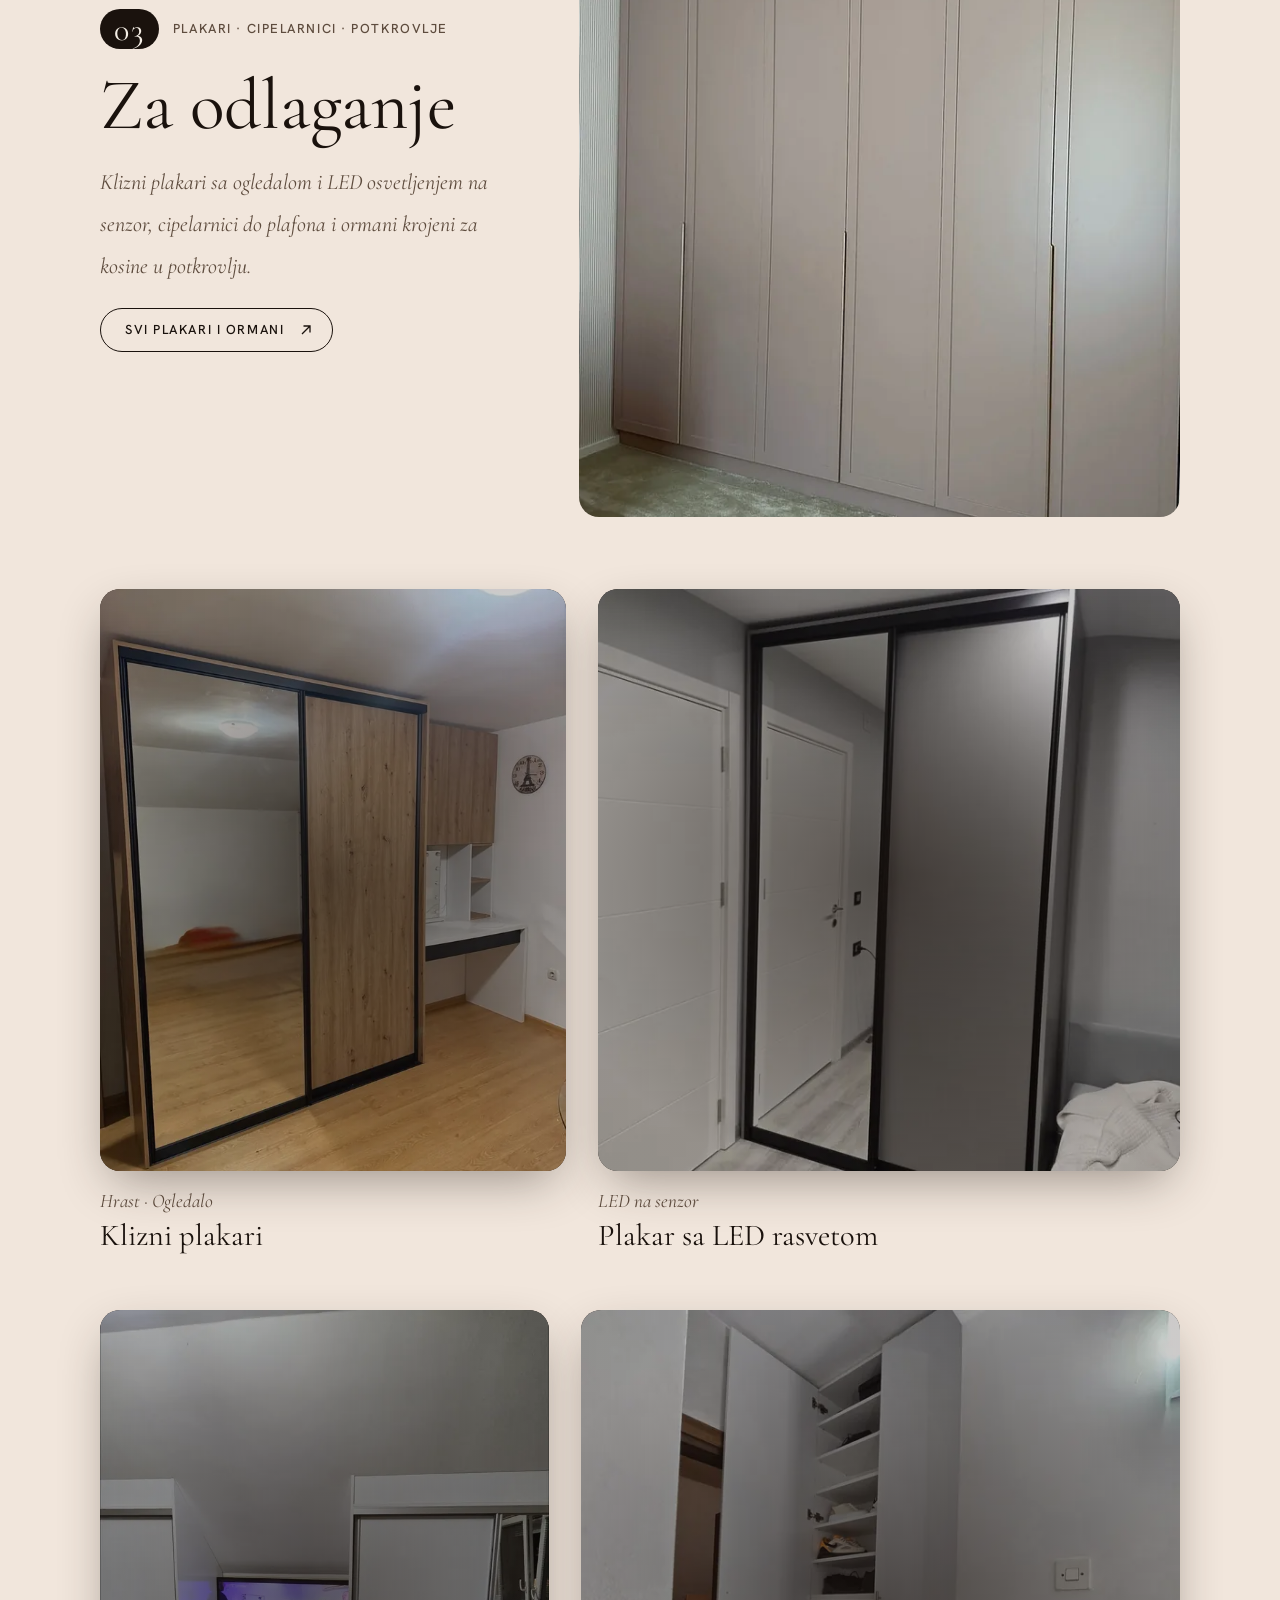
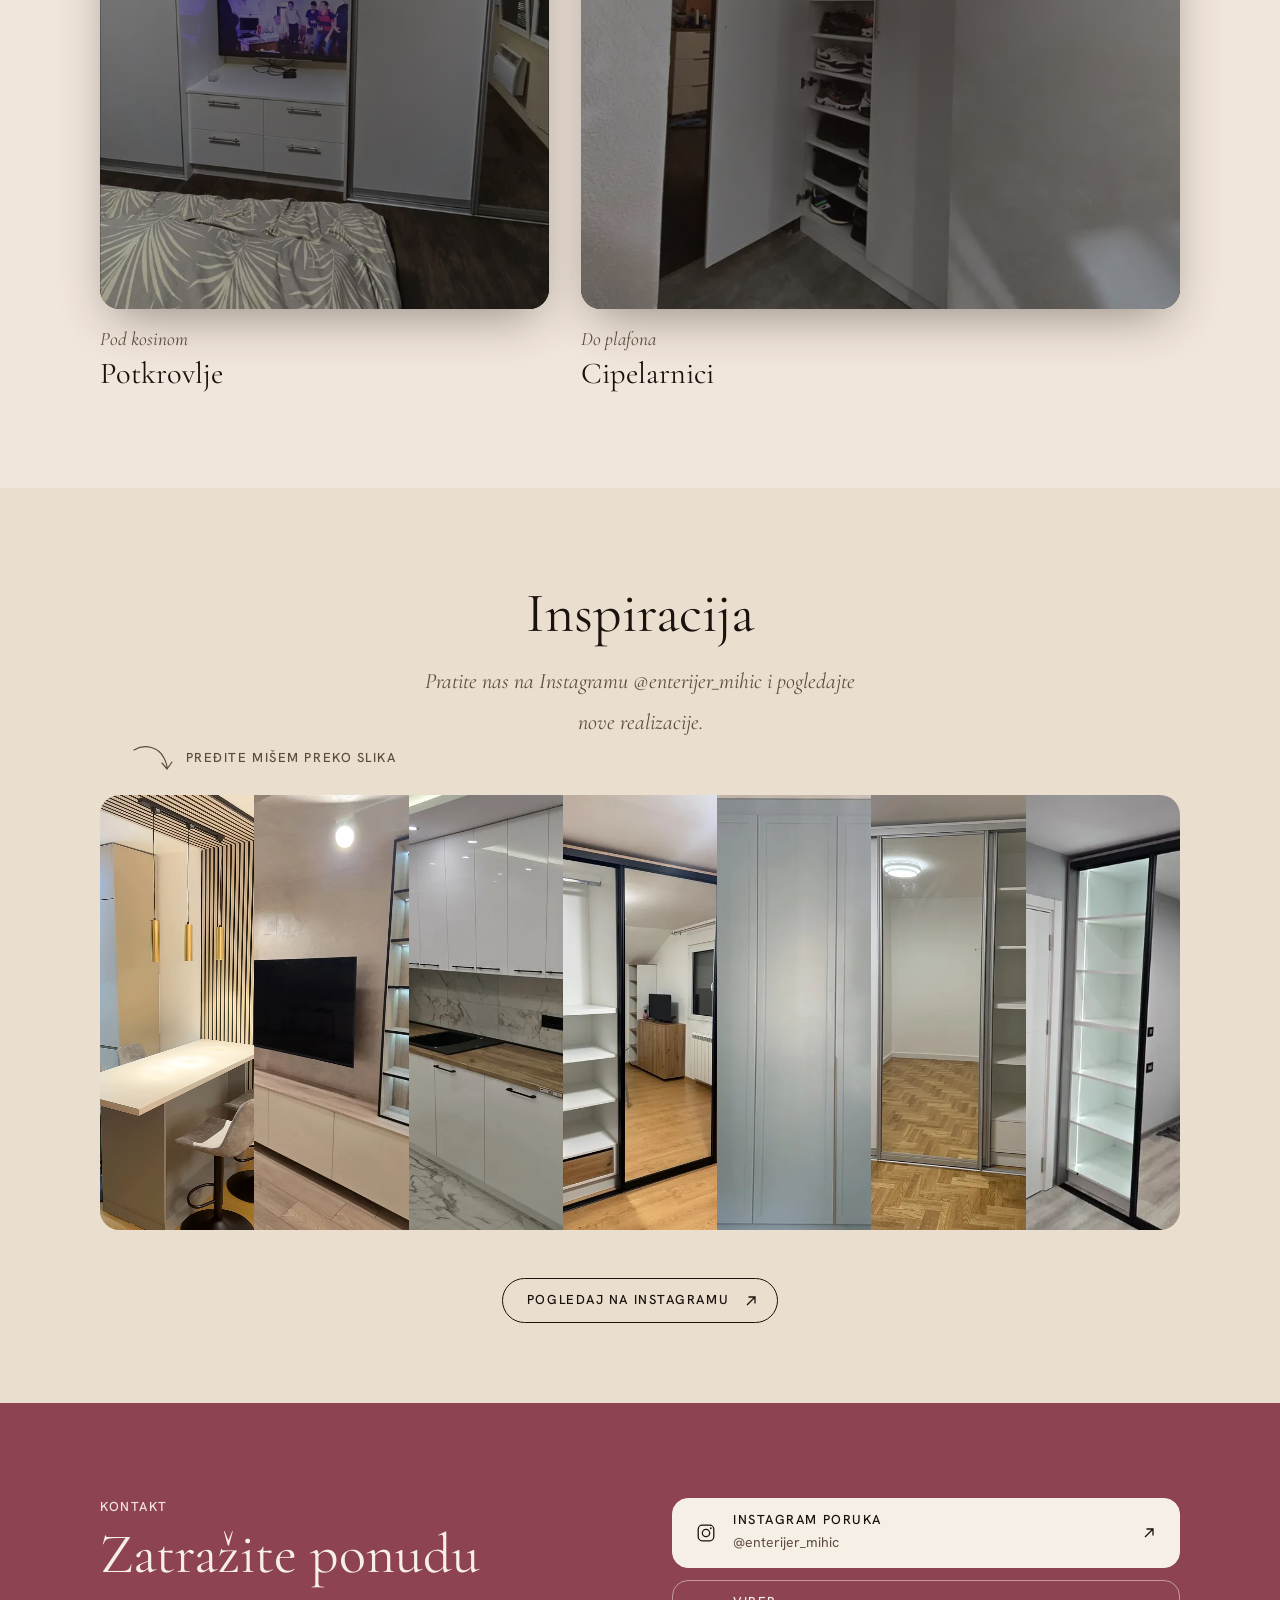
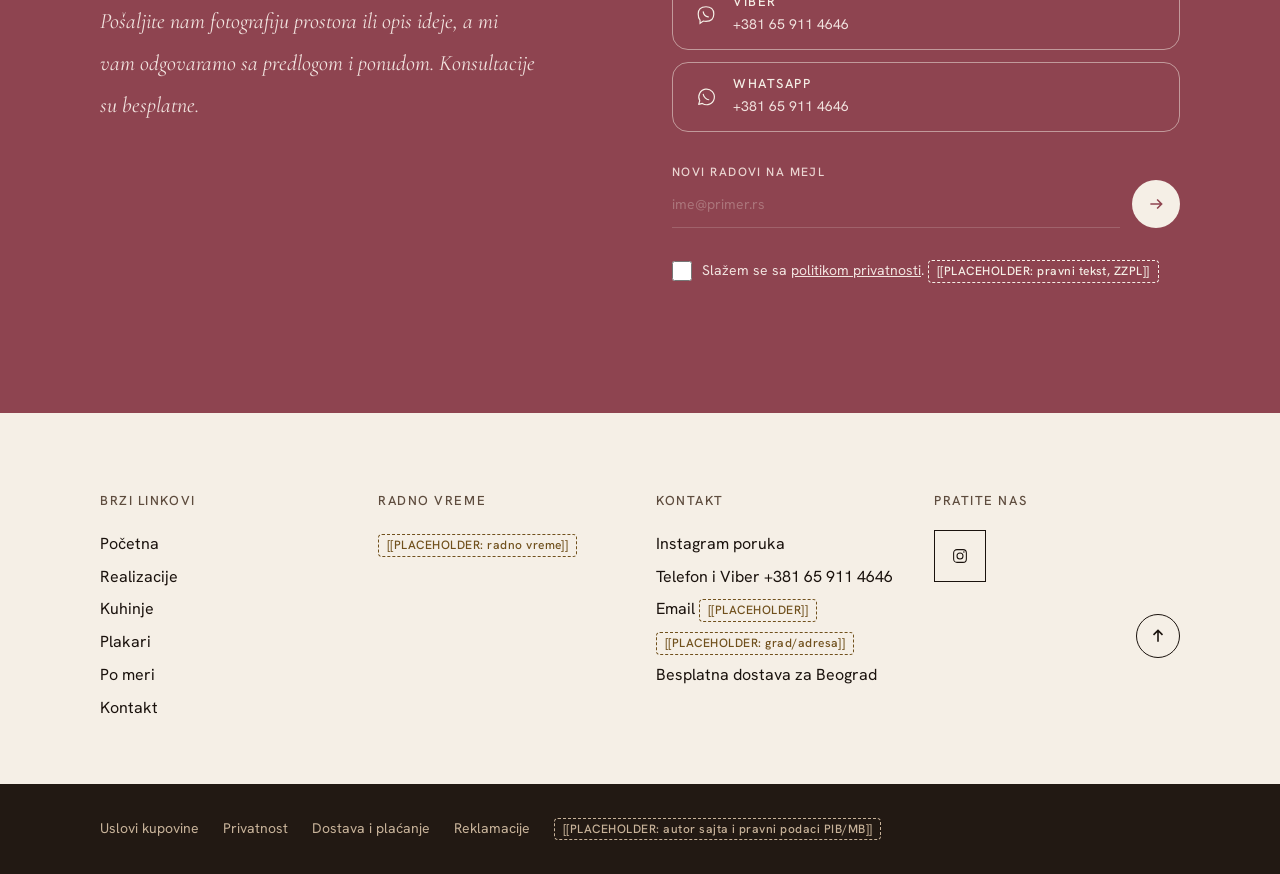
==== commit 25f3fe7a: "Sekcija „Za odlaganje“: bolje uklopljena fotografija plakara Isečen svetli rub desno i deo tepiha do" ====
--- a/index.html
+++ b/index.html
@@ -17,7 +17,7 @@
 <link rel="preload" as="image" href="assets/img/hero-desktop-1440.webp" imagesrcset="assets/img/hero-desktop-960.webp 960w, assets/img/hero-desktop-1440.webp 1440w, assets/img/hero-desktop.webp 2400w" imagesizes="100vw" media="(min-width: 901px)" fetchpriority="high">
 <link rel="preload" as="image" href="assets/img/hero-mobilni-800.webp" imagesrcset="assets/img/hero-mobilni-800.webp 800w, assets/img/hero-mobilni.webp 1200w" imagesizes="100vw" media="(max-width: 900px)" fetchpriority="high">
 <link rel="stylesheet" href="assets/css/fonts.css?v=20261120m">
-<link rel="stylesheet" href="assets/css/main.css?v=20261120m">
+<link rel="stylesheet" href="assets/css/main.css?v=20261120n">
 <script type="application/ld+json">{"@context":"https://schema.org","@type":"FurnitureStore","name":"Enterijer Mihić","slogan":"Nameštaj po vašim merama","telephone":"+381659114646","sameAs":["https://www.instagram.com/enterijer_mihic/"]}</script>
 </head>
 <body>
@@ -118,7 +118,7 @@
 <section class="world kids" id="decja" aria-labelledby="s03">
 <div class="sec"><div class="wrap">
 <div class="wsplit wsplit--rev" data-off="85">
-<div class="iw r-img wsplit__img" style="aspect-ratio: 938 / 1143"><img srcset="assets/img/19-640.webp 640w, assets/img/19.webp 938w" sizes="(max-width: 767px) 100vw, 50vw" src="assets/img/19.webp" width="938" height="1143" loading="lazy" decoding="async" alt="Ugradni plakar od poda do plafona, krilna vrata u boji starog roze sa uskim ramom i dugim zlatnim ručkama" style="object-position: 50% 50%"></div>
+<div class="iw r-img wsplit__img" style="aspect-ratio: 924 / 1033"><img srcset="assets/img/19-640.webp 640w, assets/img/19.webp 924w" sizes="(max-width: 767px) 100vw, 50vw" src="assets/img/19.webp" width="924" height="1033" loading="lazy" decoding="async" alt="Ugradni plakar od poda do plafona, krilna vrata u boji starog roze sa uskim ramom i dugim zlatnim ručkama" style="object-position: 50% 50%"></div>
 <div class="wsplit__t">
 <p class="wband__k r-up"><span class="badge badge--sm" aria-hidden="true">03</span><span>Plakari · Cipelarnici · Potkrovlje</span></p>
 <h2 class="wh" id="s03"><span class="mask"><span class="mi">Za odlaganje</span></span></h2>
